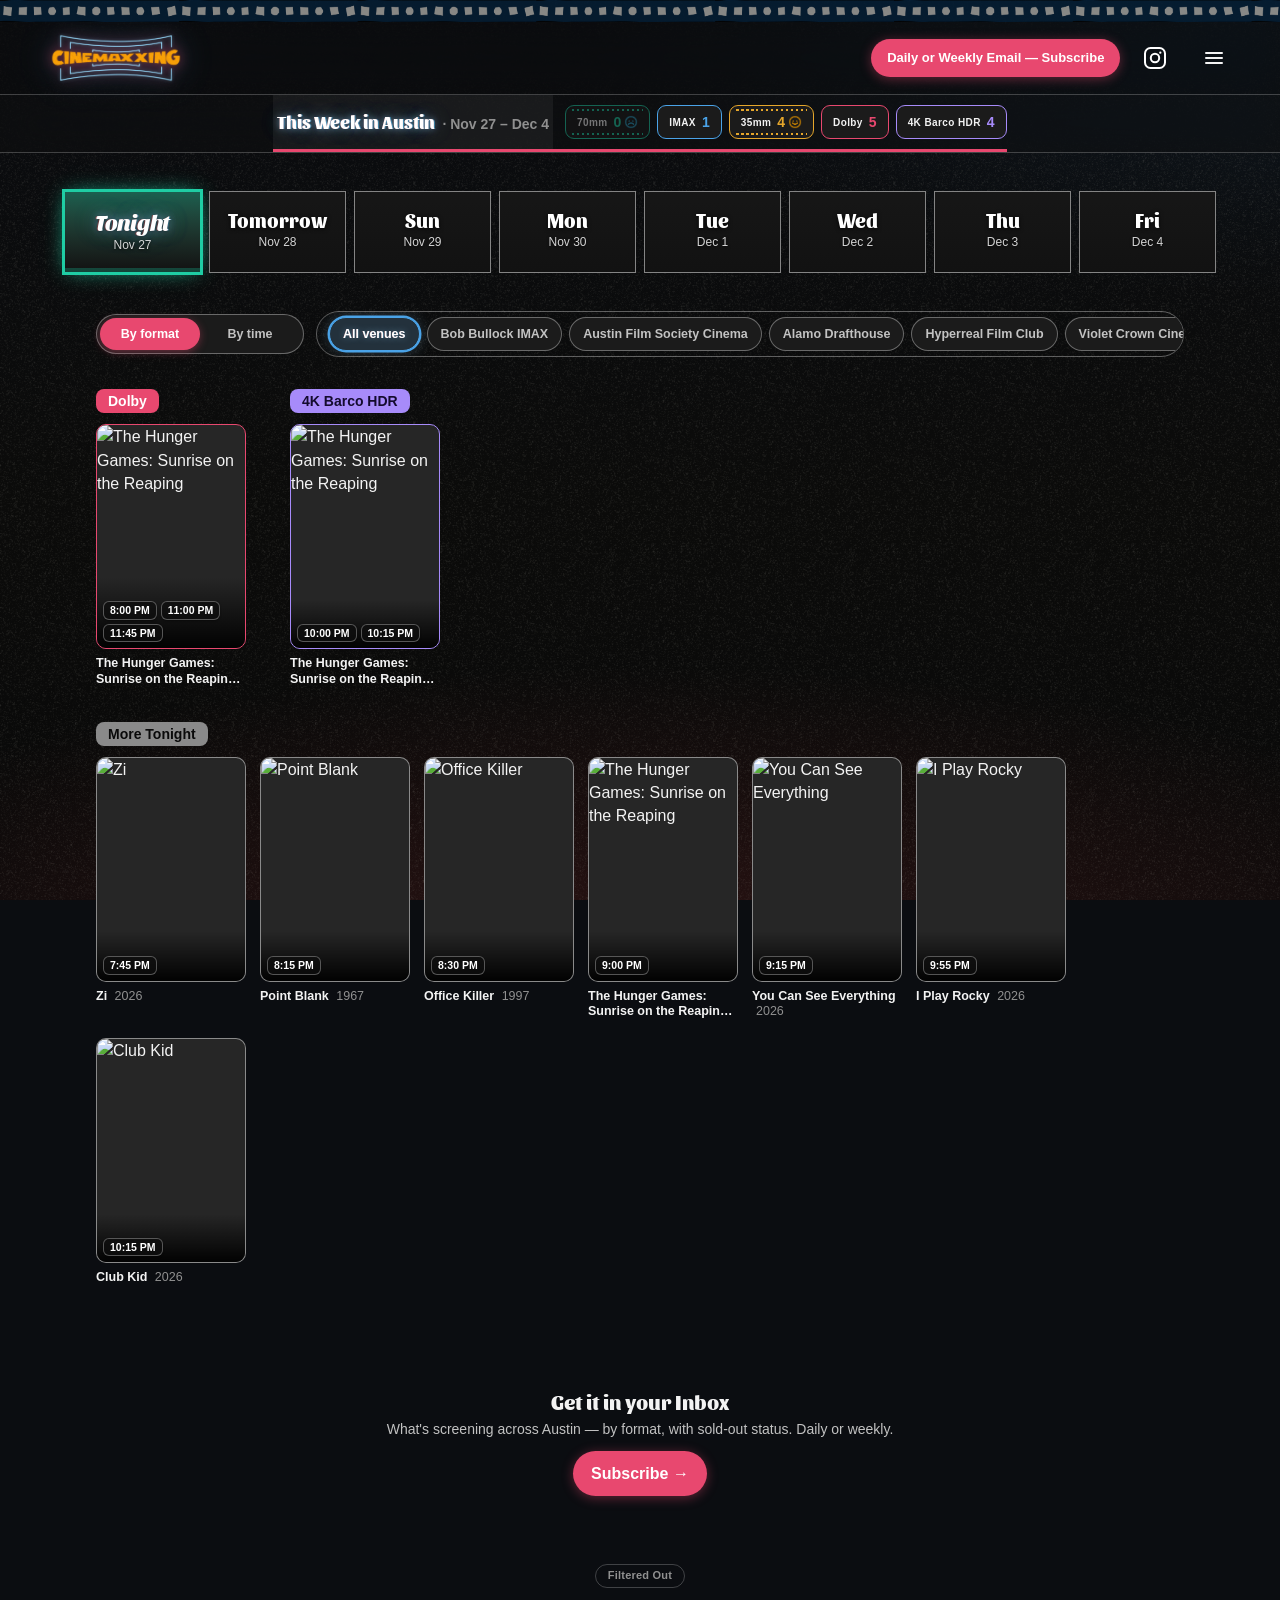
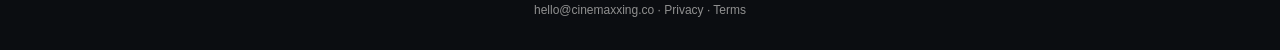
==== index.html @ b0bcb308 "Auto-publish cinemaxxing site (1 file)" ====
<!DOCTYPE html>
<html lang="en">
<head>
  <meta charset="utf-8">
  <meta name="viewport" content="width=device-width, initial-scale=1, viewport-fit=cover">
  <meta name="apple-mobile-web-app-capable" content="yes">
  <meta name="mobile-web-app-capable" content="yes">
  <meta name="apple-mobile-web-app-status-bar-style" content="black">
  <meta http-equiv="Cache-Control" content="no-cache, no-store, must-revalidate">
  <title>Austin movie showtimes — IMAX, 70mm, repertory, by day | Cinemaxxing</title>
  <meta name="description" content="What&#39;s screening across Austin today and all week, and how to see it properly — IMAX, 70mm, 35mm film prints, Dolby, with sold-out status.">
  <link rel="canonical" href="https://cinemaxxing.co/">
  <meta name="theme-color" content="#0b0b0b">
  <script type="application/ld+json">{"@context":"https://schema.org","@graph":[{"@type":"WebSite","@id":"https://cinemaxxing.co/#website","url":"https://cinemaxxing.co/","name":"Cinemaxxing","description":"Austin premium-format & repertory movie showtimes — IMAX, 70mm, 35mm film prints, Dolby — curated daily.","inLanguage":"en-US","publisher":{"@id":"https://cinemaxxing.co/#org"}},{"@type":"Organization","@id":"https://cinemaxxing.co/#org","name":"Cinemaxxing","url":"https://cinemaxxing.co/","logo":"https://cinemaxxing.co/s/img/cinemaxxing-icon.png","email":"hello@cinemaxxing.co","description":"Cinemaxxing curates Austin's premium-format and repertory cinema showtimes — IMAX, 70mm, 35mm film prints, Dolby Cinema, 4K and repertory — and sends them as a free daily or weekly email.","areaServed":{"@type":"City","name":"Austin, Texas"}}]}</script>
  <meta property="og:type" content="website">
  <meta property="og:site_name" content="Cinemaxxing">
  <meta property="og:title" content="Premium Formats &amp; Repertory Screenings in Austin, Texas">
  <meta property="og:description" content="What&#39;s screening across Austin today and all week, and how to see it properly — IMAX, 70mm, 35mm film prints, Dolby, with sold-out status.">
  <meta property="og:url" content="https://cinemaxxing.co/">
  <meta property="og:image" content="https://cinemaxxing.co/s/og-image.png?v=cc21b798">
  <meta property="og:image:width" content="1200">
  <meta property="og:image:height" content="630">
  <meta property="og:image:alt" content="Cinemaxxing — this week's Austin screenings, by format">
  <meta name="twitter:card" content="summary_large_image">
  <meta name="twitter:image" content="https://cinemaxxing.co/s/og-image.png?v=cc21b798">
  <meta name="twitter:title" content="Premium Formats &amp; Repertory Screenings in Austin, Texas">
  <meta name="twitter:description" content="What&#39;s screening across Austin today and all week, and how to see it properly — IMAX, 70mm, 35mm film prints, Dolby, with sold-out status.">
  <link rel="icon" type="image/png" href="/s/cinemaxxing-icon-rounded.png?v=3">
  <link rel="shortcut icon" type="image/png" href="/s/cinemaxxing-icon-rounded.png?v=3">
  <link rel="apple-touch-icon" href="/s/cinemaxxing-icon.png?v=3">
  <meta name="apple-mobile-web-app-title" content="Cinemaxxing">
  <link rel="stylesheet" href="/s/fonts.css?v=cc21b798">
  <link rel="stylesheet" href="/s/app.css?v=cc21b798">
</head>
<body>
  <div class="sprockets sprockets-top" aria-hidden="true"></div>
  <!-- Title bar: full-height marquee logo · format scoreboard fills next to it · secondary nav -->
  <header class="titlebar">
    <div class="titlebar-row">
      <a class="brand" href="/" aria-label="Cinemaxxing"><img class="brand-img" src="/s/cinemaxxing-logo.png?v=cc21b798" alt="Cinemaxxing"></a>
      <nav class="topnav-sec" aria-label="More">
        <a href="/about/" class="tnav tnav-about">Who are we??</a>
      </nav>
      <a href="/subscribe/" class="subscribe-cta">Daily or Weekly Email — Subscribe</a>
      <a class="ig" href="https://instagram.com/cinemaxxing_" aria-label="Cinemaxxing on Instagram" target="_blank" rel="noopener">
        <svg viewBox="0 0 24 24" aria-hidden="true" fill="none" stroke="currentColor" stroke-width="2" stroke-linecap="round" stroke-linejoin="round">
          <rect x="2" y="2" width="20" height="20" rx="5.5"/>
          <circle cx="12" cy="12" r="4.2"/>
          <circle cx="17.3" cy="6.7" r="1.15" fill="currentColor" stroke="none"/>
        </svg>
      </a>
      <button class="hamb hamb-tb" type="button" aria-label="Menu" aria-expanded="false" aria-controls="tbMenu">
        <svg viewBox="0 0 24 24" width="24" height="24" fill="none" stroke="currentColor" stroke-width="2" stroke-linecap="round" aria-hidden="true"><line x1="4" y1="7" x2="20" y2="7"/><line x1="4" y1="12" x2="20" y2="12"/><line x1="4" y1="17" x2="20" y2="17"/></svg>
      </button>
      <div class="hamb-menu hamb-menu-tb" id="tbMenu" hidden>
<a href="/about/">Who are we??</a><a href="/advance-tickets/">Advance Tickets</a><span class="hamb-soon">Austin Cinema Projector Guide<small>Coming soon</small></span>      </div>
    </div>
  </header>

  <!-- Section bar (sticky under the title bar): the main schedule tabs. The ACTIVE tab expands to
       carry the page heading + its screening/format summary + last-checked. -->
  <nav class="sectionbar" aria-label="Schedule sections">
    <div class="sectionbar-row">
      <div class="sect-active">
        <a href="/" class="sect on sect-wide">
          <b class="sect-title">This Week in Austin</b><span class="sect-meta"> · Nov 27 – Dec 4</span>        </a>
        <div class="scoreboard" role="group" aria-label="Filter by format">
          <button class="score score-70mm score-zero" data-filter-format="70mm" type="button">
            <span class="score-label">70mm</span>
            <span class="score-num">
              <span class="score-count">0</span>
              <img class="score-face" src="/s/img/cinemaxxing-frown-cyan.png" width="16" height="16" alt="" aria-hidden="true">
            </span>
          </button>
          <button class="score score-imax" data-filter-format="imax" type="button">
            <span class="score-label">IMAX</span>
            <span class="score-num">
              <span class="score-count">1</span>
            </span>
          </button>
          <button class="score score-35mm" data-filter-format="35mm" type="button">
            <span class="score-label">35mm</span>
            <span class="score-num">
              <span class="score-count">4</span>
              <img class="score-face" src="/s/img/cinemaxxing-smile-amber.png" width="16" height="16" alt="" aria-hidden="true">
            </span>
          </button>
          <button class="score score-dolby" data-filter-format="dolby" type="button">
            <span class="score-label">Dolby</span>
            <span class="score-num">
              <span class="score-count">5</span>
            </span>
          </button>
          <button class="score score-hdr" data-filter-format="hdr" type="button">
            <span class="score-label">4K Barco HDR</span>
            <span class="score-num">
              <span class="score-count">4</span>
            </span>
          </button>
        </div>
      </div>
      <a href="/advance-tickets/" class="sect">Advance Tickets</a>
      <span class="sect sect-soon" aria-disabled="true">Austin Cinema Projector Guide<small>Coming soon</small></span>
    </div>
  </nav>

  <main class="wrap" data-view="format">
<h1 class="sr-only">Austin Movie Showtimes This Week — IMAX, 70mm, 35mm Film Prints &amp; Repertory</h1>
<!-- Day selector — today + the next days; each backed by a tinted poster from that day -->
<div class="week-days" id="weekDays" role="tablist" aria-label="Pick a day">
  <button class="week-day week-day-on" data-iso="2026-11-27" role="tab"
          aria-selected="true" type="button"
          style="--day-tint: var(--f-70mm); --day-bg: url('https://image.tmdb.org/t/p/w500/xvZc8EvB7tNPHM9VdmNA19EiwqU.jpg')">
    <span class="week-day-dow"><span class="dow-lg js-daypart" data-sunset="1795822200000">Tonight</span><span class="dow-sm js-daypart" data-sunset="1795822200000">Today</span></span>
    <span class="week-day-date">Nov 27</span>
  </button>
  <button class="week-day" data-iso="2026-11-28" role="tab"
          aria-selected="false" type="button"
          style="--day-tint: var(--f-imax); --day-bg: url('https://image.tmdb.org/t/p/w500/yykeYKbDBM9eUMJUucaaDo2mi1p.jpg')">
    <span class="week-day-dow"><span class="dow-lg">Tomorrow</span><span class="dow-sm">Sat</span></span>
    <span class="week-day-date">Nov 28</span>
  </button>
  <button class="week-day" data-iso="2026-11-29" role="tab"
          aria-selected="false" type="button"
          style="--day-tint: var(--f-35mm); --day-bg: url('https://image.tmdb.org/t/p/w500/iHJhSfqFpDMOyeMc6h6BOeHxse2.jpg')">
    <span class="week-day-dow"><span class="dow-lg">Sun</span><span class="dow-sm">Sun</span></span>
    <span class="week-day-date">Nov 29</span>
  </button>
  <button class="week-day" data-iso="2026-11-30" role="tab"
          aria-selected="false" type="button"
          style="--day-tint: var(--accent); --day-bg: url('https://image.tmdb.org/t/p/w500/5ffVOGY3x3Sn3jovzvycJeizpks.jpg')">
    <span class="week-day-dow"><span class="dow-lg">Mon</span><span class="dow-sm">Mon</span></span>
    <span class="week-day-date">Nov 30</span>
  </button>
  <button class="week-day" data-iso="2026-12-01" role="tab"
          aria-selected="false" type="button"
          style="--day-tint: var(--f-hdr); --day-bg: url('https://image.tmdb.org/t/p/w500/ra6flIBpcOHlVlfH1i3ow1U2LZv.jpg')">
    <span class="week-day-dow"><span class="dow-lg">Tue</span><span class="dow-sm">Tue</span></span>
    <span class="week-day-date">Dec 1</span>
  </button>
  <button class="week-day" data-iso="2026-12-02" role="tab"
          aria-selected="false" type="button"
          style="--day-tint: var(--gold); --day-bg: url('https://image.tmdb.org/t/p/w500/nLwv1pxRCRZucQaqs6oPkq7HH3K.jpg')">
    <span class="week-day-dow"><span class="dow-lg">Wed</span><span class="dow-sm">Wed</span></span>
    <span class="week-day-date">Dec 2</span>
  </button>
  <button class="week-day" data-iso="2026-12-03" role="tab"
          aria-selected="false" type="button"
          style="--day-tint: var(--f-imax); --day-bg: url('https://image.tmdb.org/t/p/w500/7HPvgItDw9NgW3iy4tFRRuGNbuN.jpg')">
    <span class="week-day-dow"><span class="dow-lg">Thu</span><span class="dow-sm">Thu</span></span>
    <span class="week-day-date">Dec 3</span>
  </button>
  <button class="week-day" data-iso="2026-12-04" role="tab"
          aria-selected="false" type="button"
          style="--day-tint: var(--f-70mm); --day-bg: url('https://image.tmdb.org/t/p/w500/bjiS5ipwxb9JFy3XRRN4OAilSeX.jpg')">
    <span class="week-day-dow"><span class="dow-lg">Fri</span><span class="dow-sm">Fri</span></span>
    <span class="week-day-date">Dec 4</span>
  </button>
</div>

<div class="controls">
  <div class="seg" id="viewToggle" role="group" aria-label="View">
    <span class="seg-knob" aria-hidden="true"></span>
    <button class="seg-opt seg-on" data-view="format" type="button">By format</button>
    <button class="seg-opt" data-view="time" type="button">By time</button>
  </div>
  <div class="chips" data-chip-group="venue" aria-label="Filter by venue">
    <button class="chip chip-on" data-filter-venue="" type="button">All venues</button>
    <button class="chip" data-filter-venue="Bob Bullock IMAX" type="button">Bob Bullock IMAX</button>
    <button class="chip" data-filter-venue="Austin Film Society Cinema" type="button">Austin Film Society Cinema</button>
    <button class="chip" data-filter-venue="Alamo Drafthouse" type="button">Alamo Drafthouse</button>
    <button class="chip" data-filter-venue="Hyperreal Film Club" type="button">Hyperreal Film Club</button>
    <button class="chip" data-filter-venue="Violet Crown Cinema" type="button">Violet Crown Cinema</button>
    <button class="chip" data-filter-venue="AMC Barton Creek Square 14" type="button">AMC Barton Creek Square 14</button>
    <button class="chip" data-filter-venue="AMC DINE-IN Tech Ridge 10" type="button">AMC DINE-IN Tech Ridge 10</button>
  </div>
  <select class="venue-select" aria-label="Filter by venue">
    <option value="">All venues</option>
<option value="Bob Bullock IMAX">Bob Bullock IMAX</option><option value="Austin Film Society Cinema">Austin Film Society Cinema</option><option value="Alamo Drafthouse">Alamo Drafthouse</option><option value="Hyperreal Film Club">Hyperreal Film Club</option><option value="Violet Crown Cinema">Violet Crown Cinema</option><option value="AMC Barton Creek Square 14">AMC Barton Creek Square 14</option><option value="AMC DINE-IN Tech Ridge 10">AMC DINE-IN Tech Ridge 10</option>  </select>
</div>


<!-- One day's By-Format / By-Time views at a time — same shared macros as Tonight -->
<div class="week-body" id="weekBody">
  <div class="dayviews" data-iso="2026-11-27">
    <div class="view view-format">
  <section class="psec" data-format="dolby">
    <div class="psec-h"><span class="fmt-badge badge-dolby">Dolby</span></div>
    <ul class="posters" style="grid-template-columns: repeat(1, var(--pw))">
<li class="ptile" data-venues="AMC Barton Creek Square 14,AMC DINE-IN Tech Ridge 10" data-format="dolby" data-film="The Hunger Games: Sunrise on the Reaping">
  <button class="ptile-btn" type="button" aria-haspopup="dialog">
    <span class="ptile-poster">
<img src="https://image.tmdb.org/t/p/w500/5ffVOGY3x3Sn3jovzvycJeizpks.jpg" alt="The Hunger Games: Sunrise on the Reaping" loading="lazy">      <span class="ptile-times">
<span class="ptime">8:00 PM</span><span class="ptime">11:00 PM</span><span class="ptime">11:45 PM</span>      </span>
    </span>
    <span class="ptile-title">The Hunger Games: Sunrise on the Reaping <span class="yr">2026</span></span>
  </button>
  <template class="ptile-detail">
    <div class="fdetail">
      <div class="fdetail-poster"><img src="https://image.tmdb.org/t/p/w500/5ffVOGY3x3Sn3jovzvycJeizpks.jpg" alt=""></div>
      <div class="fdetail-main">
<span class="fdetail-badges"><span class="badge badge-dolby">Dolby</span><span class="aud-badge badge-atmos">Atmos</span></span>        <h3 class="fdetail-title">The Hunger Games: Sunrise on the Reaping <span class="yr">2026</span></h3>
<div class="fdetail-facts">2h 39m · Science Fiction · Francis Lawrence</div><a class="film-lb" href="https://letterboxd.com/tmdb/1300968/" target="_blank" rel="noopener">Letterboxd ↗</a><p class="fdetail-syn">Return to the world of Panem 24 years before Katniss Everdeen volunteers in her sister&#39;s place, commencing on the morning of the reaping of the 50th Hunger Games, also known as the Second Quarter Quell.</p>        <div class="fdetail-venues">
          <div class="fv">
            <div class="fv-name">AMC Barton Creek Square 14</div>
            <div class="times">
<a class="t" href="https://www.amctheatres.com/movie-theatres/austin/amc-barton-creek-square-14/showtimes" target="_blank" rel="noopener">11:00 PM</a>            </div>
          </div>
          <div class="fv">
            <div class="fv-name">AMC DINE-IN Tech Ridge 10</div>
            <div class="times">
<a class="t" href="https://www.amctheatres.com/movie-theatres/austin/amc-dine-in-tech-ridge-10/showtimes" target="_blank" rel="noopener">8:00 PM</a><a class="t" href="https://www.amctheatres.com/movie-theatres/austin/amc-dine-in-tech-ridge-10/showtimes" target="_blank" rel="noopener">11:45 PM</a>            </div>
          </div>
        </div>
      </div>
<div class="fdetail-venue-icons" aria-hidden="true"><img src="/s/logos/amc.png?v=cc21b798" alt=""></div>    </div>
  </template>
</li>
    </ul>
  </section>
  <section class="psec" data-format="hdr">
    <div class="psec-h"><span class="fmt-badge badge-hdr">4K Barco HDR</span></div>
    <ul class="posters" style="grid-template-columns: repeat(1, var(--pw))">
<li class="ptile" data-venues="Alamo Drafthouse" data-format="hdr" data-film="The Hunger Games: Sunrise on the Reaping">
  <button class="ptile-btn" type="button" aria-haspopup="dialog">
    <span class="ptile-poster">
<img src="https://image.tmdb.org/t/p/w500/5ffVOGY3x3Sn3jovzvycJeizpks.jpg" alt="The Hunger Games: Sunrise on the Reaping" loading="lazy">      <span class="ptile-times">
<span class="ptime">10:00 PM</span><span class="ptime">10:15 PM</span>      </span>
    </span>
    <span class="ptile-title">The Hunger Games: Sunrise on the Reaping <span class="yr">2026</span></span>
  </button>
  <template class="ptile-detail">
    <div class="fdetail">
      <div class="fdetail-poster"><img src="https://image.tmdb.org/t/p/w500/5ffVOGY3x3Sn3jovzvycJeizpks.jpg" alt=""></div>
      <div class="fdetail-main">
<span class="fdetail-badges"><span class="badge badge-hdr">4K Barco HDR</span><span class="aud-badge badge-atmos">Atmos</span></span>        <h3 class="fdetail-title">The Hunger Games: Sunrise on the Reaping <span class="yr">2026</span></h3>
<div class="fdetail-facts">2h 39m · Science Fiction · Francis Lawrence</div><a class="film-lb" href="https://letterboxd.com/tmdb/1300968/" target="_blank" rel="noopener">Letterboxd ↗</a><p class="fdetail-syn">Return to the world of Panem 24 years before Katniss Everdeen volunteers in her sister&#39;s place, commencing on the morning of the reaping of the 50th Hunger Games, also known as the Second Quarter Quell.</p>        <div class="fdetail-venues">
          <div class="fv">
            <div class="fv-name">Alamo South Lamar</div>
            <div class="times">
<a class="t" href="https://drafthouse.com/austin/show/the-hunger-games-sunrise-on-the-reaping" target="_blank" rel="noopener">10:00 PM</a>            </div>
          </div>
          <div class="fv">
            <div class="fv-name">Alamo Mueller</div>
            <div class="times">
<a class="t" href="https://drafthouse.com/austin/show/the-hunger-games-sunrise-on-the-reaping" target="_blank" rel="noopener">10:15 PM</a>            </div>
          </div>
        </div>
      </div>
<div class="fdetail-venue-icons" aria-hidden="true"><img src="/s/logos/alamo.png?v=cc21b798" alt=""></div>    </div>
  </template>
</li>
    </ul>
  </section>
  <section class="psec" data-format="more">
    <div class="psec-h"><span class="fmt-badge badge-more">More Tonight</span></div>
    <ul class="posters">
<li class="ptile" data-venues="Austin Film Society Cinema" data-format="more" data-film="Zi">
  <button class="ptile-btn" type="button" aria-haspopup="dialog">
    <span class="ptile-poster">
<img src="https://image.tmdb.org/t/p/w500/k0MdqAUD3PsdgjDGBNGhP5E0Xct.jpg" alt="Zi" loading="lazy">      <span class="ptile-times">
<span class="ptime">7:45 PM</span>      </span>
    </span>
    <span class="ptile-title">Zi <span class="yr">2026</span></span>
  </button>
  <template class="ptile-detail">
    <div class="fdetail">
      <div class="fdetail-poster"><img src="https://image.tmdb.org/t/p/w500/k0MdqAUD3PsdgjDGBNGhP5E0Xct.jpg" alt=""></div>
      <div class="fdetail-main">
        <h3 class="fdetail-title">Zi <span class="yr">2026</span></h3>
<div class="fdetail-facts">1h 39m · Drama · Kogonada</div><a class="film-lb" href="https://letterboxd.com/tmdb/1595346/" target="_blank" rel="noopener">Letterboxd ↗</a><p class="fdetail-syn">In Hong Kong, a young woman haunted by visions of her future self meets a stranger who changes the course of her night -- and possibly her life.</p>        <div class="fdetail-venues">
          <div class="fv">
            <div class="fv-name">Austin Film Society Cinema</div>
            <div class="times">
<a class="t" href="https://austinfilmsociety.my.salesforce-sites.com/ticket/#/instances/a3Cjr000000NNyQEAW" target="_blank" rel="noopener">7:45 PM</a>            </div>
          </div>
        </div>
      </div>
<div class="fdetail-venue-icons" aria-hidden="true"><img src="/s/logos/austin-film-society.png?v=cc21b798" alt=""></div>    </div>
  </template>
</li>
<li class="ptile" data-venues="Alamo Drafthouse" data-format="more" data-film="Point Blank">
  <button class="ptile-btn" type="button" aria-haspopup="dialog">
    <span class="ptile-poster">
<img src="https://image.tmdb.org/t/p/w500/xvZc8EvB7tNPHM9VdmNA19EiwqU.jpg" alt="Point Blank" loading="lazy">      <span class="ptile-times">
<span class="ptime">8:15 PM</span>      </span>
    </span>
    <span class="ptile-title">Point Blank <span class="yr">1967</span></span>
  </button>
  <template class="ptile-detail">
    <div class="fdetail">
      <div class="fdetail-poster"><img src="https://image.tmdb.org/t/p/w500/xvZc8EvB7tNPHM9VdmNA19EiwqU.jpg" alt=""></div>
      <div class="fdetail-main">
        <h3 class="fdetail-title">Point Blank <span class="yr">1967</span></h3>
<div class="fdetail-facts">1h 32m · Crime · John Boorman</div><a class="film-lb" href="https://letterboxd.com/tmdb/26039/" target="_blank" rel="noopener">Letterboxd ↗</a><p class="fdetail-syn">After being double-crossed and left for dead, a mysterious man named Walker single-mindedly tries to retrieve the rather inconsequential sum of money that was stolen from him.</p>        <div class="fdetail-venues">
          <div class="fv">
            <div class="fv-name">Alamo Lakeline</div>
            <div class="times">
<a class="t" href="https://drafthouse.com/austin/show/queer-film-theory-101-point-blank-1967" target="_blank" rel="noopener">8:15 PM</a>            </div>
          </div>
        </div>
      </div>
<div class="fdetail-venue-icons" aria-hidden="true"><img src="/s/logos/alamo.png?v=cc21b798" alt=""></div>    </div>
  </template>
</li>
<li class="ptile" data-venues="Austin Film Society Cinema" data-format="more" data-film="Office Killer">
  <button class="ptile-btn" type="button" aria-haspopup="dialog">
    <span class="ptile-poster">
<img src="https://image.tmdb.org/t/p/w500/ytPjWp5LMW5jV9IVrcv6yTsxDTH.jpg" alt="Office Killer" loading="lazy">      <span class="ptile-times">
<span class="ptime">8:30 PM</span>      </span>
    </span>
    <span class="ptile-title">Office Killer <span class="yr">1997</span></span>
  </button>
  <template class="ptile-detail">
    <div class="fdetail">
      <div class="fdetail-poster"><img src="https://image.tmdb.org/t/p/w500/ytPjWp5LMW5jV9IVrcv6yTsxDTH.jpg" alt=""></div>
      <div class="fdetail-main">
<span class="fdetail-badges"><span class="aud-badge badge-4k">4K</span></span>        <h3 class="fdetail-title">Office Killer <span class="yr">1997</span></h3>
<div class="fdetail-facts">1h 22m · Horror · Cindy Sherman</div><a class="film-lb" href="https://letterboxd.com/tmdb/49728/" target="_blank" rel="noopener">Letterboxd ↗</a><p class="fdetail-syn">When Dorine Douglas&#39; job as proofreader for Constant Consumer magazine is turned into an at-home position during a downsizing, she doesn&#39;t know how to cope. But after accidentally killing one of her co-workers, she discovers that murder can quench the loneliness of her home life, as a macabre office place forms in her basement, populated by dead co-workers.</p>        <div class="fdetail-venues">
          <div class="fv">
            <div class="fv-name">Austin Film Society Cinema</div>
            <div class="times">
<a class="t" href="https://austinfilmsociety.my.salesforce-sites.com/ticket/#/instances/a3CUQ00000ZjaBF2AZ" target="_blank" rel="noopener">8:30 PM</a>            </div>
          </div>
        </div>
      </div>
<div class="fdetail-venue-icons" aria-hidden="true"><img src="/s/logos/austin-film-society.png?v=cc21b798" alt=""></div>    </div>
  </template>
</li>
<li class="ptile" data-venues="Violet Crown Cinema" data-format="more" data-film="The Hunger Games: Sunrise on the Reaping">
  <button class="ptile-btn" type="button" aria-haspopup="dialog">
    <span class="ptile-poster">
<img src="https://image.tmdb.org/t/p/w500/5ffVOGY3x3Sn3jovzvycJeizpks.jpg" alt="The Hunger Games: Sunrise on the Reaping" loading="lazy">      <span class="ptile-times">
<span class="ptime">9:00 PM</span>      </span>
    </span>
    <span class="ptile-title">The Hunger Games: Sunrise on the Reaping <span class="yr">2026</span></span>
  </button>
  <template class="ptile-detail">
    <div class="fdetail">
      <div class="fdetail-poster"><img src="https://image.tmdb.org/t/p/w500/5ffVOGY3x3Sn3jovzvycJeizpks.jpg" alt=""></div>
      <div class="fdetail-main">
        <h3 class="fdetail-title">The Hunger Games: Sunrise on the Reaping <span class="yr">2026</span></h3>
<div class="fdetail-facts">2h 39m · Science Fiction · Francis Lawrence</div><a class="film-lb" href="https://letterboxd.com/tmdb/1300968/" target="_blank" rel="noopener">Letterboxd ↗</a><p class="fdetail-syn">Return to the world of Panem 24 years before Katniss Everdeen volunteers in her sister&#39;s place, commencing on the morning of the reaping of the 50th Hunger Games, also known as the Second Quarter Quell.</p>        <div class="fdetail-venues">
          <div class="fv">
            <div class="fv-name">Violet Crown Cinema</div>
            <div class="times">
<a class="t" href="https://austin.violetcrown.com/checkout/showing/the-hunger-games-sunrise-on-the-reaping/4368557/" target="_blank" rel="noopener">9:00 PM</a>            </div>
          </div>
        </div>
      </div>
<div class="fdetail-venue-icons" aria-hidden="true"><img src="/s/logos/violet-crown.png?v=cc21b798" alt=""></div>    </div>
  </template>
</li>
<li class="ptile" data-venues="Violet Crown Cinema" data-format="more" data-film="You Can See Everything">
  <button class="ptile-btn" type="button" aria-haspopup="dialog">
    <span class="ptile-poster">
<img src="https://image.tmdb.org/t/p/w500/mVh3qkw2NUFxWWyF0G1hg2Wh0K5.jpg" alt="You Can See Everything" loading="lazy">      <span class="ptile-times">
<span class="ptime">9:15 PM</span>      </span>
    </span>
    <span class="ptile-title">You Can See Everything <span class="yr">2026</span></span>
  </button>
  <template class="ptile-detail">
    <div class="fdetail">
      <div class="fdetail-poster"><img src="https://image.tmdb.org/t/p/w500/mVh3qkw2NUFxWWyF0G1hg2Wh0K5.jpg" alt=""></div>
      <div class="fdetail-main">
        <h3 class="fdetail-title">You Can See Everything <span class="yr">2026</span></h3>
<div class="fdetail-facts">2h 55m · Documentary · Nathan Fielder</div><a class="film-lb" href="https://letterboxd.com/tmdb/1765072/" target="_blank" rel="noopener">Letterboxd ↗</a><p class="fdetail-syn">Thirty-four days before she&#39;s sent to prison, notorious Silicon Valley founder Elizabeth Holmes invites a skeptical film crew to document her every move. What begins as an intimate portrait of an enigmatic felon becomes a mind-bending three-year journey into the abyss.</p>        <div class="fdetail-venues">
          <div class="fv">
            <div class="fv-name">Violet Crown Cinema</div>
            <div class="times">
<a class="t" href="https://austin.violetcrown.com/checkout/showing/you-can-see-everything/4383442/" target="_blank" rel="noopener">9:15 PM</a>            </div>
          </div>
        </div>
      </div>
<div class="fdetail-venue-icons" aria-hidden="true"><img src="/s/logos/violet-crown.png?v=cc21b798" alt=""></div>    </div>
  </template>
</li>
<li class="ptile" data-venues="Violet Crown Cinema" data-format="more" data-film="I Play Rocky">
  <button class="ptile-btn" type="button" aria-haspopup="dialog">
    <span class="ptile-poster">
<img src="https://image.tmdb.org/t/p/w500/8q8AF8xvV1drhACtEL2Iti5gJ8P.jpg" alt="I Play Rocky" loading="lazy">      <span class="ptile-times">
<span class="ptime">9:55 PM</span>      </span>
    </span>
    <span class="ptile-title">I Play Rocky <span class="yr">2026</span></span>
  </button>
  <template class="ptile-detail">
    <div class="fdetail">
      <div class="fdetail-poster"><img src="https://image.tmdb.org/t/p/w500/8q8AF8xvV1drhACtEL2Iti5gJ8P.jpg" alt=""></div>
      <div class="fdetail-main">
        <h3 class="fdetail-title">I Play Rocky <span class="yr">2026</span></h3>
<div class="fdetail-facts">2h 8m · Drama · Peter Farrelly</div><a class="film-lb" href="https://letterboxd.com/tmdb/1286656/" target="_blank" rel="noopener">Letterboxd ↗</a><p class="fdetail-syn">The electrifying true story about an unknown actor with an unshakable belief that he wasn&#39;t just meant to write Rocky—he was meant to be Rocky Balboa. Told &#34;no&#34; at every turn, Sylvester Stallone bets everything on himself, holding the line on playing the lead against seemingly impossible odds.</p>        <div class="fdetail-venues">
          <div class="fv">
            <div class="fv-name">Violet Crown Cinema</div>
            <div class="times">
<a class="t" href="https://austin.violetcrown.com/checkout/showing/i-play-rocky/4368563/" target="_blank" rel="noopener">9:55 PM</a>            </div>
          </div>
        </div>
      </div>
<div class="fdetail-venue-icons" aria-hidden="true"><img src="/s/logos/violet-crown.png?v=cc21b798" alt=""></div>    </div>
  </template>
</li>
<li class="ptile" data-venues="Violet Crown Cinema" data-format="more" data-film="Club Kid">
  <button class="ptile-btn" type="button" aria-haspopup="dialog">
    <span class="ptile-poster">
<img src="https://image.tmdb.org/t/p/w500/o1qMU0ZB5XDX8IXJFFu3AkhOqjh.jpg" alt="Club Kid" loading="lazy">      <span class="ptile-times">
<span class="ptime">10:15 PM</span>      </span>
    </span>
    <span class="ptile-title">Club Kid <span class="yr">2026</span></span>
  </button>
  <template class="ptile-detail">
    <div class="fdetail">
      <div class="fdetail-poster"><img src="https://image.tmdb.org/t/p/w500/o1qMU0ZB5XDX8IXJFFu3AkhOqjh.jpg" alt=""></div>
      <div class="fdetail-main">
        <h3 class="fdetail-title">Club Kid <span class="yr">2026</span></h3>
<div class="fdetail-facts">2h 2m · Comedy · Jordan Firstman</div><a class="film-lb" href="https://letterboxd.com/tmdb/1585239/" target="_blank" rel="noopener">Letterboxd ↗</a><p class="fdetail-syn">A hard-partying New York City club promoter sees his whirlwind lifestyle upended by the arrival of the 10-year-old son he never knew he had.</p>        <div class="fdetail-venues">
          <div class="fv">
            <div class="fv-name">Violet Crown Cinema</div>
            <div class="times">
<a class="t" href="https://austin.violetcrown.com/checkout/showing/club-kid/4367387/" target="_blank" rel="noopener">10:15 PM</a>            </div>
          </div>
        </div>
      </div>
<div class="fdetail-venue-icons" aria-hidden="true"><img src="/s/logos/violet-crown.png?v=cc21b798" alt=""></div>    </div>
  </template>
</li>
    </ul>
  </section>
</div>

    <div class="view view-time">
  <section class="tslot">
    <div class="tslot-h"><span class="tslot-time">7:45 PM</span></div>
    <ul class="tslot-films">
      <li class="tcard" data-format="other" data-venues="Austin Film Society Cinema" data-film="Zi">
        <button class="tcard-btn" type="button" aria-haspopup="dialog">
          <span class="tcard-poster">
<img src="https://image.tmdb.org/t/p/w500/k0MdqAUD3PsdgjDGBNGhP5E0Xct.jpg" alt="" loading="lazy">          </span>
          <span class="tcard-body">
            <span class="tcard-title">Zi <span class="yr">2026</span></span>
            <span class="tcard-venue">Austin Film Society Cinema</span>
          </span>
        </button>
      </li>
    </ul>
  </section>
  <section class="tslot">
    <div class="tslot-h"><span class="tslot-time">8:00 PM</span></div>
    <ul class="tslot-films">
      <li class="tcard" data-format="dolby" data-venues="AMC DINE-IN Tech Ridge 10" data-film="The Hunger Games: Sunrise on the Reaping">
        <button class="tcard-btn" type="button" aria-haspopup="dialog">
          <span class="tcard-poster">
<img src="https://image.tmdb.org/t/p/w500/5ffVOGY3x3Sn3jovzvycJeizpks.jpg" alt="" loading="lazy">          </span>
          <span class="tcard-body">
            <span class="tcard-title">The Hunger Games: Sunrise on the Reaping <span class="yr">2026</span> <span class="badge badge-dolby tcard-badge">Dolby</span> <span class="aud-badge badge-atmos">Atmos</span></span>
            <span class="tcard-venue">AMC DINE-IN Tech Ridge 10</span>
          </span>
        </button>
      </li>
    </ul>
  </section>
  <section class="tslot">
    <div class="tslot-h"><span class="tslot-time">8:15 PM</span></div>
    <ul class="tslot-films">
      <li class="tcard" data-format="other" data-venues="Alamo Drafthouse" data-film="Point Blank">
        <button class="tcard-btn" type="button" aria-haspopup="dialog">
          <span class="tcard-poster">
<img src="https://image.tmdb.org/t/p/w500/xvZc8EvB7tNPHM9VdmNA19EiwqU.jpg" alt="" loading="lazy">          </span>
          <span class="tcard-body">
            <span class="tcard-title">Point Blank <span class="yr">1967</span></span>
            <span class="tcard-venue">Alamo Lakeline</span>
          </span>
        </button>
      </li>
    </ul>
  </section>
  <section class="tslot">
    <div class="tslot-h"><span class="tslot-time">8:30 PM</span></div>
    <ul class="tslot-films">
      <li class="tcard" data-format="other" data-venues="Austin Film Society Cinema" data-film="Office Killer">
        <button class="tcard-btn" type="button" aria-haspopup="dialog">
          <span class="tcard-poster">
<img src="https://image.tmdb.org/t/p/w500/ytPjWp5LMW5jV9IVrcv6yTsxDTH.jpg" alt="" loading="lazy">          </span>
          <span class="tcard-body">
            <span class="tcard-title">Office Killer <span class="yr">1997</span> <span class="aud-badge badge-4k">4K</span></span>
            <span class="tcard-venue">Austin Film Society Cinema</span>
          </span>
        </button>
      </li>
    </ul>
  </section>
  <section class="tslot">
    <div class="tslot-h"><span class="tslot-time">9:00 PM</span></div>
    <ul class="tslot-films">
      <li class="tcard" data-format="other" data-venues="Violet Crown Cinema" data-film="The Hunger Games: Sunrise on the Reaping">
        <button class="tcard-btn" type="button" aria-haspopup="dialog">
          <span class="tcard-poster">
<img src="https://image.tmdb.org/t/p/w500/5ffVOGY3x3Sn3jovzvycJeizpks.jpg" alt="" loading="lazy">          </span>
          <span class="tcard-body">
            <span class="tcard-title">The Hunger Games: Sunrise on the Reaping <span class="yr">2026</span></span>
            <span class="tcard-venue">Violet Crown Cinema</span>
          </span>
        </button>
      </li>
    </ul>
  </section>
  <section class="tslot">
    <div class="tslot-h"><span class="tslot-time">9:15 PM</span></div>
    <ul class="tslot-films">
      <li class="tcard" data-format="other" data-venues="Violet Crown Cinema" data-film="You Can See Everything">
        <button class="tcard-btn" type="button" aria-haspopup="dialog">
          <span class="tcard-poster">
<img src="https://image.tmdb.org/t/p/w500/mVh3qkw2NUFxWWyF0G1hg2Wh0K5.jpg" alt="" loading="lazy">          </span>
          <span class="tcard-body">
            <span class="tcard-title">You Can See Everything <span class="yr">2026</span></span>
            <span class="tcard-venue">Violet Crown Cinema</span>
          </span>
        </button>
      </li>
    </ul>
  </section>
  <section class="tslot">
    <div class="tslot-h"><span class="tslot-time">9:55 PM</span></div>
    <ul class="tslot-films">
      <li class="tcard" data-format="other" data-venues="Violet Crown Cinema" data-film="I Play Rocky">
        <button class="tcard-btn" type="button" aria-haspopup="dialog">
          <span class="tcard-poster">
<img src="https://image.tmdb.org/t/p/w500/8q8AF8xvV1drhACtEL2Iti5gJ8P.jpg" alt="" loading="lazy">          </span>
          <span class="tcard-body">
            <span class="tcard-title">I Play Rocky <span class="yr">2026</span></span>
            <span class="tcard-venue">Violet Crown Cinema</span>
          </span>
        </button>
      </li>
    </ul>
  </section>
  <section class="tslot">
    <div class="tslot-h"><span class="tslot-time">10:00 PM</span></div>
    <ul class="tslot-films">
      <li class="tcard" data-format="hdr" data-venues="Alamo Drafthouse" data-film="The Hunger Games: Sunrise on the Reaping">
        <button class="tcard-btn" type="button" aria-haspopup="dialog">
          <span class="tcard-poster">
<img src="https://image.tmdb.org/t/p/w500/5ffVOGY3x3Sn3jovzvycJeizpks.jpg" alt="" loading="lazy">          </span>
          <span class="tcard-body">
            <span class="tcard-title">The Hunger Games: Sunrise on the Reaping <span class="yr">2026</span> <span class="badge badge-hdr tcard-badge">4K Barco HDR</span> <span class="aud-badge badge-atmos">Atmos</span></span>
            <span class="tcard-venue">Alamo South Lamar</span>
          </span>
        </button>
      </li>
    </ul>
  </section>
  <section class="tslot">
    <div class="tslot-h"><span class="tslot-time">10:15 PM</span></div>
    <ul class="tslot-films">
      <li class="tcard" data-format="other" data-venues="Violet Crown Cinema" data-film="Club Kid">
        <button class="tcard-btn" type="button" aria-haspopup="dialog">
          <span class="tcard-poster">
<img src="https://image.tmdb.org/t/p/w500/o1qMU0ZB5XDX8IXJFFu3AkhOqjh.jpg" alt="" loading="lazy">          </span>
          <span class="tcard-body">
            <span class="tcard-title">Club Kid <span class="yr">2026</span></span>
            <span class="tcard-venue">Violet Crown Cinema</span>
          </span>
        </button>
      </li>
      <li class="tcard" data-format="hdr" data-venues="Alamo Drafthouse" data-film="The Hunger Games: Sunrise on the Reaping">
        <button class="tcard-btn" type="button" aria-haspopup="dialog">
          <span class="tcard-poster">
<img src="https://image.tmdb.org/t/p/w500/5ffVOGY3x3Sn3jovzvycJeizpks.jpg" alt="" loading="lazy">          </span>
          <span class="tcard-body">
            <span class="tcard-title">The Hunger Games: Sunrise on the Reaping <span class="yr">2026</span> <span class="badge badge-hdr tcard-badge">4K Barco HDR</span> <span class="aud-badge badge-atmos">Atmos</span></span>
            <span class="tcard-venue">Alamo Mueller</span>
          </span>
        </button>
      </li>
    </ul>
  </section>
  <section class="tslot">
    <div class="tslot-h"><span class="tslot-time">11:00 PM</span></div>
    <ul class="tslot-films">
      <li class="tcard" data-format="dolby" data-venues="AMC Barton Creek Square 14" data-film="The Hunger Games: Sunrise on the Reaping">
        <button class="tcard-btn" type="button" aria-haspopup="dialog">
          <span class="tcard-poster">
<img src="https://image.tmdb.org/t/p/w500/5ffVOGY3x3Sn3jovzvycJeizpks.jpg" alt="" loading="lazy">          </span>
          <span class="tcard-body">
            <span class="tcard-title">The Hunger Games: Sunrise on the Reaping <span class="yr">2026</span> <span class="badge badge-dolby tcard-badge">Dolby</span> <span class="aud-badge badge-atmos">Atmos</span></span>
            <span class="tcard-venue">AMC Barton Creek Square 14</span>
          </span>
        </button>
      </li>
    </ul>
  </section>
  <section class="tslot">
    <div class="tslot-h"><span class="tslot-time">11:45 PM</span></div>
    <ul class="tslot-films">
      <li class="tcard" data-format="dolby" data-venues="AMC DINE-IN Tech Ridge 10" data-film="The Hunger Games: Sunrise on the Reaping">
        <button class="tcard-btn" type="button" aria-haspopup="dialog">
          <span class="tcard-poster">
<img src="https://image.tmdb.org/t/p/w500/5ffVOGY3x3Sn3jovzvycJeizpks.jpg" alt="" loading="lazy">          </span>
          <span class="tcard-body">
            <span class="tcard-title">The Hunger Games: Sunrise on the Reaping <span class="yr">2026</span> <span class="badge badge-dolby tcard-badge">Dolby</span> <span class="aud-badge badge-atmos">Atmos</span></span>
            <span class="tcard-venue">AMC DINE-IN Tech Ridge 10</span>
          </span>
        </button>
      </li>
    </ul>
  </section>
</div>

  </div>
  <div class="dayviews" data-iso="2026-11-28" hidden>
    <div class="view view-format">
  <section class="psec" data-format="imax">
    <div class="psec-h"><span class="fmt-badge badge-imax">IMAX</span></div>
    <ul class="posters" style="grid-template-columns: repeat(1, var(--pw))">
<li class="ptile" data-venues="Bob Bullock IMAX" data-format="imax" data-film="The Hunger Games: Sunrise on the Reaping">
  <button class="ptile-btn" type="button" aria-haspopup="dialog">
    <span class="ptile-poster">
<img src="https://image.tmdb.org/t/p/w500/5ffVOGY3x3Sn3jovzvycJeizpks.jpg" alt="The Hunger Games: Sunrise on the Reaping" loading="lazy">      <span class="ptile-times">
<span class="ptime">3:30 PM</span><span class="ptime">7:30 PM</span>      </span>
    </span>
    <span class="ptile-title">The Hunger Games: Sunrise on the Reaping <span class="yr">2026</span></span>
  </button>
  <template class="ptile-detail">
    <div class="fdetail">
      <div class="fdetail-poster"><img src="https://image.tmdb.org/t/p/w500/5ffVOGY3x3Sn3jovzvycJeizpks.jpg" alt=""></div>
      <div class="fdetail-main">
<span class="fdetail-badges"><span class="badge badge-imax">IMAX</span></span>        <h3 class="fdetail-title">The Hunger Games: Sunrise on the Reaping <span class="yr">2026</span></h3>
<div class="fdetail-facts">2h 39m · Science Fiction · Francis Lawrence</div><a class="film-lb" href="https://letterboxd.com/tmdb/1300968/" target="_blank" rel="noopener">Letterboxd ↗</a><p class="fdetail-syn">Return to the world of Panem 24 years before Katniss Everdeen volunteers in her sister&#39;s place, commencing on the morning of the reaping of the 50th Hunger Games, also known as the Second Quarter Quell.</p>        <div class="fdetail-venues">
          <div class="fv">
            <div class="fv-name">Bob Bullock IMAX</div>
            <div class="times">
<a class="t" href="https://tickets.thestoryoftexas.com" target="_blank" rel="noopener">3:30 PM</a><a class="t" href="https://tickets.thestoryoftexas.com" target="_blank" rel="noopener">7:30 PM</a>            </div>
          </div>
        </div>
      </div>
<div class="fdetail-venue-icons" aria-hidden="true"><img src="/s/logos/paramount.png?v=cc21b798" alt=""></div>    </div>
  </template>
</li>
    </ul>
  </section>
  <section class="psec" data-format="35mm">
    <div class="psec-h"><span class="fmt-badge badge-35mm">35mm</span></div>
    <ul class="posters" style="grid-template-columns: repeat(1, var(--pw))">
<li class="ptile" data-venues="Austin Film Society Cinema" data-format="35mm" data-film="Baby Boy">
  <button class="ptile-btn" type="button" aria-haspopup="dialog">
    <span class="ptile-poster">
<img src="https://image.tmdb.org/t/p/w500/vFucYR2YuJTX2ANfGDKwjUFMi18.jpg" alt="Baby Boy" loading="lazy">      <span class="ptile-times">
<span class="ptime">3:00 PM</span>      </span>
    </span>
    <span class="ptile-title">Baby Boy <span class="yr">2001</span></span>
  </button>
  <template class="ptile-detail">
    <div class="fdetail">
      <div class="fdetail-poster"><img src="https://image.tmdb.org/t/p/w500/vFucYR2YuJTX2ANfGDKwjUFMi18.jpg" alt=""></div>
      <div class="fdetail-main">
<span class="fdetail-badges"><span class="badge badge-35mm">35mm</span></span>        <h3 class="fdetail-title">Baby Boy <span class="yr">2001</span></h3>
<div class="fdetail-facts">2h 10m · Crime · John Singleton</div><a class="film-lb" href="https://letterboxd.com/tmdb/16161/" target="_blank" rel="noopener">Letterboxd ↗</a><p class="fdetail-syn">The story of Jody, a misguided, 20-year-old African-American who is really just a baby boy finally forced-kicking and screaming to face the commitments of real life. Streetwise and jobless, he has not only fathered two children by two different women-Yvette and Peanut but still lives with his own mother. He can&#39;t seem to strike a balance or find direction in his chaotic life.</p>        <div class="fdetail-venues">
          <div class="fv">
            <div class="fv-name">Austin Film Society Cinema</div>
            <div class="times">
<a class="t" href="https://austinfilmsociety.my.salesforce-sites.com/ticket/#/instances/a3CUQ00000ZjYXd2AN" target="_blank" rel="noopener">3:00 PM</a>            </div>
          </div>
        </div>
      </div>
<div class="fdetail-venue-icons" aria-hidden="true"><img src="/s/logos/austin-film-society.png?v=cc21b798" alt=""></div>    </div>
  </template>
</li>
    </ul>
  </section>
  <section class="psec" data-format="dolby">
    <div class="psec-h"><span class="fmt-badge badge-dolby">Dolby</span></div>
    <ul class="posters" style="grid-template-columns: repeat(3, var(--pw))">
<li class="ptile" data-venues="AMC Barton Creek Square 14,AMC DINE-IN Tech Ridge 10" data-format="dolby" data-film="Disney&#39;s Hexed">
  <button class="ptile-btn" type="button" aria-haspopup="dialog">
    <span class="ptile-poster">
<img src="https://image.tmdb.org/t/p/w500/yykeYKbDBM9eUMJUucaaDo2mi1p.jpg" alt="Disney&#39;s Hexed" loading="lazy">      <span class="ptile-times">
<span class="ptime">1:30 PM</span><span class="ptime">4:45 PM</span>      </span>
    </span>
    <span class="ptile-title">Disney&#39;s Hexed <span class="yr">2026</span></span>
  </button>
  <template class="ptile-detail">
    <div class="fdetail">
      <div class="fdetail-poster"><img src="https://image.tmdb.org/t/p/w500/yykeYKbDBM9eUMJUucaaDo2mi1p.jpg" alt=""></div>
      <div class="fdetail-main">
<span class="fdetail-badges"><span class="badge badge-dolby">Dolby</span><span class="aud-badge badge-atmos">Atmos</span></span>        <h3 class="fdetail-title">Disney&#39;s Hexed <span class="yr">2026</span></h3>
<div class="fdetail-facts">1h 43m · Animation · Jason Hand</div><a class="film-lb" href="https://letterboxd.com/tmdb/1538497/" target="_blank" rel="noopener">Letterboxd ↗</a><p class="fdetail-syn">An impulsive and unconventional teenage girl named Billie discovers secret magical abilities which, once unleashed, hurtle her into a spectacle-filled journey out of suburbia and into a vast witch realm called Hexe. Forced to team up with her cautious mother, Alice, they uncover family mysteries that could change the world of witches forever.</p>        <div class="fdetail-venues">
          <div class="fv">
            <div class="fv-name">AMC Barton Creek Square 14</div>
            <div class="times">
<a class="t" href="https://www.amctheatres.com/movie-theatres/austin/amc-barton-creek-square-14/showtimes" target="_blank" rel="noopener">1:30 PM</a>            </div>
          </div>
          <div class="fv">
            <div class="fv-name">AMC DINE-IN Tech Ridge 10</div>
            <div class="times">
<a class="t" href="https://www.amctheatres.com/movie-theatres/austin/amc-dine-in-tech-ridge-10/showtimes" target="_blank" rel="noopener">4:45 PM</a>            </div>
          </div>
        </div>
      </div>
<div class="fdetail-venue-icons" aria-hidden="true"><img src="/s/logos/amc.png?v=cc21b798" alt=""></div>    </div>
  </template>
</li>
<li class="ptile" data-venues="AMC Barton Creek Square 14,AMC DINE-IN Tech Ridge 10" data-format="dolby" data-film="Focker In-Law">
  <button class="ptile-btn" type="button" aria-haspopup="dialog">
    <span class="ptile-poster">
<img src="https://image.tmdb.org/t/p/w500/iHJhSfqFpDMOyeMc6h6BOeHxse2.jpg" alt="Focker In-Law" loading="lazy">      <span class="ptile-times">
<span class="ptime">10:45 AM</span><span class="ptime">11:00 AM</span><span class="ptime">1:45 PM</span><span class="ptime">4:15 PM</span>      </span>
    </span>
    <span class="ptile-title">Focker In-Law <span class="yr">2026</span></span>
  </button>
  <template class="ptile-detail">
    <div class="fdetail">
      <div class="fdetail-poster"><img src="https://image.tmdb.org/t/p/w500/iHJhSfqFpDMOyeMc6h6BOeHxse2.jpg" alt=""></div>
      <div class="fdetail-main">
<span class="fdetail-badges"><span class="badge badge-dolby">Dolby</span><span class="aud-badge badge-atmos">Atmos</span></span>        <h3 class="fdetail-title">Focker In-Law <span class="yr">2026</span></h3>
<div class="fdetail-facts">1h 45m · Comedy · John Hamburg</div><a class="film-lb" href="https://letterboxd.com/tmdb/1400336/" target="_blank" rel="noopener">Letterboxd ↗</a><p class="fdetail-syn">Henry, son of Greg and Pam Focker, aims to marry Olivia, a strong-willed former hostage negotiator who appears to be his complete mismatch. To Greg&#39;s shock, father-in-law Jack Byrnes takes a liking to Olivia, and her unprecedented rise into his Circle of Trust sparks chaos in the family before Jack&#39;s 80th birthday party.</p>        <div class="fdetail-venues">
          <div class="fv">
            <div class="fv-name">AMC Barton Creek Square 14</div>
            <div class="times">
<a class="t" href="https://www.amctheatres.com/movie-theatres/austin/amc-barton-creek-square-14/showtimes" target="_blank" rel="noopener">10:45 AM</a><a class="t" href="https://www.amctheatres.com/movie-theatres/austin/amc-barton-creek-square-14/showtimes" target="_blank" rel="noopener">4:15 PM</a>            </div>
          </div>
          <div class="fv">
            <div class="fv-name">AMC DINE-IN Tech Ridge 10</div>
            <div class="times">
<a class="t" href="https://www.amctheatres.com/movie-theatres/austin/amc-dine-in-tech-ridge-10/showtimes" target="_blank" rel="noopener">11:00 AM</a><a class="t" href="https://www.amctheatres.com/movie-theatres/austin/amc-dine-in-tech-ridge-10/showtimes" target="_blank" rel="noopener">1:45 PM</a>            </div>
          </div>
        </div>
      </div>
<div class="fdetail-venue-icons" aria-hidden="true"><img src="/s/logos/amc.png?v=cc21b798" alt=""></div>    </div>
  </template>
</li>
<li class="ptile" data-venues="AMC Barton Creek Square 14,AMC DINE-IN Tech Ridge 10" data-format="dolby" data-film="The Hunger Games: Sunrise on the Reaping">
  <button class="ptile-btn" type="button" aria-haspopup="dialog">
    <span class="ptile-poster">
<img src="https://image.tmdb.org/t/p/w500/5ffVOGY3x3Sn3jovzvycJeizpks.jpg" alt="The Hunger Games: Sunrise on the Reaping" loading="lazy">      <span class="ptile-times">
<span class="ptime">7:15 PM</span><span class="ptime">8:00 PM</span><span class="ptime">11:00 PM</span><span class="ptime">11:45 PM</span>      </span>
    </span>
    <span class="ptile-title">The Hunger Games: Sunrise on the Reaping <span class="yr">2026</span></span>
  </button>
  <template class="ptile-detail">
    <div class="fdetail">
      <div class="fdetail-poster"><img src="https://image.tmdb.org/t/p/w500/5ffVOGY3x3Sn3jovzvycJeizpks.jpg" alt=""></div>
      <div class="fdetail-main">
<span class="fdetail-badges"><span class="badge badge-dolby">Dolby</span><span class="aud-badge badge-atmos">Atmos</span></span>        <h3 class="fdetail-title">The Hunger Games: Sunrise on the Reaping <span class="yr">2026</span></h3>
<div class="fdetail-facts">2h 39m · Science Fiction · Francis Lawrence</div><a class="film-lb" href="https://letterboxd.com/tmdb/1300968/" target="_blank" rel="noopener">Letterboxd ↗</a><p class="fdetail-syn">Return to the world of Panem 24 years before Katniss Everdeen volunteers in her sister&#39;s place, commencing on the morning of the reaping of the 50th Hunger Games, also known as the Second Quarter Quell.</p>        <div class="fdetail-venues">
          <div class="fv">
            <div class="fv-name">AMC Barton Creek Square 14</div>
            <div class="times">
<a class="t" href="https://www.amctheatres.com/movie-theatres/austin/amc-barton-creek-square-14/showtimes" target="_blank" rel="noopener">7:15 PM</a><a class="t" href="https://www.amctheatres.com/movie-theatres/austin/amc-barton-creek-square-14/showtimes" target="_blank" rel="noopener">11:00 PM</a>            </div>
          </div>
          <div class="fv">
            <div class="fv-name">AMC DINE-IN Tech Ridge 10</div>
            <div class="times">
<a class="t" href="https://www.amctheatres.com/movie-theatres/austin/amc-dine-in-tech-ridge-10/showtimes" target="_blank" rel="noopener">8:00 PM</a><a class="t" href="https://www.amctheatres.com/movie-theatres/austin/amc-dine-in-tech-ridge-10/showtimes" target="_blank" rel="noopener">11:45 PM</a>            </div>
          </div>
        </div>
      </div>
<div class="fdetail-venue-icons" aria-hidden="true"><img src="/s/logos/amc.png?v=cc21b798" alt=""></div>    </div>
  </template>
</li>
    </ul>
  </section>
  <section class="psec" data-format="hdr">
    <div class="psec-h"><span class="fmt-badge badge-hdr">4K Barco HDR</span></div>
    <ul class="posters" style="grid-template-columns: repeat(3, var(--pw))">
<li class="ptile" data-venues="Alamo Drafthouse" data-format="hdr" data-film="Focker In-Law">
  <button class="ptile-btn" type="button" aria-haspopup="dialog">
    <span class="ptile-poster">
<img src="https://image.tmdb.org/t/p/w500/iHJhSfqFpDMOyeMc6h6BOeHxse2.jpg" alt="Focker In-Law" loading="lazy">      <span class="ptile-times">
<span class="ptime">9:30 AM</span><span class="ptime">12:00 PM</span><span class="ptime">12:20 PM</span><span class="ptime">3:00 PM</span>      </span>
    </span>
    <span class="ptile-title">Focker In-Law <span class="yr">2026</span></span>
  </button>
  <template class="ptile-detail">
    <div class="fdetail">
      <div class="fdetail-poster"><img src="https://image.tmdb.org/t/p/w500/iHJhSfqFpDMOyeMc6h6BOeHxse2.jpg" alt=""></div>
      <div class="fdetail-main">
<span class="fdetail-badges"><span class="badge badge-hdr">4K Barco HDR</span><span class="aud-badge badge-atmos">Atmos</span></span>        <h3 class="fdetail-title">Focker In-Law <span class="yr">2026</span></h3>
<div class="fdetail-facts">1h 45m · Comedy · John Hamburg</div><a class="film-lb" href="https://letterboxd.com/tmdb/1400336/" target="_blank" rel="noopener">Letterboxd ↗</a><p class="fdetail-syn">Henry, son of Greg and Pam Focker, aims to marry Olivia, a strong-willed former hostage negotiator who appears to be his complete mismatch. To Greg&#39;s shock, father-in-law Jack Byrnes takes a liking to Olivia, and her unprecedented rise into his Circle of Trust sparks chaos in the family before Jack&#39;s 80th birthday party.</p>        <div class="fdetail-venues">
          <div class="fv">
            <div class="fv-name">Alamo Mueller</div>
            <div class="times">
<a class="t" href="https://drafthouse.com/austin/show/focker-in-law" target="_blank" rel="noopener">9:30 AM</a><a class="t" href="https://drafthouse.com/austin/show/focker-in-law" target="_blank" rel="noopener">12:20 PM</a>            </div>
          </div>
          <div class="fv">
            <div class="fv-name">Alamo South Lamar</div>
            <div class="times">
<a class="t" href="https://drafthouse.com/austin/show/focker-in-law" target="_blank" rel="noopener">12:00 PM</a><a class="t" href="https://drafthouse.com/austin/show/focker-in-law" target="_blank" rel="noopener">3:00 PM</a>            </div>
          </div>
        </div>
      </div>
<div class="fdetail-venue-icons" aria-hidden="true"><img src="/s/logos/alamo.png?v=cc21b798" alt=""></div>    </div>
  </template>
</li>
<li class="ptile" data-venues="Alamo Drafthouse" data-format="hdr" data-film="Hexed">
  <button class="ptile-btn" type="button" aria-haspopup="dialog">
    <span class="ptile-poster">
<img src="https://image.tmdb.org/t/p/w500/yykeYKbDBM9eUMJUucaaDo2mi1p.jpg" alt="Hexed" loading="lazy">      <span class="ptile-times">
<span class="ptime">12:00 PM</span><span class="ptime">3:15 PM</span>      </span>
    </span>
    <span class="ptile-title">Hexed <span class="yr">2026</span></span>
  </button>
  <template class="ptile-detail">
    <div class="fdetail">
      <div class="fdetail-poster"><img src="https://image.tmdb.org/t/p/w500/yykeYKbDBM9eUMJUucaaDo2mi1p.jpg" alt=""></div>
      <div class="fdetail-main">
<span class="fdetail-badges"><span class="badge badge-hdr">4K Barco HDR</span><span class="aud-badge badge-atmos">Atmos</span></span>        <h3 class="fdetail-title">Hexed <span class="yr">2026</span></h3>
<div class="fdetail-facts">1h 43m · Animation · Jason Hand</div><a class="film-lb" href="https://letterboxd.com/tmdb/1538497/" target="_blank" rel="noopener">Letterboxd ↗</a><p class="fdetail-syn">An impulsive and unconventional teenage girl named Billie discovers secret magical abilities which, once unleashed, hurtle her into a spectacle-filled journey out of suburbia and into a vast witch realm called Hexe. Forced to team up with her cautious mother, Alice, they uncover family mysteries that could change the world of witches forever.</p>        <div class="fdetail-venues">
          <div class="fv">
            <div class="fv-name">Alamo Lakeline</div>
            <div class="times">
<a class="t" href="https://drafthouse.com/austin/show/hexed" target="_blank" rel="noopener">12:00 PM</a>            </div>
          </div>
          <div class="fv">
            <div class="fv-name">Alamo Mueller</div>
            <div class="times">
<a class="t" href="https://drafthouse.com/austin/show/hexed" target="_blank" rel="noopener">3:15 PM</a>            </div>
          </div>
        </div>
      </div>
<div class="fdetail-venue-icons" aria-hidden="true"><img src="/s/logos/alamo.png?v=cc21b798" alt=""></div>    </div>
  </template>
</li>
<li class="ptile" data-venues="Alamo Drafthouse" data-format="hdr" data-film="The Hunger Games: Sunrise on the Reaping">
  <button class="ptile-btn" type="button" aria-haspopup="dialog">
    <span class="ptile-poster">
<img src="https://image.tmdb.org/t/p/w500/5ffVOGY3x3Sn3jovzvycJeizpks.jpg" alt="The Hunger Games: Sunrise on the Reaping" loading="lazy">      <span class="ptile-times">
<span class="ptime">6:00 PM</span><span class="ptime">6:15 PM</span><span class="ptime">10:00 PM</span><span class="ptime">10:15 PM</span>      </span>
    </span>
    <span class="ptile-title">The Hunger Games: Sunrise on the Reaping <span class="yr">2026</span></span>
  </button>
  <template class="ptile-detail">
    <div class="fdetail">
      <div class="fdetail-poster"><img src="https://image.tmdb.org/t/p/w500/5ffVOGY3x3Sn3jovzvycJeizpks.jpg" alt=""></div>
      <div class="fdetail-main">
<span class="fdetail-badges"><span class="badge badge-hdr">4K Barco HDR</span><span class="aud-badge badge-atmos">Atmos</span></span>        <h3 class="fdetail-title">The Hunger Games: Sunrise on the Reaping <span class="yr">2026</span></h3>
<div class="fdetail-facts">2h 39m · Science Fiction · Francis Lawrence</div><a class="film-lb" href="https://letterboxd.com/tmdb/1300968/" target="_blank" rel="noopener">Letterboxd ↗</a><p class="fdetail-syn">Return to the world of Panem 24 years before Katniss Everdeen volunteers in her sister&#39;s place, commencing on the morning of the reaping of the 50th Hunger Games, also known as the Second Quarter Quell.</p>        <div class="fdetail-venues">
          <div class="fv">
            <div class="fv-name">Alamo South Lamar</div>
            <div class="times">
<a class="t" href="https://drafthouse.com/austin/show/the-hunger-games-sunrise-on-the-reaping" target="_blank" rel="noopener">6:00 PM</a><a class="t" href="https://drafthouse.com/austin/show/the-hunger-games-sunrise-on-the-reaping" target="_blank" rel="noopener">10:00 PM</a>            </div>
          </div>
          <div class="fv">
            <div class="fv-name">Alamo Mueller</div>
            <div class="times">
<a class="t" href="https://drafthouse.com/austin/show/the-hunger-games-sunrise-on-the-reaping" target="_blank" rel="noopener">6:15 PM</a><a class="t" href="https://drafthouse.com/austin/show/the-hunger-games-sunrise-on-the-reaping" target="_blank" rel="noopener">10:15 PM</a>            </div>
          </div>
        </div>
      </div>
<div class="fdetail-venue-icons" aria-hidden="true"><img src="/s/logos/alamo.png?v=cc21b798" alt=""></div>    </div>
  </template>
</li>
    </ul>
  </section>
  <section class="psec" data-format="more">
    <div class="psec-h"><span class="fmt-badge badge-more">More Tomorrow</span></div>
    <ul class="posters">
<li class="ptile" data-venues="Alamo Drafthouse" data-format="more" data-film="Hexed">
  <button class="ptile-btn" type="button" aria-haspopup="dialog">
    <span class="ptile-poster">
<img src="https://image.tmdb.org/t/p/w500/yykeYKbDBM9eUMJUucaaDo2mi1p.jpg" alt="Hexed" loading="lazy"><span class="ptile-event">Alamo Crafthouse</span>      <span class="ptile-times">
<span class="ptime">9:00 AM</span><span class="ptime">10:00 AM</span><span class="ptime">10:30 AM</span>      </span>
    </span>
    <span class="ptile-title">Hexed <span class="yr">2026</span></span>
  </button>
  <template class="ptile-detail">
    <div class="fdetail">
      <div class="fdetail-poster"><img src="https://image.tmdb.org/t/p/w500/yykeYKbDBM9eUMJUucaaDo2mi1p.jpg" alt=""></div>
      <div class="fdetail-main">
        <h3 class="fdetail-title">Hexed <span class="yr">2026</span> <span class="ev-label">Alamo Crafthouse</span></h3>
<div class="fdetail-facts">1h 43m · Animation · Jason Hand</div><a class="film-lb" href="https://letterboxd.com/tmdb/1538497/" target="_blank" rel="noopener">Letterboxd ↗</a><p class="fdetail-event">We’re conjuring up a live-hosted screening packed with witchy fun, exclusive keepsakes, and a little hands-on potion-making. Every young spellcaster gets three-eyed sunglasses and a potion bottle craft to take home, courtesy of Alamo Crafthouse. Come ready to craft and cast a few imaginary spells.</p><p class="fdetail-syn">An impulsive and unconventional teenage girl named Billie discovers secret magical abilities which, once unleashed, hurtle her into a spectacle-filled journey out of suburbia and into a vast witch realm called Hexe. Forced to team up with her cautious mother, Alice, they uncover family mysteries that could change the world of witches forever.</p>        <div class="fdetail-venues">
          <div class="fv">
            <div class="fv-name">Alamo Slaughter Lane</div>
            <div class="times">
<a class="t" href="https://drafthouse.com/austin/show/alamo-crafthouse-hexed" target="_blank" rel="noopener">9:00 AM</a>            </div>
          </div>
          <div class="fv">
            <div class="fv-name">Alamo Lakeline</div>
            <div class="times">
<a class="t" href="https://drafthouse.com/austin/show/alamo-crafthouse-hexed" target="_blank" rel="noopener">10:00 AM</a>            </div>
          </div>
          <div class="fv">
            <div class="fv-name">Alamo Mueller</div>
            <div class="times">
<a class="t" href="https://drafthouse.com/austin/show/alamo-crafthouse-hexed" target="_blank" rel="noopener">10:30 AM</a>            </div>
          </div>
        </div>
      </div>
<div class="fdetail-venue-icons" aria-hidden="true"><img src="/s/logos/alamo.png?v=cc21b798" alt=""></div>    </div>
  </template>
</li>
<li class="ptile" data-venues="Violet Crown Cinema" data-format="more" data-film="Wild Horse Nine">
  <button class="ptile-btn" type="button" aria-haspopup="dialog">
    <span class="ptile-poster">
<img src="https://image.tmdb.org/t/p/w500/dNJFRtVg3xLQ7dbNIQ55cmmIniD.jpg" alt="Wild Horse Nine" loading="lazy">      <span class="ptile-times">
<span class="ptime">9:00 AM</span><span class="ptime">11:50 AM</span>      </span>
    </span>
    <span class="ptile-title">Wild Horse Nine <span class="yr">2026</span></span>
  </button>
  <template class="ptile-detail">
    <div class="fdetail">
      <div class="fdetail-poster"><img src="https://image.tmdb.org/t/p/w500/dNJFRtVg3xLQ7dbNIQ55cmmIniD.jpg" alt=""></div>
      <div class="fdetail-main">
        <h3 class="fdetail-title">Wild Horse Nine <span class="yr">2026</span></h3>
<div class="fdetail-facts">1h 57m · Comedy · Martin McDonagh</div><a class="film-lb" href="https://letterboxd.com/tmdb/891621/" target="_blank" rel="noopener">Letterboxd ↗</a><p class="fdetail-syn">Shortly before the 1973 Chilean coup, CIA agents Chris and Lee are dispatched from Santiago to Easter Island by their bureau chief, MJ. Amongst the Island&#39;s iconic statues, and as the longtime partners wrestle with their dark pasts and present conspiracies, Chris&#39;s newfound bond with a pair of rebellious students threatens to send everyone’s trip to this remote paradise sideways.</p>        <div class="fdetail-venues">
          <div class="fv">
            <div class="fv-name">Violet Crown Cinema</div>
            <div class="times">
<a class="t" href="https://austin.violetcrown.com/checkout/showing/wild-horse-nine/4384860/" target="_blank" rel="noopener">9:00 AM</a><a class="t" href="https://austin.violetcrown.com/checkout/showing/wild-horse-nine/4384863/" target="_blank" rel="noopener">11:50 AM</a>            </div>
          </div>
        </div>
      </div>
<div class="fdetail-venue-icons" aria-hidden="true"><img src="/s/logos/violet-crown.png?v=cc21b798" alt=""></div>    </div>
  </template>
</li>
<li class="ptile" data-venues="Violet Crown Cinema" data-format="more" data-film="I Play Rocky">
  <button class="ptile-btn" type="button" aria-haspopup="dialog">
    <span class="ptile-poster">
<img src="https://image.tmdb.org/t/p/w500/8q8AF8xvV1drhACtEL2Iti5gJ8P.jpg" alt="I Play Rocky" loading="lazy">      <span class="ptile-times">
<span class="ptime">9:10 AM</span><span class="ptime">12:20 PM</span><span class="ptime">3:10 PM</span><span class="ptime">6:00 PM</span><span class="ptime ptime-more">+1</span>      </span>
    </span>
    <span class="ptile-title">I Play Rocky <span class="yr">2026</span></span>
  </button>
  <template class="ptile-detail">
    <div class="fdetail">
      <div class="fdetail-poster"><img src="https://image.tmdb.org/t/p/w500/8q8AF8xvV1drhACtEL2Iti5gJ8P.jpg" alt=""></div>
      <div class="fdetail-main">
        <h3 class="fdetail-title">I Play Rocky <span class="yr">2026</span></h3>
<div class="fdetail-facts">2h 8m · Drama · Peter Farrelly</div><a class="film-lb" href="https://letterboxd.com/tmdb/1286656/" target="_blank" rel="noopener">Letterboxd ↗</a><p class="fdetail-syn">The electrifying true story about an unknown actor with an unshakable belief that he wasn&#39;t just meant to write Rocky—he was meant to be Rocky Balboa. Told &#34;no&#34; at every turn, Sylvester Stallone bets everything on himself, holding the line on playing the lead against seemingly impossible odds.</p>        <div class="fdetail-venues">
          <div class="fv">
            <div class="fv-name">Violet Crown Cinema</div>
            <div class="times">
<a class="t" href="https://austin.violetcrown.com/checkout/showing/i-play-rocky/4384861/" target="_blank" rel="noopener">9:10 AM</a><a class="t" href="https://austin.violetcrown.com/checkout/showing/i-play-rocky/4384865/" target="_blank" rel="noopener">12:20 PM</a><a class="t" href="https://austin.violetcrown.com/checkout/showing/i-play-rocky/4384867/" target="_blank" rel="noopener">3:10 PM</a><a class="t" href="https://austin.violetcrown.com/checkout/showing/i-play-rocky/4384869/" target="_blank" rel="noopener">6:00 PM</a><a class="t" href="https://austin.violetcrown.com/checkout/showing/i-play-rocky/4384873/" target="_blank" rel="noopener">9:55 PM</a>            </div>
          </div>
        </div>
      </div>
<div class="fdetail-venue-icons" aria-hidden="true"><img src="/s/logos/violet-crown.png?v=cc21b798" alt=""></div>    </div>
  </template>
</li>
<li class="ptile" data-venues="Violet Crown Cinema" data-format="more" data-film="The Hunger Games: Sunrise on the Reaping">
  <button class="ptile-btn" type="button" aria-haspopup="dialog">
    <span class="ptile-poster">
<img src="https://image.tmdb.org/t/p/w500/5ffVOGY3x3Sn3jovzvycJeizpks.jpg" alt="The Hunger Games: Sunrise on the Reaping" loading="lazy">      <span class="ptile-times">
<span class="ptime">9:30 AM</span><span class="ptime">12:05 PM</span><span class="ptime">3:25 PM</span><span class="ptime">6:50 PM</span><span class="ptime ptime-more">+1</span>      </span>
    </span>
    <span class="ptile-title">The Hunger Games: Sunrise on the Reaping <span class="yr">2026</span></span>
  </button>
  <template class="ptile-detail">
    <div class="fdetail">
      <div class="fdetail-poster"><img src="https://image.tmdb.org/t/p/w500/5ffVOGY3x3Sn3jovzvycJeizpks.jpg" alt=""></div>
      <div class="fdetail-main">
        <h3 class="fdetail-title">The Hunger Games: Sunrise on the Reaping <span class="yr">2026</span></h3>
<div class="fdetail-facts">2h 39m · Science Fiction · Francis Lawrence</div><a class="film-lb" href="https://letterboxd.com/tmdb/1300968/" target="_blank" rel="noopener">Letterboxd ↗</a><p class="fdetail-syn">Return to the world of Panem 24 years before Katniss Everdeen volunteers in her sister&#39;s place, commencing on the morning of the reaping of the 50th Hunger Games, also known as the Second Quarter Quell.</p>        <div class="fdetail-venues">
          <div class="fv">
            <div class="fv-name">Violet Crown Cinema</div>
            <div class="times">
<a class="t" href="https://austin.violetcrown.com/checkout/showing/the-hunger-games-sunrise-on-the-reaping/4384859/" target="_blank" rel="noopener">9:30 AM</a><a class="t" href="https://austin.violetcrown.com/checkout/showing/the-hunger-games-sunrise-on-the-reaping/4384864/" target="_blank" rel="noopener">12:05 PM</a><a class="t" href="https://austin.violetcrown.com/checkout/showing/the-hunger-games-sunrise-on-the-reaping/4384868/" target="_blank" rel="noopener">3:25 PM</a><a class="t" href="https://austin.violetcrown.com/checkout/showing/the-hunger-games-sunrise-on-the-reaping/4384871/" target="_blank" rel="noopener">6:50 PM</a><a class="t" href="https://austin.violetcrown.com/checkout/showing/the-hunger-games-sunrise-on-the-reaping/4384872/" target="_blank" rel="noopener">9:00 PM</a>            </div>
          </div>
        </div>
      </div>
<div class="fdetail-venue-icons" aria-hidden="true"><img src="/s/logos/violet-crown.png?v=cc21b798" alt=""></div>    </div>
  </template>
</li>
<li class="ptile" data-venues="Violet Crown Cinema" data-format="more" data-film="Club Kid">
  <button class="ptile-btn" type="button" aria-haspopup="dialog">
    <span class="ptile-poster">
<img src="https://image.tmdb.org/t/p/w500/o1qMU0ZB5XDX8IXJFFu3AkhOqjh.jpg" alt="Club Kid" loading="lazy">      <span class="ptile-times">
<span class="ptime">9:30 AM</span><span class="ptime">12:50 PM</span><span class="ptime">3:40 PM</span><span class="ptime">6:30 PM</span><span class="ptime ptime-more">+1</span>      </span>
    </span>
    <span class="ptile-title">Club Kid <span class="yr">2026</span></span>
  </button>
  <template class="ptile-detail">
    <div class="fdetail">
      <div class="fdetail-poster"><img src="https://image.tmdb.org/t/p/w500/o1qMU0ZB5XDX8IXJFFu3AkhOqjh.jpg" alt=""></div>
      <div class="fdetail-main">
        <h3 class="fdetail-title">Club Kid <span class="yr">2026</span></h3>
<div class="fdetail-facts">2h 2m · Comedy · Jordan Firstman</div><a class="film-lb" href="https://letterboxd.com/tmdb/1585239/" target="_blank" rel="noopener">Letterboxd ↗</a><p class="fdetail-syn">A hard-partying New York City club promoter sees his whirlwind lifestyle upended by the arrival of the 10-year-old son he never knew he had.</p>        <div class="fdetail-venues">
          <div class="fv">
            <div class="fv-name">Violet Crown Cinema</div>
            <div class="times">
<a class="t" href="https://austin.violetcrown.com/checkout/showing/club-kid/4384862/" target="_blank" rel="noopener">9:30 AM</a><a class="t" href="https://austin.violetcrown.com/checkout/showing/club-kid/4367389/" target="_blank" rel="noopener">12:50 PM</a><a class="t" href="https://austin.violetcrown.com/checkout/showing/club-kid/4367390/" target="_blank" rel="noopener">3:40 PM</a><a class="t" href="https://austin.violetcrown.com/checkout/showing/club-kid/4367391/" target="_blank" rel="noopener">6:30 PM</a><a class="t" href="https://austin.violetcrown.com/checkout/showing/club-kid/4384874/" target="_blank" rel="noopener">10:15 PM</a>            </div>
          </div>
        </div>
      </div>
<div class="fdetail-venue-icons" aria-hidden="true"><img src="/s/logos/violet-crown.png?v=cc21b798" alt=""></div>    </div>
  </template>
</li>
<li class="ptile" data-venues="Austin Film Society Cinema" data-format="more" data-film="Danger: Diabolik">
  <button class="ptile-btn" type="button" aria-haspopup="dialog">
    <span class="ptile-poster">
<img src="https://image.tmdb.org/t/p/w500/ozU1Qgu3CqWg2MWz8God3P6PoF3.jpg" alt="Danger: Diabolik" loading="lazy">      <span class="ptile-times">
<span class="ptime">2:00 PM</span>      </span>
    </span>
    <span class="ptile-title">Danger: Diabolik <span class="yr">1968</span></span>
  </button>
  <template class="ptile-detail">
    <div class="fdetail">
      <div class="fdetail-poster"><img src="https://image.tmdb.org/t/p/w500/ozU1Qgu3CqWg2MWz8God3P6PoF3.jpg" alt=""></div>
      <div class="fdetail-main">
        <h3 class="fdetail-title">Danger: Diabolik <span class="yr">1968</span></h3>
<div class="fdetail-facts">1h 44m · Action · Mario Bava</div><a class="film-lb" href="https://letterboxd.com/tmdb/2994/" target="_blank" rel="noopener">Letterboxd ↗</a><p class="fdetail-syn">International man of mystery Diabolik and his sensuous lover Eva Kant pull off heist after heist, all while European cops led by Inspector Ginko and envious mobsters led by Ralph Valmont are closing in on them.</p>        <div class="fdetail-venues">
          <div class="fv">
            <div class="fv-name">Austin Film Society Cinema</div>
            <div class="times">
<a class="t" href="https://austinfilmsociety.my.salesforce-sites.com/ticket/#/instances/a3CUQ00000ZjY1O2AV" target="_blank" rel="noopener">2:00 PM</a>            </div>
          </div>
        </div>
      </div>
<div class="fdetail-venue-icons" aria-hidden="true"><img src="/s/logos/austin-film-society.png?v=cc21b798" alt=""></div>    </div>
  </template>
</li>
<li class="ptile" data-venues="Austin Film Society Cinema" data-format="more" data-film="Zi">
  <button class="ptile-btn" type="button" aria-haspopup="dialog">
    <span class="ptile-poster">
<img src="https://image.tmdb.org/t/p/w500/k0MdqAUD3PsdgjDGBNGhP5E0Xct.jpg" alt="Zi" loading="lazy">      <span class="ptile-times">
<span class="ptime">2:30 PM</span>      </span>
    </span>
    <span class="ptile-title">Zi <span class="yr">2026</span></span>
  </button>
  <template class="ptile-detail">
    <div class="fdetail">
      <div class="fdetail-poster"><img src="https://image.tmdb.org/t/p/w500/k0MdqAUD3PsdgjDGBNGhP5E0Xct.jpg" alt=""></div>
      <div class="fdetail-main">
        <h3 class="fdetail-title">Zi <span class="yr">2026</span></h3>
<div class="fdetail-facts">1h 39m · Drama · Kogonada</div><a class="film-lb" href="https://letterboxd.com/tmdb/1595346/" target="_blank" rel="noopener">Letterboxd ↗</a><p class="fdetail-syn">In Hong Kong, a young woman haunted by visions of her future self meets a stranger who changes the course of her night -- and possibly her life.</p>        <div class="fdetail-venues">
          <div class="fv">
            <div class="fv-name">Austin Film Society Cinema</div>
            <div class="times">
<a class="t" href="https://austinfilmsociety.my.salesforce-sites.com/ticket/#/instances/a3Cjr000000NRKVEA4" target="_blank" rel="noopener">2:30 PM</a>            </div>
          </div>
        </div>
      </div>
<div class="fdetail-venue-icons" aria-hidden="true"><img src="/s/logos/austin-film-society.png?v=cc21b798" alt=""></div>    </div>
  </template>
</li>
<li class="ptile" data-venues="Violet Crown Cinema" data-format="more" data-film="You Can See Everything">
  <button class="ptile-btn" type="button" aria-haspopup="dialog">
    <span class="ptile-poster">
<img src="https://image.tmdb.org/t/p/w500/mVh3qkw2NUFxWWyF0G1hg2Wh0K5.jpg" alt="You Can See Everything" loading="lazy">      <span class="ptile-times">
<span class="ptime">2:35 PM</span><span class="ptime">6:15 PM</span><span class="ptime">9:15 PM</span>      </span>
    </span>
    <span class="ptile-title">You Can See Everything <span class="yr">2026</span></span>
  </button>
  <template class="ptile-detail">
    <div class="fdetail">
      <div class="fdetail-poster"><img src="https://image.tmdb.org/t/p/w500/mVh3qkw2NUFxWWyF0G1hg2Wh0K5.jpg" alt=""></div>
      <div class="fdetail-main">
        <h3 class="fdetail-title">You Can See Everything <span class="yr">2026</span></h3>
<div class="fdetail-facts">2h 55m · Documentary · Nathan Fielder</div><a class="film-lb" href="https://letterboxd.com/tmdb/1765072/" target="_blank" rel="noopener">Letterboxd ↗</a><p class="fdetail-syn">Thirty-four days before she&#39;s sent to prison, notorious Silicon Valley founder Elizabeth Holmes invites a skeptical film crew to document her every move. What begins as an intimate portrait of an enigmatic felon becomes a mind-bending three-year journey into the abyss.</p>        <div class="fdetail-venues">
          <div class="fv">
            <div class="fv-name">Violet Crown Cinema</div>
            <div class="times">
<a class="t" href="https://austin.violetcrown.com/checkout/showing/you-can-see-everything/4384866/" target="_blank" rel="noopener">2:35 PM</a><a class="t" href="https://austin.violetcrown.com/checkout/showing/you-can-see-everything/4384870/" target="_blank" rel="noopener">6:15 PM</a><a class="t" href="https://austin.violetcrown.com/checkout/showing/you-can-see-everything/4384875/" target="_blank" rel="noopener">9:15 PM</a>            </div>
          </div>
        </div>
      </div>
<div class="fdetail-venue-icons" aria-hidden="true"><img src="/s/logos/violet-crown.png?v=cc21b798" alt=""></div>    </div>
  </template>
</li>
<li class="ptile" data-venues="Alamo Drafthouse" data-format="more" data-film="Batman Returns">
  <button class="ptile-btn" type="button" aria-haspopup="dialog">
    <span class="ptile-poster">
<img src="https://image.tmdb.org/t/p/w500/jKBjeXM7iBBV9UkUcOXx3m7FSHY.jpg" alt="Batman Returns" loading="lazy">      <span class="ptile-times">
<span class="ptime">4:00 PM</span><span class="ptime">4:45 PM</span>      </span>
    </span>
    <span class="ptile-title">Batman Returns <span class="yr">1992</span></span>
  </button>
  <template class="ptile-detail">
    <div class="fdetail">
      <div class="fdetail-poster"><img src="https://image.tmdb.org/t/p/w500/jKBjeXM7iBBV9UkUcOXx3m7FSHY.jpg" alt=""></div>
      <div class="fdetail-main">
        <h3 class="fdetail-title">Batman Returns <span class="yr">1992</span></h3>
<div class="fdetail-facts">2h 6m · Action · Tim Burton</div><a class="film-lb" href="https://letterboxd.com/tmdb/364/" target="_blank" rel="noopener">Letterboxd ↗</a><p class="fdetail-syn">The monstrous Penguin, who dwells in the sewers beneath Gotham, joins up with corrupt mayoral candidate Max Shreck to topple the Batman once and for all. But when Shreck&#39;s timid assistant Selina Kyle finds out, and Shreck tries to kill her, she&#39;s transformed into the sexy Catwoman. She teams up with the Penguin and Shreck to destroy Batman, but sparks fly unexpectedly when she confronts the caped crusader.</p>        <div class="fdetail-venues">
          <div class="fv">
            <div class="fv-name">Alamo South Lamar</div>
            <div class="times">
<a class="t" href="https://drafthouse.com/austin/show/batman-returns" target="_blank" rel="noopener">4:00 PM</a>            </div>
          </div>
          <div class="fv">
            <div class="fv-name">Alamo Lakeline</div>
            <div class="times">
<a class="t" href="https://drafthouse.com/austin/show/batman-returns" target="_blank" rel="noopener">4:45 PM</a>            </div>
          </div>
        </div>
      </div>
<div class="fdetail-venue-icons" aria-hidden="true"><img src="/s/logos/alamo.png?v=cc21b798" alt=""></div>    </div>
  </template>
</li>
<li class="ptile" data-venues="Austin Film Society Cinema" data-format="more" data-film="Raise the Red Lantern">
  <button class="ptile-btn" type="button" aria-haspopup="dialog">
    <span class="ptile-poster">
<img src="https://image.tmdb.org/t/p/w500/j6MGZpg55cTqlHHwahBtzI2qQg1.jpg" alt="Raise the Red Lantern" loading="lazy">      <span class="ptile-times">
<span class="ptime">4:30 PM</span>      </span>
    </span>
    <span class="ptile-title">Raise the Red Lantern <span class="yr">1991</span></span>
  </button>
  <template class="ptile-detail">
    <div class="fdetail">
      <div class="fdetail-poster"><img src="https://image.tmdb.org/t/p/w500/j6MGZpg55cTqlHHwahBtzI2qQg1.jpg" alt=""></div>
      <div class="fdetail-main">
<span class="fdetail-badges"><span class="aud-badge badge-4k">4K</span></span>        <h3 class="fdetail-title">Raise the Red Lantern <span class="yr">1991</span></h3>
<div class="fdetail-facts">2h 5m · Drama · Zhang Yimou</div><a class="film-lb" href="https://letterboxd.com/tmdb/10404/" target="_blank" rel="noopener">Letterboxd ↗</a><p class="fdetail-syn">In 1920s China, 19-year-old Songlian becomes a concubine of a powerful lord and is forced to compete with his three wives for the privileges gained.</p>        <div class="fdetail-venues">
          <div class="fv">
            <div class="fv-name">Austin Film Society Cinema</div>
            <div class="times">
<a class="t" href="https://austinfilmsociety.my.salesforce-sites.com/ticket/#/instances/a3Cjr000000koEjEAI" target="_blank" rel="noopener">4:30 PM</a>            </div>
          </div>
        </div>
      </div>
<div class="fdetail-venue-icons" aria-hidden="true"><img src="/s/logos/austin-film-society.png?v=cc21b798" alt=""></div>    </div>
  </template>
</li>
<li class="ptile" data-venues="Austin Film Society Cinema" data-format="more" data-film="La Bola Negra">
  <button class="ptile-btn" type="button" aria-haspopup="dialog">
    <span class="ptile-poster">
<img src="https://image.tmdb.org/t/p/w500/7HwFQTMghL6HOvzEnXYUvyuZXeh.jpg" alt="La Bola Negra" loading="lazy">      <span class="ptile-times">
<span class="ptime">5:00 PM</span>      </span>
    </span>
    <span class="ptile-title">La Bola Negra <span class="yr">2026</span></span>
  </button>
  <template class="ptile-detail">
    <div class="fdetail">
      <div class="fdetail-poster"><img src="https://image.tmdb.org/t/p/w500/7HwFQTMghL6HOvzEnXYUvyuZXeh.jpg" alt=""></div>
      <div class="fdetail-main">
        <h3 class="fdetail-title">La Bola Negra <span class="yr">2026</span></h3>
<div class="fdetail-facts">2h 39m · Drama · Javier Calvo and Javier Ambrossi</div><a class="film-lb" href="https://letterboxd.com/tmdb/1422041/" target="_blank" rel="noopener">Letterboxd ↗</a><p class="fdetail-syn">The intertwined lives of three men in three different eras, three lives intimately linked by sexuality and desire, pain, and legacy.</p>        <div class="fdetail-venues">
          <div class="fv">
            <div class="fv-name">Austin Film Society Cinema</div>
            <div class="times">
<a class="t" href="https://austinfilmsociety.my.salesforce-sites.com/ticket/#/instances/a3Cjr000000knH3EAI" target="_blank" rel="noopener">5:00 PM</a>            </div>
          </div>
        </div>
      </div>
<div class="fdetail-venue-icons" aria-hidden="true"><img src="/s/logos/austin-film-society.png?v=cc21b798" alt=""></div>    </div>
  </template>
</li>
<li class="ptile" data-venues="Austin Film Society Cinema" data-format="more" data-film="One Flew Over The Cuckoo’s Nest">
  <button class="ptile-btn" type="button" aria-haspopup="dialog">
    <span class="ptile-poster">
<img src="https://image.tmdb.org/t/p/w500/kjWsMh72V6d8KRLV4EOoSJLT1H7.jpg" alt="One Flew Over The Cuckoo’s Nest" loading="lazy">      <span class="ptile-times">
<span class="ptime">6:00 PM</span>      </span>
    </span>
    <span class="ptile-title">One Flew Over The Cuckoo’s Nest <span class="yr">1975</span></span>
  </button>
  <template class="ptile-detail">
    <div class="fdetail">
      <div class="fdetail-poster"><img src="https://image.tmdb.org/t/p/w500/kjWsMh72V6d8KRLV4EOoSJLT1H7.jpg" alt=""></div>
      <div class="fdetail-main">
<span class="fdetail-badges"><span class="aud-badge badge-4k">4K</span></span>        <h3 class="fdetail-title">One Flew Over The Cuckoo’s Nest <span class="yr">1975</span></h3>
<div class="fdetail-facts">2h 15m · Drama · Milos Foreman</div><a class="film-lb" href="https://letterboxd.com/tmdb/510/" target="_blank" rel="noopener">Letterboxd ↗</a><p class="fdetail-syn">A petty criminal fakes insanity to serve his sentence in a mental ward rather than prison. He soon finds himself as a leader to the other patients—and an enemy to the cruel, domineering nurse who runs the ward.</p>        <div class="fdetail-venues">
          <div class="fv">
            <div class="fv-name">Austin Film Society Cinema</div>
            <div class="times">
<a class="t" href="https://austinfilmsociety.my.salesforce-sites.com/ticket/#/instances/a3CUQ00000Zja6P2AR" target="_blank" rel="noopener">6:00 PM</a>            </div>
          </div>
        </div>
      </div>
<div class="fdetail-venue-icons" aria-hidden="true"><img src="/s/logos/austin-film-society.png?v=cc21b798" alt=""></div>    </div>
  </template>
</li>
<li class="ptile" data-venues="Alamo Drafthouse" data-format="more" data-film="Basic Instinct">
  <button class="ptile-btn" type="button" aria-haspopup="dialog">
    <span class="ptile-poster">
<img src="https://image.tmdb.org/t/p/w500/76Ts0yoHk8kVQj9MMnoMixhRWoh.jpg" alt="Basic Instinct" loading="lazy">      <span class="ptile-times">
<span class="ptime">7:00 PM</span>      </span>
    </span>
    <span class="ptile-title">Basic Instinct <span class="yr">1992</span></span>
  </button>
  <template class="ptile-detail">
    <div class="fdetail">
      <div class="fdetail-poster"><img src="https://image.tmdb.org/t/p/w500/76Ts0yoHk8kVQj9MMnoMixhRWoh.jpg" alt=""></div>
      <div class="fdetail-main">
        <h3 class="fdetail-title">Basic Instinct <span class="yr">1992</span></h3>
<div class="fdetail-facts">2h 8m · Thriller · Paul Verhoeven</div><a class="film-lb" href="https://letterboxd.com/tmdb/402/" target="_blank" rel="noopener">Letterboxd ↗</a><p class="fdetail-syn">Catherine, a novelist with an insatiable sexual appetite, becomes a prime suspect when her boyfriend is brutally murdered -- a crime she had described in her latest story.</p>        <div class="fdetail-venues">
          <div class="fv">
            <div class="fv-name">Alamo Village</div>
            <div class="times">
<a class="t" href="https://drafthouse.com/austin/show/master-pancake-basic-instinct-w-master-pancake" target="_blank" rel="noopener">7:00 PM</a>            </div>
          </div>
        </div>
      </div>
<div class="fdetail-venue-icons" aria-hidden="true"><img src="/s/logos/alamo.png?v=cc21b798" alt=""></div>    </div>
  </template>
</li>
<li class="ptile" data-venues="Austin Film Society Cinema" data-format="more" data-film="The Host">
  <button class="ptile-btn" type="button" aria-haspopup="dialog">
    <span class="ptile-poster">
<img src="https://image.tmdb.org/t/p/w500/dEDLY3KeghKFzks5nTDWdigVikr.jpg" alt="The Host" loading="lazy">      <span class="ptile-times">
<span class="ptime">7:15 PM</span>      </span>
    </span>
    <span class="ptile-title">The Host <span class="yr">2006</span></span>
  </button>
  <template class="ptile-detail">
    <div class="fdetail">
      <div class="fdetail-poster"><img src="https://image.tmdb.org/t/p/w500/dEDLY3KeghKFzks5nTDWdigVikr.jpg" alt=""></div>
      <div class="fdetail-main">
<span class="fdetail-badges"><span class="aud-badge badge-4k">4K</span></span>        <h3 class="fdetail-title">The Host <span class="yr">2006</span></h3>
<div class="fdetail-facts">2h · Horror · Bong Joon Ho</div><a class="film-lb" href="https://letterboxd.com/tmdb/1255/" target="_blank" rel="noopener">Letterboxd ↗</a><p class="fdetail-syn">A teenage girl is captured by a giant mutated squid-like creature that appears from Seoul&#39;s Han River after toxic waste was dumped in it, prompting her family into a frantic search for her.</p>        <div class="fdetail-venues">
          <div class="fv">
            <div class="fv-name">Austin Film Society Cinema</div>
            <div class="times">
<a class="t" href="https://austinfilmsociety.my.salesforce-sites.com/ticket/#/instances/a3Cjr000000kkz8EAA" target="_blank" rel="noopener">7:15 PM</a>            </div>
          </div>
        </div>
      </div>
<div class="fdetail-venue-icons" aria-hidden="true"><img src="/s/logos/austin-film-society.png?v=cc21b798" alt=""></div>    </div>
  </template>
</li>
<li class="ptile" data-venues="Austin Film Society Cinema" data-format="more" data-film="The History Of Concrete">
  <button class="ptile-btn" type="button" aria-haspopup="dialog">
    <span class="ptile-poster">
<img src="https://image.tmdb.org/t/p/w500/2GWR1g1VdUNnNpLh6XfAQ6LVfyd.jpg" alt="The History Of Concrete" loading="lazy">      <span class="ptile-times">
<span class="ptime">8:30 PM</span>      </span>
    </span>
    <span class="ptile-title">The History Of Concrete <span class="yr">2026</span></span>
  </button>
  <template class="ptile-detail">
    <div class="fdetail">
      <div class="fdetail-poster"><img src="https://image.tmdb.org/t/p/w500/2GWR1g1VdUNnNpLh6XfAQ6LVfyd.jpg" alt=""></div>
      <div class="fdetail-main">
        <h3 class="fdetail-title">The History Of Concrete <span class="yr">2026</span></h3>
<div class="fdetail-facts">1h 41m · Documentary · John Wilson</div><a class="film-lb" href="https://letterboxd.com/tmdb/1596296/" target="_blank" rel="noopener">Letterboxd ↗</a><p class="fdetail-syn">After attending a workshop on how to write and sell a Hallmark movie, filmmaker John Wilson tries to use the same formula to sell a documentary about concrete.</p>        <div class="fdetail-venues">
          <div class="fv">
            <div class="fv-name">Austin Film Society Cinema</div>
            <div class="times">
<a class="t" href="https://austinfilmsociety.my.salesforce-sites.com/ticket/#/instances/a3Cjr000000khJiEAI" target="_blank" rel="noopener">8:30 PM</a>            </div>
          </div>
        </div>
      </div>
<div class="fdetail-venue-icons" aria-hidden="true"><img src="/s/logos/austin-film-society.png?v=cc21b798" alt=""></div>    </div>
  </template>
</li>
<li class="ptile" data-venues="Austin Film Society Cinema" data-format="more" data-film="Office Killer">
  <button class="ptile-btn" type="button" aria-haspopup="dialog">
    <span class="ptile-poster">
<img src="https://image.tmdb.org/t/p/w500/ytPjWp5LMW5jV9IVrcv6yTsxDTH.jpg" alt="Office Killer" loading="lazy">      <span class="ptile-times">
<span class="ptime">9:00 PM</span>      </span>
    </span>
    <span class="ptile-title">Office Killer <span class="yr">1997</span></span>
  </button>
  <template class="ptile-detail">
    <div class="fdetail">
      <div class="fdetail-poster"><img src="https://image.tmdb.org/t/p/w500/ytPjWp5LMW5jV9IVrcv6yTsxDTH.jpg" alt=""></div>
      <div class="fdetail-main">
<span class="fdetail-badges"><span class="aud-badge badge-4k">4K</span></span>        <h3 class="fdetail-title">Office Killer <span class="yr">1997</span></h3>
<div class="fdetail-facts">1h 22m · Horror · Cindy Sherman</div><a class="film-lb" href="https://letterboxd.com/tmdb/49728/" target="_blank" rel="noopener">Letterboxd ↗</a><p class="fdetail-syn">When Dorine Douglas&#39; job as proofreader for Constant Consumer magazine is turned into an at-home position during a downsizing, she doesn&#39;t know how to cope. But after accidentally killing one of her co-workers, she discovers that murder can quench the loneliness of her home life, as a macabre office place forms in her basement, populated by dead co-workers.</p>        <div class="fdetail-venues">
          <div class="fv">
            <div class="fv-name">Austin Film Society Cinema</div>
            <div class="times">
<a class="t" href="https://austinfilmsociety.my.salesforce-sites.com/ticket/#/instances/a3CUQ00000ZjaCr2AJ" target="_blank" rel="noopener">9:00 PM</a>            </div>
          </div>
        </div>
      </div>
<div class="fdetail-venue-icons" aria-hidden="true"><img src="/s/logos/austin-film-society.png?v=cc21b798" alt=""></div>    </div>
  </template>
</li>
<li class="ptile" data-venues="Alamo Drafthouse" data-format="more" data-film="Tokyo Godfathers (Dubbed)">
  <button class="ptile-btn" type="button" aria-haspopup="dialog">
    <span class="ptile-poster">
<img src="https://image.tmdb.org/t/p/w500/sPC66btzQlzuRdPKiSDYZ5Hvxgc.jpg" alt="Tokyo Godfathers (Dubbed)" loading="lazy">      <span class="ptile-times">
<span class="ptime">10:10 PM</span>      </span>
    </span>
    <span class="ptile-title">Tokyo Godfathers (Dubbed) <span class="yr">2003</span></span>
  </button>
  <template class="ptile-detail">
    <div class="fdetail">
      <div class="fdetail-poster"><img src="https://image.tmdb.org/t/p/w500/sPC66btzQlzuRdPKiSDYZ5Hvxgc.jpg" alt=""></div>
      <div class="fdetail-main">
        <h3 class="fdetail-title">Tokyo Godfathers (Dubbed) <span class="yr">2003</span></h3>
<div class="fdetail-facts">1h 32m · Animation · Satoshi Kon</div><a class="film-lb" href="https://letterboxd.com/tmdb/13398/" target="_blank" rel="noopener">Letterboxd ↗</a><p class="fdetail-syn">On Christmas Eve, three homeless people living on the streets of Tokyo discover a newborn baby among the trash and set out to find its parents.</p>        <div class="fdetail-venues">
          <div class="fv">
            <div class="fv-name">Alamo Village</div>
            <div class="times">
<a class="t" href="https://drafthouse.com/austin/show/tokyo-godfathers-dubbed" target="_blank" rel="noopener">10:10 PM</a>            </div>
          </div>
        </div>
      </div>
<div class="fdetail-venue-icons" aria-hidden="true"><img src="/s/logos/alamo.png?v=cc21b798" alt=""></div>    </div>
  </template>
</li>
    </ul>
  </section>
</div>

    <div class="view view-time">
  <section class="tslot">
    <div class="tslot-h"><span class="tslot-time">9:00 AM</span></div>
    <ul class="tslot-films">
      <li class="tcard" data-format="other" data-venues="Alamo Drafthouse" data-film="Hexed">
        <button class="tcard-btn" type="button" aria-haspopup="dialog">
          <span class="tcard-poster">
<img src="https://image.tmdb.org/t/p/w500/yykeYKbDBM9eUMJUucaaDo2mi1p.jpg" alt="" loading="lazy">          </span>
          <span class="tcard-body">
            <span class="tcard-title">Hexed <span class="yr">2026</span></span>
            <span class="tcard-venue">Alamo Slaughter Lane</span>
<span class="tcard-event">Alamo Crafthouse</span>          </span>
        </button>
      </li>
      <li class="tcard" data-format="other" data-venues="Violet Crown Cinema" data-film="Wild Horse Nine">
        <button class="tcard-btn" type="button" aria-haspopup="dialog">
          <span class="tcard-poster">
<img src="https://image.tmdb.org/t/p/w500/dNJFRtVg3xLQ7dbNIQ55cmmIniD.jpg" alt="" loading="lazy">          </span>
          <span class="tcard-body">
            <span class="tcard-title">Wild Horse Nine <span class="yr">2026</span></span>
            <span class="tcard-venue">Violet Crown Cinema</span>
          </span>
        </button>
      </li>
    </ul>
  </section>
  <section class="tslot">
    <div class="tslot-h"><span class="tslot-time">9:10 AM</span></div>
    <ul class="tslot-films">
      <li class="tcard" data-format="other" data-venues="Violet Crown Cinema" data-film="I Play Rocky">
        <button class="tcard-btn" type="button" aria-haspopup="dialog">
          <span class="tcard-poster">
<img src="https://image.tmdb.org/t/p/w500/8q8AF8xvV1drhACtEL2Iti5gJ8P.jpg" alt="" loading="lazy">          </span>
          <span class="tcard-body">
            <span class="tcard-title">I Play Rocky <span class="yr">2026</span></span>
            <span class="tcard-venue">Violet Crown Cinema</span>
          </span>
        </button>
      </li>
    </ul>
  </section>
  <section class="tslot">
    <div class="tslot-h"><span class="tslot-time">9:30 AM</span></div>
    <ul class="tslot-films">
      <li class="tcard" data-format="other" data-venues="Violet Crown Cinema" data-film="Club Kid">
        <button class="tcard-btn" type="button" aria-haspopup="dialog">
          <span class="tcard-poster">
<img src="https://image.tmdb.org/t/p/w500/o1qMU0ZB5XDX8IXJFFu3AkhOqjh.jpg" alt="" loading="lazy">          </span>
          <span class="tcard-body">
            <span class="tcard-title">Club Kid <span class="yr">2026</span></span>
            <span class="tcard-venue">Violet Crown Cinema</span>
          </span>
        </button>
      </li>
      <li class="tcard" data-format="hdr" data-venues="Alamo Drafthouse" data-film="Focker In-Law">
        <button class="tcard-btn" type="button" aria-haspopup="dialog">
          <span class="tcard-poster">
<img src="https://image.tmdb.org/t/p/w500/iHJhSfqFpDMOyeMc6h6BOeHxse2.jpg" alt="" loading="lazy">          </span>
          <span class="tcard-body">
            <span class="tcard-title">Focker In-Law <span class="yr">2026</span> <span class="badge badge-hdr tcard-badge">4K Barco HDR</span> <span class="aud-badge badge-atmos">Atmos</span></span>
            <span class="tcard-venue">Alamo Mueller</span>
          </span>
        </button>
      </li>
      <li class="tcard" data-format="other" data-venues="Violet Crown Cinema" data-film="The Hunger Games: Sunrise on the Reaping">
        <button class="tcard-btn" type="button" aria-haspopup="dialog">
          <span class="tcard-poster">
<img src="https://image.tmdb.org/t/p/w500/5ffVOGY3x3Sn3jovzvycJeizpks.jpg" alt="" loading="lazy">          </span>
          <span class="tcard-body">
            <span class="tcard-title">The Hunger Games: Sunrise on the Reaping <span class="yr">2026</span></span>
            <span class="tcard-venue">Violet Crown Cinema</span>
          </span>
        </button>
      </li>
    </ul>
  </section>
  <section class="tslot">
    <div class="tslot-h"><span class="tslot-time">10:00 AM</span></div>
    <ul class="tslot-films">
      <li class="tcard" data-format="other" data-venues="Alamo Drafthouse" data-film="Hexed">
        <button class="tcard-btn" type="button" aria-haspopup="dialog">
          <span class="tcard-poster">
<img src="https://image.tmdb.org/t/p/w500/yykeYKbDBM9eUMJUucaaDo2mi1p.jpg" alt="" loading="lazy">          </span>
          <span class="tcard-body">
            <span class="tcard-title">Hexed <span class="yr">2026</span></span>
            <span class="tcard-venue">Alamo Lakeline</span>
<span class="tcard-event">Alamo Crafthouse</span>          </span>
        </button>
      </li>
    </ul>
  </section>
  <section class="tslot">
    <div class="tslot-h"><span class="tslot-time">10:30 AM</span></div>
    <ul class="tslot-films">
      <li class="tcard" data-format="other" data-venues="Alamo Drafthouse" data-film="Hexed">
        <button class="tcard-btn" type="button" aria-haspopup="dialog">
          <span class="tcard-poster">
<img src="https://image.tmdb.org/t/p/w500/yykeYKbDBM9eUMJUucaaDo2mi1p.jpg" alt="" loading="lazy">          </span>
          <span class="tcard-body">
            <span class="tcard-title">Hexed <span class="yr">2026</span></span>
            <span class="tcard-venue">Alamo Mueller</span>
<span class="tcard-event">Alamo Crafthouse</span>          </span>
        </button>
      </li>
    </ul>
  </section>
  <section class="tslot">
    <div class="tslot-h"><span class="tslot-time">10:45 AM</span></div>
    <ul class="tslot-films">
      <li class="tcard" data-format="dolby" data-venues="AMC Barton Creek Square 14" data-film="Focker In-Law">
        <button class="tcard-btn" type="button" aria-haspopup="dialog">
          <span class="tcard-poster">
<img src="https://image.tmdb.org/t/p/w500/iHJhSfqFpDMOyeMc6h6BOeHxse2.jpg" alt="" loading="lazy">          </span>
          <span class="tcard-body">
            <span class="tcard-title">Focker In-Law <span class="yr">2026</span> <span class="badge badge-dolby tcard-badge">Dolby</span> <span class="aud-badge badge-atmos">Atmos</span></span>
            <span class="tcard-venue">AMC Barton Creek Square 14</span>
          </span>
        </button>
      </li>
    </ul>
  </section>
  <section class="tslot">
    <div class="tslot-h"><span class="tslot-time">11:00 AM</span></div>
    <ul class="tslot-films">
      <li class="tcard" data-format="dolby" data-venues="AMC DINE-IN Tech Ridge 10" data-film="Focker In-Law">
        <button class="tcard-btn" type="button" aria-haspopup="dialog">
          <span class="tcard-poster">
<img src="https://image.tmdb.org/t/p/w500/iHJhSfqFpDMOyeMc6h6BOeHxse2.jpg" alt="" loading="lazy">          </span>
          <span class="tcard-body">
            <span class="tcard-title">Focker In-Law <span class="yr">2026</span> <span class="badge badge-dolby tcard-badge">Dolby</span> <span class="aud-badge badge-atmos">Atmos</span></span>
            <span class="tcard-venue">AMC DINE-IN Tech Ridge 10</span>
          </span>
        </button>
      </li>
    </ul>
  </section>
  <section class="tslot">
    <div class="tslot-h"><span class="tslot-time">11:50 AM</span></div>
    <ul class="tslot-films">
      <li class="tcard" data-format="other" data-venues="Violet Crown Cinema" data-film="Wild Horse Nine">
        <button class="tcard-btn" type="button" aria-haspopup="dialog">
          <span class="tcard-poster">
<img src="https://image.tmdb.org/t/p/w500/dNJFRtVg3xLQ7dbNIQ55cmmIniD.jpg" alt="" loading="lazy">          </span>
          <span class="tcard-body">
            <span class="tcard-title">Wild Horse Nine <span class="yr">2026</span></span>
            <span class="tcard-venue">Violet Crown Cinema</span>
          </span>
        </button>
      </li>
    </ul>
  </section>
  <section class="tslot">
    <div class="tslot-h"><span class="tslot-time">12:00 PM</span></div>
    <ul class="tslot-films">
      <li class="tcard" data-format="hdr" data-venues="Alamo Drafthouse" data-film="Focker In-Law">
        <button class="tcard-btn" type="button" aria-haspopup="dialog">
          <span class="tcard-poster">
<img src="https://image.tmdb.org/t/p/w500/iHJhSfqFpDMOyeMc6h6BOeHxse2.jpg" alt="" loading="lazy">          </span>
          <span class="tcard-body">
            <span class="tcard-title">Focker In-Law <span class="yr">2026</span> <span class="badge badge-hdr tcard-badge">4K Barco HDR</span> <span class="aud-badge badge-atmos">Atmos</span></span>
            <span class="tcard-venue">Alamo South Lamar</span>
          </span>
        </button>
      </li>
      <li class="tcard" data-format="hdr" data-venues="Alamo Drafthouse" data-film="Hexed">
        <button class="tcard-btn" type="button" aria-haspopup="dialog">
          <span class="tcard-poster">
<img src="https://image.tmdb.org/t/p/w500/yykeYKbDBM9eUMJUucaaDo2mi1p.jpg" alt="" loading="lazy">          </span>
          <span class="tcard-body">
            <span class="tcard-title">Hexed <span class="yr">2026</span> <span class="badge badge-hdr tcard-badge">4K Barco HDR</span> <span class="aud-badge badge-atmos">Atmos</span></span>
            <span class="tcard-venue">Alamo Lakeline</span>
          </span>
        </button>
      </li>
    </ul>
  </section>
  <section class="tslot">
    <div class="tslot-h"><span class="tslot-time">12:05 PM</span></div>
    <ul class="tslot-films">
      <li class="tcard" data-format="other" data-venues="Violet Crown Cinema" data-film="The Hunger Games: Sunrise on the Reaping">
        <button class="tcard-btn" type="button" aria-haspopup="dialog">
          <span class="tcard-poster">
<img src="https://image.tmdb.org/t/p/w500/5ffVOGY3x3Sn3jovzvycJeizpks.jpg" alt="" loading="lazy">          </span>
          <span class="tcard-body">
            <span class="tcard-title">The Hunger Games: Sunrise on the Reaping <span class="yr">2026</span></span>
            <span class="tcard-venue">Violet Crown Cinema</span>
          </span>
        </button>
      </li>
    </ul>
  </section>
  <section class="tslot">
    <div class="tslot-h"><span class="tslot-time">12:20 PM</span></div>
    <ul class="tslot-films">
      <li class="tcard" data-format="hdr" data-venues="Alamo Drafthouse" data-film="Focker In-Law">
        <button class="tcard-btn" type="button" aria-haspopup="dialog">
          <span class="tcard-poster">
<img src="https://image.tmdb.org/t/p/w500/iHJhSfqFpDMOyeMc6h6BOeHxse2.jpg" alt="" loading="lazy">          </span>
          <span class="tcard-body">
            <span class="tcard-title">Focker In-Law <span class="yr">2026</span> <span class="badge badge-hdr tcard-badge">4K Barco HDR</span> <span class="aud-badge badge-atmos">Atmos</span></span>
            <span class="tcard-venue">Alamo Mueller</span>
          </span>
        </button>
      </li>
      <li class="tcard" data-format="other" data-venues="Violet Crown Cinema" data-film="I Play Rocky">
        <button class="tcard-btn" type="button" aria-haspopup="dialog">
          <span class="tcard-poster">
<img src="https://image.tmdb.org/t/p/w500/8q8AF8xvV1drhACtEL2Iti5gJ8P.jpg" alt="" loading="lazy">          </span>
          <span class="tcard-body">
            <span class="tcard-title">I Play Rocky <span class="yr">2026</span></span>
            <span class="tcard-venue">Violet Crown Cinema</span>
          </span>
        </button>
      </li>
    </ul>
  </section>
  <section class="tslot">
    <div class="tslot-h"><span class="tslot-time">12:50 PM</span></div>
    <ul class="tslot-films">
      <li class="tcard" data-format="other" data-venues="Violet Crown Cinema" data-film="Club Kid">
        <button class="tcard-btn" type="button" aria-haspopup="dialog">
          <span class="tcard-poster">
<img src="https://image.tmdb.org/t/p/w500/o1qMU0ZB5XDX8IXJFFu3AkhOqjh.jpg" alt="" loading="lazy">          </span>
          <span class="tcard-body">
            <span class="tcard-title">Club Kid <span class="yr">2026</span></span>
            <span class="tcard-venue">Violet Crown Cinema</span>
          </span>
        </button>
      </li>
    </ul>
  </section>
  <section class="tslot">
    <div class="tslot-h"><span class="tslot-time">1:30 PM</span></div>
    <ul class="tslot-films">
      <li class="tcard" data-format="dolby" data-venues="AMC Barton Creek Square 14" data-film="Disney&#39;s Hexed">
        <button class="tcard-btn" type="button" aria-haspopup="dialog">
          <span class="tcard-poster">
<img src="https://image.tmdb.org/t/p/w500/yykeYKbDBM9eUMJUucaaDo2mi1p.jpg" alt="" loading="lazy">          </span>
          <span class="tcard-body">
            <span class="tcard-title">Disney&#39;s Hexed <span class="yr">2026</span> <span class="badge badge-dolby tcard-badge">Dolby</span> <span class="aud-badge badge-atmos">Atmos</span></span>
            <span class="tcard-venue">AMC Barton Creek Square 14</span>
          </span>
        </button>
      </li>
    </ul>
  </section>
  <section class="tslot">
    <div class="tslot-h"><span class="tslot-time">1:45 PM</span></div>
    <ul class="tslot-films">
      <li class="tcard" data-format="dolby" data-venues="AMC DINE-IN Tech Ridge 10" data-film="Focker In-Law">
        <button class="tcard-btn" type="button" aria-haspopup="dialog">
          <span class="tcard-poster">
<img src="https://image.tmdb.org/t/p/w500/iHJhSfqFpDMOyeMc6h6BOeHxse2.jpg" alt="" loading="lazy">          </span>
          <span class="tcard-body">
            <span class="tcard-title">Focker In-Law <span class="yr">2026</span> <span class="badge badge-dolby tcard-badge">Dolby</span> <span class="aud-badge badge-atmos">Atmos</span></span>
            <span class="tcard-venue">AMC DINE-IN Tech Ridge 10</span>
          </span>
        </button>
      </li>
    </ul>
  </section>
  <section class="tslot">
    <div class="tslot-h"><span class="tslot-time">2:00 PM</span></div>
    <ul class="tslot-films">
      <li class="tcard" data-format="other" data-venues="Austin Film Society Cinema" data-film="Danger: Diabolik">
        <button class="tcard-btn" type="button" aria-haspopup="dialog">
          <span class="tcard-poster">
<img src="https://image.tmdb.org/t/p/w500/ozU1Qgu3CqWg2MWz8God3P6PoF3.jpg" alt="" loading="lazy">          </span>
          <span class="tcard-body">
            <span class="tcard-title">Danger: Diabolik <span class="yr">1968</span></span>
            <span class="tcard-venue">Austin Film Society Cinema</span>
          </span>
        </button>
      </li>
    </ul>
  </section>
  <section class="tslot">
    <div class="tslot-h"><span class="tslot-time">2:30 PM</span></div>
    <ul class="tslot-films">
      <li class="tcard" data-format="other" data-venues="Austin Film Society Cinema" data-film="Zi">
        <button class="tcard-btn" type="button" aria-haspopup="dialog">
          <span class="tcard-poster">
<img src="https://image.tmdb.org/t/p/w500/k0MdqAUD3PsdgjDGBNGhP5E0Xct.jpg" alt="" loading="lazy">          </span>
          <span class="tcard-body">
            <span class="tcard-title">Zi <span class="yr">2026</span></span>
            <span class="tcard-venue">Austin Film Society Cinema</span>
          </span>
        </button>
      </li>
    </ul>
  </section>
  <section class="tslot">
    <div class="tslot-h"><span class="tslot-time">2:35 PM</span></div>
    <ul class="tslot-films">
      <li class="tcard" data-format="other" data-venues="Violet Crown Cinema" data-film="You Can See Everything">
        <button class="tcard-btn" type="button" aria-haspopup="dialog">
          <span class="tcard-poster">
<img src="https://image.tmdb.org/t/p/w500/mVh3qkw2NUFxWWyF0G1hg2Wh0K5.jpg" alt="" loading="lazy">          </span>
          <span class="tcard-body">
            <span class="tcard-title">You Can See Everything <span class="yr">2026</span></span>
            <span class="tcard-venue">Violet Crown Cinema</span>
          </span>
        </button>
      </li>
    </ul>
  </section>
  <section class="tslot">
    <div class="tslot-h"><span class="tslot-time">3:00 PM</span></div>
    <ul class="tslot-films">
      <li class="tcard" data-format="35mm" data-venues="Austin Film Society Cinema" data-film="Baby Boy">
        <button class="tcard-btn" type="button" aria-haspopup="dialog">
          <span class="tcard-poster">
<img src="https://image.tmdb.org/t/p/w500/vFucYR2YuJTX2ANfGDKwjUFMi18.jpg" alt="" loading="lazy">          </span>
          <span class="tcard-body">
            <span class="tcard-title">Baby Boy <span class="yr">2001</span> <span class="badge badge-35mm tcard-badge">35mm</span></span>
            <span class="tcard-venue">Austin Film Society Cinema</span>
          </span>
        </button>
      </li>
      <li class="tcard" data-format="hdr" data-venues="Alamo Drafthouse" data-film="Focker In-Law">
        <button class="tcard-btn" type="button" aria-haspopup="dialog">
          <span class="tcard-poster">
<img src="https://image.tmdb.org/t/p/w500/iHJhSfqFpDMOyeMc6h6BOeHxse2.jpg" alt="" loading="lazy">          </span>
          <span class="tcard-body">
            <span class="tcard-title">Focker In-Law <span class="yr">2026</span> <span class="badge badge-hdr tcard-badge">4K Barco HDR</span> <span class="aud-badge badge-atmos">Atmos</span></span>
            <span class="tcard-venue">Alamo South Lamar</span>
          </span>
        </button>
      </li>
    </ul>
  </section>
  <section class="tslot">
    <div class="tslot-h"><span class="tslot-time">3:10 PM</span></div>
    <ul class="tslot-films">
      <li class="tcard" data-format="other" data-venues="Violet Crown Cinema" data-film="I Play Rocky">
        <button class="tcard-btn" type="button" aria-haspopup="dialog">
          <span class="tcard-poster">
<img src="https://image.tmdb.org/t/p/w500/8q8AF8xvV1drhACtEL2Iti5gJ8P.jpg" alt="" loading="lazy">          </span>
          <span class="tcard-body">
            <span class="tcard-title">I Play Rocky <span class="yr">2026</span></span>
            <span class="tcard-venue">Violet Crown Cinema</span>
          </span>
        </button>
      </li>
    </ul>
  </section>
  <section class="tslot">
    <div class="tslot-h"><span class="tslot-time">3:15 PM</span></div>
    <ul class="tslot-films">
      <li class="tcard" data-format="hdr" data-venues="Alamo Drafthouse" data-film="Hexed">
        <button class="tcard-btn" type="button" aria-haspopup="dialog">
          <span class="tcard-poster">
<img src="https://image.tmdb.org/t/p/w500/yykeYKbDBM9eUMJUucaaDo2mi1p.jpg" alt="" loading="lazy">          </span>
          <span class="tcard-body">
            <span class="tcard-title">Hexed <span class="yr">2026</span> <span class="badge badge-hdr tcard-badge">4K Barco HDR</span> <span class="aud-badge badge-atmos">Atmos</span></span>
            <span class="tcard-venue">Alamo Mueller</span>
          </span>
        </button>
      </li>
    </ul>
  </section>
  <section class="tslot">
    <div class="tslot-h"><span class="tslot-time">3:25 PM</span></div>
    <ul class="tslot-films">
      <li class="tcard" data-format="other" data-venues="Violet Crown Cinema" data-film="The Hunger Games: Sunrise on the Reaping">
        <button class="tcard-btn" type="button" aria-haspopup="dialog">
          <span class="tcard-poster">
<img src="https://image.tmdb.org/t/p/w500/5ffVOGY3x3Sn3jovzvycJeizpks.jpg" alt="" loading="lazy">          </span>
          <span class="tcard-body">
            <span class="tcard-title">The Hunger Games: Sunrise on the Reaping <span class="yr">2026</span></span>
            <span class="tcard-venue">Violet Crown Cinema</span>
          </span>
        </button>
      </li>
    </ul>
  </section>
  <section class="tslot">
    <div class="tslot-h"><span class="tslot-time">3:30 PM</span></div>
    <ul class="tslot-films">
      <li class="tcard" data-format="imax" data-venues="Bob Bullock IMAX" data-film="The Hunger Games: Sunrise on the Reaping">
        <button class="tcard-btn" type="button" aria-haspopup="dialog">
          <span class="tcard-poster">
<img src="https://image.tmdb.org/t/p/w500/5ffVOGY3x3Sn3jovzvycJeizpks.jpg" alt="" loading="lazy">          </span>
          <span class="tcard-body">
            <span class="tcard-title">The Hunger Games: Sunrise on the Reaping <span class="yr">2026</span> <span class="badge badge-imax tcard-badge">IMAX</span></span>
            <span class="tcard-venue">Bob Bullock IMAX</span>
          </span>
        </button>
      </li>
    </ul>
  </section>
  <section class="tslot">
    <div class="tslot-h"><span class="tslot-time">3:40 PM</span></div>
    <ul class="tslot-films">
      <li class="tcard" data-format="other" data-venues="Violet Crown Cinema" data-film="Club Kid">
        <button class="tcard-btn" type="button" aria-haspopup="dialog">
          <span class="tcard-poster">
<img src="https://image.tmdb.org/t/p/w500/o1qMU0ZB5XDX8IXJFFu3AkhOqjh.jpg" alt="" loading="lazy">          </span>
          <span class="tcard-body">
            <span class="tcard-title">Club Kid <span class="yr">2026</span></span>
            <span class="tcard-venue">Violet Crown Cinema</span>
          </span>
        </button>
      </li>
    </ul>
  </section>
  <section class="tslot">
    <div class="tslot-h"><span class="tslot-time">4:00 PM</span></div>
    <ul class="tslot-films">
      <li class="tcard" data-format="other" data-venues="Alamo Drafthouse" data-film="Batman Returns">
        <button class="tcard-btn" type="button" aria-haspopup="dialog">
          <span class="tcard-poster">
<img src="https://image.tmdb.org/t/p/w500/jKBjeXM7iBBV9UkUcOXx3m7FSHY.jpg" alt="" loading="lazy">          </span>
          <span class="tcard-body">
            <span class="tcard-title">Batman Returns <span class="yr">1992</span></span>
            <span class="tcard-venue">Alamo South Lamar</span>
          </span>
        </button>
      </li>
    </ul>
  </section>
  <section class="tslot">
    <div class="tslot-h"><span class="tslot-time">4:15 PM</span></div>
    <ul class="tslot-films">
      <li class="tcard" data-format="dolby" data-venues="AMC Barton Creek Square 14" data-film="Focker In-Law">
        <button class="tcard-btn" type="button" aria-haspopup="dialog">
          <span class="tcard-poster">
<img src="https://image.tmdb.org/t/p/w500/iHJhSfqFpDMOyeMc6h6BOeHxse2.jpg" alt="" loading="lazy">          </span>
          <span class="tcard-body">
            <span class="tcard-title">Focker In-Law <span class="yr">2026</span> <span class="badge badge-dolby tcard-badge">Dolby</span> <span class="aud-badge badge-atmos">Atmos</span></span>
            <span class="tcard-venue">AMC Barton Creek Square 14</span>
          </span>
        </button>
      </li>
    </ul>
  </section>
  <section class="tslot">
    <div class="tslot-h"><span class="tslot-time">4:30 PM</span></div>
    <ul class="tslot-films">
      <li class="tcard" data-format="other" data-venues="Austin Film Society Cinema" data-film="Raise the Red Lantern">
        <button class="tcard-btn" type="button" aria-haspopup="dialog">
          <span class="tcard-poster">
<img src="https://image.tmdb.org/t/p/w500/j6MGZpg55cTqlHHwahBtzI2qQg1.jpg" alt="" loading="lazy">          </span>
          <span class="tcard-body">
            <span class="tcard-title">Raise the Red Lantern <span class="yr">1991</span> <span class="aud-badge badge-4k">4K</span></span>
            <span class="tcard-venue">Austin Film Society Cinema</span>
          </span>
        </button>
      </li>
    </ul>
  </section>
  <section class="tslot">
    <div class="tslot-h"><span class="tslot-time">4:45 PM</span></div>
    <ul class="tslot-films">
      <li class="tcard" data-format="other" data-venues="Alamo Drafthouse" data-film="Batman Returns">
        <button class="tcard-btn" type="button" aria-haspopup="dialog">
          <span class="tcard-poster">
<img src="https://image.tmdb.org/t/p/w500/jKBjeXM7iBBV9UkUcOXx3m7FSHY.jpg" alt="" loading="lazy">          </span>
          <span class="tcard-body">
            <span class="tcard-title">Batman Returns <span class="yr">1992</span></span>
            <span class="tcard-venue">Alamo Lakeline</span>
          </span>
        </button>
      </li>
      <li class="tcard" data-format="dolby" data-venues="AMC DINE-IN Tech Ridge 10" data-film="Disney&#39;s Hexed">
        <button class="tcard-btn" type="button" aria-haspopup="dialog">
          <span class="tcard-poster">
<img src="https://image.tmdb.org/t/p/w500/yykeYKbDBM9eUMJUucaaDo2mi1p.jpg" alt="" loading="lazy">          </span>
          <span class="tcard-body">
            <span class="tcard-title">Disney&#39;s Hexed <span class="yr">2026</span> <span class="badge badge-dolby tcard-badge">Dolby</span> <span class="aud-badge badge-atmos">Atmos</span></span>
            <span class="tcard-venue">AMC DINE-IN Tech Ridge 10</span>
          </span>
        </button>
      </li>
    </ul>
  </section>
  <section class="tslot">
    <div class="tslot-h"><span class="tslot-time">5:00 PM</span></div>
    <ul class="tslot-films">
      <li class="tcard" data-format="other" data-venues="Austin Film Society Cinema" data-film="La Bola Negra">
        <button class="tcard-btn" type="button" aria-haspopup="dialog">
          <span class="tcard-poster">
<img src="https://image.tmdb.org/t/p/w500/7HwFQTMghL6HOvzEnXYUvyuZXeh.jpg" alt="" loading="lazy">          </span>
          <span class="tcard-body">
            <span class="tcard-title">La Bola Negra <span class="yr">2026</span></span>
            <span class="tcard-venue">Austin Film Society Cinema</span>
          </span>
        </button>
      </li>
    </ul>
  </section>
  <section class="tslot">
    <div class="tslot-h"><span class="tslot-time">6:00 PM</span></div>
    <ul class="tslot-films">
      <li class="tcard" data-format="other" data-venues="Violet Crown Cinema" data-film="I Play Rocky">
        <button class="tcard-btn" type="button" aria-haspopup="dialog">
          <span class="tcard-poster">
<img src="https://image.tmdb.org/t/p/w500/8q8AF8xvV1drhACtEL2Iti5gJ8P.jpg" alt="" loading="lazy">          </span>
          <span class="tcard-body">
            <span class="tcard-title">I Play Rocky <span class="yr">2026</span></span>
            <span class="tcard-venue">Violet Crown Cinema</span>
          </span>
        </button>
      </li>
      <li class="tcard" data-format="other" data-venues="Austin Film Society Cinema" data-film="One Flew Over The Cuckoo’s Nest">
        <button class="tcard-btn" type="button" aria-haspopup="dialog">
          <span class="tcard-poster">
<img src="https://image.tmdb.org/t/p/w500/kjWsMh72V6d8KRLV4EOoSJLT1H7.jpg" alt="" loading="lazy">          </span>
          <span class="tcard-body">
            <span class="tcard-title">One Flew Over The Cuckoo’s Nest <span class="yr">1975</span> <span class="aud-badge badge-4k">4K</span></span>
            <span class="tcard-venue">Austin Film Society Cinema</span>
          </span>
        </button>
      </li>
      <li class="tcard" data-format="hdr" data-venues="Alamo Drafthouse" data-film="The Hunger Games: Sunrise on the Reaping">
        <button class="tcard-btn" type="button" aria-haspopup="dialog">
          <span class="tcard-poster">
<img src="https://image.tmdb.org/t/p/w500/5ffVOGY3x3Sn3jovzvycJeizpks.jpg" alt="" loading="lazy">          </span>
          <span class="tcard-body">
            <span class="tcard-title">The Hunger Games: Sunrise on the Reaping <span class="yr">2026</span> <span class="badge badge-hdr tcard-badge">4K Barco HDR</span> <span class="aud-badge badge-atmos">Atmos</span></span>
            <span class="tcard-venue">Alamo South Lamar</span>
          </span>
        </button>
      </li>
    </ul>
  </section>
  <section class="tslot">
    <div class="tslot-h"><span class="tslot-time">6:15 PM</span></div>
    <ul class="tslot-films">
      <li class="tcard" data-format="hdr" data-venues="Alamo Drafthouse" data-film="The Hunger Games: Sunrise on the Reaping">
        <button class="tcard-btn" type="button" aria-haspopup="dialog">
          <span class="tcard-poster">
<img src="https://image.tmdb.org/t/p/w500/5ffVOGY3x3Sn3jovzvycJeizpks.jpg" alt="" loading="lazy">          </span>
          <span class="tcard-body">
            <span class="tcard-title">The Hunger Games: Sunrise on the Reaping <span class="yr">2026</span> <span class="badge badge-hdr tcard-badge">4K Barco HDR</span> <span class="aud-badge badge-atmos">Atmos</span></span>
            <span class="tcard-venue">Alamo Mueller</span>
          </span>
        </button>
      </li>
      <li class="tcard" data-format="other" data-venues="Violet Crown Cinema" data-film="You Can See Everything">
        <button class="tcard-btn" type="button" aria-haspopup="dialog">
          <span class="tcard-poster">
<img src="https://image.tmdb.org/t/p/w500/mVh3qkw2NUFxWWyF0G1hg2Wh0K5.jpg" alt="" loading="lazy">          </span>
          <span class="tcard-body">
            <span class="tcard-title">You Can See Everything <span class="yr">2026</span></span>
            <span class="tcard-venue">Violet Crown Cinema</span>
          </span>
        </button>
      </li>
    </ul>
  </section>
  <section class="tslot">
    <div class="tslot-h"><span class="tslot-time">6:30 PM</span></div>
    <ul class="tslot-films">
      <li class="tcard" data-format="other" data-venues="Violet Crown Cinema" data-film="Club Kid">
        <button class="tcard-btn" type="button" aria-haspopup="dialog">
          <span class="tcard-poster">
<img src="https://image.tmdb.org/t/p/w500/o1qMU0ZB5XDX8IXJFFu3AkhOqjh.jpg" alt="" loading="lazy">          </span>
          <span class="tcard-body">
            <span class="tcard-title">Club Kid <span class="yr">2026</span></span>
            <span class="tcard-venue">Violet Crown Cinema</span>
          </span>
        </button>
      </li>
    </ul>
  </section>
  <section class="tslot">
    <div class="tslot-h"><span class="tslot-time">6:50 PM</span></div>
    <ul class="tslot-films">
      <li class="tcard" data-format="other" data-venues="Violet Crown Cinema" data-film="The Hunger Games: Sunrise on the Reaping">
        <button class="tcard-btn" type="button" aria-haspopup="dialog">
          <span class="tcard-poster">
<img src="https://image.tmdb.org/t/p/w500/5ffVOGY3x3Sn3jovzvycJeizpks.jpg" alt="" loading="lazy">          </span>
          <span class="tcard-body">
            <span class="tcard-title">The Hunger Games: Sunrise on the Reaping <span class="yr">2026</span></span>
            <span class="tcard-venue">Violet Crown Cinema</span>
          </span>
        </button>
      </li>
    </ul>
  </section>
  <section class="tslot">
    <div class="tslot-h"><span class="tslot-time">7:00 PM</span></div>
    <ul class="tslot-films">
      <li class="tcard" data-format="other" data-venues="Alamo Drafthouse" data-film="Basic Instinct">
        <button class="tcard-btn" type="button" aria-haspopup="dialog">
          <span class="tcard-poster">
<img src="https://image.tmdb.org/t/p/w500/76Ts0yoHk8kVQj9MMnoMixhRWoh.jpg" alt="" loading="lazy">          </span>
          <span class="tcard-body">
            <span class="tcard-title">Basic Instinct <span class="yr">1992</span></span>
            <span class="tcard-venue">Alamo Village</span>
          </span>
        </button>
      </li>
    </ul>
  </section>
  <section class="tslot">
    <div class="tslot-h"><span class="tslot-time">7:15 PM</span></div>
    <ul class="tslot-films">
      <li class="tcard" data-format="other" data-venues="Austin Film Society Cinema" data-film="The Host">
        <button class="tcard-btn" type="button" aria-haspopup="dialog">
          <span class="tcard-poster">
<img src="https://image.tmdb.org/t/p/w500/dEDLY3KeghKFzks5nTDWdigVikr.jpg" alt="" loading="lazy">          </span>
          <span class="tcard-body">
            <span class="tcard-title">The Host <span class="yr">2006</span> <span class="aud-badge badge-4k">4K</span></span>
            <span class="tcard-venue">Austin Film Society Cinema</span>
          </span>
        </button>
      </li>
      <li class="tcard" data-format="dolby" data-venues="AMC Barton Creek Square 14" data-film="The Hunger Games: Sunrise on the Reaping">
        <button class="tcard-btn" type="button" aria-haspopup="dialog">
          <span class="tcard-poster">
<img src="https://image.tmdb.org/t/p/w500/5ffVOGY3x3Sn3jovzvycJeizpks.jpg" alt="" loading="lazy">          </span>
          <span class="tcard-body">
            <span class="tcard-title">The Hunger Games: Sunrise on the Reaping <span class="yr">2026</span> <span class="badge badge-dolby tcard-badge">Dolby</span> <span class="aud-badge badge-atmos">Atmos</span></span>
            <span class="tcard-venue">AMC Barton Creek Square 14</span>
          </span>
        </button>
      </li>
    </ul>
  </section>
  <section class="tslot">
    <div class="tslot-h"><span class="tslot-time">7:30 PM</span></div>
    <ul class="tslot-films">
      <li class="tcard" data-format="imax" data-venues="Bob Bullock IMAX" data-film="The Hunger Games: Sunrise on the Reaping">
        <button class="tcard-btn" type="button" aria-haspopup="dialog">
          <span class="tcard-poster">
<img src="https://image.tmdb.org/t/p/w500/5ffVOGY3x3Sn3jovzvycJeizpks.jpg" alt="" loading="lazy">          </span>
          <span class="tcard-body">
            <span class="tcard-title">The Hunger Games: Sunrise on the Reaping <span class="yr">2026</span> <span class="badge badge-imax tcard-badge">IMAX</span></span>
            <span class="tcard-venue">Bob Bullock IMAX</span>
          </span>
        </button>
      </li>
    </ul>
  </section>
  <section class="tslot">
    <div class="tslot-h"><span class="tslot-time">8:00 PM</span></div>
    <ul class="tslot-films">
      <li class="tcard" data-format="dolby" data-venues="AMC DINE-IN Tech Ridge 10" data-film="The Hunger Games: Sunrise on the Reaping">
        <button class="tcard-btn" type="button" aria-haspopup="dialog">
          <span class="tcard-poster">
<img src="https://image.tmdb.org/t/p/w500/5ffVOGY3x3Sn3jovzvycJeizpks.jpg" alt="" loading="lazy">          </span>
          <span class="tcard-body">
            <span class="tcard-title">The Hunger Games: Sunrise on the Reaping <span class="yr">2026</span> <span class="badge badge-dolby tcard-badge">Dolby</span> <span class="aud-badge badge-atmos">Atmos</span></span>
            <span class="tcard-venue">AMC DINE-IN Tech Ridge 10</span>
          </span>
        </button>
      </li>
    </ul>
  </section>
  <section class="tslot">
    <div class="tslot-h"><span class="tslot-time">8:30 PM</span></div>
    <ul class="tslot-films">
      <li class="tcard" data-format="other" data-venues="Austin Film Society Cinema" data-film="The History Of Concrete">
        <button class="tcard-btn" type="button" aria-haspopup="dialog">
          <span class="tcard-poster">
<img src="https://image.tmdb.org/t/p/w500/2GWR1g1VdUNnNpLh6XfAQ6LVfyd.jpg" alt="" loading="lazy">          </span>
          <span class="tcard-body">
            <span class="tcard-title">The History Of Concrete <span class="yr">2026</span></span>
            <span class="tcard-venue">Austin Film Society Cinema</span>
          </span>
        </button>
      </li>
    </ul>
  </section>
  <section class="tslot">
    <div class="tslot-h"><span class="tslot-time">9:00 PM</span></div>
    <ul class="tslot-films">
      <li class="tcard" data-format="other" data-venues="Austin Film Society Cinema" data-film="Office Killer">
        <button class="tcard-btn" type="button" aria-haspopup="dialog">
          <span class="tcard-poster">
<img src="https://image.tmdb.org/t/p/w500/ytPjWp5LMW5jV9IVrcv6yTsxDTH.jpg" alt="" loading="lazy">          </span>
          <span class="tcard-body">
            <span class="tcard-title">Office Killer <span class="yr">1997</span> <span class="aud-badge badge-4k">4K</span></span>
            <span class="tcard-venue">Austin Film Society Cinema</span>
          </span>
        </button>
      </li>
      <li class="tcard" data-format="other" data-venues="Violet Crown Cinema" data-film="The Hunger Games: Sunrise on the Reaping">
        <button class="tcard-btn" type="button" aria-haspopup="dialog">
          <span class="tcard-poster">
<img src="https://image.tmdb.org/t/p/w500/5ffVOGY3x3Sn3jovzvycJeizpks.jpg" alt="" loading="lazy">          </span>
          <span class="tcard-body">
            <span class="tcard-title">The Hunger Games: Sunrise on the Reaping <span class="yr">2026</span></span>
            <span class="tcard-venue">Violet Crown Cinema</span>
          </span>
        </button>
      </li>
    </ul>
  </section>
  <section class="tslot">
    <div class="tslot-h"><span class="tslot-time">9:15 PM</span></div>
    <ul class="tslot-films">
      <li class="tcard" data-format="other" data-venues="Violet Crown Cinema" data-film="You Can See Everything">
        <button class="tcard-btn" type="button" aria-haspopup="dialog">
          <span class="tcard-poster">
<img src="https://image.tmdb.org/t/p/w500/mVh3qkw2NUFxWWyF0G1hg2Wh0K5.jpg" alt="" loading="lazy">          </span>
          <span class="tcard-body">
            <span class="tcard-title">You Can See Everything <span class="yr">2026</span></span>
            <span class="tcard-venue">Violet Crown Cinema</span>
          </span>
        </button>
      </li>
    </ul>
  </section>
  <section class="tslot">
    <div class="tslot-h"><span class="tslot-time">9:55 PM</span></div>
    <ul class="tslot-films">
      <li class="tcard" data-format="other" data-venues="Violet Crown Cinema" data-film="I Play Rocky">
        <button class="tcard-btn" type="button" aria-haspopup="dialog">
          <span class="tcard-poster">
<img src="https://image.tmdb.org/t/p/w500/8q8AF8xvV1drhACtEL2Iti5gJ8P.jpg" alt="" loading="lazy">          </span>
          <span class="tcard-body">
            <span class="tcard-title">I Play Rocky <span class="yr">2026</span></span>
            <span class="tcard-venue">Violet Crown Cinema</span>
          </span>
        </button>
      </li>
    </ul>
  </section>
  <section class="tslot">
    <div class="tslot-h"><span class="tslot-time">10:00 PM</span></div>
    <ul class="tslot-films">
      <li class="tcard" data-format="hdr" data-venues="Alamo Drafthouse" data-film="The Hunger Games: Sunrise on the Reaping">
        <button class="tcard-btn" type="button" aria-haspopup="dialog">
          <span class="tcard-poster">
<img src="https://image.tmdb.org/t/p/w500/5ffVOGY3x3Sn3jovzvycJeizpks.jpg" alt="" loading="lazy">          </span>
          <span class="tcard-body">
            <span class="tcard-title">The Hunger Games: Sunrise on the Reaping <span class="yr">2026</span> <span class="badge badge-hdr tcard-badge">4K Barco HDR</span> <span class="aud-badge badge-atmos">Atmos</span></span>
            <span class="tcard-venue">Alamo South Lamar</span>
          </span>
        </button>
      </li>
    </ul>
  </section>
  <section class="tslot">
    <div class="tslot-h"><span class="tslot-time">10:10 PM</span></div>
    <ul class="tslot-films">
      <li class="tcard" data-format="other" data-venues="Alamo Drafthouse" data-film="Tokyo Godfathers (Dubbed)">
        <button class="tcard-btn" type="button" aria-haspopup="dialog">
          <span class="tcard-poster">
<img src="https://image.tmdb.org/t/p/w500/sPC66btzQlzuRdPKiSDYZ5Hvxgc.jpg" alt="" loading="lazy">          </span>
          <span class="tcard-body">
            <span class="tcard-title">Tokyo Godfathers (Dubbed) <span class="yr">2003</span></span>
            <span class="tcard-venue">Alamo Village</span>
          </span>
        </button>
      </li>
    </ul>
  </section>
  <section class="tslot">
    <div class="tslot-h"><span class="tslot-time">10:15 PM</span></div>
    <ul class="tslot-films">
      <li class="tcard" data-format="other" data-venues="Violet Crown Cinema" data-film="Club Kid">
        <button class="tcard-btn" type="button" aria-haspopup="dialog">
          <span class="tcard-poster">
<img src="https://image.tmdb.org/t/p/w500/o1qMU0ZB5XDX8IXJFFu3AkhOqjh.jpg" alt="" loading="lazy">          </span>
          <span class="tcard-body">
            <span class="tcard-title">Club Kid <span class="yr">2026</span></span>
            <span class="tcard-venue">Violet Crown Cinema</span>
          </span>
        </button>
      </li>
      <li class="tcard" data-format="hdr" data-venues="Alamo Drafthouse" data-film="The Hunger Games: Sunrise on the Reaping">
        <button class="tcard-btn" type="button" aria-haspopup="dialog">
          <span class="tcard-poster">
<img src="https://image.tmdb.org/t/p/w500/5ffVOGY3x3Sn3jovzvycJeizpks.jpg" alt="" loading="lazy">          </span>
          <span class="tcard-body">
            <span class="tcard-title">The Hunger Games: Sunrise on the Reaping <span class="yr">2026</span> <span class="badge badge-hdr tcard-badge">4K Barco HDR</span> <span class="aud-badge badge-atmos">Atmos</span></span>
            <span class="tcard-venue">Alamo Mueller</span>
          </span>
        </button>
      </li>
    </ul>
  </section>
  <section class="tslot">
    <div class="tslot-h"><span class="tslot-time">11:00 PM</span></div>
    <ul class="tslot-films">
      <li class="tcard" data-format="dolby" data-venues="AMC Barton Creek Square 14" data-film="The Hunger Games: Sunrise on the Reaping">
        <button class="tcard-btn" type="button" aria-haspopup="dialog">
          <span class="tcard-poster">
<img src="https://image.tmdb.org/t/p/w500/5ffVOGY3x3Sn3jovzvycJeizpks.jpg" alt="" loading="lazy">          </span>
          <span class="tcard-body">
            <span class="tcard-title">The Hunger Games: Sunrise on the Reaping <span class="yr">2026</span> <span class="badge badge-dolby tcard-badge">Dolby</span> <span class="aud-badge badge-atmos">Atmos</span></span>
            <span class="tcard-venue">AMC Barton Creek Square 14</span>
          </span>
        </button>
      </li>
    </ul>
  </section>
  <section class="tslot">
    <div class="tslot-h"><span class="tslot-time">11:45 PM</span></div>
    <ul class="tslot-films">
      <li class="tcard" data-format="dolby" data-venues="AMC DINE-IN Tech Ridge 10" data-film="The Hunger Games: Sunrise on the Reaping">
        <button class="tcard-btn" type="button" aria-haspopup="dialog">
          <span class="tcard-poster">
<img src="https://image.tmdb.org/t/p/w500/5ffVOGY3x3Sn3jovzvycJeizpks.jpg" alt="" loading="lazy">          </span>
          <span class="tcard-body">
            <span class="tcard-title">The Hunger Games: Sunrise on the Reaping <span class="yr">2026</span> <span class="badge badge-dolby tcard-badge">Dolby</span> <span class="aud-badge badge-atmos">Atmos</span></span>
            <span class="tcard-venue">AMC DINE-IN Tech Ridge 10</span>
          </span>
        </button>
      </li>
    </ul>
  </section>
</div>

  </div>
  <div class="dayviews" data-iso="2026-11-29" hidden>
    <div class="view view-format">
  <section class="psec" data-format="imax">
    <div class="psec-h"><span class="fmt-badge badge-imax">IMAX</span></div>
    <ul class="posters" style="grid-template-columns: repeat(1, var(--pw))">
<li class="ptile" data-venues="Bob Bullock IMAX" data-format="imax" data-film="The Hunger Games: Sunrise on the Reaping">
  <button class="ptile-btn" type="button" aria-haspopup="dialog">
    <span class="ptile-poster">
<img src="https://image.tmdb.org/t/p/w500/5ffVOGY3x3Sn3jovzvycJeizpks.jpg" alt="The Hunger Games: Sunrise on the Reaping" loading="lazy">      <span class="ptile-times">
<span class="ptime">3:30 PM</span><span class="ptime">7:30 PM</span>      </span>
    </span>
    <span class="ptile-title">The Hunger Games: Sunrise on the Reaping <span class="yr">2026</span></span>
  </button>
  <template class="ptile-detail">
    <div class="fdetail">
      <div class="fdetail-poster"><img src="https://image.tmdb.org/t/p/w500/5ffVOGY3x3Sn3jovzvycJeizpks.jpg" alt=""></div>
      <div class="fdetail-main">
<span class="fdetail-badges"><span class="badge badge-imax">IMAX</span></span>        <h3 class="fdetail-title">The Hunger Games: Sunrise on the Reaping <span class="yr">2026</span></h3>
<div class="fdetail-facts">2h 39m · Science Fiction · Francis Lawrence</div><a class="film-lb" href="https://letterboxd.com/tmdb/1300968/" target="_blank" rel="noopener">Letterboxd ↗</a><p class="fdetail-syn">Return to the world of Panem 24 years before Katniss Everdeen volunteers in her sister&#39;s place, commencing on the morning of the reaping of the 50th Hunger Games, also known as the Second Quarter Quell.</p>        <div class="fdetail-venues">
          <div class="fv">
            <div class="fv-name">Bob Bullock IMAX</div>
            <div class="times">
<a class="t" href="https://tickets.thestoryoftexas.com" target="_blank" rel="noopener">3:30 PM</a><a class="t" href="https://tickets.thestoryoftexas.com" target="_blank" rel="noopener">7:30 PM</a>            </div>
          </div>
        </div>
      </div>
<div class="fdetail-venue-icons" aria-hidden="true"><img src="/s/logos/paramount.png?v=cc21b798" alt=""></div>    </div>
  </template>
</li>
    </ul>
  </section>
  <section class="psec" data-format="dolby">
    <div class="psec-h"><span class="fmt-badge badge-dolby">Dolby</span></div>
    <ul class="posters" style="grid-template-columns: repeat(3, var(--pw))">
<li class="ptile" data-venues="AMC Barton Creek Square 14,AMC DINE-IN Tech Ridge 10" data-format="dolby" data-film="Disney&#39;s Hexed">
  <button class="ptile-btn" type="button" aria-haspopup="dialog">
    <span class="ptile-poster">
<img src="https://image.tmdb.org/t/p/w500/yykeYKbDBM9eUMJUucaaDo2mi1p.jpg" alt="Disney&#39;s Hexed" loading="lazy">      <span class="ptile-times">
<span class="ptime">1:30 PM</span><span class="ptime">4:45 PM</span>      </span>
    </span>
    <span class="ptile-title">Disney&#39;s Hexed <span class="yr">2026</span></span>
  </button>
  <template class="ptile-detail">
    <div class="fdetail">
      <div class="fdetail-poster"><img src="https://image.tmdb.org/t/p/w500/yykeYKbDBM9eUMJUucaaDo2mi1p.jpg" alt=""></div>
      <div class="fdetail-main">
<span class="fdetail-badges"><span class="badge badge-dolby">Dolby</span><span class="aud-badge badge-atmos">Atmos</span></span>        <h3 class="fdetail-title">Disney&#39;s Hexed <span class="yr">2026</span></h3>
<div class="fdetail-facts">1h 43m · Animation · Jason Hand</div><a class="film-lb" href="https://letterboxd.com/tmdb/1538497/" target="_blank" rel="noopener">Letterboxd ↗</a><p class="fdetail-syn">An impulsive and unconventional teenage girl named Billie discovers secret magical abilities which, once unleashed, hurtle her into a spectacle-filled journey out of suburbia and into a vast witch realm called Hexe. Forced to team up with her cautious mother, Alice, they uncover family mysteries that could change the world of witches forever.</p>        <div class="fdetail-venues">
          <div class="fv">
            <div class="fv-name">AMC Barton Creek Square 14</div>
            <div class="times">
<a class="t" href="https://www.amctheatres.com/movie-theatres/austin/amc-barton-creek-square-14/showtimes" target="_blank" rel="noopener">1:30 PM</a>            </div>
          </div>
          <div class="fv">
            <div class="fv-name">AMC DINE-IN Tech Ridge 10</div>
            <div class="times">
<a class="t" href="https://www.amctheatres.com/movie-theatres/austin/amc-dine-in-tech-ridge-10/showtimes" target="_blank" rel="noopener">4:45 PM</a>            </div>
          </div>
        </div>
      </div>
<div class="fdetail-venue-icons" aria-hidden="true"><img src="/s/logos/amc.png?v=cc21b798" alt=""></div>    </div>
  </template>
</li>
<li class="ptile" data-venues="AMC Barton Creek Square 14,AMC DINE-IN Tech Ridge 10" data-format="dolby" data-film="Focker In-Law">
  <button class="ptile-btn" type="button" aria-haspopup="dialog">
    <span class="ptile-poster">
<img src="https://image.tmdb.org/t/p/w500/iHJhSfqFpDMOyeMc6h6BOeHxse2.jpg" alt="Focker In-Law" loading="lazy">      <span class="ptile-times">
<span class="ptime">10:45 AM</span><span class="ptime">11:00 AM</span><span class="ptime">1:45 PM</span><span class="ptime">4:15 PM</span>      </span>
    </span>
    <span class="ptile-title">Focker In-Law <span class="yr">2026</span></span>
  </button>
  <template class="ptile-detail">
    <div class="fdetail">
      <div class="fdetail-poster"><img src="https://image.tmdb.org/t/p/w500/iHJhSfqFpDMOyeMc6h6BOeHxse2.jpg" alt=""></div>
      <div class="fdetail-main">
<span class="fdetail-badges"><span class="badge badge-dolby">Dolby</span><span class="aud-badge badge-atmos">Atmos</span></span>        <h3 class="fdetail-title">Focker In-Law <span class="yr">2026</span></h3>
<div class="fdetail-facts">1h 45m · Comedy · John Hamburg</div><a class="film-lb" href="https://letterboxd.com/tmdb/1400336/" target="_blank" rel="noopener">Letterboxd ↗</a><p class="fdetail-syn">Henry, son of Greg and Pam Focker, aims to marry Olivia, a strong-willed former hostage negotiator who appears to be his complete mismatch. To Greg&#39;s shock, father-in-law Jack Byrnes takes a liking to Olivia, and her unprecedented rise into his Circle of Trust sparks chaos in the family before Jack&#39;s 80th birthday party.</p>        <div class="fdetail-venues">
          <div class="fv">
            <div class="fv-name">AMC Barton Creek Square 14</div>
            <div class="times">
<a class="t" href="https://www.amctheatres.com/movie-theatres/austin/amc-barton-creek-square-14/showtimes" target="_blank" rel="noopener">10:45 AM</a><a class="t" href="https://www.amctheatres.com/movie-theatres/austin/amc-barton-creek-square-14/showtimes" target="_blank" rel="noopener">4:15 PM</a>            </div>
          </div>
          <div class="fv">
            <div class="fv-name">AMC DINE-IN Tech Ridge 10</div>
            <div class="times">
<a class="t" href="https://www.amctheatres.com/movie-theatres/austin/amc-dine-in-tech-ridge-10/showtimes" target="_blank" rel="noopener">11:00 AM</a><a class="t" href="https://www.amctheatres.com/movie-theatres/austin/amc-dine-in-tech-ridge-10/showtimes" target="_blank" rel="noopener">1:45 PM</a>            </div>
          </div>
        </div>
      </div>
<div class="fdetail-venue-icons" aria-hidden="true"><img src="/s/logos/amc.png?v=cc21b798" alt=""></div>    </div>
  </template>
</li>
<li class="ptile" data-venues="AMC Barton Creek Square 14,AMC DINE-IN Tech Ridge 10" data-format="dolby" data-film="The Hunger Games: Sunrise on the Reaping">
  <button class="ptile-btn" type="button" aria-haspopup="dialog">
    <span class="ptile-poster">
<img src="https://image.tmdb.org/t/p/w500/5ffVOGY3x3Sn3jovzvycJeizpks.jpg" alt="The Hunger Games: Sunrise on the Reaping" loading="lazy">      <span class="ptile-times">
<span class="ptime">7:15 PM</span><span class="ptime">8:00 PM</span><span class="ptime">11:00 PM</span><span class="ptime">11:45 PM</span>      </span>
    </span>
    <span class="ptile-title">The Hunger Games: Sunrise on the Reaping <span class="yr">2026</span></span>
  </button>
  <template class="ptile-detail">
    <div class="fdetail">
      <div class="fdetail-poster"><img src="https://image.tmdb.org/t/p/w500/5ffVOGY3x3Sn3jovzvycJeizpks.jpg" alt=""></div>
      <div class="fdetail-main">
<span class="fdetail-badges"><span class="badge badge-dolby">Dolby</span><span class="aud-badge badge-atmos">Atmos</span></span>        <h3 class="fdetail-title">The Hunger Games: Sunrise on the Reaping <span class="yr">2026</span></h3>
<div class="fdetail-facts">2h 39m · Science Fiction · Francis Lawrence</div><a class="film-lb" href="https://letterboxd.com/tmdb/1300968/" target="_blank" rel="noopener">Letterboxd ↗</a><p class="fdetail-syn">Return to the world of Panem 24 years before Katniss Everdeen volunteers in her sister&#39;s place, commencing on the morning of the reaping of the 50th Hunger Games, also known as the Second Quarter Quell.</p>        <div class="fdetail-venues">
          <div class="fv">
            <div class="fv-name">AMC Barton Creek Square 14</div>
            <div class="times">
<a class="t" href="https://www.amctheatres.com/movie-theatres/austin/amc-barton-creek-square-14/showtimes" target="_blank" rel="noopener">7:15 PM</a><a class="t" href="https://www.amctheatres.com/movie-theatres/austin/amc-barton-creek-square-14/showtimes" target="_blank" rel="noopener">11:00 PM</a>            </div>
          </div>
          <div class="fv">
            <div class="fv-name">AMC DINE-IN Tech Ridge 10</div>
            <div class="times">
<a class="t" href="https://www.amctheatres.com/movie-theatres/austin/amc-dine-in-tech-ridge-10/showtimes" target="_blank" rel="noopener">8:00 PM</a><a class="t" href="https://www.amctheatres.com/movie-theatres/austin/amc-dine-in-tech-ridge-10/showtimes" target="_blank" rel="noopener">11:45 PM</a>            </div>
          </div>
        </div>
      </div>
<div class="fdetail-venue-icons" aria-hidden="true"><img src="/s/logos/amc.png?v=cc21b798" alt=""></div>    </div>
  </template>
</li>
    </ul>
  </section>
  <section class="psec" data-format="hdr">
    <div class="psec-h"><span class="fmt-badge badge-hdr">4K Barco HDR</span></div>
    <ul class="posters" style="grid-template-columns: repeat(3, var(--pw))">
<li class="ptile" data-venues="Alamo Drafthouse" data-format="hdr" data-film="Focker In-Law">
  <button class="ptile-btn" type="button" aria-haspopup="dialog">
    <span class="ptile-poster">
<img src="https://image.tmdb.org/t/p/w500/iHJhSfqFpDMOyeMc6h6BOeHxse2.jpg" alt="Focker In-Law" loading="lazy">      <span class="ptile-times">
<span class="ptime">9:30 AM</span><span class="ptime">12:00 PM</span><span class="ptime">12:20 PM</span><span class="ptime">3:00 PM</span>      </span>
    </span>
    <span class="ptile-title">Focker In-Law <span class="yr">2026</span></span>
  </button>
  <template class="ptile-detail">
    <div class="fdetail">
      <div class="fdetail-poster"><img src="https://image.tmdb.org/t/p/w500/iHJhSfqFpDMOyeMc6h6BOeHxse2.jpg" alt=""></div>
      <div class="fdetail-main">
<span class="fdetail-badges"><span class="badge badge-hdr">4K Barco HDR</span><span class="aud-badge badge-atmos">Atmos</span></span>        <h3 class="fdetail-title">Focker In-Law <span class="yr">2026</span></h3>
<div class="fdetail-facts">1h 45m · Comedy · John Hamburg</div><a class="film-lb" href="https://letterboxd.com/tmdb/1400336/" target="_blank" rel="noopener">Letterboxd ↗</a><p class="fdetail-syn">Henry, son of Greg and Pam Focker, aims to marry Olivia, a strong-willed former hostage negotiator who appears to be his complete mismatch. To Greg&#39;s shock, father-in-law Jack Byrnes takes a liking to Olivia, and her unprecedented rise into his Circle of Trust sparks chaos in the family before Jack&#39;s 80th birthday party.</p>        <div class="fdetail-venues">
          <div class="fv">
            <div class="fv-name">Alamo Mueller</div>
            <div class="times">
<a class="t" href="https://drafthouse.com/austin/show/focker-in-law" target="_blank" rel="noopener">9:30 AM</a><a class="t" href="https://drafthouse.com/austin/show/focker-in-law" target="_blank" rel="noopener">12:20 PM</a>            </div>
          </div>
          <div class="fv">
            <div class="fv-name">Alamo South Lamar</div>
            <div class="times">
<a class="t" href="https://drafthouse.com/austin/show/focker-in-law" target="_blank" rel="noopener">12:00 PM</a><a class="t" href="https://drafthouse.com/austin/show/focker-in-law" target="_blank" rel="noopener">3:00 PM</a>            </div>
          </div>
        </div>
      </div>
<div class="fdetail-venue-icons" aria-hidden="true"><img src="/s/logos/alamo.png?v=cc21b798" alt=""></div>    </div>
  </template>
</li>
<li class="ptile" data-venues="Alamo Drafthouse" data-format="hdr" data-film="Hexed">
  <button class="ptile-btn" type="button" aria-haspopup="dialog">
    <span class="ptile-poster">
<img src="https://image.tmdb.org/t/p/w500/yykeYKbDBM9eUMJUucaaDo2mi1p.jpg" alt="Hexed" loading="lazy">      <span class="ptile-times">
<span class="ptime">12:00 PM</span><span class="ptime">3:15 PM</span>      </span>
    </span>
    <span class="ptile-title">Hexed <span class="yr">2026</span></span>
  </button>
  <template class="ptile-detail">
    <div class="fdetail">
      <div class="fdetail-poster"><img src="https://image.tmdb.org/t/p/w500/yykeYKbDBM9eUMJUucaaDo2mi1p.jpg" alt=""></div>
      <div class="fdetail-main">
<span class="fdetail-badges"><span class="badge badge-hdr">4K Barco HDR</span><span class="aud-badge badge-atmos">Atmos</span></span>        <h3 class="fdetail-title">Hexed <span class="yr">2026</span></h3>
<div class="fdetail-facts">1h 43m · Animation · Jason Hand</div><a class="film-lb" href="https://letterboxd.com/tmdb/1538497/" target="_blank" rel="noopener">Letterboxd ↗</a><p class="fdetail-syn">An impulsive and unconventional teenage girl named Billie discovers secret magical abilities which, once unleashed, hurtle her into a spectacle-filled journey out of suburbia and into a vast witch realm called Hexe. Forced to team up with her cautious mother, Alice, they uncover family mysteries that could change the world of witches forever.</p>        <div class="fdetail-venues">
          <div class="fv">
            <div class="fv-name">Alamo Lakeline</div>
            <div class="times">
<a class="t" href="https://drafthouse.com/austin/show/hexed" target="_blank" rel="noopener">12:00 PM</a>            </div>
          </div>
          <div class="fv">
            <div class="fv-name">Alamo Mueller</div>
            <div class="times">
<a class="t" href="https://drafthouse.com/austin/show/hexed" target="_blank" rel="noopener">3:15 PM</a>            </div>
          </div>
        </div>
      </div>
<div class="fdetail-venue-icons" aria-hidden="true"><img src="/s/logos/alamo.png?v=cc21b798" alt=""></div>    </div>
  </template>
</li>
<li class="ptile" data-venues="Alamo Drafthouse" data-format="hdr" data-film="The Hunger Games: Sunrise on the Reaping">
  <button class="ptile-btn" type="button" aria-haspopup="dialog">
    <span class="ptile-poster">
<img src="https://image.tmdb.org/t/p/w500/5ffVOGY3x3Sn3jovzvycJeizpks.jpg" alt="The Hunger Games: Sunrise on the Reaping" loading="lazy">      <span class="ptile-times">
<span class="ptime">6:00 PM</span><span class="ptime">6:15 PM</span><span class="ptime">10:00 PM</span><span class="ptime">10:15 PM</span>      </span>
    </span>
    <span class="ptile-title">The Hunger Games: Sunrise on the Reaping <span class="yr">2026</span></span>
  </button>
  <template class="ptile-detail">
    <div class="fdetail">
      <div class="fdetail-poster"><img src="https://image.tmdb.org/t/p/w500/5ffVOGY3x3Sn3jovzvycJeizpks.jpg" alt=""></div>
      <div class="fdetail-main">
<span class="fdetail-badges"><span class="badge badge-hdr">4K Barco HDR</span><span class="aud-badge badge-atmos">Atmos</span></span>        <h3 class="fdetail-title">The Hunger Games: Sunrise on the Reaping <span class="yr">2026</span></h3>
<div class="fdetail-facts">2h 39m · Science Fiction · Francis Lawrence</div><a class="film-lb" href="https://letterboxd.com/tmdb/1300968/" target="_blank" rel="noopener">Letterboxd ↗</a><p class="fdetail-syn">Return to the world of Panem 24 years before Katniss Everdeen volunteers in her sister&#39;s place, commencing on the morning of the reaping of the 50th Hunger Games, also known as the Second Quarter Quell.</p>        <div class="fdetail-venues">
          <div class="fv">
            <div class="fv-name">Alamo South Lamar</div>
            <div class="times">
<a class="t" href="https://drafthouse.com/austin/show/the-hunger-games-sunrise-on-the-reaping" target="_blank" rel="noopener">6:00 PM</a><a class="t" href="https://drafthouse.com/austin/show/the-hunger-games-sunrise-on-the-reaping" target="_blank" rel="noopener">10:00 PM</a>            </div>
          </div>
          <div class="fv">
            <div class="fv-name">Alamo Mueller</div>
            <div class="times">
<a class="t" href="https://drafthouse.com/austin/show/the-hunger-games-sunrise-on-the-reaping" target="_blank" rel="noopener">6:15 PM</a><a class="t" href="https://drafthouse.com/austin/show/the-hunger-games-sunrise-on-the-reaping" target="_blank" rel="noopener">10:15 PM</a>            </div>
          </div>
        </div>
      </div>
<div class="fdetail-venue-icons" aria-hidden="true"><img src="/s/logos/alamo.png?v=cc21b798" alt=""></div>    </div>
  </template>
</li>
    </ul>
  </section>
  <section class="psec" data-format="more">
    <div class="psec-h"><span class="fmt-badge badge-more">More Sunday</span></div>
    <ul class="posters">
<li class="ptile" data-venues="Violet Crown Cinema" data-format="more" data-film="The Hunger Games: Sunrise on the Reaping">
  <button class="ptile-btn" type="button" aria-haspopup="dialog">
    <span class="ptile-poster">
<img src="https://image.tmdb.org/t/p/w500/5ffVOGY3x3Sn3jovzvycJeizpks.jpg" alt="The Hunger Games: Sunrise on the Reaping" loading="lazy">      <span class="ptile-times">
<span class="ptime">9:00 AM</span><span class="ptime">12:05 PM</span><span class="ptime">3:25 PM</span><span class="ptime">6:50 PM</span><span class="ptime ptime-more">+1</span>      </span>
    </span>
    <span class="ptile-title">The Hunger Games: Sunrise on the Reaping <span class="yr">2026</span></span>
  </button>
  <template class="ptile-detail">
    <div class="fdetail">
      <div class="fdetail-poster"><img src="https://image.tmdb.org/t/p/w500/5ffVOGY3x3Sn3jovzvycJeizpks.jpg" alt=""></div>
      <div class="fdetail-main">
        <h3 class="fdetail-title">The Hunger Games: Sunrise on the Reaping <span class="yr">2026</span></h3>
<div class="fdetail-facts">2h 39m · Science Fiction · Francis Lawrence</div><a class="film-lb" href="https://letterboxd.com/tmdb/1300968/" target="_blank" rel="noopener">Letterboxd ↗</a><p class="fdetail-syn">Return to the world of Panem 24 years before Katniss Everdeen volunteers in her sister&#39;s place, commencing on the morning of the reaping of the 50th Hunger Games, also known as the Second Quarter Quell.</p>        <div class="fdetail-venues">
          <div class="fv">
            <div class="fv-name">Violet Crown Cinema</div>
            <div class="times">
<a class="t" href="https://austin.violetcrown.com/checkout/showing/the-hunger-games-sunrise-on-the-reaping/4384896/" target="_blank" rel="noopener">9:00 AM</a><a class="t" href="https://austin.violetcrown.com/checkout/showing/the-hunger-games-sunrise-on-the-reaping/4384879/" target="_blank" rel="noopener">12:05 PM</a><a class="t" href="https://austin.violetcrown.com/checkout/showing/the-hunger-games-sunrise-on-the-reaping/4384883/" target="_blank" rel="noopener">3:25 PM</a><a class="t" href="https://austin.violetcrown.com/checkout/showing/the-hunger-games-sunrise-on-the-reaping/4384886/" target="_blank" rel="noopener">6:50 PM</a><a class="t" href="https://austin.violetcrown.com/checkout/showing/the-hunger-games-sunrise-on-the-reaping/4384887/" target="_blank" rel="noopener">9:45 PM</a>            </div>
          </div>
        </div>
      </div>
<div class="fdetail-venue-icons" aria-hidden="true"><img src="/s/logos/violet-crown.png?v=cc21b798" alt=""></div>    </div>
  </template>
</li>
<li class="ptile" data-venues="Violet Crown Cinema" data-format="more" data-film="I Play Rocky">
  <button class="ptile-btn" type="button" aria-haspopup="dialog">
    <span class="ptile-poster">
<img src="https://image.tmdb.org/t/p/w500/8q8AF8xvV1drhACtEL2Iti5gJ8P.jpg" alt="I Play Rocky" loading="lazy">      <span class="ptile-times">
<span class="ptime">9:10 AM</span><span class="ptime">12:20 PM</span><span class="ptime">3:10 PM</span><span class="ptime">7:00 PM</span><span class="ptime ptime-more">+1</span>      </span>
    </span>
    <span class="ptile-title">I Play Rocky <span class="yr">2026</span></span>
  </button>
  <template class="ptile-detail">
    <div class="fdetail">
      <div class="fdetail-poster"><img src="https://image.tmdb.org/t/p/w500/8q8AF8xvV1drhACtEL2Iti5gJ8P.jpg" alt=""></div>
      <div class="fdetail-main">
        <h3 class="fdetail-title">I Play Rocky <span class="yr">2026</span></h3>
<div class="fdetail-facts">2h 8m · Drama · Peter Farrelly</div><a class="film-lb" href="https://letterboxd.com/tmdb/1286656/" target="_blank" rel="noopener">Letterboxd ↗</a><p class="fdetail-syn">The electrifying true story about an unknown actor with an unshakable belief that he wasn&#39;t just meant to write Rocky—he was meant to be Rocky Balboa. Told &#34;no&#34; at every turn, Sylvester Stallone bets everything on himself, holding the line on playing the lead against seemingly impossible odds.</p>        <div class="fdetail-venues">
          <div class="fv">
            <div class="fv-name">Violet Crown Cinema</div>
            <div class="times">
<a class="t" href="https://austin.violetcrown.com/checkout/showing/i-play-rocky/4384876/" target="_blank" rel="noopener">9:10 AM</a><a class="t" href="https://austin.violetcrown.com/checkout/showing/i-play-rocky/4384880/" target="_blank" rel="noopener">12:20 PM</a><a class="t" href="https://austin.violetcrown.com/checkout/showing/i-play-rocky/4384882/" target="_blank" rel="noopener">3:10 PM</a><a class="t" href="https://austin.violetcrown.com/checkout/showing/i-play-rocky/4384888/" target="_blank" rel="noopener">7:00 PM</a><a class="t" href="https://austin.violetcrown.com/checkout/showing/i-play-rocky/4384884/" target="_blank" rel="noopener">10:00 PM</a>            </div>
          </div>
        </div>
      </div>
<div class="fdetail-venue-icons" aria-hidden="true"><img src="/s/logos/violet-crown.png?v=cc21b798" alt=""></div>    </div>
  </template>
</li>
<li class="ptile" data-venues="Alamo Drafthouse" data-format="more" data-film="Elf">
  <button class="ptile-btn" type="button" aria-haspopup="dialog">
    <span class="ptile-poster">
<img src="https://image.tmdb.org/t/p/w500/oOleziEempUPu96jkGs0Pj6tKxj.jpg" alt="Elf" loading="lazy">      <span class="ptile-times">
<span class="ptime">10:00 AM</span>      </span>
    </span>
    <span class="ptile-title">Elf <span class="yr">2003</span></span>
  </button>
  <template class="ptile-detail">
    <div class="fdetail">
      <div class="fdetail-poster"><img src="https://image.tmdb.org/t/p/w500/oOleziEempUPu96jkGs0Pj6tKxj.jpg" alt=""></div>
      <div class="fdetail-main">
        <h3 class="fdetail-title">Elf <span class="yr">2003</span></h3>
<div class="fdetail-facts">1h 37m · Comedy · Jon Favreau</div><a class="film-lb" href="https://letterboxd.com/tmdb/10719/" target="_blank" rel="noopener">Letterboxd ↗</a><p class="fdetail-syn">When young Buddy falls into Santa&#39;s gift sack on Christmas Eve, he&#39;s transported back to the North Pole and raised as a toy-making elf by Santa&#39;s helpers. But as he grows into adulthood, he can&#39;t shake the nagging feeling that he doesn&#39;t belong. Buddy vows to visit Manhattan and find his real dad, a workaholic.</p>        <div class="fdetail-venues">
          <div class="fv">
            <div class="fv-name">Alamo Mueller</div>
            <div class="times">
<a class="t" href="https://drafthouse.com/austin/show/elf" target="_blank" rel="noopener">10:00 AM</a>            </div>
          </div>
        </div>
      </div>
<div class="fdetail-venue-icons" aria-hidden="true"><img src="/s/logos/alamo.png?v=cc21b798" alt=""></div>    </div>
  </template>
</li>
<li class="ptile" data-venues="Violet Crown Cinema" data-format="more" data-film="Club Kid">
  <button class="ptile-btn" type="button" aria-haspopup="dialog">
    <span class="ptile-poster">
<img src="https://image.tmdb.org/t/p/w500/o1qMU0ZB5XDX8IXJFFu3AkhOqjh.jpg" alt="Club Kid" loading="lazy">      <span class="ptile-times">
<span class="ptime">10:00 AM</span><span class="ptime">12:50 PM</span><span class="ptime">3:40 PM</span><span class="ptime">6:30 PM</span><span class="ptime ptime-more">+1</span>      </span>
    </span>
    <span class="ptile-title">Club Kid <span class="yr">2026</span></span>
  </button>
  <template class="ptile-detail">
    <div class="fdetail">
      <div class="fdetail-poster"><img src="https://image.tmdb.org/t/p/w500/o1qMU0ZB5XDX8IXJFFu3AkhOqjh.jpg" alt=""></div>
      <div class="fdetail-main">
        <h3 class="fdetail-title">Club Kid <span class="yr">2026</span></h3>
<div class="fdetail-facts">2h 2m · Comedy · Jordan Firstman</div><a class="film-lb" href="https://letterboxd.com/tmdb/1585239/" target="_blank" rel="noopener">Letterboxd ↗</a><p class="fdetail-syn">A hard-partying New York City club promoter sees his whirlwind lifestyle upended by the arrival of the 10-year-old son he never knew he had.</p>        <div class="fdetail-venues">
          <div class="fv">
            <div class="fv-name">Violet Crown Cinema</div>
            <div class="times">
<a class="t" href="https://austin.violetcrown.com/checkout/showing/club-kid/4367393/" target="_blank" rel="noopener">10:00 AM</a><a class="t" href="https://austin.violetcrown.com/checkout/showing/club-kid/4367394/" target="_blank" rel="noopener">12:50 PM</a><a class="t" href="https://austin.violetcrown.com/checkout/showing/club-kid/4367395/" target="_blank" rel="noopener">3:40 PM</a><a class="t" href="https://austin.violetcrown.com/checkout/showing/club-kid/4367396/" target="_blank" rel="noopener">6:30 PM</a><a class="t" href="https://austin.violetcrown.com/checkout/showing/club-kid/4384889/" target="_blank" rel="noopener">10:15 PM</a>            </div>
          </div>
        </div>
      </div>
<div class="fdetail-venue-icons" aria-hidden="true"><img src="/s/logos/violet-crown.png?v=cc21b798" alt=""></div>    </div>
  </template>
</li>
<li class="ptile" data-venues="Alamo Drafthouse" data-format="more" data-film="Tokyo Godfathers (Dubbed)">
  <button class="ptile-btn" type="button" aria-haspopup="dialog">
    <span class="ptile-poster">
<img src="https://image.tmdb.org/t/p/w500/sPC66btzQlzuRdPKiSDYZ5Hvxgc.jpg" alt="Tokyo Godfathers (Dubbed)" loading="lazy">      <span class="ptile-times">
<span class="ptime">12:15 PM</span><span class="ptime">3:00 PM</span><span class="ptime">4:30 PM</span><span class="ptime">4:45 PM</span>      </span>
    </span>
    <span class="ptile-title">Tokyo Godfathers (Dubbed) <span class="yr">2003</span></span>
  </button>
  <template class="ptile-detail">
    <div class="fdetail">
      <div class="fdetail-poster"><img src="https://image.tmdb.org/t/p/w500/sPC66btzQlzuRdPKiSDYZ5Hvxgc.jpg" alt=""></div>
      <div class="fdetail-main">
        <h3 class="fdetail-title">Tokyo Godfathers (Dubbed) <span class="yr">2003</span></h3>
<div class="fdetail-facts">1h 32m · Animation · Satoshi Kon</div><a class="film-lb" href="https://letterboxd.com/tmdb/13398/" target="_blank" rel="noopener">Letterboxd ↗</a><p class="fdetail-syn">On Christmas Eve, three homeless people living on the streets of Tokyo discover a newborn baby among the trash and set out to find its parents.</p>        <div class="fdetail-venues">
          <div class="fv">
            <div class="fv-name">Alamo South Lamar</div>
            <div class="times">
<a class="t" href="https://drafthouse.com/austin/show/tokyo-godfathers-dubbed" target="_blank" rel="noopener">12:15 PM</a><a class="t" href="https://drafthouse.com/austin/show/tokyo-godfathers-subtitled" target="_blank" rel="noopener">3:00 PM</a>            </div>
          </div>
          <div class="fv">
            <div class="fv-name">Alamo Lakeline</div>
            <div class="times">
<a class="t" href="https://drafthouse.com/austin/show/tokyo-godfathers-dubbed" target="_blank" rel="noopener">4:30 PM</a>            </div>
          </div>
          <div class="fv">
            <div class="fv-name">Alamo Mueller</div>
            <div class="times">
<a class="t" href="https://drafthouse.com/austin/show/tokyo-godfathers-dubbed" target="_blank" rel="noopener">4:45 PM</a>            </div>
          </div>
        </div>
      </div>
<div class="fdetail-venue-icons" aria-hidden="true"><img src="/s/logos/alamo.png?v=cc21b798" alt=""></div>    </div>
  </template>
</li>
<li class="ptile" data-venues="Violet Crown Cinema" data-format="more" data-film="You Can See Everything">
  <button class="ptile-btn" type="button" aria-haspopup="dialog">
    <span class="ptile-poster">
<img src="https://image.tmdb.org/t/p/w500/mVh3qkw2NUFxWWyF0G1hg2Wh0K5.jpg" alt="You Can See Everything" loading="lazy">      <span class="ptile-times">
<span class="ptime">12:35 PM</span><span class="ptime">6:05 PM</span><span class="ptime">9:15 PM</span>      </span>
    </span>
    <span class="ptile-title">You Can See Everything <span class="yr">2026</span></span>
  </button>
  <template class="ptile-detail">
    <div class="fdetail">
      <div class="fdetail-poster"><img src="https://image.tmdb.org/t/p/w500/mVh3qkw2NUFxWWyF0G1hg2Wh0K5.jpg" alt=""></div>
      <div class="fdetail-main">
        <h3 class="fdetail-title">You Can See Everything <span class="yr">2026</span></h3>
<div class="fdetail-facts">2h 55m · Documentary · Nathan Fielder</div><a class="film-lb" href="https://letterboxd.com/tmdb/1765072/" target="_blank" rel="noopener">Letterboxd ↗</a><p class="fdetail-syn">Thirty-four days before she&#39;s sent to prison, notorious Silicon Valley founder Elizabeth Holmes invites a skeptical film crew to document her every move. What begins as an intimate portrait of an enigmatic felon becomes a mind-bending three-year journey into the abyss.</p>        <div class="fdetail-venues">
          <div class="fv">
            <div class="fv-name">Violet Crown Cinema</div>
            <div class="times">
<a class="t" href="https://austin.violetcrown.com/checkout/showing/you-can-see-everything/4384881/" target="_blank" rel="noopener">12:35 PM</a><a class="t" href="https://austin.violetcrown.com/checkout/showing/you-can-see-everything/4384885/" target="_blank" rel="noopener">6:05 PM</a><a class="t" href="https://austin.violetcrown.com/checkout/showing/you-can-see-everything/4384890/" target="_blank" rel="noopener">9:15 PM</a>            </div>
          </div>
        </div>
      </div>
<div class="fdetail-venue-icons" aria-hidden="true"><img src="/s/logos/violet-crown.png?v=cc21b798" alt=""></div>    </div>
  </template>
</li>
<li class="ptile" data-venues="Austin Film Society Cinema" data-format="more" data-film="My Undesirable Friends: Part Ii — Exile">
  <button class="ptile-btn" type="button" aria-haspopup="dialog">
    <span class="ptile-poster">
<img src="https://image.tmdb.org/t/p/w500/zt2bViOzNGvq4C8al6ub7x87433.jpg" alt="My Undesirable Friends: Part Ii — Exile" loading="lazy">      <span class="ptile-times">
<span class="ptime">2:00 PM</span>      </span>
    </span>
    <span class="ptile-title">My Undesirable Friends: Part Ii — Exile <span class="yr">2026</span></span>
  </button>
  <template class="ptile-detail">
    <div class="fdetail">
      <div class="fdetail-poster"><img src="https://image.tmdb.org/t/p/w500/zt2bViOzNGvq4C8al6ub7x87433.jpg" alt=""></div>
      <div class="fdetail-main">
        <h3 class="fdetail-title">My Undesirable Friends: Part Ii — Exile <span class="yr">2026</span></h3>
<div class="fdetail-facts">5h 55m · Documentary · Julia Loktev</div><a class="film-lb" href="https://letterboxd.com/tmdb/1594307/" target="_blank" rel="noopener">Letterboxd ↗</a><p class="fdetail-syn">A group of Russian independent journalists flee the country and navigate life in exile after the invasion of Ukraine, focusing on their dispersed lives and ongoing struggle for truth across different nations. While Part I documented their lives in Moscow facing mounting pressure from the Putin regime, Part II chronicles their forced displacement and new realities in various countries, continuing their mission against authoritarianism.</p>        <div class="fdetail-venues">
          <div class="fv">
            <div class="fv-name">Austin Film Society Cinema</div>
            <div class="times">
<a class="t" href="https://austinfilmsociety.my.salesforce-sites.com/ticket/#/instances/a3CUQ00000ZjbDl2AJ" target="_blank" rel="noopener">2:00 PM</a>            </div>
          </div>
        </div>
      </div>
<div class="fdetail-venue-icons" aria-hidden="true"><img src="/s/logos/austin-film-society.png?v=cc21b798" alt=""></div>    </div>
  </template>
</li>
<li class="ptile" data-venues="Austin Film Society Cinema" data-format="more" data-film="Raise the Red Lantern">
  <button class="ptile-btn" type="button" aria-haspopup="dialog">
    <span class="ptile-poster">
<img src="https://image.tmdb.org/t/p/w500/j6MGZpg55cTqlHHwahBtzI2qQg1.jpg" alt="Raise the Red Lantern" loading="lazy">      <span class="ptile-times">
<span class="ptime">2:15 PM</span>      </span>
    </span>
    <span class="ptile-title">Raise the Red Lantern <span class="yr">1991</span></span>
  </button>
  <template class="ptile-detail">
    <div class="fdetail">
      <div class="fdetail-poster"><img src="https://image.tmdb.org/t/p/w500/j6MGZpg55cTqlHHwahBtzI2qQg1.jpg" alt=""></div>
      <div class="fdetail-main">
<span class="fdetail-badges"><span class="aud-badge badge-4k">4K</span></span>        <h3 class="fdetail-title">Raise the Red Lantern <span class="yr">1991</span></h3>
<div class="fdetail-facts">2h 5m · Drama · Zhang Yimou</div><a class="film-lb" href="https://letterboxd.com/tmdb/10404/" target="_blank" rel="noopener">Letterboxd ↗</a><p class="fdetail-syn">In 1920s China, 19-year-old Songlian becomes a concubine of a powerful lord and is forced to compete with his three wives for the privileges gained.</p>        <div class="fdetail-venues">
          <div class="fv">
            <div class="fv-name">Austin Film Society Cinema</div>
            <div class="times">
<a class="t" href="https://austinfilmsociety.my.salesforce-sites.com/ticket/#/instances/a3Cjr000000koJZEAY" target="_blank" rel="noopener">2:15 PM</a>            </div>
          </div>
        </div>
      </div>
<div class="fdetail-venue-icons" aria-hidden="true"><img src="/s/logos/austin-film-society.png?v=cc21b798" alt=""></div>    </div>
  </template>
</li>
<li class="ptile" data-venues="Austin Film Society Cinema" data-format="more" data-film="Drinking And Driving">
  <button class="ptile-btn" type="button" aria-haspopup="dialog">
    <span class="ptile-poster">
<img src="https://image.tmdb.org/t/p/w500/yHsuEK8MdSRO1MMbJvllYgI8idI.jpg" alt="Drinking And Driving" loading="lazy">      <span class="ptile-times">
<span class="ptime">2:45 PM</span>      </span>
    </span>
    <span class="ptile-title">Drinking And Driving <span class="yr">2026</span></span>
  </button>
  <template class="ptile-detail">
    <div class="fdetail">
      <div class="fdetail-poster"><img src="https://image.tmdb.org/t/p/w500/yHsuEK8MdSRO1MMbJvllYgI8idI.jpg" alt=""></div>
      <div class="fdetail-main">
        <h3 class="fdetail-title">Drinking And Driving <span class="yr">2026</span></h3>
<div class="fdetail-facts">1h 45m · Drama · Avalon Fast &amp; Jillian Frank</div><a class="film-lb" href="https://letterboxd.com/tmdb/1423316/" target="_blank" rel="noopener">Letterboxd ↗</a><p class="fdetail-syn">Early twenties Iris and Palmer never left their hometown. They work at the same restaurant, share the same bed, and both have a habit of drinking and driving. They run into Levi, a guy they used to know. They spend time with him and his cousin, Phoenix, in cars, backyards, and other people’s bedrooms. When Levi shares a dream he had with Iris things change between the four of them. The reality of the summer becomes faded, the parties die. The four end in a field of unified confusion.</p>        <div class="fdetail-venues">
          <div class="fv">
            <div class="fv-name">Austin Film Society Cinema</div>
            <div class="times">
<a class="t" href="https://austinfilmsociety.my.salesforce-sites.com/ticket/#/instances/a3CUQ00000Zjc092AB" target="_blank" rel="noopener">2:45 PM</a>            </div>
          </div>
        </div>
      </div>
<div class="fdetail-venue-icons" aria-hidden="true"><img src="/s/logos/austin-film-society.png?v=cc21b798" alt=""></div>    </div>
  </template>
</li>
<li class="ptile" data-venues="Alamo Drafthouse" data-format="more" data-film="Batman Returns">
  <button class="ptile-btn" type="button" aria-haspopup="dialog">
    <span class="ptile-poster">
<img src="https://image.tmdb.org/t/p/w500/jKBjeXM7iBBV9UkUcOXx3m7FSHY.jpg" alt="Batman Returns" loading="lazy">      <span class="ptile-times">
<span class="ptime">4:00 PM</span><span class="ptime">11:00 PM</span>      </span>
    </span>
    <span class="ptile-title">Batman Returns <span class="yr">1992</span></span>
  </button>
  <template class="ptile-detail">
    <div class="fdetail">
      <div class="fdetail-poster"><img src="https://image.tmdb.org/t/p/w500/jKBjeXM7iBBV9UkUcOXx3m7FSHY.jpg" alt=""></div>
      <div class="fdetail-main">
        <h3 class="fdetail-title">Batman Returns <span class="yr">1992</span></h3>
<div class="fdetail-facts">2h 6m · Action · Tim Burton</div><a class="film-lb" href="https://letterboxd.com/tmdb/364/" target="_blank" rel="noopener">Letterboxd ↗</a><p class="fdetail-syn">The monstrous Penguin, who dwells in the sewers beneath Gotham, joins up with corrupt mayoral candidate Max Shreck to topple the Batman once and for all. But when Shreck&#39;s timid assistant Selina Kyle finds out, and Shreck tries to kill her, she&#39;s transformed into the sexy Catwoman. She teams up with the Penguin and Shreck to destroy Batman, but sparks fly unexpectedly when she confronts the caped crusader.</p>        <div class="fdetail-venues">
          <div class="fv">
            <div class="fv-name">Alamo Lakeline</div>
            <div class="times">
<a class="t" href="https://drafthouse.com/austin/show/batman-returns" target="_blank" rel="noopener">11:00 PM</a>            </div>
          </div>
          <div class="fv">
            <div class="fv-name">Alamo Village</div>
            <div class="times">
<a class="t" href="https://drafthouse.com/austin/show/batman-returns" target="_blank" rel="noopener">4:00 PM</a>            </div>
          </div>
        </div>
      </div>
<div class="fdetail-venue-icons" aria-hidden="true"><img src="/s/logos/alamo.png?v=cc21b798" alt=""></div>    </div>
  </template>
</li>
<li class="ptile" data-venues="Violet Crown Cinema" data-format="more" data-film="Wild Horse Nine">
  <button class="ptile-btn" type="button" aria-haspopup="dialog">
    <span class="ptile-poster">
<img src="https://image.tmdb.org/t/p/w500/dNJFRtVg3xLQ7dbNIQ55cmmIniD.jpg" alt="Wild Horse Nine" loading="lazy">      <span class="ptile-times">
<span class="ptime">4:15 PM</span>      </span>
    </span>
    <span class="ptile-title">Wild Horse Nine <span class="yr">2026</span></span>
  </button>
  <template class="ptile-detail">
    <div class="fdetail">
      <div class="fdetail-poster"><img src="https://image.tmdb.org/t/p/w500/dNJFRtVg3xLQ7dbNIQ55cmmIniD.jpg" alt=""></div>
      <div class="fdetail-main">
        <h3 class="fdetail-title">Wild Horse Nine <span class="yr">2026</span></h3>
<div class="fdetail-facts">1h 57m · Comedy · Martin McDonagh</div><a class="film-lb" href="https://letterboxd.com/tmdb/891621/" target="_blank" rel="noopener">Letterboxd ↗</a><p class="fdetail-syn">Shortly before the 1973 Chilean coup, CIA agents Chris and Lee are dispatched from Santiago to Easter Island by their bureau chief, MJ. Amongst the Island&#39;s iconic statues, and as the longtime partners wrestle with their dark pasts and present conspiracies, Chris&#39;s newfound bond with a pair of rebellious students threatens to send everyone’s trip to this remote paradise sideways.</p>        <div class="fdetail-venues">
          <div class="fv">
            <div class="fv-name">Violet Crown Cinema</div>
            <div class="times">
<a class="t" href="https://austin.violetcrown.com/checkout/showing/wild-horse-nine/4384878/" target="_blank" rel="noopener">4:15 PM</a>            </div>
          </div>
        </div>
      </div>
<div class="fdetail-venue-icons" aria-hidden="true"><img src="/s/logos/violet-crown.png?v=cc21b798" alt=""></div>    </div>
  </template>
</li>
<li class="ptile" data-venues="Austin Film Society Cinema" data-format="more" data-film="La Bola Negra">
  <button class="ptile-btn" type="button" aria-haspopup="dialog">
    <span class="ptile-poster">
<img src="https://image.tmdb.org/t/p/w500/7HwFQTMghL6HOvzEnXYUvyuZXeh.jpg" alt="La Bola Negra" loading="lazy">      <span class="ptile-times">
<span class="ptime">5:00 PM</span>      </span>
    </span>
    <span class="ptile-title">La Bola Negra <span class="yr">2026</span></span>
  </button>
  <template class="ptile-detail">
    <div class="fdetail">
      <div class="fdetail-poster"><img src="https://image.tmdb.org/t/p/w500/7HwFQTMghL6HOvzEnXYUvyuZXeh.jpg" alt=""></div>
      <div class="fdetail-main">
        <h3 class="fdetail-title">La Bola Negra <span class="yr">2026</span></h3>
<div class="fdetail-facts">2h 39m · Drama · Javier Calvo and Javier Ambrossi</div><a class="film-lb" href="https://letterboxd.com/tmdb/1422041/" target="_blank" rel="noopener">Letterboxd ↗</a><p class="fdetail-syn">The intertwined lives of three men in three different eras, three lives intimately linked by sexuality and desire, pain, and legacy.</p>        <div class="fdetail-venues">
          <div class="fv">
            <div class="fv-name">Austin Film Society Cinema</div>
            <div class="times">
<a class="t" href="https://austinfilmsociety.my.salesforce-sites.com/ticket/#/instances/a3Cjr000000knKHEAY" target="_blank" rel="noopener">5:00 PM</a>            </div>
          </div>
        </div>
      </div>
<div class="fdetail-venue-icons" aria-hidden="true"><img src="/s/logos/austin-film-society.png?v=cc21b798" alt=""></div>    </div>
  </template>
</li>
<li class="ptile" data-venues="Austin Film Society Cinema" data-format="more" data-film="One Flew Over The Cuckoo’s Nest">
  <button class="ptile-btn" type="button" aria-haspopup="dialog">
    <span class="ptile-poster">
<img src="https://image.tmdb.org/t/p/w500/kjWsMh72V6d8KRLV4EOoSJLT1H7.jpg" alt="One Flew Over The Cuckoo’s Nest" loading="lazy">      <span class="ptile-times">
<span class="ptime">5:30 PM</span>      </span>
    </span>
    <span class="ptile-title">One Flew Over The Cuckoo’s Nest <span class="yr">1975</span></span>
  </button>
  <template class="ptile-detail">
    <div class="fdetail">
      <div class="fdetail-poster"><img src="https://image.tmdb.org/t/p/w500/kjWsMh72V6d8KRLV4EOoSJLT1H7.jpg" alt=""></div>
      <div class="fdetail-main">
<span class="fdetail-badges"><span class="aud-badge badge-4k">4K</span></span>        <h3 class="fdetail-title">One Flew Over The Cuckoo’s Nest <span class="yr">1975</span></h3>
<div class="fdetail-facts">2h 15m · Drama · Milos Foreman</div><a class="film-lb" href="https://letterboxd.com/tmdb/510/" target="_blank" rel="noopener">Letterboxd ↗</a><p class="fdetail-syn">A petty criminal fakes insanity to serve his sentence in a mental ward rather than prison. He soon finds himself as a leader to the other patients—and an enemy to the cruel, domineering nurse who runs the ward.</p>        <div class="fdetail-venues">
          <div class="fv">
            <div class="fv-name">Austin Film Society Cinema</div>
            <div class="times">
<a class="t" href="https://austinfilmsociety.my.salesforce-sites.com/ticket/#/instances/a3CUQ00000ZjaHh2AJ" target="_blank" rel="noopener">5:30 PM</a>            </div>
          </div>
        </div>
      </div>
<div class="fdetail-venue-icons" aria-hidden="true"><img src="/s/logos/austin-film-society.png?v=cc21b798" alt=""></div>    </div>
  </template>
</li>
    </ul>
  </section>
</div>

    <div class="view view-time">
  <section class="tslot">
    <div class="tslot-h"><span class="tslot-time">9:00 AM</span></div>
    <ul class="tslot-films">
      <li class="tcard" data-format="other" data-venues="Violet Crown Cinema" data-film="The Hunger Games: Sunrise on the Reaping">
        <button class="tcard-btn" type="button" aria-haspopup="dialog">
          <span class="tcard-poster">
<img src="https://image.tmdb.org/t/p/w500/5ffVOGY3x3Sn3jovzvycJeizpks.jpg" alt="" loading="lazy">          </span>
          <span class="tcard-body">
            <span class="tcard-title">The Hunger Games: Sunrise on the Reaping <span class="yr">2026</span></span>
            <span class="tcard-venue">Violet Crown Cinema</span>
          </span>
        </button>
      </li>
    </ul>
  </section>
  <section class="tslot">
    <div class="tslot-h"><span class="tslot-time">9:10 AM</span></div>
    <ul class="tslot-films">
      <li class="tcard" data-format="other" data-venues="Violet Crown Cinema" data-film="I Play Rocky">
        <button class="tcard-btn" type="button" aria-haspopup="dialog">
          <span class="tcard-poster">
<img src="https://image.tmdb.org/t/p/w500/8q8AF8xvV1drhACtEL2Iti5gJ8P.jpg" alt="" loading="lazy">          </span>
          <span class="tcard-body">
            <span class="tcard-title">I Play Rocky <span class="yr">2026</span></span>
            <span class="tcard-venue">Violet Crown Cinema</span>
          </span>
        </button>
      </li>
    </ul>
  </section>
  <section class="tslot">
    <div class="tslot-h"><span class="tslot-time">9:30 AM</span></div>
    <ul class="tslot-films">
      <li class="tcard" data-format="hdr" data-venues="Alamo Drafthouse" data-film="Focker In-Law">
        <button class="tcard-btn" type="button" aria-haspopup="dialog">
          <span class="tcard-poster">
<img src="https://image.tmdb.org/t/p/w500/iHJhSfqFpDMOyeMc6h6BOeHxse2.jpg" alt="" loading="lazy">          </span>
          <span class="tcard-body">
            <span class="tcard-title">Focker In-Law <span class="yr">2026</span> <span class="badge badge-hdr tcard-badge">4K Barco HDR</span> <span class="aud-badge badge-atmos">Atmos</span></span>
            <span class="tcard-venue">Alamo Mueller</span>
          </span>
        </button>
      </li>
    </ul>
  </section>
  <section class="tslot">
    <div class="tslot-h"><span class="tslot-time">10:00 AM</span></div>
    <ul class="tslot-films">
      <li class="tcard" data-format="other" data-venues="Violet Crown Cinema" data-film="Club Kid">
        <button class="tcard-btn" type="button" aria-haspopup="dialog">
          <span class="tcard-poster">
<img src="https://image.tmdb.org/t/p/w500/o1qMU0ZB5XDX8IXJFFu3AkhOqjh.jpg" alt="" loading="lazy">          </span>
          <span class="tcard-body">
            <span class="tcard-title">Club Kid <span class="yr">2026</span></span>
            <span class="tcard-venue">Violet Crown Cinema</span>
          </span>
        </button>
      </li>
      <li class="tcard" data-format="other" data-venues="Alamo Drafthouse" data-film="Elf">
        <button class="tcard-btn" type="button" aria-haspopup="dialog">
          <span class="tcard-poster">
<img src="https://image.tmdb.org/t/p/w500/oOleziEempUPu96jkGs0Pj6tKxj.jpg" alt="" loading="lazy">          </span>
          <span class="tcard-body">
            <span class="tcard-title">Elf <span class="yr">2003</span></span>
            <span class="tcard-venue">Alamo Mueller</span>
          </span>
        </button>
      </li>
    </ul>
  </section>
  <section class="tslot">
    <div class="tslot-h"><span class="tslot-time">10:45 AM</span></div>
    <ul class="tslot-films">
      <li class="tcard" data-format="dolby" data-venues="AMC Barton Creek Square 14" data-film="Focker In-Law">
        <button class="tcard-btn" type="button" aria-haspopup="dialog">
          <span class="tcard-poster">
<img src="https://image.tmdb.org/t/p/w500/iHJhSfqFpDMOyeMc6h6BOeHxse2.jpg" alt="" loading="lazy">          </span>
          <span class="tcard-body">
            <span class="tcard-title">Focker In-Law <span class="yr">2026</span> <span class="badge badge-dolby tcard-badge">Dolby</span> <span class="aud-badge badge-atmos">Atmos</span></span>
            <span class="tcard-venue">AMC Barton Creek Square 14</span>
          </span>
        </button>
      </li>
    </ul>
  </section>
  <section class="tslot">
    <div class="tslot-h"><span class="tslot-time">11:00 AM</span></div>
    <ul class="tslot-films">
      <li class="tcard" data-format="dolby" data-venues="AMC DINE-IN Tech Ridge 10" data-film="Focker In-Law">
        <button class="tcard-btn" type="button" aria-haspopup="dialog">
          <span class="tcard-poster">
<img src="https://image.tmdb.org/t/p/w500/iHJhSfqFpDMOyeMc6h6BOeHxse2.jpg" alt="" loading="lazy">          </span>
          <span class="tcard-body">
            <span class="tcard-title">Focker In-Law <span class="yr">2026</span> <span class="badge badge-dolby tcard-badge">Dolby</span> <span class="aud-badge badge-atmos">Atmos</span></span>
            <span class="tcard-venue">AMC DINE-IN Tech Ridge 10</span>
          </span>
        </button>
      </li>
    </ul>
  </section>
  <section class="tslot">
    <div class="tslot-h"><span class="tslot-time">12:00 PM</span></div>
    <ul class="tslot-films">
      <li class="tcard" data-format="hdr" data-venues="Alamo Drafthouse" data-film="Focker In-Law">
        <button class="tcard-btn" type="button" aria-haspopup="dialog">
          <span class="tcard-poster">
<img src="https://image.tmdb.org/t/p/w500/iHJhSfqFpDMOyeMc6h6BOeHxse2.jpg" alt="" loading="lazy">          </span>
          <span class="tcard-body">
            <span class="tcard-title">Focker In-Law <span class="yr">2026</span> <span class="badge badge-hdr tcard-badge">4K Barco HDR</span> <span class="aud-badge badge-atmos">Atmos</span></span>
            <span class="tcard-venue">Alamo South Lamar</span>
          </span>
        </button>
      </li>
      <li class="tcard" data-format="hdr" data-venues="Alamo Drafthouse" data-film="Hexed">
        <button class="tcard-btn" type="button" aria-haspopup="dialog">
          <span class="tcard-poster">
<img src="https://image.tmdb.org/t/p/w500/yykeYKbDBM9eUMJUucaaDo2mi1p.jpg" alt="" loading="lazy">          </span>
          <span class="tcard-body">
            <span class="tcard-title">Hexed <span class="yr">2026</span> <span class="badge badge-hdr tcard-badge">4K Barco HDR</span> <span class="aud-badge badge-atmos">Atmos</span></span>
            <span class="tcard-venue">Alamo Lakeline</span>
          </span>
        </button>
      </li>
    </ul>
  </section>
  <section class="tslot">
    <div class="tslot-h"><span class="tslot-time">12:05 PM</span></div>
    <ul class="tslot-films">
      <li class="tcard" data-format="other" data-venues="Violet Crown Cinema" data-film="The Hunger Games: Sunrise on the Reaping">
        <button class="tcard-btn" type="button" aria-haspopup="dialog">
          <span class="tcard-poster">
<img src="https://image.tmdb.org/t/p/w500/5ffVOGY3x3Sn3jovzvycJeizpks.jpg" alt="" loading="lazy">          </span>
          <span class="tcard-body">
            <span class="tcard-title">The Hunger Games: Sunrise on the Reaping <span class="yr">2026</span></span>
            <span class="tcard-venue">Violet Crown Cinema</span>
          </span>
        </button>
      </li>
    </ul>
  </section>
  <section class="tslot">
    <div class="tslot-h"><span class="tslot-time">12:15 PM</span></div>
    <ul class="tslot-films">
      <li class="tcard" data-format="other" data-venues="Alamo Drafthouse" data-film="Tokyo Godfathers (Dubbed)">
        <button class="tcard-btn" type="button" aria-haspopup="dialog">
          <span class="tcard-poster">
<img src="https://image.tmdb.org/t/p/w500/sPC66btzQlzuRdPKiSDYZ5Hvxgc.jpg" alt="" loading="lazy">          </span>
          <span class="tcard-body">
            <span class="tcard-title">Tokyo Godfathers (Dubbed) <span class="yr">2003</span></span>
            <span class="tcard-venue">Alamo South Lamar</span>
          </span>
        </button>
      </li>
    </ul>
  </section>
  <section class="tslot">
    <div class="tslot-h"><span class="tslot-time">12:20 PM</span></div>
    <ul class="tslot-films">
      <li class="tcard" data-format="hdr" data-venues="Alamo Drafthouse" data-film="Focker In-Law">
        <button class="tcard-btn" type="button" aria-haspopup="dialog">
          <span class="tcard-poster">
<img src="https://image.tmdb.org/t/p/w500/iHJhSfqFpDMOyeMc6h6BOeHxse2.jpg" alt="" loading="lazy">          </span>
          <span class="tcard-body">
            <span class="tcard-title">Focker In-Law <span class="yr">2026</span> <span class="badge badge-hdr tcard-badge">4K Barco HDR</span> <span class="aud-badge badge-atmos">Atmos</span></span>
            <span class="tcard-venue">Alamo Mueller</span>
          </span>
        </button>
      </li>
      <li class="tcard" data-format="other" data-venues="Violet Crown Cinema" data-film="I Play Rocky">
        <button class="tcard-btn" type="button" aria-haspopup="dialog">
          <span class="tcard-poster">
<img src="https://image.tmdb.org/t/p/w500/8q8AF8xvV1drhACtEL2Iti5gJ8P.jpg" alt="" loading="lazy">          </span>
          <span class="tcard-body">
            <span class="tcard-title">I Play Rocky <span class="yr">2026</span></span>
            <span class="tcard-venue">Violet Crown Cinema</span>
          </span>
        </button>
      </li>
    </ul>
  </section>
  <section class="tslot">
    <div class="tslot-h"><span class="tslot-time">12:35 PM</span></div>
    <ul class="tslot-films">
      <li class="tcard" data-format="other" data-venues="Violet Crown Cinema" data-film="You Can See Everything">
        <button class="tcard-btn" type="button" aria-haspopup="dialog">
          <span class="tcard-poster">
<img src="https://image.tmdb.org/t/p/w500/mVh3qkw2NUFxWWyF0G1hg2Wh0K5.jpg" alt="" loading="lazy">          </span>
          <span class="tcard-body">
            <span class="tcard-title">You Can See Everything <span class="yr">2026</span></span>
            <span class="tcard-venue">Violet Crown Cinema</span>
          </span>
        </button>
      </li>
    </ul>
  </section>
  <section class="tslot">
    <div class="tslot-h"><span class="tslot-time">12:50 PM</span></div>
    <ul class="tslot-films">
      <li class="tcard" data-format="other" data-venues="Violet Crown Cinema" data-film="Club Kid">
        <button class="tcard-btn" type="button" aria-haspopup="dialog">
          <span class="tcard-poster">
<img src="https://image.tmdb.org/t/p/w500/o1qMU0ZB5XDX8IXJFFu3AkhOqjh.jpg" alt="" loading="lazy">          </span>
          <span class="tcard-body">
            <span class="tcard-title">Club Kid <span class="yr">2026</span></span>
            <span class="tcard-venue">Violet Crown Cinema</span>
          </span>
        </button>
      </li>
    </ul>
  </section>
  <section class="tslot">
    <div class="tslot-h"><span class="tslot-time">1:30 PM</span></div>
    <ul class="tslot-films">
      <li class="tcard" data-format="dolby" data-venues="AMC Barton Creek Square 14" data-film="Disney&#39;s Hexed">
        <button class="tcard-btn" type="button" aria-haspopup="dialog">
          <span class="tcard-poster">
<img src="https://image.tmdb.org/t/p/w500/yykeYKbDBM9eUMJUucaaDo2mi1p.jpg" alt="" loading="lazy">          </span>
          <span class="tcard-body">
            <span class="tcard-title">Disney&#39;s Hexed <span class="yr">2026</span> <span class="badge badge-dolby tcard-badge">Dolby</span> <span class="aud-badge badge-atmos">Atmos</span></span>
            <span class="tcard-venue">AMC Barton Creek Square 14</span>
          </span>
        </button>
      </li>
    </ul>
  </section>
  <section class="tslot">
    <div class="tslot-h"><span class="tslot-time">1:45 PM</span></div>
    <ul class="tslot-films">
      <li class="tcard" data-format="dolby" data-venues="AMC DINE-IN Tech Ridge 10" data-film="Focker In-Law">
        <button class="tcard-btn" type="button" aria-haspopup="dialog">
          <span class="tcard-poster">
<img src="https://image.tmdb.org/t/p/w500/iHJhSfqFpDMOyeMc6h6BOeHxse2.jpg" alt="" loading="lazy">          </span>
          <span class="tcard-body">
            <span class="tcard-title">Focker In-Law <span class="yr">2026</span> <span class="badge badge-dolby tcard-badge">Dolby</span> <span class="aud-badge badge-atmos">Atmos</span></span>
            <span class="tcard-venue">AMC DINE-IN Tech Ridge 10</span>
          </span>
        </button>
      </li>
    </ul>
  </section>
  <section class="tslot">
    <div class="tslot-h"><span class="tslot-time">2:00 PM</span></div>
    <ul class="tslot-films">
      <li class="tcard" data-format="other" data-venues="Austin Film Society Cinema" data-film="My Undesirable Friends: Part Ii — Exile">
        <button class="tcard-btn" type="button" aria-haspopup="dialog">
          <span class="tcard-poster">
<img src="https://image.tmdb.org/t/p/w500/zt2bViOzNGvq4C8al6ub7x87433.jpg" alt="" loading="lazy">          </span>
          <span class="tcard-body">
            <span class="tcard-title">My Undesirable Friends: Part Ii — Exile <span class="yr">2026</span></span>
            <span class="tcard-venue">Austin Film Society Cinema</span>
          </span>
        </button>
      </li>
    </ul>
  </section>
  <section class="tslot">
    <div class="tslot-h"><span class="tslot-time">2:15 PM</span></div>
    <ul class="tslot-films">
      <li class="tcard" data-format="other" data-venues="Austin Film Society Cinema" data-film="Raise the Red Lantern">
        <button class="tcard-btn" type="button" aria-haspopup="dialog">
          <span class="tcard-poster">
<img src="https://image.tmdb.org/t/p/w500/j6MGZpg55cTqlHHwahBtzI2qQg1.jpg" alt="" loading="lazy">          </span>
          <span class="tcard-body">
            <span class="tcard-title">Raise the Red Lantern <span class="yr">1991</span> <span class="aud-badge badge-4k">4K</span></span>
            <span class="tcard-venue">Austin Film Society Cinema</span>
          </span>
        </button>
      </li>
    </ul>
  </section>
  <section class="tslot">
    <div class="tslot-h"><span class="tslot-time">2:45 PM</span></div>
    <ul class="tslot-films">
      <li class="tcard" data-format="other" data-venues="Austin Film Society Cinema" data-film="Drinking And Driving">
        <button class="tcard-btn" type="button" aria-haspopup="dialog">
          <span class="tcard-poster">
<img src="https://image.tmdb.org/t/p/w500/yHsuEK8MdSRO1MMbJvllYgI8idI.jpg" alt="" loading="lazy">          </span>
          <span class="tcard-body">
            <span class="tcard-title">Drinking And Driving <span class="yr">2026</span></span>
            <span class="tcard-venue">Austin Film Society Cinema</span>
          </span>
        </button>
      </li>
    </ul>
  </section>
  <section class="tslot">
    <div class="tslot-h"><span class="tslot-time">3:00 PM</span></div>
    <ul class="tslot-films">
      <li class="tcard" data-format="hdr" data-venues="Alamo Drafthouse" data-film="Focker In-Law">
        <button class="tcard-btn" type="button" aria-haspopup="dialog">
          <span class="tcard-poster">
<img src="https://image.tmdb.org/t/p/w500/iHJhSfqFpDMOyeMc6h6BOeHxse2.jpg" alt="" loading="lazy">          </span>
          <span class="tcard-body">
            <span class="tcard-title">Focker In-Law <span class="yr">2026</span> <span class="badge badge-hdr tcard-badge">4K Barco HDR</span> <span class="aud-badge badge-atmos">Atmos</span></span>
            <span class="tcard-venue">Alamo South Lamar</span>
          </span>
        </button>
      </li>
      <li class="tcard" data-format="other" data-venues="Alamo Drafthouse" data-film="Tokyo Godfathers (Dubbed)">
        <button class="tcard-btn" type="button" aria-haspopup="dialog">
          <span class="tcard-poster">
<img src="https://image.tmdb.org/t/p/w500/sPC66btzQlzuRdPKiSDYZ5Hvxgc.jpg" alt="" loading="lazy">          </span>
          <span class="tcard-body">
            <span class="tcard-title">Tokyo Godfathers (Dubbed) <span class="yr">2003</span></span>
            <span class="tcard-venue">Alamo South Lamar</span>
          </span>
        </button>
      </li>
    </ul>
  </section>
  <section class="tslot">
    <div class="tslot-h"><span class="tslot-time">3:10 PM</span></div>
    <ul class="tslot-films">
      <li class="tcard" data-format="other" data-venues="Violet Crown Cinema" data-film="I Play Rocky">
        <button class="tcard-btn" type="button" aria-haspopup="dialog">
          <span class="tcard-poster">
<img src="https://image.tmdb.org/t/p/w500/8q8AF8xvV1drhACtEL2Iti5gJ8P.jpg" alt="" loading="lazy">          </span>
          <span class="tcard-body">
            <span class="tcard-title">I Play Rocky <span class="yr">2026</span></span>
            <span class="tcard-venue">Violet Crown Cinema</span>
          </span>
        </button>
      </li>
    </ul>
  </section>
  <section class="tslot">
    <div class="tslot-h"><span class="tslot-time">3:15 PM</span></div>
    <ul class="tslot-films">
      <li class="tcard" data-format="hdr" data-venues="Alamo Drafthouse" data-film="Hexed">
        <button class="tcard-btn" type="button" aria-haspopup="dialog">
          <span class="tcard-poster">
<img src="https://image.tmdb.org/t/p/w500/yykeYKbDBM9eUMJUucaaDo2mi1p.jpg" alt="" loading="lazy">          </span>
          <span class="tcard-body">
            <span class="tcard-title">Hexed <span class="yr">2026</span> <span class="badge badge-hdr tcard-badge">4K Barco HDR</span> <span class="aud-badge badge-atmos">Atmos</span></span>
            <span class="tcard-venue">Alamo Mueller</span>
          </span>
        </button>
      </li>
    </ul>
  </section>
  <section class="tslot">
    <div class="tslot-h"><span class="tslot-time">3:25 PM</span></div>
    <ul class="tslot-films">
      <li class="tcard" data-format="other" data-venues="Violet Crown Cinema" data-film="The Hunger Games: Sunrise on the Reaping">
        <button class="tcard-btn" type="button" aria-haspopup="dialog">
          <span class="tcard-poster">
<img src="https://image.tmdb.org/t/p/w500/5ffVOGY3x3Sn3jovzvycJeizpks.jpg" alt="" loading="lazy">          </span>
          <span class="tcard-body">
            <span class="tcard-title">The Hunger Games: Sunrise on the Reaping <span class="yr">2026</span></span>
            <span class="tcard-venue">Violet Crown Cinema</span>
          </span>
        </button>
      </li>
    </ul>
  </section>
  <section class="tslot">
    <div class="tslot-h"><span class="tslot-time">3:30 PM</span></div>
    <ul class="tslot-films">
      <li class="tcard" data-format="imax" data-venues="Bob Bullock IMAX" data-film="The Hunger Games: Sunrise on the Reaping">
        <button class="tcard-btn" type="button" aria-haspopup="dialog">
          <span class="tcard-poster">
<img src="https://image.tmdb.org/t/p/w500/5ffVOGY3x3Sn3jovzvycJeizpks.jpg" alt="" loading="lazy">          </span>
          <span class="tcard-body">
            <span class="tcard-title">The Hunger Games: Sunrise on the Reaping <span class="yr">2026</span> <span class="badge badge-imax tcard-badge">IMAX</span></span>
            <span class="tcard-venue">Bob Bullock IMAX</span>
          </span>
        </button>
      </li>
    </ul>
  </section>
  <section class="tslot">
    <div class="tslot-h"><span class="tslot-time">3:40 PM</span></div>
    <ul class="tslot-films">
      <li class="tcard" data-format="other" data-venues="Violet Crown Cinema" data-film="Club Kid">
        <button class="tcard-btn" type="button" aria-haspopup="dialog">
          <span class="tcard-poster">
<img src="https://image.tmdb.org/t/p/w500/o1qMU0ZB5XDX8IXJFFu3AkhOqjh.jpg" alt="" loading="lazy">          </span>
          <span class="tcard-body">
            <span class="tcard-title">Club Kid <span class="yr">2026</span></span>
            <span class="tcard-venue">Violet Crown Cinema</span>
          </span>
        </button>
      </li>
    </ul>
  </section>
  <section class="tslot">
    <div class="tslot-h"><span class="tslot-time">4:00 PM</span></div>
    <ul class="tslot-films">
      <li class="tcard" data-format="other" data-venues="Alamo Drafthouse" data-film="Batman Returns">
        <button class="tcard-btn" type="button" aria-haspopup="dialog">
          <span class="tcard-poster">
<img src="https://image.tmdb.org/t/p/w500/jKBjeXM7iBBV9UkUcOXx3m7FSHY.jpg" alt="" loading="lazy">          </span>
          <span class="tcard-body">
            <span class="tcard-title">Batman Returns <span class="yr">1992</span></span>
            <span class="tcard-venue">Alamo Village</span>
          </span>
        </button>
      </li>
    </ul>
  </section>
  <section class="tslot">
    <div class="tslot-h"><span class="tslot-time">4:15 PM</span></div>
    <ul class="tslot-films">
      <li class="tcard" data-format="dolby" data-venues="AMC Barton Creek Square 14" data-film="Focker In-Law">
        <button class="tcard-btn" type="button" aria-haspopup="dialog">
          <span class="tcard-poster">
<img src="https://image.tmdb.org/t/p/w500/iHJhSfqFpDMOyeMc6h6BOeHxse2.jpg" alt="" loading="lazy">          </span>
          <span class="tcard-body">
            <span class="tcard-title">Focker In-Law <span class="yr">2026</span> <span class="badge badge-dolby tcard-badge">Dolby</span> <span class="aud-badge badge-atmos">Atmos</span></span>
            <span class="tcard-venue">AMC Barton Creek Square 14</span>
          </span>
        </button>
      </li>
      <li class="tcard" data-format="other" data-venues="Violet Crown Cinema" data-film="Wild Horse Nine">
        <button class="tcard-btn" type="button" aria-haspopup="dialog">
          <span class="tcard-poster">
<img src="https://image.tmdb.org/t/p/w500/dNJFRtVg3xLQ7dbNIQ55cmmIniD.jpg" alt="" loading="lazy">          </span>
          <span class="tcard-body">
            <span class="tcard-title">Wild Horse Nine <span class="yr">2026</span></span>
            <span class="tcard-venue">Violet Crown Cinema</span>
          </span>
        </button>
      </li>
    </ul>
  </section>
  <section class="tslot">
    <div class="tslot-h"><span class="tslot-time">4:30 PM</span></div>
    <ul class="tslot-films">
      <li class="tcard" data-format="other" data-venues="Alamo Drafthouse" data-film="Tokyo Godfathers (Dubbed)">
        <button class="tcard-btn" type="button" aria-haspopup="dialog">
          <span class="tcard-poster">
<img src="https://image.tmdb.org/t/p/w500/sPC66btzQlzuRdPKiSDYZ5Hvxgc.jpg" alt="" loading="lazy">          </span>
          <span class="tcard-body">
            <span class="tcard-title">Tokyo Godfathers (Dubbed) <span class="yr">2003</span></span>
            <span class="tcard-venue">Alamo Lakeline</span>
          </span>
        </button>
      </li>
    </ul>
  </section>
  <section class="tslot">
    <div class="tslot-h"><span class="tslot-time">4:45 PM</span></div>
    <ul class="tslot-films">
      <li class="tcard" data-format="dolby" data-venues="AMC DINE-IN Tech Ridge 10" data-film="Disney&#39;s Hexed">
        <button class="tcard-btn" type="button" aria-haspopup="dialog">
          <span class="tcard-poster">
<img src="https://image.tmdb.org/t/p/w500/yykeYKbDBM9eUMJUucaaDo2mi1p.jpg" alt="" loading="lazy">          </span>
          <span class="tcard-body">
            <span class="tcard-title">Disney&#39;s Hexed <span class="yr">2026</span> <span class="badge badge-dolby tcard-badge">Dolby</span> <span class="aud-badge badge-atmos">Atmos</span></span>
            <span class="tcard-venue">AMC DINE-IN Tech Ridge 10</span>
          </span>
        </button>
      </li>
      <li class="tcard" data-format="other" data-venues="Alamo Drafthouse" data-film="Tokyo Godfathers (Dubbed)">
        <button class="tcard-btn" type="button" aria-haspopup="dialog">
          <span class="tcard-poster">
<img src="https://image.tmdb.org/t/p/w500/sPC66btzQlzuRdPKiSDYZ5Hvxgc.jpg" alt="" loading="lazy">          </span>
          <span class="tcard-body">
            <span class="tcard-title">Tokyo Godfathers (Dubbed) <span class="yr">2003</span></span>
            <span class="tcard-venue">Alamo Mueller</span>
          </span>
        </button>
      </li>
    </ul>
  </section>
  <section class="tslot">
    <div class="tslot-h"><span class="tslot-time">5:00 PM</span></div>
    <ul class="tslot-films">
      <li class="tcard" data-format="other" data-venues="Austin Film Society Cinema" data-film="La Bola Negra">
        <button class="tcard-btn" type="button" aria-haspopup="dialog">
          <span class="tcard-poster">
<img src="https://image.tmdb.org/t/p/w500/7HwFQTMghL6HOvzEnXYUvyuZXeh.jpg" alt="" loading="lazy">          </span>
          <span class="tcard-body">
            <span class="tcard-title">La Bola Negra <span class="yr">2026</span></span>
            <span class="tcard-venue">Austin Film Society Cinema</span>
          </span>
        </button>
      </li>
    </ul>
  </section>
  <section class="tslot">
    <div class="tslot-h"><span class="tslot-time">5:30 PM</span></div>
    <ul class="tslot-films">
      <li class="tcard" data-format="other" data-venues="Austin Film Society Cinema" data-film="One Flew Over The Cuckoo’s Nest">
        <button class="tcard-btn" type="button" aria-haspopup="dialog">
          <span class="tcard-poster">
<img src="https://image.tmdb.org/t/p/w500/kjWsMh72V6d8KRLV4EOoSJLT1H7.jpg" alt="" loading="lazy">          </span>
          <span class="tcard-body">
            <span class="tcard-title">One Flew Over The Cuckoo’s Nest <span class="yr">1975</span> <span class="aud-badge badge-4k">4K</span></span>
            <span class="tcard-venue">Austin Film Society Cinema</span>
          </span>
        </button>
      </li>
    </ul>
  </section>
  <section class="tslot">
    <div class="tslot-h"><span class="tslot-time">6:00 PM</span></div>
    <ul class="tslot-films">
      <li class="tcard" data-format="hdr" data-venues="Alamo Drafthouse" data-film="The Hunger Games: Sunrise on the Reaping">
        <button class="tcard-btn" type="button" aria-haspopup="dialog">
          <span class="tcard-poster">
<img src="https://image.tmdb.org/t/p/w500/5ffVOGY3x3Sn3jovzvycJeizpks.jpg" alt="" loading="lazy">          </span>
          <span class="tcard-body">
            <span class="tcard-title">The Hunger Games: Sunrise on the Reaping <span class="yr">2026</span> <span class="badge badge-hdr tcard-badge">4K Barco HDR</span> <span class="aud-badge badge-atmos">Atmos</span></span>
            <span class="tcard-venue">Alamo South Lamar</span>
          </span>
        </button>
      </li>
    </ul>
  </section>
  <section class="tslot">
    <div class="tslot-h"><span class="tslot-time">6:05 PM</span></div>
    <ul class="tslot-films">
      <li class="tcard" data-format="other" data-venues="Violet Crown Cinema" data-film="You Can See Everything">
        <button class="tcard-btn" type="button" aria-haspopup="dialog">
          <span class="tcard-poster">
<img src="https://image.tmdb.org/t/p/w500/mVh3qkw2NUFxWWyF0G1hg2Wh0K5.jpg" alt="" loading="lazy">          </span>
          <span class="tcard-body">
            <span class="tcard-title">You Can See Everything <span class="yr">2026</span></span>
            <span class="tcard-venue">Violet Crown Cinema</span>
          </span>
        </button>
      </li>
    </ul>
  </section>
  <section class="tslot">
    <div class="tslot-h"><span class="tslot-time">6:15 PM</span></div>
    <ul class="tslot-films">
      <li class="tcard" data-format="hdr" data-venues="Alamo Drafthouse" data-film="The Hunger Games: Sunrise on the Reaping">
        <button class="tcard-btn" type="button" aria-haspopup="dialog">
          <span class="tcard-poster">
<img src="https://image.tmdb.org/t/p/w500/5ffVOGY3x3Sn3jovzvycJeizpks.jpg" alt="" loading="lazy">          </span>
          <span class="tcard-body">
            <span class="tcard-title">The Hunger Games: Sunrise on the Reaping <span class="yr">2026</span> <span class="badge badge-hdr tcard-badge">4K Barco HDR</span> <span class="aud-badge badge-atmos">Atmos</span></span>
            <span class="tcard-venue">Alamo Mueller</span>
          </span>
        </button>
      </li>
    </ul>
  </section>
  <section class="tslot">
    <div class="tslot-h"><span class="tslot-time">6:30 PM</span></div>
    <ul class="tslot-films">
      <li class="tcard" data-format="other" data-venues="Violet Crown Cinema" data-film="Club Kid">
        <button class="tcard-btn" type="button" aria-haspopup="dialog">
          <span class="tcard-poster">
<img src="https://image.tmdb.org/t/p/w500/o1qMU0ZB5XDX8IXJFFu3AkhOqjh.jpg" alt="" loading="lazy">          </span>
          <span class="tcard-body">
            <span class="tcard-title">Club Kid <span class="yr">2026</span></span>
            <span class="tcard-venue">Violet Crown Cinema</span>
          </span>
        </button>
      </li>
    </ul>
  </section>
  <section class="tslot">
    <div class="tslot-h"><span class="tslot-time">6:50 PM</span></div>
    <ul class="tslot-films">
      <li class="tcard" data-format="other" data-venues="Violet Crown Cinema" data-film="The Hunger Games: Sunrise on the Reaping">
        <button class="tcard-btn" type="button" aria-haspopup="dialog">
          <span class="tcard-poster">
<img src="https://image.tmdb.org/t/p/w500/5ffVOGY3x3Sn3jovzvycJeizpks.jpg" alt="" loading="lazy">          </span>
          <span class="tcard-body">
            <span class="tcard-title">The Hunger Games: Sunrise on the Reaping <span class="yr">2026</span></span>
            <span class="tcard-venue">Violet Crown Cinema</span>
          </span>
        </button>
      </li>
    </ul>
  </section>
  <section class="tslot">
    <div class="tslot-h"><span class="tslot-time">7:00 PM</span></div>
    <ul class="tslot-films">
      <li class="tcard" data-format="other" data-venues="Violet Crown Cinema" data-film="I Play Rocky">
        <button class="tcard-btn" type="button" aria-haspopup="dialog">
          <span class="tcard-poster">
<img src="https://image.tmdb.org/t/p/w500/8q8AF8xvV1drhACtEL2Iti5gJ8P.jpg" alt="" loading="lazy">          </span>
          <span class="tcard-body">
            <span class="tcard-title">I Play Rocky <span class="yr">2026</span></span>
            <span class="tcard-venue">Violet Crown Cinema</span>
          </span>
        </button>
      </li>
    </ul>
  </section>
  <section class="tslot">
    <div class="tslot-h"><span class="tslot-time">7:15 PM</span></div>
    <ul class="tslot-films">
      <li class="tcard" data-format="dolby" data-venues="AMC Barton Creek Square 14" data-film="The Hunger Games: Sunrise on the Reaping">
        <button class="tcard-btn" type="button" aria-haspopup="dialog">
          <span class="tcard-poster">
<img src="https://image.tmdb.org/t/p/w500/5ffVOGY3x3Sn3jovzvycJeizpks.jpg" alt="" loading="lazy">          </span>
          <span class="tcard-body">
            <span class="tcard-title">The Hunger Games: Sunrise on the Reaping <span class="yr">2026</span> <span class="badge badge-dolby tcard-badge">Dolby</span> <span class="aud-badge badge-atmos">Atmos</span></span>
            <span class="tcard-venue">AMC Barton Creek Square 14</span>
          </span>
        </button>
      </li>
    </ul>
  </section>
  <section class="tslot">
    <div class="tslot-h"><span class="tslot-time">7:30 PM</span></div>
    <ul class="tslot-films">
      <li class="tcard" data-format="imax" data-venues="Bob Bullock IMAX" data-film="The Hunger Games: Sunrise on the Reaping">
        <button class="tcard-btn" type="button" aria-haspopup="dialog">
          <span class="tcard-poster">
<img src="https://image.tmdb.org/t/p/w500/5ffVOGY3x3Sn3jovzvycJeizpks.jpg" alt="" loading="lazy">          </span>
          <span class="tcard-body">
            <span class="tcard-title">The Hunger Games: Sunrise on the Reaping <span class="yr">2026</span> <span class="badge badge-imax tcard-badge">IMAX</span></span>
            <span class="tcard-venue">Bob Bullock IMAX</span>
          </span>
        </button>
      </li>
    </ul>
  </section>
  <section class="tslot">
    <div class="tslot-h"><span class="tslot-time">8:00 PM</span></div>
    <ul class="tslot-films">
      <li class="tcard" data-format="dolby" data-venues="AMC DINE-IN Tech Ridge 10" data-film="The Hunger Games: Sunrise on the Reaping">
        <button class="tcard-btn" type="button" aria-haspopup="dialog">
          <span class="tcard-poster">
<img src="https://image.tmdb.org/t/p/w500/5ffVOGY3x3Sn3jovzvycJeizpks.jpg" alt="" loading="lazy">          </span>
          <span class="tcard-body">
            <span class="tcard-title">The Hunger Games: Sunrise on the Reaping <span class="yr">2026</span> <span class="badge badge-dolby tcard-badge">Dolby</span> <span class="aud-badge badge-atmos">Atmos</span></span>
            <span class="tcard-venue">AMC DINE-IN Tech Ridge 10</span>
          </span>
        </button>
      </li>
    </ul>
  </section>
  <section class="tslot">
    <div class="tslot-h"><span class="tslot-time">9:15 PM</span></div>
    <ul class="tslot-films">
      <li class="tcard" data-format="other" data-venues="Violet Crown Cinema" data-film="You Can See Everything">
        <button class="tcard-btn" type="button" aria-haspopup="dialog">
          <span class="tcard-poster">
<img src="https://image.tmdb.org/t/p/w500/mVh3qkw2NUFxWWyF0G1hg2Wh0K5.jpg" alt="" loading="lazy">          </span>
          <span class="tcard-body">
            <span class="tcard-title">You Can See Everything <span class="yr">2026</span></span>
            <span class="tcard-venue">Violet Crown Cinema</span>
          </span>
        </button>
      </li>
    </ul>
  </section>
  <section class="tslot">
    <div class="tslot-h"><span class="tslot-time">9:45 PM</span></div>
    <ul class="tslot-films">
      <li class="tcard" data-format="other" data-venues="Violet Crown Cinema" data-film="The Hunger Games: Sunrise on the Reaping">
        <button class="tcard-btn" type="button" aria-haspopup="dialog">
          <span class="tcard-poster">
<img src="https://image.tmdb.org/t/p/w500/5ffVOGY3x3Sn3jovzvycJeizpks.jpg" alt="" loading="lazy">          </span>
          <span class="tcard-body">
            <span class="tcard-title">The Hunger Games: Sunrise on the Reaping <span class="yr">2026</span></span>
            <span class="tcard-venue">Violet Crown Cinema</span>
          </span>
        </button>
      </li>
    </ul>
  </section>
  <section class="tslot">
    <div class="tslot-h"><span class="tslot-time">10:00 PM</span></div>
    <ul class="tslot-films">
      <li class="tcard" data-format="other" data-venues="Violet Crown Cinema" data-film="I Play Rocky">
        <button class="tcard-btn" type="button" aria-haspopup="dialog">
          <span class="tcard-poster">
<img src="https://image.tmdb.org/t/p/w500/8q8AF8xvV1drhACtEL2Iti5gJ8P.jpg" alt="" loading="lazy">          </span>
          <span class="tcard-body">
            <span class="tcard-title">I Play Rocky <span class="yr">2026</span></span>
            <span class="tcard-venue">Violet Crown Cinema</span>
          </span>
        </button>
      </li>
      <li class="tcard" data-format="hdr" data-venues="Alamo Drafthouse" data-film="The Hunger Games: Sunrise on the Reaping">
        <button class="tcard-btn" type="button" aria-haspopup="dialog">
          <span class="tcard-poster">
<img src="https://image.tmdb.org/t/p/w500/5ffVOGY3x3Sn3jovzvycJeizpks.jpg" alt="" loading="lazy">          </span>
          <span class="tcard-body">
            <span class="tcard-title">The Hunger Games: Sunrise on the Reaping <span class="yr">2026</span> <span class="badge badge-hdr tcard-badge">4K Barco HDR</span> <span class="aud-badge badge-atmos">Atmos</span></span>
            <span class="tcard-venue">Alamo South Lamar</span>
          </span>
        </button>
      </li>
    </ul>
  </section>
  <section class="tslot">
    <div class="tslot-h"><span class="tslot-time">10:15 PM</span></div>
    <ul class="tslot-films">
      <li class="tcard" data-format="other" data-venues="Violet Crown Cinema" data-film="Club Kid">
        <button class="tcard-btn" type="button" aria-haspopup="dialog">
          <span class="tcard-poster">
<img src="https://image.tmdb.org/t/p/w500/o1qMU0ZB5XDX8IXJFFu3AkhOqjh.jpg" alt="" loading="lazy">          </span>
          <span class="tcard-body">
            <span class="tcard-title">Club Kid <span class="yr">2026</span></span>
            <span class="tcard-venue">Violet Crown Cinema</span>
          </span>
        </button>
      </li>
      <li class="tcard" data-format="hdr" data-venues="Alamo Drafthouse" data-film="The Hunger Games: Sunrise on the Reaping">
        <button class="tcard-btn" type="button" aria-haspopup="dialog">
          <span class="tcard-poster">
<img src="https://image.tmdb.org/t/p/w500/5ffVOGY3x3Sn3jovzvycJeizpks.jpg" alt="" loading="lazy">          </span>
          <span class="tcard-body">
            <span class="tcard-title">The Hunger Games: Sunrise on the Reaping <span class="yr">2026</span> <span class="badge badge-hdr tcard-badge">4K Barco HDR</span> <span class="aud-badge badge-atmos">Atmos</span></span>
            <span class="tcard-venue">Alamo Mueller</span>
          </span>
        </button>
      </li>
    </ul>
  </section>
  <section class="tslot">
    <div class="tslot-h"><span class="tslot-time">11:00 PM</span></div>
    <ul class="tslot-films">
      <li class="tcard" data-format="other" data-venues="Alamo Drafthouse" data-film="Batman Returns">
        <button class="tcard-btn" type="button" aria-haspopup="dialog">
          <span class="tcard-poster">
<img src="https://image.tmdb.org/t/p/w500/jKBjeXM7iBBV9UkUcOXx3m7FSHY.jpg" alt="" loading="lazy">          </span>
          <span class="tcard-body">
            <span class="tcard-title">Batman Returns <span class="yr">1992</span></span>
            <span class="tcard-venue">Alamo Lakeline</span>
          </span>
        </button>
      </li>
      <li class="tcard" data-format="dolby" data-venues="AMC Barton Creek Square 14" data-film="The Hunger Games: Sunrise on the Reaping">
        <button class="tcard-btn" type="button" aria-haspopup="dialog">
          <span class="tcard-poster">
<img src="https://image.tmdb.org/t/p/w500/5ffVOGY3x3Sn3jovzvycJeizpks.jpg" alt="" loading="lazy">          </span>
          <span class="tcard-body">
            <span class="tcard-title">The Hunger Games: Sunrise on the Reaping <span class="yr">2026</span> <span class="badge badge-dolby tcard-badge">Dolby</span> <span class="aud-badge badge-atmos">Atmos</span></span>
            <span class="tcard-venue">AMC Barton Creek Square 14</span>
          </span>
        </button>
      </li>
    </ul>
  </section>
  <section class="tslot">
    <div class="tslot-h"><span class="tslot-time">11:45 PM</span></div>
    <ul class="tslot-films">
      <li class="tcard" data-format="dolby" data-venues="AMC DINE-IN Tech Ridge 10" data-film="The Hunger Games: Sunrise on the Reaping">
        <button class="tcard-btn" type="button" aria-haspopup="dialog">
          <span class="tcard-poster">
<img src="https://image.tmdb.org/t/p/w500/5ffVOGY3x3Sn3jovzvycJeizpks.jpg" alt="" loading="lazy">          </span>
          <span class="tcard-body">
            <span class="tcard-title">The Hunger Games: Sunrise on the Reaping <span class="yr">2026</span> <span class="badge badge-dolby tcard-badge">Dolby</span> <span class="aud-badge badge-atmos">Atmos</span></span>
            <span class="tcard-venue">AMC DINE-IN Tech Ridge 10</span>
          </span>
        </button>
      </li>
    </ul>
  </section>
</div>

  </div>
  <div class="dayviews" data-iso="2026-11-30" hidden>
    <div class="view view-format">
  <section class="psec" data-format="imax">
    <div class="psec-h"><span class="fmt-badge badge-imax">IMAX</span></div>
    <ul class="posters" style="grid-template-columns: repeat(1, var(--pw))">
<li class="ptile" data-venues="Bob Bullock IMAX" data-format="imax" data-film="The Hunger Games: Sunrise on the Reaping">
  <button class="ptile-btn" type="button" aria-haspopup="dialog">
    <span class="ptile-poster">
<img src="https://image.tmdb.org/t/p/w500/5ffVOGY3x3Sn3jovzvycJeizpks.jpg" alt="The Hunger Games: Sunrise on the Reaping" loading="lazy">      <span class="ptile-times">
<span class="ptime">3:30 PM</span><span class="ptime">7:30 PM</span>      </span>
    </span>
    <span class="ptile-title">The Hunger Games: Sunrise on the Reaping <span class="yr">2026</span></span>
  </button>
  <template class="ptile-detail">
    <div class="fdetail">
      <div class="fdetail-poster"><img src="https://image.tmdb.org/t/p/w500/5ffVOGY3x3Sn3jovzvycJeizpks.jpg" alt=""></div>
      <div class="fdetail-main">
<span class="fdetail-badges"><span class="badge badge-imax">IMAX</span></span>        <h3 class="fdetail-title">The Hunger Games: Sunrise on the Reaping <span class="yr">2026</span></h3>
<div class="fdetail-facts">2h 39m · Science Fiction · Francis Lawrence</div><a class="film-lb" href="https://letterboxd.com/tmdb/1300968/" target="_blank" rel="noopener">Letterboxd ↗</a><p class="fdetail-syn">Return to the world of Panem 24 years before Katniss Everdeen volunteers in her sister&#39;s place, commencing on the morning of the reaping of the 50th Hunger Games, also known as the Second Quarter Quell.</p>        <div class="fdetail-venues">
          <div class="fv">
            <div class="fv-name">Bob Bullock IMAX</div>
            <div class="times">
<a class="t" href="https://tickets.thestoryoftexas.com" target="_blank" rel="noopener">3:30 PM</a><a class="t" href="https://tickets.thestoryoftexas.com" target="_blank" rel="noopener">7:30 PM</a>            </div>
          </div>
        </div>
      </div>
<div class="fdetail-venue-icons" aria-hidden="true"><img src="/s/logos/paramount.png?v=cc21b798" alt=""></div>    </div>
  </template>
</li>
    </ul>
  </section>
  <section class="psec" data-format="dolby">
    <div class="psec-h"><span class="fmt-badge badge-dolby">Dolby</span></div>
    <ul class="posters" style="grid-template-columns: repeat(3, var(--pw))">
<li class="ptile" data-venues="AMC Barton Creek Square 14,AMC DINE-IN Tech Ridge 10" data-format="dolby" data-film="Disney&#39;s Hexed">
  <button class="ptile-btn" type="button" aria-haspopup="dialog">
    <span class="ptile-poster">
<img src="https://image.tmdb.org/t/p/w500/yykeYKbDBM9eUMJUucaaDo2mi1p.jpg" alt="Disney&#39;s Hexed" loading="lazy">      <span class="ptile-times">
<span class="ptime">1:30 PM</span><span class="ptime">4:00 PM</span>      </span>
    </span>
    <span class="ptile-title">Disney&#39;s Hexed <span class="yr">2026</span></span>
  </button>
  <template class="ptile-detail">
    <div class="fdetail">
      <div class="fdetail-poster"><img src="https://image.tmdb.org/t/p/w500/yykeYKbDBM9eUMJUucaaDo2mi1p.jpg" alt=""></div>
      <div class="fdetail-main">
<span class="fdetail-badges"><span class="badge badge-dolby">Dolby</span><span class="aud-badge badge-atmos">Atmos</span></span>        <h3 class="fdetail-title">Disney&#39;s Hexed <span class="yr">2026</span></h3>
<div class="fdetail-facts">1h 43m · Animation · Jason Hand</div><a class="film-lb" href="https://letterboxd.com/tmdb/1538497/" target="_blank" rel="noopener">Letterboxd ↗</a><p class="fdetail-syn">An impulsive and unconventional teenage girl named Billie discovers secret magical abilities which, once unleashed, hurtle her into a spectacle-filled journey out of suburbia and into a vast witch realm called Hexe. Forced to team up with her cautious mother, Alice, they uncover family mysteries that could change the world of witches forever.</p>        <div class="fdetail-venues">
          <div class="fv">
            <div class="fv-name">AMC Barton Creek Square 14</div>
            <div class="times">
<a class="t" href="https://www.amctheatres.com/movie-theatres/austin/amc-barton-creek-square-14/showtimes" target="_blank" rel="noopener">1:30 PM</a>            </div>
          </div>
          <div class="fv">
            <div class="fv-name">AMC DINE-IN Tech Ridge 10</div>
            <div class="times">
<a class="t" href="https://www.amctheatres.com/movie-theatres/austin/amc-dine-in-tech-ridge-10/showtimes" target="_blank" rel="noopener">4:00 PM</a>            </div>
          </div>
        </div>
      </div>
<div class="fdetail-venue-icons" aria-hidden="true"><img src="/s/logos/amc.png?v=cc21b798" alt=""></div>    </div>
  </template>
</li>
<li class="ptile" data-venues="AMC Barton Creek Square 14,AMC DINE-IN Tech Ridge 10" data-format="dolby" data-film="Focker In-Law">
  <button class="ptile-btn" type="button" aria-haspopup="dialog">
    <span class="ptile-poster">
<img src="https://image.tmdb.org/t/p/w500/iHJhSfqFpDMOyeMc6h6BOeHxse2.jpg" alt="Focker In-Law" loading="lazy">      <span class="ptile-times">
<span class="ptime">1:00 PM</span><span class="ptime">4:15 PM</span>      </span>
    </span>
    <span class="ptile-title">Focker In-Law <span class="yr">2026</span></span>
  </button>
  <template class="ptile-detail">
    <div class="fdetail">
      <div class="fdetail-poster"><img src="https://image.tmdb.org/t/p/w500/iHJhSfqFpDMOyeMc6h6BOeHxse2.jpg" alt=""></div>
      <div class="fdetail-main">
<span class="fdetail-badges"><span class="badge badge-dolby">Dolby</span><span class="aud-badge badge-atmos">Atmos</span></span>        <h3 class="fdetail-title">Focker In-Law <span class="yr">2026</span></h3>
<div class="fdetail-facts">1h 45m · Comedy · John Hamburg</div><a class="film-lb" href="https://letterboxd.com/tmdb/1400336/" target="_blank" rel="noopener">Letterboxd ↗</a><p class="fdetail-syn">Henry, son of Greg and Pam Focker, aims to marry Olivia, a strong-willed former hostage negotiator who appears to be his complete mismatch. To Greg&#39;s shock, father-in-law Jack Byrnes takes a liking to Olivia, and her unprecedented rise into his Circle of Trust sparks chaos in the family before Jack&#39;s 80th birthday party.</p>        <div class="fdetail-venues">
          <div class="fv">
            <div class="fv-name">AMC Barton Creek Square 14</div>
            <div class="times">
<a class="t" href="https://www.amctheatres.com/movie-theatres/austin/amc-barton-creek-square-14/showtimes" target="_blank" rel="noopener">4:15 PM</a>            </div>
          </div>
          <div class="fv">
            <div class="fv-name">AMC DINE-IN Tech Ridge 10</div>
            <div class="times">
<a class="t" href="https://www.amctheatres.com/movie-theatres/austin/amc-dine-in-tech-ridge-10/showtimes" target="_blank" rel="noopener">1:00 PM</a>            </div>
          </div>
        </div>
      </div>
<div class="fdetail-venue-icons" aria-hidden="true"><img src="/s/logos/amc.png?v=cc21b798" alt=""></div>    </div>
  </template>
</li>
<li class="ptile" data-venues="AMC Barton Creek Square 14,AMC DINE-IN Tech Ridge 10" data-format="dolby" data-film="The Hunger Games: Sunrise on the Reaping">
  <button class="ptile-btn" type="button" aria-haspopup="dialog">
    <span class="ptile-poster">
<img src="https://image.tmdb.org/t/p/w500/5ffVOGY3x3Sn3jovzvycJeizpks.jpg" alt="The Hunger Games: Sunrise on the Reaping" loading="lazy">      <span class="ptile-times">
<span class="ptime">7:00 PM</span><span class="ptime">10:45 PM</span>      </span>
    </span>
    <span class="ptile-title">The Hunger Games: Sunrise on the Reaping <span class="yr">2026</span></span>
  </button>
  <template class="ptile-detail">
    <div class="fdetail">
      <div class="fdetail-poster"><img src="https://image.tmdb.org/t/p/w500/5ffVOGY3x3Sn3jovzvycJeizpks.jpg" alt=""></div>
      <div class="fdetail-main">
<span class="fdetail-badges"><span class="badge badge-dolby">Dolby</span><span class="aud-badge badge-atmos">Atmos</span></span>        <h3 class="fdetail-title">The Hunger Games: Sunrise on the Reaping <span class="yr">2026</span></h3>
<div class="fdetail-facts">2h 39m · Science Fiction · Francis Lawrence</div><a class="film-lb" href="https://letterboxd.com/tmdb/1300968/" target="_blank" rel="noopener">Letterboxd ↗</a><p class="fdetail-syn">Return to the world of Panem 24 years before Katniss Everdeen volunteers in her sister&#39;s place, commencing on the morning of the reaping of the 50th Hunger Games, also known as the Second Quarter Quell.</p>        <div class="fdetail-venues">
          <div class="fv">
            <div class="fv-name">AMC Barton Creek Square 14</div>
            <div class="times">
<a class="t" href="https://www.amctheatres.com/movie-theatres/austin/amc-barton-creek-square-14/showtimes" target="_blank" rel="noopener">7:00 PM</a><a class="t" href="https://www.amctheatres.com/movie-theatres/austin/amc-barton-creek-square-14/showtimes" target="_blank" rel="noopener">10:45 PM</a>            </div>
          </div>
          <div class="fv">
            <div class="fv-name">AMC DINE-IN Tech Ridge 10</div>
            <div class="times">
<a class="t" href="https://www.amctheatres.com/movie-theatres/austin/amc-dine-in-tech-ridge-10/showtimes" target="_blank" rel="noopener">7:00 PM</a><a class="t" href="https://www.amctheatres.com/movie-theatres/austin/amc-dine-in-tech-ridge-10/showtimes" target="_blank" rel="noopener">10:45 PM</a>            </div>
          </div>
        </div>
      </div>
<div class="fdetail-venue-icons" aria-hidden="true"><img src="/s/logos/amc.png?v=cc21b798" alt=""></div>    </div>
  </template>
</li>
    </ul>
  </section>
  <section class="psec" data-format="hdr">
    <div class="psec-h"><span class="fmt-badge badge-hdr">4K Barco HDR</span></div>
    <ul class="posters" style="grid-template-columns: repeat(3, var(--pw))">
<li class="ptile" data-venues="Alamo Drafthouse" data-format="hdr" data-film="Focker In-Law">
  <button class="ptile-btn" type="button" aria-haspopup="dialog">
    <span class="ptile-poster">
<img src="https://image.tmdb.org/t/p/w500/iHJhSfqFpDMOyeMc6h6BOeHxse2.jpg" alt="Focker In-Law" loading="lazy">      <span class="ptile-times">
<span class="ptime">12:00 PM</span><span class="ptime">12:10 PM</span><span class="ptime">3:00 PM</span><span class="ptime">3:15 PM</span>      </span>
    </span>
    <span class="ptile-title">Focker In-Law <span class="yr">2026</span></span>
  </button>
  <template class="ptile-detail">
    <div class="fdetail">
      <div class="fdetail-poster"><img src="https://image.tmdb.org/t/p/w500/iHJhSfqFpDMOyeMc6h6BOeHxse2.jpg" alt=""></div>
      <div class="fdetail-main">
<span class="fdetail-badges"><span class="badge badge-hdr">4K Barco HDR</span><span class="aud-badge badge-atmos">Atmos</span></span>        <h3 class="fdetail-title">Focker In-Law <span class="yr">2026</span></h3>
<div class="fdetail-facts">1h 45m · Comedy · John Hamburg</div><a class="film-lb" href="https://letterboxd.com/tmdb/1400336/" target="_blank" rel="noopener">Letterboxd ↗</a><p class="fdetail-syn">Henry, son of Greg and Pam Focker, aims to marry Olivia, a strong-willed former hostage negotiator who appears to be his complete mismatch. To Greg&#39;s shock, father-in-law Jack Byrnes takes a liking to Olivia, and her unprecedented rise into his Circle of Trust sparks chaos in the family before Jack&#39;s 80th birthday party.</p>        <div class="fdetail-venues">
          <div class="fv">
            <div class="fv-name">Alamo Mueller</div>
            <div class="times">
<a class="t" href="https://drafthouse.com/austin/show/focker-in-law" target="_blank" rel="noopener">12:10 PM</a>            </div>
          </div>
          <div class="fv">
            <div class="fv-name">Alamo South Lamar</div>
            <div class="times">
<a class="t" href="https://drafthouse.com/austin/show/focker-in-law" target="_blank" rel="noopener">12:00 PM</a><a class="t" href="https://drafthouse.com/austin/show/focker-in-law" target="_blank" rel="noopener">3:00 PM</a>            </div>
          </div>
          <div class="fv">
            <div class="fv-name">Alamo Lakeline</div>
            <div class="times">
<a class="t" href="https://drafthouse.com/austin/show/focker-in-law" target="_blank" rel="noopener">3:15 PM</a>            </div>
          </div>
        </div>
      </div>
<div class="fdetail-venue-icons" aria-hidden="true"><img src="/s/logos/alamo.png?v=cc21b798" alt=""></div>    </div>
  </template>
</li>
<li class="ptile" data-venues="Alamo Drafthouse" data-format="hdr" data-film="Hexed">
  <button class="ptile-btn" type="button" aria-haspopup="dialog">
    <span class="ptile-poster">
<img src="https://image.tmdb.org/t/p/w500/yykeYKbDBM9eUMJUucaaDo2mi1p.jpg" alt="Hexed" loading="lazy">      <span class="ptile-times">
<span class="ptime">12:15 PM</span><span class="ptime">3:15 PM</span>      </span>
    </span>
    <span class="ptile-title">Hexed <span class="yr">2026</span></span>
  </button>
  <template class="ptile-detail">
    <div class="fdetail">
      <div class="fdetail-poster"><img src="https://image.tmdb.org/t/p/w500/yykeYKbDBM9eUMJUucaaDo2mi1p.jpg" alt=""></div>
      <div class="fdetail-main">
<span class="fdetail-badges"><span class="badge badge-hdr">4K Barco HDR</span><span class="aud-badge badge-atmos">Atmos</span></span>        <h3 class="fdetail-title">Hexed <span class="yr">2026</span></h3>
<div class="fdetail-facts">1h 43m · Animation · Jason Hand</div><a class="film-lb" href="https://letterboxd.com/tmdb/1538497/" target="_blank" rel="noopener">Letterboxd ↗</a><p class="fdetail-syn">An impulsive and unconventional teenage girl named Billie discovers secret magical abilities which, once unleashed, hurtle her into a spectacle-filled journey out of suburbia and into a vast witch realm called Hexe. Forced to team up with her cautious mother, Alice, they uncover family mysteries that could change the world of witches forever.</p>        <div class="fdetail-venues">
          <div class="fv">
            <div class="fv-name">Alamo Lakeline</div>
            <div class="times">
<a class="t" href="https://drafthouse.com/austin/show/hexed" target="_blank" rel="noopener">12:15 PM</a>            </div>
          </div>
          <div class="fv">
            <div class="fv-name">Alamo Mueller</div>
            <div class="times">
<a class="t" href="https://drafthouse.com/austin/show/hexed" target="_blank" rel="noopener">3:15 PM</a>            </div>
          </div>
        </div>
      </div>
<div class="fdetail-venue-icons" aria-hidden="true"><img src="/s/logos/alamo.png?v=cc21b798" alt=""></div>    </div>
  </template>
</li>
<li class="ptile" data-venues="Alamo Drafthouse" data-format="hdr" data-film="The Hunger Games: Sunrise on the Reaping">
  <button class="ptile-btn" type="button" aria-haspopup="dialog">
    <span class="ptile-poster">
<img src="https://image.tmdb.org/t/p/w500/5ffVOGY3x3Sn3jovzvycJeizpks.jpg" alt="The Hunger Games: Sunrise on the Reaping" loading="lazy">      <span class="ptile-times">
<span class="ptime">6:00 PM</span><span class="ptime">6:15 PM</span><span class="ptime">9:45 PM</span><span class="ptime">10:15 PM</span>      </span>
    </span>
    <span class="ptile-title">The Hunger Games: Sunrise on the Reaping <span class="yr">2026</span></span>
  </button>
  <template class="ptile-detail">
    <div class="fdetail">
      <div class="fdetail-poster"><img src="https://image.tmdb.org/t/p/w500/5ffVOGY3x3Sn3jovzvycJeizpks.jpg" alt=""></div>
      <div class="fdetail-main">
<span class="fdetail-badges"><span class="badge badge-hdr">4K Barco HDR</span><span class="aud-badge badge-atmos">Atmos</span></span>        <h3 class="fdetail-title">The Hunger Games: Sunrise on the Reaping <span class="yr">2026</span></h3>
<div class="fdetail-facts">2h 39m · Science Fiction · Francis Lawrence</div><a class="film-lb" href="https://letterboxd.com/tmdb/1300968/" target="_blank" rel="noopener">Letterboxd ↗</a><p class="fdetail-syn">Return to the world of Panem 24 years before Katniss Everdeen volunteers in her sister&#39;s place, commencing on the morning of the reaping of the 50th Hunger Games, also known as the Second Quarter Quell.</p>        <div class="fdetail-venues">
          <div class="fv">
            <div class="fv-name">Alamo South Lamar</div>
            <div class="times">
<a class="t" href="https://drafthouse.com/austin/show/the-hunger-games-sunrise-on-the-reaping" target="_blank" rel="noopener">6:00 PM</a><a class="t" href="https://drafthouse.com/austin/show/the-hunger-games-sunrise-on-the-reaping" target="_blank" rel="noopener">9:45 PM</a>            </div>
          </div>
          <div class="fv">
            <div class="fv-name">Alamo Mueller</div>
            <div class="times">
<a class="t" href="https://drafthouse.com/austin/show/the-hunger-games-sunrise-on-the-reaping" target="_blank" rel="noopener">6:15 PM</a><a class="t" href="https://drafthouse.com/austin/show/the-hunger-games-sunrise-on-the-reaping" target="_blank" rel="noopener">10:15 PM</a>            </div>
          </div>
        </div>
      </div>
<div class="fdetail-venue-icons" aria-hidden="true"><img src="/s/logos/alamo.png?v=cc21b798" alt=""></div>    </div>
  </template>
</li>
    </ul>
  </section>
  <section class="psec" data-format="more">
    <div class="psec-h"><span class="fmt-badge badge-more">More Monday</span></div>
    <ul class="posters">
<li class="ptile" data-venues="Violet Crown Cinema" data-format="more" data-film="Wild Horse Nine">
  <button class="ptile-btn" type="button" aria-haspopup="dialog">
    <span class="ptile-poster">
<img src="https://image.tmdb.org/t/p/w500/dNJFRtVg3xLQ7dbNIQ55cmmIniD.jpg" alt="Wild Horse Nine" loading="lazy">      <span class="ptile-times">
<span class="ptime">9:00 AM</span><span class="ptime">11:50 AM</span>      </span>
    </span>
    <span class="ptile-title">Wild Horse Nine <span class="yr">2026</span></span>
  </button>
  <template class="ptile-detail">
    <div class="fdetail">
      <div class="fdetail-poster"><img src="https://image.tmdb.org/t/p/w500/dNJFRtVg3xLQ7dbNIQ55cmmIniD.jpg" alt=""></div>
      <div class="fdetail-main">
        <h3 class="fdetail-title">Wild Horse Nine <span class="yr">2026</span></h3>
<div class="fdetail-facts">1h 57m · Comedy · Martin McDonagh</div><a class="film-lb" href="https://letterboxd.com/tmdb/891621/" target="_blank" rel="noopener">Letterboxd ↗</a><p class="fdetail-syn">Shortly before the 1973 Chilean coup, CIA agents Chris and Lee are dispatched from Santiago to Easter Island by their bureau chief, MJ. Amongst the Island&#39;s iconic statues, and as the longtime partners wrestle with their dark pasts and present conspiracies, Chris&#39;s newfound bond with a pair of rebellious students threatens to send everyone’s trip to this remote paradise sideways.</p>        <div class="fdetail-venues">
          <div class="fv">
            <div class="fv-name">Violet Crown Cinema</div>
            <div class="times">
<a class="t" href="https://austin.violetcrown.com/checkout/showing/wild-horse-nine/4385738/" target="_blank" rel="noopener">9:00 AM</a><a class="t" href="https://austin.violetcrown.com/checkout/showing/wild-horse-nine/4385741/" target="_blank" rel="noopener">11:50 AM</a>            </div>
          </div>
        </div>
      </div>
<div class="fdetail-venue-icons" aria-hidden="true"><img src="/s/logos/violet-crown.png?v=cc21b798" alt=""></div>    </div>
  </template>
</li>
<li class="ptile" data-venues="Violet Crown Cinema" data-format="more" data-film="I Play Rocky">
  <button class="ptile-btn" type="button" aria-haspopup="dialog">
    <span class="ptile-poster">
<img src="https://image.tmdb.org/t/p/w500/8q8AF8xvV1drhACtEL2Iti5gJ8P.jpg" alt="I Play Rocky" loading="lazy">      <span class="ptile-times">
<span class="ptime">9:10 AM</span><span class="ptime">12:20 PM</span><span class="ptime">3:10 PM</span><span class="ptime">6:00 PM</span><span class="ptime ptime-more">+1</span>      </span>
    </span>
    <span class="ptile-title">I Play Rocky <span class="yr">2026</span></span>
  </button>
  <template class="ptile-detail">
    <div class="fdetail">
      <div class="fdetail-poster"><img src="https://image.tmdb.org/t/p/w500/8q8AF8xvV1drhACtEL2Iti5gJ8P.jpg" alt=""></div>
      <div class="fdetail-main">
        <h3 class="fdetail-title">I Play Rocky <span class="yr">2026</span></h3>
<div class="fdetail-facts">2h 8m · Drama · Peter Farrelly</div><a class="film-lb" href="https://letterboxd.com/tmdb/1286656/" target="_blank" rel="noopener">Letterboxd ↗</a><p class="fdetail-syn">The electrifying true story about an unknown actor with an unshakable belief that he wasn&#39;t just meant to write Rocky—he was meant to be Rocky Balboa. Told &#34;no&#34; at every turn, Sylvester Stallone bets everything on himself, holding the line on playing the lead against seemingly impossible odds.</p>        <div class="fdetail-venues">
          <div class="fv">
            <div class="fv-name">Violet Crown Cinema</div>
            <div class="times">
<a class="t" href="https://austin.violetcrown.com/checkout/showing/i-play-rocky/4385739/" target="_blank" rel="noopener">9:10 AM</a><a class="t" href="https://austin.violetcrown.com/checkout/showing/i-play-rocky/4385743/" target="_blank" rel="noopener">12:20 PM</a><a class="t" href="https://austin.violetcrown.com/checkout/showing/i-play-rocky/4385745/" target="_blank" rel="noopener">3:10 PM</a><a class="t" href="https://austin.violetcrown.com/checkout/showing/i-play-rocky/4385747/" target="_blank" rel="noopener">6:00 PM</a><a class="t" href="https://austin.violetcrown.com/checkout/showing/i-play-rocky/4385751/" target="_blank" rel="noopener">9:55 PM</a>            </div>
          </div>
        </div>
      </div>
<div class="fdetail-venue-icons" aria-hidden="true"><img src="/s/logos/violet-crown.png?v=cc21b798" alt=""></div>    </div>
  </template>
</li>
<li class="ptile" data-venues="Violet Crown Cinema" data-format="more" data-film="The Hunger Games: Sunrise on the Reaping">
  <button class="ptile-btn" type="button" aria-haspopup="dialog">
    <span class="ptile-poster">
<img src="https://image.tmdb.org/t/p/w500/5ffVOGY3x3Sn3jovzvycJeizpks.jpg" alt="The Hunger Games: Sunrise on the Reaping" loading="lazy">      <span class="ptile-times">
<span class="ptime">9:30 AM</span><span class="ptime">12:05 PM</span><span class="ptime">3:25 PM</span><span class="ptime">6:50 PM</span><span class="ptime ptime-more">+1</span>      </span>
    </span>
    <span class="ptile-title">The Hunger Games: Sunrise on the Reaping <span class="yr">2026</span></span>
  </button>
  <template class="ptile-detail">
    <div class="fdetail">
      <div class="fdetail-poster"><img src="https://image.tmdb.org/t/p/w500/5ffVOGY3x3Sn3jovzvycJeizpks.jpg" alt=""></div>
      <div class="fdetail-main">
        <h3 class="fdetail-title">The Hunger Games: Sunrise on the Reaping <span class="yr">2026</span></h3>
<div class="fdetail-facts">2h 39m · Science Fiction · Francis Lawrence</div><a class="film-lb" href="https://letterboxd.com/tmdb/1300968/" target="_blank" rel="noopener">Letterboxd ↗</a><p class="fdetail-syn">Return to the world of Panem 24 years before Katniss Everdeen volunteers in her sister&#39;s place, commencing on the morning of the reaping of the 50th Hunger Games, also known as the Second Quarter Quell.</p>        <div class="fdetail-venues">
          <div class="fv">
            <div class="fv-name">Violet Crown Cinema</div>
            <div class="times">
<a class="t" href="https://austin.violetcrown.com/checkout/showing/the-hunger-games-sunrise-on-the-reaping/4385753/" target="_blank" rel="noopener">9:30 AM</a><a class="t" href="https://austin.violetcrown.com/checkout/showing/the-hunger-games-sunrise-on-the-reaping/4385742/" target="_blank" rel="noopener">12:05 PM</a><a class="t" href="https://austin.violetcrown.com/checkout/showing/the-hunger-games-sunrise-on-the-reaping/4385746/" target="_blank" rel="noopener">3:25 PM</a><a class="t" href="https://austin.violetcrown.com/checkout/showing/the-hunger-games-sunrise-on-the-reaping/4385749/" target="_blank" rel="noopener">6:50 PM</a><a class="t" href="https://austin.violetcrown.com/checkout/showing/the-hunger-games-sunrise-on-the-reaping/4385750/" target="_blank" rel="noopener">9:00 PM</a>            </div>
          </div>
        </div>
      </div>
<div class="fdetail-venue-icons" aria-hidden="true"><img src="/s/logos/violet-crown.png?v=cc21b798" alt=""></div>    </div>
  </template>
</li>
<li class="ptile" data-venues="Violet Crown Cinema" data-format="more" data-film="Club Kid">
  <button class="ptile-btn" type="button" aria-haspopup="dialog">
    <span class="ptile-poster">
<img src="https://image.tmdb.org/t/p/w500/o1qMU0ZB5XDX8IXJFFu3AkhOqjh.jpg" alt="Club Kid" loading="lazy">      <span class="ptile-times">
<span class="ptime">9:30 AM</span><span class="ptime">12:50 PM</span><span class="ptime">3:40 PM</span><span class="ptime">6:30 PM</span><span class="ptime ptime-more">+1</span>      </span>
    </span>
    <span class="ptile-title">Club Kid <span class="yr">2026</span></span>
  </button>
  <template class="ptile-detail">
    <div class="fdetail">
      <div class="fdetail-poster"><img src="https://image.tmdb.org/t/p/w500/o1qMU0ZB5XDX8IXJFFu3AkhOqjh.jpg" alt=""></div>
      <div class="fdetail-main">
        <h3 class="fdetail-title">Club Kid <span class="yr">2026</span></h3>
<div class="fdetail-facts">2h 2m · Comedy · Jordan Firstman</div><a class="film-lb" href="https://letterboxd.com/tmdb/1585239/" target="_blank" rel="noopener">Letterboxd ↗</a><p class="fdetail-syn">A hard-partying New York City club promoter sees his whirlwind lifestyle upended by the arrival of the 10-year-old son he never knew he had.</p>        <div class="fdetail-venues">
          <div class="fv">
            <div class="fv-name">Violet Crown Cinema</div>
            <div class="times">
<a class="t" href="https://austin.violetcrown.com/checkout/showing/club-kid/4385740/" target="_blank" rel="noopener">9:30 AM</a><a class="t" href="https://austin.violetcrown.com/checkout/showing/club-kid/4367399/" target="_blank" rel="noopener">12:50 PM</a><a class="t" href="https://austin.violetcrown.com/checkout/showing/club-kid/4367400/" target="_blank" rel="noopener">3:40 PM</a><a class="t" href="https://austin.violetcrown.com/checkout/showing/club-kid/4367401/" target="_blank" rel="noopener">6:30 PM</a><a class="t" href="https://austin.violetcrown.com/checkout/showing/club-kid/4385752/" target="_blank" rel="noopener">10:15 PM</a>            </div>
          </div>
        </div>
      </div>
<div class="fdetail-venue-icons" aria-hidden="true"><img src="/s/logos/violet-crown.png?v=cc21b798" alt=""></div>    </div>
  </template>
</li>
<li class="ptile" data-venues="Violet Crown Cinema" data-format="more" data-film="You Can See Everything">
  <button class="ptile-btn" type="button" aria-haspopup="dialog">
    <span class="ptile-poster">
<img src="https://image.tmdb.org/t/p/w500/mVh3qkw2NUFxWWyF0G1hg2Wh0K5.jpg" alt="You Can See Everything" loading="lazy">      <span class="ptile-times">
<span class="ptime">2:35 PM</span><span class="ptime">6:15 PM</span><span class="ptime">9:15 PM</span>      </span>
    </span>
    <span class="ptile-title">You Can See Everything <span class="yr">2026</span></span>
  </button>
  <template class="ptile-detail">
    <div class="fdetail">
      <div class="fdetail-poster"><img src="https://image.tmdb.org/t/p/w500/mVh3qkw2NUFxWWyF0G1hg2Wh0K5.jpg" alt=""></div>
      <div class="fdetail-main">
        <h3 class="fdetail-title">You Can See Everything <span class="yr">2026</span></h3>
<div class="fdetail-facts">2h 55m · Documentary · Nathan Fielder</div><a class="film-lb" href="https://letterboxd.com/tmdb/1765072/" target="_blank" rel="noopener">Letterboxd ↗</a><p class="fdetail-syn">Thirty-four days before she&#39;s sent to prison, notorious Silicon Valley founder Elizabeth Holmes invites a skeptical film crew to document her every move. What begins as an intimate portrait of an enigmatic felon becomes a mind-bending three-year journey into the abyss.</p>        <div class="fdetail-venues">
          <div class="fv">
            <div class="fv-name">Violet Crown Cinema</div>
            <div class="times">
<a class="t" href="https://austin.violetcrown.com/checkout/showing/you-can-see-everything/4385744/" target="_blank" rel="noopener">2:35 PM</a><a class="t" href="https://austin.violetcrown.com/checkout/showing/you-can-see-everything/4385748/" target="_blank" rel="noopener">6:15 PM</a><a class="t" href="https://austin.violetcrown.com/checkout/showing/you-can-see-everything/4385754/" target="_blank" rel="noopener">9:15 PM</a>            </div>
          </div>
        </div>
      </div>
<div class="fdetail-venue-icons" aria-hidden="true"><img src="/s/logos/violet-crown.png?v=cc21b798" alt=""></div>    </div>
  </template>
</li>
<li class="ptile" data-venues="Alamo Drafthouse" data-format="more" data-film="Tokyo Godfathers (Dubbed)">
  <button class="ptile-btn" type="button" aria-haspopup="dialog">
    <span class="ptile-poster">
<img src="https://image.tmdb.org/t/p/w500/sPC66btzQlzuRdPKiSDYZ5Hvxgc.jpg" alt="Tokyo Godfathers (Dubbed)" loading="lazy">      <span class="ptile-times">
<span class="ptime">4:00 PM</span>      </span>
    </span>
    <span class="ptile-title">Tokyo Godfathers (Dubbed) <span class="yr">2003</span></span>
  </button>
  <template class="ptile-detail">
    <div class="fdetail">
      <div class="fdetail-poster"><img src="https://image.tmdb.org/t/p/w500/sPC66btzQlzuRdPKiSDYZ5Hvxgc.jpg" alt=""></div>
      <div class="fdetail-main">
        <h3 class="fdetail-title">Tokyo Godfathers (Dubbed) <span class="yr">2003</span></h3>
<div class="fdetail-facts">1h 32m · Animation · Satoshi Kon</div><a class="film-lb" href="https://letterboxd.com/tmdb/13398/" target="_blank" rel="noopener">Letterboxd ↗</a><p class="fdetail-syn">On Christmas Eve, three homeless people living on the streets of Tokyo discover a newborn baby among the trash and set out to find its parents.</p>        <div class="fdetail-venues">
          <div class="fv">
            <div class="fv-name">Alamo Village</div>
            <div class="times">
<a class="t" href="https://drafthouse.com/austin/show/tokyo-godfathers-dubbed" target="_blank" rel="noopener">4:00 PM</a>            </div>
          </div>
        </div>
      </div>
<div class="fdetail-venue-icons" aria-hidden="true"><img src="/s/logos/alamo.png?v=cc21b798" alt=""></div>    </div>
  </template>
</li>
<li class="ptile" data-venues="Austin Film Society Cinema" data-format="more" data-film="Zi">
  <button class="ptile-btn" type="button" aria-haspopup="dialog">
    <span class="ptile-poster">
<img src="https://image.tmdb.org/t/p/w500/k0MdqAUD3PsdgjDGBNGhP5E0Xct.jpg" alt="Zi" loading="lazy">      <span class="ptile-times">
<span class="ptime">4:00 PM</span>      </span>
    </span>
    <span class="ptile-title">Zi <span class="yr">2026</span></span>
  </button>
  <template class="ptile-detail">
    <div class="fdetail">
      <div class="fdetail-poster"><img src="https://image.tmdb.org/t/p/w500/k0MdqAUD3PsdgjDGBNGhP5E0Xct.jpg" alt=""></div>
      <div class="fdetail-main">
        <h3 class="fdetail-title">Zi <span class="yr">2026</span></h3>
<div class="fdetail-facts">1h 39m · Drama · Kogonada</div><a class="film-lb" href="https://letterboxd.com/tmdb/1595346/" target="_blank" rel="noopener">Letterboxd ↗</a><p class="fdetail-syn">In Hong Kong, a young woman haunted by visions of her future self meets a stranger who changes the course of her night -- and possibly her life.</p>        <div class="fdetail-venues">
          <div class="fv">
            <div class="fv-name">Austin Film Society Cinema</div>
            <div class="times">
<a class="t" href="https://austinfilmsociety.my.salesforce-sites.com/ticket/#/instances/a3Cjr000000koLBEAY" target="_blank" rel="noopener">4:00 PM</a>            </div>
          </div>
        </div>
      </div>
<div class="fdetail-venue-icons" aria-hidden="true"><img src="/s/logos/austin-film-society.png?v=cc21b798" alt=""></div>    </div>
  </template>
</li>
<li class="ptile" data-venues="Austin Film Society Cinema" data-format="more" data-film="The Host">
  <button class="ptile-btn" type="button" aria-haspopup="dialog">
    <span class="ptile-poster">
<img src="https://image.tmdb.org/t/p/w500/dEDLY3KeghKFzks5nTDWdigVikr.jpg" alt="The Host" loading="lazy">      <span class="ptile-times">
<span class="ptime">4:45 PM</span>      </span>
    </span>
    <span class="ptile-title">The Host <span class="yr">2006</span></span>
  </button>
  <template class="ptile-detail">
    <div class="fdetail">
      <div class="fdetail-poster"><img src="https://image.tmdb.org/t/p/w500/dEDLY3KeghKFzks5nTDWdigVikr.jpg" alt=""></div>
      <div class="fdetail-main">
<span class="fdetail-badges"><span class="aud-badge badge-4k">4K</span></span>        <h3 class="fdetail-title">The Host <span class="yr">2006</span></h3>
<div class="fdetail-facts">2h · Horror · Bong Joon Ho</div><a class="film-lb" href="https://letterboxd.com/tmdb/1255/" target="_blank" rel="noopener">Letterboxd ↗</a><p class="fdetail-syn">A teenage girl is captured by a giant mutated squid-like creature that appears from Seoul&#39;s Han River after toxic waste was dumped in it, prompting her family into a frantic search for her.</p>        <div class="fdetail-venues">
          <div class="fv">
            <div class="fv-name">Austin Film Society Cinema</div>
            <div class="times">
<a class="t" href="https://austinfilmsociety.my.salesforce-sites.com/ticket/#/instances/a3Cjr000000ko3REAQ" target="_blank" rel="noopener">4:45 PM</a>            </div>
          </div>
        </div>
      </div>
<div class="fdetail-venue-icons" aria-hidden="true"><img src="/s/logos/austin-film-society.png?v=cc21b798" alt=""></div>    </div>
  </template>
</li>
<li class="ptile" data-venues="Austin Film Society Cinema" data-format="more" data-film="Fatherland">
  <button class="ptile-btn" type="button" aria-haspopup="dialog">
    <span class="ptile-poster">
<img src="https://image.tmdb.org/t/p/w500/oNejN1l69nBF8LdQwy5FkAQZT44.jpg" alt="Fatherland" loading="lazy">      <span class="ptile-times">
<span class="ptime">5:00 PM</span>      </span>
    </span>
    <span class="ptile-title">Fatherland <span class="yr">2026</span></span>
  </button>
  <template class="ptile-detail">
    <div class="fdetail">
      <div class="fdetail-poster"><img src="https://image.tmdb.org/t/p/w500/oNejN1l69nBF8LdQwy5FkAQZT44.jpg" alt=""></div>
      <div class="fdetail-main">
        <h3 class="fdetail-title">Fatherland <span class="yr">2026</span></h3>
<div class="fdetail-facts">1h 22m · Drama · Paweł Pawlikowski</div><a class="film-lb" href="https://letterboxd.com/tmdb/1437696/" target="_blank" rel="noopener">Letterboxd ↗</a><p class="fdetail-syn">In 1949, German writer Thomas Mann and his daughter Erika embark on a road trip across a Germany in ruins, from US-dominated Frankfurt to Soviet-controlled Weimar.</p>        <div class="fdetail-venues">
          <div class="fv">
            <div class="fv-name">Austin Film Society Cinema</div>
            <div class="times">
<a class="t" href="https://austinfilmsociety.my.salesforce-sites.com/ticket/#/instances/a3Cjr000000kmmPEAQ" target="_blank" rel="noopener">5:00 PM</a>            </div>
          </div>
        </div>
      </div>
<div class="fdetail-venue-icons" aria-hidden="true"><img src="/s/logos/austin-film-society.png?v=cc21b798" alt=""></div>    </div>
  </template>
</li>
<li class="ptile" data-venues="Austin Film Society Cinema" data-format="more" data-film="Possible Love">
  <button class="ptile-btn" type="button" aria-haspopup="dialog">
    <span class="ptile-poster">
<img src="https://image.tmdb.org/t/p/w500/dLz9yHeLw4x4sD0WTSNi7HuK2ke.jpg" alt="Possible Love" loading="lazy">      <span class="ptile-times">
<span class="ptime">6:30 PM</span>      </span>
    </span>
    <span class="ptile-title">Possible Love <span class="yr">2026</span></span>
  </button>
  <template class="ptile-detail">
    <div class="fdetail">
      <div class="fdetail-poster"><img src="https://image.tmdb.org/t/p/w500/dLz9yHeLw4x4sD0WTSNi7HuK2ke.jpg" alt=""></div>
      <div class="fdetail-main">
        <h3 class="fdetail-title">Possible Love <span class="yr">2026</span></h3>
<div class="fdetail-facts">2h 47m · Drama · Lee Chang-dong</div><a class="film-lb" href="https://letterboxd.com/tmdb/1483525/" target="_blank" rel="noopener">Letterboxd ↗</a><p class="fdetail-syn">A laid-off worker and his wife cross paths with a documentary filmmaker and her spouse and confront their hidden desires.</p>        <div class="fdetail-venues">
          <div class="fv">
            <div class="fv-name">Austin Film Society Cinema</div>
            <div class="times">
<a class="t" href="https://austinfilmsociety.my.salesforce-sites.com/ticket/#/instances/a3Cjr000000koZhEAI" target="_blank" rel="noopener">6:30 PM</a>            </div>
          </div>
        </div>
      </div>
<div class="fdetail-venue-icons" aria-hidden="true"><img src="/s/logos/austin-film-society.png?v=cc21b798" alt=""></div>    </div>
  </template>
</li>
<li class="ptile" data-venues="Alamo Drafthouse" data-format="more" data-film="Elf">
  <button class="ptile-btn" type="button" aria-haspopup="dialog">
    <span class="ptile-poster">
<img src="https://image.tmdb.org/t/p/w500/oOleziEempUPu96jkGs0Pj6tKxj.jpg" alt="Elf" loading="lazy"><span class="ptile-event">Movie Party</span>      <span class="ptile-times">
<span class="ptime">7:00 PM</span>      </span>
    </span>
    <span class="ptile-title">Elf <span class="yr">2003</span></span>
  </button>
  <template class="ptile-detail">
    <div class="fdetail">
      <div class="fdetail-poster"><img src="https://image.tmdb.org/t/p/w500/oOleziEempUPu96jkGs0Pj6tKxj.jpg" alt=""></div>
      <div class="fdetail-main">
        <h3 class="fdetail-title">Elf <span class="yr">2003</span> <span class="ev-label">Movie Party</span></h3>
<div class="fdetail-facts">1h 37m · Comedy · Jon Favreau</div><a class="film-lb" href="https://letterboxd.com/tmdb/10719/" target="_blank" rel="noopener">Letterboxd ↗</a><p class="fdetail-event">&#34;Buddy the Elf, what&#39;s your favorite color?&#34; Don’t be a cotton-headed ninnymuggins this holiday season. Come out to Alamo Drafthouse and spread the cheer at this sugar-fueled, interactive holiday spectacular, packed with games, props, and, of course, singing loud for all to hear. Bundle up for this celebration of one of the best holiday films ever made, period. Will Ferrell’s take on a North Pole elf trying to figure out Manhattan (“Watch out! The yellow ones don’t stop!”) just might be the funniest he’s ever been.</p><p class="fdetail-syn">When young Buddy falls into Santa&#39;s gift sack on Christmas Eve, he&#39;s transported back to the North Pole and raised as a toy-making elf by Santa&#39;s helpers. But as he grows into adulthood, he can&#39;t shake the nagging feeling that he doesn&#39;t belong. Buddy vows to visit Manhattan and find his real dad, a workaholic.</p>        <div class="fdetail-venues">
          <div class="fv">
            <div class="fv-name">Alamo Village</div>
            <div class="times">
<a class="t" href="https://drafthouse.com/austin/show/movie-party-elf-movie-party-sing-along" target="_blank" rel="noopener">7:00 PM</a>            </div>
          </div>
        </div>
      </div>
<div class="fdetail-venue-icons" aria-hidden="true"><img src="/s/logos/alamo.png?v=cc21b798" alt=""></div>    </div>
  </template>
</li>
<li class="ptile" data-venues="Austin Film Society Cinema" data-format="more" data-film="One Flew Over The Cuckoo’s Nest">
  <button class="ptile-btn" type="button" aria-haspopup="dialog">
    <span class="ptile-poster">
<img src="https://image.tmdb.org/t/p/w500/kjWsMh72V6d8KRLV4EOoSJLT1H7.jpg" alt="One Flew Over The Cuckoo’s Nest" loading="lazy">      <span class="ptile-times">
<span class="ptime">7:00 PM</span>      </span>
    </span>
    <span class="ptile-title">One Flew Over The Cuckoo’s Nest <span class="yr">1975</span></span>
  </button>
  <template class="ptile-detail">
    <div class="fdetail">
      <div class="fdetail-poster"><img src="https://image.tmdb.org/t/p/w500/kjWsMh72V6d8KRLV4EOoSJLT1H7.jpg" alt=""></div>
      <div class="fdetail-main">
<span class="fdetail-badges"><span class="aud-badge badge-4k">4K</span></span>        <h3 class="fdetail-title">One Flew Over The Cuckoo’s Nest <span class="yr">1975</span></h3>
<div class="fdetail-facts">2h 15m · Drama · Milos Foreman</div><a class="film-lb" href="https://letterboxd.com/tmdb/510/" target="_blank" rel="noopener">Letterboxd ↗</a><p class="fdetail-syn">A petty criminal fakes insanity to serve his sentence in a mental ward rather than prison. He soon finds himself as a leader to the other patients—and an enemy to the cruel, domineering nurse who runs the ward.</p>        <div class="fdetail-venues">
          <div class="fv">
            <div class="fv-name">Austin Film Society Cinema</div>
            <div class="times">
<a class="t" href="https://austinfilmsociety.my.salesforce-sites.com/ticket/#/instances/a3CUQ00000ZjMUt2AN" target="_blank" rel="noopener">7:00 PM</a>            </div>
          </div>
        </div>
      </div>
<div class="fdetail-venue-icons" aria-hidden="true"><img src="/s/logos/austin-film-society.png?v=cc21b798" alt=""></div>    </div>
  </template>
</li>
<li class="ptile" data-venues="Alamo Drafthouse" data-format="more" data-film="National Lampoon&#39;s Christmas Vacation">
  <button class="ptile-btn" type="button" aria-haspopup="dialog">
    <span class="ptile-poster">
<img src="https://image.tmdb.org/t/p/w500/oat42hUw8XzKYUmfy0YLAxYd484.jpg" alt="National Lampoon&#39;s Christmas Vacation" loading="lazy"><span class="ptile-event">Movie Party</span>      <span class="ptile-times">
<span class="ptime">7:30 PM</span>      </span>
    </span>
    <span class="ptile-title">National Lampoon&#39;s Christmas Vacation <span class="yr">1989</span></span>
  </button>
  <template class="ptile-detail">
    <div class="fdetail">
      <div class="fdetail-poster"><img src="https://image.tmdb.org/t/p/w500/oat42hUw8XzKYUmfy0YLAxYd484.jpg" alt=""></div>
      <div class="fdetail-main">
        <h3 class="fdetail-title">National Lampoon&#39;s Christmas Vacation <span class="yr">1989</span> <span class="ev-label">Movie Party</span></h3>
<div class="fdetail-facts">1h 37m · Comedy · Jeremiah S. Chechik</div><a class="film-lb" href="https://letterboxd.com/tmdb/5825/" target="_blank" rel="noopener">Letterboxd ↗</a><p class="fdetail-event">No one knows how to do vacations like the Griswolds. Sure, their holidays are wild, chaotic, and often fraught with peril, but everyone’s family gatherings are a little stressful, aren’t they? Fortunately, you can just let Clark and the gang shoulder all that stress while you enjoy the ride at our CHRISTMAS VACATION Movie Party. And this party is a real beaut. It’ll be more fun than a membership to the Jelly of the Month Club.</p><p class="fdetail-syn">It&#39;s Christmastime, and the Griswolds are preparing for a family seasonal celebration. But things never run smoothly for Clark, his wife Ellen, and their two kids. Clark&#39;s continual bad luck is worsened by his obnoxious family guests, but he manages to keep going, knowing that his Christmas bonus is due soon.</p>        <div class="fdetail-venues">
          <div class="fv">
            <div class="fv-name">Alamo Slaughter Lane</div>
            <div class="times">
<a class="t" href="https://drafthouse.com/austin/show/movie-party-national-lampoons-christmas-vacation" target="_blank" rel="noopener">7:30 PM</a>            </div>
          </div>
        </div>
      </div>
<div class="fdetail-venue-icons" aria-hidden="true"><img src="/s/logos/alamo.png?v=cc21b798" alt=""></div>    </div>
  </template>
</li>
<li class="ptile" data-venues="Hyperreal Film Club" data-format="more" data-film="ME And MR. Mauri">
  <button class="ptile-btn" type="button" aria-haspopup="dialog">
    <span class="ptile-poster">
<img src="https://image.tmdb.org/t/p/w500/uK8HLze1WHwi5hnQcs38YD7fNR.jpg" alt="ME And MR. Mauri" loading="lazy">      <span class="ptile-times">
<span class="ptime">7:30 PM</span>      </span>
    </span>
    <span class="ptile-title">ME And MR. Mauri <span class="yr">2023</span></span>
  </button>
  <template class="ptile-detail">
    <div class="fdetail">
      <div class="fdetail-poster"><img src="https://image.tmdb.org/t/p/w500/uK8HLze1WHwi5hnQcs38YD7fNR.jpg" alt=""></div>
      <div class="fdetail-main">
        <h3 class="fdetail-title">ME And MR. Mauri <span class="yr">2023</span></h3>
<div class="fdetail-facts">1h 30m · TV Movie · Dylan Pearce</div><a class="film-lb" href="https://letterboxd.com/tmdb/1039071/" target="_blank" rel="noopener">Letterboxd ↗</a><p class="fdetail-event">The vitals: 7:00 ~ Doors 7:30 ~ ME AND MR. MAURI presented by Red Salmon Arts SEE YOU AT THE MOVIES 🔮</p><p class="fdetail-syn">When popular love and relationship podcaster and future author, Nikki Parsons is dumped by her boyfriend the day before she meets her new publisher, she has to think fast. She enlists her irritatingly handsome neighbor to pose as her boyfriend for a weekend of mingling with the literary elite.</p>        <div class="fdetail-venues">
          <div class="fv">
            <div class="fv-name">Hyperreal Film Club</div>
            <div class="times">
<a class="t" href="https://hyperrealfilm.club/events/11-30/me-and-mr-mauri-movie-screening" target="_blank" rel="noopener">7:30 PM</a>            </div>
          </div>
        </div>
      </div>
<div class="fdetail-venue-icons" aria-hidden="true"><img src="/s/logos/hyperreal.png?v=cc21b798" alt=""></div>    </div>
  </template>
</li>
<li class="ptile" data-venues="Austin Film Society Cinema" data-format="more" data-film="Once Upon A Time In Harlem">
  <button class="ptile-btn" type="button" aria-haspopup="dialog">
    <span class="ptile-poster">
<img src="https://image.tmdb.org/t/p/w500/9eukk5gby8NZCwraiC7mloZmasP.jpg" alt="Once Upon A Time In Harlem" loading="lazy">      <span class="ptile-times">
<span class="ptime">7:45 PM</span>      </span>
    </span>
    <span class="ptile-title">Once Upon A Time In Harlem <span class="yr">2026</span></span>
  </button>
  <template class="ptile-detail">
    <div class="fdetail">
      <div class="fdetail-poster"><img src="https://image.tmdb.org/t/p/w500/9eukk5gby8NZCwraiC7mloZmasP.jpg" alt=""></div>
      <div class="fdetail-main">
        <h3 class="fdetail-title">Once Upon A Time In Harlem <span class="yr">2026</span></h3>
<div class="fdetail-facts">1h 40m · Documentary · William Greaves and David Greaves</div><a class="film-lb" href="https://letterboxd.com/tmdb/1596300/" target="_blank" rel="noopener">Letterboxd ↗</a><p class="fdetail-syn">A decade after his death, genre-defying filmmaker William Greaves has one last trick up his sleeve with what he considered the most important event he captured on film: a 1972 party he engineered with the living luminaries of the Harlem Renaissance.</p>        <div class="fdetail-venues">
          <div class="fv">
            <div class="fv-name">Austin Film Society Cinema</div>
            <div class="times">
<a class="t" href="https://austinfilmsociety.my.salesforce-sites.com/ticket/#/instances/a3Cjr000000kkJBEAY" target="_blank" rel="noopener">7:45 PM</a>            </div>
          </div>
        </div>
      </div>
<div class="fdetail-venue-icons" aria-hidden="true"><img src="/s/logos/austin-film-society.png?v=cc21b798" alt=""></div>    </div>
  </template>
</li>
<li class="ptile" data-venues="Alamo Drafthouse" data-format="more" data-film="Mystery Transmission">
  <button class="ptile-btn" type="button" aria-haspopup="dialog">
    <span class="ptile-poster">
<img class="poster-logo" src="/s/logos/alamo.png?v=cc21b798" alt="" loading="lazy"><span class="ptile-event">Special Event</span>      <span class="ptile-times">
<span class="ptime">9:30 PM</span>      </span>
    </span>
    <span class="ptile-title">Mystery Transmission</span>
  </button>
  <template class="ptile-detail">
    <div class="fdetail">
      <div class="fdetail-poster"><img class="poster-logo" src="/s/logos/alamo.png?v=cc21b798" alt=""></div>
      <div class="fdetail-main">
        <h3 class="fdetail-title">Mystery Transmission <span class="ev-label">Special Event</span></h3>
<p class="fdetail-event">This month, we head home for the holidays with a euphoric Y2K-era documentary about five extraordinary homes and the charming, bizarre people who inhabit them. A short will precede the feature.</p>        <div class="fdetail-venues">
          <div class="fv">
            <div class="fv-name">Alamo South Lamar</div>
            <div class="times">
<a class="t" href="https://drafthouse.com/austin/show/video-vortex-mystery-transmission-042" target="_blank" rel="noopener">9:30 PM</a>            </div>
          </div>
        </div>
      </div>
<div class="fdetail-venue-icons" aria-hidden="true"><img src="/s/logos/alamo.png?v=cc21b798" alt=""></div>    </div>
  </template>
</li>
<li class="ptile" data-venues="Alamo Drafthouse" data-format="more" data-film="Batman Returns">
  <button class="ptile-btn" type="button" aria-haspopup="dialog">
    <span class="ptile-poster">
<img src="https://image.tmdb.org/t/p/w500/jKBjeXM7iBBV9UkUcOXx3m7FSHY.jpg" alt="Batman Returns" loading="lazy">      <span class="ptile-times">
<span class="ptime">10:05 PM</span><span class="ptime">10:40 PM</span>      </span>
    </span>
    <span class="ptile-title">Batman Returns <span class="yr">1992</span></span>
  </button>
  <template class="ptile-detail">
    <div class="fdetail">
      <div class="fdetail-poster"><img src="https://image.tmdb.org/t/p/w500/jKBjeXM7iBBV9UkUcOXx3m7FSHY.jpg" alt=""></div>
      <div class="fdetail-main">
        <h3 class="fdetail-title">Batman Returns <span class="yr">1992</span></h3>
<div class="fdetail-facts">2h 6m · Action · Tim Burton</div><a class="film-lb" href="https://letterboxd.com/tmdb/364/" target="_blank" rel="noopener">Letterboxd ↗</a><p class="fdetail-syn">The monstrous Penguin, who dwells in the sewers beneath Gotham, joins up with corrupt mayoral candidate Max Shreck to topple the Batman once and for all. But when Shreck&#39;s timid assistant Selina Kyle finds out, and Shreck tries to kill her, she&#39;s transformed into the sexy Catwoman. She teams up with the Penguin and Shreck to destroy Batman, but sparks fly unexpectedly when she confronts the caped crusader.</p>        <div class="fdetail-venues">
          <div class="fv">
            <div class="fv-name">Alamo Village</div>
            <div class="times">
<a class="t" href="https://drafthouse.com/austin/show/batman-returns" target="_blank" rel="noopener">10:05 PM</a>            </div>
          </div>
          <div class="fv">
            <div class="fv-name">Alamo Mueller</div>
            <div class="times">
<a class="t" href="https://drafthouse.com/austin/show/batman-returns" target="_blank" rel="noopener">10:40 PM</a>            </div>
          </div>
        </div>
      </div>
<div class="fdetail-venue-icons" aria-hidden="true"><img src="/s/logos/alamo.png?v=cc21b798" alt=""></div>    </div>
  </template>
</li>
    </ul>
  </section>
</div>

    <div class="view view-time">
  <section class="tslot">
    <div class="tslot-h"><span class="tslot-time">9:00 AM</span></div>
    <ul class="tslot-films">
      <li class="tcard" data-format="other" data-venues="Violet Crown Cinema" data-film="Wild Horse Nine">
        <button class="tcard-btn" type="button" aria-haspopup="dialog">
          <span class="tcard-poster">
<img src="https://image.tmdb.org/t/p/w500/dNJFRtVg3xLQ7dbNIQ55cmmIniD.jpg" alt="" loading="lazy">          </span>
          <span class="tcard-body">
            <span class="tcard-title">Wild Horse Nine <span class="yr">2026</span></span>
            <span class="tcard-venue">Violet Crown Cinema</span>
          </span>
        </button>
      </li>
    </ul>
  </section>
  <section class="tslot">
    <div class="tslot-h"><span class="tslot-time">9:10 AM</span></div>
    <ul class="tslot-films">
      <li class="tcard" data-format="other" data-venues="Violet Crown Cinema" data-film="I Play Rocky">
        <button class="tcard-btn" type="button" aria-haspopup="dialog">
          <span class="tcard-poster">
<img src="https://image.tmdb.org/t/p/w500/8q8AF8xvV1drhACtEL2Iti5gJ8P.jpg" alt="" loading="lazy">          </span>
          <span class="tcard-body">
            <span class="tcard-title">I Play Rocky <span class="yr">2026</span></span>
            <span class="tcard-venue">Violet Crown Cinema</span>
          </span>
        </button>
      </li>
    </ul>
  </section>
  <section class="tslot">
    <div class="tslot-h"><span class="tslot-time">9:30 AM</span></div>
    <ul class="tslot-films">
      <li class="tcard" data-format="other" data-venues="Violet Crown Cinema" data-film="Club Kid">
        <button class="tcard-btn" type="button" aria-haspopup="dialog">
          <span class="tcard-poster">
<img src="https://image.tmdb.org/t/p/w500/o1qMU0ZB5XDX8IXJFFu3AkhOqjh.jpg" alt="" loading="lazy">          </span>
          <span class="tcard-body">
            <span class="tcard-title">Club Kid <span class="yr">2026</span></span>
            <span class="tcard-venue">Violet Crown Cinema</span>
          </span>
        </button>
      </li>
      <li class="tcard" data-format="other" data-venues="Violet Crown Cinema" data-film="The Hunger Games: Sunrise on the Reaping">
        <button class="tcard-btn" type="button" aria-haspopup="dialog">
          <span class="tcard-poster">
<img src="https://image.tmdb.org/t/p/w500/5ffVOGY3x3Sn3jovzvycJeizpks.jpg" alt="" loading="lazy">          </span>
          <span class="tcard-body">
            <span class="tcard-title">The Hunger Games: Sunrise on the Reaping <span class="yr">2026</span></span>
            <span class="tcard-venue">Violet Crown Cinema</span>
          </span>
        </button>
      </li>
    </ul>
  </section>
  <section class="tslot">
    <div class="tslot-h"><span class="tslot-time">11:50 AM</span></div>
    <ul class="tslot-films">
      <li class="tcard" data-format="other" data-venues="Violet Crown Cinema" data-film="Wild Horse Nine">
        <button class="tcard-btn" type="button" aria-haspopup="dialog">
          <span class="tcard-poster">
<img src="https://image.tmdb.org/t/p/w500/dNJFRtVg3xLQ7dbNIQ55cmmIniD.jpg" alt="" loading="lazy">          </span>
          <span class="tcard-body">
            <span class="tcard-title">Wild Horse Nine <span class="yr">2026</span></span>
            <span class="tcard-venue">Violet Crown Cinema</span>
          </span>
        </button>
      </li>
    </ul>
  </section>
  <section class="tslot">
    <div class="tslot-h"><span class="tslot-time">12:00 PM</span></div>
    <ul class="tslot-films">
      <li class="tcard" data-format="hdr" data-venues="Alamo Drafthouse" data-film="Focker In-Law">
        <button class="tcard-btn" type="button" aria-haspopup="dialog">
          <span class="tcard-poster">
<img src="https://image.tmdb.org/t/p/w500/iHJhSfqFpDMOyeMc6h6BOeHxse2.jpg" alt="" loading="lazy">          </span>
          <span class="tcard-body">
            <span class="tcard-title">Focker In-Law <span class="yr">2026</span> <span class="badge badge-hdr tcard-badge">4K Barco HDR</span> <span class="aud-badge badge-atmos">Atmos</span></span>
            <span class="tcard-venue">Alamo South Lamar</span>
          </span>
        </button>
      </li>
    </ul>
  </section>
  <section class="tslot">
    <div class="tslot-h"><span class="tslot-time">12:05 PM</span></div>
    <ul class="tslot-films">
      <li class="tcard" data-format="other" data-venues="Violet Crown Cinema" data-film="The Hunger Games: Sunrise on the Reaping">
        <button class="tcard-btn" type="button" aria-haspopup="dialog">
          <span class="tcard-poster">
<img src="https://image.tmdb.org/t/p/w500/5ffVOGY3x3Sn3jovzvycJeizpks.jpg" alt="" loading="lazy">          </span>
          <span class="tcard-body">
            <span class="tcard-title">The Hunger Games: Sunrise on the Reaping <span class="yr">2026</span></span>
            <span class="tcard-venue">Violet Crown Cinema</span>
          </span>
        </button>
      </li>
    </ul>
  </section>
  <section class="tslot">
    <div class="tslot-h"><span class="tslot-time">12:10 PM</span></div>
    <ul class="tslot-films">
      <li class="tcard" data-format="hdr" data-venues="Alamo Drafthouse" data-film="Focker In-Law">
        <button class="tcard-btn" type="button" aria-haspopup="dialog">
          <span class="tcard-poster">
<img src="https://image.tmdb.org/t/p/w500/iHJhSfqFpDMOyeMc6h6BOeHxse2.jpg" alt="" loading="lazy">          </span>
          <span class="tcard-body">
            <span class="tcard-title">Focker In-Law <span class="yr">2026</span> <span class="badge badge-hdr tcard-badge">4K Barco HDR</span> <span class="aud-badge badge-atmos">Atmos</span></span>
            <span class="tcard-venue">Alamo Mueller</span>
          </span>
        </button>
      </li>
    </ul>
  </section>
  <section class="tslot">
    <div class="tslot-h"><span class="tslot-time">12:15 PM</span></div>
    <ul class="tslot-films">
      <li class="tcard" data-format="hdr" data-venues="Alamo Drafthouse" data-film="Hexed">
        <button class="tcard-btn" type="button" aria-haspopup="dialog">
          <span class="tcard-poster">
<img src="https://image.tmdb.org/t/p/w500/yykeYKbDBM9eUMJUucaaDo2mi1p.jpg" alt="" loading="lazy">          </span>
          <span class="tcard-body">
            <span class="tcard-title">Hexed <span class="yr">2026</span> <span class="badge badge-hdr tcard-badge">4K Barco HDR</span> <span class="aud-badge badge-atmos">Atmos</span></span>
            <span class="tcard-venue">Alamo Lakeline</span>
          </span>
        </button>
      </li>
    </ul>
  </section>
  <section class="tslot">
    <div class="tslot-h"><span class="tslot-time">12:20 PM</span></div>
    <ul class="tslot-films">
      <li class="tcard" data-format="other" data-venues="Violet Crown Cinema" data-film="I Play Rocky">
        <button class="tcard-btn" type="button" aria-haspopup="dialog">
          <span class="tcard-poster">
<img src="https://image.tmdb.org/t/p/w500/8q8AF8xvV1drhACtEL2Iti5gJ8P.jpg" alt="" loading="lazy">          </span>
          <span class="tcard-body">
            <span class="tcard-title">I Play Rocky <span class="yr">2026</span></span>
            <span class="tcard-venue">Violet Crown Cinema</span>
          </span>
        </button>
      </li>
    </ul>
  </section>
  <section class="tslot">
    <div class="tslot-h"><span class="tslot-time">12:50 PM</span></div>
    <ul class="tslot-films">
      <li class="tcard" data-format="other" data-venues="Violet Crown Cinema" data-film="Club Kid">
        <button class="tcard-btn" type="button" aria-haspopup="dialog">
          <span class="tcard-poster">
<img src="https://image.tmdb.org/t/p/w500/o1qMU0ZB5XDX8IXJFFu3AkhOqjh.jpg" alt="" loading="lazy">          </span>
          <span class="tcard-body">
            <span class="tcard-title">Club Kid <span class="yr">2026</span></span>
            <span class="tcard-venue">Violet Crown Cinema</span>
          </span>
        </button>
      </li>
    </ul>
  </section>
  <section class="tslot">
    <div class="tslot-h"><span class="tslot-time">1:00 PM</span></div>
    <ul class="tslot-films">
      <li class="tcard" data-format="dolby" data-venues="AMC DINE-IN Tech Ridge 10" data-film="Focker In-Law">
        <button class="tcard-btn" type="button" aria-haspopup="dialog">
          <span class="tcard-poster">
<img src="https://image.tmdb.org/t/p/w500/iHJhSfqFpDMOyeMc6h6BOeHxse2.jpg" alt="" loading="lazy">          </span>
          <span class="tcard-body">
            <span class="tcard-title">Focker In-Law <span class="yr">2026</span> <span class="badge badge-dolby tcard-badge">Dolby</span> <span class="aud-badge badge-atmos">Atmos</span></span>
            <span class="tcard-venue">AMC DINE-IN Tech Ridge 10</span>
          </span>
        </button>
      </li>
    </ul>
  </section>
  <section class="tslot">
    <div class="tslot-h"><span class="tslot-time">1:30 PM</span></div>
    <ul class="tslot-films">
      <li class="tcard" data-format="dolby" data-venues="AMC Barton Creek Square 14" data-film="Disney&#39;s Hexed">
        <button class="tcard-btn" type="button" aria-haspopup="dialog">
          <span class="tcard-poster">
<img src="https://image.tmdb.org/t/p/w500/yykeYKbDBM9eUMJUucaaDo2mi1p.jpg" alt="" loading="lazy">          </span>
          <span class="tcard-body">
            <span class="tcard-title">Disney&#39;s Hexed <span class="yr">2026</span> <span class="badge badge-dolby tcard-badge">Dolby</span> <span class="aud-badge badge-atmos">Atmos</span></span>
            <span class="tcard-venue">AMC Barton Creek Square 14</span>
          </span>
        </button>
      </li>
    </ul>
  </section>
  <section class="tslot">
    <div class="tslot-h"><span class="tslot-time">2:35 PM</span></div>
    <ul class="tslot-films">
      <li class="tcard" data-format="other" data-venues="Violet Crown Cinema" data-film="You Can See Everything">
        <button class="tcard-btn" type="button" aria-haspopup="dialog">
          <span class="tcard-poster">
<img src="https://image.tmdb.org/t/p/w500/mVh3qkw2NUFxWWyF0G1hg2Wh0K5.jpg" alt="" loading="lazy">          </span>
          <span class="tcard-body">
            <span class="tcard-title">You Can See Everything <span class="yr">2026</span></span>
            <span class="tcard-venue">Violet Crown Cinema</span>
          </span>
        </button>
      </li>
    </ul>
  </section>
  <section class="tslot">
    <div class="tslot-h"><span class="tslot-time">3:00 PM</span></div>
    <ul class="tslot-films">
      <li class="tcard" data-format="hdr" data-venues="Alamo Drafthouse" data-film="Focker In-Law">
        <button class="tcard-btn" type="button" aria-haspopup="dialog">
          <span class="tcard-poster">
<img src="https://image.tmdb.org/t/p/w500/iHJhSfqFpDMOyeMc6h6BOeHxse2.jpg" alt="" loading="lazy">          </span>
          <span class="tcard-body">
            <span class="tcard-title">Focker In-Law <span class="yr">2026</span> <span class="badge badge-hdr tcard-badge">4K Barco HDR</span> <span class="aud-badge badge-atmos">Atmos</span></span>
            <span class="tcard-venue">Alamo South Lamar</span>
          </span>
        </button>
      </li>
    </ul>
  </section>
  <section class="tslot">
    <div class="tslot-h"><span class="tslot-time">3:10 PM</span></div>
    <ul class="tslot-films">
      <li class="tcard" data-format="other" data-venues="Violet Crown Cinema" data-film="I Play Rocky">
        <button class="tcard-btn" type="button" aria-haspopup="dialog">
          <span class="tcard-poster">
<img src="https://image.tmdb.org/t/p/w500/8q8AF8xvV1drhACtEL2Iti5gJ8P.jpg" alt="" loading="lazy">          </span>
          <span class="tcard-body">
            <span class="tcard-title">I Play Rocky <span class="yr">2026</span></span>
            <span class="tcard-venue">Violet Crown Cinema</span>
          </span>
        </button>
      </li>
    </ul>
  </section>
  <section class="tslot">
    <div class="tslot-h"><span class="tslot-time">3:15 PM</span></div>
    <ul class="tslot-films">
      <li class="tcard" data-format="hdr" data-venues="Alamo Drafthouse" data-film="Focker In-Law">
        <button class="tcard-btn" type="button" aria-haspopup="dialog">
          <span class="tcard-poster">
<img src="https://image.tmdb.org/t/p/w500/iHJhSfqFpDMOyeMc6h6BOeHxse2.jpg" alt="" loading="lazy">          </span>
          <span class="tcard-body">
            <span class="tcard-title">Focker In-Law <span class="yr">2026</span> <span class="badge badge-hdr tcard-badge">4K Barco HDR</span> <span class="aud-badge badge-atmos">Atmos</span></span>
            <span class="tcard-venue">Alamo Lakeline</span>
          </span>
        </button>
      </li>
      <li class="tcard" data-format="hdr" data-venues="Alamo Drafthouse" data-film="Hexed">
        <button class="tcard-btn" type="button" aria-haspopup="dialog">
          <span class="tcard-poster">
<img src="https://image.tmdb.org/t/p/w500/yykeYKbDBM9eUMJUucaaDo2mi1p.jpg" alt="" loading="lazy">          </span>
          <span class="tcard-body">
            <span class="tcard-title">Hexed <span class="yr">2026</span> <span class="badge badge-hdr tcard-badge">4K Barco HDR</span> <span class="aud-badge badge-atmos">Atmos</span></span>
            <span class="tcard-venue">Alamo Mueller</span>
          </span>
        </button>
      </li>
    </ul>
  </section>
  <section class="tslot">
    <div class="tslot-h"><span class="tslot-time">3:25 PM</span></div>
    <ul class="tslot-films">
      <li class="tcard" data-format="other" data-venues="Violet Crown Cinema" data-film="The Hunger Games: Sunrise on the Reaping">
        <button class="tcard-btn" type="button" aria-haspopup="dialog">
          <span class="tcard-poster">
<img src="https://image.tmdb.org/t/p/w500/5ffVOGY3x3Sn3jovzvycJeizpks.jpg" alt="" loading="lazy">          </span>
          <span class="tcard-body">
            <span class="tcard-title">The Hunger Games: Sunrise on the Reaping <span class="yr">2026</span></span>
            <span class="tcard-venue">Violet Crown Cinema</span>
          </span>
        </button>
      </li>
    </ul>
  </section>
  <section class="tslot">
    <div class="tslot-h"><span class="tslot-time">3:30 PM</span></div>
    <ul class="tslot-films">
      <li class="tcard" data-format="imax" data-venues="Bob Bullock IMAX" data-film="The Hunger Games: Sunrise on the Reaping">
        <button class="tcard-btn" type="button" aria-haspopup="dialog">
          <span class="tcard-poster">
<img src="https://image.tmdb.org/t/p/w500/5ffVOGY3x3Sn3jovzvycJeizpks.jpg" alt="" loading="lazy">          </span>
          <span class="tcard-body">
            <span class="tcard-title">The Hunger Games: Sunrise on the Reaping <span class="yr">2026</span> <span class="badge badge-imax tcard-badge">IMAX</span></span>
            <span class="tcard-venue">Bob Bullock IMAX</span>
          </span>
        </button>
      </li>
    </ul>
  </section>
  <section class="tslot">
    <div class="tslot-h"><span class="tslot-time">3:40 PM</span></div>
    <ul class="tslot-films">
      <li class="tcard" data-format="other" data-venues="Violet Crown Cinema" data-film="Club Kid">
        <button class="tcard-btn" type="button" aria-haspopup="dialog">
          <span class="tcard-poster">
<img src="https://image.tmdb.org/t/p/w500/o1qMU0ZB5XDX8IXJFFu3AkhOqjh.jpg" alt="" loading="lazy">          </span>
          <span class="tcard-body">
            <span class="tcard-title">Club Kid <span class="yr">2026</span></span>
            <span class="tcard-venue">Violet Crown Cinema</span>
          </span>
        </button>
      </li>
    </ul>
  </section>
  <section class="tslot">
    <div class="tslot-h"><span class="tslot-time">4:00 PM</span></div>
    <ul class="tslot-films">
      <li class="tcard" data-format="dolby" data-venues="AMC DINE-IN Tech Ridge 10" data-film="Disney&#39;s Hexed">
        <button class="tcard-btn" type="button" aria-haspopup="dialog">
          <span class="tcard-poster">
<img src="https://image.tmdb.org/t/p/w500/yykeYKbDBM9eUMJUucaaDo2mi1p.jpg" alt="" loading="lazy">          </span>
          <span class="tcard-body">
            <span class="tcard-title">Disney&#39;s Hexed <span class="yr">2026</span> <span class="badge badge-dolby tcard-badge">Dolby</span> <span class="aud-badge badge-atmos">Atmos</span></span>
            <span class="tcard-venue">AMC DINE-IN Tech Ridge 10</span>
          </span>
        </button>
      </li>
      <li class="tcard" data-format="other" data-venues="Alamo Drafthouse" data-film="Tokyo Godfathers (Dubbed)">
        <button class="tcard-btn" type="button" aria-haspopup="dialog">
          <span class="tcard-poster">
<img src="https://image.tmdb.org/t/p/w500/sPC66btzQlzuRdPKiSDYZ5Hvxgc.jpg" alt="" loading="lazy">          </span>
          <span class="tcard-body">
            <span class="tcard-title">Tokyo Godfathers (Dubbed) <span class="yr">2003</span></span>
            <span class="tcard-venue">Alamo Village</span>
          </span>
        </button>
      </li>
      <li class="tcard" data-format="other" data-venues="Austin Film Society Cinema" data-film="Zi">
        <button class="tcard-btn" type="button" aria-haspopup="dialog">
          <span class="tcard-poster">
<img src="https://image.tmdb.org/t/p/w500/k0MdqAUD3PsdgjDGBNGhP5E0Xct.jpg" alt="" loading="lazy">          </span>
          <span class="tcard-body">
            <span class="tcard-title">Zi <span class="yr">2026</span></span>
            <span class="tcard-venue">Austin Film Society Cinema</span>
          </span>
        </button>
      </li>
    </ul>
  </section>
  <section class="tslot">
    <div class="tslot-h"><span class="tslot-time">4:15 PM</span></div>
    <ul class="tslot-films">
      <li class="tcard" data-format="dolby" data-venues="AMC Barton Creek Square 14" data-film="Focker In-Law">
        <button class="tcard-btn" type="button" aria-haspopup="dialog">
          <span class="tcard-poster">
<img src="https://image.tmdb.org/t/p/w500/iHJhSfqFpDMOyeMc6h6BOeHxse2.jpg" alt="" loading="lazy">          </span>
          <span class="tcard-body">
            <span class="tcard-title">Focker In-Law <span class="yr">2026</span> <span class="badge badge-dolby tcard-badge">Dolby</span> <span class="aud-badge badge-atmos">Atmos</span></span>
            <span class="tcard-venue">AMC Barton Creek Square 14</span>
          </span>
        </button>
      </li>
    </ul>
  </section>
  <section class="tslot">
    <div class="tslot-h"><span class="tslot-time">4:45 PM</span></div>
    <ul class="tslot-films">
      <li class="tcard" data-format="other" data-venues="Austin Film Society Cinema" data-film="The Host">
        <button class="tcard-btn" type="button" aria-haspopup="dialog">
          <span class="tcard-poster">
<img src="https://image.tmdb.org/t/p/w500/dEDLY3KeghKFzks5nTDWdigVikr.jpg" alt="" loading="lazy">          </span>
          <span class="tcard-body">
            <span class="tcard-title">The Host <span class="yr">2006</span> <span class="aud-badge badge-4k">4K</span></span>
            <span class="tcard-venue">Austin Film Society Cinema</span>
          </span>
        </button>
      </li>
    </ul>
  </section>
  <section class="tslot">
    <div class="tslot-h"><span class="tslot-time">5:00 PM</span></div>
    <ul class="tslot-films">
      <li class="tcard" data-format="other" data-venues="Austin Film Society Cinema" data-film="Fatherland">
        <button class="tcard-btn" type="button" aria-haspopup="dialog">
          <span class="tcard-poster">
<img src="https://image.tmdb.org/t/p/w500/oNejN1l69nBF8LdQwy5FkAQZT44.jpg" alt="" loading="lazy">          </span>
          <span class="tcard-body">
            <span class="tcard-title">Fatherland <span class="yr">2026</span></span>
            <span class="tcard-venue">Austin Film Society Cinema</span>
          </span>
        </button>
      </li>
    </ul>
  </section>
  <section class="tslot">
    <div class="tslot-h"><span class="tslot-time">6:00 PM</span></div>
    <ul class="tslot-films">
      <li class="tcard" data-format="other" data-venues="Violet Crown Cinema" data-film="I Play Rocky">
        <button class="tcard-btn" type="button" aria-haspopup="dialog">
          <span class="tcard-poster">
<img src="https://image.tmdb.org/t/p/w500/8q8AF8xvV1drhACtEL2Iti5gJ8P.jpg" alt="" loading="lazy">          </span>
          <span class="tcard-body">
            <span class="tcard-title">I Play Rocky <span class="yr">2026</span></span>
            <span class="tcard-venue">Violet Crown Cinema</span>
          </span>
        </button>
      </li>
      <li class="tcard" data-format="hdr" data-venues="Alamo Drafthouse" data-film="The Hunger Games: Sunrise on the Reaping">
        <button class="tcard-btn" type="button" aria-haspopup="dialog">
          <span class="tcard-poster">
<img src="https://image.tmdb.org/t/p/w500/5ffVOGY3x3Sn3jovzvycJeizpks.jpg" alt="" loading="lazy">          </span>
          <span class="tcard-body">
            <span class="tcard-title">The Hunger Games: Sunrise on the Reaping <span class="yr">2026</span> <span class="badge badge-hdr tcard-badge">4K Barco HDR</span> <span class="aud-badge badge-atmos">Atmos</span></span>
            <span class="tcard-venue">Alamo South Lamar</span>
          </span>
        </button>
      </li>
    </ul>
  </section>
  <section class="tslot">
    <div class="tslot-h"><span class="tslot-time">6:15 PM</span></div>
    <ul class="tslot-films">
      <li class="tcard" data-format="hdr" data-venues="Alamo Drafthouse" data-film="The Hunger Games: Sunrise on the Reaping">
        <button class="tcard-btn" type="button" aria-haspopup="dialog">
          <span class="tcard-poster">
<img src="https://image.tmdb.org/t/p/w500/5ffVOGY3x3Sn3jovzvycJeizpks.jpg" alt="" loading="lazy">          </span>
          <span class="tcard-body">
            <span class="tcard-title">The Hunger Games: Sunrise on the Reaping <span class="yr">2026</span> <span class="badge badge-hdr tcard-badge">4K Barco HDR</span> <span class="aud-badge badge-atmos">Atmos</span></span>
            <span class="tcard-venue">Alamo Mueller</span>
          </span>
        </button>
      </li>
      <li class="tcard" data-format="other" data-venues="Violet Crown Cinema" data-film="You Can See Everything">
        <button class="tcard-btn" type="button" aria-haspopup="dialog">
          <span class="tcard-poster">
<img src="https://image.tmdb.org/t/p/w500/mVh3qkw2NUFxWWyF0G1hg2Wh0K5.jpg" alt="" loading="lazy">          </span>
          <span class="tcard-body">
            <span class="tcard-title">You Can See Everything <span class="yr">2026</span></span>
            <span class="tcard-venue">Violet Crown Cinema</span>
          </span>
        </button>
      </li>
    </ul>
  </section>
  <section class="tslot">
    <div class="tslot-h"><span class="tslot-time">6:30 PM</span></div>
    <ul class="tslot-films">
      <li class="tcard" data-format="other" data-venues="Violet Crown Cinema" data-film="Club Kid">
        <button class="tcard-btn" type="button" aria-haspopup="dialog">
          <span class="tcard-poster">
<img src="https://image.tmdb.org/t/p/w500/o1qMU0ZB5XDX8IXJFFu3AkhOqjh.jpg" alt="" loading="lazy">          </span>
          <span class="tcard-body">
            <span class="tcard-title">Club Kid <span class="yr">2026</span></span>
            <span class="tcard-venue">Violet Crown Cinema</span>
          </span>
        </button>
      </li>
      <li class="tcard" data-format="other" data-venues="Austin Film Society Cinema" data-film="Possible Love">
        <button class="tcard-btn" type="button" aria-haspopup="dialog">
          <span class="tcard-poster">
<img src="https://image.tmdb.org/t/p/w500/dLz9yHeLw4x4sD0WTSNi7HuK2ke.jpg" alt="" loading="lazy">          </span>
          <span class="tcard-body">
            <span class="tcard-title">Possible Love <span class="yr">2026</span></span>
            <span class="tcard-venue">Austin Film Society Cinema</span>
          </span>
        </button>
      </li>
    </ul>
  </section>
  <section class="tslot">
    <div class="tslot-h"><span class="tslot-time">6:50 PM</span></div>
    <ul class="tslot-films">
      <li class="tcard" data-format="other" data-venues="Violet Crown Cinema" data-film="The Hunger Games: Sunrise on the Reaping">
        <button class="tcard-btn" type="button" aria-haspopup="dialog">
          <span class="tcard-poster">
<img src="https://image.tmdb.org/t/p/w500/5ffVOGY3x3Sn3jovzvycJeizpks.jpg" alt="" loading="lazy">          </span>
          <span class="tcard-body">
            <span class="tcard-title">The Hunger Games: Sunrise on the Reaping <span class="yr">2026</span></span>
            <span class="tcard-venue">Violet Crown Cinema</span>
          </span>
        </button>
      </li>
    </ul>
  </section>
  <section class="tslot">
    <div class="tslot-h"><span class="tslot-time">7:00 PM</span></div>
    <ul class="tslot-films">
      <li class="tcard" data-format="other" data-venues="Alamo Drafthouse" data-film="Elf">
        <button class="tcard-btn" type="button" aria-haspopup="dialog">
          <span class="tcard-poster">
<img src="https://image.tmdb.org/t/p/w500/oOleziEempUPu96jkGs0Pj6tKxj.jpg" alt="" loading="lazy">          </span>
          <span class="tcard-body">
            <span class="tcard-title">Elf <span class="yr">2003</span></span>
            <span class="tcard-venue">Alamo Village</span>
<span class="tcard-event">Movie Party</span>          </span>
        </button>
      </li>
      <li class="tcard" data-format="other" data-venues="Austin Film Society Cinema" data-film="One Flew Over The Cuckoo’s Nest">
        <button class="tcard-btn" type="button" aria-haspopup="dialog">
          <span class="tcard-poster">
<img src="https://image.tmdb.org/t/p/w500/kjWsMh72V6d8KRLV4EOoSJLT1H7.jpg" alt="" loading="lazy">          </span>
          <span class="tcard-body">
            <span class="tcard-title">One Flew Over The Cuckoo’s Nest <span class="yr">1975</span> <span class="aud-badge badge-4k">4K</span></span>
            <span class="tcard-venue">Austin Film Society Cinema</span>
          </span>
        </button>
      </li>
      <li class="tcard" data-format="dolby" data-venues="AMC Barton Creek Square 14,AMC DINE-IN Tech Ridge 10" data-film="The Hunger Games: Sunrise on the Reaping">
        <button class="tcard-btn" type="button" aria-haspopup="dialog">
          <span class="tcard-poster">
<img src="https://image.tmdb.org/t/p/w500/5ffVOGY3x3Sn3jovzvycJeizpks.jpg" alt="" loading="lazy">          </span>
          <span class="tcard-body">
            <span class="tcard-title">The Hunger Games: Sunrise on the Reaping <span class="yr">2026</span> <span class="badge badge-dolby tcard-badge">Dolby</span> <span class="aud-badge badge-atmos">Atmos</span></span>
            <span class="tcard-venue">2 theaters</span>
          </span>
        </button>
      </li>
    </ul>
  </section>
  <section class="tslot">
    <div class="tslot-h"><span class="tslot-time">7:30 PM</span></div>
    <ul class="tslot-films">
      <li class="tcard" data-format="other" data-venues="Hyperreal Film Club" data-film="ME And MR. Mauri">
        <button class="tcard-btn" type="button" aria-haspopup="dialog">
          <span class="tcard-poster">
<img src="https://image.tmdb.org/t/p/w500/uK8HLze1WHwi5hnQcs38YD7fNR.jpg" alt="" loading="lazy">          </span>
          <span class="tcard-body">
            <span class="tcard-title">ME And MR. Mauri <span class="yr">2023</span></span>
            <span class="tcard-venue">Hyperreal Film Club</span>
          </span>
        </button>
      </li>
      <li class="tcard" data-format="other" data-venues="Alamo Drafthouse" data-film="National Lampoon&#39;s Christmas Vacation">
        <button class="tcard-btn" type="button" aria-haspopup="dialog">
          <span class="tcard-poster">
<img src="https://image.tmdb.org/t/p/w500/oat42hUw8XzKYUmfy0YLAxYd484.jpg" alt="" loading="lazy">          </span>
          <span class="tcard-body">
            <span class="tcard-title">National Lampoon&#39;s Christmas Vacation <span class="yr">1989</span></span>
            <span class="tcard-venue">Alamo Slaughter Lane</span>
<span class="tcard-event">Movie Party</span>          </span>
        </button>
      </li>
      <li class="tcard" data-format="imax" data-venues="Bob Bullock IMAX" data-film="The Hunger Games: Sunrise on the Reaping">
        <button class="tcard-btn" type="button" aria-haspopup="dialog">
          <span class="tcard-poster">
<img src="https://image.tmdb.org/t/p/w500/5ffVOGY3x3Sn3jovzvycJeizpks.jpg" alt="" loading="lazy">          </span>
          <span class="tcard-body">
            <span class="tcard-title">The Hunger Games: Sunrise on the Reaping <span class="yr">2026</span> <span class="badge badge-imax tcard-badge">IMAX</span></span>
            <span class="tcard-venue">Bob Bullock IMAX</span>
          </span>
        </button>
      </li>
    </ul>
  </section>
  <section class="tslot">
    <div class="tslot-h"><span class="tslot-time">7:45 PM</span></div>
    <ul class="tslot-films">
      <li class="tcard" data-format="other" data-venues="Austin Film Society Cinema" data-film="Once Upon A Time In Harlem">
        <button class="tcard-btn" type="button" aria-haspopup="dialog">
          <span class="tcard-poster">
<img src="https://image.tmdb.org/t/p/w500/9eukk5gby8NZCwraiC7mloZmasP.jpg" alt="" loading="lazy">          </span>
          <span class="tcard-body">
            <span class="tcard-title">Once Upon A Time In Harlem <span class="yr">2026</span></span>
            <span class="tcard-venue">Austin Film Society Cinema</span>
          </span>
        </button>
      </li>
    </ul>
  </section>
  <section class="tslot">
    <div class="tslot-h"><span class="tslot-time">9:00 PM</span></div>
    <ul class="tslot-films">
      <li class="tcard" data-format="other" data-venues="Violet Crown Cinema" data-film="The Hunger Games: Sunrise on the Reaping">
        <button class="tcard-btn" type="button" aria-haspopup="dialog">
          <span class="tcard-poster">
<img src="https://image.tmdb.org/t/p/w500/5ffVOGY3x3Sn3jovzvycJeizpks.jpg" alt="" loading="lazy">          </span>
          <span class="tcard-body">
            <span class="tcard-title">The Hunger Games: Sunrise on the Reaping <span class="yr">2026</span></span>
            <span class="tcard-venue">Violet Crown Cinema</span>
          </span>
        </button>
      </li>
    </ul>
  </section>
  <section class="tslot">
    <div class="tslot-h"><span class="tslot-time">9:15 PM</span></div>
    <ul class="tslot-films">
      <li class="tcard" data-format="other" data-venues="Violet Crown Cinema" data-film="You Can See Everything">
        <button class="tcard-btn" type="button" aria-haspopup="dialog">
          <span class="tcard-poster">
<img src="https://image.tmdb.org/t/p/w500/mVh3qkw2NUFxWWyF0G1hg2Wh0K5.jpg" alt="" loading="lazy">          </span>
          <span class="tcard-body">
            <span class="tcard-title">You Can See Everything <span class="yr">2026</span></span>
            <span class="tcard-venue">Violet Crown Cinema</span>
          </span>
        </button>
      </li>
    </ul>
  </section>
  <section class="tslot">
    <div class="tslot-h"><span class="tslot-time">9:30 PM</span></div>
    <ul class="tslot-films">
      <li class="tcard" data-format="other" data-venues="Alamo Drafthouse" data-film="Mystery Transmission">
        <button class="tcard-btn" type="button" aria-haspopup="dialog">
          <span class="tcard-poster">
<img class="poster-logo" src="/s/logos/alamo.png?v=cc21b798" alt="" loading="lazy">          </span>
          <span class="tcard-body">
            <span class="tcard-title">Mystery Transmission</span>
            <span class="tcard-venue">Alamo South Lamar</span>
<span class="tcard-event">Special Event</span>          </span>
        </button>
      </li>
    </ul>
  </section>
  <section class="tslot">
    <div class="tslot-h"><span class="tslot-time">9:45 PM</span></div>
    <ul class="tslot-films">
      <li class="tcard" data-format="hdr" data-venues="Alamo Drafthouse" data-film="The Hunger Games: Sunrise on the Reaping">
        <button class="tcard-btn" type="button" aria-haspopup="dialog">
          <span class="tcard-poster">
<img src="https://image.tmdb.org/t/p/w500/5ffVOGY3x3Sn3jovzvycJeizpks.jpg" alt="" loading="lazy">          </span>
          <span class="tcard-body">
            <span class="tcard-title">The Hunger Games: Sunrise on the Reaping <span class="yr">2026</span> <span class="badge badge-hdr tcard-badge">4K Barco HDR</span> <span class="aud-badge badge-atmos">Atmos</span></span>
            <span class="tcard-venue">Alamo South Lamar</span>
          </span>
        </button>
      </li>
    </ul>
  </section>
  <section class="tslot">
    <div class="tslot-h"><span class="tslot-time">9:55 PM</span></div>
    <ul class="tslot-films">
      <li class="tcard" data-format="other" data-venues="Violet Crown Cinema" data-film="I Play Rocky">
        <button class="tcard-btn" type="button" aria-haspopup="dialog">
          <span class="tcard-poster">
<img src="https://image.tmdb.org/t/p/w500/8q8AF8xvV1drhACtEL2Iti5gJ8P.jpg" alt="" loading="lazy">          </span>
          <span class="tcard-body">
            <span class="tcard-title">I Play Rocky <span class="yr">2026</span></span>
            <span class="tcard-venue">Violet Crown Cinema</span>
          </span>
        </button>
      </li>
    </ul>
  </section>
  <section class="tslot">
    <div class="tslot-h"><span class="tslot-time">10:05 PM</span></div>
    <ul class="tslot-films">
      <li class="tcard" data-format="other" data-venues="Alamo Drafthouse" data-film="Batman Returns">
        <button class="tcard-btn" type="button" aria-haspopup="dialog">
          <span class="tcard-poster">
<img src="https://image.tmdb.org/t/p/w500/jKBjeXM7iBBV9UkUcOXx3m7FSHY.jpg" alt="" loading="lazy">          </span>
          <span class="tcard-body">
            <span class="tcard-title">Batman Returns <span class="yr">1992</span></span>
            <span class="tcard-venue">Alamo Village</span>
          </span>
        </button>
      </li>
    </ul>
  </section>
  <section class="tslot">
    <div class="tslot-h"><span class="tslot-time">10:15 PM</span></div>
    <ul class="tslot-films">
      <li class="tcard" data-format="other" data-venues="Violet Crown Cinema" data-film="Club Kid">
        <button class="tcard-btn" type="button" aria-haspopup="dialog">
          <span class="tcard-poster">
<img src="https://image.tmdb.org/t/p/w500/o1qMU0ZB5XDX8IXJFFu3AkhOqjh.jpg" alt="" loading="lazy">          </span>
          <span class="tcard-body">
            <span class="tcard-title">Club Kid <span class="yr">2026</span></span>
            <span class="tcard-venue">Violet Crown Cinema</span>
          </span>
        </button>
      </li>
      <li class="tcard" data-format="hdr" data-venues="Alamo Drafthouse" data-film="The Hunger Games: Sunrise on the Reaping">
        <button class="tcard-btn" type="button" aria-haspopup="dialog">
          <span class="tcard-poster">
<img src="https://image.tmdb.org/t/p/w500/5ffVOGY3x3Sn3jovzvycJeizpks.jpg" alt="" loading="lazy">          </span>
          <span class="tcard-body">
            <span class="tcard-title">The Hunger Games: Sunrise on the Reaping <span class="yr">2026</span> <span class="badge badge-hdr tcard-badge">4K Barco HDR</span> <span class="aud-badge badge-atmos">Atmos</span></span>
            <span class="tcard-venue">Alamo Mueller</span>
          </span>
        </button>
      </li>
    </ul>
  </section>
  <section class="tslot">
    <div class="tslot-h"><span class="tslot-time">10:40 PM</span></div>
    <ul class="tslot-films">
      <li class="tcard" data-format="other" data-venues="Alamo Drafthouse" data-film="Batman Returns">
        <button class="tcard-btn" type="button" aria-haspopup="dialog">
          <span class="tcard-poster">
<img src="https://image.tmdb.org/t/p/w500/jKBjeXM7iBBV9UkUcOXx3m7FSHY.jpg" alt="" loading="lazy">          </span>
          <span class="tcard-body">
            <span class="tcard-title">Batman Returns <span class="yr">1992</span></span>
            <span class="tcard-venue">Alamo Mueller</span>
          </span>
        </button>
      </li>
    </ul>
  </section>
  <section class="tslot">
    <div class="tslot-h"><span class="tslot-time">10:45 PM</span></div>
    <ul class="tslot-films">
      <li class="tcard" data-format="dolby" data-venues="AMC Barton Creek Square 14,AMC DINE-IN Tech Ridge 10" data-film="The Hunger Games: Sunrise on the Reaping">
        <button class="tcard-btn" type="button" aria-haspopup="dialog">
          <span class="tcard-poster">
<img src="https://image.tmdb.org/t/p/w500/5ffVOGY3x3Sn3jovzvycJeizpks.jpg" alt="" loading="lazy">          </span>
          <span class="tcard-body">
            <span class="tcard-title">The Hunger Games: Sunrise on the Reaping <span class="yr">2026</span> <span class="badge badge-dolby tcard-badge">Dolby</span> <span class="aud-badge badge-atmos">Atmos</span></span>
            <span class="tcard-venue">2 theaters</span>
          </span>
        </button>
      </li>
    </ul>
  </section>
</div>

  </div>
  <div class="dayviews" data-iso="2026-12-01" hidden>
    <div class="view view-format">
  <section class="psec" data-format="35mm">
    <div class="psec-h"><span class="fmt-badge badge-35mm">35mm</span></div>
    <ul class="posters" style="grid-template-columns: repeat(1, var(--pw))">
<li class="ptile" data-venues="Alamo Drafthouse" data-format="35mm" data-film="Black Christmas">
  <button class="ptile-btn" type="button" aria-haspopup="dialog">
    <span class="ptile-poster">
<img src="https://image.tmdb.org/t/p/w500/ra6flIBpcOHlVlfH1i3ow1U2LZv.jpg" alt="Black Christmas" loading="lazy">      <span class="ptile-times">
<span class="ptime">9:30 PM</span>      </span>
    </span>
    <span class="ptile-title">Black Christmas <span class="yr">2006</span></span>
  </button>
  <template class="ptile-detail">
    <div class="fdetail">
      <div class="fdetail-poster"><img src="https://image.tmdb.org/t/p/w500/ra6flIBpcOHlVlfH1i3ow1U2LZv.jpg" alt=""></div>
      <div class="fdetail-main">
<span class="fdetail-badges"><span class="badge badge-35mm">35mm</span></span>        <h3 class="fdetail-title">Black Christmas <span class="yr">2006</span></h3>
<div class="fdetail-facts">1h 32m · Horror · Glen Morgan</div><a class="film-lb" href="https://letterboxd.com/tmdb/9656/" target="_blank" rel="noopener">Letterboxd ↗</a><p class="fdetail-syn">As the residents of sorority house Pi Kappa Sigma prepare for the festive season, a stranger begins a series of obscene phone calls with dubious intentions...</p>        <div class="fdetail-venues">
          <div class="fv">
            <div class="fv-name">Alamo South Lamar</div>
            <div class="times">
<a class="t" href="https://drafthouse.com/austin/show/terror-tuesday-black-christmas-2006" target="_blank" rel="noopener">9:30 PM</a>            </div>
          </div>
        </div>
      </div>
<div class="fdetail-venue-icons" aria-hidden="true"><img src="/s/logos/alamo.png?v=cc21b798" alt=""></div>    </div>
  </template>
</li>
    </ul>
  </section>
  <section class="psec" data-format="dolby">
    <div class="psec-h"><span class="fmt-badge badge-dolby">Dolby</span></div>
    <ul class="posters" style="grid-template-columns: repeat(3, var(--pw))">
<li class="ptile" data-venues="AMC Barton Creek Square 14,AMC DINE-IN Tech Ridge 10" data-format="dolby" data-film="Disney&#39;s Hexed">
  <button class="ptile-btn" type="button" aria-haspopup="dialog">
    <span class="ptile-poster">
<img src="https://image.tmdb.org/t/p/w500/yykeYKbDBM9eUMJUucaaDo2mi1p.jpg" alt="Disney&#39;s Hexed" loading="lazy">      <span class="ptile-times">
<span class="ptime">1:00 PM</span><span class="ptime">3:00 PM</span>      </span>
    </span>
    <span class="ptile-title">Disney&#39;s Hexed <span class="yr">2026</span></span>
  </button>
  <template class="ptile-detail">
    <div class="fdetail">
      <div class="fdetail-poster"><img src="https://image.tmdb.org/t/p/w500/yykeYKbDBM9eUMJUucaaDo2mi1p.jpg" alt=""></div>
      <div class="fdetail-main">
<span class="fdetail-badges"><span class="badge badge-dolby">Dolby</span><span class="aud-badge badge-atmos">Atmos</span></span>        <h3 class="fdetail-title">Disney&#39;s Hexed <span class="yr">2026</span></h3>
<div class="fdetail-facts">1h 43m · Animation · Jason Hand</div><a class="film-lb" href="https://letterboxd.com/tmdb/1538497/" target="_blank" rel="noopener">Letterboxd ↗</a><p class="fdetail-syn">An impulsive and unconventional teenage girl named Billie discovers secret magical abilities which, once unleashed, hurtle her into a spectacle-filled journey out of suburbia and into a vast witch realm called Hexe. Forced to team up with her cautious mother, Alice, they uncover family mysteries that could change the world of witches forever.</p>        <div class="fdetail-venues">
          <div class="fv">
            <div class="fv-name">AMC Barton Creek Square 14</div>
            <div class="times">
<a class="t" href="https://www.amctheatres.com/movie-theatres/austin/amc-barton-creek-square-14/showtimes" target="_blank" rel="noopener">1:00 PM</a>            </div>
          </div>
          <div class="fv">
            <div class="fv-name">AMC DINE-IN Tech Ridge 10</div>
            <div class="times">
<a class="t" href="https://www.amctheatres.com/movie-theatres/austin/amc-dine-in-tech-ridge-10/showtimes" target="_blank" rel="noopener">3:00 PM</a>            </div>
          </div>
        </div>
      </div>
<div class="fdetail-venue-icons" aria-hidden="true"><img src="/s/logos/amc.png?v=cc21b798" alt=""></div>    </div>
  </template>
</li>
<li class="ptile" data-venues="AMC Barton Creek Square 14,AMC DINE-IN Tech Ridge 10" data-format="dolby" data-film="Focker In-Law">
  <button class="ptile-btn" type="button" aria-haspopup="dialog">
    <span class="ptile-poster">
<img src="https://image.tmdb.org/t/p/w500/iHJhSfqFpDMOyeMc6h6BOeHxse2.jpg" alt="Focker In-Law" loading="lazy">      <span class="ptile-times">
<span class="ptime">12:15 PM</span><span class="ptime">3:45 PM</span>      </span>
    </span>
    <span class="ptile-title">Focker In-Law <span class="yr">2026</span></span>
  </button>
  <template class="ptile-detail">
    <div class="fdetail">
      <div class="fdetail-poster"><img src="https://image.tmdb.org/t/p/w500/iHJhSfqFpDMOyeMc6h6BOeHxse2.jpg" alt=""></div>
      <div class="fdetail-main">
<span class="fdetail-badges"><span class="badge badge-dolby">Dolby</span><span class="aud-badge badge-atmos">Atmos</span></span>        <h3 class="fdetail-title">Focker In-Law <span class="yr">2026</span></h3>
<div class="fdetail-facts">1h 45m · Comedy · John Hamburg</div><a class="film-lb" href="https://letterboxd.com/tmdb/1400336/" target="_blank" rel="noopener">Letterboxd ↗</a><p class="fdetail-syn">Henry, son of Greg and Pam Focker, aims to marry Olivia, a strong-willed former hostage negotiator who appears to be his complete mismatch. To Greg&#39;s shock, father-in-law Jack Byrnes takes a liking to Olivia, and her unprecedented rise into his Circle of Trust sparks chaos in the family before Jack&#39;s 80th birthday party.</p>        <div class="fdetail-venues">
          <div class="fv">
            <div class="fv-name">AMC Barton Creek Square 14</div>
            <div class="times">
<a class="t" href="https://www.amctheatres.com/movie-theatres/austin/amc-barton-creek-square-14/showtimes" target="_blank" rel="noopener">3:45 PM</a>            </div>
          </div>
          <div class="fv">
            <div class="fv-name">AMC DINE-IN Tech Ridge 10</div>
            <div class="times">
<a class="t" href="https://www.amctheatres.com/movie-theatres/austin/amc-dine-in-tech-ridge-10/showtimes" target="_blank" rel="noopener">12:15 PM</a>            </div>
          </div>
        </div>
      </div>
<div class="fdetail-venue-icons" aria-hidden="true"><img src="/s/logos/amc.png?v=cc21b798" alt=""></div>    </div>
  </template>
</li>
<li class="ptile" data-venues="AMC Barton Creek Square 14,AMC DINE-IN Tech Ridge 10" data-format="dolby" data-film="The Hunger Games: Sunrise on the Reaping">
  <button class="ptile-btn" type="button" aria-haspopup="dialog">
    <span class="ptile-poster">
<img src="https://image.tmdb.org/t/p/w500/5ffVOGY3x3Sn3jovzvycJeizpks.jpg" alt="The Hunger Games: Sunrise on the Reaping" loading="lazy">      <span class="ptile-times">
<span class="ptime">6:00 PM</span><span class="ptime">6:45 PM</span><span class="ptime">9:40 PM</span><span class="ptime">10:30 PM</span>      </span>
    </span>
    <span class="ptile-title">The Hunger Games: Sunrise on the Reaping <span class="yr">2026</span></span>
  </button>
  <template class="ptile-detail">
    <div class="fdetail">
      <div class="fdetail-poster"><img src="https://image.tmdb.org/t/p/w500/5ffVOGY3x3Sn3jovzvycJeizpks.jpg" alt=""></div>
      <div class="fdetail-main">
<span class="fdetail-badges"><span class="badge badge-dolby">Dolby</span><span class="aud-badge badge-atmos">Atmos</span></span>        <h3 class="fdetail-title">The Hunger Games: Sunrise on the Reaping <span class="yr">2026</span></h3>
<div class="fdetail-facts">2h 39m · Science Fiction · Francis Lawrence</div><a class="film-lb" href="https://letterboxd.com/tmdb/1300968/" target="_blank" rel="noopener">Letterboxd ↗</a><p class="fdetail-syn">Return to the world of Panem 24 years before Katniss Everdeen volunteers in her sister&#39;s place, commencing on the morning of the reaping of the 50th Hunger Games, also known as the Second Quarter Quell.</p>        <div class="fdetail-venues">
          <div class="fv">
            <div class="fv-name">AMC Barton Creek Square 14</div>
            <div class="times">
<a class="t" href="https://www.amctheatres.com/movie-theatres/austin/amc-barton-creek-square-14/showtimes" target="_blank" rel="noopener">6:45 PM</a><a class="t" href="https://www.amctheatres.com/movie-theatres/austin/amc-barton-creek-square-14/showtimes" target="_blank" rel="noopener">10:30 PM</a>            </div>
          </div>
          <div class="fv">
            <div class="fv-name">AMC DINE-IN Tech Ridge 10</div>
            <div class="times">
<a class="t" href="https://www.amctheatres.com/movie-theatres/austin/amc-dine-in-tech-ridge-10/showtimes" target="_blank" rel="noopener">6:00 PM</a><a class="t" href="https://www.amctheatres.com/movie-theatres/austin/amc-dine-in-tech-ridge-10/showtimes" target="_blank" rel="noopener">9:40 PM</a>            </div>
          </div>
        </div>
      </div>
<div class="fdetail-venue-icons" aria-hidden="true"><img src="/s/logos/amc.png?v=cc21b798" alt=""></div>    </div>
  </template>
</li>
    </ul>
  </section>
  <section class="psec" data-format="hdr">
    <div class="psec-h"><span class="fmt-badge badge-hdr">4K Barco HDR</span></div>
    <ul class="posters" style="grid-template-columns: repeat(3, var(--pw))">
<li class="ptile" data-venues="Alamo Drafthouse" data-format="hdr" data-film="Focker In-Law">
  <button class="ptile-btn" type="button" aria-haspopup="dialog">
    <span class="ptile-poster">
<img src="https://image.tmdb.org/t/p/w500/iHJhSfqFpDMOyeMc6h6BOeHxse2.jpg" alt="Focker In-Law" loading="lazy">      <span class="ptile-times">
<span class="ptime">12:00 PM</span><span class="ptime">3:00 PM</span><span class="ptime">3:10 PM</span>      </span>
    </span>
    <span class="ptile-title">Focker In-Law <span class="yr">2026</span></span>
  </button>
  <template class="ptile-detail">
    <div class="fdetail">
      <div class="fdetail-poster"><img src="https://image.tmdb.org/t/p/w500/iHJhSfqFpDMOyeMc6h6BOeHxse2.jpg" alt=""></div>
      <div class="fdetail-main">
<span class="fdetail-badges"><span class="badge badge-hdr">4K Barco HDR</span><span class="aud-badge badge-atmos">Atmos</span></span>        <h3 class="fdetail-title">Focker In-Law <span class="yr">2026</span></h3>
<div class="fdetail-facts">1h 45m · Comedy · John Hamburg</div><a class="film-lb" href="https://letterboxd.com/tmdb/1400336/" target="_blank" rel="noopener">Letterboxd ↗</a><p class="fdetail-syn">Henry, son of Greg and Pam Focker, aims to marry Olivia, a strong-willed former hostage negotiator who appears to be his complete mismatch. To Greg&#39;s shock, father-in-law Jack Byrnes takes a liking to Olivia, and her unprecedented rise into his Circle of Trust sparks chaos in the family before Jack&#39;s 80th birthday party.</p>        <div class="fdetail-venues">
          <div class="fv">
            <div class="fv-name">Alamo South Lamar</div>
            <div class="times">
<a class="t" href="https://drafthouse.com/austin/show/focker-in-law" target="_blank" rel="noopener">12:00 PM</a><a class="t" href="https://drafthouse.com/austin/show/focker-in-law" target="_blank" rel="noopener">3:00 PM</a>            </div>
          </div>
          <div class="fv">
            <div class="fv-name">Alamo Lakeline</div>
            <div class="times">
<a class="t" href="https://drafthouse.com/austin/show/focker-in-law" target="_blank" rel="noopener">3:10 PM</a>            </div>
          </div>
        </div>
      </div>
<div class="fdetail-venue-icons" aria-hidden="true"><img src="/s/logos/alamo.png?v=cc21b798" alt=""></div>    </div>
  </template>
</li>
<li class="ptile" data-venues="Alamo Drafthouse" data-format="hdr" data-film="Hexed">
  <button class="ptile-btn" type="button" aria-haspopup="dialog">
    <span class="ptile-poster">
<img src="https://image.tmdb.org/t/p/w500/yykeYKbDBM9eUMJUucaaDo2mi1p.jpg" alt="Hexed" loading="lazy">      <span class="ptile-times">
<span class="ptime">12:15 PM</span><span class="ptime">3:15 PM</span>      </span>
    </span>
    <span class="ptile-title">Hexed <span class="yr">2026</span></span>
  </button>
  <template class="ptile-detail">
    <div class="fdetail">
      <div class="fdetail-poster"><img src="https://image.tmdb.org/t/p/w500/yykeYKbDBM9eUMJUucaaDo2mi1p.jpg" alt=""></div>
      <div class="fdetail-main">
<span class="fdetail-badges"><span class="badge badge-hdr">4K Barco HDR</span><span class="aud-badge badge-atmos">Atmos</span></span>        <h3 class="fdetail-title">Hexed <span class="yr">2026</span></h3>
<div class="fdetail-facts">1h 43m · Animation · Jason Hand</div><a class="film-lb" href="https://letterboxd.com/tmdb/1538497/" target="_blank" rel="noopener">Letterboxd ↗</a><p class="fdetail-syn">An impulsive and unconventional teenage girl named Billie discovers secret magical abilities which, once unleashed, hurtle her into a spectacle-filled journey out of suburbia and into a vast witch realm called Hexe. Forced to team up with her cautious mother, Alice, they uncover family mysteries that could change the world of witches forever.</p>        <div class="fdetail-venues">
          <div class="fv">
            <div class="fv-name">Alamo Lakeline</div>
            <div class="times">
<a class="t" href="https://drafthouse.com/austin/show/hexed" target="_blank" rel="noopener">12:15 PM</a>            </div>
          </div>
          <div class="fv">
            <div class="fv-name">Alamo Mueller</div>
            <div class="times">
<a class="t" href="https://drafthouse.com/austin/show/hexed" target="_blank" rel="noopener">3:15 PM</a>            </div>
          </div>
        </div>
      </div>
<div class="fdetail-venue-icons" aria-hidden="true"><img src="/s/logos/alamo.png?v=cc21b798" alt=""></div>    </div>
  </template>
</li>
<li class="ptile" data-venues="Alamo Drafthouse" data-format="hdr" data-film="The Hunger Games: Sunrise on the Reaping">
  <button class="ptile-btn" type="button" aria-haspopup="dialog">
    <span class="ptile-poster">
<img src="https://image.tmdb.org/t/p/w500/5ffVOGY3x3Sn3jovzvycJeizpks.jpg" alt="The Hunger Games: Sunrise on the Reaping" loading="lazy">      <span class="ptile-times">
<span class="ptime">6:00 PM</span><span class="ptime">6:15 PM</span><span class="ptime">9:45 PM</span><span class="ptime">10:00 PM</span><span class="ptime ptime-more">+1</span>      </span>
    </span>
    <span class="ptile-title">The Hunger Games: Sunrise on the Reaping <span class="yr">2026</span></span>
  </button>
  <template class="ptile-detail">
    <div class="fdetail">
      <div class="fdetail-poster"><img src="https://image.tmdb.org/t/p/w500/5ffVOGY3x3Sn3jovzvycJeizpks.jpg" alt=""></div>
      <div class="fdetail-main">
<span class="fdetail-badges"><span class="badge badge-hdr">4K Barco HDR</span><span class="aud-badge badge-atmos">Atmos</span></span>        <h3 class="fdetail-title">The Hunger Games: Sunrise on the Reaping <span class="yr">2026</span></h3>
<div class="fdetail-facts">2h 39m · Science Fiction · Francis Lawrence</div><a class="film-lb" href="https://letterboxd.com/tmdb/1300968/" target="_blank" rel="noopener">Letterboxd ↗</a><p class="fdetail-syn">Return to the world of Panem 24 years before Katniss Everdeen volunteers in her sister&#39;s place, commencing on the morning of the reaping of the 50th Hunger Games, also known as the Second Quarter Quell.</p>        <div class="fdetail-venues">
          <div class="fv">
            <div class="fv-name">Alamo South Lamar</div>
            <div class="times">
<a class="t" href="https://drafthouse.com/austin/show/the-hunger-games-sunrise-on-the-reaping" target="_blank" rel="noopener">6:00 PM</a><a class="t" href="https://drafthouse.com/austin/show/the-hunger-games-sunrise-on-the-reaping" target="_blank" rel="noopener">9:45 PM</a>            </div>
          </div>
          <div class="fv">
            <div class="fv-name">Alamo Lakeline</div>
            <div class="times">
<a class="t" href="https://drafthouse.com/austin/show/the-hunger-games-sunrise-on-the-reaping" target="_blank" rel="noopener">10:00 PM</a>            </div>
          </div>
          <div class="fv">
            <div class="fv-name">Alamo Mueller</div>
            <div class="times">
<a class="t" href="https://drafthouse.com/austin/show/the-hunger-games-sunrise-on-the-reaping" target="_blank" rel="noopener">6:15 PM</a><a class="t" href="https://drafthouse.com/austin/show/the-hunger-games-sunrise-on-the-reaping" target="_blank" rel="noopener">10:15 PM</a>            </div>
          </div>
        </div>
      </div>
<div class="fdetail-venue-icons" aria-hidden="true"><img src="/s/logos/alamo.png?v=cc21b798" alt=""></div>    </div>
  </template>
</li>
    </ul>
  </section>
  <section class="psec" data-format="more">
    <div class="psec-h"><span class="fmt-badge badge-more">More Tuesday</span></div>
    <ul class="posters">
<li class="ptile" data-venues="Violet Crown Cinema" data-format="more" data-film="The Hunger Games: Sunrise on the Reaping">
  <button class="ptile-btn" type="button" aria-haspopup="dialog">
    <span class="ptile-poster">
<img src="https://image.tmdb.org/t/p/w500/5ffVOGY3x3Sn3jovzvycJeizpks.jpg" alt="The Hunger Games: Sunrise on the Reaping" loading="lazy">      <span class="ptile-times">
<span class="ptime">9:05 AM</span><span class="ptime">12:30 PM</span><span class="ptime">2:40 PM</span><span class="ptime">6:50 PM</span><span class="ptime ptime-more">+1</span>      </span>
    </span>
    <span class="ptile-title">The Hunger Games: Sunrise on the Reaping <span class="yr">2026</span></span>
  </button>
  <template class="ptile-detail">
    <div class="fdetail">
      <div class="fdetail-poster"><img src="https://image.tmdb.org/t/p/w500/5ffVOGY3x3Sn3jovzvycJeizpks.jpg" alt=""></div>
      <div class="fdetail-main">
        <h3 class="fdetail-title">The Hunger Games: Sunrise on the Reaping <span class="yr">2026</span></h3>
<div class="fdetail-facts">2h 39m · Science Fiction · Francis Lawrence</div><a class="film-lb" href="https://letterboxd.com/tmdb/1300968/" target="_blank" rel="noopener">Letterboxd ↗</a><p class="fdetail-syn">Return to the world of Panem 24 years before Katniss Everdeen volunteers in her sister&#39;s place, commencing on the morning of the reaping of the 50th Hunger Games, also known as the Second Quarter Quell.</p>        <div class="fdetail-venues">
          <div class="fv">
            <div class="fv-name">Violet Crown Cinema</div>
            <div class="times">
<a class="t" href="https://austin.violetcrown.com/checkout/showing/the-hunger-games-sunrise-on-the-reaping/4385755/" target="_blank" rel="noopener">9:05 AM</a><a class="t" href="https://austin.violetcrown.com/checkout/showing/the-hunger-games-sunrise-on-the-reaping/4385756/" target="_blank" rel="noopener">12:30 PM</a><a class="t" href="https://austin.violetcrown.com/checkout/showing/the-hunger-games-sunrise-on-the-reaping/4385757/" target="_blank" rel="noopener">2:40 PM</a><a class="t" href="https://austin.violetcrown.com/checkout/showing/the-hunger-games-sunrise-on-the-reaping/4385761/" target="_blank" rel="noopener">6:50 PM</a><a class="t" href="https://austin.violetcrown.com/checkout/showing/the-hunger-games-sunrise-on-the-reaping/4385762/" target="_blank" rel="noopener">9:05 PM</a>            </div>
          </div>
        </div>
      </div>
<div class="fdetail-venue-icons" aria-hidden="true"><img src="/s/logos/violet-crown.png?v=cc21b798" alt=""></div>    </div>
  </template>
</li>
<li class="ptile" data-venues="Violet Crown Cinema" data-format="more" data-film="Club Kid">
  <button class="ptile-btn" type="button" aria-haspopup="dialog">
    <span class="ptile-poster">
<img src="https://image.tmdb.org/t/p/w500/o1qMU0ZB5XDX8IXJFFu3AkhOqjh.jpg" alt="Club Kid" loading="lazy">      <span class="ptile-times">
<span class="ptime">9:05 AM</span><span class="ptime">12:30 PM</span><span class="ptime">3:15 PM</span><span class="ptime">7:15 PM</span><span class="ptime ptime-more">+1</span>      </span>
    </span>
    <span class="ptile-title">Club Kid <span class="yr">2026</span></span>
  </button>
  <template class="ptile-detail">
    <div class="fdetail">
      <div class="fdetail-poster"><img src="https://image.tmdb.org/t/p/w500/o1qMU0ZB5XDX8IXJFFu3AkhOqjh.jpg" alt=""></div>
      <div class="fdetail-main">
        <h3 class="fdetail-title">Club Kid <span class="yr">2026</span></h3>
<div class="fdetail-facts">2h 2m · Comedy · Jordan Firstman</div><a class="film-lb" href="https://letterboxd.com/tmdb/1585239/" target="_blank" rel="noopener">Letterboxd ↗</a><p class="fdetail-syn">A hard-partying New York City club promoter sees his whirlwind lifestyle upended by the arrival of the 10-year-old son he never knew he had.</p>        <div class="fdetail-venues">
          <div class="fv">
            <div class="fv-name">Violet Crown Cinema</div>
            <div class="times">
<a class="t" href="https://austin.violetcrown.com/checkout/showing/club-kid/4367403/" target="_blank" rel="noopener">9:05 AM</a><a class="t" href="https://austin.violetcrown.com/checkout/showing/club-kid/4367404/" target="_blank" rel="noopener">12:30 PM</a><a class="t" href="https://austin.violetcrown.com/checkout/showing/club-kid/4367405/" target="_blank" rel="noopener">3:15 PM</a><a class="t" href="https://austin.violetcrown.com/checkout/showing/club-kid/4367407/" target="_blank" rel="noopener">7:15 PM</a><a class="t" href="https://austin.violetcrown.com/checkout/showing/club-kid/4367757/" target="_blank" rel="noopener">10:15 PM</a>            </div>
          </div>
        </div>
      </div>
<div class="fdetail-venue-icons" aria-hidden="true"><img src="/s/logos/violet-crown.png?v=cc21b798" alt=""></div>    </div>
  </template>
</li>
<li class="ptile" data-venues="Violet Crown Cinema" data-format="more" data-film="I Play Rocky">
  <button class="ptile-btn" type="button" aria-haspopup="dialog">
    <span class="ptile-poster">
<img src="https://image.tmdb.org/t/p/w500/8q8AF8xvV1drhACtEL2Iti5gJ8P.jpg" alt="I Play Rocky" loading="lazy">      <span class="ptile-times">
<span class="ptime">9:35 AM</span><span class="ptime">11:50 AM</span><span class="ptime">1:35 PM</span><span class="ptime">3:55 PM</span><span class="ptime ptime-more">+1</span>      </span>
    </span>
    <span class="ptile-title">I Play Rocky <span class="yr">2026</span></span>
  </button>
  <template class="ptile-detail">
    <div class="fdetail">
      <div class="fdetail-poster"><img src="https://image.tmdb.org/t/p/w500/8q8AF8xvV1drhACtEL2Iti5gJ8P.jpg" alt=""></div>
      <div class="fdetail-main">
        <h3 class="fdetail-title">I Play Rocky <span class="yr">2026</span></h3>
<div class="fdetail-facts">2h 8m · Drama · Peter Farrelly</div><a class="film-lb" href="https://letterboxd.com/tmdb/1286656/" target="_blank" rel="noopener">Letterboxd ↗</a><p class="fdetail-syn">The electrifying true story about an unknown actor with an unshakable belief that he wasn&#39;t just meant to write Rocky—he was meant to be Rocky Balboa. Told &#34;no&#34; at every turn, Sylvester Stallone bets everything on himself, holding the line on playing the lead against seemingly impossible odds.</p>        <div class="fdetail-venues">
          <div class="fv">
            <div class="fv-name">Violet Crown Cinema</div>
            <div class="times">
<a class="t" href="https://austin.violetcrown.com/checkout/showing/i-play-rocky/4385759/" target="_blank" rel="noopener">9:35 AM</a><a class="t" href="https://austin.violetcrown.com/checkout/showing/i-play-rocky/4385758/" target="_blank" rel="noopener">11:50 AM</a><a class="t" href="https://austin.violetcrown.com/checkout/showing/i-play-rocky/4385765/" target="_blank" rel="noopener">1:35 PM</a><a class="t" href="https://austin.violetcrown.com/checkout/showing/i-play-rocky/4385760/" target="_blank" rel="noopener">3:55 PM</a><a class="t" href="https://austin.violetcrown.com/checkout/showing/i-play-rocky/4385764/" target="_blank" rel="noopener">10:00 PM</a>            </div>
          </div>
        </div>
      </div>
<div class="fdetail-venue-icons" aria-hidden="true"><img src="/s/logos/violet-crown.png?v=cc21b798" alt=""></div>    </div>
  </template>
</li>
<li class="ptile" data-venues="Violet Crown Cinema" data-format="more" data-film="You Can See Everything">
  <button class="ptile-btn" type="button" aria-haspopup="dialog">
    <span class="ptile-poster">
<img src="https://image.tmdb.org/t/p/w500/mVh3qkw2NUFxWWyF0G1hg2Wh0K5.jpg" alt="You Can See Everything" loading="lazy">      <span class="ptile-times">
<span class="ptime">9:55 AM</span><span class="ptime">9:25 PM</span>      </span>
    </span>
    <span class="ptile-title">You Can See Everything <span class="yr">2026</span></span>
  </button>
  <template class="ptile-detail">
    <div class="fdetail">
      <div class="fdetail-poster"><img src="https://image.tmdb.org/t/p/w500/mVh3qkw2NUFxWWyF0G1hg2Wh0K5.jpg" alt=""></div>
      <div class="fdetail-main">
        <h3 class="fdetail-title">You Can See Everything <span class="yr">2026</span></h3>
<div class="fdetail-facts">2h 55m · Documentary · Nathan Fielder</div><a class="film-lb" href="https://letterboxd.com/tmdb/1765072/" target="_blank" rel="noopener">Letterboxd ↗</a><p class="fdetail-syn">Thirty-four days before she&#39;s sent to prison, notorious Silicon Valley founder Elizabeth Holmes invites a skeptical film crew to document her every move. What begins as an intimate portrait of an enigmatic felon becomes a mind-bending three-year journey into the abyss.</p>        <div class="fdetail-venues">
          <div class="fv">
            <div class="fv-name">Violet Crown Cinema</div>
            <div class="times">
<a class="t" href="https://austin.violetcrown.com/checkout/showing/you-can-see-everything/4385766/" target="_blank" rel="noopener">9:55 AM</a><a class="t" href="https://austin.violetcrown.com/checkout/showing/you-can-see-everything/4385763/" target="_blank" rel="noopener">9:25 PM</a>            </div>
          </div>
        </div>
      </div>
<div class="fdetail-venue-icons" aria-hidden="true"><img src="/s/logos/violet-crown.png?v=cc21b798" alt=""></div>    </div>
  </template>
</li>
<li class="ptile" data-venues="Alamo Drafthouse" data-format="more" data-film="Elf">
  <button class="ptile-btn" type="button" aria-haspopup="dialog">
    <span class="ptile-poster">
<img src="https://image.tmdb.org/t/p/w500/oOleziEempUPu96jkGs0Pj6tKxj.jpg" alt="Elf" loading="lazy">      <span class="ptile-times">
<span class="ptime">11:00 AM</span><span class="ptime">7:30 PM</span>      </span>
    </span>
    <span class="ptile-title">Elf <span class="yr">2003</span></span>
  </button>
  <template class="ptile-detail">
    <div class="fdetail">
      <div class="fdetail-poster"><img src="https://image.tmdb.org/t/p/w500/oOleziEempUPu96jkGs0Pj6tKxj.jpg" alt=""></div>
      <div class="fdetail-main">
        <h3 class="fdetail-title">Elf <span class="yr">2003</span></h3>
<div class="fdetail-facts">1h 37m · Comedy · Jon Favreau</div><a class="film-lb" href="https://letterboxd.com/tmdb/10719/" target="_blank" rel="noopener">Letterboxd ↗</a><p class="fdetail-syn">When young Buddy falls into Santa&#39;s gift sack on Christmas Eve, he&#39;s transported back to the North Pole and raised as a toy-making elf by Santa&#39;s helpers. But as he grows into adulthood, he can&#39;t shake the nagging feeling that he doesn&#39;t belong. Buddy vows to visit Manhattan and find his real dad, a workaholic.</p>        <div class="fdetail-venues">
          <div class="fv">
            <div class="fv-name">Alamo Village</div>
            <div class="times">
<a class="t" href="https://drafthouse.com/austin/show/elf" target="_blank" rel="noopener">11:00 AM</a>            </div>
          </div>
          <div class="fv">
            <div class="fv-name">Alamo Slaughter Lane</div>
            <div class="times">
<a class="t" href="https://drafthouse.com/austin/show/movie-party-elf-movie-party-sing-along" target="_blank" rel="noopener">7:30 PM</a>            </div>
          </div>
        </div>
      </div>
<div class="fdetail-venue-icons" aria-hidden="true"><img src="/s/logos/alamo.png?v=cc21b798" alt=""></div>    </div>
  </template>
</li>
<li class="ptile" data-venues="Violet Crown Cinema" data-format="more" data-film="Wild Horse Nine">
  <button class="ptile-btn" type="button" aria-haspopup="dialog">
    <span class="ptile-poster">
<img src="https://image.tmdb.org/t/p/w500/dNJFRtVg3xLQ7dbNIQ55cmmIniD.jpg" alt="Wild Horse Nine" loading="lazy">      <span class="ptile-times">
<span class="ptime">4:30 PM</span>      </span>
    </span>
    <span class="ptile-title">Wild Horse Nine <span class="yr">2026</span></span>
  </button>
  <template class="ptile-detail">
    <div class="fdetail">
      <div class="fdetail-poster"><img src="https://image.tmdb.org/t/p/w500/dNJFRtVg3xLQ7dbNIQ55cmmIniD.jpg" alt=""></div>
      <div class="fdetail-main">
        <h3 class="fdetail-title">Wild Horse Nine <span class="yr">2026</span></h3>
<div class="fdetail-facts">1h 57m · Comedy · Martin McDonagh</div><a class="film-lb" href="https://letterboxd.com/tmdb/891621/" target="_blank" rel="noopener">Letterboxd ↗</a><p class="fdetail-syn">Shortly before the 1973 Chilean coup, CIA agents Chris and Lee are dispatched from Santiago to Easter Island by their bureau chief, MJ. Amongst the Island&#39;s iconic statues, and as the longtime partners wrestle with their dark pasts and present conspiracies, Chris&#39;s newfound bond with a pair of rebellious students threatens to send everyone’s trip to this remote paradise sideways.</p>        <div class="fdetail-venues">
          <div class="fv">
            <div class="fv-name">Violet Crown Cinema</div>
            <div class="times">
<a class="t" href="https://austin.violetcrown.com/checkout/showing/wild-horse-nine/4385767/" target="_blank" rel="noopener">4:30 PM</a>            </div>
          </div>
        </div>
      </div>
<div class="fdetail-venue-icons" aria-hidden="true"><img src="/s/logos/violet-crown.png?v=cc21b798" alt=""></div>    </div>
  </template>
</li>
<li class="ptile" data-venues="Austin Film Society Cinema" data-format="more" data-film="La Bola Negra">
  <button class="ptile-btn" type="button" aria-haspopup="dialog">
    <span class="ptile-poster">
<img src="https://image.tmdb.org/t/p/w500/7HwFQTMghL6HOvzEnXYUvyuZXeh.jpg" alt="La Bola Negra" loading="lazy">      <span class="ptile-times">
<span class="ptime">4:30 PM</span>      </span>
    </span>
    <span class="ptile-title">La Bola Negra <span class="yr">2026</span></span>
  </button>
  <template class="ptile-detail">
    <div class="fdetail">
      <div class="fdetail-poster"><img src="https://image.tmdb.org/t/p/w500/7HwFQTMghL6HOvzEnXYUvyuZXeh.jpg" alt=""></div>
      <div class="fdetail-main">
        <h3 class="fdetail-title">La Bola Negra <span class="yr">2026</span></h3>
<div class="fdetail-facts">2h 39m · Drama · Javier Calvo and Javier Ambrossi</div><a class="film-lb" href="https://letterboxd.com/tmdb/1422041/" target="_blank" rel="noopener">Letterboxd ↗</a><p class="fdetail-syn">The intertwined lives of three men in three different eras, three lives intimately linked by sexuality and desire, pain, and legacy.</p>        <div class="fdetail-venues">
          <div class="fv">
            <div class="fv-name">Austin Film Society Cinema</div>
            <div class="times">
<a class="t" href="https://austinfilmsociety.my.salesforce-sites.com/ticket/#/instances/a3Cjr000000kjzqEAA" target="_blank" rel="noopener">4:30 PM</a>            </div>
          </div>
        </div>
      </div>
<div class="fdetail-venue-icons" aria-hidden="true"><img src="/s/logos/austin-film-society.png?v=cc21b798" alt=""></div>    </div>
  </template>
</li>
<li class="ptile" data-venues="Alamo Drafthouse" data-format="more" data-film="Tokyo Godfathers (Dubbed)">
  <button class="ptile-btn" type="button" aria-haspopup="dialog">
    <span class="ptile-poster">
<img src="https://image.tmdb.org/t/p/w500/sPC66btzQlzuRdPKiSDYZ5Hvxgc.jpg" alt="Tokyo Godfathers (Dubbed)" loading="lazy">      <span class="ptile-times">
<span class="ptime">4:45 PM</span><span class="ptime">7:00 PM</span>      </span>
    </span>
    <span class="ptile-title">Tokyo Godfathers (Dubbed) <span class="yr">2003</span></span>
  </button>
  <template class="ptile-detail">
    <div class="fdetail">
      <div class="fdetail-poster"><img src="https://image.tmdb.org/t/p/w500/sPC66btzQlzuRdPKiSDYZ5Hvxgc.jpg" alt=""></div>
      <div class="fdetail-main">
        <h3 class="fdetail-title">Tokyo Godfathers (Dubbed) <span class="yr">2003</span></h3>
<div class="fdetail-facts">1h 32m · Animation · Satoshi Kon</div><a class="film-lb" href="https://letterboxd.com/tmdb/13398/" target="_blank" rel="noopener">Letterboxd ↗</a><p class="fdetail-syn">On Christmas Eve, three homeless people living on the streets of Tokyo discover a newborn baby among the trash and set out to find its parents.</p>        <div class="fdetail-venues">
          <div class="fv">
            <div class="fv-name">Alamo Mueller</div>
            <div class="times">
<a class="t" href="https://drafthouse.com/austin/show/tokyo-godfathers-dubbed" target="_blank" rel="noopener">4:45 PM</a>            </div>
          </div>
          <div class="fv">
            <div class="fv-name">Alamo Lakeline</div>
            <div class="times">
<a class="t" href="https://drafthouse.com/austin/show/tokyo-godfathers-subtitled" target="_blank" rel="noopener">7:00 PM</a>            </div>
          </div>
        </div>
      </div>
<div class="fdetail-venue-icons" aria-hidden="true"><img src="/s/logos/alamo.png?v=cc21b798" alt=""></div>    </div>
  </template>
</li>
<li class="ptile" data-venues="Austin Film Society Cinema" data-format="more" data-film="Fatherland">
  <button class="ptile-btn" type="button" aria-haspopup="dialog">
    <span class="ptile-poster">
<img src="https://image.tmdb.org/t/p/w500/oNejN1l69nBF8LdQwy5FkAQZT44.jpg" alt="Fatherland" loading="lazy">      <span class="ptile-times">
<span class="ptime">4:45 PM</span>      </span>
    </span>
    <span class="ptile-title">Fatherland <span class="yr">2026</span></span>
  </button>
  <template class="ptile-detail">
    <div class="fdetail">
      <div class="fdetail-poster"><img src="https://image.tmdb.org/t/p/w500/oNejN1l69nBF8LdQwy5FkAQZT44.jpg" alt=""></div>
      <div class="fdetail-main">
        <h3 class="fdetail-title">Fatherland <span class="yr">2026</span></h3>
<div class="fdetail-facts">1h 22m · Drama · Paweł Pawlikowski</div><a class="film-lb" href="https://letterboxd.com/tmdb/1437696/" target="_blank" rel="noopener">Letterboxd ↗</a><p class="fdetail-syn">In 1949, German writer Thomas Mann and his daughter Erika embark on a road trip across a Germany in ruins, from US-dominated Frankfurt to Soviet-controlled Weimar.</p>        <div class="fdetail-venues">
          <div class="fv">
            <div class="fv-name">Austin Film Society Cinema</div>
            <div class="times">
<a class="t" href="https://austinfilmsociety.my.salesforce-sites.com/ticket/#/instances/a3Cjr000000kkkcEAA" target="_blank" rel="noopener">4:45 PM</a>            </div>
          </div>
        </div>
      </div>
<div class="fdetail-venue-icons" aria-hidden="true"><img src="/s/logos/austin-film-society.png?v=cc21b798" alt=""></div>    </div>
  </template>
</li>
<li class="ptile" data-venues="Austin Film Society Cinema" data-format="more" data-film="Once Upon A Time In Harlem">
  <button class="ptile-btn" type="button" aria-haspopup="dialog">
    <span class="ptile-poster">
<img src="https://image.tmdb.org/t/p/w500/9eukk5gby8NZCwraiC7mloZmasP.jpg" alt="Once Upon A Time In Harlem" loading="lazy">      <span class="ptile-times">
<span class="ptime">5:00 PM</span>      </span>
    </span>
    <span class="ptile-title">Once Upon A Time In Harlem <span class="yr">2026</span></span>
  </button>
  <template class="ptile-detail">
    <div class="fdetail">
      <div class="fdetail-poster"><img src="https://image.tmdb.org/t/p/w500/9eukk5gby8NZCwraiC7mloZmasP.jpg" alt=""></div>
      <div class="fdetail-main">
        <h3 class="fdetail-title">Once Upon A Time In Harlem <span class="yr">2026</span></h3>
<div class="fdetail-facts">1h 40m · Documentary · William Greaves and David Greaves</div><a class="film-lb" href="https://letterboxd.com/tmdb/1596300/" target="_blank" rel="noopener">Letterboxd ↗</a><p class="fdetail-syn">A decade after his death, genre-defying filmmaker William Greaves has one last trick up his sleeve with what he considered the most important event he captured on film: a 1972 party he engineered with the living luminaries of the Harlem Renaissance.</p>        <div class="fdetail-venues">
          <div class="fv">
            <div class="fv-name">Austin Film Society Cinema</div>
            <div class="times">
<a class="t" href="https://austinfilmsociety.my.salesforce-sites.com/ticket/#/instances/a3Cjr000000kkayEAA" target="_blank" rel="noopener">5:00 PM</a>            </div>
          </div>
        </div>
      </div>
<div class="fdetail-venue-icons" aria-hidden="true"><img src="/s/logos/austin-film-society.png?v=cc21b798" alt=""></div>    </div>
  </template>
</li>
<li class="ptile" data-venues="Austin Film Society Cinema" data-format="more" data-film="Office Killer">
  <button class="ptile-btn" type="button" aria-haspopup="dialog">
    <span class="ptile-poster">
<img src="https://image.tmdb.org/t/p/w500/ytPjWp5LMW5jV9IVrcv6yTsxDTH.jpg" alt="Office Killer" loading="lazy">      <span class="ptile-times">
<span class="ptime">7:00 PM</span>      </span>
    </span>
    <span class="ptile-title">Office Killer <span class="yr">1997</span></span>
  </button>
  <template class="ptile-detail">
    <div class="fdetail">
      <div class="fdetail-poster"><img src="https://image.tmdb.org/t/p/w500/ytPjWp5LMW5jV9IVrcv6yTsxDTH.jpg" alt=""></div>
      <div class="fdetail-main">
<span class="fdetail-badges"><span class="aud-badge badge-4k">4K</span></span>        <h3 class="fdetail-title">Office Killer <span class="yr">1997</span></h3>
<div class="fdetail-facts">1h 22m · Horror · Cindy Sherman</div><a class="film-lb" href="https://letterboxd.com/tmdb/49728/" target="_blank" rel="noopener">Letterboxd ↗</a><p class="fdetail-syn">When Dorine Douglas&#39; job as proofreader for Constant Consumer magazine is turned into an at-home position during a downsizing, she doesn&#39;t know how to cope. But after accidentally killing one of her co-workers, she discovers that murder can quench the loneliness of her home life, as a macabre office place forms in her basement, populated by dead co-workers.</p>        <div class="fdetail-venues">
          <div class="fv">
            <div class="fv-name">Austin Film Society Cinema</div>
            <div class="times">
<a class="t" href="https://austinfilmsociety.my.salesforce-sites.com/ticket/#/instances/a3CUQ00000ZhKQl2AN" target="_blank" rel="noopener">7:00 PM</a>            </div>
          </div>
        </div>
      </div>
<div class="fdetail-venue-icons" aria-hidden="true"><img src="/s/logos/austin-film-society.png?v=cc21b798" alt=""></div>    </div>
  </template>
</li>
<li class="ptile" data-venues="Alamo Drafthouse" data-format="more" data-film="Batman Returns">
  <button class="ptile-btn" type="button" aria-haspopup="dialog">
    <span class="ptile-poster">
<img src="https://image.tmdb.org/t/p/w500/jKBjeXM7iBBV9UkUcOXx3m7FSHY.jpg" alt="Batman Returns" loading="lazy">      <span class="ptile-times">
<span class="ptime">7:30 PM</span><span class="ptime">8:30 PM</span>      </span>
    </span>
    <span class="ptile-title">Batman Returns <span class="yr">1992</span></span>
  </button>
  <template class="ptile-detail">
    <div class="fdetail">
      <div class="fdetail-poster"><img src="https://image.tmdb.org/t/p/w500/jKBjeXM7iBBV9UkUcOXx3m7FSHY.jpg" alt=""></div>
      <div class="fdetail-main">
        <h3 class="fdetail-title">Batman Returns <span class="yr">1992</span></h3>
<div class="fdetail-facts">2h 6m · Action · Tim Burton</div><a class="film-lb" href="https://letterboxd.com/tmdb/364/" target="_blank" rel="noopener">Letterboxd ↗</a><p class="fdetail-syn">The monstrous Penguin, who dwells in the sewers beneath Gotham, joins up with corrupt mayoral candidate Max Shreck to topple the Batman once and for all. But when Shreck&#39;s timid assistant Selina Kyle finds out, and Shreck tries to kill her, she&#39;s transformed into the sexy Catwoman. She teams up with the Penguin and Shreck to destroy Batman, but sparks fly unexpectedly when she confronts the caped crusader.</p>        <div class="fdetail-venues">
          <div class="fv">
            <div class="fv-name">Alamo Lakeline</div>
            <div class="times">
<a class="t" href="https://drafthouse.com/austin/show/batman-returns" target="_blank" rel="noopener">8:30 PM</a>            </div>
          </div>
          <div class="fv">
            <div class="fv-name">Alamo Mueller</div>
            <div class="times">
<a class="t" href="https://drafthouse.com/austin/show/batman-returns" target="_blank" rel="noopener">7:30 PM</a>            </div>
          </div>
        </div>
      </div>
<div class="fdetail-venue-icons" aria-hidden="true"><img src="/s/logos/alamo.png?v=cc21b798" alt=""></div>    </div>
  </template>
</li>
<li class="ptile" data-venues="Austin Film Society Cinema" data-format="more" data-film="Funny Face">
  <button class="ptile-btn" type="button" aria-haspopup="dialog">
    <span class="ptile-poster">
<img src="https://image.tmdb.org/t/p/w500/tzTjalpIz6NyFrWPPlOBFoBjb7z.jpg" alt="Funny Face" loading="lazy">      <span class="ptile-times">
<span class="ptime">7:30 PM</span>      </span>
    </span>
    <span class="ptile-title">Funny Face <span class="yr">1957</span></span>
  </button>
  <template class="ptile-detail">
    <div class="fdetail">
      <div class="fdetail-poster"><img src="https://image.tmdb.org/t/p/w500/tzTjalpIz6NyFrWPPlOBFoBjb7z.jpg" alt=""></div>
      <div class="fdetail-main">
        <h3 class="fdetail-title">Funny Face <span class="yr">1957</span></h3>
<div class="fdetail-facts">1h 43m · Comedy · Stanley Donen</div><a class="film-lb" href="https://letterboxd.com/tmdb/13320/" target="_blank" rel="noopener">Letterboxd ↗</a><p class="fdetail-syn">A shy Greenwich Village book clerk is discovered by a fashion photographer and whisked off to Paris where she becomes a reluctant model.</p>        <div class="fdetail-venues">
          <div class="fv">
            <div class="fv-name">Austin Film Society Cinema</div>
            <div class="times">
<a class="t" href="https://austinfilmsociety.my.salesforce-sites.com/ticket/#/instances/a3CUQ00000ZhP0b2AF" target="_blank" rel="noopener">7:30 PM</a>            </div>
          </div>
        </div>
      </div>
<div class="fdetail-venue-icons" aria-hidden="true"><img src="/s/logos/austin-film-society.png?v=cc21b798" alt=""></div>    </div>
  </template>
</li>
<li class="ptile" data-venues="Hyperreal Film Club" data-format="more" data-film="Shhhinema For The People">
  <button class="ptile-btn" type="button" aria-haspopup="dialog">
    <span class="ptile-poster">
<img class="poster-logo" src="/s/logos/hyperreal.png?v=cc21b798" alt="" loading="lazy">      <span class="ptile-times">
<span class="ptime">7:30 PM</span>      </span>
    </span>
    <span class="ptile-title">Shhhinema For The People</span>
  </button>
  <template class="ptile-detail">
    <div class="fdetail">
      <div class="fdetail-poster"><img class="poster-logo" src="/s/logos/hyperreal.png?v=cc21b798" alt=""></div>
      <div class="fdetail-main">
        <h3 class="fdetail-title">Shhhinema For The People</h3>
<p class="fdetail-event">The vitals: 7:00 ~ Doors 7:30 ~ SHHHINEMA FOR THE PEOPLE free for members :) $5 for everybody else! SEE YOU AT THE MOVIES 🔮</p>        <div class="fdetail-venues">
          <div class="fv">
            <div class="fv-name">Hyperreal Film Club</div>
            <div class="times">
<a class="t" href="https://hyperrealfilm.club/events/12-1/holiday-karaoke" target="_blank" rel="noopener">7:30 PM</a>            </div>
          </div>
        </div>
      </div>
<div class="fdetail-venue-icons" aria-hidden="true"><img src="/s/logos/hyperreal.png?v=cc21b798" alt=""></div>    </div>
  </template>
</li>
<li class="ptile" data-venues="Austin Film Society Cinema" data-format="more" data-film="Zi">
  <button class="ptile-btn" type="button" aria-haspopup="dialog">
    <span class="ptile-poster">
<img src="https://image.tmdb.org/t/p/w500/k0MdqAUD3PsdgjDGBNGhP5E0Xct.jpg" alt="Zi" loading="lazy">      <span class="ptile-times">
<span class="ptime">8:00 PM</span>      </span>
    </span>
    <span class="ptile-title">Zi <span class="yr">2026</span></span>
  </button>
  <template class="ptile-detail">
    <div class="fdetail">
      <div class="fdetail-poster"><img src="https://image.tmdb.org/t/p/w500/k0MdqAUD3PsdgjDGBNGhP5E0Xct.jpg" alt=""></div>
      <div class="fdetail-main">
        <h3 class="fdetail-title">Zi <span class="yr">2026</span></h3>
<div class="fdetail-facts">1h 39m · Drama · Kogonada</div><a class="film-lb" href="https://letterboxd.com/tmdb/1595346/" target="_blank" rel="noopener">Letterboxd ↗</a><p class="fdetail-syn">In Hong Kong, a young woman haunted by visions of her future self meets a stranger who changes the course of her night -- and possibly her life.</p>        <div class="fdetail-venues">
          <div class="fv">
            <div class="fv-name">Austin Film Society Cinema</div>
            <div class="times">
<a class="t" href="https://austinfilmsociety.my.salesforce-sites.com/ticket/#/instances/a3Cjr000000koQ1EAI" target="_blank" rel="noopener">8:00 PM</a>            </div>
          </div>
        </div>
      </div>
<div class="fdetail-venue-icons" aria-hidden="true"><img src="/s/logos/austin-film-society.png?v=cc21b798" alt=""></div>    </div>
  </template>
</li>
<li class="ptile" data-venues="Alamo Drafthouse" data-format="more" data-film="Raise the Red Lantern">
  <button class="ptile-btn" type="button" aria-haspopup="dialog">
    <span class="ptile-poster">
<img src="https://image.tmdb.org/t/p/w500/j6MGZpg55cTqlHHwahBtzI2qQg1.jpg" alt="Raise the Red Lantern" loading="lazy">      <span class="ptile-times">
<span class="ptime">10:45 PM</span>      </span>
    </span>
    <span class="ptile-title">Raise the Red Lantern <span class="yr">1991</span></span>
  </button>
  <template class="ptile-detail">
    <div class="fdetail">
      <div class="fdetail-poster"><img src="https://image.tmdb.org/t/p/w500/j6MGZpg55cTqlHHwahBtzI2qQg1.jpg" alt=""></div>
      <div class="fdetail-main">
        <h3 class="fdetail-title">Raise the Red Lantern <span class="yr">1991</span></h3>
<div class="fdetail-facts">2h 5m · Drama · Zhang Yimou</div><a class="film-lb" href="https://letterboxd.com/tmdb/10404/" target="_blank" rel="noopener">Letterboxd ↗</a><p class="fdetail-syn">In 1920s China, 19-year-old Songlian becomes a concubine of a powerful lord and is forced to compete with his three wives for the privileges gained.</p>        <div class="fdetail-venues">
          <div class="fv">
            <div class="fv-name">Alamo Mueller</div>
            <div class="times">
<a class="t" href="https://drafthouse.com/austin/show/raise-the-red-lantern" target="_blank" rel="noopener">10:45 PM</a>            </div>
          </div>
        </div>
      </div>
<div class="fdetail-venue-icons" aria-hidden="true"><img src="/s/logos/alamo.png?v=cc21b798" alt=""></div>    </div>
  </template>
</li>
<li class="ptile" data-venues="Alamo Drafthouse" data-format="more" data-film="Point Blank">
  <button class="ptile-btn" type="button" aria-haspopup="dialog">
    <span class="ptile-poster">
<img src="https://image.tmdb.org/t/p/w500/xvZc8EvB7tNPHM9VdmNA19EiwqU.jpg" alt="Point Blank" loading="lazy">      <span class="ptile-times">
<span class="ptime">11:00 PM</span>      </span>
    </span>
    <span class="ptile-title">Point Blank <span class="yr">1967</span></span>
  </button>
  <template class="ptile-detail">
    <div class="fdetail">
      <div class="fdetail-poster"><img src="https://image.tmdb.org/t/p/w500/xvZc8EvB7tNPHM9VdmNA19EiwqU.jpg" alt=""></div>
      <div class="fdetail-main">
        <h3 class="fdetail-title">Point Blank <span class="yr">1967</span></h3>
<div class="fdetail-facts">1h 32m · Crime · John Boorman</div><a class="film-lb" href="https://letterboxd.com/tmdb/26039/" target="_blank" rel="noopener">Letterboxd ↗</a><p class="fdetail-syn">After being double-crossed and left for dead, a mysterious man named Walker single-mindedly tries to retrieve the rather inconsequential sum of money that was stolen from him.</p>        <div class="fdetail-venues">
          <div class="fv">
            <div class="fv-name">Alamo Lakeline</div>
            <div class="times">
<a class="t" href="https://drafthouse.com/austin/show/queer-film-theory-101-point-blank-1967" target="_blank" rel="noopener">11:00 PM</a>            </div>
          </div>
        </div>
      </div>
<div class="fdetail-venue-icons" aria-hidden="true"><img src="/s/logos/alamo.png?v=cc21b798" alt=""></div>    </div>
  </template>
</li>
    </ul>
  </section>
</div>

    <div class="view view-time">
  <section class="tslot">
    <div class="tslot-h"><span class="tslot-time">9:05 AM</span></div>
    <ul class="tslot-films">
      <li class="tcard" data-format="other" data-venues="Violet Crown Cinema" data-film="Club Kid">
        <button class="tcard-btn" type="button" aria-haspopup="dialog">
          <span class="tcard-poster">
<img src="https://image.tmdb.org/t/p/w500/o1qMU0ZB5XDX8IXJFFu3AkhOqjh.jpg" alt="" loading="lazy">          </span>
          <span class="tcard-body">
            <span class="tcard-title">Club Kid <span class="yr">2026</span></span>
            <span class="tcard-venue">Violet Crown Cinema</span>
          </span>
        </button>
      </li>
      <li class="tcard" data-format="other" data-venues="Violet Crown Cinema" data-film="The Hunger Games: Sunrise on the Reaping">
        <button class="tcard-btn" type="button" aria-haspopup="dialog">
          <span class="tcard-poster">
<img src="https://image.tmdb.org/t/p/w500/5ffVOGY3x3Sn3jovzvycJeizpks.jpg" alt="" loading="lazy">          </span>
          <span class="tcard-body">
            <span class="tcard-title">The Hunger Games: Sunrise on the Reaping <span class="yr">2026</span></span>
            <span class="tcard-venue">Violet Crown Cinema</span>
          </span>
        </button>
      </li>
    </ul>
  </section>
  <section class="tslot">
    <div class="tslot-h"><span class="tslot-time">9:35 AM</span></div>
    <ul class="tslot-films">
      <li class="tcard" data-format="other" data-venues="Violet Crown Cinema" data-film="I Play Rocky">
        <button class="tcard-btn" type="button" aria-haspopup="dialog">
          <span class="tcard-poster">
<img src="https://image.tmdb.org/t/p/w500/8q8AF8xvV1drhACtEL2Iti5gJ8P.jpg" alt="" loading="lazy">          </span>
          <span class="tcard-body">
            <span class="tcard-title">I Play Rocky <span class="yr">2026</span></span>
            <span class="tcard-venue">Violet Crown Cinema</span>
          </span>
        </button>
      </li>
    </ul>
  </section>
  <section class="tslot">
    <div class="tslot-h"><span class="tslot-time">9:55 AM</span></div>
    <ul class="tslot-films">
      <li class="tcard" data-format="other" data-venues="Violet Crown Cinema" data-film="You Can See Everything">
        <button class="tcard-btn" type="button" aria-haspopup="dialog">
          <span class="tcard-poster">
<img src="https://image.tmdb.org/t/p/w500/mVh3qkw2NUFxWWyF0G1hg2Wh0K5.jpg" alt="" loading="lazy">          </span>
          <span class="tcard-body">
            <span class="tcard-title">You Can See Everything <span class="yr">2026</span></span>
            <span class="tcard-venue">Violet Crown Cinema</span>
          </span>
        </button>
      </li>
    </ul>
  </section>
  <section class="tslot">
    <div class="tslot-h"><span class="tslot-time">11:00 AM</span></div>
    <ul class="tslot-films">
      <li class="tcard" data-format="other" data-venues="Alamo Drafthouse" data-film="Elf">
        <button class="tcard-btn" type="button" aria-haspopup="dialog">
          <span class="tcard-poster">
<img src="https://image.tmdb.org/t/p/w500/oOleziEempUPu96jkGs0Pj6tKxj.jpg" alt="" loading="lazy">          </span>
          <span class="tcard-body">
            <span class="tcard-title">Elf <span class="yr">2003</span></span>
            <span class="tcard-venue">Alamo Village</span>
          </span>
        </button>
      </li>
    </ul>
  </section>
  <section class="tslot">
    <div class="tslot-h"><span class="tslot-time">11:50 AM</span></div>
    <ul class="tslot-films">
      <li class="tcard" data-format="other" data-venues="Violet Crown Cinema" data-film="I Play Rocky">
        <button class="tcard-btn" type="button" aria-haspopup="dialog">
          <span class="tcard-poster">
<img src="https://image.tmdb.org/t/p/w500/8q8AF8xvV1drhACtEL2Iti5gJ8P.jpg" alt="" loading="lazy">          </span>
          <span class="tcard-body">
            <span class="tcard-title">I Play Rocky <span class="yr">2026</span></span>
            <span class="tcard-venue">Violet Crown Cinema</span>
          </span>
        </button>
      </li>
    </ul>
  </section>
  <section class="tslot">
    <div class="tslot-h"><span class="tslot-time">12:00 PM</span></div>
    <ul class="tslot-films">
      <li class="tcard" data-format="hdr" data-venues="Alamo Drafthouse" data-film="Focker In-Law">
        <button class="tcard-btn" type="button" aria-haspopup="dialog">
          <span class="tcard-poster">
<img src="https://image.tmdb.org/t/p/w500/iHJhSfqFpDMOyeMc6h6BOeHxse2.jpg" alt="" loading="lazy">          </span>
          <span class="tcard-body">
            <span class="tcard-title">Focker In-Law <span class="yr">2026</span> <span class="badge badge-hdr tcard-badge">4K Barco HDR</span> <span class="aud-badge badge-atmos">Atmos</span></span>
            <span class="tcard-venue">Alamo South Lamar</span>
          </span>
        </button>
      </li>
    </ul>
  </section>
  <section class="tslot">
    <div class="tslot-h"><span class="tslot-time">12:15 PM</span></div>
    <ul class="tslot-films">
      <li class="tcard" data-format="dolby" data-venues="AMC DINE-IN Tech Ridge 10" data-film="Focker In-Law">
        <button class="tcard-btn" type="button" aria-haspopup="dialog">
          <span class="tcard-poster">
<img src="https://image.tmdb.org/t/p/w500/iHJhSfqFpDMOyeMc6h6BOeHxse2.jpg" alt="" loading="lazy">          </span>
          <span class="tcard-body">
            <span class="tcard-title">Focker In-Law <span class="yr">2026</span> <span class="badge badge-dolby tcard-badge">Dolby</span> <span class="aud-badge badge-atmos">Atmos</span></span>
            <span class="tcard-venue">AMC DINE-IN Tech Ridge 10</span>
          </span>
        </button>
      </li>
      <li class="tcard" data-format="hdr" data-venues="Alamo Drafthouse" data-film="Hexed">
        <button class="tcard-btn" type="button" aria-haspopup="dialog">
          <span class="tcard-poster">
<img src="https://image.tmdb.org/t/p/w500/yykeYKbDBM9eUMJUucaaDo2mi1p.jpg" alt="" loading="lazy">          </span>
          <span class="tcard-body">
            <span class="tcard-title">Hexed <span class="yr">2026</span> <span class="badge badge-hdr tcard-badge">4K Barco HDR</span> <span class="aud-badge badge-atmos">Atmos</span></span>
            <span class="tcard-venue">Alamo Lakeline</span>
          </span>
        </button>
      </li>
    </ul>
  </section>
  <section class="tslot">
    <div class="tslot-h"><span class="tslot-time">12:30 PM</span></div>
    <ul class="tslot-films">
      <li class="tcard" data-format="other" data-venues="Violet Crown Cinema" data-film="Club Kid">
        <button class="tcard-btn" type="button" aria-haspopup="dialog">
          <span class="tcard-poster">
<img src="https://image.tmdb.org/t/p/w500/o1qMU0ZB5XDX8IXJFFu3AkhOqjh.jpg" alt="" loading="lazy">          </span>
          <span class="tcard-body">
            <span class="tcard-title">Club Kid <span class="yr">2026</span></span>
            <span class="tcard-venue">Violet Crown Cinema</span>
          </span>
        </button>
      </li>
      <li class="tcard" data-format="other" data-venues="Violet Crown Cinema" data-film="The Hunger Games: Sunrise on the Reaping">
        <button class="tcard-btn" type="button" aria-haspopup="dialog">
          <span class="tcard-poster">
<img src="https://image.tmdb.org/t/p/w500/5ffVOGY3x3Sn3jovzvycJeizpks.jpg" alt="" loading="lazy">          </span>
          <span class="tcard-body">
            <span class="tcard-title">The Hunger Games: Sunrise on the Reaping <span class="yr">2026</span></span>
            <span class="tcard-venue">Violet Crown Cinema</span>
          </span>
        </button>
      </li>
    </ul>
  </section>
  <section class="tslot">
    <div class="tslot-h"><span class="tslot-time">1:00 PM</span></div>
    <ul class="tslot-films">
      <li class="tcard" data-format="dolby" data-venues="AMC Barton Creek Square 14" data-film="Disney&#39;s Hexed">
        <button class="tcard-btn" type="button" aria-haspopup="dialog">
          <span class="tcard-poster">
<img src="https://image.tmdb.org/t/p/w500/yykeYKbDBM9eUMJUucaaDo2mi1p.jpg" alt="" loading="lazy">          </span>
          <span class="tcard-body">
            <span class="tcard-title">Disney&#39;s Hexed <span class="yr">2026</span> <span class="badge badge-dolby tcard-badge">Dolby</span> <span class="aud-badge badge-atmos">Atmos</span></span>
            <span class="tcard-venue">AMC Barton Creek Square 14</span>
          </span>
        </button>
      </li>
    </ul>
  </section>
  <section class="tslot">
    <div class="tslot-h"><span class="tslot-time">1:35 PM</span></div>
    <ul class="tslot-films">
      <li class="tcard" data-format="other" data-venues="Violet Crown Cinema" data-film="I Play Rocky">
        <button class="tcard-btn" type="button" aria-haspopup="dialog">
          <span class="tcard-poster">
<img src="https://image.tmdb.org/t/p/w500/8q8AF8xvV1drhACtEL2Iti5gJ8P.jpg" alt="" loading="lazy">          </span>
          <span class="tcard-body">
            <span class="tcard-title">I Play Rocky <span class="yr">2026</span></span>
            <span class="tcard-venue">Violet Crown Cinema</span>
          </span>
        </button>
      </li>
    </ul>
  </section>
  <section class="tslot">
    <div class="tslot-h"><span class="tslot-time">2:40 PM</span></div>
    <ul class="tslot-films">
      <li class="tcard" data-format="other" data-venues="Violet Crown Cinema" data-film="The Hunger Games: Sunrise on the Reaping">
        <button class="tcard-btn" type="button" aria-haspopup="dialog">
          <span class="tcard-poster">
<img src="https://image.tmdb.org/t/p/w500/5ffVOGY3x3Sn3jovzvycJeizpks.jpg" alt="" loading="lazy">          </span>
          <span class="tcard-body">
            <span class="tcard-title">The Hunger Games: Sunrise on the Reaping <span class="yr">2026</span></span>
            <span class="tcard-venue">Violet Crown Cinema</span>
          </span>
        </button>
      </li>
    </ul>
  </section>
  <section class="tslot">
    <div class="tslot-h"><span class="tslot-time">3:00 PM</span></div>
    <ul class="tslot-films">
      <li class="tcard" data-format="dolby" data-venues="AMC DINE-IN Tech Ridge 10" data-film="Disney&#39;s Hexed">
        <button class="tcard-btn" type="button" aria-haspopup="dialog">
          <span class="tcard-poster">
<img src="https://image.tmdb.org/t/p/w500/yykeYKbDBM9eUMJUucaaDo2mi1p.jpg" alt="" loading="lazy">          </span>
          <span class="tcard-body">
            <span class="tcard-title">Disney&#39;s Hexed <span class="yr">2026</span> <span class="badge badge-dolby tcard-badge">Dolby</span> <span class="aud-badge badge-atmos">Atmos</span></span>
            <span class="tcard-venue">AMC DINE-IN Tech Ridge 10</span>
          </span>
        </button>
      </li>
      <li class="tcard" data-format="hdr" data-venues="Alamo Drafthouse" data-film="Focker In-Law">
        <button class="tcard-btn" type="button" aria-haspopup="dialog">
          <span class="tcard-poster">
<img src="https://image.tmdb.org/t/p/w500/iHJhSfqFpDMOyeMc6h6BOeHxse2.jpg" alt="" loading="lazy">          </span>
          <span class="tcard-body">
            <span class="tcard-title">Focker In-Law <span class="yr">2026</span> <span class="badge badge-hdr tcard-badge">4K Barco HDR</span> <span class="aud-badge badge-atmos">Atmos</span></span>
            <span class="tcard-venue">Alamo South Lamar</span>
          </span>
        </button>
      </li>
    </ul>
  </section>
  <section class="tslot">
    <div class="tslot-h"><span class="tslot-time">3:10 PM</span></div>
    <ul class="tslot-films">
      <li class="tcard" data-format="hdr" data-venues="Alamo Drafthouse" data-film="Focker In-Law">
        <button class="tcard-btn" type="button" aria-haspopup="dialog">
          <span class="tcard-poster">
<img src="https://image.tmdb.org/t/p/w500/iHJhSfqFpDMOyeMc6h6BOeHxse2.jpg" alt="" loading="lazy">          </span>
          <span class="tcard-body">
            <span class="tcard-title">Focker In-Law <span class="yr">2026</span> <span class="badge badge-hdr tcard-badge">4K Barco HDR</span> <span class="aud-badge badge-atmos">Atmos</span></span>
            <span class="tcard-venue">Alamo Lakeline</span>
          </span>
        </button>
      </li>
    </ul>
  </section>
  <section class="tslot">
    <div class="tslot-h"><span class="tslot-time">3:15 PM</span></div>
    <ul class="tslot-films">
      <li class="tcard" data-format="other" data-venues="Violet Crown Cinema" data-film="Club Kid">
        <button class="tcard-btn" type="button" aria-haspopup="dialog">
          <span class="tcard-poster">
<img src="https://image.tmdb.org/t/p/w500/o1qMU0ZB5XDX8IXJFFu3AkhOqjh.jpg" alt="" loading="lazy">          </span>
          <span class="tcard-body">
            <span class="tcard-title">Club Kid <span class="yr">2026</span></span>
            <span class="tcard-venue">Violet Crown Cinema</span>
          </span>
        </button>
      </li>
      <li class="tcard" data-format="hdr" data-venues="Alamo Drafthouse" data-film="Hexed">
        <button class="tcard-btn" type="button" aria-haspopup="dialog">
          <span class="tcard-poster">
<img src="https://image.tmdb.org/t/p/w500/yykeYKbDBM9eUMJUucaaDo2mi1p.jpg" alt="" loading="lazy">          </span>
          <span class="tcard-body">
            <span class="tcard-title">Hexed <span class="yr">2026</span> <span class="badge badge-hdr tcard-badge">4K Barco HDR</span> <span class="aud-badge badge-atmos">Atmos</span></span>
            <span class="tcard-venue">Alamo Mueller</span>
          </span>
        </button>
      </li>
    </ul>
  </section>
  <section class="tslot">
    <div class="tslot-h"><span class="tslot-time">3:45 PM</span></div>
    <ul class="tslot-films">
      <li class="tcard" data-format="dolby" data-venues="AMC Barton Creek Square 14" data-film="Focker In-Law">
        <button class="tcard-btn" type="button" aria-haspopup="dialog">
          <span class="tcard-poster">
<img src="https://image.tmdb.org/t/p/w500/iHJhSfqFpDMOyeMc6h6BOeHxse2.jpg" alt="" loading="lazy">          </span>
          <span class="tcard-body">
            <span class="tcard-title">Focker In-Law <span class="yr">2026</span> <span class="badge badge-dolby tcard-badge">Dolby</span> <span class="aud-badge badge-atmos">Atmos</span></span>
            <span class="tcard-venue">AMC Barton Creek Square 14</span>
          </span>
        </button>
      </li>
    </ul>
  </section>
  <section class="tslot">
    <div class="tslot-h"><span class="tslot-time">3:55 PM</span></div>
    <ul class="tslot-films">
      <li class="tcard" data-format="other" data-venues="Violet Crown Cinema" data-film="I Play Rocky">
        <button class="tcard-btn" type="button" aria-haspopup="dialog">
          <span class="tcard-poster">
<img src="https://image.tmdb.org/t/p/w500/8q8AF8xvV1drhACtEL2Iti5gJ8P.jpg" alt="" loading="lazy">          </span>
          <span class="tcard-body">
            <span class="tcard-title">I Play Rocky <span class="yr">2026</span></span>
            <span class="tcard-venue">Violet Crown Cinema</span>
          </span>
        </button>
      </li>
    </ul>
  </section>
  <section class="tslot">
    <div class="tslot-h"><span class="tslot-time">4:30 PM</span></div>
    <ul class="tslot-films">
      <li class="tcard" data-format="other" data-venues="Austin Film Society Cinema" data-film="La Bola Negra">
        <button class="tcard-btn" type="button" aria-haspopup="dialog">
          <span class="tcard-poster">
<img src="https://image.tmdb.org/t/p/w500/7HwFQTMghL6HOvzEnXYUvyuZXeh.jpg" alt="" loading="lazy">          </span>
          <span class="tcard-body">
            <span class="tcard-title">La Bola Negra <span class="yr">2026</span></span>
            <span class="tcard-venue">Austin Film Society Cinema</span>
          </span>
        </button>
      </li>
      <li class="tcard" data-format="other" data-venues="Violet Crown Cinema" data-film="Wild Horse Nine">
        <button class="tcard-btn" type="button" aria-haspopup="dialog">
          <span class="tcard-poster">
<img src="https://image.tmdb.org/t/p/w500/dNJFRtVg3xLQ7dbNIQ55cmmIniD.jpg" alt="" loading="lazy">          </span>
          <span class="tcard-body">
            <span class="tcard-title">Wild Horse Nine <span class="yr">2026</span></span>
            <span class="tcard-venue">Violet Crown Cinema</span>
          </span>
        </button>
      </li>
    </ul>
  </section>
  <section class="tslot">
    <div class="tslot-h"><span class="tslot-time">4:45 PM</span></div>
    <ul class="tslot-films">
      <li class="tcard" data-format="other" data-venues="Austin Film Society Cinema" data-film="Fatherland">
        <button class="tcard-btn" type="button" aria-haspopup="dialog">
          <span class="tcard-poster">
<img src="https://image.tmdb.org/t/p/w500/oNejN1l69nBF8LdQwy5FkAQZT44.jpg" alt="" loading="lazy">          </span>
          <span class="tcard-body">
            <span class="tcard-title">Fatherland <span class="yr">2026</span></span>
            <span class="tcard-venue">Austin Film Society Cinema</span>
          </span>
        </button>
      </li>
      <li class="tcard" data-format="other" data-venues="Alamo Drafthouse" data-film="Tokyo Godfathers (Dubbed)">
        <button class="tcard-btn" type="button" aria-haspopup="dialog">
          <span class="tcard-poster">
<img src="https://image.tmdb.org/t/p/w500/sPC66btzQlzuRdPKiSDYZ5Hvxgc.jpg" alt="" loading="lazy">          </span>
          <span class="tcard-body">
            <span class="tcard-title">Tokyo Godfathers (Dubbed) <span class="yr">2003</span></span>
            <span class="tcard-venue">Alamo Mueller</span>
          </span>
        </button>
      </li>
    </ul>
  </section>
  <section class="tslot">
    <div class="tslot-h"><span class="tslot-time">5:00 PM</span></div>
    <ul class="tslot-films">
      <li class="tcard" data-format="other" data-venues="Austin Film Society Cinema" data-film="Once Upon A Time In Harlem">
        <button class="tcard-btn" type="button" aria-haspopup="dialog">
          <span class="tcard-poster">
<img src="https://image.tmdb.org/t/p/w500/9eukk5gby8NZCwraiC7mloZmasP.jpg" alt="" loading="lazy">          </span>
          <span class="tcard-body">
            <span class="tcard-title">Once Upon A Time In Harlem <span class="yr">2026</span></span>
            <span class="tcard-venue">Austin Film Society Cinema</span>
          </span>
        </button>
      </li>
    </ul>
  </section>
  <section class="tslot">
    <div class="tslot-h"><span class="tslot-time">6:00 PM</span></div>
    <ul class="tslot-films">
      <li class="tcard" data-format="dolby" data-venues="AMC DINE-IN Tech Ridge 10" data-film="The Hunger Games: Sunrise on the Reaping">
        <button class="tcard-btn" type="button" aria-haspopup="dialog">
          <span class="tcard-poster">
<img src="https://image.tmdb.org/t/p/w500/5ffVOGY3x3Sn3jovzvycJeizpks.jpg" alt="" loading="lazy">          </span>
          <span class="tcard-body">
            <span class="tcard-title">The Hunger Games: Sunrise on the Reaping <span class="yr">2026</span> <span class="badge badge-dolby tcard-badge">Dolby</span> <span class="aud-badge badge-atmos">Atmos</span></span>
            <span class="tcard-venue">AMC DINE-IN Tech Ridge 10</span>
          </span>
        </button>
      </li>
      <li class="tcard" data-format="hdr" data-venues="Alamo Drafthouse" data-film="The Hunger Games: Sunrise on the Reaping">
        <button class="tcard-btn" type="button" aria-haspopup="dialog">
          <span class="tcard-poster">
<img src="https://image.tmdb.org/t/p/w500/5ffVOGY3x3Sn3jovzvycJeizpks.jpg" alt="" loading="lazy">          </span>
          <span class="tcard-body">
            <span class="tcard-title">The Hunger Games: Sunrise on the Reaping <span class="yr">2026</span> <span class="badge badge-hdr tcard-badge">4K Barco HDR</span> <span class="aud-badge badge-atmos">Atmos</span></span>
            <span class="tcard-venue">Alamo South Lamar</span>
          </span>
        </button>
      </li>
    </ul>
  </section>
  <section class="tslot">
    <div class="tslot-h"><span class="tslot-time">6:15 PM</span></div>
    <ul class="tslot-films">
      <li class="tcard" data-format="hdr" data-venues="Alamo Drafthouse" data-film="The Hunger Games: Sunrise on the Reaping">
        <button class="tcard-btn" type="button" aria-haspopup="dialog">
          <span class="tcard-poster">
<img src="https://image.tmdb.org/t/p/w500/5ffVOGY3x3Sn3jovzvycJeizpks.jpg" alt="" loading="lazy">          </span>
          <span class="tcard-body">
            <span class="tcard-title">The Hunger Games: Sunrise on the Reaping <span class="yr">2026</span> <span class="badge badge-hdr tcard-badge">4K Barco HDR</span> <span class="aud-badge badge-atmos">Atmos</span></span>
            <span class="tcard-venue">Alamo Mueller</span>
          </span>
        </button>
      </li>
    </ul>
  </section>
  <section class="tslot">
    <div class="tslot-h"><span class="tslot-time">6:45 PM</span></div>
    <ul class="tslot-films">
      <li class="tcard" data-format="dolby" data-venues="AMC Barton Creek Square 14" data-film="The Hunger Games: Sunrise on the Reaping">
        <button class="tcard-btn" type="button" aria-haspopup="dialog">
          <span class="tcard-poster">
<img src="https://image.tmdb.org/t/p/w500/5ffVOGY3x3Sn3jovzvycJeizpks.jpg" alt="" loading="lazy">          </span>
          <span class="tcard-body">
            <span class="tcard-title">The Hunger Games: Sunrise on the Reaping <span class="yr">2026</span> <span class="badge badge-dolby tcard-badge">Dolby</span> <span class="aud-badge badge-atmos">Atmos</span></span>
            <span class="tcard-venue">AMC Barton Creek Square 14</span>
          </span>
        </button>
      </li>
    </ul>
  </section>
  <section class="tslot">
    <div class="tslot-h"><span class="tslot-time">6:50 PM</span></div>
    <ul class="tslot-films">
      <li class="tcard" data-format="other" data-venues="Violet Crown Cinema" data-film="The Hunger Games: Sunrise on the Reaping">
        <button class="tcard-btn" type="button" aria-haspopup="dialog">
          <span class="tcard-poster">
<img src="https://image.tmdb.org/t/p/w500/5ffVOGY3x3Sn3jovzvycJeizpks.jpg" alt="" loading="lazy">          </span>
          <span class="tcard-body">
            <span class="tcard-title">The Hunger Games: Sunrise on the Reaping <span class="yr">2026</span></span>
            <span class="tcard-venue">Violet Crown Cinema</span>
          </span>
        </button>
      </li>
    </ul>
  </section>
  <section class="tslot">
    <div class="tslot-h"><span class="tslot-time">7:00 PM</span></div>
    <ul class="tslot-films">
      <li class="tcard" data-format="other" data-venues="Austin Film Society Cinema" data-film="Office Killer">
        <button class="tcard-btn" type="button" aria-haspopup="dialog">
          <span class="tcard-poster">
<img src="https://image.tmdb.org/t/p/w500/ytPjWp5LMW5jV9IVrcv6yTsxDTH.jpg" alt="" loading="lazy">          </span>
          <span class="tcard-body">
            <span class="tcard-title">Office Killer <span class="yr">1997</span> <span class="aud-badge badge-4k">4K</span></span>
            <span class="tcard-venue">Austin Film Society Cinema</span>
          </span>
        </button>
      </li>
      <li class="tcard" data-format="other" data-venues="Alamo Drafthouse" data-film="Tokyo Godfathers (Dubbed)">
        <button class="tcard-btn" type="button" aria-haspopup="dialog">
          <span class="tcard-poster">
<img src="https://image.tmdb.org/t/p/w500/sPC66btzQlzuRdPKiSDYZ5Hvxgc.jpg" alt="" loading="lazy">          </span>
          <span class="tcard-body">
            <span class="tcard-title">Tokyo Godfathers (Dubbed) <span class="yr">2003</span></span>
            <span class="tcard-venue">Alamo Lakeline</span>
          </span>
        </button>
      </li>
    </ul>
  </section>
  <section class="tslot">
    <div class="tslot-h"><span class="tslot-time">7:15 PM</span></div>
    <ul class="tslot-films">
      <li class="tcard" data-format="other" data-venues="Violet Crown Cinema" data-film="Club Kid">
        <button class="tcard-btn" type="button" aria-haspopup="dialog">
          <span class="tcard-poster">
<img src="https://image.tmdb.org/t/p/w500/o1qMU0ZB5XDX8IXJFFu3AkhOqjh.jpg" alt="" loading="lazy">          </span>
          <span class="tcard-body">
            <span class="tcard-title">Club Kid <span class="yr">2026</span></span>
            <span class="tcard-venue">Violet Crown Cinema</span>
          </span>
        </button>
      </li>
    </ul>
  </section>
  <section class="tslot">
    <div class="tslot-h"><span class="tslot-time">7:30 PM</span></div>
    <ul class="tslot-films">
      <li class="tcard" data-format="other" data-venues="Alamo Drafthouse" data-film="Batman Returns">
        <button class="tcard-btn" type="button" aria-haspopup="dialog">
          <span class="tcard-poster">
<img src="https://image.tmdb.org/t/p/w500/jKBjeXM7iBBV9UkUcOXx3m7FSHY.jpg" alt="" loading="lazy">          </span>
          <span class="tcard-body">
            <span class="tcard-title">Batman Returns <span class="yr">1992</span></span>
            <span class="tcard-venue">Alamo Mueller</span>
          </span>
        </button>
      </li>
      <li class="tcard" data-format="other" data-venues="Alamo Drafthouse" data-film="Elf">
        <button class="tcard-btn" type="button" aria-haspopup="dialog">
          <span class="tcard-poster">
<img src="https://image.tmdb.org/t/p/w500/oOleziEempUPu96jkGs0Pj6tKxj.jpg" alt="" loading="lazy">          </span>
          <span class="tcard-body">
            <span class="tcard-title">Elf <span class="yr">2003</span></span>
            <span class="tcard-venue">Alamo Slaughter Lane</span>
<span class="tcard-event">Movie Party</span>          </span>
        </button>
      </li>
      <li class="tcard" data-format="other" data-venues="Austin Film Society Cinema" data-film="Funny Face">
        <button class="tcard-btn" type="button" aria-haspopup="dialog">
          <span class="tcard-poster">
<img src="https://image.tmdb.org/t/p/w500/tzTjalpIz6NyFrWPPlOBFoBjb7z.jpg" alt="" loading="lazy">          </span>
          <span class="tcard-body">
            <span class="tcard-title">Funny Face <span class="yr">1957</span></span>
            <span class="tcard-venue">Austin Film Society Cinema</span>
          </span>
        </button>
      </li>
      <li class="tcard" data-format="other" data-venues="Hyperreal Film Club" data-film="Shhhinema For The People">
        <button class="tcard-btn" type="button" aria-haspopup="dialog">
          <span class="tcard-poster">
<img class="poster-logo" src="/s/logos/hyperreal.png?v=cc21b798" alt="" loading="lazy">          </span>
          <span class="tcard-body">
            <span class="tcard-title">Shhhinema For The People</span>
            <span class="tcard-venue">Hyperreal Film Club</span>
          </span>
        </button>
      </li>
    </ul>
  </section>
  <section class="tslot">
    <div class="tslot-h"><span class="tslot-time">8:00 PM</span></div>
    <ul class="tslot-films">
      <li class="tcard" data-format="other" data-venues="Austin Film Society Cinema" data-film="Zi">
        <button class="tcard-btn" type="button" aria-haspopup="dialog">
          <span class="tcard-poster">
<img src="https://image.tmdb.org/t/p/w500/k0MdqAUD3PsdgjDGBNGhP5E0Xct.jpg" alt="" loading="lazy">          </span>
          <span class="tcard-body">
            <span class="tcard-title">Zi <span class="yr">2026</span></span>
            <span class="tcard-venue">Austin Film Society Cinema</span>
          </span>
        </button>
      </li>
    </ul>
  </section>
  <section class="tslot">
    <div class="tslot-h"><span class="tslot-time">8:30 PM</span></div>
    <ul class="tslot-films">
      <li class="tcard" data-format="other" data-venues="Alamo Drafthouse" data-film="Batman Returns">
        <button class="tcard-btn" type="button" aria-haspopup="dialog">
          <span class="tcard-poster">
<img src="https://image.tmdb.org/t/p/w500/jKBjeXM7iBBV9UkUcOXx3m7FSHY.jpg" alt="" loading="lazy">          </span>
          <span class="tcard-body">
            <span class="tcard-title">Batman Returns <span class="yr">1992</span></span>
            <span class="tcard-venue">Alamo Lakeline</span>
          </span>
        </button>
      </li>
    </ul>
  </section>
  <section class="tslot">
    <div class="tslot-h"><span class="tslot-time">9:05 PM</span></div>
    <ul class="tslot-films">
      <li class="tcard" data-format="other" data-venues="Violet Crown Cinema" data-film="The Hunger Games: Sunrise on the Reaping">
        <button class="tcard-btn" type="button" aria-haspopup="dialog">
          <span class="tcard-poster">
<img src="https://image.tmdb.org/t/p/w500/5ffVOGY3x3Sn3jovzvycJeizpks.jpg" alt="" loading="lazy">          </span>
          <span class="tcard-body">
            <span class="tcard-title">The Hunger Games: Sunrise on the Reaping <span class="yr">2026</span></span>
            <span class="tcard-venue">Violet Crown Cinema</span>
          </span>
        </button>
      </li>
    </ul>
  </section>
  <section class="tslot">
    <div class="tslot-h"><span class="tslot-time">9:25 PM</span></div>
    <ul class="tslot-films">
      <li class="tcard" data-format="other" data-venues="Violet Crown Cinema" data-film="You Can See Everything">
        <button class="tcard-btn" type="button" aria-haspopup="dialog">
          <span class="tcard-poster">
<img src="https://image.tmdb.org/t/p/w500/mVh3qkw2NUFxWWyF0G1hg2Wh0K5.jpg" alt="" loading="lazy">          </span>
          <span class="tcard-body">
            <span class="tcard-title">You Can See Everything <span class="yr">2026</span></span>
            <span class="tcard-venue">Violet Crown Cinema</span>
          </span>
        </button>
      </li>
    </ul>
  </section>
  <section class="tslot">
    <div class="tslot-h"><span class="tslot-time">9:30 PM</span></div>
    <ul class="tslot-films">
      <li class="tcard" data-format="35mm" data-venues="Alamo Drafthouse" data-film="Black Christmas">
        <button class="tcard-btn" type="button" aria-haspopup="dialog">
          <span class="tcard-poster">
<img src="https://image.tmdb.org/t/p/w500/ra6flIBpcOHlVlfH1i3ow1U2LZv.jpg" alt="" loading="lazy">          </span>
          <span class="tcard-body">
            <span class="tcard-title">Black Christmas <span class="yr">2006</span> <span class="badge badge-35mm tcard-badge">35mm</span></span>
            <span class="tcard-venue">Alamo South Lamar</span>
          </span>
        </button>
      </li>
    </ul>
  </section>
  <section class="tslot">
    <div class="tslot-h"><span class="tslot-time">9:40 PM</span></div>
    <ul class="tslot-films">
      <li class="tcard" data-format="dolby" data-venues="AMC DINE-IN Tech Ridge 10" data-film="The Hunger Games: Sunrise on the Reaping">
        <button class="tcard-btn" type="button" aria-haspopup="dialog">
          <span class="tcard-poster">
<img src="https://image.tmdb.org/t/p/w500/5ffVOGY3x3Sn3jovzvycJeizpks.jpg" alt="" loading="lazy">          </span>
          <span class="tcard-body">
            <span class="tcard-title">The Hunger Games: Sunrise on the Reaping <span class="yr">2026</span> <span class="badge badge-dolby tcard-badge">Dolby</span> <span class="aud-badge badge-atmos">Atmos</span></span>
            <span class="tcard-venue">AMC DINE-IN Tech Ridge 10</span>
          </span>
        </button>
      </li>
    </ul>
  </section>
  <section class="tslot">
    <div class="tslot-h"><span class="tslot-time">9:45 PM</span></div>
    <ul class="tslot-films">
      <li class="tcard" data-format="hdr" data-venues="Alamo Drafthouse" data-film="The Hunger Games: Sunrise on the Reaping">
        <button class="tcard-btn" type="button" aria-haspopup="dialog">
          <span class="tcard-poster">
<img src="https://image.tmdb.org/t/p/w500/5ffVOGY3x3Sn3jovzvycJeizpks.jpg" alt="" loading="lazy">          </span>
          <span class="tcard-body">
            <span class="tcard-title">The Hunger Games: Sunrise on the Reaping <span class="yr">2026</span> <span class="badge badge-hdr tcard-badge">4K Barco HDR</span> <span class="aud-badge badge-atmos">Atmos</span></span>
            <span class="tcard-venue">Alamo South Lamar</span>
          </span>
        </button>
      </li>
    </ul>
  </section>
  <section class="tslot">
    <div class="tslot-h"><span class="tslot-time">10:00 PM</span></div>
    <ul class="tslot-films">
      <li class="tcard" data-format="other" data-venues="Violet Crown Cinema" data-film="I Play Rocky">
        <button class="tcard-btn" type="button" aria-haspopup="dialog">
          <span class="tcard-poster">
<img src="https://image.tmdb.org/t/p/w500/8q8AF8xvV1drhACtEL2Iti5gJ8P.jpg" alt="" loading="lazy">          </span>
          <span class="tcard-body">
            <span class="tcard-title">I Play Rocky <span class="yr">2026</span></span>
            <span class="tcard-venue">Violet Crown Cinema</span>
          </span>
        </button>
      </li>
      <li class="tcard" data-format="hdr" data-venues="Alamo Drafthouse" data-film="The Hunger Games: Sunrise on the Reaping">
        <button class="tcard-btn" type="button" aria-haspopup="dialog">
          <span class="tcard-poster">
<img src="https://image.tmdb.org/t/p/w500/5ffVOGY3x3Sn3jovzvycJeizpks.jpg" alt="" loading="lazy">          </span>
          <span class="tcard-body">
            <span class="tcard-title">The Hunger Games: Sunrise on the Reaping <span class="yr">2026</span> <span class="badge badge-hdr tcard-badge">4K Barco HDR</span> <span class="aud-badge badge-atmos">Atmos</span></span>
            <span class="tcard-venue">Alamo Lakeline</span>
          </span>
        </button>
      </li>
    </ul>
  </section>
  <section class="tslot">
    <div class="tslot-h"><span class="tslot-time">10:15 PM</span></div>
    <ul class="tslot-films">
      <li class="tcard" data-format="other" data-venues="Violet Crown Cinema" data-film="Club Kid">
        <button class="tcard-btn" type="button" aria-haspopup="dialog">
          <span class="tcard-poster">
<img src="https://image.tmdb.org/t/p/w500/o1qMU0ZB5XDX8IXJFFu3AkhOqjh.jpg" alt="" loading="lazy">          </span>
          <span class="tcard-body">
            <span class="tcard-title">Club Kid <span class="yr">2026</span></span>
            <span class="tcard-venue">Violet Crown Cinema</span>
          </span>
        </button>
      </li>
      <li class="tcard" data-format="hdr" data-venues="Alamo Drafthouse" data-film="The Hunger Games: Sunrise on the Reaping">
        <button class="tcard-btn" type="button" aria-haspopup="dialog">
          <span class="tcard-poster">
<img src="https://image.tmdb.org/t/p/w500/5ffVOGY3x3Sn3jovzvycJeizpks.jpg" alt="" loading="lazy">          </span>
          <span class="tcard-body">
            <span class="tcard-title">The Hunger Games: Sunrise on the Reaping <span class="yr">2026</span> <span class="badge badge-hdr tcard-badge">4K Barco HDR</span> <span class="aud-badge badge-atmos">Atmos</span></span>
            <span class="tcard-venue">Alamo Mueller</span>
          </span>
        </button>
      </li>
    </ul>
  </section>
  <section class="tslot">
    <div class="tslot-h"><span class="tslot-time">10:30 PM</span></div>
    <ul class="tslot-films">
      <li class="tcard" data-format="dolby" data-venues="AMC Barton Creek Square 14" data-film="The Hunger Games: Sunrise on the Reaping">
        <button class="tcard-btn" type="button" aria-haspopup="dialog">
          <span class="tcard-poster">
<img src="https://image.tmdb.org/t/p/w500/5ffVOGY3x3Sn3jovzvycJeizpks.jpg" alt="" loading="lazy">          </span>
          <span class="tcard-body">
            <span class="tcard-title">The Hunger Games: Sunrise on the Reaping <span class="yr">2026</span> <span class="badge badge-dolby tcard-badge">Dolby</span> <span class="aud-badge badge-atmos">Atmos</span></span>
            <span class="tcard-venue">AMC Barton Creek Square 14</span>
          </span>
        </button>
      </li>
    </ul>
  </section>
  <section class="tslot">
    <div class="tslot-h"><span class="tslot-time">10:45 PM</span></div>
    <ul class="tslot-films">
      <li class="tcard" data-format="other" data-venues="Alamo Drafthouse" data-film="Raise the Red Lantern">
        <button class="tcard-btn" type="button" aria-haspopup="dialog">
          <span class="tcard-poster">
<img src="https://image.tmdb.org/t/p/w500/j6MGZpg55cTqlHHwahBtzI2qQg1.jpg" alt="" loading="lazy">          </span>
          <span class="tcard-body">
            <span class="tcard-title">Raise the Red Lantern <span class="yr">1991</span></span>
            <span class="tcard-venue">Alamo Mueller</span>
          </span>
        </button>
      </li>
    </ul>
  </section>
  <section class="tslot">
    <div class="tslot-h"><span class="tslot-time">11:00 PM</span></div>
    <ul class="tslot-films">
      <li class="tcard" data-format="other" data-venues="Alamo Drafthouse" data-film="Point Blank">
        <button class="tcard-btn" type="button" aria-haspopup="dialog">
          <span class="tcard-poster">
<img src="https://image.tmdb.org/t/p/w500/xvZc8EvB7tNPHM9VdmNA19EiwqU.jpg" alt="" loading="lazy">          </span>
          <span class="tcard-body">
            <span class="tcard-title">Point Blank <span class="yr">1967</span></span>
            <span class="tcard-venue">Alamo Lakeline</span>
          </span>
        </button>
      </li>
    </ul>
  </section>
</div>

  </div>
  <div class="dayviews" data-iso="2026-12-02" hidden>
    <div class="view view-format">
  <section class="psec" data-format="35mm">
    <div class="psec-h"><span class="fmt-badge badge-35mm">35mm</span></div>
    <ul class="posters" style="grid-template-columns: repeat(1, var(--pw))">
<li class="ptile" data-venues="Alamo Drafthouse" data-format="35mm" data-film="Eastern Promises">
  <button class="ptile-btn" type="button" aria-haspopup="dialog">
    <span class="ptile-poster">
<img src="https://image.tmdb.org/t/p/w500/nLwv1pxRCRZucQaqs6oPkq7HH3K.jpg" alt="Eastern Promises" loading="lazy">      <span class="ptile-times">
<span class="ptime">9:30 PM</span>      </span>
    </span>
    <span class="ptile-title">Eastern Promises <span class="yr">2007</span></span>
  </button>
  <template class="ptile-detail">
    <div class="fdetail">
      <div class="fdetail-poster"><img src="https://image.tmdb.org/t/p/w500/nLwv1pxRCRZucQaqs6oPkq7HH3K.jpg" alt=""></div>
      <div class="fdetail-main">
<span class="fdetail-badges"><span class="badge badge-35mm">35mm</span></span>        <h3 class="fdetail-title">Eastern Promises <span class="yr">2007</span></h3>
<div class="fdetail-facts">1h 40m · Thriller · David Cronenberg</div><a class="film-lb" href="https://letterboxd.com/tmdb/2252/" target="_blank" rel="noopener">Letterboxd ↗</a><p class="fdetail-syn">A Russian teenager living in London dies during childbirth but leaves clues in her diary that could tie her child to a rape involving a violent Russian mob family.</p>        <div class="fdetail-venues">
          <div class="fv">
            <div class="fv-name">Alamo South Lamar</div>
            <div class="times">
<a class="t" href="https://drafthouse.com/austin/show/weird-wednesday-eastern-promises-on-35mm" target="_blank" rel="noopener">9:30 PM</a>            </div>
          </div>
        </div>
      </div>
<div class="fdetail-venue-icons" aria-hidden="true"><img src="/s/logos/alamo.png?v=cc21b798" alt=""></div>    </div>
  </template>
</li>
    </ul>
  </section>
  <section class="psec" data-format="dolby">
    <div class="psec-h"><span class="fmt-badge badge-dolby">Dolby</span></div>
    <ul class="posters" style="grid-template-columns: repeat(3, var(--pw))">
<li class="ptile" data-venues="AMC Barton Creek Square 14,AMC DINE-IN Tech Ridge 10" data-format="dolby" data-film="Disney&#39;s Hexed">
  <button class="ptile-btn" type="button" aria-haspopup="dialog">
    <span class="ptile-poster">
<img src="https://image.tmdb.org/t/p/w500/yykeYKbDBM9eUMJUucaaDo2mi1p.jpg" alt="Disney&#39;s Hexed" loading="lazy">      <span class="ptile-times">
<span class="ptime">1:30 PM</span><span class="ptime">3:30 PM</span>      </span>
    </span>
    <span class="ptile-title">Disney&#39;s Hexed <span class="yr">2026</span></span>
  </button>
  <template class="ptile-detail">
    <div class="fdetail">
      <div class="fdetail-poster"><img src="https://image.tmdb.org/t/p/w500/yykeYKbDBM9eUMJUucaaDo2mi1p.jpg" alt=""></div>
      <div class="fdetail-main">
<span class="fdetail-badges"><span class="badge badge-dolby">Dolby</span><span class="aud-badge badge-atmos">Atmos</span></span>        <h3 class="fdetail-title">Disney&#39;s Hexed <span class="yr">2026</span></h3>
<div class="fdetail-facts">1h 43m · Animation · Jason Hand</div><a class="film-lb" href="https://letterboxd.com/tmdb/1538497/" target="_blank" rel="noopener">Letterboxd ↗</a><p class="fdetail-syn">An impulsive and unconventional teenage girl named Billie discovers secret magical abilities which, once unleashed, hurtle her into a spectacle-filled journey out of suburbia and into a vast witch realm called Hexe. Forced to team up with her cautious mother, Alice, they uncover family mysteries that could change the world of witches forever.</p>        <div class="fdetail-venues">
          <div class="fv">
            <div class="fv-name">AMC Barton Creek Square 14</div>
            <div class="times">
<a class="t" href="https://www.amctheatres.com/movie-theatres/austin/amc-barton-creek-square-14/showtimes" target="_blank" rel="noopener">1:30 PM</a>            </div>
          </div>
          <div class="fv">
            <div class="fv-name">AMC DINE-IN Tech Ridge 10</div>
            <div class="times">
<a class="t" href="https://www.amctheatres.com/movie-theatres/austin/amc-dine-in-tech-ridge-10/showtimes" target="_blank" rel="noopener">3:30 PM</a>            </div>
          </div>
        </div>
      </div>
<div class="fdetail-venue-icons" aria-hidden="true"><img src="/s/logos/amc.png?v=cc21b798" alt=""></div>    </div>
  </template>
</li>
<li class="ptile" data-venues="AMC Barton Creek Square 14,AMC DINE-IN Tech Ridge 10" data-format="dolby" data-film="Focker In-Law">
  <button class="ptile-btn" type="button" aria-haspopup="dialog">
    <span class="ptile-poster">
<img src="https://image.tmdb.org/t/p/w500/iHJhSfqFpDMOyeMc6h6BOeHxse2.jpg" alt="Focker In-Law" loading="lazy">      <span class="ptile-times">
<span class="ptime">12:45 PM</span><span class="ptime">4:15 PM</span>      </span>
    </span>
    <span class="ptile-title">Focker In-Law <span class="yr">2026</span></span>
  </button>
  <template class="ptile-detail">
    <div class="fdetail">
      <div class="fdetail-poster"><img src="https://image.tmdb.org/t/p/w500/iHJhSfqFpDMOyeMc6h6BOeHxse2.jpg" alt=""></div>
      <div class="fdetail-main">
<span class="fdetail-badges"><span class="badge badge-dolby">Dolby</span><span class="aud-badge badge-atmos">Atmos</span></span>        <h3 class="fdetail-title">Focker In-Law <span class="yr">2026</span></h3>
<div class="fdetail-facts">1h 45m · Comedy · John Hamburg</div><a class="film-lb" href="https://letterboxd.com/tmdb/1400336/" target="_blank" rel="noopener">Letterboxd ↗</a><p class="fdetail-syn">Henry, son of Greg and Pam Focker, aims to marry Olivia, a strong-willed former hostage negotiator who appears to be his complete mismatch. To Greg&#39;s shock, father-in-law Jack Byrnes takes a liking to Olivia, and her unprecedented rise into his Circle of Trust sparks chaos in the family before Jack&#39;s 80th birthday party.</p>        <div class="fdetail-venues">
          <div class="fv">
            <div class="fv-name">AMC Barton Creek Square 14</div>
            <div class="times">
<a class="t" href="https://www.amctheatres.com/movie-theatres/austin/amc-barton-creek-square-14/showtimes" target="_blank" rel="noopener">4:15 PM</a>            </div>
          </div>
          <div class="fv">
            <div class="fv-name">AMC DINE-IN Tech Ridge 10</div>
            <div class="times">
<a class="t" href="https://www.amctheatres.com/movie-theatres/austin/amc-dine-in-tech-ridge-10/showtimes" target="_blank" rel="noopener">12:45 PM</a>            </div>
          </div>
        </div>
      </div>
<div class="fdetail-venue-icons" aria-hidden="true"><img src="/s/logos/amc.png?v=cc21b798" alt=""></div>    </div>
  </template>
</li>
<li class="ptile" data-venues="AMC Barton Creek Square 14,AMC DINE-IN Tech Ridge 10" data-format="dolby" data-film="The Hunger Games: Sunrise on the Reaping">
  <button class="ptile-btn" type="button" aria-haspopup="dialog">
    <span class="ptile-poster">
<img src="https://image.tmdb.org/t/p/w500/5ffVOGY3x3Sn3jovzvycJeizpks.jpg" alt="The Hunger Games: Sunrise on the Reaping" loading="lazy">      <span class="ptile-times">
<span class="ptime">7:00 PM</span><span class="ptime">10:30 PM</span><span class="ptime">10:45 PM</span>      </span>
    </span>
    <span class="ptile-title">The Hunger Games: Sunrise on the Reaping <span class="yr">2026</span></span>
  </button>
  <template class="ptile-detail">
    <div class="fdetail">
      <div class="fdetail-poster"><img src="https://image.tmdb.org/t/p/w500/5ffVOGY3x3Sn3jovzvycJeizpks.jpg" alt=""></div>
      <div class="fdetail-main">
<span class="fdetail-badges"><span class="badge badge-dolby">Dolby</span><span class="aud-badge badge-atmos">Atmos</span></span>        <h3 class="fdetail-title">The Hunger Games: Sunrise on the Reaping <span class="yr">2026</span></h3>
<div class="fdetail-facts">2h 39m · Science Fiction · Francis Lawrence</div><a class="film-lb" href="https://letterboxd.com/tmdb/1300968/" target="_blank" rel="noopener">Letterboxd ↗</a><p class="fdetail-syn">Return to the world of Panem 24 years before Katniss Everdeen volunteers in her sister&#39;s place, commencing on the morning of the reaping of the 50th Hunger Games, also known as the Second Quarter Quell.</p>        <div class="fdetail-venues">
          <div class="fv">
            <div class="fv-name">AMC Barton Creek Square 14</div>
            <div class="times">
<a class="t" href="https://www.amctheatres.com/movie-theatres/austin/amc-barton-creek-square-14/showtimes" target="_blank" rel="noopener">7:00 PM</a><a class="t" href="https://www.amctheatres.com/movie-theatres/austin/amc-barton-creek-square-14/showtimes" target="_blank" rel="noopener">10:45 PM</a>            </div>
          </div>
          <div class="fv">
            <div class="fv-name">AMC DINE-IN Tech Ridge 10</div>
            <div class="times">
<a class="t" href="https://www.amctheatres.com/movie-theatres/austin/amc-dine-in-tech-ridge-10/showtimes" target="_blank" rel="noopener">10:30 PM</a>            </div>
          </div>
        </div>
      </div>
<div class="fdetail-venue-icons" aria-hidden="true"><img src="/s/logos/amc.png?v=cc21b798" alt=""></div>    </div>
  </template>
</li>
    </ul>
  </section>
  <section class="psec" data-format="hdr">
    <div class="psec-h"><span class="fmt-badge badge-hdr">4K Barco HDR</span></div>
    <ul class="posters" style="grid-template-columns: repeat(3, var(--pw))">
<li class="ptile" data-venues="Alamo Drafthouse" data-format="hdr" data-film="Focker In-Law">
  <button class="ptile-btn" type="button" aria-haspopup="dialog">
    <span class="ptile-poster">
<img src="https://image.tmdb.org/t/p/w500/iHJhSfqFpDMOyeMc6h6BOeHxse2.jpg" alt="Focker In-Law" loading="lazy">      <span class="ptile-times">
<span class="ptime">12:00 PM</span><span class="ptime">12:10 PM</span><span class="ptime">3:00 PM</span><span class="ptime">3:10 PM</span>      </span>
    </span>
    <span class="ptile-title">Focker In-Law <span class="yr">2026</span></span>
  </button>
  <template class="ptile-detail">
    <div class="fdetail">
      <div class="fdetail-poster"><img src="https://image.tmdb.org/t/p/w500/iHJhSfqFpDMOyeMc6h6BOeHxse2.jpg" alt=""></div>
      <div class="fdetail-main">
<span class="fdetail-badges"><span class="badge badge-hdr">4K Barco HDR</span><span class="aud-badge badge-atmos">Atmos</span></span>        <h3 class="fdetail-title">Focker In-Law <span class="yr">2026</span></h3>
<div class="fdetail-facts">1h 45m · Comedy · John Hamburg</div><a class="film-lb" href="https://letterboxd.com/tmdb/1400336/" target="_blank" rel="noopener">Letterboxd ↗</a><p class="fdetail-syn">Henry, son of Greg and Pam Focker, aims to marry Olivia, a strong-willed former hostage negotiator who appears to be his complete mismatch. To Greg&#39;s shock, father-in-law Jack Byrnes takes a liking to Olivia, and her unprecedented rise into his Circle of Trust sparks chaos in the family before Jack&#39;s 80th birthday party.</p>        <div class="fdetail-venues">
          <div class="fv">
            <div class="fv-name">Alamo Mueller</div>
            <div class="times">
<a class="t" href="https://drafthouse.com/austin/show/focker-in-law" target="_blank" rel="noopener">12:10 PM</a>            </div>
          </div>
          <div class="fv">
            <div class="fv-name">Alamo South Lamar</div>
            <div class="times">
<a class="t" href="https://drafthouse.com/austin/show/focker-in-law" target="_blank" rel="noopener">12:00 PM</a><a class="t" href="https://drafthouse.com/austin/show/focker-in-law" target="_blank" rel="noopener">3:00 PM</a>            </div>
          </div>
          <div class="fv">
            <div class="fv-name">Alamo Lakeline</div>
            <div class="times">
<a class="t" href="https://drafthouse.com/austin/show/focker-in-law" target="_blank" rel="noopener">3:10 PM</a>            </div>
          </div>
        </div>
      </div>
<div class="fdetail-venue-icons" aria-hidden="true"><img src="/s/logos/alamo.png?v=cc21b798" alt=""></div>    </div>
  </template>
</li>
<li class="ptile" data-venues="Alamo Drafthouse" data-format="hdr" data-film="Hexed">
  <button class="ptile-btn" type="button" aria-haspopup="dialog">
    <span class="ptile-poster">
<img src="https://image.tmdb.org/t/p/w500/yykeYKbDBM9eUMJUucaaDo2mi1p.jpg" alt="Hexed" loading="lazy">      <span class="ptile-times">
<span class="ptime">12:00 PM</span><span class="ptime">3:15 PM</span>      </span>
    </span>
    <span class="ptile-title">Hexed <span class="yr">2026</span></span>
  </button>
  <template class="ptile-detail">
    <div class="fdetail">
      <div class="fdetail-poster"><img src="https://image.tmdb.org/t/p/w500/yykeYKbDBM9eUMJUucaaDo2mi1p.jpg" alt=""></div>
      <div class="fdetail-main">
<span class="fdetail-badges"><span class="badge badge-hdr">4K Barco HDR</span><span class="aud-badge badge-atmos">Atmos</span></span>        <h3 class="fdetail-title">Hexed <span class="yr">2026</span></h3>
<div class="fdetail-facts">1h 43m · Animation · Jason Hand</div><a class="film-lb" href="https://letterboxd.com/tmdb/1538497/" target="_blank" rel="noopener">Letterboxd ↗</a><p class="fdetail-syn">An impulsive and unconventional teenage girl named Billie discovers secret magical abilities which, once unleashed, hurtle her into a spectacle-filled journey out of suburbia and into a vast witch realm called Hexe. Forced to team up with her cautious mother, Alice, they uncover family mysteries that could change the world of witches forever.</p>        <div class="fdetail-venues">
          <div class="fv">
            <div class="fv-name">Alamo Lakeline</div>
            <div class="times">
<a class="t" href="https://drafthouse.com/austin/show/hexed" target="_blank" rel="noopener">12:00 PM</a>            </div>
          </div>
          <div class="fv">
            <div class="fv-name">Alamo Mueller</div>
            <div class="times">
<a class="t" href="https://drafthouse.com/austin/show/hexed" target="_blank" rel="noopener">3:15 PM</a>            </div>
          </div>
        </div>
      </div>
<div class="fdetail-venue-icons" aria-hidden="true"><img src="/s/logos/alamo.png?v=cc21b798" alt=""></div>    </div>
  </template>
</li>
<li class="ptile" data-venues="Alamo Drafthouse" data-format="hdr" data-film="The Hunger Games: Sunrise on the Reaping">
  <button class="ptile-btn" type="button" aria-haspopup="dialog">
    <span class="ptile-poster">
<img src="https://image.tmdb.org/t/p/w500/5ffVOGY3x3Sn3jovzvycJeizpks.jpg" alt="The Hunger Games: Sunrise on the Reaping" loading="lazy">      <span class="ptile-times">
<span class="ptime">6:00 PM</span><span class="ptime">6:15 PM</span><span class="ptime">9:45 PM</span><span class="ptime">10:00 PM</span><span class="ptime ptime-more">+1</span>      </span>
    </span>
    <span class="ptile-title">The Hunger Games: Sunrise on the Reaping <span class="yr">2026</span></span>
  </button>
  <template class="ptile-detail">
    <div class="fdetail">
      <div class="fdetail-poster"><img src="https://image.tmdb.org/t/p/w500/5ffVOGY3x3Sn3jovzvycJeizpks.jpg" alt=""></div>
      <div class="fdetail-main">
<span class="fdetail-badges"><span class="badge badge-hdr">4K Barco HDR</span><span class="aud-badge badge-atmos">Atmos</span></span>        <h3 class="fdetail-title">The Hunger Games: Sunrise on the Reaping <span class="yr">2026</span></h3>
<div class="fdetail-facts">2h 39m · Science Fiction · Francis Lawrence</div><a class="film-lb" href="https://letterboxd.com/tmdb/1300968/" target="_blank" rel="noopener">Letterboxd ↗</a><p class="fdetail-syn">Return to the world of Panem 24 years before Katniss Everdeen volunteers in her sister&#39;s place, commencing on the morning of the reaping of the 50th Hunger Games, also known as the Second Quarter Quell.</p>        <div class="fdetail-venues">
          <div class="fv">
            <div class="fv-name">Alamo South Lamar</div>
            <div class="times">
<a class="t" href="https://drafthouse.com/austin/show/the-hunger-games-sunrise-on-the-reaping" target="_blank" rel="noopener">6:00 PM</a><a class="t" href="https://drafthouse.com/austin/show/the-hunger-games-sunrise-on-the-reaping" target="_blank" rel="noopener">9:45 PM</a>            </div>
          </div>
          <div class="fv">
            <div class="fv-name">Alamo Lakeline</div>
            <div class="times">
<a class="t" href="https://drafthouse.com/austin/show/the-hunger-games-sunrise-on-the-reaping" target="_blank" rel="noopener">10:00 PM</a>            </div>
          </div>
          <div class="fv">
            <div class="fv-name">Alamo Mueller</div>
            <div class="times">
<a class="t" href="https://drafthouse.com/austin/show/the-hunger-games-sunrise-on-the-reaping" target="_blank" rel="noopener">6:15 PM</a><a class="t" href="https://drafthouse.com/austin/show/the-hunger-games-sunrise-on-the-reaping" target="_blank" rel="noopener">10:15 PM</a>            </div>
          </div>
        </div>
      </div>
<div class="fdetail-venue-icons" aria-hidden="true"><img src="/s/logos/alamo.png?v=cc21b798" alt=""></div>    </div>
  </template>
</li>
    </ul>
  </section>
  <section class="psec" data-format="more">
    <div class="psec-h"><span class="fmt-badge badge-more">More Wednesday</span></div>
    <ul class="posters">
<li class="ptile" data-venues="Violet Crown Cinema" data-format="more" data-film="The Hunger Games: Sunrise on the Reaping">
  <button class="ptile-btn" type="button" aria-haspopup="dialog">
    <span class="ptile-poster">
<img src="https://image.tmdb.org/t/p/w500/5ffVOGY3x3Sn3jovzvycJeizpks.jpg" alt="The Hunger Games: Sunrise on the Reaping" loading="lazy">      <span class="ptile-times">
<span class="ptime">9:00 AM</span><span class="ptime">12:00 PM</span><span class="ptime">3:25 PM</span><span class="ptime">6:00 PM</span><span class="ptime ptime-more">+1</span>      </span>
    </span>
    <span class="ptile-title">The Hunger Games: Sunrise on the Reaping <span class="yr">2026</span></span>
  </button>
  <template class="ptile-detail">
    <div class="fdetail">
      <div class="fdetail-poster"><img src="https://image.tmdb.org/t/p/w500/5ffVOGY3x3Sn3jovzvycJeizpks.jpg" alt=""></div>
      <div class="fdetail-main">
        <h3 class="fdetail-title">The Hunger Games: Sunrise on the Reaping <span class="yr">2026</span></h3>
<div class="fdetail-facts">2h 39m · Science Fiction · Francis Lawrence</div><a class="film-lb" href="https://letterboxd.com/tmdb/1300968/" target="_blank" rel="noopener">Letterboxd ↗</a><p class="fdetail-syn">Return to the world of Panem 24 years before Katniss Everdeen volunteers in her sister&#39;s place, commencing on the morning of the reaping of the 50th Hunger Games, also known as the Second Quarter Quell.</p>        <div class="fdetail-venues">
          <div class="fv">
            <div class="fv-name">Violet Crown Cinema</div>
            <div class="times">
<a class="t" href="https://austin.violetcrown.com/checkout/showing/the-hunger-games-sunrise-on-the-reaping/4385768/" target="_blank" rel="noopener">9:00 AM</a><a class="t" href="https://austin.violetcrown.com/checkout/showing/the-hunger-games-sunrise-on-the-reaping/4385771/" target="_blank" rel="noopener">12:00 PM</a><a class="t" href="https://austin.violetcrown.com/checkout/showing/the-hunger-games-sunrise-on-the-reaping/4385775/" target="_blank" rel="noopener">3:25 PM</a><a class="t" href="https://austin.violetcrown.com/checkout/showing/the-hunger-games-sunrise-on-the-reaping/4385777/" target="_blank" rel="noopener">6:00 PM</a><a class="t" href="https://austin.violetcrown.com/checkout/showing/the-hunger-games-sunrise-on-the-reaping/4385779/" target="_blank" rel="noopener">9:30 PM</a>            </div>
          </div>
        </div>
      </div>
<div class="fdetail-venue-icons" aria-hidden="true"><img src="/s/logos/violet-crown.png?v=cc21b798" alt=""></div>    </div>
  </template>
</li>
<li class="ptile" data-venues="Violet Crown Cinema" data-format="more" data-film="I Play Rocky">
  <button class="ptile-btn" type="button" aria-haspopup="dialog">
    <span class="ptile-poster">
<img src="https://image.tmdb.org/t/p/w500/8q8AF8xvV1drhACtEL2Iti5gJ8P.jpg" alt="I Play Rocky" loading="lazy">      <span class="ptile-times">
<span class="ptime">9:05 AM</span><span class="ptime">12:20 PM</span><span class="ptime">3:10 PM</span><span class="ptime">7:00 PM</span><span class="ptime ptime-more">+1</span>      </span>
    </span>
    <span class="ptile-title">I Play Rocky <span class="yr">2026</span></span>
  </button>
  <template class="ptile-detail">
    <div class="fdetail">
      <div class="fdetail-poster"><img src="https://image.tmdb.org/t/p/w500/8q8AF8xvV1drhACtEL2Iti5gJ8P.jpg" alt=""></div>
      <div class="fdetail-main">
        <h3 class="fdetail-title">I Play Rocky <span class="yr">2026</span></h3>
<div class="fdetail-facts">2h 8m · Drama · Peter Farrelly</div><a class="film-lb" href="https://letterboxd.com/tmdb/1286656/" target="_blank" rel="noopener">Letterboxd ↗</a><p class="fdetail-syn">The electrifying true story about an unknown actor with an unshakable belief that he wasn&#39;t just meant to write Rocky—he was meant to be Rocky Balboa. Told &#34;no&#34; at every turn, Sylvester Stallone bets everything on himself, holding the line on playing the lead against seemingly impossible odds.</p>        <div class="fdetail-venues">
          <div class="fv">
            <div class="fv-name">Violet Crown Cinema</div>
            <div class="times">
<a class="t" href="https://austin.violetcrown.com/checkout/showing/i-play-rocky/4385769/" target="_blank" rel="noopener">9:05 AM</a><a class="t" href="https://austin.violetcrown.com/checkout/showing/i-play-rocky/4385772/" target="_blank" rel="noopener">12:20 PM</a><a class="t" href="https://austin.violetcrown.com/checkout/showing/i-play-rocky/4385774/" target="_blank" rel="noopener">3:10 PM</a><a class="t" href="https://austin.violetcrown.com/checkout/showing/i-play-rocky/4385778/" target="_blank" rel="noopener">7:00 PM</a><a class="t" href="https://austin.violetcrown.com/checkout/showing/i-play-rocky/4385780/" target="_blank" rel="noopener">10:00 PM</a>            </div>
          </div>
        </div>
      </div>
<div class="fdetail-venue-icons" aria-hidden="true"><img src="/s/logos/violet-crown.png?v=cc21b798" alt=""></div>    </div>
  </template>
</li>
<li class="ptile" data-venues="Violet Crown Cinema" data-format="more" data-film="Club Kid">
  <button class="ptile-btn" type="button" aria-haspopup="dialog">
    <span class="ptile-poster">
<img src="https://image.tmdb.org/t/p/w500/o1qMU0ZB5XDX8IXJFFu3AkhOqjh.jpg" alt="Club Kid" loading="lazy">      <span class="ptile-times">
<span class="ptime">10:05 AM</span><span class="ptime">12:50 PM</span><span class="ptime">3:40 PM</span><span class="ptime">6:30 PM</span><span class="ptime ptime-more">+1</span>      </span>
    </span>
    <span class="ptile-title">Club Kid <span class="yr">2026</span></span>
  </button>
  <template class="ptile-detail">
    <div class="fdetail">
      <div class="fdetail-poster"><img src="https://image.tmdb.org/t/p/w500/o1qMU0ZB5XDX8IXJFFu3AkhOqjh.jpg" alt=""></div>
      <div class="fdetail-main">
        <h3 class="fdetail-title">Club Kid <span class="yr">2026</span></h3>
<div class="fdetail-facts">2h 2m · Comedy · Jordan Firstman</div><a class="film-lb" href="https://letterboxd.com/tmdb/1585239/" target="_blank" rel="noopener">Letterboxd ↗</a><p class="fdetail-syn">A hard-partying New York City club promoter sees his whirlwind lifestyle upended by the arrival of the 10-year-old son he never knew he had.</p>        <div class="fdetail-venues">
          <div class="fv">
            <div class="fv-name">Violet Crown Cinema</div>
            <div class="times">
<a class="t" href="https://austin.violetcrown.com/checkout/showing/club-kid/4385783/" target="_blank" rel="noopener">10:05 AM</a><a class="t" href="https://austin.violetcrown.com/checkout/showing/club-kid/4367409/" target="_blank" rel="noopener">12:50 PM</a><a class="t" href="https://austin.violetcrown.com/checkout/showing/club-kid/4367410/" target="_blank" rel="noopener">3:40 PM</a><a class="t" href="https://austin.violetcrown.com/checkout/showing/club-kid/4367411/" target="_blank" rel="noopener">6:30 PM</a><a class="t" href="https://austin.violetcrown.com/checkout/showing/club-kid/4385781/" target="_blank" rel="noopener">10:15 PM</a>            </div>
          </div>
        </div>
      </div>
<div class="fdetail-venue-icons" aria-hidden="true"><img src="/s/logos/violet-crown.png?v=cc21b798" alt=""></div>    </div>
  </template>
</li>
<li class="ptile" data-venues="Violet Crown Cinema" data-format="more" data-film="You Can See Everything">
  <button class="ptile-btn" type="button" aria-haspopup="dialog">
    <span class="ptile-poster">
<img src="https://image.tmdb.org/t/p/w500/mVh3qkw2NUFxWWyF0G1hg2Wh0K5.jpg" alt="You Can See Everything" loading="lazy">      <span class="ptile-times">
<span class="ptime">12:35 PM</span><span class="ptime">9:15 PM</span>      </span>
    </span>
    <span class="ptile-title">You Can See Everything <span class="yr">2026</span></span>
  </button>
  <template class="ptile-detail">
    <div class="fdetail">
      <div class="fdetail-poster"><img src="https://image.tmdb.org/t/p/w500/mVh3qkw2NUFxWWyF0G1hg2Wh0K5.jpg" alt=""></div>
      <div class="fdetail-main">
        <h3 class="fdetail-title">You Can See Everything <span class="yr">2026</span></h3>
<div class="fdetail-facts">2h 55m · Documentary · Nathan Fielder</div><a class="film-lb" href="https://letterboxd.com/tmdb/1765072/" target="_blank" rel="noopener">Letterboxd ↗</a><p class="fdetail-syn">Thirty-four days before she&#39;s sent to prison, notorious Silicon Valley founder Elizabeth Holmes invites a skeptical film crew to document her every move. What begins as an intimate portrait of an enigmatic felon becomes a mind-bending three-year journey into the abyss.</p>        <div class="fdetail-venues">
          <div class="fv">
            <div class="fv-name">Violet Crown Cinema</div>
            <div class="times">
<a class="t" href="https://austin.violetcrown.com/checkout/showing/you-can-see-everything/4385773/" target="_blank" rel="noopener">12:35 PM</a><a class="t" href="https://austin.violetcrown.com/checkout/showing/you-can-see-everything/4385782/" target="_blank" rel="noopener">9:15 PM</a>            </div>
          </div>
        </div>
      </div>
<div class="fdetail-venue-icons" aria-hidden="true"><img src="/s/logos/violet-crown.png?v=cc21b798" alt=""></div>    </div>
  </template>
</li>
<li class="ptile" data-venues="Alamo Drafthouse" data-format="more" data-film="Tokyo Godfathers (Dubbed)">
  <button class="ptile-btn" type="button" aria-haspopup="dialog">
    <span class="ptile-poster">
<img src="https://image.tmdb.org/t/p/w500/sPC66btzQlzuRdPKiSDYZ5Hvxgc.jpg" alt="Tokyo Godfathers (Dubbed)" loading="lazy">      <span class="ptile-times">
<span class="ptime">1:15 PM</span><span class="ptime">4:00 PM</span><span class="ptime">7:00 PM</span><span class="ptime">10:30 PM</span>      </span>
    </span>
    <span class="ptile-title">Tokyo Godfathers (Dubbed) <span class="yr">2003</span></span>
  </button>
  <template class="ptile-detail">
    <div class="fdetail">
      <div class="fdetail-poster"><img src="https://image.tmdb.org/t/p/w500/sPC66btzQlzuRdPKiSDYZ5Hvxgc.jpg" alt=""></div>
      <div class="fdetail-main">
        <h3 class="fdetail-title">Tokyo Godfathers (Dubbed) <span class="yr">2003</span></h3>
<div class="fdetail-facts">1h 32m · Animation · Satoshi Kon</div><a class="film-lb" href="https://letterboxd.com/tmdb/13398/" target="_blank" rel="noopener">Letterboxd ↗</a><p class="fdetail-syn">On Christmas Eve, three homeless people living on the streets of Tokyo discover a newborn baby among the trash and set out to find its parents.</p>        <div class="fdetail-venues">
          <div class="fv">
            <div class="fv-name">Alamo South Lamar</div>
            <div class="times">
<a class="t" href="https://drafthouse.com/austin/show/tokyo-godfathers-subtitled" target="_blank" rel="noopener">1:15 PM</a><a class="t" href="https://drafthouse.com/austin/show/tokyo-godfathers-dubbed" target="_blank" rel="noopener">4:00 PM</a>            </div>
          </div>
          <div class="fv">
            <div class="fv-name">Alamo Lakeline</div>
            <div class="times">
<a class="t" href="https://drafthouse.com/austin/show/tokyo-godfathers-dubbed" target="_blank" rel="noopener">10:30 PM</a>            </div>
          </div>
          <div class="fv">
            <div class="fv-name">Alamo Village</div>
            <div class="times">
<a class="t" href="https://drafthouse.com/austin/show/tokyo-godfathers-subtitled" target="_blank" rel="noopener">7:00 PM</a>            </div>
          </div>
        </div>
      </div>
<div class="fdetail-venue-icons" aria-hidden="true"><img src="/s/logos/alamo.png?v=cc21b798" alt=""></div>    </div>
  </template>
</li>
<li class="ptile" data-venues="Violet Crown Cinema" data-format="more" data-film="Wild Horse Nine">
  <button class="ptile-btn" type="button" aria-haspopup="dialog">
    <span class="ptile-poster">
<img src="https://image.tmdb.org/t/p/w500/dNJFRtVg3xLQ7dbNIQ55cmmIniD.jpg" alt="Wild Horse Nine" loading="lazy">      <span class="ptile-times">
<span class="ptime">4:15 PM</span>      </span>
    </span>
    <span class="ptile-title">Wild Horse Nine <span class="yr">2026</span></span>
  </button>
  <template class="ptile-detail">
    <div class="fdetail">
      <div class="fdetail-poster"><img src="https://image.tmdb.org/t/p/w500/dNJFRtVg3xLQ7dbNIQ55cmmIniD.jpg" alt=""></div>
      <div class="fdetail-main">
        <h3 class="fdetail-title">Wild Horse Nine <span class="yr">2026</span></h3>
<div class="fdetail-facts">1h 57m · Comedy · Martin McDonagh</div><a class="film-lb" href="https://letterboxd.com/tmdb/891621/" target="_blank" rel="noopener">Letterboxd ↗</a><p class="fdetail-syn">Shortly before the 1973 Chilean coup, CIA agents Chris and Lee are dispatched from Santiago to Easter Island by their bureau chief, MJ. Amongst the Island&#39;s iconic statues, and as the longtime partners wrestle with their dark pasts and present conspiracies, Chris&#39;s newfound bond with a pair of rebellious students threatens to send everyone’s trip to this remote paradise sideways.</p>        <div class="fdetail-venues">
          <div class="fv">
            <div class="fv-name">Violet Crown Cinema</div>
            <div class="times">
<a class="t" href="https://austin.violetcrown.com/checkout/showing/wild-horse-nine/4385776/" target="_blank" rel="noopener">4:15 PM</a>            </div>
          </div>
        </div>
      </div>
<div class="fdetail-venue-icons" aria-hidden="true"><img src="/s/logos/violet-crown.png?v=cc21b798" alt=""></div>    </div>
  </template>
</li>
<li class="ptile" data-venues="Austin Film Society Cinema" data-format="more" data-film="Fatherland">
  <button class="ptile-btn" type="button" aria-haspopup="dialog">
    <span class="ptile-poster">
<img src="https://image.tmdb.org/t/p/w500/oNejN1l69nBF8LdQwy5FkAQZT44.jpg" alt="Fatherland" loading="lazy">      <span class="ptile-times">
<span class="ptime">4:30 PM</span>      </span>
    </span>
    <span class="ptile-title">Fatherland <span class="yr">2026</span></span>
  </button>
  <template class="ptile-detail">
    <div class="fdetail">
      <div class="fdetail-poster"><img src="https://image.tmdb.org/t/p/w500/oNejN1l69nBF8LdQwy5FkAQZT44.jpg" alt=""></div>
      <div class="fdetail-main">
        <h3 class="fdetail-title">Fatherland <span class="yr">2026</span></h3>
<div class="fdetail-facts">1h 22m · Drama · Paweł Pawlikowski</div><a class="film-lb" href="https://letterboxd.com/tmdb/1437696/" target="_blank" rel="noopener">Letterboxd ↗</a><p class="fdetail-syn">In 1949, German writer Thomas Mann and his daughter Erika embark on a road trip across a Germany in ruins, from US-dominated Frankfurt to Soviet-controlled Weimar.</p>        <div class="fdetail-venues">
          <div class="fv">
            <div class="fv-name">Austin Film Society Cinema</div>
            <div class="times">
<a class="t" href="https://austinfilmsociety.my.salesforce-sites.com/ticket/#/instances/a3Cjr000000nRofEAE" target="_blank" rel="noopener">4:30 PM</a>            </div>
          </div>
        </div>
      </div>
<div class="fdetail-venue-icons" aria-hidden="true"><img src="/s/logos/austin-film-society.png?v=cc21b798" alt=""></div>    </div>
  </template>
</li>
<li class="ptile" data-venues="Austin Film Society Cinema" data-format="more" data-film="Once Upon A Time In Harlem">
  <button class="ptile-btn" type="button" aria-haspopup="dialog">
    <span class="ptile-poster">
<img src="https://image.tmdb.org/t/p/w500/9eukk5gby8NZCwraiC7mloZmasP.jpg" alt="Once Upon A Time In Harlem" loading="lazy">      <span class="ptile-times">
<span class="ptime">4:45 PM</span>      </span>
    </span>
    <span class="ptile-title">Once Upon A Time In Harlem <span class="yr">2026</span></span>
  </button>
  <template class="ptile-detail">
    <div class="fdetail">
      <div class="fdetail-poster"><img src="https://image.tmdb.org/t/p/w500/9eukk5gby8NZCwraiC7mloZmasP.jpg" alt=""></div>
      <div class="fdetail-main">
        <h3 class="fdetail-title">Once Upon A Time In Harlem <span class="yr">2026</span></h3>
<div class="fdetail-facts">1h 40m · Documentary · William Greaves and David Greaves</div><a class="film-lb" href="https://letterboxd.com/tmdb/1596300/" target="_blank" rel="noopener">Letterboxd ↗</a><p class="fdetail-syn">A decade after his death, genre-defying filmmaker William Greaves has one last trick up his sleeve with what he considered the most important event he captured on film: a 1972 party he engineered with the living luminaries of the Harlem Renaissance.</p>        <div class="fdetail-venues">
          <div class="fv">
            <div class="fv-name">Austin Film Society Cinema</div>
            <div class="times">
<a class="t" href="https://austinfilmsociety.my.salesforce-sites.com/ticket/#/instances/a3Cjr000000nS6PEAU" target="_blank" rel="noopener">4:45 PM</a>            </div>
          </div>
        </div>
      </div>
<div class="fdetail-venue-icons" aria-hidden="true"><img src="/s/logos/austin-film-society.png?v=cc21b798" alt=""></div>    </div>
  </template>
</li>
<li class="ptile" data-venues="Austin Film Society Cinema" data-format="more" data-film="La Bola Negra">
  <button class="ptile-btn" type="button" aria-haspopup="dialog">
    <span class="ptile-poster">
<img src="https://image.tmdb.org/t/p/w500/7HwFQTMghL6HOvzEnXYUvyuZXeh.jpg" alt="La Bola Negra" loading="lazy">      <span class="ptile-times">
<span class="ptime">6:30 PM</span>      </span>
    </span>
    <span class="ptile-title">La Bola Negra <span class="yr">2026</span></span>
  </button>
  <template class="ptile-detail">
    <div class="fdetail">
      <div class="fdetail-poster"><img src="https://image.tmdb.org/t/p/w500/7HwFQTMghL6HOvzEnXYUvyuZXeh.jpg" alt=""></div>
      <div class="fdetail-main">
        <h3 class="fdetail-title">La Bola Negra <span class="yr">2026</span></h3>
<div class="fdetail-facts">2h 39m · Drama · Javier Calvo and Javier Ambrossi</div><a class="film-lb" href="https://letterboxd.com/tmdb/1422041/" target="_blank" rel="noopener">Letterboxd ↗</a><p class="fdetail-syn">The intertwined lives of three men in three different eras, three lives intimately linked by sexuality and desire, pain, and legacy.</p>        <div class="fdetail-venues">
          <div class="fv">
            <div class="fv-name">Austin Film Society Cinema</div>
            <div class="times">
<a class="t" href="https://austinfilmsociety.my.salesforce-sites.com/ticket/#/instances/a3Cjr000000nP3iEAE" target="_blank" rel="noopener">6:30 PM</a>            </div>
          </div>
        </div>
      </div>
<div class="fdetail-venue-icons" aria-hidden="true"><img src="/s/logos/austin-film-society.png?v=cc21b798" alt=""></div>    </div>
  </template>
</li>
<li class="ptile" data-venues="Alamo Drafthouse" data-format="more" data-film="Elf">
  <button class="ptile-btn" type="button" aria-haspopup="dialog">
    <span class="ptile-poster">
<img src="https://image.tmdb.org/t/p/w500/oOleziEempUPu96jkGs0Pj6tKxj.jpg" alt="Elf" loading="lazy"><span class="ptile-event">Movie Party</span>      <span class="ptile-times">
<span class="ptime">7:00 PM</span><span class="ptime">7:30 PM</span>      </span>
    </span>
    <span class="ptile-title">Elf <span class="yr">2003</span></span>
  </button>
  <template class="ptile-detail">
    <div class="fdetail">
      <div class="fdetail-poster"><img src="https://image.tmdb.org/t/p/w500/oOleziEempUPu96jkGs0Pj6tKxj.jpg" alt=""></div>
      <div class="fdetail-main">
        <h3 class="fdetail-title">Elf <span class="yr">2003</span> <span class="ev-label">Movie Party</span></h3>
<div class="fdetail-facts">1h 37m · Comedy · Jon Favreau</div><a class="film-lb" href="https://letterboxd.com/tmdb/10719/" target="_blank" rel="noopener">Letterboxd ↗</a><p class="fdetail-event">&#34;Buddy the Elf, what&#39;s your favorite color?&#34; Don’t be a cotton-headed ninnymuggins this holiday season. Come out to Alamo Drafthouse and spread the cheer at this sugar-fueled, interactive holiday spectacular, packed with games, props, and, of course, singing loud for all to hear. Bundle up for this celebration of one of the best holiday films ever made, period. Will Ferrell’s take on a North Pole elf trying to figure out Manhattan (“Watch out! The yellow ones don’t stop!”) just might be the funniest he’s ever been.</p><p class="fdetail-syn">When young Buddy falls into Santa&#39;s gift sack on Christmas Eve, he&#39;s transported back to the North Pole and raised as a toy-making elf by Santa&#39;s helpers. But as he grows into adulthood, he can&#39;t shake the nagging feeling that he doesn&#39;t belong. Buddy vows to visit Manhattan and find his real dad, a workaholic.</p>        <div class="fdetail-venues">
          <div class="fv">
            <div class="fv-name">Alamo Slaughter Lane</div>
            <div class="times">
<a class="t" href="https://drafthouse.com/austin/show/movie-party-elf-movie-party-sing-along" target="_blank" rel="noopener">7:30 PM</a>            </div>
          </div>
          <div class="fv">
            <div class="fv-name">Alamo South Lamar</div>
            <div class="times">
<a class="t" href="https://drafthouse.com/austin/show/movie-party-elf-movie-party-sing-along" target="_blank" rel="noopener">7:00 PM</a>            </div>
          </div>
        </div>
      </div>
<div class="fdetail-venue-icons" aria-hidden="true"><img src="/s/logos/alamo.png?v=cc21b798" alt=""></div>    </div>
  </template>
</li>
<li class="ptile" data-venues="Alamo Drafthouse,Austin Film Society Cinema" data-format="more" data-film="Raise the Red Lantern">
  <button class="ptile-btn" type="button" aria-haspopup="dialog">
    <span class="ptile-poster">
<img src="https://image.tmdb.org/t/p/w500/j6MGZpg55cTqlHHwahBtzI2qQg1.jpg" alt="Raise the Red Lantern" loading="lazy">      <span class="ptile-times">
<span class="ptime">7:00 PM</span><span class="ptime">7:15 PM</span><span class="ptime">10:30 PM</span>      </span>
    </span>
    <span class="ptile-title">Raise the Red Lantern <span class="yr">1991</span></span>
  </button>
  <template class="ptile-detail">
    <div class="fdetail">
      <div class="fdetail-poster"><img src="https://image.tmdb.org/t/p/w500/j6MGZpg55cTqlHHwahBtzI2qQg1.jpg" alt=""></div>
      <div class="fdetail-main">
<span class="fdetail-badges"><span class="aud-badge badge-4k">4K</span></span>        <h3 class="fdetail-title">Raise the Red Lantern <span class="yr">1991</span></h3>
<div class="fdetail-facts">2h 5m · Drama · Zhang Yimou</div><a class="film-lb" href="https://letterboxd.com/tmdb/10404/" target="_blank" rel="noopener">Letterboxd ↗</a><p class="fdetail-syn">In 1920s China, 19-year-old Songlian becomes a concubine of a powerful lord and is forced to compete with his three wives for the privileges gained.</p>        <div class="fdetail-venues">
          <div class="fv">
            <div class="fv-name">Alamo Mueller</div>
            <div class="times">
<a class="t" href="https://drafthouse.com/austin/show/raise-the-red-lantern" target="_blank" rel="noopener">10:30 PM</a>            </div>
          </div>
          <div class="fv">
            <div class="fv-name">Alamo Lakeline</div>
            <div class="times">
<a class="t" href="https://drafthouse.com/austin/show/raise-the-red-lantern" target="_blank" rel="noopener">7:00 PM</a>            </div>
          </div>
          <div class="fv">
            <div class="fv-name">Austin Film Society Cinema</div>
            <div class="times">
<a class="t" href="https://austinfilmsociety.my.salesforce-sites.com/ticket/#/instances/a3Cjr000000nSJJEA2" target="_blank" rel="noopener">7:15 PM</a>            </div>
          </div>
        </div>
      </div>
<div class="fdetail-venue-icons" aria-hidden="true"><img src="/s/logos/alamo.png?v=cc21b798" alt=""><img src="/s/logos/austin-film-society.png?v=cc21b798" alt=""></div>    </div>
  </template>
</li>
<li class="ptile" data-venues="Hyperreal Film Club" data-format="more" data-film="Carabiner Club: A New York Christmas Wedding">
  <button class="ptile-btn" type="button" aria-haspopup="dialog">
    <span class="ptile-poster">
<img src="https://image.tmdb.org/t/p/w500/mgUIN7NDTfmXKlV7YFpZa4ACnuq.jpg" alt="Carabiner Club: A New York Christmas Wedding" loading="lazy">      <span class="ptile-times">
<span class="ptime">7:30 PM</span>      </span>
    </span>
    <span class="ptile-title">Carabiner Club: A New York Christmas Wedding <span class="yr">2025</span></span>
  </button>
  <template class="ptile-detail">
    <div class="fdetail">
      <div class="fdetail-poster"><img src="https://image.tmdb.org/t/p/w500/mgUIN7NDTfmXKlV7YFpZa4ACnuq.jpg" alt=""></div>
      <div class="fdetail-main">
        <h3 class="fdetail-title">Carabiner Club: A New York Christmas Wedding <span class="yr">2025</span></h3>
<div class="fdetail-facts">6m · Documentary · Gianna Mazzeo</div><a class="film-lb" href="https://letterboxd.com/tmdb/1216783/" target="_blank" rel="noopener">Letterboxd ↗</a><p class="fdetail-event">The vitals: 7:00 ~ Doors 7:30 ~ Carabiner Club: A New York Christmas Wedding Otoja Abit&#39;s debut feature A NEW YORK CHRISTMAS WEDDING landed on Netflix the same year as HAPPIEST SEASON and has, maybe unsurprisingly, flown under the sapphic Christmas radar since. You could be forgiven for thinking it was a weird little Netflix original, or even a weird little Tubi original, but in fact it&#39;s neither; it&#39;s just a weird little film, and I say that with tremendous love. There are twists in here that will make your jaw…</p><p class="fdetail-syn">Through a creative blend of mixed-media and charismatic narration balancing humor, sass and historical gravity, discover the queer history of the carabiner in this latest WaterBear Original, directed by Gianna Mazzeo and made in partnership with Nikon. Follow the carabiner’s story, from its humble 1911 climbing roots (thanks, Otto &#34;Rambo&#34; Herzog), to empowering butch mechanics and postal workers in the 60s, becoming a potent signal of identity and attraction in the 80’s (think Tinder, but with hardware) and as a TikTok fashion sensation today.</p>        <div class="fdetail-venues">
          <div class="fv">
            <div class="fv-name">Hyperreal Film Club</div>
            <div class="times">
<a class="t" href="https://hyperrealfilm.club/events/12-2/new-york-christmas-wedding-movie-screening" target="_blank" rel="noopener">7:30 PM</a>            </div>
          </div>
        </div>
      </div>
<div class="fdetail-venue-icons" aria-hidden="true"><img src="/s/logos/hyperreal.png?v=cc21b798" alt=""></div>    </div>
  </template>
</li>
<li class="ptile" data-venues="Alamo Drafthouse" data-format="more" data-film="Batman Returns">
  <button class="ptile-btn" type="button" aria-haspopup="dialog">
    <span class="ptile-poster">
<img src="https://image.tmdb.org/t/p/w500/jKBjeXM7iBBV9UkUcOXx3m7FSHY.jpg" alt="Batman Returns" loading="lazy">      <span class="ptile-times">
<span class="ptime">10:05 PM</span>      </span>
    </span>
    <span class="ptile-title">Batman Returns <span class="yr">1992</span></span>
  </button>
  <template class="ptile-detail">
    <div class="fdetail">
      <div class="fdetail-poster"><img src="https://image.tmdb.org/t/p/w500/jKBjeXM7iBBV9UkUcOXx3m7FSHY.jpg" alt=""></div>
      <div class="fdetail-main">
        <h3 class="fdetail-title">Batman Returns <span class="yr">1992</span></h3>
<div class="fdetail-facts">2h 6m · Action · Tim Burton</div><a class="film-lb" href="https://letterboxd.com/tmdb/364/" target="_blank" rel="noopener">Letterboxd ↗</a><p class="fdetail-syn">The monstrous Penguin, who dwells in the sewers beneath Gotham, joins up with corrupt mayoral candidate Max Shreck to topple the Batman once and for all. But when Shreck&#39;s timid assistant Selina Kyle finds out, and Shreck tries to kill her, she&#39;s transformed into the sexy Catwoman. She teams up with the Penguin and Shreck to destroy Batman, but sparks fly unexpectedly when she confronts the caped crusader.</p>        <div class="fdetail-venues">
          <div class="fv">
            <div class="fv-name">Alamo Village</div>
            <div class="times">
<a class="t" href="https://drafthouse.com/austin/show/batman-returns" target="_blank" rel="noopener">10:05 PM</a>            </div>
          </div>
        </div>
      </div>
<div class="fdetail-venue-icons" aria-hidden="true"><img src="/s/logos/alamo.png?v=cc21b798" alt=""></div>    </div>
  </template>
</li>
<li class="ptile" data-venues="Alamo Drafthouse" data-format="more" data-film="Point Blank">
  <button class="ptile-btn" type="button" aria-haspopup="dialog">
    <span class="ptile-poster">
<img src="https://image.tmdb.org/t/p/w500/xvZc8EvB7tNPHM9VdmNA19EiwqU.jpg" alt="Point Blank" loading="lazy">      <span class="ptile-times">
<span class="ptime">11:00 PM</span>      </span>
    </span>
    <span class="ptile-title">Point Blank <span class="yr">1967</span></span>
  </button>
  <template class="ptile-detail">
    <div class="fdetail">
      <div class="fdetail-poster"><img src="https://image.tmdb.org/t/p/w500/xvZc8EvB7tNPHM9VdmNA19EiwqU.jpg" alt=""></div>
      <div class="fdetail-main">
        <h3 class="fdetail-title">Point Blank <span class="yr">1967</span></h3>
<div class="fdetail-facts">1h 32m · Crime · John Boorman</div><a class="film-lb" href="https://letterboxd.com/tmdb/26039/" target="_blank" rel="noopener">Letterboxd ↗</a><p class="fdetail-syn">After being double-crossed and left for dead, a mysterious man named Walker single-mindedly tries to retrieve the rather inconsequential sum of money that was stolen from him.</p>        <div class="fdetail-venues">
          <div class="fv">
            <div class="fv-name">Alamo Lakeline</div>
            <div class="times">
<a class="t" href="https://drafthouse.com/austin/show/queer-film-theory-101-point-blank-1967" target="_blank" rel="noopener">11:00 PM</a>            </div>
          </div>
        </div>
      </div>
<div class="fdetail-venue-icons" aria-hidden="true"><img src="/s/logos/alamo.png?v=cc21b798" alt=""></div>    </div>
  </template>
</li>
    </ul>
  </section>
</div>

    <div class="view view-time">
  <section class="tslot">
    <div class="tslot-h"><span class="tslot-time">9:00 AM</span></div>
    <ul class="tslot-films">
      <li class="tcard" data-format="other" data-venues="Violet Crown Cinema" data-film="The Hunger Games: Sunrise on the Reaping">
        <button class="tcard-btn" type="button" aria-haspopup="dialog">
          <span class="tcard-poster">
<img src="https://image.tmdb.org/t/p/w500/5ffVOGY3x3Sn3jovzvycJeizpks.jpg" alt="" loading="lazy">          </span>
          <span class="tcard-body">
            <span class="tcard-title">The Hunger Games: Sunrise on the Reaping <span class="yr">2026</span></span>
            <span class="tcard-venue">Violet Crown Cinema</span>
          </span>
        </button>
      </li>
    </ul>
  </section>
  <section class="tslot">
    <div class="tslot-h"><span class="tslot-time">9:05 AM</span></div>
    <ul class="tslot-films">
      <li class="tcard" data-format="other" data-venues="Violet Crown Cinema" data-film="I Play Rocky">
        <button class="tcard-btn" type="button" aria-haspopup="dialog">
          <span class="tcard-poster">
<img src="https://image.tmdb.org/t/p/w500/8q8AF8xvV1drhACtEL2Iti5gJ8P.jpg" alt="" loading="lazy">          </span>
          <span class="tcard-body">
            <span class="tcard-title">I Play Rocky <span class="yr">2026</span></span>
            <span class="tcard-venue">Violet Crown Cinema</span>
          </span>
        </button>
      </li>
    </ul>
  </section>
  <section class="tslot">
    <div class="tslot-h"><span class="tslot-time">10:05 AM</span></div>
    <ul class="tslot-films">
      <li class="tcard" data-format="other" data-venues="Violet Crown Cinema" data-film="Club Kid">
        <button class="tcard-btn" type="button" aria-haspopup="dialog">
          <span class="tcard-poster">
<img src="https://image.tmdb.org/t/p/w500/o1qMU0ZB5XDX8IXJFFu3AkhOqjh.jpg" alt="" loading="lazy">          </span>
          <span class="tcard-body">
            <span class="tcard-title">Club Kid <span class="yr">2026</span></span>
            <span class="tcard-venue">Violet Crown Cinema</span>
          </span>
        </button>
      </li>
    </ul>
  </section>
  <section class="tslot">
    <div class="tslot-h"><span class="tslot-time">12:00 PM</span></div>
    <ul class="tslot-films">
      <li class="tcard" data-format="hdr" data-venues="Alamo Drafthouse" data-film="Focker In-Law">
        <button class="tcard-btn" type="button" aria-haspopup="dialog">
          <span class="tcard-poster">
<img src="https://image.tmdb.org/t/p/w500/iHJhSfqFpDMOyeMc6h6BOeHxse2.jpg" alt="" loading="lazy">          </span>
          <span class="tcard-body">
            <span class="tcard-title">Focker In-Law <span class="yr">2026</span> <span class="badge badge-hdr tcard-badge">4K Barco HDR</span> <span class="aud-badge badge-atmos">Atmos</span></span>
            <span class="tcard-venue">Alamo South Lamar</span>
          </span>
        </button>
      </li>
      <li class="tcard" data-format="hdr" data-venues="Alamo Drafthouse" data-film="Hexed">
        <button class="tcard-btn" type="button" aria-haspopup="dialog">
          <span class="tcard-poster">
<img src="https://image.tmdb.org/t/p/w500/yykeYKbDBM9eUMJUucaaDo2mi1p.jpg" alt="" loading="lazy">          </span>
          <span class="tcard-body">
            <span class="tcard-title">Hexed <span class="yr">2026</span> <span class="badge badge-hdr tcard-badge">4K Barco HDR</span> <span class="aud-badge badge-atmos">Atmos</span></span>
            <span class="tcard-venue">Alamo Lakeline</span>
          </span>
        </button>
      </li>
      <li class="tcard" data-format="other" data-venues="Violet Crown Cinema" data-film="The Hunger Games: Sunrise on the Reaping">
        <button class="tcard-btn" type="button" aria-haspopup="dialog">
          <span class="tcard-poster">
<img src="https://image.tmdb.org/t/p/w500/5ffVOGY3x3Sn3jovzvycJeizpks.jpg" alt="" loading="lazy">          </span>
          <span class="tcard-body">
            <span class="tcard-title">The Hunger Games: Sunrise on the Reaping <span class="yr">2026</span></span>
            <span class="tcard-venue">Violet Crown Cinema</span>
          </span>
        </button>
      </li>
    </ul>
  </section>
  <section class="tslot">
    <div class="tslot-h"><span class="tslot-time">12:10 PM</span></div>
    <ul class="tslot-films">
      <li class="tcard" data-format="hdr" data-venues="Alamo Drafthouse" data-film="Focker In-Law">
        <button class="tcard-btn" type="button" aria-haspopup="dialog">
          <span class="tcard-poster">
<img src="https://image.tmdb.org/t/p/w500/iHJhSfqFpDMOyeMc6h6BOeHxse2.jpg" alt="" loading="lazy">          </span>
          <span class="tcard-body">
            <span class="tcard-title">Focker In-Law <span class="yr">2026</span> <span class="badge badge-hdr tcard-badge">4K Barco HDR</span> <span class="aud-badge badge-atmos">Atmos</span></span>
            <span class="tcard-venue">Alamo Mueller</span>
          </span>
        </button>
      </li>
    </ul>
  </section>
  <section class="tslot">
    <div class="tslot-h"><span class="tslot-time">12:20 PM</span></div>
    <ul class="tslot-films">
      <li class="tcard" data-format="other" data-venues="Violet Crown Cinema" data-film="I Play Rocky">
        <button class="tcard-btn" type="button" aria-haspopup="dialog">
          <span class="tcard-poster">
<img src="https://image.tmdb.org/t/p/w500/8q8AF8xvV1drhACtEL2Iti5gJ8P.jpg" alt="" loading="lazy">          </span>
          <span class="tcard-body">
            <span class="tcard-title">I Play Rocky <span class="yr">2026</span></span>
            <span class="tcard-venue">Violet Crown Cinema</span>
          </span>
        </button>
      </li>
    </ul>
  </section>
  <section class="tslot">
    <div class="tslot-h"><span class="tslot-time">12:35 PM</span></div>
    <ul class="tslot-films">
      <li class="tcard" data-format="other" data-venues="Violet Crown Cinema" data-film="You Can See Everything">
        <button class="tcard-btn" type="button" aria-haspopup="dialog">
          <span class="tcard-poster">
<img src="https://image.tmdb.org/t/p/w500/mVh3qkw2NUFxWWyF0G1hg2Wh0K5.jpg" alt="" loading="lazy">          </span>
          <span class="tcard-body">
            <span class="tcard-title">You Can See Everything <span class="yr">2026</span></span>
            <span class="tcard-venue">Violet Crown Cinema</span>
          </span>
        </button>
      </li>
    </ul>
  </section>
  <section class="tslot">
    <div class="tslot-h"><span class="tslot-time">12:45 PM</span></div>
    <ul class="tslot-films">
      <li class="tcard" data-format="dolby" data-venues="AMC DINE-IN Tech Ridge 10" data-film="Focker In-Law">
        <button class="tcard-btn" type="button" aria-haspopup="dialog">
          <span class="tcard-poster">
<img src="https://image.tmdb.org/t/p/w500/iHJhSfqFpDMOyeMc6h6BOeHxse2.jpg" alt="" loading="lazy">          </span>
          <span class="tcard-body">
            <span class="tcard-title">Focker In-Law <span class="yr">2026</span> <span class="badge badge-dolby tcard-badge">Dolby</span> <span class="aud-badge badge-atmos">Atmos</span></span>
            <span class="tcard-venue">AMC DINE-IN Tech Ridge 10</span>
          </span>
        </button>
      </li>
    </ul>
  </section>
  <section class="tslot">
    <div class="tslot-h"><span class="tslot-time">12:50 PM</span></div>
    <ul class="tslot-films">
      <li class="tcard" data-format="other" data-venues="Violet Crown Cinema" data-film="Club Kid">
        <button class="tcard-btn" type="button" aria-haspopup="dialog">
          <span class="tcard-poster">
<img src="https://image.tmdb.org/t/p/w500/o1qMU0ZB5XDX8IXJFFu3AkhOqjh.jpg" alt="" loading="lazy">          </span>
          <span class="tcard-body">
            <span class="tcard-title">Club Kid <span class="yr">2026</span></span>
            <span class="tcard-venue">Violet Crown Cinema</span>
          </span>
        </button>
      </li>
    </ul>
  </section>
  <section class="tslot">
    <div class="tslot-h"><span class="tslot-time">1:15 PM</span></div>
    <ul class="tslot-films">
      <li class="tcard" data-format="other" data-venues="Alamo Drafthouse" data-film="Tokyo Godfathers (Dubbed)">
        <button class="tcard-btn" type="button" aria-haspopup="dialog">
          <span class="tcard-poster">
<img src="https://image.tmdb.org/t/p/w500/sPC66btzQlzuRdPKiSDYZ5Hvxgc.jpg" alt="" loading="lazy">          </span>
          <span class="tcard-body">
            <span class="tcard-title">Tokyo Godfathers (Dubbed) <span class="yr">2003</span></span>
            <span class="tcard-venue">Alamo South Lamar</span>
          </span>
        </button>
      </li>
    </ul>
  </section>
  <section class="tslot">
    <div class="tslot-h"><span class="tslot-time">1:30 PM</span></div>
    <ul class="tslot-films">
      <li class="tcard" data-format="dolby" data-venues="AMC Barton Creek Square 14" data-film="Disney&#39;s Hexed">
        <button class="tcard-btn" type="button" aria-haspopup="dialog">
          <span class="tcard-poster">
<img src="https://image.tmdb.org/t/p/w500/yykeYKbDBM9eUMJUucaaDo2mi1p.jpg" alt="" loading="lazy">          </span>
          <span class="tcard-body">
            <span class="tcard-title">Disney&#39;s Hexed <span class="yr">2026</span> <span class="badge badge-dolby tcard-badge">Dolby</span> <span class="aud-badge badge-atmos">Atmos</span></span>
            <span class="tcard-venue">AMC Barton Creek Square 14</span>
          </span>
        </button>
      </li>
    </ul>
  </section>
  <section class="tslot">
    <div class="tslot-h"><span class="tslot-time">3:00 PM</span></div>
    <ul class="tslot-films">
      <li class="tcard" data-format="hdr" data-venues="Alamo Drafthouse" data-film="Focker In-Law">
        <button class="tcard-btn" type="button" aria-haspopup="dialog">
          <span class="tcard-poster">
<img src="https://image.tmdb.org/t/p/w500/iHJhSfqFpDMOyeMc6h6BOeHxse2.jpg" alt="" loading="lazy">          </span>
          <span class="tcard-body">
            <span class="tcard-title">Focker In-Law <span class="yr">2026</span> <span class="badge badge-hdr tcard-badge">4K Barco HDR</span> <span class="aud-badge badge-atmos">Atmos</span></span>
            <span class="tcard-venue">Alamo South Lamar</span>
          </span>
        </button>
      </li>
    </ul>
  </section>
  <section class="tslot">
    <div class="tslot-h"><span class="tslot-time">3:10 PM</span></div>
    <ul class="tslot-films">
      <li class="tcard" data-format="hdr" data-venues="Alamo Drafthouse" data-film="Focker In-Law">
        <button class="tcard-btn" type="button" aria-haspopup="dialog">
          <span class="tcard-poster">
<img src="https://image.tmdb.org/t/p/w500/iHJhSfqFpDMOyeMc6h6BOeHxse2.jpg" alt="" loading="lazy">          </span>
          <span class="tcard-body">
            <span class="tcard-title">Focker In-Law <span class="yr">2026</span> <span class="badge badge-hdr tcard-badge">4K Barco HDR</span> <span class="aud-badge badge-atmos">Atmos</span></span>
            <span class="tcard-venue">Alamo Lakeline</span>
          </span>
        </button>
      </li>
      <li class="tcard" data-format="other" data-venues="Violet Crown Cinema" data-film="I Play Rocky">
        <button class="tcard-btn" type="button" aria-haspopup="dialog">
          <span class="tcard-poster">
<img src="https://image.tmdb.org/t/p/w500/8q8AF8xvV1drhACtEL2Iti5gJ8P.jpg" alt="" loading="lazy">          </span>
          <span class="tcard-body">
            <span class="tcard-title">I Play Rocky <span class="yr">2026</span></span>
            <span class="tcard-venue">Violet Crown Cinema</span>
          </span>
        </button>
      </li>
    </ul>
  </section>
  <section class="tslot">
    <div class="tslot-h"><span class="tslot-time">3:15 PM</span></div>
    <ul class="tslot-films">
      <li class="tcard" data-format="hdr" data-venues="Alamo Drafthouse" data-film="Hexed">
        <button class="tcard-btn" type="button" aria-haspopup="dialog">
          <span class="tcard-poster">
<img src="https://image.tmdb.org/t/p/w500/yykeYKbDBM9eUMJUucaaDo2mi1p.jpg" alt="" loading="lazy">          </span>
          <span class="tcard-body">
            <span class="tcard-title">Hexed <span class="yr">2026</span> <span class="badge badge-hdr tcard-badge">4K Barco HDR</span> <span class="aud-badge badge-atmos">Atmos</span></span>
            <span class="tcard-venue">Alamo Mueller</span>
          </span>
        </button>
      </li>
    </ul>
  </section>
  <section class="tslot">
    <div class="tslot-h"><span class="tslot-time">3:25 PM</span></div>
    <ul class="tslot-films">
      <li class="tcard" data-format="other" data-venues="Violet Crown Cinema" data-film="The Hunger Games: Sunrise on the Reaping">
        <button class="tcard-btn" type="button" aria-haspopup="dialog">
          <span class="tcard-poster">
<img src="https://image.tmdb.org/t/p/w500/5ffVOGY3x3Sn3jovzvycJeizpks.jpg" alt="" loading="lazy">          </span>
          <span class="tcard-body">
            <span class="tcard-title">The Hunger Games: Sunrise on the Reaping <span class="yr">2026</span></span>
            <span class="tcard-venue">Violet Crown Cinema</span>
          </span>
        </button>
      </li>
    </ul>
  </section>
  <section class="tslot">
    <div class="tslot-h"><span class="tslot-time">3:30 PM</span></div>
    <ul class="tslot-films">
      <li class="tcard" data-format="dolby" data-venues="AMC DINE-IN Tech Ridge 10" data-film="Disney&#39;s Hexed">
        <button class="tcard-btn" type="button" aria-haspopup="dialog">
          <span class="tcard-poster">
<img src="https://image.tmdb.org/t/p/w500/yykeYKbDBM9eUMJUucaaDo2mi1p.jpg" alt="" loading="lazy">          </span>
          <span class="tcard-body">
            <span class="tcard-title">Disney&#39;s Hexed <span class="yr">2026</span> <span class="badge badge-dolby tcard-badge">Dolby</span> <span class="aud-badge badge-atmos">Atmos</span></span>
            <span class="tcard-venue">AMC DINE-IN Tech Ridge 10</span>
          </span>
        </button>
      </li>
    </ul>
  </section>
  <section class="tslot">
    <div class="tslot-h"><span class="tslot-time">3:40 PM</span></div>
    <ul class="tslot-films">
      <li class="tcard" data-format="other" data-venues="Violet Crown Cinema" data-film="Club Kid">
        <button class="tcard-btn" type="button" aria-haspopup="dialog">
          <span class="tcard-poster">
<img src="https://image.tmdb.org/t/p/w500/o1qMU0ZB5XDX8IXJFFu3AkhOqjh.jpg" alt="" loading="lazy">          </span>
          <span class="tcard-body">
            <span class="tcard-title">Club Kid <span class="yr">2026</span></span>
            <span class="tcard-venue">Violet Crown Cinema</span>
          </span>
        </button>
      </li>
    </ul>
  </section>
  <section class="tslot">
    <div class="tslot-h"><span class="tslot-time">4:00 PM</span></div>
    <ul class="tslot-films">
      <li class="tcard" data-format="other" data-venues="Alamo Drafthouse" data-film="Tokyo Godfathers (Dubbed)">
        <button class="tcard-btn" type="button" aria-haspopup="dialog">
          <span class="tcard-poster">
<img src="https://image.tmdb.org/t/p/w500/sPC66btzQlzuRdPKiSDYZ5Hvxgc.jpg" alt="" loading="lazy">          </span>
          <span class="tcard-body">
            <span class="tcard-title">Tokyo Godfathers (Dubbed) <span class="yr">2003</span></span>
            <span class="tcard-venue">Alamo South Lamar</span>
          </span>
        </button>
      </li>
    </ul>
  </section>
  <section class="tslot">
    <div class="tslot-h"><span class="tslot-time">4:15 PM</span></div>
    <ul class="tslot-films">
      <li class="tcard" data-format="dolby" data-venues="AMC Barton Creek Square 14" data-film="Focker In-Law">
        <button class="tcard-btn" type="button" aria-haspopup="dialog">
          <span class="tcard-poster">
<img src="https://image.tmdb.org/t/p/w500/iHJhSfqFpDMOyeMc6h6BOeHxse2.jpg" alt="" loading="lazy">          </span>
          <span class="tcard-body">
            <span class="tcard-title">Focker In-Law <span class="yr">2026</span> <span class="badge badge-dolby tcard-badge">Dolby</span> <span class="aud-badge badge-atmos">Atmos</span></span>
            <span class="tcard-venue">AMC Barton Creek Square 14</span>
          </span>
        </button>
      </li>
      <li class="tcard" data-format="other" data-venues="Violet Crown Cinema" data-film="Wild Horse Nine">
        <button class="tcard-btn" type="button" aria-haspopup="dialog">
          <span class="tcard-poster">
<img src="https://image.tmdb.org/t/p/w500/dNJFRtVg3xLQ7dbNIQ55cmmIniD.jpg" alt="" loading="lazy">          </span>
          <span class="tcard-body">
            <span class="tcard-title">Wild Horse Nine <span class="yr">2026</span></span>
            <span class="tcard-venue">Violet Crown Cinema</span>
          </span>
        </button>
      </li>
    </ul>
  </section>
  <section class="tslot">
    <div class="tslot-h"><span class="tslot-time">4:30 PM</span></div>
    <ul class="tslot-films">
      <li class="tcard" data-format="other" data-venues="Austin Film Society Cinema" data-film="Fatherland">
        <button class="tcard-btn" type="button" aria-haspopup="dialog">
          <span class="tcard-poster">
<img src="https://image.tmdb.org/t/p/w500/oNejN1l69nBF8LdQwy5FkAQZT44.jpg" alt="" loading="lazy">          </span>
          <span class="tcard-body">
            <span class="tcard-title">Fatherland <span class="yr">2026</span></span>
            <span class="tcard-venue">Austin Film Society Cinema</span>
          </span>
        </button>
      </li>
    </ul>
  </section>
  <section class="tslot">
    <div class="tslot-h"><span class="tslot-time">4:45 PM</span></div>
    <ul class="tslot-films">
      <li class="tcard" data-format="other" data-venues="Austin Film Society Cinema" data-film="Once Upon A Time In Harlem">
        <button class="tcard-btn" type="button" aria-haspopup="dialog">
          <span class="tcard-poster">
<img src="https://image.tmdb.org/t/p/w500/9eukk5gby8NZCwraiC7mloZmasP.jpg" alt="" loading="lazy">          </span>
          <span class="tcard-body">
            <span class="tcard-title">Once Upon A Time In Harlem <span class="yr">2026</span></span>
            <span class="tcard-venue">Austin Film Society Cinema</span>
          </span>
        </button>
      </li>
    </ul>
  </section>
  <section class="tslot">
    <div class="tslot-h"><span class="tslot-time">6:00 PM</span></div>
    <ul class="tslot-films">
      <li class="tcard" data-format="hdr" data-venues="Alamo Drafthouse" data-film="The Hunger Games: Sunrise on the Reaping">
        <button class="tcard-btn" type="button" aria-haspopup="dialog">
          <span class="tcard-poster">
<img src="https://image.tmdb.org/t/p/w500/5ffVOGY3x3Sn3jovzvycJeizpks.jpg" alt="" loading="lazy">          </span>
          <span class="tcard-body">
            <span class="tcard-title">The Hunger Games: Sunrise on the Reaping <span class="yr">2026</span> <span class="badge badge-hdr tcard-badge">4K Barco HDR</span> <span class="aud-badge badge-atmos">Atmos</span></span>
            <span class="tcard-venue">Alamo South Lamar</span>
          </span>
        </button>
      </li>
      <li class="tcard" data-format="other" data-venues="Violet Crown Cinema" data-film="The Hunger Games: Sunrise on the Reaping">
        <button class="tcard-btn" type="button" aria-haspopup="dialog">
          <span class="tcard-poster">
<img src="https://image.tmdb.org/t/p/w500/5ffVOGY3x3Sn3jovzvycJeizpks.jpg" alt="" loading="lazy">          </span>
          <span class="tcard-body">
            <span class="tcard-title">The Hunger Games: Sunrise on the Reaping <span class="yr">2026</span></span>
            <span class="tcard-venue">Violet Crown Cinema</span>
          </span>
        </button>
      </li>
    </ul>
  </section>
  <section class="tslot">
    <div class="tslot-h"><span class="tslot-time">6:15 PM</span></div>
    <ul class="tslot-films">
      <li class="tcard" data-format="hdr" data-venues="Alamo Drafthouse" data-film="The Hunger Games: Sunrise on the Reaping">
        <button class="tcard-btn" type="button" aria-haspopup="dialog">
          <span class="tcard-poster">
<img src="https://image.tmdb.org/t/p/w500/5ffVOGY3x3Sn3jovzvycJeizpks.jpg" alt="" loading="lazy">          </span>
          <span class="tcard-body">
            <span class="tcard-title">The Hunger Games: Sunrise on the Reaping <span class="yr">2026</span> <span class="badge badge-hdr tcard-badge">4K Barco HDR</span> <span class="aud-badge badge-atmos">Atmos</span></span>
            <span class="tcard-venue">Alamo Mueller</span>
          </span>
        </button>
      </li>
    </ul>
  </section>
  <section class="tslot">
    <div class="tslot-h"><span class="tslot-time">6:30 PM</span></div>
    <ul class="tslot-films">
      <li class="tcard" data-format="other" data-venues="Violet Crown Cinema" data-film="Club Kid">
        <button class="tcard-btn" type="button" aria-haspopup="dialog">
          <span class="tcard-poster">
<img src="https://image.tmdb.org/t/p/w500/o1qMU0ZB5XDX8IXJFFu3AkhOqjh.jpg" alt="" loading="lazy">          </span>
          <span class="tcard-body">
            <span class="tcard-title">Club Kid <span class="yr">2026</span></span>
            <span class="tcard-venue">Violet Crown Cinema</span>
          </span>
        </button>
      </li>
      <li class="tcard" data-format="other" data-venues="Austin Film Society Cinema" data-film="La Bola Negra">
        <button class="tcard-btn" type="button" aria-haspopup="dialog">
          <span class="tcard-poster">
<img src="https://image.tmdb.org/t/p/w500/7HwFQTMghL6HOvzEnXYUvyuZXeh.jpg" alt="" loading="lazy">          </span>
          <span class="tcard-body">
            <span class="tcard-title">La Bola Negra <span class="yr">2026</span></span>
            <span class="tcard-venue">Austin Film Society Cinema</span>
          </span>
        </button>
      </li>
    </ul>
  </section>
  <section class="tslot">
    <div class="tslot-h"><span class="tslot-time">7:00 PM</span></div>
    <ul class="tslot-films">
      <li class="tcard" data-format="other" data-venues="Alamo Drafthouse" data-film="Elf">
        <button class="tcard-btn" type="button" aria-haspopup="dialog">
          <span class="tcard-poster">
<img src="https://image.tmdb.org/t/p/w500/oOleziEempUPu96jkGs0Pj6tKxj.jpg" alt="" loading="lazy">          </span>
          <span class="tcard-body">
            <span class="tcard-title">Elf <span class="yr">2003</span></span>
            <span class="tcard-venue">Alamo South Lamar</span>
<span class="tcard-event">Movie Party</span>          </span>
        </button>
      </li>
      <li class="tcard" data-format="other" data-venues="Violet Crown Cinema" data-film="I Play Rocky">
        <button class="tcard-btn" type="button" aria-haspopup="dialog">
          <span class="tcard-poster">
<img src="https://image.tmdb.org/t/p/w500/8q8AF8xvV1drhACtEL2Iti5gJ8P.jpg" alt="" loading="lazy">          </span>
          <span class="tcard-body">
            <span class="tcard-title">I Play Rocky <span class="yr">2026</span></span>
            <span class="tcard-venue">Violet Crown Cinema</span>
          </span>
        </button>
      </li>
      <li class="tcard" data-format="other" data-venues="Alamo Drafthouse" data-film="Raise the Red Lantern">
        <button class="tcard-btn" type="button" aria-haspopup="dialog">
          <span class="tcard-poster">
<img src="https://image.tmdb.org/t/p/w500/j6MGZpg55cTqlHHwahBtzI2qQg1.jpg" alt="" loading="lazy">          </span>
          <span class="tcard-body">
            <span class="tcard-title">Raise the Red Lantern <span class="yr">1991</span></span>
            <span class="tcard-venue">Alamo Lakeline</span>
          </span>
        </button>
      </li>
      <li class="tcard" data-format="dolby" data-venues="AMC Barton Creek Square 14" data-film="The Hunger Games: Sunrise on the Reaping">
        <button class="tcard-btn" type="button" aria-haspopup="dialog">
          <span class="tcard-poster">
<img src="https://image.tmdb.org/t/p/w500/5ffVOGY3x3Sn3jovzvycJeizpks.jpg" alt="" loading="lazy">          </span>
          <span class="tcard-body">
            <span class="tcard-title">The Hunger Games: Sunrise on the Reaping <span class="yr">2026</span> <span class="badge badge-dolby tcard-badge">Dolby</span> <span class="aud-badge badge-atmos">Atmos</span></span>
            <span class="tcard-venue">AMC Barton Creek Square 14</span>
          </span>
        </button>
      </li>
      <li class="tcard" data-format="other" data-venues="Alamo Drafthouse" data-film="Tokyo Godfathers (Dubbed)">
        <button class="tcard-btn" type="button" aria-haspopup="dialog">
          <span class="tcard-poster">
<img src="https://image.tmdb.org/t/p/w500/sPC66btzQlzuRdPKiSDYZ5Hvxgc.jpg" alt="" loading="lazy">          </span>
          <span class="tcard-body">
            <span class="tcard-title">Tokyo Godfathers (Dubbed) <span class="yr">2003</span></span>
            <span class="tcard-venue">Alamo Village</span>
          </span>
        </button>
      </li>
    </ul>
  </section>
  <section class="tslot">
    <div class="tslot-h"><span class="tslot-time">7:15 PM</span></div>
    <ul class="tslot-films">
      <li class="tcard" data-format="other" data-venues="Austin Film Society Cinema" data-film="Raise the Red Lantern">
        <button class="tcard-btn" type="button" aria-haspopup="dialog">
          <span class="tcard-poster">
<img src="https://image.tmdb.org/t/p/w500/j6MGZpg55cTqlHHwahBtzI2qQg1.jpg" alt="" loading="lazy">          </span>
          <span class="tcard-body">
            <span class="tcard-title">Raise the Red Lantern <span class="yr">1991</span> <span class="aud-badge badge-4k">4K</span></span>
            <span class="tcard-venue">Austin Film Society Cinema</span>
          </span>
        </button>
      </li>
    </ul>
  </section>
  <section class="tslot">
    <div class="tslot-h"><span class="tslot-time">7:30 PM</span></div>
    <ul class="tslot-films">
      <li class="tcard" data-format="other" data-venues="Hyperreal Film Club" data-film="Carabiner Club: A New York Christmas Wedding">
        <button class="tcard-btn" type="button" aria-haspopup="dialog">
          <span class="tcard-poster">
<img src="https://image.tmdb.org/t/p/w500/mgUIN7NDTfmXKlV7YFpZa4ACnuq.jpg" alt="" loading="lazy">          </span>
          <span class="tcard-body">
            <span class="tcard-title">Carabiner Club: A New York Christmas Wedding <span class="yr">2025</span></span>
            <span class="tcard-venue">Hyperreal Film Club</span>
          </span>
        </button>
      </li>
      <li class="tcard" data-format="other" data-venues="Alamo Drafthouse" data-film="Elf">
        <button class="tcard-btn" type="button" aria-haspopup="dialog">
          <span class="tcard-poster">
<img src="https://image.tmdb.org/t/p/w500/oOleziEempUPu96jkGs0Pj6tKxj.jpg" alt="" loading="lazy">          </span>
          <span class="tcard-body">
            <span class="tcard-title">Elf <span class="yr">2003</span></span>
            <span class="tcard-venue">Alamo Slaughter Lane</span>
<span class="tcard-event">Movie Party</span>          </span>
        </button>
      </li>
    </ul>
  </section>
  <section class="tslot">
    <div class="tslot-h"><span class="tslot-time">9:15 PM</span></div>
    <ul class="tslot-films">
      <li class="tcard" data-format="other" data-venues="Violet Crown Cinema" data-film="You Can See Everything">
        <button class="tcard-btn" type="button" aria-haspopup="dialog">
          <span class="tcard-poster">
<img src="https://image.tmdb.org/t/p/w500/mVh3qkw2NUFxWWyF0G1hg2Wh0K5.jpg" alt="" loading="lazy">          </span>
          <span class="tcard-body">
            <span class="tcard-title">You Can See Everything <span class="yr">2026</span></span>
            <span class="tcard-venue">Violet Crown Cinema</span>
          </span>
        </button>
      </li>
    </ul>
  </section>
  <section class="tslot">
    <div class="tslot-h"><span class="tslot-time">9:30 PM</span></div>
    <ul class="tslot-films">
      <li class="tcard" data-format="35mm" data-venues="Alamo Drafthouse" data-film="Eastern Promises">
        <button class="tcard-btn" type="button" aria-haspopup="dialog">
          <span class="tcard-poster">
<img src="https://image.tmdb.org/t/p/w500/nLwv1pxRCRZucQaqs6oPkq7HH3K.jpg" alt="" loading="lazy">          </span>
          <span class="tcard-body">
            <span class="tcard-title">Eastern Promises <span class="yr">2007</span> <span class="badge badge-35mm tcard-badge">35mm</span></span>
            <span class="tcard-venue">Alamo South Lamar</span>
          </span>
        </button>
      </li>
      <li class="tcard" data-format="other" data-venues="Violet Crown Cinema" data-film="The Hunger Games: Sunrise on the Reaping">
        <button class="tcard-btn" type="button" aria-haspopup="dialog">
          <span class="tcard-poster">
<img src="https://image.tmdb.org/t/p/w500/5ffVOGY3x3Sn3jovzvycJeizpks.jpg" alt="" loading="lazy">          </span>
          <span class="tcard-body">
            <span class="tcard-title">The Hunger Games: Sunrise on the Reaping <span class="yr">2026</span></span>
            <span class="tcard-venue">Violet Crown Cinema</span>
          </span>
        </button>
      </li>
    </ul>
  </section>
  <section class="tslot">
    <div class="tslot-h"><span class="tslot-time">9:45 PM</span></div>
    <ul class="tslot-films">
      <li class="tcard" data-format="hdr" data-venues="Alamo Drafthouse" data-film="The Hunger Games: Sunrise on the Reaping">
        <button class="tcard-btn" type="button" aria-haspopup="dialog">
          <span class="tcard-poster">
<img src="https://image.tmdb.org/t/p/w500/5ffVOGY3x3Sn3jovzvycJeizpks.jpg" alt="" loading="lazy">          </span>
          <span class="tcard-body">
            <span class="tcard-title">The Hunger Games: Sunrise on the Reaping <span class="yr">2026</span> <span class="badge badge-hdr tcard-badge">4K Barco HDR</span> <span class="aud-badge badge-atmos">Atmos</span></span>
            <span class="tcard-venue">Alamo South Lamar</span>
          </span>
        </button>
      </li>
    </ul>
  </section>
  <section class="tslot">
    <div class="tslot-h"><span class="tslot-time">10:00 PM</span></div>
    <ul class="tslot-films">
      <li class="tcard" data-format="other" data-venues="Violet Crown Cinema" data-film="I Play Rocky">
        <button class="tcard-btn" type="button" aria-haspopup="dialog">
          <span class="tcard-poster">
<img src="https://image.tmdb.org/t/p/w500/8q8AF8xvV1drhACtEL2Iti5gJ8P.jpg" alt="" loading="lazy">          </span>
          <span class="tcard-body">
            <span class="tcard-title">I Play Rocky <span class="yr">2026</span></span>
            <span class="tcard-venue">Violet Crown Cinema</span>
          </span>
        </button>
      </li>
      <li class="tcard" data-format="hdr" data-venues="Alamo Drafthouse" data-film="The Hunger Games: Sunrise on the Reaping">
        <button class="tcard-btn" type="button" aria-haspopup="dialog">
          <span class="tcard-poster">
<img src="https://image.tmdb.org/t/p/w500/5ffVOGY3x3Sn3jovzvycJeizpks.jpg" alt="" loading="lazy">          </span>
          <span class="tcard-body">
            <span class="tcard-title">The Hunger Games: Sunrise on the Reaping <span class="yr">2026</span> <span class="badge badge-hdr tcard-badge">4K Barco HDR</span> <span class="aud-badge badge-atmos">Atmos</span></span>
            <span class="tcard-venue">Alamo Lakeline</span>
          </span>
        </button>
      </li>
    </ul>
  </section>
  <section class="tslot">
    <div class="tslot-h"><span class="tslot-time">10:05 PM</span></div>
    <ul class="tslot-films">
      <li class="tcard" data-format="other" data-venues="Alamo Drafthouse" data-film="Batman Returns">
        <button class="tcard-btn" type="button" aria-haspopup="dialog">
          <span class="tcard-poster">
<img src="https://image.tmdb.org/t/p/w500/jKBjeXM7iBBV9UkUcOXx3m7FSHY.jpg" alt="" loading="lazy">          </span>
          <span class="tcard-body">
            <span class="tcard-title">Batman Returns <span class="yr">1992</span></span>
            <span class="tcard-venue">Alamo Village</span>
          </span>
        </button>
      </li>
    </ul>
  </section>
  <section class="tslot">
    <div class="tslot-h"><span class="tslot-time">10:15 PM</span></div>
    <ul class="tslot-films">
      <li class="tcard" data-format="other" data-venues="Violet Crown Cinema" data-film="Club Kid">
        <button class="tcard-btn" type="button" aria-haspopup="dialog">
          <span class="tcard-poster">
<img src="https://image.tmdb.org/t/p/w500/o1qMU0ZB5XDX8IXJFFu3AkhOqjh.jpg" alt="" loading="lazy">          </span>
          <span class="tcard-body">
            <span class="tcard-title">Club Kid <span class="yr">2026</span></span>
            <span class="tcard-venue">Violet Crown Cinema</span>
          </span>
        </button>
      </li>
      <li class="tcard" data-format="hdr" data-venues="Alamo Drafthouse" data-film="The Hunger Games: Sunrise on the Reaping">
        <button class="tcard-btn" type="button" aria-haspopup="dialog">
          <span class="tcard-poster">
<img src="https://image.tmdb.org/t/p/w500/5ffVOGY3x3Sn3jovzvycJeizpks.jpg" alt="" loading="lazy">          </span>
          <span class="tcard-body">
            <span class="tcard-title">The Hunger Games: Sunrise on the Reaping <span class="yr">2026</span> <span class="badge badge-hdr tcard-badge">4K Barco HDR</span> <span class="aud-badge badge-atmos">Atmos</span></span>
            <span class="tcard-venue">Alamo Mueller</span>
          </span>
        </button>
      </li>
    </ul>
  </section>
  <section class="tslot">
    <div class="tslot-h"><span class="tslot-time">10:30 PM</span></div>
    <ul class="tslot-films">
      <li class="tcard" data-format="other" data-venues="Alamo Drafthouse" data-film="Raise the Red Lantern">
        <button class="tcard-btn" type="button" aria-haspopup="dialog">
          <span class="tcard-poster">
<img src="https://image.tmdb.org/t/p/w500/j6MGZpg55cTqlHHwahBtzI2qQg1.jpg" alt="" loading="lazy">          </span>
          <span class="tcard-body">
            <span class="tcard-title">Raise the Red Lantern <span class="yr">1991</span></span>
            <span class="tcard-venue">Alamo Mueller</span>
          </span>
        </button>
      </li>
      <li class="tcard" data-format="dolby" data-venues="AMC DINE-IN Tech Ridge 10" data-film="The Hunger Games: Sunrise on the Reaping">
        <button class="tcard-btn" type="button" aria-haspopup="dialog">
          <span class="tcard-poster">
<img src="https://image.tmdb.org/t/p/w500/5ffVOGY3x3Sn3jovzvycJeizpks.jpg" alt="" loading="lazy">          </span>
          <span class="tcard-body">
            <span class="tcard-title">The Hunger Games: Sunrise on the Reaping <span class="yr">2026</span> <span class="badge badge-dolby tcard-badge">Dolby</span> <span class="aud-badge badge-atmos">Atmos</span></span>
            <span class="tcard-venue">AMC DINE-IN Tech Ridge 10</span>
          </span>
        </button>
      </li>
      <li class="tcard" data-format="other" data-venues="Alamo Drafthouse" data-film="Tokyo Godfathers (Dubbed)">
        <button class="tcard-btn" type="button" aria-haspopup="dialog">
          <span class="tcard-poster">
<img src="https://image.tmdb.org/t/p/w500/sPC66btzQlzuRdPKiSDYZ5Hvxgc.jpg" alt="" loading="lazy">          </span>
          <span class="tcard-body">
            <span class="tcard-title">Tokyo Godfathers (Dubbed) <span class="yr">2003</span></span>
            <span class="tcard-venue">Alamo Lakeline</span>
          </span>
        </button>
      </li>
    </ul>
  </section>
  <section class="tslot">
    <div class="tslot-h"><span class="tslot-time">10:45 PM</span></div>
    <ul class="tslot-films">
      <li class="tcard" data-format="dolby" data-venues="AMC Barton Creek Square 14" data-film="The Hunger Games: Sunrise on the Reaping">
        <button class="tcard-btn" type="button" aria-haspopup="dialog">
          <span class="tcard-poster">
<img src="https://image.tmdb.org/t/p/w500/5ffVOGY3x3Sn3jovzvycJeizpks.jpg" alt="" loading="lazy">          </span>
          <span class="tcard-body">
            <span class="tcard-title">The Hunger Games: Sunrise on the Reaping <span class="yr">2026</span> <span class="badge badge-dolby tcard-badge">Dolby</span> <span class="aud-badge badge-atmos">Atmos</span></span>
            <span class="tcard-venue">AMC Barton Creek Square 14</span>
          </span>
        </button>
      </li>
    </ul>
  </section>
  <section class="tslot">
    <div class="tslot-h"><span class="tslot-time">11:00 PM</span></div>
    <ul class="tslot-films">
      <li class="tcard" data-format="other" data-venues="Alamo Drafthouse" data-film="Point Blank">
        <button class="tcard-btn" type="button" aria-haspopup="dialog">
          <span class="tcard-poster">
<img src="https://image.tmdb.org/t/p/w500/xvZc8EvB7tNPHM9VdmNA19EiwqU.jpg" alt="" loading="lazy">          </span>
          <span class="tcard-body">
            <span class="tcard-title">Point Blank <span class="yr">1967</span></span>
            <span class="tcard-venue">Alamo Lakeline</span>
          </span>
        </button>
      </li>
    </ul>
  </section>
</div>

  </div>
  <div class="dayviews" data-iso="2026-12-03" hidden>
    <div class="view view-format">
  <section class="psec" data-format="imax">
    <div class="psec-h"><span class="fmt-badge badge-imax">IMAX</span></div>
    <ul class="posters" style="grid-template-columns: repeat(1, var(--pw))">
<li class="ptile" data-venues="Bob Bullock IMAX" data-format="imax" data-film="The Hunger Games: Sunrise on the Reaping">
  <button class="ptile-btn" type="button" aria-haspopup="dialog">
    <span class="ptile-poster">
<img src="https://image.tmdb.org/t/p/w500/5ffVOGY3x3Sn3jovzvycJeizpks.jpg" alt="The Hunger Games: Sunrise on the Reaping" loading="lazy">      <span class="ptile-times">
<span class="ptime">3:30 PM</span><span class="ptime">7:30 PM</span>      </span>
    </span>
    <span class="ptile-title">The Hunger Games: Sunrise on the Reaping <span class="yr">2026</span></span>
  </button>
  <template class="ptile-detail">
    <div class="fdetail">
      <div class="fdetail-poster"><img src="https://image.tmdb.org/t/p/w500/5ffVOGY3x3Sn3jovzvycJeizpks.jpg" alt=""></div>
      <div class="fdetail-main">
<span class="fdetail-badges"><span class="badge badge-imax">IMAX</span></span>        <h3 class="fdetail-title">The Hunger Games: Sunrise on the Reaping <span class="yr">2026</span></h3>
<div class="fdetail-facts">2h 39m · Science Fiction · Francis Lawrence</div><a class="film-lb" href="https://letterboxd.com/tmdb/1300968/" target="_blank" rel="noopener">Letterboxd ↗</a><p class="fdetail-syn">Return to the world of Panem 24 years before Katniss Everdeen volunteers in her sister&#39;s place, commencing on the morning of the reaping of the 50th Hunger Games, also known as the Second Quarter Quell.</p>        <div class="fdetail-venues">
          <div class="fv">
            <div class="fv-name">Bob Bullock IMAX</div>
            <div class="times">
<a class="t" href="https://tickets.thestoryoftexas.com" target="_blank" rel="noopener">3:30 PM</a><a class="t" href="https://tickets.thestoryoftexas.com" target="_blank" rel="noopener">7:30 PM</a>            </div>
          </div>
        </div>
      </div>
<div class="fdetail-venue-icons" aria-hidden="true"><img src="/s/logos/paramount.png?v=cc21b798" alt=""></div>    </div>
  </template>
</li>
    </ul>
  </section>
  <section class="psec" data-format="dolby">
    <div class="psec-h"><span class="fmt-badge badge-dolby">Dolby</span></div>
    <ul class="posters" style="grid-template-columns: repeat(1, var(--pw))">
<li class="ptile" data-venues="AMC Barton Creek Square 14,AMC DINE-IN Tech Ridge 10" data-format="dolby" data-film="Violent Night 2">
  <button class="ptile-btn" type="button" aria-haspopup="dialog">
    <span class="ptile-poster">
<img src="https://image.tmdb.org/t/p/w500/7HPvgItDw9NgW3iy4tFRRuGNbuN.jpg" alt="Violent Night 2" loading="lazy">      <span class="ptile-times">
<span class="ptime">7:00 PM</span><span class="ptime">8:00 PM</span><span class="ptime">9:45 PM</span><span class="ptime">10:50 PM</span>      </span>
    </span>
    <span class="ptile-title">Violent Night 2 <span class="yr">2026</span></span>
  </button>
  <template class="ptile-detail">
    <div class="fdetail">
      <div class="fdetail-poster"><img src="https://image.tmdb.org/t/p/w500/7HPvgItDw9NgW3iy4tFRRuGNbuN.jpg" alt=""></div>
      <div class="fdetail-main">
<span class="fdetail-badges"><span class="badge badge-dolby">Dolby</span><span class="aud-badge badge-atmos">Atmos</span></span>        <h3 class="fdetail-title">Violent Night 2 <span class="yr">2026</span></h3>
<div class="fdetail-facts">1h 50m · Action · Tommy Wirkola</div><a class="film-lb" href="https://letterboxd.com/tmdb/1078446/" target="_blank" rel="noopener">Letterboxd ↗</a><p class="fdetail-syn">When Santa forgets the true meaning of Christmas, he finds himself in the heart of a lively mall community in desperate need of his help. Sapped of his magic, he’ll need another way to take on the goons threatening the mall, and time is running out. Santa has to rediscover his faith in goodness and call in some last-minute reinforcements from the one person no baddie wants to tangle with: Mrs. Claus.</p>        <div class="fdetail-venues">
          <div class="fv">
            <div class="fv-name">AMC Barton Creek Square 14</div>
            <div class="times">
<a class="t" href="https://www.amctheatres.com/movie-theatres/austin/amc-barton-creek-square-14/showtimes" target="_blank" rel="noopener">7:00 PM</a><a class="t" href="https://www.amctheatres.com/movie-theatres/austin/amc-barton-creek-square-14/showtimes" target="_blank" rel="noopener">9:45 PM</a>            </div>
          </div>
          <div class="fv">
            <div class="fv-name">AMC DINE-IN Tech Ridge 10</div>
            <div class="times">
<a class="t" href="https://www.amctheatres.com/movie-theatres/austin/amc-dine-in-tech-ridge-10/showtimes" target="_blank" rel="noopener">8:00 PM</a><a class="t" href="https://www.amctheatres.com/movie-theatres/austin/amc-dine-in-tech-ridge-10/showtimes" target="_blank" rel="noopener">10:50 PM</a>            </div>
          </div>
        </div>
      </div>
<div class="fdetail-venue-icons" aria-hidden="true"><img src="/s/logos/amc.png?v=cc21b798" alt=""></div>    </div>
  </template>
</li>
    </ul>
  </section>
  <section class="psec" data-format="hdr">
    <div class="psec-h"><span class="fmt-badge badge-hdr">4K Barco HDR</span></div>
    <ul class="posters" style="grid-template-columns: repeat(1, var(--pw))">
<li class="ptile" data-venues="Alamo Drafthouse" data-format="hdr" data-film="Violent Night 2">
  <button class="ptile-btn" type="button" aria-haspopup="dialog">
    <span class="ptile-poster">
<img src="https://image.tmdb.org/t/p/w500/7HPvgItDw9NgW3iy4tFRRuGNbuN.jpg" alt="Violent Night 2" loading="lazy">      <span class="ptile-times">
<span class="ptime">6:00 PM</span><span class="ptime">7:00 PM</span><span class="ptime">9:00 PM</span><span class="ptime">10:00 PM</span>      </span>
    </span>
    <span class="ptile-title">Violent Night 2 <span class="yr">2026</span></span>
  </button>
  <template class="ptile-detail">
    <div class="fdetail">
      <div class="fdetail-poster"><img src="https://image.tmdb.org/t/p/w500/7HPvgItDw9NgW3iy4tFRRuGNbuN.jpg" alt=""></div>
      <div class="fdetail-main">
<span class="fdetail-badges"><span class="badge badge-hdr">4K Barco HDR</span><span class="aud-badge badge-atmos">Atmos</span></span>        <h3 class="fdetail-title">Violent Night 2 <span class="yr">2026</span></h3>
<div class="fdetail-facts">1h 50m · Action · Tommy Wirkola</div><a class="film-lb" href="https://letterboxd.com/tmdb/1078446/" target="_blank" rel="noopener">Letterboxd ↗</a><p class="fdetail-syn">When Santa forgets the true meaning of Christmas, he finds himself in the heart of a lively mall community in desperate need of his help. Sapped of his magic, he’ll need another way to take on the goons threatening the mall, and time is running out. Santa has to rediscover his faith in goodness and call in some last-minute reinforcements from the one person no baddie wants to tangle with: Mrs. Claus.</p>        <div class="fdetail-venues">
          <div class="fv">
            <div class="fv-name">Alamo South Lamar</div>
            <div class="times">
<a class="t" href="https://drafthouse.com/austin/show/violent-night-2" target="_blank" rel="noopener">6:00 PM</a><a class="t" href="https://drafthouse.com/austin/show/violent-night-2" target="_blank" rel="noopener">9:00 PM</a>            </div>
          </div>
          <div class="fv">
            <div class="fv-name">Alamo Lakeline</div>
            <div class="times">
<a class="t" href="https://drafthouse.com/austin/show/violent-night-2" target="_blank" rel="noopener">7:00 PM</a><a class="t" href="https://drafthouse.com/austin/show/violent-night-2" target="_blank" rel="noopener">10:00 PM</a>            </div>
          </div>
        </div>
      </div>
<div class="fdetail-venue-icons" aria-hidden="true"><img src="/s/logos/alamo.png?v=cc21b798" alt=""></div>    </div>
  </template>
</li>
    </ul>
  </section>
  <section class="psec" data-format="more">
    <div class="psec-h"><span class="fmt-badge badge-more">More Thursday</span></div>
    <ul class="posters">
<li class="ptile" data-venues="Violet Crown Cinema" data-format="more" data-film="Club Kid">
  <button class="ptile-btn" type="button" aria-haspopup="dialog">
    <span class="ptile-poster">
<img src="https://image.tmdb.org/t/p/w500/o1qMU0ZB5XDX8IXJFFu3AkhOqjh.jpg" alt="Club Kid" loading="lazy">      <span class="ptile-times">
<span class="ptime">10:50 AM</span><span class="ptime">1:40 PM</span><span class="ptime">4:50 PM</span><span class="ptime">7:35 PM</span>      </span>
    </span>
    <span class="ptile-title">Club Kid <span class="yr">2026</span></span>
  </button>
  <template class="ptile-detail">
    <div class="fdetail">
      <div class="fdetail-poster"><img src="https://image.tmdb.org/t/p/w500/o1qMU0ZB5XDX8IXJFFu3AkhOqjh.jpg" alt=""></div>
      <div class="fdetail-main">
        <h3 class="fdetail-title">Club Kid <span class="yr">2026</span></h3>
<div class="fdetail-facts">2h 2m · Comedy · Jordan Firstman</div><a class="film-lb" href="https://letterboxd.com/tmdb/1585239/" target="_blank" rel="noopener">Letterboxd ↗</a><p class="fdetail-syn">A hard-partying New York City club promoter sees his whirlwind lifestyle upended by the arrival of the 10-year-old son he never knew he had.</p>        <div class="fdetail-venues">
          <div class="fv">
            <div class="fv-name">Violet Crown Cinema</div>
            <div class="times">
<a class="t" href="https://austin.violetcrown.com/checkout/showing/club-kid/4367413/" target="_blank" rel="noopener">10:50 AM</a><a class="t" href="https://austin.violetcrown.com/checkout/showing/club-kid/4367414/" target="_blank" rel="noopener">1:40 PM</a><a class="t" href="https://austin.violetcrown.com/checkout/showing/club-kid/4367415/" target="_blank" rel="noopener">4:50 PM</a><a class="t" href="https://austin.violetcrown.com/checkout/showing/club-kid/4367416/" target="_blank" rel="noopener">7:35 PM</a>            </div>
          </div>
        </div>
      </div>
<div class="fdetail-venue-icons" aria-hidden="true"><img src="/s/logos/violet-crown.png?v=cc21b798" alt=""></div>    </div>
  </template>
</li>
<li class="ptile" data-venues="Violet Crown Cinema" data-format="more" data-film="Behemoth!">
  <button class="ptile-btn" type="button" aria-haspopup="dialog">
    <span class="ptile-poster">
<img src="https://image.tmdb.org/t/p/w500/bcyGYWfcXr0GnXewaE5gkvYy1iQ.jpg" alt="Behemoth!" loading="lazy">      <span class="ptile-times">
<span class="ptime">2:00 PM</span><span class="ptime">4:25 PM</span><span class="ptime">7:15 PM</span>      </span>
    </span>
    <span class="ptile-title">Behemoth! <span class="yr">2026</span></span>
  </button>
  <template class="ptile-detail">
    <div class="fdetail">
      <div class="fdetail-poster"><img src="https://image.tmdb.org/t/p/w500/bcyGYWfcXr0GnXewaE5gkvYy1iQ.jpg" alt=""></div>
      <div class="fdetail-main">
        <h3 class="fdetail-title">Behemoth! <span class="yr">2026</span></h3>
<div class="fdetail-facts">2h 7m · Music · Tony Gilroy</div><a class="film-lb" href="https://letterboxd.com/tmdb/1452168/" target="_blank" rel="noopener">Letterboxd ↗</a><p class="fdetail-syn">Gifted cellist Alex Serian returns home to Los Angeles after 20 years on the road. Music, which has been the constant, all-consuming river of his life, begins to carry Alex on an adventure that will change him forever.</p>        <div class="fdetail-venues">
          <div class="fv">
            <div class="fv-name">Violet Crown Cinema</div>
            <div class="times">
<a class="t" href="https://austin.violetcrown.com/checkout/showing/behemoth/4367285/" target="_blank" rel="noopener">2:00 PM</a><a class="t" href="https://austin.violetcrown.com/checkout/showing/behemoth/4367284/" target="_blank" rel="noopener">4:25 PM</a><a class="t" href="https://austin.violetcrown.com/checkout/showing/behemoth/4367286/" target="_blank" rel="noopener">7:15 PM</a>            </div>
          </div>
        </div>
      </div>
<div class="fdetail-venue-icons" aria-hidden="true"><img src="/s/logos/violet-crown.png?v=cc21b798" alt=""></div>    </div>
  </template>
</li>
<li class="ptile" data-venues="Austin Film Society Cinema" data-format="more" data-film="Fatherland">
  <button class="ptile-btn" type="button" aria-haspopup="dialog">
    <span class="ptile-poster">
<img src="https://image.tmdb.org/t/p/w500/oNejN1l69nBF8LdQwy5FkAQZT44.jpg" alt="Fatherland" loading="lazy">      <span class="ptile-times">
<span class="ptime">4:00 PM</span>      </span>
    </span>
    <span class="ptile-title">Fatherland <span class="yr">2026</span></span>
  </button>
  <template class="ptile-detail">
    <div class="fdetail">
      <div class="fdetail-poster"><img src="https://image.tmdb.org/t/p/w500/oNejN1l69nBF8LdQwy5FkAQZT44.jpg" alt=""></div>
      <div class="fdetail-main">
        <h3 class="fdetail-title">Fatherland <span class="yr">2026</span></h3>
<div class="fdetail-facts">1h 22m · Drama · Paweł Pawlikowski</div><a class="film-lb" href="https://letterboxd.com/tmdb/1437696/" target="_blank" rel="noopener">Letterboxd ↗</a><p class="fdetail-syn">In 1949, German writer Thomas Mann and his daughter Erika embark on a road trip across a Germany in ruins, from US-dominated Frankfurt to Soviet-controlled Weimar.</p>        <div class="fdetail-venues">
          <div class="fv">
            <div class="fv-name">Austin Film Society Cinema</div>
            <div class="times">
<a class="t" href="https://austinfilmsociety.my.salesforce-sites.com/ticket/#/instances/a3Cjr000000kmuTEAQ" target="_blank" rel="noopener">4:00 PM</a>            </div>
          </div>
        </div>
      </div>
<div class="fdetail-venue-icons" aria-hidden="true"><img src="/s/logos/austin-film-society.png?v=cc21b798" alt=""></div>    </div>
  </template>
</li>
<li class="ptile" data-venues="Austin Film Society Cinema" data-format="more" data-film="La Bola Negra">
  <button class="ptile-btn" type="button" aria-haspopup="dialog">
    <span class="ptile-poster">
<img src="https://image.tmdb.org/t/p/w500/7HwFQTMghL6HOvzEnXYUvyuZXeh.jpg" alt="La Bola Negra" loading="lazy">      <span class="ptile-times">
<span class="ptime">4:30 PM</span>      </span>
    </span>
    <span class="ptile-title">La Bola Negra <span class="yr">2026</span></span>
  </button>
  <template class="ptile-detail">
    <div class="fdetail">
      <div class="fdetail-poster"><img src="https://image.tmdb.org/t/p/w500/7HwFQTMghL6HOvzEnXYUvyuZXeh.jpg" alt=""></div>
      <div class="fdetail-main">
        <h3 class="fdetail-title">La Bola Negra <span class="yr">2026</span></h3>
<div class="fdetail-facts">2h 39m · Drama · Javier Calvo and Javier Ambrossi</div><a class="film-lb" href="https://letterboxd.com/tmdb/1422041/" target="_blank" rel="noopener">Letterboxd ↗</a><p class="fdetail-syn">The intertwined lives of three men in three different eras, three lives intimately linked by sexuality and desire, pain, and legacy.</p>        <div class="fdetail-venues">
          <div class="fv">
            <div class="fv-name">Austin Film Society Cinema</div>
            <div class="times">
<a class="t" href="https://austinfilmsociety.my.salesforce-sites.com/ticket/#/instances/a3Cjr000000knLtEAI" target="_blank" rel="noopener">4:30 PM</a>            </div>
          </div>
        </div>
      </div>
<div class="fdetail-venue-icons" aria-hidden="true"><img src="/s/logos/austin-film-society.png?v=cc21b798" alt=""></div>    </div>
  </template>
</li>
<li class="ptile" data-venues="Austin Film Society Cinema" data-format="more" data-film="Drinking And Driving">
  <button class="ptile-btn" type="button" aria-haspopup="dialog">
    <span class="ptile-poster">
<img src="https://image.tmdb.org/t/p/w500/yHsuEK8MdSRO1MMbJvllYgI8idI.jpg" alt="Drinking And Driving" loading="lazy">      <span class="ptile-times">
<span class="ptime">6:00 PM</span>      </span>
    </span>
    <span class="ptile-title">Drinking And Driving <span class="yr">2026</span></span>
  </button>
  <template class="ptile-detail">
    <div class="fdetail">
      <div class="fdetail-poster"><img src="https://image.tmdb.org/t/p/w500/yHsuEK8MdSRO1MMbJvllYgI8idI.jpg" alt=""></div>
      <div class="fdetail-main">
        <h3 class="fdetail-title">Drinking And Driving <span class="yr">2026</span></h3>
<div class="fdetail-facts">1h 45m · Drama · Avalon Fast &amp; Jillian Frank</div><a class="film-lb" href="https://letterboxd.com/tmdb/1423316/" target="_blank" rel="noopener">Letterboxd ↗</a><p class="fdetail-syn">Early twenties Iris and Palmer never left their hometown. They work at the same restaurant, share the same bed, and both have a habit of drinking and driving. They run into Levi, a guy they used to know. They spend time with him and his cousin, Phoenix, in cars, backyards, and other people’s bedrooms. When Levi shares a dream he had with Iris things change between the four of them. The reality of the summer becomes faded, the parties die. The four end in a field of unified confusion.</p>        <div class="fdetail-venues">
          <div class="fv">
            <div class="fv-name">Austin Film Society Cinema</div>
            <div class="times">
<a class="t" href="https://austinfilmsociety.my.salesforce-sites.com/ticket/#/instances/a3CUQ00000ZhHZK2A3" target="_blank" rel="noopener">6:00 PM</a>            </div>
          </div>
        </div>
      </div>
<div class="fdetail-venue-icons" aria-hidden="true"><img src="/s/logos/austin-film-society.png?v=cc21b798" alt=""></div>    </div>
  </template>
</li>
<li class="ptile" data-venues="Alamo Drafthouse" data-format="more" data-film="Violent Night 2">
  <button class="ptile-btn" type="button" aria-haspopup="dialog">
    <span class="ptile-poster">
<img src="https://image.tmdb.org/t/p/w500/7HPvgItDw9NgW3iy4tFRRuGNbuN.jpg" alt="Violent Night 2" loading="lazy"><span class="ptile-event">Movie Party</span>      <span class="ptile-times">
<span class="ptime">7:00 PM</span>      </span>
    </span>
    <span class="ptile-title">Violent Night 2 <span class="yr">2026</span></span>
  </button>
  <template class="ptile-detail">
    <div class="fdetail">
      <div class="fdetail-poster"><img src="https://image.tmdb.org/t/p/w500/7HPvgItDw9NgW3iy4tFRRuGNbuN.jpg" alt=""></div>
      <div class="fdetail-main">
        <h3 class="fdetail-title">Violent Night 2 <span class="yr">2026</span> <span class="ev-label">Movie Party</span></h3>
<div class="fdetail-facts">1h 50m · Action · Tommy Wirkola</div><a class="film-lb" href="https://letterboxd.com/tmdb/1078446/" target="_blank" rel="noopener">Letterboxd ↗</a><p class="fdetail-event">This Alamo-exclusive movie party turns VIOLENT NIGHT 2 into an interactive celebration, with a live host and a stocking full of festive keepsakes, including holiday cookie cutters, a bloody letter to Santa, a candy cane pen, and a Santa hat. Order hot cocoa &amp; cookies, scratch-made sugar cookies, or the peppermint-packed Candy Cane Shake from our holiday menu and settle in for a cozy, bloody night at the movies.</p><p class="fdetail-syn">When Santa forgets the true meaning of Christmas, he finds himself in the heart of a lively mall community in desperate need of his help. Sapped of his magic, he’ll need another way to take on the goons threatening the mall, and time is running out. Santa has to rediscover his faith in goodness and call in some last-minute reinforcements from the one person no baddie wants to tangle with: Mrs. Claus.</p>        <div class="fdetail-venues">
          <div class="fv">
            <div class="fv-name">Alamo Slaughter Lane</div>
            <div class="times">
<a class="t" href="https://drafthouse.com/austin/show/movie-party-violent-night-2" target="_blank" rel="noopener">7:00 PM</a>            </div>
          </div>
        </div>
      </div>
<div class="fdetail-venue-icons" aria-hidden="true"><img src="/s/logos/alamo.png?v=cc21b798" alt=""></div>    </div>
  </template>
</li>
<li class="ptile" data-venues="Alamo Drafthouse" data-format="more" data-film="Raise the Red Lantern">
  <button class="ptile-btn" type="button" aria-haspopup="dialog">
    <span class="ptile-poster">
<img src="https://image.tmdb.org/t/p/w500/j6MGZpg55cTqlHHwahBtzI2qQg1.jpg" alt="Raise the Red Lantern" loading="lazy">      <span class="ptile-times">
<span class="ptime">7:00 PM</span>      </span>
    </span>
    <span class="ptile-title">Raise the Red Lantern <span class="yr">1991</span></span>
  </button>
  <template class="ptile-detail">
    <div class="fdetail">
      <div class="fdetail-poster"><img src="https://image.tmdb.org/t/p/w500/j6MGZpg55cTqlHHwahBtzI2qQg1.jpg" alt=""></div>
      <div class="fdetail-main">
        <h3 class="fdetail-title">Raise the Red Lantern <span class="yr">1991</span></h3>
<div class="fdetail-facts">2h 5m · Drama · Zhang Yimou</div><a class="film-lb" href="https://letterboxd.com/tmdb/10404/" target="_blank" rel="noopener">Letterboxd ↗</a><p class="fdetail-syn">In 1920s China, 19-year-old Songlian becomes a concubine of a powerful lord and is forced to compete with his three wives for the privileges gained.</p>        <div class="fdetail-venues">
          <div class="fv">
            <div class="fv-name">Alamo Mueller</div>
            <div class="times">
<a class="t" href="https://drafthouse.com/austin/show/raise-the-red-lantern" target="_blank" rel="noopener">7:00 PM</a>            </div>
          </div>
        </div>
      </div>
<div class="fdetail-venue-icons" aria-hidden="true"><img src="/s/logos/alamo.png?v=cc21b798" alt=""></div>    </div>
  </template>
</li>
<li class="ptile" data-venues="Hyperreal Film Club" data-format="more" data-film="Wood Street presented by VOCAL-TX">
  <button class="ptile-btn" type="button" aria-haspopup="dialog">
    <span class="ptile-poster">
<img src="https://image.tmdb.org/t/p/w500/jA8xUtK1U0MWkr2gWTcKJU2uCQA.jpg" alt="Wood Street presented by VOCAL-TX" loading="lazy">      <span class="ptile-times">
<span class="ptime">7:30 PM</span>      </span>
    </span>
    <span class="ptile-title">Wood Street presented by VOCAL-TX <span class="yr">2026</span></span>
  </button>
  <template class="ptile-detail">
    <div class="fdetail">
      <div class="fdetail-poster"><img src="https://image.tmdb.org/t/p/w500/jA8xUtK1U0MWkr2gWTcKJU2uCQA.jpg" alt=""></div>
      <div class="fdetail-main">
        <h3 class="fdetail-title">Wood Street presented by VOCAL-TX <span class="yr">2026</span></h3>
<div class="fdetail-facts">1h 40m · Documentary · Caron Creighton</div><a class="film-lb" href="https://letterboxd.com/tmdb/1567560/" target="_blank" rel="noopener">Letterboxd ↗</a><p class="fdetail-event">The vitals: 7:00 ~ Doors 7:30 ~ WOOD STREET presented by VOCAL-TX WOOD STREET follows a year in the life of Oakland’s largest unhoused encampment as its residents face an imminent eviction that threatens to dismantle their community. As notices appear and police move in, residents organize — building barricades, filing lawsuits, and protesting at City Hall to fight for their right to stay. Told through immersive verité, the film places viewers inside the encampment, capturing the urgency, resilience, and emotional…</p><p class="fdetail-syn">Two unhoused men turned community leaders— John and LaMonté —organize their neighbors in the face of displacement, addiction, and a failing social system.</p>        <div class="fdetail-venues">
          <div class="fv">
            <div class="fv-name">Hyperreal Film Club</div>
            <div class="times">
<a class="t" href="https://hyperrealfilm.club/events/12-3/wood-street-movie-screening" target="_blank" rel="noopener">7:30 PM</a>            </div>
          </div>
        </div>
      </div>
<div class="fdetail-venue-icons" aria-hidden="true"><img src="/s/logos/hyperreal.png?v=cc21b798" alt=""></div>    </div>
  </template>
</li>
<li class="ptile" data-venues="Austin Film Society Cinema" data-format="more" data-film="Zi">
  <button class="ptile-btn" type="button" aria-haspopup="dialog">
    <span class="ptile-poster">
<img src="https://image.tmdb.org/t/p/w500/k0MdqAUD3PsdgjDGBNGhP5E0Xct.jpg" alt="Zi" loading="lazy">      <span class="ptile-times">
<span class="ptime">8:00 PM</span>      </span>
    </span>
    <span class="ptile-title">Zi <span class="yr">2026</span></span>
  </button>
  <template class="ptile-detail">
    <div class="fdetail">
      <div class="fdetail-poster"><img src="https://image.tmdb.org/t/p/w500/k0MdqAUD3PsdgjDGBNGhP5E0Xct.jpg" alt=""></div>
      <div class="fdetail-main">
        <h3 class="fdetail-title">Zi <span class="yr">2026</span></h3>
<div class="fdetail-facts">1h 39m · Drama · Kogonada</div><a class="film-lb" href="https://letterboxd.com/tmdb/1595346/" target="_blank" rel="noopener">Letterboxd ↗</a><p class="fdetail-syn">In Hong Kong, a young woman haunted by visions of her future self meets a stranger who changes the course of her night -- and possibly her life.</p>        <div class="fdetail-venues">
          <div class="fv">
            <div class="fv-name">Austin Film Society Cinema</div>
            <div class="times">
<a class="t" href="https://austinfilmsociety.my.salesforce-sites.com/ticket/#/instances/a3Cjr000000koTFEAY" target="_blank" rel="noopener">8:00 PM</a>            </div>
          </div>
        </div>
      </div>
<div class="fdetail-venue-icons" aria-hidden="true"><img src="/s/logos/austin-film-society.png?v=cc21b798" alt=""></div>    </div>
  </template>
</li>
<li class="ptile" data-venues="Austin Film Society Cinema" data-format="more" data-film="Danger: Diabolik">
  <button class="ptile-btn" type="button" aria-haspopup="dialog">
    <span class="ptile-poster">
<img src="https://image.tmdb.org/t/p/w500/ozU1Qgu3CqWg2MWz8God3P6PoF3.jpg" alt="Danger: Diabolik" loading="lazy">      <span class="ptile-times">
<span class="ptime">8:30 PM</span>      </span>
    </span>
    <span class="ptile-title">Danger: Diabolik <span class="yr">1968</span></span>
  </button>
  <template class="ptile-detail">
    <div class="fdetail">
      <div class="fdetail-poster"><img src="https://image.tmdb.org/t/p/w500/ozU1Qgu3CqWg2MWz8God3P6PoF3.jpg" alt=""></div>
      <div class="fdetail-main">
        <h3 class="fdetail-title">Danger: Diabolik <span class="yr">1968</span></h3>
<div class="fdetail-facts">1h 44m · Action · Mario Bava</div><a class="film-lb" href="https://letterboxd.com/tmdb/2994/" target="_blank" rel="noopener">Letterboxd ↗</a><p class="fdetail-syn">International man of mystery Diabolik and his sensuous lover Eva Kant pull off heist after heist, all while European cops led by Inspector Ginko and envious mobsters led by Ralph Valmont are closing in on them.</p>        <div class="fdetail-venues">
          <div class="fv">
            <div class="fv-name">Austin Film Society Cinema</div>
            <div class="times">
<a class="t" href="https://austinfilmsociety.my.salesforce-sites.com/ticket/#/instances/a3CUQ00000ZhP5R2AV" target="_blank" rel="noopener">8:30 PM</a>            </div>
          </div>
        </div>
      </div>
<div class="fdetail-venue-icons" aria-hidden="true"><img src="/s/logos/austin-film-society.png?v=cc21b798" alt=""></div>    </div>
  </template>
</li>
    </ul>
  </section>
</div>

    <div class="view view-time">
  <section class="tslot">
    <div class="tslot-h"><span class="tslot-time">10:50 AM</span></div>
    <ul class="tslot-films">
      <li class="tcard" data-format="other" data-venues="Violet Crown Cinema" data-film="Club Kid">
        <button class="tcard-btn" type="button" aria-haspopup="dialog">
          <span class="tcard-poster">
<img src="https://image.tmdb.org/t/p/w500/o1qMU0ZB5XDX8IXJFFu3AkhOqjh.jpg" alt="" loading="lazy">          </span>
          <span class="tcard-body">
            <span class="tcard-title">Club Kid <span class="yr">2026</span></span>
            <span class="tcard-venue">Violet Crown Cinema</span>
          </span>
        </button>
      </li>
    </ul>
  </section>
  <section class="tslot">
    <div class="tslot-h"><span class="tslot-time">1:40 PM</span></div>
    <ul class="tslot-films">
      <li class="tcard" data-format="other" data-venues="Violet Crown Cinema" data-film="Club Kid">
        <button class="tcard-btn" type="button" aria-haspopup="dialog">
          <span class="tcard-poster">
<img src="https://image.tmdb.org/t/p/w500/o1qMU0ZB5XDX8IXJFFu3AkhOqjh.jpg" alt="" loading="lazy">          </span>
          <span class="tcard-body">
            <span class="tcard-title">Club Kid <span class="yr">2026</span></span>
            <span class="tcard-venue">Violet Crown Cinema</span>
          </span>
        </button>
      </li>
    </ul>
  </section>
  <section class="tslot">
    <div class="tslot-h"><span class="tslot-time">2:00 PM</span></div>
    <ul class="tslot-films">
      <li class="tcard" data-format="other" data-venues="Violet Crown Cinema" data-film="Behemoth!">
        <button class="tcard-btn" type="button" aria-haspopup="dialog">
          <span class="tcard-poster">
<img src="https://image.tmdb.org/t/p/w500/bcyGYWfcXr0GnXewaE5gkvYy1iQ.jpg" alt="" loading="lazy">          </span>
          <span class="tcard-body">
            <span class="tcard-title">Behemoth! <span class="yr">2026</span></span>
            <span class="tcard-venue">Violet Crown Cinema</span>
          </span>
        </button>
      </li>
    </ul>
  </section>
  <section class="tslot">
    <div class="tslot-h"><span class="tslot-time">3:30 PM</span></div>
    <ul class="tslot-films">
      <li class="tcard" data-format="imax" data-venues="Bob Bullock IMAX" data-film="The Hunger Games: Sunrise on the Reaping">
        <button class="tcard-btn" type="button" aria-haspopup="dialog">
          <span class="tcard-poster">
<img src="https://image.tmdb.org/t/p/w500/5ffVOGY3x3Sn3jovzvycJeizpks.jpg" alt="" loading="lazy">          </span>
          <span class="tcard-body">
            <span class="tcard-title">The Hunger Games: Sunrise on the Reaping <span class="yr">2026</span> <span class="badge badge-imax tcard-badge">IMAX</span></span>
            <span class="tcard-venue">Bob Bullock IMAX</span>
          </span>
        </button>
      </li>
    </ul>
  </section>
  <section class="tslot">
    <div class="tslot-h"><span class="tslot-time">4:00 PM</span></div>
    <ul class="tslot-films">
      <li class="tcard" data-format="other" data-venues="Austin Film Society Cinema" data-film="Fatherland">
        <button class="tcard-btn" type="button" aria-haspopup="dialog">
          <span class="tcard-poster">
<img src="https://image.tmdb.org/t/p/w500/oNejN1l69nBF8LdQwy5FkAQZT44.jpg" alt="" loading="lazy">          </span>
          <span class="tcard-body">
            <span class="tcard-title">Fatherland <span class="yr">2026</span></span>
            <span class="tcard-venue">Austin Film Society Cinema</span>
          </span>
        </button>
      </li>
    </ul>
  </section>
  <section class="tslot">
    <div class="tslot-h"><span class="tslot-time">4:25 PM</span></div>
    <ul class="tslot-films">
      <li class="tcard" data-format="other" data-venues="Violet Crown Cinema" data-film="Behemoth!">
        <button class="tcard-btn" type="button" aria-haspopup="dialog">
          <span class="tcard-poster">
<img src="https://image.tmdb.org/t/p/w500/bcyGYWfcXr0GnXewaE5gkvYy1iQ.jpg" alt="" loading="lazy">          </span>
          <span class="tcard-body">
            <span class="tcard-title">Behemoth! <span class="yr">2026</span></span>
            <span class="tcard-venue">Violet Crown Cinema</span>
          </span>
        </button>
      </li>
    </ul>
  </section>
  <section class="tslot">
    <div class="tslot-h"><span class="tslot-time">4:30 PM</span></div>
    <ul class="tslot-films">
      <li class="tcard" data-format="other" data-venues="Austin Film Society Cinema" data-film="La Bola Negra">
        <button class="tcard-btn" type="button" aria-haspopup="dialog">
          <span class="tcard-poster">
<img src="https://image.tmdb.org/t/p/w500/7HwFQTMghL6HOvzEnXYUvyuZXeh.jpg" alt="" loading="lazy">          </span>
          <span class="tcard-body">
            <span class="tcard-title">La Bola Negra <span class="yr">2026</span></span>
            <span class="tcard-venue">Austin Film Society Cinema</span>
          </span>
        </button>
      </li>
    </ul>
  </section>
  <section class="tslot">
    <div class="tslot-h"><span class="tslot-time">4:50 PM</span></div>
    <ul class="tslot-films">
      <li class="tcard" data-format="other" data-venues="Violet Crown Cinema" data-film="Club Kid">
        <button class="tcard-btn" type="button" aria-haspopup="dialog">
          <span class="tcard-poster">
<img src="https://image.tmdb.org/t/p/w500/o1qMU0ZB5XDX8IXJFFu3AkhOqjh.jpg" alt="" loading="lazy">          </span>
          <span class="tcard-body">
            <span class="tcard-title">Club Kid <span class="yr">2026</span></span>
            <span class="tcard-venue">Violet Crown Cinema</span>
          </span>
        </button>
      </li>
    </ul>
  </section>
  <section class="tslot">
    <div class="tslot-h"><span class="tslot-time">6:00 PM</span></div>
    <ul class="tslot-films">
      <li class="tcard" data-format="other" data-venues="Austin Film Society Cinema" data-film="Drinking And Driving">
        <button class="tcard-btn" type="button" aria-haspopup="dialog">
          <span class="tcard-poster">
<img src="https://image.tmdb.org/t/p/w500/yHsuEK8MdSRO1MMbJvllYgI8idI.jpg" alt="" loading="lazy">          </span>
          <span class="tcard-body">
            <span class="tcard-title">Drinking And Driving <span class="yr">2026</span></span>
            <span class="tcard-venue">Austin Film Society Cinema</span>
          </span>
        </button>
      </li>
      <li class="tcard" data-format="hdr" data-venues="Alamo Drafthouse" data-film="Violent Night 2">
        <button class="tcard-btn" type="button" aria-haspopup="dialog">
          <span class="tcard-poster">
<img src="https://image.tmdb.org/t/p/w500/7HPvgItDw9NgW3iy4tFRRuGNbuN.jpg" alt="" loading="lazy">          </span>
          <span class="tcard-body">
            <span class="tcard-title">Violent Night 2 <span class="yr">2026</span> <span class="badge badge-hdr tcard-badge">4K Barco HDR</span> <span class="aud-badge badge-atmos">Atmos</span></span>
            <span class="tcard-venue">Alamo South Lamar</span>
          </span>
        </button>
      </li>
    </ul>
  </section>
  <section class="tslot">
    <div class="tslot-h"><span class="tslot-time">7:00 PM</span></div>
    <ul class="tslot-films">
      <li class="tcard" data-format="other" data-venues="Alamo Drafthouse" data-film="Raise the Red Lantern">
        <button class="tcard-btn" type="button" aria-haspopup="dialog">
          <span class="tcard-poster">
<img src="https://image.tmdb.org/t/p/w500/j6MGZpg55cTqlHHwahBtzI2qQg1.jpg" alt="" loading="lazy">          </span>
          <span class="tcard-body">
            <span class="tcard-title">Raise the Red Lantern <span class="yr">1991</span></span>
            <span class="tcard-venue">Alamo Mueller</span>
          </span>
        </button>
      </li>
      <li class="tcard" data-format="dolby" data-venues="AMC Barton Creek Square 14" data-film="Violent Night 2">
        <button class="tcard-btn" type="button" aria-haspopup="dialog">
          <span class="tcard-poster">
<img src="https://image.tmdb.org/t/p/w500/7HPvgItDw9NgW3iy4tFRRuGNbuN.jpg" alt="" loading="lazy">          </span>
          <span class="tcard-body">
            <span class="tcard-title">Violent Night 2 <span class="yr">2026</span> <span class="badge badge-dolby tcard-badge">Dolby</span> <span class="aud-badge badge-atmos">Atmos</span></span>
            <span class="tcard-venue">AMC Barton Creek Square 14</span>
          </span>
        </button>
      </li>
      <li class="tcard" data-format="hdr" data-venues="Alamo Drafthouse" data-film="Violent Night 2">
        <button class="tcard-btn" type="button" aria-haspopup="dialog">
          <span class="tcard-poster">
<img src="https://image.tmdb.org/t/p/w500/7HPvgItDw9NgW3iy4tFRRuGNbuN.jpg" alt="" loading="lazy">          </span>
          <span class="tcard-body">
            <span class="tcard-title">Violent Night 2 <span class="yr">2026</span> <span class="badge badge-hdr tcard-badge">4K Barco HDR</span> <span class="aud-badge badge-atmos">Atmos</span></span>
            <span class="tcard-venue">Alamo Lakeline</span>
          </span>
        </button>
      </li>
      <li class="tcard" data-format="other" data-venues="Alamo Drafthouse" data-film="Violent Night 2">
        <button class="tcard-btn" type="button" aria-haspopup="dialog">
          <span class="tcard-poster">
<img src="https://image.tmdb.org/t/p/w500/7HPvgItDw9NgW3iy4tFRRuGNbuN.jpg" alt="" loading="lazy">          </span>
          <span class="tcard-body">
            <span class="tcard-title">Violent Night 2 <span class="yr">2026</span></span>
            <span class="tcard-venue">Alamo Slaughter Lane</span>
<span class="tcard-event">Movie Party</span>          </span>
        </button>
      </li>
    </ul>
  </section>
  <section class="tslot">
    <div class="tslot-h"><span class="tslot-time">7:15 PM</span></div>
    <ul class="tslot-films">
      <li class="tcard" data-format="other" data-venues="Violet Crown Cinema" data-film="Behemoth!">
        <button class="tcard-btn" type="button" aria-haspopup="dialog">
          <span class="tcard-poster">
<img src="https://image.tmdb.org/t/p/w500/bcyGYWfcXr0GnXewaE5gkvYy1iQ.jpg" alt="" loading="lazy">          </span>
          <span class="tcard-body">
            <span class="tcard-title">Behemoth! <span class="yr">2026</span></span>
            <span class="tcard-venue">Violet Crown Cinema</span>
          </span>
        </button>
      </li>
    </ul>
  </section>
  <section class="tslot">
    <div class="tslot-h"><span class="tslot-time">7:30 PM</span></div>
    <ul class="tslot-films">
      <li class="tcard" data-format="imax" data-venues="Bob Bullock IMAX" data-film="The Hunger Games: Sunrise on the Reaping">
        <button class="tcard-btn" type="button" aria-haspopup="dialog">
          <span class="tcard-poster">
<img src="https://image.tmdb.org/t/p/w500/5ffVOGY3x3Sn3jovzvycJeizpks.jpg" alt="" loading="lazy">          </span>
          <span class="tcard-body">
            <span class="tcard-title">The Hunger Games: Sunrise on the Reaping <span class="yr">2026</span> <span class="badge badge-imax tcard-badge">IMAX</span></span>
            <span class="tcard-venue">Bob Bullock IMAX</span>
          </span>
        </button>
      </li>
      <li class="tcard" data-format="other" data-venues="Hyperreal Film Club" data-film="Wood Street presented by VOCAL-TX">
        <button class="tcard-btn" type="button" aria-haspopup="dialog">
          <span class="tcard-poster">
<img src="https://image.tmdb.org/t/p/w500/jA8xUtK1U0MWkr2gWTcKJU2uCQA.jpg" alt="" loading="lazy">          </span>
          <span class="tcard-body">
            <span class="tcard-title">Wood Street presented by VOCAL-TX <span class="yr">2026</span></span>
            <span class="tcard-venue">Hyperreal Film Club</span>
          </span>
        </button>
      </li>
    </ul>
  </section>
  <section class="tslot">
    <div class="tslot-h"><span class="tslot-time">7:35 PM</span></div>
    <ul class="tslot-films">
      <li class="tcard" data-format="other" data-venues="Violet Crown Cinema" data-film="Club Kid">
        <button class="tcard-btn" type="button" aria-haspopup="dialog">
          <span class="tcard-poster">
<img src="https://image.tmdb.org/t/p/w500/o1qMU0ZB5XDX8IXJFFu3AkhOqjh.jpg" alt="" loading="lazy">          </span>
          <span class="tcard-body">
            <span class="tcard-title">Club Kid <span class="yr">2026</span></span>
            <span class="tcard-venue">Violet Crown Cinema</span>
          </span>
        </button>
      </li>
    </ul>
  </section>
  <section class="tslot">
    <div class="tslot-h"><span class="tslot-time">8:00 PM</span></div>
    <ul class="tslot-films">
      <li class="tcard" data-format="dolby" data-venues="AMC DINE-IN Tech Ridge 10" data-film="Violent Night 2">
        <button class="tcard-btn" type="button" aria-haspopup="dialog">
          <span class="tcard-poster">
<img src="https://image.tmdb.org/t/p/w500/7HPvgItDw9NgW3iy4tFRRuGNbuN.jpg" alt="" loading="lazy">          </span>
          <span class="tcard-body">
            <span class="tcard-title">Violent Night 2 <span class="yr">2026</span> <span class="badge badge-dolby tcard-badge">Dolby</span> <span class="aud-badge badge-atmos">Atmos</span></span>
            <span class="tcard-venue">AMC DINE-IN Tech Ridge 10</span>
          </span>
        </button>
      </li>
      <li class="tcard" data-format="other" data-venues="Austin Film Society Cinema" data-film="Zi">
        <button class="tcard-btn" type="button" aria-haspopup="dialog">
          <span class="tcard-poster">
<img src="https://image.tmdb.org/t/p/w500/k0MdqAUD3PsdgjDGBNGhP5E0Xct.jpg" alt="" loading="lazy">          </span>
          <span class="tcard-body">
            <span class="tcard-title">Zi <span class="yr">2026</span></span>
            <span class="tcard-venue">Austin Film Society Cinema</span>
          </span>
        </button>
      </li>
    </ul>
  </section>
  <section class="tslot">
    <div class="tslot-h"><span class="tslot-time">8:30 PM</span></div>
    <ul class="tslot-films">
      <li class="tcard" data-format="other" data-venues="Austin Film Society Cinema" data-film="Danger: Diabolik">
        <button class="tcard-btn" type="button" aria-haspopup="dialog">
          <span class="tcard-poster">
<img src="https://image.tmdb.org/t/p/w500/ozU1Qgu3CqWg2MWz8God3P6PoF3.jpg" alt="" loading="lazy">          </span>
          <span class="tcard-body">
            <span class="tcard-title">Danger: Diabolik <span class="yr">1968</span></span>
            <span class="tcard-venue">Austin Film Society Cinema</span>
          </span>
        </button>
      </li>
    </ul>
  </section>
  <section class="tslot">
    <div class="tslot-h"><span class="tslot-time">9:00 PM</span></div>
    <ul class="tslot-films">
      <li class="tcard" data-format="hdr" data-venues="Alamo Drafthouse" data-film="Violent Night 2">
        <button class="tcard-btn" type="button" aria-haspopup="dialog">
          <span class="tcard-poster">
<img src="https://image.tmdb.org/t/p/w500/7HPvgItDw9NgW3iy4tFRRuGNbuN.jpg" alt="" loading="lazy">          </span>
          <span class="tcard-body">
            <span class="tcard-title">Violent Night 2 <span class="yr">2026</span> <span class="badge badge-hdr tcard-badge">4K Barco HDR</span> <span class="aud-badge badge-atmos">Atmos</span></span>
            <span class="tcard-venue">Alamo South Lamar</span>
          </span>
        </button>
      </li>
    </ul>
  </section>
  <section class="tslot">
    <div class="tslot-h"><span class="tslot-time">9:45 PM</span></div>
    <ul class="tslot-films">
      <li class="tcard" data-format="dolby" data-venues="AMC Barton Creek Square 14" data-film="Violent Night 2">
        <button class="tcard-btn" type="button" aria-haspopup="dialog">
          <span class="tcard-poster">
<img src="https://image.tmdb.org/t/p/w500/7HPvgItDw9NgW3iy4tFRRuGNbuN.jpg" alt="" loading="lazy">          </span>
          <span class="tcard-body">
            <span class="tcard-title">Violent Night 2 <span class="yr">2026</span> <span class="badge badge-dolby tcard-badge">Dolby</span> <span class="aud-badge badge-atmos">Atmos</span></span>
            <span class="tcard-venue">AMC Barton Creek Square 14</span>
          </span>
        </button>
      </li>
    </ul>
  </section>
  <section class="tslot">
    <div class="tslot-h"><span class="tslot-time">10:00 PM</span></div>
    <ul class="tslot-films">
      <li class="tcard" data-format="hdr" data-venues="Alamo Drafthouse" data-film="Violent Night 2">
        <button class="tcard-btn" type="button" aria-haspopup="dialog">
          <span class="tcard-poster">
<img src="https://image.tmdb.org/t/p/w500/7HPvgItDw9NgW3iy4tFRRuGNbuN.jpg" alt="" loading="lazy">          </span>
          <span class="tcard-body">
            <span class="tcard-title">Violent Night 2 <span class="yr">2026</span> <span class="badge badge-hdr tcard-badge">4K Barco HDR</span> <span class="aud-badge badge-atmos">Atmos</span></span>
            <span class="tcard-venue">Alamo Lakeline</span>
          </span>
        </button>
      </li>
    </ul>
  </section>
  <section class="tslot">
    <div class="tslot-h"><span class="tslot-time">10:50 PM</span></div>
    <ul class="tslot-films">
      <li class="tcard" data-format="dolby" data-venues="AMC DINE-IN Tech Ridge 10" data-film="Violent Night 2">
        <button class="tcard-btn" type="button" aria-haspopup="dialog">
          <span class="tcard-poster">
<img src="https://image.tmdb.org/t/p/w500/7HPvgItDw9NgW3iy4tFRRuGNbuN.jpg" alt="" loading="lazy">          </span>
          <span class="tcard-body">
            <span class="tcard-title">Violent Night 2 <span class="yr">2026</span> <span class="badge badge-dolby tcard-badge">Dolby</span> <span class="aud-badge badge-atmos">Atmos</span></span>
            <span class="tcard-venue">AMC DINE-IN Tech Ridge 10</span>
          </span>
        </button>
      </li>
    </ul>
  </section>
</div>

  </div>
  <div class="dayviews" data-iso="2026-12-04" hidden>
    <div class="view view-format">
  <section class="psec" data-format="imax">
    <div class="psec-h"><span class="fmt-badge badge-imax">IMAX</span></div>
    <ul class="posters" style="grid-template-columns: repeat(1, var(--pw))">
<li class="ptile" data-venues="Bob Bullock IMAX" data-format="imax" data-film="The Hunger Games: Sunrise on the Reaping">
  <button class="ptile-btn" type="button" aria-haspopup="dialog">
    <span class="ptile-poster">
<img src="https://image.tmdb.org/t/p/w500/5ffVOGY3x3Sn3jovzvycJeizpks.jpg" alt="The Hunger Games: Sunrise on the Reaping" loading="lazy">      <span class="ptile-times">
<span class="ptime">3:30 PM</span><span class="ptime">7:30 PM</span>      </span>
    </span>
    <span class="ptile-title">The Hunger Games: Sunrise on the Reaping <span class="yr">2026</span></span>
  </button>
  <template class="ptile-detail">
    <div class="fdetail">
      <div class="fdetail-poster"><img src="https://image.tmdb.org/t/p/w500/5ffVOGY3x3Sn3jovzvycJeizpks.jpg" alt=""></div>
      <div class="fdetail-main">
<span class="fdetail-badges"><span class="badge badge-imax">IMAX</span></span>        <h3 class="fdetail-title">The Hunger Games: Sunrise on the Reaping <span class="yr">2026</span></h3>
<div class="fdetail-facts">2h 39m · Science Fiction · Francis Lawrence</div><a class="film-lb" href="https://letterboxd.com/tmdb/1300968/" target="_blank" rel="noopener">Letterboxd ↗</a><p class="fdetail-syn">Return to the world of Panem 24 years before Katniss Everdeen volunteers in her sister&#39;s place, commencing on the morning of the reaping of the 50th Hunger Games, also known as the Second Quarter Quell.</p>        <div class="fdetail-venues">
          <div class="fv">
            <div class="fv-name">Bob Bullock IMAX</div>
            <div class="times">
<a class="t" href="https://tickets.thestoryoftexas.com" target="_blank" rel="noopener">3:30 PM</a><a class="t" href="https://tickets.thestoryoftexas.com" target="_blank" rel="noopener">7:30 PM</a>            </div>
          </div>
        </div>
      </div>
<div class="fdetail-venue-icons" aria-hidden="true"><img src="/s/logos/paramount.png?v=cc21b798" alt=""></div>    </div>
  </template>
</li>
    </ul>
  </section>
  <section class="psec" data-format="35mm">
    <div class="psec-h"><span class="fmt-badge badge-35mm">35mm</span></div>
    <ul class="posters" style="grid-template-columns: repeat(1, var(--pw))">
<li class="ptile" data-venues="Austin Film Society Cinema" data-format="35mm" data-film="PAPER TIGER in 35mm">
  <button class="ptile-btn" type="button" aria-haspopup="dialog">
    <span class="ptile-poster">
<img src="https://image.tmdb.org/t/p/w500/p6oLmq5KmuWY6uRXBQBL2q30jia.jpg" alt="PAPER TIGER in 35mm" loading="lazy">      <span class="ptile-times">
<span class="ptime">7:45 PM</span>      </span>
    </span>
    <span class="ptile-title">PAPER TIGER in 35mm <span class="yr">2026</span></span>
  </button>
  <template class="ptile-detail">
    <div class="fdetail">
      <div class="fdetail-poster"><img src="https://image.tmdb.org/t/p/w500/p6oLmq5KmuWY6uRXBQBL2q30jia.jpg" alt=""></div>
      <div class="fdetail-main">
<span class="fdetail-badges"><span class="badge badge-35mm">35mm</span></span>        <h3 class="fdetail-title">PAPER TIGER in 35mm <span class="yr">2026</span></h3>
<div class="fdetail-facts">1h 55m · Crime · James Gray</div><a class="film-lb" href="https://letterboxd.com/tmdb/1381273/" target="_blank" rel="noopener">Letterboxd ↗</a><p class="fdetail-syn">Two brothers become entangled in a scheme that turns out to be too good to be true. As they try to navigate their way through the dangerous world of the Russian mafia, family bonds begin to fray with life-altering consequences.</p>        <div class="fdetail-venues">
          <div class="fv">
            <div class="fv-name">Austin Film Society Cinema</div>
            <div class="times">
<a class="t" href="https://austinfilmsociety.my.salesforce-sites.com/ticket/#/instances/a3Cjr000000NUtREAW" target="_blank" rel="noopener">7:45 PM</a>            </div>
          </div>
        </div>
      </div>
<div class="fdetail-venue-icons" aria-hidden="true"><img src="/s/logos/austin-film-society.png?v=cc21b798" alt=""></div>    </div>
  </template>
</li>
    </ul>
  </section>
  <section class="psec" data-format="dolby">
    <div class="psec-h"><span class="fmt-badge badge-dolby">Dolby</span></div>
    <ul class="posters" style="grid-template-columns: repeat(2, var(--pw))">
<li class="ptile" data-venues="AMC Barton Creek Square 14,AMC DINE-IN Tech Ridge 10" data-format="dolby" data-film="Violent Night 2">
  <button class="ptile-btn" type="button" aria-haspopup="dialog">
    <span class="ptile-poster">
<img src="https://image.tmdb.org/t/p/w500/7HPvgItDw9NgW3iy4tFRRuGNbuN.jpg" alt="Violent Night 2" loading="lazy">      <span class="ptile-times">
<span class="ptime">2:20 PM</span><span class="ptime">5:10 PM</span><span class="ptime">7:30 PM</span><span class="ptime">8:00 PM</span><span class="ptime ptime-more">+2</span>      </span>
    </span>
    <span class="ptile-title">Violent Night 2 <span class="yr">2026</span></span>
  </button>
  <template class="ptile-detail">
    <div class="fdetail">
      <div class="fdetail-poster"><img src="https://image.tmdb.org/t/p/w500/7HPvgItDw9NgW3iy4tFRRuGNbuN.jpg" alt=""></div>
      <div class="fdetail-main">
<span class="fdetail-badges"><span class="badge badge-dolby">Dolby</span><span class="aud-badge badge-atmos">Atmos</span></span>        <h3 class="fdetail-title">Violent Night 2 <span class="yr">2026</span></h3>
<div class="fdetail-facts">1h 50m · Action · Tommy Wirkola</div><a class="film-lb" href="https://letterboxd.com/tmdb/1078446/" target="_blank" rel="noopener">Letterboxd ↗</a><p class="fdetail-syn">When Santa forgets the true meaning of Christmas, he finds himself in the heart of a lively mall community in desperate need of his help. Sapped of his magic, he’ll need another way to take on the goons threatening the mall, and time is running out. Santa has to rediscover his faith in goodness and call in some last-minute reinforcements from the one person no baddie wants to tangle with: Mrs. Claus.</p>        <div class="fdetail-venues">
          <div class="fv">
            <div class="fv-name">AMC Barton Creek Square 14</div>
            <div class="times">
<a class="t" href="https://www.amctheatres.com/movie-theatres/austin/amc-barton-creek-square-14/showtimes" target="_blank" rel="noopener">7:30 PM</a><a class="t" href="https://www.amctheatres.com/movie-theatres/austin/amc-barton-creek-square-14/showtimes" target="_blank" rel="noopener">10:15 PM</a>            </div>
          </div>
          <div class="fv">
            <div class="fv-name">AMC DINE-IN Tech Ridge 10</div>
            <div class="times">
<a class="t" href="https://www.amctheatres.com/movie-theatres/austin/amc-dine-in-tech-ridge-10/showtimes" target="_blank" rel="noopener">2:20 PM</a><a class="t" href="https://www.amctheatres.com/movie-theatres/austin/amc-dine-in-tech-ridge-10/showtimes" target="_blank" rel="noopener">5:10 PM</a><a class="t" href="https://www.amctheatres.com/movie-theatres/austin/amc-dine-in-tech-ridge-10/showtimes" target="_blank" rel="noopener">8:00 PM</a><a class="t" href="https://www.amctheatres.com/movie-theatres/austin/amc-dine-in-tech-ridge-10/showtimes" target="_blank" rel="noopener">10:50 PM</a>            </div>
          </div>
        </div>
      </div>
<div class="fdetail-venue-icons" aria-hidden="true"><img src="/s/logos/amc.png?v=cc21b798" alt=""></div>    </div>
  </template>
</li>
<li class="ptile" data-venues="AMC Barton Creek Square 14" data-format="dolby" data-film="Spider-Man: (Brand New) Brand New Day">
  <button class="ptile-btn" type="button" aria-haspopup="dialog">
    <span class="ptile-poster">
<img src="https://image.tmdb.org/t/p/w500/bjiS5ipwxb9JFy3XRRN4OAilSeX.jpg" alt="Spider-Man: (Brand New) Brand New Day" loading="lazy">      <span class="ptile-times">
<span class="ptime">4:00 PM</span>      </span>
    </span>
    <span class="ptile-title">Spider-Man: (Brand New) Brand New Day <span class="yr">2026</span></span>
  </button>
  <template class="ptile-detail">
    <div class="fdetail">
      <div class="fdetail-poster"><img src="https://image.tmdb.org/t/p/w500/bjiS5ipwxb9JFy3XRRN4OAilSeX.jpg" alt=""></div>
      <div class="fdetail-main">
<span class="fdetail-badges"><span class="badge badge-dolby">Dolby</span><span class="aud-badge badge-atmos">Atmos</span></span>        <h3 class="fdetail-title">Spider-Man: (Brand New) Brand New Day <span class="yr">2026</span></h3>
<div class="fdetail-facts">2h 25m · Science Fiction · Destin Daniel Cretton</div><a class="film-lb" href="https://letterboxd.com/tmdb/969681/" target="_blank" rel="noopener">Letterboxd ↗</a><p class="fdetail-syn">Fighting crime full-time as Spider-Man in a world that doesn&#39;t remember him—and the pressure of seeing his old friends move on without him—sparks a change in Peter Parker he may not have the power to control. But that transformation might also be the only thing that can stop a shocking new threat to the city and those he loves - a powerful villain no one can even see.</p>        <div class="fdetail-venues">
          <div class="fv">
            <div class="fv-name">AMC Barton Creek Square 14</div>
            <div class="times">
<a class="t" href="https://www.amctheatres.com/movie-theatres/austin/amc-barton-creek-square-14/showtimes" target="_blank" rel="noopener">4:00 PM</a>            </div>
          </div>
        </div>
      </div>
<div class="fdetail-venue-icons" aria-hidden="true"><img src="/s/logos/amc.png?v=cc21b798" alt=""></div>    </div>
  </template>
</li>
    </ul>
  </section>
  <section class="psec" data-format="hdr">
    <div class="psec-h"><span class="fmt-badge badge-hdr">4K Barco HDR</span></div>
    <ul class="posters" style="grid-template-columns: repeat(1, var(--pw))">
<li class="ptile" data-venues="Alamo Drafthouse" data-format="hdr" data-film="Violent Night 2">
  <button class="ptile-btn" type="button" aria-haspopup="dialog">
    <span class="ptile-poster">
<img src="https://image.tmdb.org/t/p/w500/7HPvgItDw9NgW3iy4tFRRuGNbuN.jpg" alt="Violent Night 2" loading="lazy">      <span class="ptile-times">
<span class="ptime">6:00 PM</span><span class="ptime">7:00 PM</span><span class="ptime">9:00 PM</span><span class="ptime">10:00 PM</span>      </span>
    </span>
    <span class="ptile-title">Violent Night 2 <span class="yr">2026</span></span>
  </button>
  <template class="ptile-detail">
    <div class="fdetail">
      <div class="fdetail-poster"><img src="https://image.tmdb.org/t/p/w500/7HPvgItDw9NgW3iy4tFRRuGNbuN.jpg" alt=""></div>
      <div class="fdetail-main">
<span class="fdetail-badges"><span class="badge badge-hdr">4K Barco HDR</span><span class="aud-badge badge-atmos">Atmos</span></span>        <h3 class="fdetail-title">Violent Night 2 <span class="yr">2026</span></h3>
<div class="fdetail-facts">1h 50m · Action · Tommy Wirkola</div><a class="film-lb" href="https://letterboxd.com/tmdb/1078446/" target="_blank" rel="noopener">Letterboxd ↗</a><p class="fdetail-syn">When Santa forgets the true meaning of Christmas, he finds himself in the heart of a lively mall community in desperate need of his help. Sapped of his magic, he’ll need another way to take on the goons threatening the mall, and time is running out. Santa has to rediscover his faith in goodness and call in some last-minute reinforcements from the one person no baddie wants to tangle with: Mrs. Claus.</p>        <div class="fdetail-venues">
          <div class="fv">
            <div class="fv-name">Alamo South Lamar</div>
            <div class="times">
<a class="t" href="https://drafthouse.com/austin/show/violent-night-2" target="_blank" rel="noopener">6:00 PM</a><a class="t" href="https://drafthouse.com/austin/show/violent-night-2" target="_blank" rel="noopener">9:00 PM</a>            </div>
          </div>
          <div class="fv">
            <div class="fv-name">Alamo Lakeline</div>
            <div class="times">
<a class="t" href="https://drafthouse.com/austin/show/violent-night-2" target="_blank" rel="noopener">7:00 PM</a><a class="t" href="https://drafthouse.com/austin/show/violent-night-2" target="_blank" rel="noopener">10:00 PM</a>            </div>
          </div>
        </div>
      </div>
<div class="fdetail-venue-icons" aria-hidden="true"><img src="/s/logos/alamo.png?v=cc21b798" alt=""></div>    </div>
  </template>
</li>
    </ul>
  </section>
  <section class="psec" data-format="more">
    <div class="psec-h"><span class="fmt-badge badge-more">More Friday</span></div>
    <ul class="posters">
<li class="ptile" data-venues="Violet Crown Cinema" data-format="more" data-film="Behemoth!">
  <button class="ptile-btn" type="button" aria-haspopup="dialog">
    <span class="ptile-poster">
<img src="https://image.tmdb.org/t/p/w500/bcyGYWfcXr0GnXewaE5gkvYy1iQ.jpg" alt="Behemoth!" loading="lazy">      <span class="ptile-times">
<span class="ptime">9:50 AM</span><span class="ptime">12:40 PM</span><span class="ptime">3:35 PM</span><span class="ptime">6:30 PM</span><span class="ptime ptime-more">+1</span>      </span>
    </span>
    <span class="ptile-title">Behemoth! <span class="yr">2026</span></span>
  </button>
  <template class="ptile-detail">
    <div class="fdetail">
      <div class="fdetail-poster"><img src="https://image.tmdb.org/t/p/w500/bcyGYWfcXr0GnXewaE5gkvYy1iQ.jpg" alt=""></div>
      <div class="fdetail-main">
        <h3 class="fdetail-title">Behemoth! <span class="yr">2026</span></h3>
<div class="fdetail-facts">2h 7m · Music · Tony Gilroy</div><a class="film-lb" href="https://letterboxd.com/tmdb/1452168/" target="_blank" rel="noopener">Letterboxd ↗</a><p class="fdetail-syn">Gifted cellist Alex Serian returns home to Los Angeles after 20 years on the road. Music, which has been the constant, all-consuming river of his life, begins to carry Alex on an adventure that will change him forever.</p>        <div class="fdetail-venues">
          <div class="fv">
            <div class="fv-name">Violet Crown Cinema</div>
            <div class="times">
<a class="t" href="https://austin.violetcrown.com/checkout/showing/behemoth/4367292/" target="_blank" rel="noopener">9:50 AM</a><a class="t" href="https://austin.violetcrown.com/checkout/showing/behemoth/4367293/" target="_blank" rel="noopener">12:40 PM</a><a class="t" href="https://austin.violetcrown.com/checkout/showing/behemoth/4367294/" target="_blank" rel="noopener">3:35 PM</a><a class="t" href="https://austin.violetcrown.com/checkout/showing/behemoth/4367295/" target="_blank" rel="noopener">6:30 PM</a><a class="t" href="https://austin.violetcrown.com/checkout/showing/behemoth/4367296/" target="_blank" rel="noopener">9:25 PM</a>            </div>
          </div>
        </div>
      </div>
<div class="fdetail-venue-icons" aria-hidden="true"><img src="/s/logos/violet-crown.png?v=cc21b798" alt=""></div>    </div>
  </template>
</li>
<li class="ptile" data-venues="Alamo Drafthouse" data-format="more" data-film="The Departed">
  <button class="ptile-btn" type="button" aria-haspopup="dialog">
    <span class="ptile-poster">
<img src="https://image.tmdb.org/t/p/w500/nT97ifVT2J1yMQmeq20Qblg61T.jpg" alt="The Departed" loading="lazy">      <span class="ptile-times">
<span class="ptime">6:20 PM</span>      </span>
    </span>
    <span class="ptile-title">The Departed <span class="yr">2006</span></span>
  </button>
  <template class="ptile-detail">
    <div class="fdetail">
      <div class="fdetail-poster"><img src="https://image.tmdb.org/t/p/w500/nT97ifVT2J1yMQmeq20Qblg61T.jpg" alt=""></div>
      <div class="fdetail-main">
        <h3 class="fdetail-title">The Departed <span class="yr">2006</span></h3>
<div class="fdetail-facts">2h 31m · Drama · Martin Scorsese</div><a class="film-lb" href="https://letterboxd.com/tmdb/1422/" target="_blank" rel="noopener">Letterboxd ↗</a><p class="fdetail-syn">To take down South Boston&#39;s Irish Mafia, the police send in one of their own to infiltrate the underworld, not realizing the syndicate has done likewise. While an undercover cop curries favor with the mob kingpin, a career criminal rises through the police ranks. But both sides soon discover there&#39;s a mole among them.</p>        <div class="fdetail-venues">
          <div class="fv">
            <div class="fv-name">Alamo Lakeline</div>
            <div class="times">
<a class="t" href="https://drafthouse.com/austin/show/special-event-the-departed-20th-anniversary" target="_blank" rel="noopener">6:20 PM</a>            </div>
          </div>
        </div>
      </div>
<div class="fdetail-venue-icons" aria-hidden="true"><img src="/s/logos/alamo.png?v=cc21b798" alt=""></div>    </div>
  </template>
</li>
<li class="ptile" data-venues="Austin Film Society Cinema" data-format="more" data-film="Funny Face">
  <button class="ptile-btn" type="button" aria-haspopup="dialog">
    <span class="ptile-poster">
<img src="https://image.tmdb.org/t/p/w500/tzTjalpIz6NyFrWPPlOBFoBjb7z.jpg" alt="Funny Face" loading="lazy">      <span class="ptile-times">
<span class="ptime">7:00 PM</span>      </span>
    </span>
    <span class="ptile-title">Funny Face <span class="yr">1957</span></span>
  </button>
  <template class="ptile-detail">
    <div class="fdetail">
      <div class="fdetail-poster"><img src="https://image.tmdb.org/t/p/w500/tzTjalpIz6NyFrWPPlOBFoBjb7z.jpg" alt=""></div>
      <div class="fdetail-main">
        <h3 class="fdetail-title">Funny Face <span class="yr">1957</span></h3>
<div class="fdetail-facts">1h 43m · Comedy · Stanley Donen</div><a class="film-lb" href="https://letterboxd.com/tmdb/13320/" target="_blank" rel="noopener">Letterboxd ↗</a><p class="fdetail-syn">A shy Greenwich Village book clerk is discovered by a fashion photographer and whisked off to Paris where she becomes a reluctant model.</p>        <div class="fdetail-venues">
          <div class="fv">
            <div class="fv-name">Austin Film Society Cinema</div>
            <div class="times">
<a class="t" href="https://austinfilmsociety.my.salesforce-sites.com/ticket/#/instances/a3CUQ00000ZhPIL2A3" target="_blank" rel="noopener">7:00 PM</a>            </div>
          </div>
        </div>
      </div>
<div class="fdetail-venue-icons" aria-hidden="true"><img src="/s/logos/austin-film-society.png?v=cc21b798" alt=""></div>    </div>
  </template>
</li>
<li class="ptile" data-venues="Hyperreal Film Club" data-format="more" data-film="Hundreds OF Beavers">
  <button class="ptile-btn" type="button" aria-haspopup="dialog">
    <span class="ptile-poster">
<img src="https://image.tmdb.org/t/p/w500/jBg64OA2QEWL0zaOFMoAGipeGjJ.jpg" alt="Hundreds OF Beavers" loading="lazy">      <span class="ptile-times">
<span class="ptime">7:30 PM</span><span class="ptime">10:30 PM</span>      </span>
    </span>
    <span class="ptile-title">Hundreds OF Beavers <span class="yr">2024</span></span>
  </button>
  <template class="ptile-detail">
    <div class="fdetail">
      <div class="fdetail-poster"><img src="https://image.tmdb.org/t/p/w500/jBg64OA2QEWL0zaOFMoAGipeGjJ.jpg" alt=""></div>
      <div class="fdetail-main">
        <h3 class="fdetail-title">Hundreds OF Beavers <span class="yr">2024</span></h3>
<div class="fdetail-facts">1h 48m · Comedy · Mike Cheslik</div><a class="film-lb" href="https://letterboxd.com/tmdb/1019939/" target="_blank" rel="noopener">Letterboxd ↗</a><p class="fdetail-event">The vitals: 10:00 ~ Doors 10:30 ~ HUNDREDS OF BEAVERS Certified Fresh at 97% on Rotten Tomatoes and one of the highest-rated comedies on Letterboxd, the underground hit that theaters across the country is back for the holidays. A drunken applejack salesman loses everything and has to survive the winter by becoming North America’s greatest fur trapper. Hundreds of Beavers is a black-and-white slapstick epic built out of mascot suits, silent-comedy gags, and video-game logic. This special Christmas season engagement…</p><p class="fdetail-syn">In the 19th century, a drunken applejack salesman must go from zero to hero and become North America&#39;s greatest fur trapper by defeating hundreds of beavers.</p>        <div class="fdetail-venues">
          <div class="fv">
            <div class="fv-name">Hyperreal Film Club</div>
            <div class="times">
<a class="t" href="https://hyperrealfilm.club/events/12-4/hundreds-of-beavers-movie-screening" target="_blank" rel="noopener">7:30 PM</a><a class="t" href="https://hyperrealfilm.club/events/12-4/hundreds-of-beavers-movie-screening-late-show" target="_blank" rel="noopener">10:30 PM</a>            </div>
          </div>
        </div>
      </div>
<div class="fdetail-venue-icons" aria-hidden="true"><img src="/s/logos/hyperreal.png?v=cc21b798" alt=""></div>    </div>
  </template>
</li>
<li class="ptile" data-venues="Austin Film Society Cinema" data-format="more" data-film="Lies">
  <button class="ptile-btn" type="button" aria-haspopup="dialog">
    <span class="ptile-poster">
<img src="https://image.tmdb.org/t/p/w500/98Vs7jEVQLUQfmTSS0vFdPpk7rp.jpg" alt="Lies" loading="lazy">      <span class="ptile-times">
<span class="ptime">8:30 PM</span>      </span>
    </span>
    <span class="ptile-title">Lies <span class="yr">2000</span></span>
  </button>
  <template class="ptile-detail">
    <div class="fdetail">
      <div class="fdetail-poster"><img src="https://image.tmdb.org/t/p/w500/98Vs7jEVQLUQfmTSS0vFdPpk7rp.jpg" alt=""></div>
      <div class="fdetail-main">
<span class="fdetail-badges"><span class="aud-badge badge-4k">4K</span></span>        <h3 class="fdetail-title">Lies <span class="yr">2000</span></h3>
<div class="fdetail-facts">1h 35m · Drama · Jang Sun-woo</div><a class="film-lb" href="https://letterboxd.com/tmdb/45043/" target="_blank" rel="noopener">Letterboxd ↗</a><p class="fdetail-syn">A Korean high school student and a married sculptor embark on a sexual odyssey soaked in sadomasochism and love.</p>        <div class="fdetail-venues">
          <div class="fv">
            <div class="fv-name">Austin Film Society Cinema</div>
            <div class="times">
<a class="t" href="https://austinfilmsociety.my.salesforce-sites.com/ticket/#/instances/a3CUQ00000ZhPS12AN" target="_blank" rel="noopener">8:30 PM</a>            </div>
          </div>
        </div>
      </div>
<div class="fdetail-venue-icons" aria-hidden="true"><img src="/s/logos/austin-film-society.png?v=cc21b798" alt=""></div>    </div>
  </template>
</li>
<li class="ptile" data-venues="Alamo Drafthouse" data-format="more" data-film="Game">
  <button class="ptile-btn" type="button" aria-haspopup="dialog">
    <span class="ptile-poster">
<img src="https://image.tmdb.org/t/p/w500/zSqJ1qFq8NXFfi7JeIYMlzyR0dx.jpg" alt="Game" loading="lazy">      <span class="ptile-times">
<span class="ptime">9:45 PM</span><span class="ptime">10:00 PM</span>      </span>
    </span>
    <span class="ptile-title">Game <span class="yr">2014</span></span>
  </button>
  <template class="ptile-detail">
    <div class="fdetail">
      <div class="fdetail-poster"><img src="https://image.tmdb.org/t/p/w500/zSqJ1qFq8NXFfi7JeIYMlzyR0dx.jpg" alt=""></div>
      <div class="fdetail-main">
        <h3 class="fdetail-title">Game <span class="yr">2014</span></h3>
<div class="fdetail-facts">1h 53m · History · Morten Tyldum</div><a class="film-lb" href="https://letterboxd.com/tmdb/205596/" target="_blank" rel="noopener">Letterboxd ↗</a><p class="fdetail-syn">Based on the real life story of legendary cryptanalyst Alan Turing, the film portrays the nail-biting race against time by Turing and his brilliant team of code-breakers at Britain&#39;s top-secret Government Code and Cypher School at Bletchley Park, during the darkest days of World War II.</p>        <div class="fdetail-venues">
          <div class="fv">
            <div class="fv-name">Alamo South Lamar</div>
            <div class="times">
<a class="t" href="https://drafthouse.com/austin/show/game" target="_blank" rel="noopener">9:45 PM</a>            </div>
          </div>
          <div class="fv">
            <div class="fv-name">Alamo Mueller</div>
            <div class="times">
<a class="t" href="https://drafthouse.com/austin/show/game" target="_blank" rel="noopener">10:00 PM</a>            </div>
          </div>
        </div>
      </div>
<div class="fdetail-venue-icons" aria-hidden="true"><img src="/s/logos/alamo.png?v=cc21b798" alt=""></div>    </div>
  </template>
</li>
    </ul>
  </section>
</div>

    <div class="view view-time">
  <section class="tslot">
    <div class="tslot-h"><span class="tslot-time">9:50 AM</span></div>
    <ul class="tslot-films">
      <li class="tcard" data-format="other" data-venues="Violet Crown Cinema" data-film="Behemoth!">
        <button class="tcard-btn" type="button" aria-haspopup="dialog">
          <span class="tcard-poster">
<img src="https://image.tmdb.org/t/p/w500/bcyGYWfcXr0GnXewaE5gkvYy1iQ.jpg" alt="" loading="lazy">          </span>
          <span class="tcard-body">
            <span class="tcard-title">Behemoth! <span class="yr">2026</span></span>
            <span class="tcard-venue">Violet Crown Cinema</span>
          </span>
        </button>
      </li>
    </ul>
  </section>
  <section class="tslot">
    <div class="tslot-h"><span class="tslot-time">12:40 PM</span></div>
    <ul class="tslot-films">
      <li class="tcard" data-format="other" data-venues="Violet Crown Cinema" data-film="Behemoth!">
        <button class="tcard-btn" type="button" aria-haspopup="dialog">
          <span class="tcard-poster">
<img src="https://image.tmdb.org/t/p/w500/bcyGYWfcXr0GnXewaE5gkvYy1iQ.jpg" alt="" loading="lazy">          </span>
          <span class="tcard-body">
            <span class="tcard-title">Behemoth! <span class="yr">2026</span></span>
            <span class="tcard-venue">Violet Crown Cinema</span>
          </span>
        </button>
      </li>
    </ul>
  </section>
  <section class="tslot">
    <div class="tslot-h"><span class="tslot-time">2:20 PM</span></div>
    <ul class="tslot-films">
      <li class="tcard" data-format="dolby" data-venues="AMC DINE-IN Tech Ridge 10" data-film="Violent Night 2">
        <button class="tcard-btn" type="button" aria-haspopup="dialog">
          <span class="tcard-poster">
<img src="https://image.tmdb.org/t/p/w500/7HPvgItDw9NgW3iy4tFRRuGNbuN.jpg" alt="" loading="lazy">          </span>
          <span class="tcard-body">
            <span class="tcard-title">Violent Night 2 <span class="yr">2026</span> <span class="badge badge-dolby tcard-badge">Dolby</span> <span class="aud-badge badge-atmos">Atmos</span></span>
            <span class="tcard-venue">AMC DINE-IN Tech Ridge 10</span>
          </span>
        </button>
      </li>
    </ul>
  </section>
  <section class="tslot">
    <div class="tslot-h"><span class="tslot-time">3:30 PM</span></div>
    <ul class="tslot-films">
      <li class="tcard" data-format="imax" data-venues="Bob Bullock IMAX" data-film="The Hunger Games: Sunrise on the Reaping">
        <button class="tcard-btn" type="button" aria-haspopup="dialog">
          <span class="tcard-poster">
<img src="https://image.tmdb.org/t/p/w500/5ffVOGY3x3Sn3jovzvycJeizpks.jpg" alt="" loading="lazy">          </span>
          <span class="tcard-body">
            <span class="tcard-title">The Hunger Games: Sunrise on the Reaping <span class="yr">2026</span> <span class="badge badge-imax tcard-badge">IMAX</span></span>
            <span class="tcard-venue">Bob Bullock IMAX</span>
          </span>
        </button>
      </li>
    </ul>
  </section>
  <section class="tslot">
    <div class="tslot-h"><span class="tslot-time">3:35 PM</span></div>
    <ul class="tslot-films">
      <li class="tcard" data-format="other" data-venues="Violet Crown Cinema" data-film="Behemoth!">
        <button class="tcard-btn" type="button" aria-haspopup="dialog">
          <span class="tcard-poster">
<img src="https://image.tmdb.org/t/p/w500/bcyGYWfcXr0GnXewaE5gkvYy1iQ.jpg" alt="" loading="lazy">          </span>
          <span class="tcard-body">
            <span class="tcard-title">Behemoth! <span class="yr">2026</span></span>
            <span class="tcard-venue">Violet Crown Cinema</span>
          </span>
        </button>
      </li>
    </ul>
  </section>
  <section class="tslot">
    <div class="tslot-h"><span class="tslot-time">4:00 PM</span></div>
    <ul class="tslot-films">
      <li class="tcard" data-format="dolby" data-venues="AMC Barton Creek Square 14" data-film="Spider-Man: (Brand New) Brand New Day">
        <button class="tcard-btn" type="button" aria-haspopup="dialog">
          <span class="tcard-poster">
<img src="https://image.tmdb.org/t/p/w500/bjiS5ipwxb9JFy3XRRN4OAilSeX.jpg" alt="" loading="lazy">          </span>
          <span class="tcard-body">
            <span class="tcard-title">Spider-Man: (Brand New) Brand New Day <span class="yr">2026</span> <span class="badge badge-dolby tcard-badge">Dolby</span> <span class="aud-badge badge-atmos">Atmos</span></span>
            <span class="tcard-venue">AMC Barton Creek Square 14</span>
          </span>
        </button>
      </li>
    </ul>
  </section>
  <section class="tslot">
    <div class="tslot-h"><span class="tslot-time">5:10 PM</span></div>
    <ul class="tslot-films">
      <li class="tcard" data-format="dolby" data-venues="AMC DINE-IN Tech Ridge 10" data-film="Violent Night 2">
        <button class="tcard-btn" type="button" aria-haspopup="dialog">
          <span class="tcard-poster">
<img src="https://image.tmdb.org/t/p/w500/7HPvgItDw9NgW3iy4tFRRuGNbuN.jpg" alt="" loading="lazy">          </span>
          <span class="tcard-body">
            <span class="tcard-title">Violent Night 2 <span class="yr">2026</span> <span class="badge badge-dolby tcard-badge">Dolby</span> <span class="aud-badge badge-atmos">Atmos</span></span>
            <span class="tcard-venue">AMC DINE-IN Tech Ridge 10</span>
          </span>
        </button>
      </li>
    </ul>
  </section>
  <section class="tslot">
    <div class="tslot-h"><span class="tslot-time">6:00 PM</span></div>
    <ul class="tslot-films">
      <li class="tcard" data-format="hdr" data-venues="Alamo Drafthouse" data-film="Violent Night 2">
        <button class="tcard-btn" type="button" aria-haspopup="dialog">
          <span class="tcard-poster">
<img src="https://image.tmdb.org/t/p/w500/7HPvgItDw9NgW3iy4tFRRuGNbuN.jpg" alt="" loading="lazy">          </span>
          <span class="tcard-body">
            <span class="tcard-title">Violent Night 2 <span class="yr">2026</span> <span class="badge badge-hdr tcard-badge">4K Barco HDR</span> <span class="aud-badge badge-atmos">Atmos</span></span>
            <span class="tcard-venue">Alamo South Lamar</span>
          </span>
        </button>
      </li>
    </ul>
  </section>
  <section class="tslot">
    <div class="tslot-h"><span class="tslot-time">6:20 PM</span></div>
    <ul class="tslot-films">
      <li class="tcard" data-format="other" data-venues="Alamo Drafthouse" data-film="The Departed">
        <button class="tcard-btn" type="button" aria-haspopup="dialog">
          <span class="tcard-poster">
<img src="https://image.tmdb.org/t/p/w500/nT97ifVT2J1yMQmeq20Qblg61T.jpg" alt="" loading="lazy">          </span>
          <span class="tcard-body">
            <span class="tcard-title">The Departed <span class="yr">2006</span></span>
            <span class="tcard-venue">Alamo Lakeline</span>
          </span>
        </button>
      </li>
    </ul>
  </section>
  <section class="tslot">
    <div class="tslot-h"><span class="tslot-time">6:30 PM</span></div>
    <ul class="tslot-films">
      <li class="tcard" data-format="other" data-venues="Violet Crown Cinema" data-film="Behemoth!">
        <button class="tcard-btn" type="button" aria-haspopup="dialog">
          <span class="tcard-poster">
<img src="https://image.tmdb.org/t/p/w500/bcyGYWfcXr0GnXewaE5gkvYy1iQ.jpg" alt="" loading="lazy">          </span>
          <span class="tcard-body">
            <span class="tcard-title">Behemoth! <span class="yr">2026</span></span>
            <span class="tcard-venue">Violet Crown Cinema</span>
          </span>
        </button>
      </li>
    </ul>
  </section>
  <section class="tslot">
    <div class="tslot-h"><span class="tslot-time">7:00 PM</span></div>
    <ul class="tslot-films">
      <li class="tcard" data-format="other" data-venues="Austin Film Society Cinema" data-film="Funny Face">
        <button class="tcard-btn" type="button" aria-haspopup="dialog">
          <span class="tcard-poster">
<img src="https://image.tmdb.org/t/p/w500/tzTjalpIz6NyFrWPPlOBFoBjb7z.jpg" alt="" loading="lazy">          </span>
          <span class="tcard-body">
            <span class="tcard-title">Funny Face <span class="yr">1957</span></span>
            <span class="tcard-venue">Austin Film Society Cinema</span>
          </span>
        </button>
      </li>
      <li class="tcard" data-format="hdr" data-venues="Alamo Drafthouse" data-film="Violent Night 2">
        <button class="tcard-btn" type="button" aria-haspopup="dialog">
          <span class="tcard-poster">
<img src="https://image.tmdb.org/t/p/w500/7HPvgItDw9NgW3iy4tFRRuGNbuN.jpg" alt="" loading="lazy">          </span>
          <span class="tcard-body">
            <span class="tcard-title">Violent Night 2 <span class="yr">2026</span> <span class="badge badge-hdr tcard-badge">4K Barco HDR</span> <span class="aud-badge badge-atmos">Atmos</span></span>
            <span class="tcard-venue">Alamo Lakeline</span>
          </span>
        </button>
      </li>
    </ul>
  </section>
  <section class="tslot">
    <div class="tslot-h"><span class="tslot-time">7:30 PM</span></div>
    <ul class="tslot-films">
      <li class="tcard" data-format="other" data-venues="Hyperreal Film Club" data-film="Hundreds OF Beavers">
        <button class="tcard-btn" type="button" aria-haspopup="dialog">
          <span class="tcard-poster">
<img src="https://image.tmdb.org/t/p/w500/jBg64OA2QEWL0zaOFMoAGipeGjJ.jpg" alt="" loading="lazy">          </span>
          <span class="tcard-body">
            <span class="tcard-title">Hundreds OF Beavers <span class="yr">2024</span></span>
            <span class="tcard-venue">Hyperreal Film Club</span>
          </span>
        </button>
      </li>
      <li class="tcard" data-format="imax" data-venues="Bob Bullock IMAX" data-film="The Hunger Games: Sunrise on the Reaping">
        <button class="tcard-btn" type="button" aria-haspopup="dialog">
          <span class="tcard-poster">
<img src="https://image.tmdb.org/t/p/w500/5ffVOGY3x3Sn3jovzvycJeizpks.jpg" alt="" loading="lazy">          </span>
          <span class="tcard-body">
            <span class="tcard-title">The Hunger Games: Sunrise on the Reaping <span class="yr">2026</span> <span class="badge badge-imax tcard-badge">IMAX</span></span>
            <span class="tcard-venue">Bob Bullock IMAX</span>
          </span>
        </button>
      </li>
      <li class="tcard" data-format="dolby" data-venues="AMC Barton Creek Square 14" data-film="Violent Night 2">
        <button class="tcard-btn" type="button" aria-haspopup="dialog">
          <span class="tcard-poster">
<img src="https://image.tmdb.org/t/p/w500/7HPvgItDw9NgW3iy4tFRRuGNbuN.jpg" alt="" loading="lazy">          </span>
          <span class="tcard-body">
            <span class="tcard-title">Violent Night 2 <span class="yr">2026</span> <span class="badge badge-dolby tcard-badge">Dolby</span> <span class="aud-badge badge-atmos">Atmos</span></span>
            <span class="tcard-venue">AMC Barton Creek Square 14</span>
          </span>
        </button>
      </li>
    </ul>
  </section>
  <section class="tslot">
    <div class="tslot-h"><span class="tslot-time">7:45 PM</span></div>
    <ul class="tslot-films">
      <li class="tcard" data-format="35mm" data-venues="Austin Film Society Cinema" data-film="PAPER TIGER in 35mm">
        <button class="tcard-btn" type="button" aria-haspopup="dialog">
          <span class="tcard-poster">
<img src="https://image.tmdb.org/t/p/w500/p6oLmq5KmuWY6uRXBQBL2q30jia.jpg" alt="" loading="lazy">          </span>
          <span class="tcard-body">
            <span class="tcard-title">PAPER TIGER in 35mm <span class="yr">2026</span> <span class="badge badge-35mm tcard-badge">35mm</span></span>
            <span class="tcard-venue">Austin Film Society Cinema</span>
          </span>
        </button>
      </li>
    </ul>
  </section>
  <section class="tslot">
    <div class="tslot-h"><span class="tslot-time">8:00 PM</span></div>
    <ul class="tslot-films">
      <li class="tcard" data-format="dolby" data-venues="AMC DINE-IN Tech Ridge 10" data-film="Violent Night 2">
        <button class="tcard-btn" type="button" aria-haspopup="dialog">
          <span class="tcard-poster">
<img src="https://image.tmdb.org/t/p/w500/7HPvgItDw9NgW3iy4tFRRuGNbuN.jpg" alt="" loading="lazy">          </span>
          <span class="tcard-body">
            <span class="tcard-title">Violent Night 2 <span class="yr">2026</span> <span class="badge badge-dolby tcard-badge">Dolby</span> <span class="aud-badge badge-atmos">Atmos</span></span>
            <span class="tcard-venue">AMC DINE-IN Tech Ridge 10</span>
          </span>
        </button>
      </li>
    </ul>
  </section>
  <section class="tslot">
    <div class="tslot-h"><span class="tslot-time">8:30 PM</span></div>
    <ul class="tslot-films">
      <li class="tcard" data-format="other" data-venues="Austin Film Society Cinema" data-film="Lies">
        <button class="tcard-btn" type="button" aria-haspopup="dialog">
          <span class="tcard-poster">
<img src="https://image.tmdb.org/t/p/w500/98Vs7jEVQLUQfmTSS0vFdPpk7rp.jpg" alt="" loading="lazy">          </span>
          <span class="tcard-body">
            <span class="tcard-title">Lies <span class="yr">2000</span> <span class="aud-badge badge-4k">4K</span></span>
            <span class="tcard-venue">Austin Film Society Cinema</span>
          </span>
        </button>
      </li>
    </ul>
  </section>
  <section class="tslot">
    <div class="tslot-h"><span class="tslot-time">9:00 PM</span></div>
    <ul class="tslot-films">
      <li class="tcard" data-format="hdr" data-venues="Alamo Drafthouse" data-film="Violent Night 2">
        <button class="tcard-btn" type="button" aria-haspopup="dialog">
          <span class="tcard-poster">
<img src="https://image.tmdb.org/t/p/w500/7HPvgItDw9NgW3iy4tFRRuGNbuN.jpg" alt="" loading="lazy">          </span>
          <span class="tcard-body">
            <span class="tcard-title">Violent Night 2 <span class="yr">2026</span> <span class="badge badge-hdr tcard-badge">4K Barco HDR</span> <span class="aud-badge badge-atmos">Atmos</span></span>
            <span class="tcard-venue">Alamo South Lamar</span>
          </span>
        </button>
      </li>
    </ul>
  </section>
  <section class="tslot">
    <div class="tslot-h"><span class="tslot-time">9:25 PM</span></div>
    <ul class="tslot-films">
      <li class="tcard" data-format="other" data-venues="Violet Crown Cinema" data-film="Behemoth!">
        <button class="tcard-btn" type="button" aria-haspopup="dialog">
          <span class="tcard-poster">
<img src="https://image.tmdb.org/t/p/w500/bcyGYWfcXr0GnXewaE5gkvYy1iQ.jpg" alt="" loading="lazy">          </span>
          <span class="tcard-body">
            <span class="tcard-title">Behemoth! <span class="yr">2026</span></span>
            <span class="tcard-venue">Violet Crown Cinema</span>
          </span>
        </button>
      </li>
    </ul>
  </section>
  <section class="tslot">
    <div class="tslot-h"><span class="tslot-time">9:45 PM</span></div>
    <ul class="tslot-films">
      <li class="tcard" data-format="other" data-venues="Alamo Drafthouse" data-film="Game">
        <button class="tcard-btn" type="button" aria-haspopup="dialog">
          <span class="tcard-poster">
<img src="https://image.tmdb.org/t/p/w500/zSqJ1qFq8NXFfi7JeIYMlzyR0dx.jpg" alt="" loading="lazy">          </span>
          <span class="tcard-body">
            <span class="tcard-title">Game <span class="yr">2014</span></span>
            <span class="tcard-venue">Alamo South Lamar</span>
          </span>
        </button>
      </li>
    </ul>
  </section>
  <section class="tslot">
    <div class="tslot-h"><span class="tslot-time">10:00 PM</span></div>
    <ul class="tslot-films">
      <li class="tcard" data-format="other" data-venues="Alamo Drafthouse" data-film="Game">
        <button class="tcard-btn" type="button" aria-haspopup="dialog">
          <span class="tcard-poster">
<img src="https://image.tmdb.org/t/p/w500/zSqJ1qFq8NXFfi7JeIYMlzyR0dx.jpg" alt="" loading="lazy">          </span>
          <span class="tcard-body">
            <span class="tcard-title">Game <span class="yr">2014</span></span>
            <span class="tcard-venue">Alamo Mueller</span>
          </span>
        </button>
      </li>
      <li class="tcard" data-format="hdr" data-venues="Alamo Drafthouse" data-film="Violent Night 2">
        <button class="tcard-btn" type="button" aria-haspopup="dialog">
          <span class="tcard-poster">
<img src="https://image.tmdb.org/t/p/w500/7HPvgItDw9NgW3iy4tFRRuGNbuN.jpg" alt="" loading="lazy">          </span>
          <span class="tcard-body">
            <span class="tcard-title">Violent Night 2 <span class="yr">2026</span> <span class="badge badge-hdr tcard-badge">4K Barco HDR</span> <span class="aud-badge badge-atmos">Atmos</span></span>
            <span class="tcard-venue">Alamo Lakeline</span>
          </span>
        </button>
      </li>
    </ul>
  </section>
  <section class="tslot">
    <div class="tslot-h"><span class="tslot-time">10:15 PM</span></div>
    <ul class="tslot-films">
      <li class="tcard" data-format="dolby" data-venues="AMC Barton Creek Square 14" data-film="Violent Night 2">
        <button class="tcard-btn" type="button" aria-haspopup="dialog">
          <span class="tcard-poster">
<img src="https://image.tmdb.org/t/p/w500/7HPvgItDw9NgW3iy4tFRRuGNbuN.jpg" alt="" loading="lazy">          </span>
          <span class="tcard-body">
            <span class="tcard-title">Violent Night 2 <span class="yr">2026</span> <span class="badge badge-dolby tcard-badge">Dolby</span> <span class="aud-badge badge-atmos">Atmos</span></span>
            <span class="tcard-venue">AMC Barton Creek Square 14</span>
          </span>
        </button>
      </li>
    </ul>
  </section>
  <section class="tslot">
    <div class="tslot-h"><span class="tslot-time">10:30 PM</span></div>
    <ul class="tslot-films">
      <li class="tcard" data-format="other" data-venues="Hyperreal Film Club" data-film="Hundreds OF Beavers">
        <button class="tcard-btn" type="button" aria-haspopup="dialog">
          <span class="tcard-poster">
<img src="https://image.tmdb.org/t/p/w500/jBg64OA2QEWL0zaOFMoAGipeGjJ.jpg" alt="" loading="lazy">          </span>
          <span class="tcard-body">
            <span class="tcard-title">Hundreds OF Beavers <span class="yr">2024</span></span>
            <span class="tcard-venue">Hyperreal Film Club</span>
          </span>
        </button>
      </li>
    </ul>
  </section>
  <section class="tslot">
    <div class="tslot-h"><span class="tslot-time">10:50 PM</span></div>
    <ul class="tslot-films">
      <li class="tcard" data-format="dolby" data-venues="AMC DINE-IN Tech Ridge 10" data-film="Violent Night 2">
        <button class="tcard-btn" type="button" aria-haspopup="dialog">
          <span class="tcard-poster">
<img src="https://image.tmdb.org/t/p/w500/7HPvgItDw9NgW3iy4tFRRuGNbuN.jpg" alt="" loading="lazy">          </span>
          <span class="tcard-body">
            <span class="tcard-title">Violent Night 2 <span class="yr">2026</span> <span class="badge badge-dolby tcard-badge">Dolby</span> <span class="aud-badge badge-atmos">Atmos</span></span>
            <span class="tcard-venue">AMC DINE-IN Tech Ridge 10</span>
          </span>
        </button>
      </li>
    </ul>
  </section>
</div>

  </div>
  <p class="empty-filtered" id="weekEmpty" hidden>No screenings match these filters.</p>
</div>

<div class="modal" id="filmModal" hidden>
  <div class="modal-backdrop" data-close></div>
  <div class="modal-card" role="dialog" aria-modal="true" aria-label="Screening details">
    <button class="modal-x" type="button" data-close aria-label="Close">&times;</button>
    <div class="modal-body" id="modalBody"></div>
  </div>
</div>


<section class="subscribe-strip">
  <h2>Get it in your Inbox</h2>
  <p>What's screening across Austin — by format, with sold-out status. Daily or weekly.</p>
  <a class="btn" href="/subscribe/">Subscribe →</a>
</section>
  </main>

  <footer class="foot">
    <a class="foot-filtered" href="/filtered/">Filtered Out</a>
    <p class="foot-credits"><!--email_off--><a href="mailto:hello@cinemaxxing.co">hello@cinemaxxing.co</a><!--/email_off--> &middot; <a href="/privacy/">Privacy</a> &middot; <a href="/terms/">Terms</a></p>
  </footer>

  <script src="/s/app.js?v=cc21b798" defer></script>
<script type="application/ld+json">[{"@context": "https://schema.org", "@type": "ScreeningEvent", "name": "The Hunger Games: Sunrise on the Reaping", "startDate": "2026-11-27T20:00:00-06:00", "eventStatus": "https://schema.org/EventScheduled", "eventAttendanceMode": "https://schema.org/OfflineEventAttendanceMode", "workPresented": {"@type": "Movie", "name": "The Hunger Games: Sunrise on the Reaping", "dateCreated": "2026", "sameAs": "https://letterboxd.com/tmdb/1300968/"}, "location": {"@type": "MovieTheater", "name": "AMC DINE-IN Tech Ridge 10", "address": {"@type": "PostalAddress", "addressLocality": "Austin", "addressCountry": "US", "addressRegion": "TX"}}, "offers": {"@type": "Offer", "url": "https://www.amctheatres.com/movie-theatres/austin/amc-dine-in-tech-ridge-10/showtimes", "availability": "https://schema.org/InStock"}, "videoFormat": "Dolby", "url": "https://cinemaxxing.co/"}, {"@context": "https://schema.org", "@type": "ScreeningEvent", "name": "The Hunger Games: Sunrise on the Reaping", "startDate": "2026-11-27T23:45:00-06:00", "eventStatus": "https://schema.org/EventScheduled", "eventAttendanceMode": "https://schema.org/OfflineEventAttendanceMode", "workPresented": {"@type": "Movie", "name": "The Hunger Games: Sunrise on the Reaping", "dateCreated": "2026", "sameAs": "https://letterboxd.com/tmdb/1300968/"}, "location": {"@type": "MovieTheater", "name": "AMC DINE-IN Tech Ridge 10", "address": {"@type": "PostalAddress", "addressLocality": "Austin", "addressCountry": "US", "addressRegion": "TX"}}, "offers": {"@type": "Offer", "url": "https://www.amctheatres.com/movie-theatres/austin/amc-dine-in-tech-ridge-10/showtimes", "availability": "https://schema.org/InStock"}, "videoFormat": "Dolby", "url": "https://cinemaxxing.co/"}, {"@context": "https://schema.org", "@type": "ScreeningEvent", "name": "The Hunger Games: Sunrise on the Reaping", "startDate": "2026-11-27T23:00:00-06:00", "eventStatus": "https://schema.org/EventScheduled", "eventAttendanceMode": "https://schema.org/OfflineEventAttendanceMode", "workPresented": {"@type": "Movie", "name": "The Hunger Games: Sunrise on the Reaping", "dateCreated": "2026", "sameAs": "https://letterboxd.com/tmdb/1300968/"}, "location": {"@type": "MovieTheater", "name": "AMC Barton Creek Square 14", "address": {"@type": "PostalAddress", "addressLocality": "Austin", "addressCountry": "US", "addressRegion": "TX"}}, "offers": {"@type": "Offer", "url": "https://www.amctheatres.com/movie-theatres/austin/amc-barton-creek-square-14/showtimes", "availability": "https://schema.org/InStock"}, "videoFormat": "Dolby", "url": "https://cinemaxxing.co/"}, {"@context": "https://schema.org", "@type": "ScreeningEvent", "name": "The Hunger Games: Sunrise on the Reaping", "startDate": "2026-11-27T22:00:00-06:00", "eventStatus": "https://schema.org/EventScheduled", "eventAttendanceMode": "https://schema.org/OfflineEventAttendanceMode", "workPresented": {"@type": "Movie", "name": "The Hunger Games: Sunrise on the Reaping", "dateCreated": "2026", "sameAs": "https://letterboxd.com/tmdb/1300968/"}, "location": {"@type": "MovieTheater", "name": "Alamo Drafthouse", "address": {"@type": "PostalAddress", "addressLocality": "Austin", "addressCountry": "US", "addressRegion": "TX (multiple locations)"}}, "offers": {"@type": "Offer", "url": "https://drafthouse.com/austin/show/the-hunger-games-sunrise-on-the-reaping", "availability": "https://schema.org/InStock"}, "videoFormat": "4K Barco HDR", "url": "https://cinemaxxing.co/"}, {"@context": "https://schema.org", "@type": "ScreeningEvent", "name": "The Hunger Games: Sunrise on the Reaping", "startDate": "2026-11-27T22:15:00-06:00", "eventStatus": "https://schema.org/EventScheduled", "eventAttendanceMode": "https://schema.org/OfflineEventAttendanceMode", "workPresented": {"@type": "Movie", "name": "The Hunger Games: Sunrise on the Reaping", "dateCreated": "2026", "sameAs": "https://letterboxd.com/tmdb/1300968/"}, "location": {"@type": "MovieTheater", "name": "Alamo Drafthouse", "address": {"@type": "PostalAddress", "addressLocality": "Austin", "addressCountry": "US", "addressRegion": "TX (multiple locations)"}}, "offers": {"@type": "Offer", "url": "https://drafthouse.com/austin/show/the-hunger-games-sunrise-on-the-reaping", "availability": "https://schema.org/InStock"}, "videoFormat": "4K Barco HDR", "url": "https://cinemaxxing.co/"}, {"@context": "https://schema.org", "@type": "ScreeningEvent", "name": "Zi", "startDate": "2026-11-27T19:45:00-06:00", "eventStatus": "https://schema.org/EventScheduled", "eventAttendanceMode": "https://schema.org/OfflineEventAttendanceMode", "workPresented": {"@type": "Movie", "name": "Zi", "dateCreated": "2026", "sameAs": "https://letterboxd.com/tmdb/1595346/"}, "location": {"@type": "MovieTheater", "name": "Austin Film Society Cinema", "address": {"@type": "PostalAddress", "addressLocality": "Austin", "addressCountry": "US", "addressRegion": "TX"}}, "offers": {"@type": "Offer", "url": "https://austinfilmsociety.my.salesforce-sites.com/ticket/#/instances/a3Cjr000000NNyQEAW", "availability": "https://schema.org/InStock"}, "url": "https://cinemaxxing.co/"}, {"@context": "https://schema.org", "@type": "ScreeningEvent", "name": "Point Blank", "startDate": "2026-11-27T20:15:00-06:00", "eventStatus": "https://schema.org/EventScheduled", "eventAttendanceMode": "https://schema.org/OfflineEventAttendanceMode", "workPresented": {"@type": "Movie", "name": "Point Blank", "dateCreated": "1967", "sameAs": "https://letterboxd.com/tmdb/26039/"}, "location": {"@type": "MovieTheater", "name": "Alamo Drafthouse", "address": {"@type": "PostalAddress", "addressLocality": "Austin", "addressCountry": "US", "addressRegion": "TX (multiple locations)"}}, "offers": {"@type": "Offer", "url": "https://drafthouse.com/austin/show/queer-film-theory-101-point-blank-1967", "availability": "https://schema.org/InStock"}, "url": "https://cinemaxxing.co/"}, {"@context": "https://schema.org", "@type": "ScreeningEvent", "name": "Office Killer", "startDate": "2026-11-27T20:30:00-06:00", "eventStatus": "https://schema.org/EventScheduled", "eventAttendanceMode": "https://schema.org/OfflineEventAttendanceMode", "workPresented": {"@type": "Movie", "name": "Office Killer", "dateCreated": "1997", "sameAs": "https://letterboxd.com/tmdb/49728/"}, "location": {"@type": "MovieTheater", "name": "Austin Film Society Cinema", "address": {"@type": "PostalAddress", "addressLocality": "Austin", "addressCountry": "US", "addressRegion": "TX"}}, "offers": {"@type": "Offer", "url": "https://austinfilmsociety.my.salesforce-sites.com/ticket/#/instances/a3CUQ00000ZjaBF2AZ", "availability": "https://schema.org/InStock"}, "url": "https://cinemaxxing.co/"}, {"@context": "https://schema.org", "@type": "ScreeningEvent", "name": "The Hunger Games: Sunrise on the Reaping", "startDate": "2026-11-27T21:00:00-06:00", "eventStatus": "https://schema.org/EventScheduled", "eventAttendanceMode": "https://schema.org/OfflineEventAttendanceMode", "workPresented": {"@type": "Movie", "name": "The Hunger Games: Sunrise on the Reaping", "dateCreated": "2026", "sameAs": "https://letterboxd.com/tmdb/1300968/"}, "location": {"@type": "MovieTheater", "name": "Violet Crown Cinema", "address": {"@type": "PostalAddress", "addressLocality": "Austin", "addressCountry": "US", "addressRegion": "TX"}}, "offers": {"@type": "Offer", "url": "https://austin.violetcrown.com/checkout/showing/the-hunger-games-sunrise-on-the-reaping/4368557/", "availability": "https://schema.org/InStock"}, "url": "https://cinemaxxing.co/"}, {"@context": "https://schema.org", "@type": "ScreeningEvent", "name": "You Can See Everything", "startDate": "2026-11-27T21:15:00-06:00", "eventStatus": "https://schema.org/EventScheduled", "eventAttendanceMode": "https://schema.org/OfflineEventAttendanceMode", "workPresented": {"@type": "Movie", "name": "You Can See Everything", "dateCreated": "2026", "sameAs": "https://letterboxd.com/tmdb/1765072/"}, "location": {"@type": "MovieTheater", "name": "Violet Crown Cinema", "address": {"@type": "PostalAddress", "addressLocality": "Austin", "addressCountry": "US", "addressRegion": "TX"}}, "offers": {"@type": "Offer", "url": "https://austin.violetcrown.com/checkout/showing/you-can-see-everything/4383442/", "availability": "https://schema.org/InStock"}, "url": "https://cinemaxxing.co/"}, {"@context": "https://schema.org", "@type": "ScreeningEvent", "name": "I Play Rocky", "startDate": "2026-11-27T21:55:00-06:00", "eventStatus": "https://schema.org/EventScheduled", "eventAttendanceMode": "https://schema.org/OfflineEventAttendanceMode", "workPresented": {"@type": "Movie", "name": "I Play Rocky", "dateCreated": "2026", "sameAs": "https://letterboxd.com/tmdb/1286656/"}, "location": {"@type": "MovieTheater", "name": "Violet Crown Cinema", "address": {"@type": "PostalAddress", "addressLocality": "Austin", "addressCountry": "US", "addressRegion": "TX"}}, "offers": {"@type": "Offer", "url": "https://austin.violetcrown.com/checkout/showing/i-play-rocky/4368563/", "availability": "https://schema.org/InStock"}, "url": "https://cinemaxxing.co/"}, {"@context": "https://schema.org", "@type": "ScreeningEvent", "name": "Club Kid", "startDate": "2026-11-27T22:15:00-06:00", "eventStatus": "https://schema.org/EventScheduled", "eventAttendanceMode": "https://schema.org/OfflineEventAttendanceMode", "workPresented": {"@type": "Movie", "name": "Club Kid", "dateCreated": "2026", "sameAs": "https://letterboxd.com/tmdb/1585239/"}, "location": {"@type": "MovieTheater", "name": "Violet Crown Cinema", "address": {"@type": "PostalAddress", "addressLocality": "Austin", "addressCountry": "US", "addressRegion": "TX"}}, "offers": {"@type": "Offer", "url": "https://austin.violetcrown.com/checkout/showing/club-kid/4367387/", "availability": "https://schema.org/InStock"}, "url": "https://cinemaxxing.co/"}]</script>  <div id="glass-wrapper"></div>
  <script defer src="/s/glass/container.js?v=cc21b798"></script>
  <script defer src="/s/glass/button.js?v=cc21b798"></script>
  <script defer src="/s/glass/glass-return-to-top.js?v=cc21b798"></script>
  <!-- Anonymous first-party pageview pixel -> cinemaxxing visitor stats. Per-page path baked in at
       build time; tagged s=cinemaxxing so the backend never confuses it with alexwalker.co pings. -->
  <img src="/p.gif?s=cinemaxxing&p=/"
       alt="" width="1" height="1" referrerpolicy="origin-when-cross-origin"
       style="position:absolute;left:-9999px;top:-9999px;width:1px;height:1px;opacity:0;pointer-events:none;" aria-hidden="true">
</body>
</html>
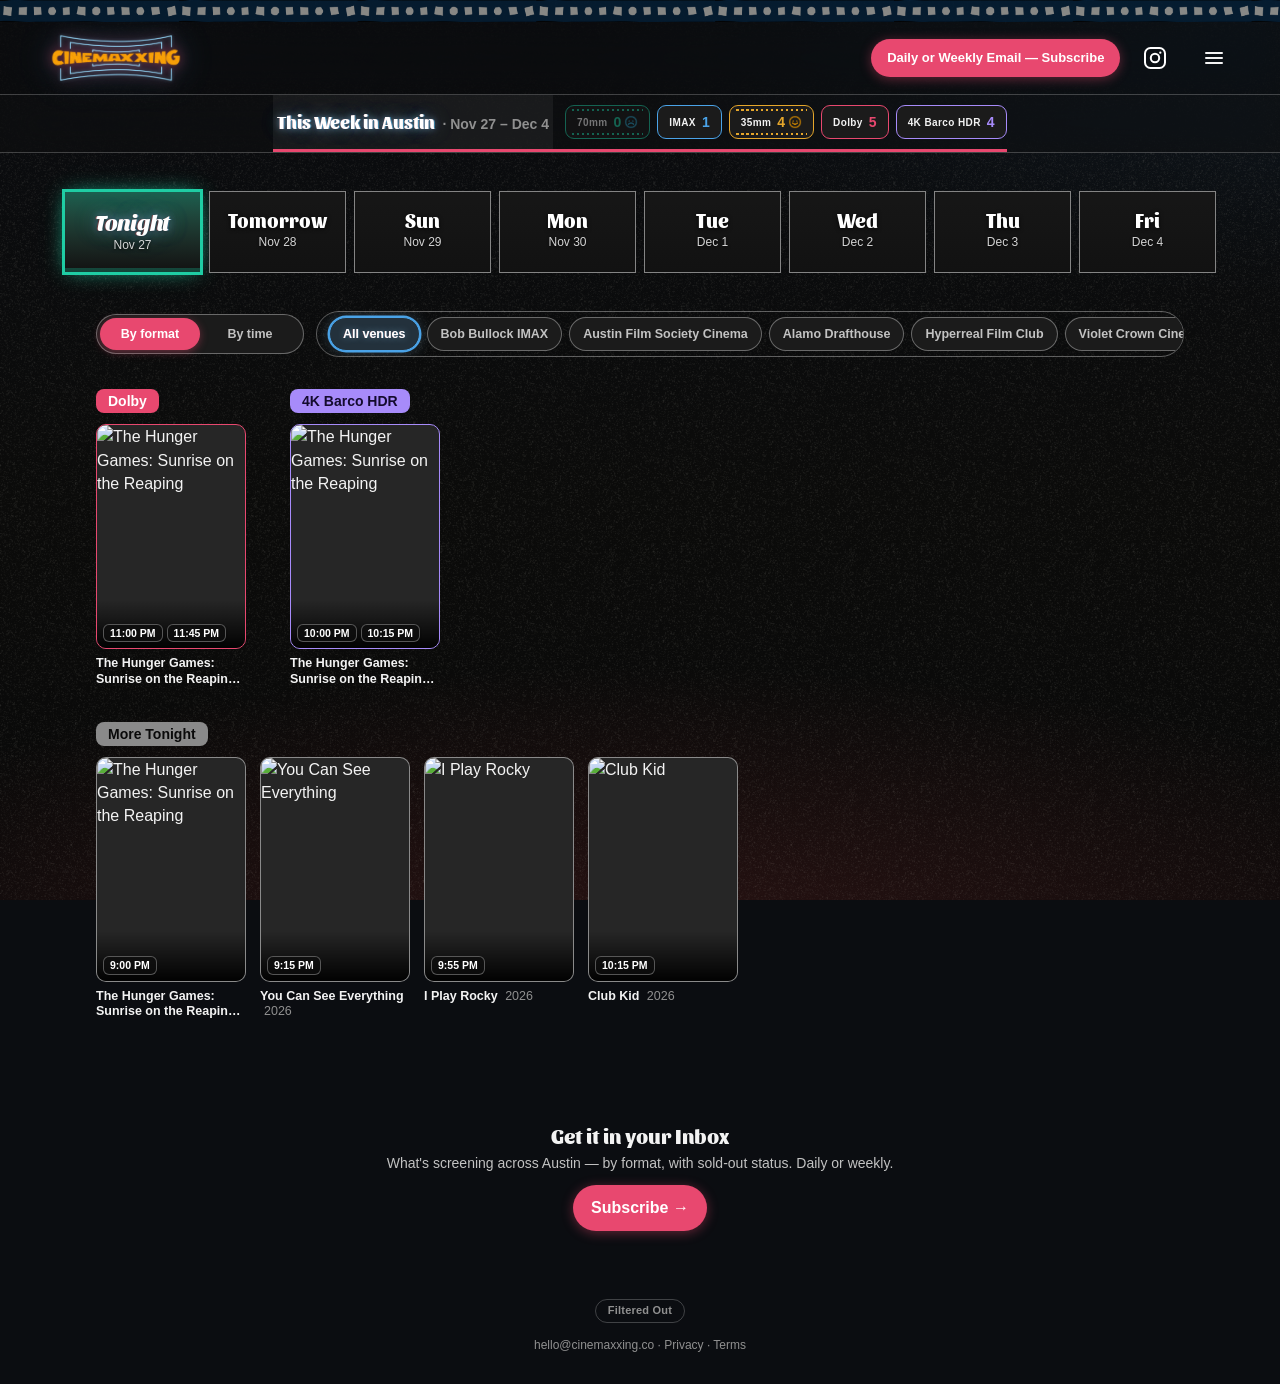
==== commit d71cc4aa: "Auto-publish cinemaxxing site (1 file)" ====
--- a/index.html
+++ b/index.html
@@ -110,7 +110,7 @@
 <div class="week-days" id="weekDays" role="tablist" aria-label="Pick a day">
   <button class="week-day week-day-on" data-iso="2026-11-27" role="tab"
           aria-selected="true" type="button"
-          style="--day-tint: var(--f-70mm); --day-bg: url('https://image.tmdb.org/t/p/w500/xvZc8EvB7tNPHM9VdmNA19EiwqU.jpg')">
+          style="--day-tint: var(--f-70mm); --day-bg: url('https://image.tmdb.org/t/p/w500/mVh3qkw2NUFxWWyF0G1hg2Wh0K5.jpg')">
     <span class="week-day-dow"><span class="dow-lg js-daypart" data-sunset="1795822200000">Tonight</span><span class="dow-sm js-daypart" data-sunset="1795822200000">Today</span></span>
     <span class="week-day-date">Nov 27</span>
   </button>
@@ -191,7 +191,7 @@
   <button class="ptile-btn" type="button" aria-haspopup="dialog">
     <span class="ptile-poster">
 <img src="https://image.tmdb.org/t/p/w500/5ffVOGY3x3Sn3jovzvycJeizpks.jpg" alt="The Hunger Games: Sunrise on the Reaping" loading="lazy">      <span class="ptile-times">
-<span class="ptime">8:00 PM</span><span class="ptime">11:00 PM</span><span class="ptime">11:45 PM</span>      </span>
+<span class="ptime">11:00 PM</span><span class="ptime">11:45 PM</span>      </span>
     </span>
     <span class="ptile-title">The Hunger Games: Sunrise on the Reaping <span class="yr">2026</span></span>
   </button>
@@ -209,7 +209,7 @@
           <div class="fv">
             <div class="fv-name">AMC DINE-IN Tech Ridge 10</div>
             <div class="times">
-<a class="t" href="https://www.amctheatres.com/movie-theatres/austin/amc-dine-in-tech-ridge-10/showtimes" target="_blank" rel="noopener">8:00 PM</a><a class="t" href="https://www.amctheatres.com/movie-theatres/austin/amc-dine-in-tech-ridge-10/showtimes" target="_blank" rel="noopener">11:45 PM</a>            </div>
+<a class="t" href="https://www.amctheatres.com/movie-theatres/austin/amc-dine-in-tech-ridge-10/showtimes" target="_blank" rel="noopener">11:45 PM</a>            </div>
           </div>
         </div>
       </div>
@@ -255,78 +255,6 @@
   <section class="psec" data-format="more">
     <div class="psec-h"><span class="fmt-badge badge-more">More Tonight</span></div>
     <ul class="posters">
-<li class="ptile" data-venues="Austin Film Society Cinema" data-format="more" data-film="Zi">
-  <button class="ptile-btn" type="button" aria-haspopup="dialog">
-    <span class="ptile-poster">
-<img src="https://image.tmdb.org/t/p/w500/k0MdqAUD3PsdgjDGBNGhP5E0Xct.jpg" alt="Zi" loading="lazy">      <span class="ptile-times">
-<span class="ptime">7:45 PM</span>      </span>
-    </span>
-    <span class="ptile-title">Zi <span class="yr">2026</span></span>
-  </button>
-  <template class="ptile-detail">
-    <div class="fdetail">
-      <div class="fdetail-poster"><img src="https://image.tmdb.org/t/p/w500/k0MdqAUD3PsdgjDGBNGhP5E0Xct.jpg" alt=""></div>
-      <div class="fdetail-main">
-        <h3 class="fdetail-title">Zi <span class="yr">2026</span></h3>
-<div class="fdetail-facts">1h 39m · Drama · Kogonada</div><a class="film-lb" href="https://letterboxd.com/tmdb/1595346/" target="_blank" rel="noopener">Letterboxd ↗</a><p class="fdetail-syn">In Hong Kong, a young woman haunted by visions of her future self meets a stranger who changes the course of her night -- and possibly her life.</p>        <div class="fdetail-venues">
-          <div class="fv">
-            <div class="fv-name">Austin Film Society Cinema</div>
-            <div class="times">
-<a class="t" href="https://austinfilmsociety.my.salesforce-sites.com/ticket/#/instances/a3Cjr000000NNyQEAW" target="_blank" rel="noopener">7:45 PM</a>            </div>
-          </div>
-        </div>
-      </div>
-<div class="fdetail-venue-icons" aria-hidden="true"><img src="/s/logos/austin-film-society.png?v=cc21b798" alt=""></div>    </div>
-  </template>
-</li>
-<li class="ptile" data-venues="Alamo Drafthouse" data-format="more" data-film="Point Blank">
-  <button class="ptile-btn" type="button" aria-haspopup="dialog">
-    <span class="ptile-poster">
-<img src="https://image.tmdb.org/t/p/w500/xvZc8EvB7tNPHM9VdmNA19EiwqU.jpg" alt="Point Blank" loading="lazy">      <span class="ptile-times">
-<span class="ptime">8:15 PM</span>      </span>
-    </span>
-    <span class="ptile-title">Point Blank <span class="yr">1967</span></span>
-  </button>
-  <template class="ptile-detail">
-    <div class="fdetail">
-      <div class="fdetail-poster"><img src="https://image.tmdb.org/t/p/w500/xvZc8EvB7tNPHM9VdmNA19EiwqU.jpg" alt=""></div>
-      <div class="fdetail-main">
-        <h3 class="fdetail-title">Point Blank <span class="yr">1967</span></h3>
-<div class="fdetail-facts">1h 32m · Crime · John Boorman</div><a class="film-lb" href="https://letterboxd.com/tmdb/26039/" target="_blank" rel="noopener">Letterboxd ↗</a><p class="fdetail-syn">After being double-crossed and left for dead, a mysterious man named Walker single-mindedly tries to retrieve the rather inconsequential sum of money that was stolen from him.</p>        <div class="fdetail-venues">
-          <div class="fv">
-            <div class="fv-name">Alamo Lakeline</div>
-            <div class="times">
-<a class="t" href="https://drafthouse.com/austin/show/queer-film-theory-101-point-blank-1967" target="_blank" rel="noopener">8:15 PM</a>            </div>
-          </div>
-        </div>
-      </div>
-<div class="fdetail-venue-icons" aria-hidden="true"><img src="/s/logos/alamo.png?v=cc21b798" alt=""></div>    </div>
-  </template>
-</li>
-<li class="ptile" data-venues="Austin Film Society Cinema" data-format="more" data-film="Office Killer">
-  <button class="ptile-btn" type="button" aria-haspopup="dialog">
-    <span class="ptile-poster">
-<img src="https://image.tmdb.org/t/p/w500/ytPjWp5LMW5jV9IVrcv6yTsxDTH.jpg" alt="Office Killer" loading="lazy">      <span class="ptile-times">
-<span class="ptime">8:30 PM</span>      </span>
-    </span>
-    <span class="ptile-title">Office Killer <span class="yr">1997</span></span>
-  </button>
-  <template class="ptile-detail">
-    <div class="fdetail">
-      <div class="fdetail-poster"><img src="https://image.tmdb.org/t/p/w500/ytPjWp5LMW5jV9IVrcv6yTsxDTH.jpg" alt=""></div>
-      <div class="fdetail-main">
-<span class="fdetail-badges"><span class="aud-badge badge-4k">4K</span></span>        <h3 class="fdetail-title">Office Killer <span class="yr">1997</span></h3>
-<div class="fdetail-facts">1h 22m · Horror · Cindy Sherman</div><a class="film-lb" href="https://letterboxd.com/tmdb/49728/" target="_blank" rel="noopener">Letterboxd ↗</a><p class="fdetail-syn">When Dorine Douglas&#39; job as proofreader for Constant Consumer magazine is turned into an at-home position during a downsizing, she doesn&#39;t know how to cope. But after accidentally killing one of her co-workers, she discovers that murder can quench the loneliness of her home life, as a macabre office place forms in her basement, populated by dead co-workers.</p>        <div class="fdetail-venues">
-          <div class="fv">
-            <div class="fv-name">Austin Film Society Cinema</div>
-            <div class="times">
-<a class="t" href="https://austinfilmsociety.my.salesforce-sites.com/ticket/#/instances/a3CUQ00000ZjaBF2AZ" target="_blank" rel="noopener">8:30 PM</a>            </div>
-          </div>
-        </div>
-      </div>
-<div class="fdetail-venue-icons" aria-hidden="true"><img src="/s/logos/austin-film-society.png?v=cc21b798" alt=""></div>    </div>
-  </template>
-</li>
 <li class="ptile" data-venues="Violet Crown Cinema" data-format="more" data-film="The Hunger Games: Sunrise on the Reaping">
   <button class="ptile-btn" type="button" aria-haspopup="dialog">
     <span class="ptile-poster">
@@ -428,66 +356,6 @@
 </div>
 
     <div class="view view-time">
-  <section class="tslot">
-    <div class="tslot-h"><span class="tslot-time">7:45 PM</span></div>
-    <ul class="tslot-films">
-      <li class="tcard" data-format="other" data-venues="Austin Film Society Cinema" data-film="Zi">
-        <button class="tcard-btn" type="button" aria-haspopup="dialog">
-          <span class="tcard-poster">
-<img src="https://image.tmdb.org/t/p/w500/k0MdqAUD3PsdgjDGBNGhP5E0Xct.jpg" alt="" loading="lazy">          </span>
-          <span class="tcard-body">
-            <span class="tcard-title">Zi <span class="yr">2026</span></span>
-            <span class="tcard-venue">Austin Film Society Cinema</span>
-          </span>
-        </button>
-      </li>
-    </ul>
-  </section>
-  <section class="tslot">
-    <div class="tslot-h"><span class="tslot-time">8:00 PM</span></div>
-    <ul class="tslot-films">
-      <li class="tcard" data-format="dolby" data-venues="AMC DINE-IN Tech Ridge 10" data-film="The Hunger Games: Sunrise on the Reaping">
-        <button class="tcard-btn" type="button" aria-haspopup="dialog">
-          <span class="tcard-poster">
-<img src="https://image.tmdb.org/t/p/w500/5ffVOGY3x3Sn3jovzvycJeizpks.jpg" alt="" loading="lazy">          </span>
-          <span class="tcard-body">
-            <span class="tcard-title">The Hunger Games: Sunrise on the Reaping <span class="yr">2026</span> <span class="badge badge-dolby tcard-badge">Dolby</span> <span class="aud-badge badge-atmos">Atmos</span></span>
-            <span class="tcard-venue">AMC DINE-IN Tech Ridge 10</span>
-          </span>
-        </button>
-      </li>
-    </ul>
-  </section>
-  <section class="tslot">
-    <div class="tslot-h"><span class="tslot-time">8:15 PM</span></div>
-    <ul class="tslot-films">
-      <li class="tcard" data-format="other" data-venues="Alamo Drafthouse" data-film="Point Blank">
-        <button class="tcard-btn" type="button" aria-haspopup="dialog">
-          <span class="tcard-poster">
-<img src="https://image.tmdb.org/t/p/w500/xvZc8EvB7tNPHM9VdmNA19EiwqU.jpg" alt="" loading="lazy">          </span>
-          <span class="tcard-body">
-            <span class="tcard-title">Point Blank <span class="yr">1967</span></span>
-            <span class="tcard-venue">Alamo Lakeline</span>
-          </span>
-        </button>
-      </li>
-    </ul>
-  </section>
-  <section class="tslot">
-    <div class="tslot-h"><span class="tslot-time">8:30 PM</span></div>
-    <ul class="tslot-films">
-      <li class="tcard" data-format="other" data-venues="Austin Film Society Cinema" data-film="Office Killer">
-        <button class="tcard-btn" type="button" aria-haspopup="dialog">
-          <span class="tcard-poster">
-<img src="https://image.tmdb.org/t/p/w500/ytPjWp5LMW5jV9IVrcv6yTsxDTH.jpg" alt="" loading="lazy">          </span>
-          <span class="tcard-body">
-            <span class="tcard-title">Office Killer <span class="yr">1997</span> <span class="aud-badge badge-4k">4K</span></span>
-            <span class="tcard-venue">Austin Film Society Cinema</span>
-          </span>
-        </button>
-      </li>
-    </ul>
-  </section>
   <section class="tslot">
     <div class="tslot-h"><span class="tslot-time">9:00 PM</span></div>
     <ul class="tslot-films">
@@ -8804,7 +8672,7 @@
   </footer>
 
   <script src="/s/app.js?v=cc21b798" defer></script>
-<script type="application/ld+json">[{"@context": "https://schema.org", "@type": "ScreeningEvent", "name": "The Hunger Games: Sunrise on the Reaping", "startDate": "2026-11-27T20:00:00-06:00", "eventStatus": "https://schema.org/EventScheduled", "eventAttendanceMode": "https://schema.org/OfflineEventAttendanceMode", "workPresented": {"@type": "Movie", "name": "The Hunger Games: Sunrise on the Reaping", "dateCreated": "2026", "sameAs": "https://letterboxd.com/tmdb/1300968/"}, "location": {"@type": "MovieTheater", "name": "AMC DINE-IN Tech Ridge 10", "address": {"@type": "PostalAddress", "addressLocality": "Austin", "addressCountry": "US", "addressRegion": "TX"}}, "offers": {"@type": "Offer", "url": "https://www.amctheatres.com/movie-theatres/austin/amc-dine-in-tech-ridge-10/showtimes", "availability": "https://schema.org/InStock"}, "videoFormat": "Dolby", "url": "https://cinemaxxing.co/"}, {"@context": "https://schema.org", "@type": "ScreeningEvent", "name": "The Hunger Games: Sunrise on the Reaping", "startDate": "2026-11-27T23:45:00-06:00", "eventStatus": "https://schema.org/EventScheduled", "eventAttendanceMode": "https://schema.org/OfflineEventAttendanceMode", "workPresented": {"@type": "Movie", "name": "The Hunger Games: Sunrise on the Reaping", "dateCreated": "2026", "sameAs": "https://letterboxd.com/tmdb/1300968/"}, "location": {"@type": "MovieTheater", "name": "AMC DINE-IN Tech Ridge 10", "address": {"@type": "PostalAddress", "addressLocality": "Austin", "addressCountry": "US", "addressRegion": "TX"}}, "offers": {"@type": "Offer", "url": "https://www.amctheatres.com/movie-theatres/austin/amc-dine-in-tech-ridge-10/showtimes", "availability": "https://schema.org/InStock"}, "videoFormat": "Dolby", "url": "https://cinemaxxing.co/"}, {"@context": "https://schema.org", "@type": "ScreeningEvent", "name": "The Hunger Games: Sunrise on the Reaping", "startDate": "2026-11-27T23:00:00-06:00", "eventStatus": "https://schema.org/EventScheduled", "eventAttendanceMode": "https://schema.org/OfflineEventAttendanceMode", "workPresented": {"@type": "Movie", "name": "The Hunger Games: Sunrise on the Reaping", "dateCreated": "2026", "sameAs": "https://letterboxd.com/tmdb/1300968/"}, "location": {"@type": "MovieTheater", "name": "AMC Barton Creek Square 14", "address": {"@type": "PostalAddress", "addressLocality": "Austin", "addressCountry": "US", "addressRegion": "TX"}}, "offers": {"@type": "Offer", "url": "https://www.amctheatres.com/movie-theatres/austin/amc-barton-creek-square-14/showtimes", "availability": "https://schema.org/InStock"}, "videoFormat": "Dolby", "url": "https://cinemaxxing.co/"}, {"@context": "https://schema.org", "@type": "ScreeningEvent", "name": "The Hunger Games: Sunrise on the Reaping", "startDate": "2026-11-27T22:00:00-06:00", "eventStatus": "https://schema.org/EventScheduled", "eventAttendanceMode": "https://schema.org/OfflineEventAttendanceMode", "workPresented": {"@type": "Movie", "name": "The Hunger Games: Sunrise on the Reaping", "dateCreated": "2026", "sameAs": "https://letterboxd.com/tmdb/1300968/"}, "location": {"@type": "MovieTheater", "name": "Alamo Drafthouse", "address": {"@type": "PostalAddress", "addressLocality": "Austin", "addressCountry": "US", "addressRegion": "TX (multiple locations)"}}, "offers": {"@type": "Offer", "url": "https://drafthouse.com/austin/show/the-hunger-games-sunrise-on-the-reaping", "availability": "https://schema.org/InStock"}, "videoFormat": "4K Barco HDR", "url": "https://cinemaxxing.co/"}, {"@context": "https://schema.org", "@type": "ScreeningEvent", "name": "The Hunger Games: Sunrise on the Reaping", "startDate": "2026-11-27T22:15:00-06:00", "eventStatus": "https://schema.org/EventScheduled", "eventAttendanceMode": "https://schema.org/OfflineEventAttendanceMode", "workPresented": {"@type": "Movie", "name": "The Hunger Games: Sunrise on the Reaping", "dateCreated": "2026", "sameAs": "https://letterboxd.com/tmdb/1300968/"}, "location": {"@type": "MovieTheater", "name": "Alamo Drafthouse", "address": {"@type": "PostalAddress", "addressLocality": "Austin", "addressCountry": "US", "addressRegion": "TX (multiple locations)"}}, "offers": {"@type": "Offer", "url": "https://drafthouse.com/austin/show/the-hunger-games-sunrise-on-the-reaping", "availability": "https://schema.org/InStock"}, "videoFormat": "4K Barco HDR", "url": "https://cinemaxxing.co/"}, {"@context": "https://schema.org", "@type": "ScreeningEvent", "name": "Zi", "startDate": "2026-11-27T19:45:00-06:00", "eventStatus": "https://schema.org/EventScheduled", "eventAttendanceMode": "https://schema.org/OfflineEventAttendanceMode", "workPresented": {"@type": "Movie", "name": "Zi", "dateCreated": "2026", "sameAs": "https://letterboxd.com/tmdb/1595346/"}, "location": {"@type": "MovieTheater", "name": "Austin Film Society Cinema", "address": {"@type": "PostalAddress", "addressLocality": "Austin", "addressCountry": "US", "addressRegion": "TX"}}, "offers": {"@type": "Offer", "url": "https://austinfilmsociety.my.salesforce-sites.com/ticket/#/instances/a3Cjr000000NNyQEAW", "availability": "https://schema.org/InStock"}, "url": "https://cinemaxxing.co/"}, {"@context": "https://schema.org", "@type": "ScreeningEvent", "name": "Point Blank", "startDate": "2026-11-27T20:15:00-06:00", "eventStatus": "https://schema.org/EventScheduled", "eventAttendanceMode": "https://schema.org/OfflineEventAttendanceMode", "workPresented": {"@type": "Movie", "name": "Point Blank", "dateCreated": "1967", "sameAs": "https://letterboxd.com/tmdb/26039/"}, "location": {"@type": "MovieTheater", "name": "Alamo Drafthouse", "address": {"@type": "PostalAddress", "addressLocality": "Austin", "addressCountry": "US", "addressRegion": "TX (multiple locations)"}}, "offers": {"@type": "Offer", "url": "https://drafthouse.com/austin/show/queer-film-theory-101-point-blank-1967", "availability": "https://schema.org/InStock"}, "url": "https://cinemaxxing.co/"}, {"@context": "https://schema.org", "@type": "ScreeningEvent", "name": "Office Killer", "startDate": "2026-11-27T20:30:00-06:00", "eventStatus": "https://schema.org/EventScheduled", "eventAttendanceMode": "https://schema.org/OfflineEventAttendanceMode", "workPresented": {"@type": "Movie", "name": "Office Killer", "dateCreated": "1997", "sameAs": "https://letterboxd.com/tmdb/49728/"}, "location": {"@type": "MovieTheater", "name": "Austin Film Society Cinema", "address": {"@type": "PostalAddress", "addressLocality": "Austin", "addressCountry": "US", "addressRegion": "TX"}}, "offers": {"@type": "Offer", "url": "https://austinfilmsociety.my.salesforce-sites.com/ticket/#/instances/a3CUQ00000ZjaBF2AZ", "availability": "https://schema.org/InStock"}, "url": "https://cinemaxxing.co/"}, {"@context": "https://schema.org", "@type": "ScreeningEvent", "name": "The Hunger Games: Sunrise on the Reaping", "startDate": "2026-11-27T21:00:00-06:00", "eventStatus": "https://schema.org/EventScheduled", "eventAttendanceMode": "https://schema.org/OfflineEventAttendanceMode", "workPresented": {"@type": "Movie", "name": "The Hunger Games: Sunrise on the Reaping", "dateCreated": "2026", "sameAs": "https://letterboxd.com/tmdb/1300968/"}, "location": {"@type": "MovieTheater", "name": "Violet Crown Cinema", "address": {"@type": "PostalAddress", "addressLocality": "Austin", "addressCountry": "US", "addressRegion": "TX"}}, "offers": {"@type": "Offer", "url": "https://austin.violetcrown.com/checkout/showing/the-hunger-games-sunrise-on-the-reaping/4368557/", "availability": "https://schema.org/InStock"}, "url": "https://cinemaxxing.co/"}, {"@context": "https://schema.org", "@type": "ScreeningEvent", "name": "You Can See Everything", "startDate": "2026-11-27T21:15:00-06:00", "eventStatus": "https://schema.org/EventScheduled", "eventAttendanceMode": "https://schema.org/OfflineEventAttendanceMode", "workPresented": {"@type": "Movie", "name": "You Can See Everything", "dateCreated": "2026", "sameAs": "https://letterboxd.com/tmdb/1765072/"}, "location": {"@type": "MovieTheater", "name": "Violet Crown Cinema", "address": {"@type": "PostalAddress", "addressLocality": "Austin", "addressCountry": "US", "addressRegion": "TX"}}, "offers": {"@type": "Offer", "url": "https://austin.violetcrown.com/checkout/showing/you-can-see-everything/4383442/", "availability": "https://schema.org/InStock"}, "url": "https://cinemaxxing.co/"}, {"@context": "https://schema.org", "@type": "ScreeningEvent", "name": "I Play Rocky", "startDate": "2026-11-27T21:55:00-06:00", "eventStatus": "https://schema.org/EventScheduled", "eventAttendanceMode": "https://schema.org/OfflineEventAttendanceMode", "workPresented": {"@type": "Movie", "name": "I Play Rocky", "dateCreated": "2026", "sameAs": "https://letterboxd.com/tmdb/1286656/"}, "location": {"@type": "MovieTheater", "name": "Violet Crown Cinema", "address": {"@type": "PostalAddress", "addressLocality": "Austin", "addressCountry": "US", "addressRegion": "TX"}}, "offers": {"@type": "Offer", "url": "https://austin.violetcrown.com/checkout/showing/i-play-rocky/4368563/", "availability": "https://schema.org/InStock"}, "url": "https://cinemaxxing.co/"}, {"@context": "https://schema.org", "@type": "ScreeningEvent", "name": "Club Kid", "startDate": "2026-11-27T22:15:00-06:00", "eventStatus": "https://schema.org/EventScheduled", "eventAttendanceMode": "https://schema.org/OfflineEventAttendanceMode", "workPresented": {"@type": "Movie", "name": "Club Kid", "dateCreated": "2026", "sameAs": "https://letterboxd.com/tmdb/1585239/"}, "location": {"@type": "MovieTheater", "name": "Violet Crown Cinema", "address": {"@type": "PostalAddress", "addressLocality": "Austin", "addressCountry": "US", "addressRegion": "TX"}}, "offers": {"@type": "Offer", "url": "https://austin.violetcrown.com/checkout/showing/club-kid/4367387/", "availability": "https://schema.org/InStock"}, "url": "https://cinemaxxing.co/"}]</script>  <div id="glass-wrapper"></div>
+<script type="application/ld+json">[{"@context": "https://schema.org", "@type": "ScreeningEvent", "name": "The Hunger Games: Sunrise on the Reaping", "startDate": "2026-11-27T23:00:00-06:00", "eventStatus": "https://schema.org/EventScheduled", "eventAttendanceMode": "https://schema.org/OfflineEventAttendanceMode", "workPresented": {"@type": "Movie", "name": "The Hunger Games: Sunrise on the Reaping", "dateCreated": "2026", "sameAs": "https://letterboxd.com/tmdb/1300968/"}, "location": {"@type": "MovieTheater", "name": "AMC Barton Creek Square 14", "address": {"@type": "PostalAddress", "addressLocality": "Austin", "addressCountry": "US", "addressRegion": "TX"}}, "offers": {"@type": "Offer", "url": "https://www.amctheatres.com/movie-theatres/austin/amc-barton-creek-square-14/showtimes", "availability": "https://schema.org/InStock"}, "videoFormat": "Dolby", "url": "https://cinemaxxing.co/"}, {"@context": "https://schema.org", "@type": "ScreeningEvent", "name": "The Hunger Games: Sunrise on the Reaping", "startDate": "2026-11-27T23:45:00-06:00", "eventStatus": "https://schema.org/EventScheduled", "eventAttendanceMode": "https://schema.org/OfflineEventAttendanceMode", "workPresented": {"@type": "Movie", "name": "The Hunger Games: Sunrise on the Reaping", "dateCreated": "2026", "sameAs": "https://letterboxd.com/tmdb/1300968/"}, "location": {"@type": "MovieTheater", "name": "AMC DINE-IN Tech Ridge 10", "address": {"@type": "PostalAddress", "addressLocality": "Austin", "addressCountry": "US", "addressRegion": "TX"}}, "offers": {"@type": "Offer", "url": "https://www.amctheatres.com/movie-theatres/austin/amc-dine-in-tech-ridge-10/showtimes", "availability": "https://schema.org/InStock"}, "videoFormat": "Dolby", "url": "https://cinemaxxing.co/"}, {"@context": "https://schema.org", "@type": "ScreeningEvent", "name": "The Hunger Games: Sunrise on the Reaping", "startDate": "2026-11-27T22:00:00-06:00", "eventStatus": "https://schema.org/EventScheduled", "eventAttendanceMode": "https://schema.org/OfflineEventAttendanceMode", "workPresented": {"@type": "Movie", "name": "The Hunger Games: Sunrise on the Reaping", "dateCreated": "2026", "sameAs": "https://letterboxd.com/tmdb/1300968/"}, "location": {"@type": "MovieTheater", "name": "Alamo Drafthouse", "address": {"@type": "PostalAddress", "addressLocality": "Austin", "addressCountry": "US", "addressRegion": "TX (multiple locations)"}}, "offers": {"@type": "Offer", "url": "https://drafthouse.com/austin/show/the-hunger-games-sunrise-on-the-reaping", "availability": "https://schema.org/InStock"}, "videoFormat": "4K Barco HDR", "url": "https://cinemaxxing.co/"}, {"@context": "https://schema.org", "@type": "ScreeningEvent", "name": "The Hunger Games: Sunrise on the Reaping", "startDate": "2026-11-27T22:15:00-06:00", "eventStatus": "https://schema.org/EventScheduled", "eventAttendanceMode": "https://schema.org/OfflineEventAttendanceMode", "workPresented": {"@type": "Movie", "name": "The Hunger Games: Sunrise on the Reaping", "dateCreated": "2026", "sameAs": "https://letterboxd.com/tmdb/1300968/"}, "location": {"@type": "MovieTheater", "name": "Alamo Drafthouse", "address": {"@type": "PostalAddress", "addressLocality": "Austin", "addressCountry": "US", "addressRegion": "TX (multiple locations)"}}, "offers": {"@type": "Offer", "url": "https://drafthouse.com/austin/show/the-hunger-games-sunrise-on-the-reaping", "availability": "https://schema.org/InStock"}, "videoFormat": "4K Barco HDR", "url": "https://cinemaxxing.co/"}, {"@context": "https://schema.org", "@type": "ScreeningEvent", "name": "The Hunger Games: Sunrise on the Reaping", "startDate": "2026-11-27T21:00:00-06:00", "eventStatus": "https://schema.org/EventScheduled", "eventAttendanceMode": "https://schema.org/OfflineEventAttendanceMode", "workPresented": {"@type": "Movie", "name": "The Hunger Games: Sunrise on the Reaping", "dateCreated": "2026", "sameAs": "https://letterboxd.com/tmdb/1300968/"}, "location": {"@type": "MovieTheater", "name": "Violet Crown Cinema", "address": {"@type": "PostalAddress", "addressLocality": "Austin", "addressCountry": "US", "addressRegion": "TX"}}, "offers": {"@type": "Offer", "url": "https://austin.violetcrown.com/checkout/showing/the-hunger-games-sunrise-on-the-reaping/4368557/", "availability": "https://schema.org/InStock"}, "url": "https://cinemaxxing.co/"}, {"@context": "https://schema.org", "@type": "ScreeningEvent", "name": "You Can See Everything", "startDate": "2026-11-27T21:15:00-06:00", "eventStatus": "https://schema.org/EventScheduled", "eventAttendanceMode": "https://schema.org/OfflineEventAttendanceMode", "workPresented": {"@type": "Movie", "name": "You Can See Everything", "dateCreated": "2026", "sameAs": "https://letterboxd.com/tmdb/1765072/"}, "location": {"@type": "MovieTheater", "name": "Violet Crown Cinema", "address": {"@type": "PostalAddress", "addressLocality": "Austin", "addressCountry": "US", "addressRegion": "TX"}}, "offers": {"@type": "Offer", "url": "https://austin.violetcrown.com/checkout/showing/you-can-see-everything/4383442/", "availability": "https://schema.org/InStock"}, "url": "https://cinemaxxing.co/"}, {"@context": "https://schema.org", "@type": "ScreeningEvent", "name": "I Play Rocky", "startDate": "2026-11-27T21:55:00-06:00", "eventStatus": "https://schema.org/EventScheduled", "eventAttendanceMode": "https://schema.org/OfflineEventAttendanceMode", "workPresented": {"@type": "Movie", "name": "I Play Rocky", "dateCreated": "2026", "sameAs": "https://letterboxd.com/tmdb/1286656/"}, "location": {"@type": "MovieTheater", "name": "Violet Crown Cinema", "address": {"@type": "PostalAddress", "addressLocality": "Austin", "addressCountry": "US", "addressRegion": "TX"}}, "offers": {"@type": "Offer", "url": "https://austin.violetcrown.com/checkout/showing/i-play-rocky/4368563/", "availability": "https://schema.org/InStock"}, "url": "https://cinemaxxing.co/"}, {"@context": "https://schema.org", "@type": "ScreeningEvent", "name": "Club Kid", "startDate": "2026-11-27T22:15:00-06:00", "eventStatus": "https://schema.org/EventScheduled", "eventAttendanceMode": "https://schema.org/OfflineEventAttendanceMode", "workPresented": {"@type": "Movie", "name": "Club Kid", "dateCreated": "2026", "sameAs": "https://letterboxd.com/tmdb/1585239/"}, "location": {"@type": "MovieTheater", "name": "Violet Crown Cinema", "address": {"@type": "PostalAddress", "addressLocality": "Austin", "addressCountry": "US", "addressRegion": "TX"}}, "offers": {"@type": "Offer", "url": "https://austin.violetcrown.com/checkout/showing/club-kid/4367387/", "availability": "https://schema.org/InStock"}, "url": "https://cinemaxxing.co/"}]</script>  <div id="glass-wrapper"></div>
   <script defer src="/s/glass/container.js?v=cc21b798"></script>
   <script defer src="/s/glass/button.js?v=cc21b798"></script>
   <script defer src="/s/glass/glass-return-to-top.js?v=cc21b798"></script>
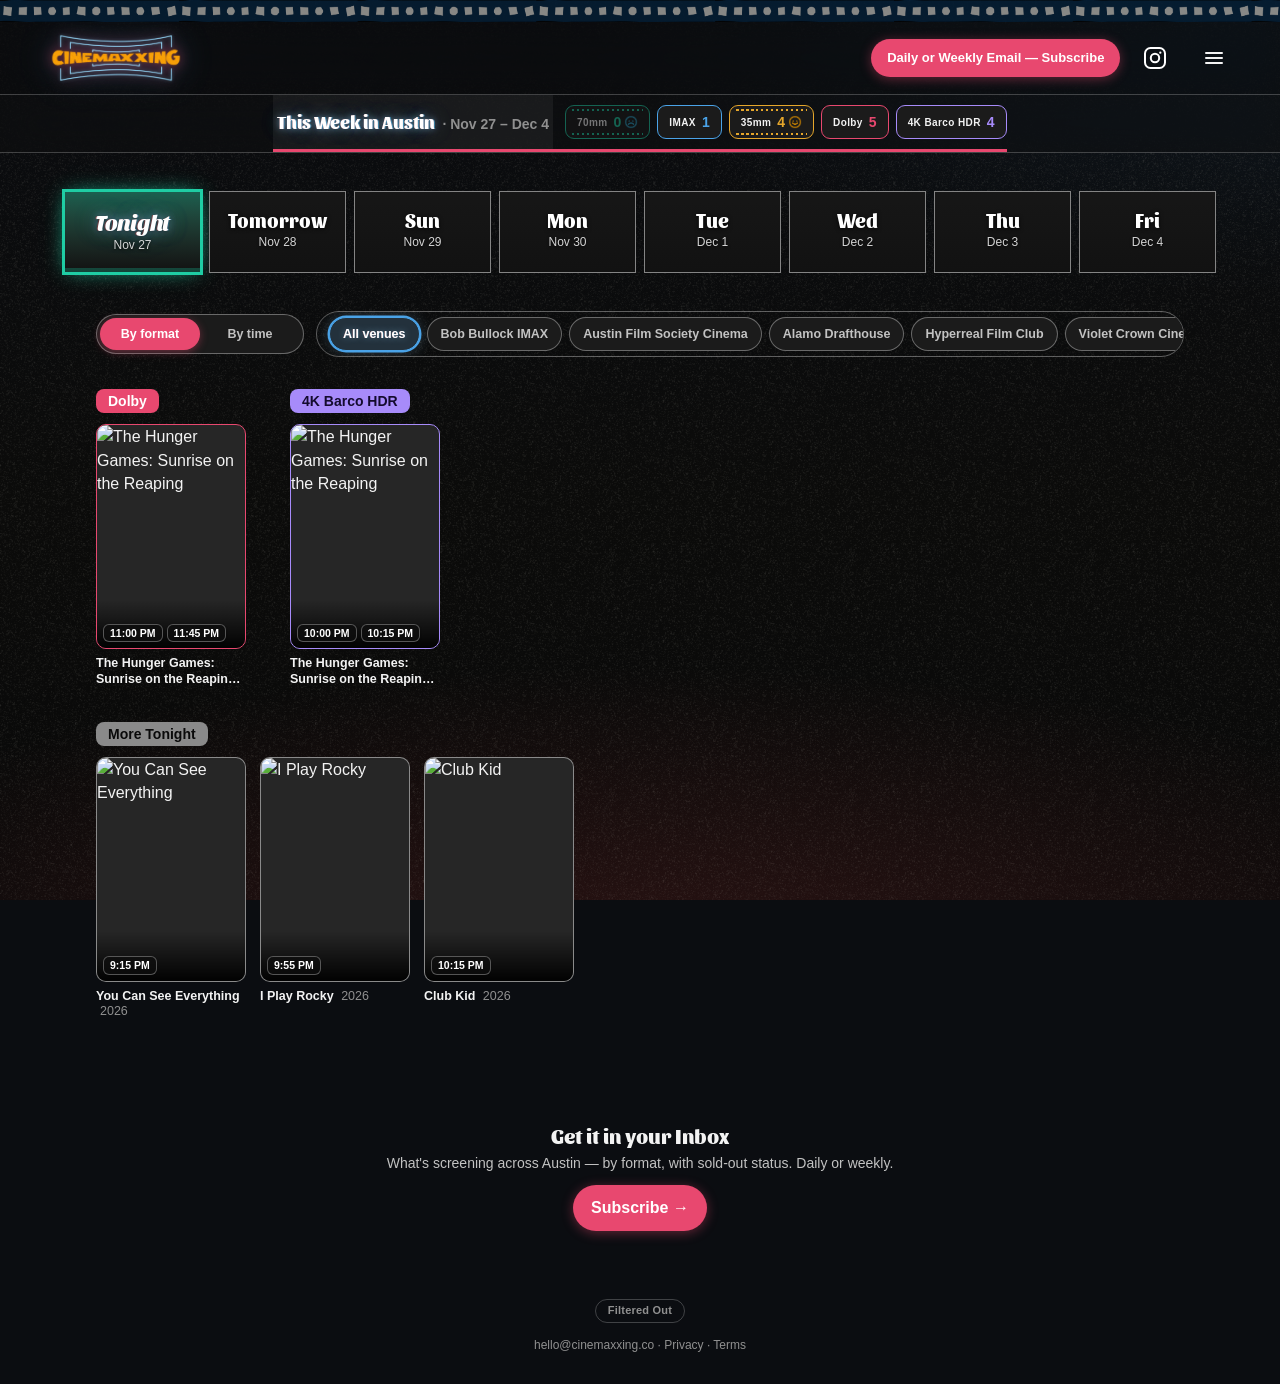
==== commit 9f02625e: "Auto-publish cinemaxxing site (1 file)" ====
--- a/index.html
+++ b/index.html
@@ -255,30 +255,6 @@
   <section class="psec" data-format="more">
     <div class="psec-h"><span class="fmt-badge badge-more">More Tonight</span></div>
     <ul class="posters">
-<li class="ptile" data-venues="Violet Crown Cinema" data-format="more" data-film="The Hunger Games: Sunrise on the Reaping">
-  <button class="ptile-btn" type="button" aria-haspopup="dialog">
-    <span class="ptile-poster">
-<img src="https://image.tmdb.org/t/p/w500/5ffVOGY3x3Sn3jovzvycJeizpks.jpg" alt="The Hunger Games: Sunrise on the Reaping" loading="lazy">      <span class="ptile-times">
-<span class="ptime">9:00 PM</span>      </span>
-    </span>
-    <span class="ptile-title">The Hunger Games: Sunrise on the Reaping <span class="yr">2026</span></span>
-  </button>
-  <template class="ptile-detail">
-    <div class="fdetail">
-      <div class="fdetail-poster"><img src="https://image.tmdb.org/t/p/w500/5ffVOGY3x3Sn3jovzvycJeizpks.jpg" alt=""></div>
-      <div class="fdetail-main">
-        <h3 class="fdetail-title">The Hunger Games: Sunrise on the Reaping <span class="yr">2026</span></h3>
-<div class="fdetail-facts">2h 39m · Science Fiction · Francis Lawrence</div><a class="film-lb" href="https://letterboxd.com/tmdb/1300968/" target="_blank" rel="noopener">Letterboxd ↗</a><p class="fdetail-syn">Return to the world of Panem 24 years before Katniss Everdeen volunteers in her sister&#39;s place, commencing on the morning of the reaping of the 50th Hunger Games, also known as the Second Quarter Quell.</p>        <div class="fdetail-venues">
-          <div class="fv">
-            <div class="fv-name">Violet Crown Cinema</div>
-            <div class="times">
-<a class="t" href="https://austin.violetcrown.com/checkout/showing/the-hunger-games-sunrise-on-the-reaping/4368557/" target="_blank" rel="noopener">9:00 PM</a>            </div>
-          </div>
-        </div>
-      </div>
-<div class="fdetail-venue-icons" aria-hidden="true"><img src="/s/logos/violet-crown.png?v=cc21b798" alt=""></div>    </div>
-  </template>
-</li>
 <li class="ptile" data-venues="Violet Crown Cinema" data-format="more" data-film="You Can See Everything">
   <button class="ptile-btn" type="button" aria-haspopup="dialog">
     <span class="ptile-poster">
@@ -356,21 +332,6 @@
 </div>
 
     <div class="view view-time">
-  <section class="tslot">
-    <div class="tslot-h"><span class="tslot-time">9:00 PM</span></div>
-    <ul class="tslot-films">
-      <li class="tcard" data-format="other" data-venues="Violet Crown Cinema" data-film="The Hunger Games: Sunrise on the Reaping">
-        <button class="tcard-btn" type="button" aria-haspopup="dialog">
-          <span class="tcard-poster">
-<img src="https://image.tmdb.org/t/p/w500/5ffVOGY3x3Sn3jovzvycJeizpks.jpg" alt="" loading="lazy">          </span>
-          <span class="tcard-body">
-            <span class="tcard-title">The Hunger Games: Sunrise on the Reaping <span class="yr">2026</span></span>
-            <span class="tcard-venue">Violet Crown Cinema</span>
-          </span>
-        </button>
-      </li>
-    </ul>
-  </section>
   <section class="tslot">
     <div class="tslot-h"><span class="tslot-time">9:15 PM</span></div>
     <ul class="tslot-films">
@@ -8672,7 +8633,7 @@
   </footer>
 
   <script src="/s/app.js?v=cc21b798" defer></script>
-<script type="application/ld+json">[{"@context": "https://schema.org", "@type": "ScreeningEvent", "name": "The Hunger Games: Sunrise on the Reaping", "startDate": "2026-11-27T23:00:00-06:00", "eventStatus": "https://schema.org/EventScheduled", "eventAttendanceMode": "https://schema.org/OfflineEventAttendanceMode", "workPresented": {"@type": "Movie", "name": "The Hunger Games: Sunrise on the Reaping", "dateCreated": "2026", "sameAs": "https://letterboxd.com/tmdb/1300968/"}, "location": {"@type": "MovieTheater", "name": "AMC Barton Creek Square 14", "address": {"@type": "PostalAddress", "addressLocality": "Austin", "addressCountry": "US", "addressRegion": "TX"}}, "offers": {"@type": "Offer", "url": "https://www.amctheatres.com/movie-theatres/austin/amc-barton-creek-square-14/showtimes", "availability": "https://schema.org/InStock"}, "videoFormat": "Dolby", "url": "https://cinemaxxing.co/"}, {"@context": "https://schema.org", "@type": "ScreeningEvent", "name": "The Hunger Games: Sunrise on the Reaping", "startDate": "2026-11-27T23:45:00-06:00", "eventStatus": "https://schema.org/EventScheduled", "eventAttendanceMode": "https://schema.org/OfflineEventAttendanceMode", "workPresented": {"@type": "Movie", "name": "The Hunger Games: Sunrise on the Reaping", "dateCreated": "2026", "sameAs": "https://letterboxd.com/tmdb/1300968/"}, "location": {"@type": "MovieTheater", "name": "AMC DINE-IN Tech Ridge 10", "address": {"@type": "PostalAddress", "addressLocality": "Austin", "addressCountry": "US", "addressRegion": "TX"}}, "offers": {"@type": "Offer", "url": "https://www.amctheatres.com/movie-theatres/austin/amc-dine-in-tech-ridge-10/showtimes", "availability": "https://schema.org/InStock"}, "videoFormat": "Dolby", "url": "https://cinemaxxing.co/"}, {"@context": "https://schema.org", "@type": "ScreeningEvent", "name": "The Hunger Games: Sunrise on the Reaping", "startDate": "2026-11-27T22:00:00-06:00", "eventStatus": "https://schema.org/EventScheduled", "eventAttendanceMode": "https://schema.org/OfflineEventAttendanceMode", "workPresented": {"@type": "Movie", "name": "The Hunger Games: Sunrise on the Reaping", "dateCreated": "2026", "sameAs": "https://letterboxd.com/tmdb/1300968/"}, "location": {"@type": "MovieTheater", "name": "Alamo Drafthouse", "address": {"@type": "PostalAddress", "addressLocality": "Austin", "addressCountry": "US", "addressRegion": "TX (multiple locations)"}}, "offers": {"@type": "Offer", "url": "https://drafthouse.com/austin/show/the-hunger-games-sunrise-on-the-reaping", "availability": "https://schema.org/InStock"}, "videoFormat": "4K Barco HDR", "url": "https://cinemaxxing.co/"}, {"@context": "https://schema.org", "@type": "ScreeningEvent", "name": "The Hunger Games: Sunrise on the Reaping", "startDate": "2026-11-27T22:15:00-06:00", "eventStatus": "https://schema.org/EventScheduled", "eventAttendanceMode": "https://schema.org/OfflineEventAttendanceMode", "workPresented": {"@type": "Movie", "name": "The Hunger Games: Sunrise on the Reaping", "dateCreated": "2026", "sameAs": "https://letterboxd.com/tmdb/1300968/"}, "location": {"@type": "MovieTheater", "name": "Alamo Drafthouse", "address": {"@type": "PostalAddress", "addressLocality": "Austin", "addressCountry": "US", "addressRegion": "TX (multiple locations)"}}, "offers": {"@type": "Offer", "url": "https://drafthouse.com/austin/show/the-hunger-games-sunrise-on-the-reaping", "availability": "https://schema.org/InStock"}, "videoFormat": "4K Barco HDR", "url": "https://cinemaxxing.co/"}, {"@context": "https://schema.org", "@type": "ScreeningEvent", "name": "The Hunger Games: Sunrise on the Reaping", "startDate": "2026-11-27T21:00:00-06:00", "eventStatus": "https://schema.org/EventScheduled", "eventAttendanceMode": "https://schema.org/OfflineEventAttendanceMode", "workPresented": {"@type": "Movie", "name": "The Hunger Games: Sunrise on the Reaping", "dateCreated": "2026", "sameAs": "https://letterboxd.com/tmdb/1300968/"}, "location": {"@type": "MovieTheater", "name": "Violet Crown Cinema", "address": {"@type": "PostalAddress", "addressLocality": "Austin", "addressCountry": "US", "addressRegion": "TX"}}, "offers": {"@type": "Offer", "url": "https://austin.violetcrown.com/checkout/showing/the-hunger-games-sunrise-on-the-reaping/4368557/", "availability": "https://schema.org/InStock"}, "url": "https://cinemaxxing.co/"}, {"@context": "https://schema.org", "@type": "ScreeningEvent", "name": "You Can See Everything", "startDate": "2026-11-27T21:15:00-06:00", "eventStatus": "https://schema.org/EventScheduled", "eventAttendanceMode": "https://schema.org/OfflineEventAttendanceMode", "workPresented": {"@type": "Movie", "name": "You Can See Everything", "dateCreated": "2026", "sameAs": "https://letterboxd.com/tmdb/1765072/"}, "location": {"@type": "MovieTheater", "name": "Violet Crown Cinema", "address": {"@type": "PostalAddress", "addressLocality": "Austin", "addressCountry": "US", "addressRegion": "TX"}}, "offers": {"@type": "Offer", "url": "https://austin.violetcrown.com/checkout/showing/you-can-see-everything/4383442/", "availability": "https://schema.org/InStock"}, "url": "https://cinemaxxing.co/"}, {"@context": "https://schema.org", "@type": "ScreeningEvent", "name": "I Play Rocky", "startDate": "2026-11-27T21:55:00-06:00", "eventStatus": "https://schema.org/EventScheduled", "eventAttendanceMode": "https://schema.org/OfflineEventAttendanceMode", "workPresented": {"@type": "Movie", "name": "I Play Rocky", "dateCreated": "2026", "sameAs": "https://letterboxd.com/tmdb/1286656/"}, "location": {"@type": "MovieTheater", "name": "Violet Crown Cinema", "address": {"@type": "PostalAddress", "addressLocality": "Austin", "addressCountry": "US", "addressRegion": "TX"}}, "offers": {"@type": "Offer", "url": "https://austin.violetcrown.com/checkout/showing/i-play-rocky/4368563/", "availability": "https://schema.org/InStock"}, "url": "https://cinemaxxing.co/"}, {"@context": "https://schema.org", "@type": "ScreeningEvent", "name": "Club Kid", "startDate": "2026-11-27T22:15:00-06:00", "eventStatus": "https://schema.org/EventScheduled", "eventAttendanceMode": "https://schema.org/OfflineEventAttendanceMode", "workPresented": {"@type": "Movie", "name": "Club Kid", "dateCreated": "2026", "sameAs": "https://letterboxd.com/tmdb/1585239/"}, "location": {"@type": "MovieTheater", "name": "Violet Crown Cinema", "address": {"@type": "PostalAddress", "addressLocality": "Austin", "addressCountry": "US", "addressRegion": "TX"}}, "offers": {"@type": "Offer", "url": "https://austin.violetcrown.com/checkout/showing/club-kid/4367387/", "availability": "https://schema.org/InStock"}, "url": "https://cinemaxxing.co/"}]</script>  <div id="glass-wrapper"></div>
+<script type="application/ld+json">[{"@context": "https://schema.org", "@type": "ScreeningEvent", "name": "The Hunger Games: Sunrise on the Reaping", "startDate": "2026-11-27T23:00:00-06:00", "eventStatus": "https://schema.org/EventScheduled", "eventAttendanceMode": "https://schema.org/OfflineEventAttendanceMode", "workPresented": {"@type": "Movie", "name": "The Hunger Games: Sunrise on the Reaping", "dateCreated": "2026", "sameAs": "https://letterboxd.com/tmdb/1300968/"}, "location": {"@type": "MovieTheater", "name": "AMC Barton Creek Square 14", "address": {"@type": "PostalAddress", "addressLocality": "Austin", "addressCountry": "US", "addressRegion": "TX"}}, "offers": {"@type": "Offer", "url": "https://www.amctheatres.com/movie-theatres/austin/amc-barton-creek-square-14/showtimes", "availability": "https://schema.org/InStock"}, "videoFormat": "Dolby", "url": "https://cinemaxxing.co/"}, {"@context": "https://schema.org", "@type": "ScreeningEvent", "name": "The Hunger Games: Sunrise on the Reaping", "startDate": "2026-11-27T23:45:00-06:00", "eventStatus": "https://schema.org/EventScheduled", "eventAttendanceMode": "https://schema.org/OfflineEventAttendanceMode", "workPresented": {"@type": "Movie", "name": "The Hunger Games: Sunrise on the Reaping", "dateCreated": "2026", "sameAs": "https://letterboxd.com/tmdb/1300968/"}, "location": {"@type": "MovieTheater", "name": "AMC DINE-IN Tech Ridge 10", "address": {"@type": "PostalAddress", "addressLocality": "Austin", "addressCountry": "US", "addressRegion": "TX"}}, "offers": {"@type": "Offer", "url": "https://www.amctheatres.com/movie-theatres/austin/amc-dine-in-tech-ridge-10/showtimes", "availability": "https://schema.org/InStock"}, "videoFormat": "Dolby", "url": "https://cinemaxxing.co/"}, {"@context": "https://schema.org", "@type": "ScreeningEvent", "name": "The Hunger Games: Sunrise on the Reaping", "startDate": "2026-11-27T22:00:00-06:00", "eventStatus": "https://schema.org/EventScheduled", "eventAttendanceMode": "https://schema.org/OfflineEventAttendanceMode", "workPresented": {"@type": "Movie", "name": "The Hunger Games: Sunrise on the Reaping", "dateCreated": "2026", "sameAs": "https://letterboxd.com/tmdb/1300968/"}, "location": {"@type": "MovieTheater", "name": "Alamo Drafthouse", "address": {"@type": "PostalAddress", "addressLocality": "Austin", "addressCountry": "US", "addressRegion": "TX (multiple locations)"}}, "offers": {"@type": "Offer", "url": "https://drafthouse.com/austin/show/the-hunger-games-sunrise-on-the-reaping", "availability": "https://schema.org/InStock"}, "videoFormat": "4K Barco HDR", "url": "https://cinemaxxing.co/"}, {"@context": "https://schema.org", "@type": "ScreeningEvent", "name": "The Hunger Games: Sunrise on the Reaping", "startDate": "2026-11-27T22:15:00-06:00", "eventStatus": "https://schema.org/EventScheduled", "eventAttendanceMode": "https://schema.org/OfflineEventAttendanceMode", "workPresented": {"@type": "Movie", "name": "The Hunger Games: Sunrise on the Reaping", "dateCreated": "2026", "sameAs": "https://letterboxd.com/tmdb/1300968/"}, "location": {"@type": "MovieTheater", "name": "Alamo Drafthouse", "address": {"@type": "PostalAddress", "addressLocality": "Austin", "addressCountry": "US", "addressRegion": "TX (multiple locations)"}}, "offers": {"@type": "Offer", "url": "https://drafthouse.com/austin/show/the-hunger-games-sunrise-on-the-reaping", "availability": "https://schema.org/InStock"}, "videoFormat": "4K Barco HDR", "url": "https://cinemaxxing.co/"}, {"@context": "https://schema.org", "@type": "ScreeningEvent", "name": "You Can See Everything", "startDate": "2026-11-27T21:15:00-06:00", "eventStatus": "https://schema.org/EventScheduled", "eventAttendanceMode": "https://schema.org/OfflineEventAttendanceMode", "workPresented": {"@type": "Movie", "name": "You Can See Everything", "dateCreated": "2026", "sameAs": "https://letterboxd.com/tmdb/1765072/"}, "location": {"@type": "MovieTheater", "name": "Violet Crown Cinema", "address": {"@type": "PostalAddress", "addressLocality": "Austin", "addressCountry": "US", "addressRegion": "TX"}}, "offers": {"@type": "Offer", "url": "https://austin.violetcrown.com/checkout/showing/you-can-see-everything/4383442/", "availability": "https://schema.org/InStock"}, "url": "https://cinemaxxing.co/"}, {"@context": "https://schema.org", "@type": "ScreeningEvent", "name": "I Play Rocky", "startDate": "2026-11-27T21:55:00-06:00", "eventStatus": "https://schema.org/EventScheduled", "eventAttendanceMode": "https://schema.org/OfflineEventAttendanceMode", "workPresented": {"@type": "Movie", "name": "I Play Rocky", "dateCreated": "2026", "sameAs": "https://letterboxd.com/tmdb/1286656/"}, "location": {"@type": "MovieTheater", "name": "Violet Crown Cinema", "address": {"@type": "PostalAddress", "addressLocality": "Austin", "addressCountry": "US", "addressRegion": "TX"}}, "offers": {"@type": "Offer", "url": "https://austin.violetcrown.com/checkout/showing/i-play-rocky/4368563/", "availability": "https://schema.org/InStock"}, "url": "https://cinemaxxing.co/"}, {"@context": "https://schema.org", "@type": "ScreeningEvent", "name": "Club Kid", "startDate": "2026-11-27T22:15:00-06:00", "eventStatus": "https://schema.org/EventScheduled", "eventAttendanceMode": "https://schema.org/OfflineEventAttendanceMode", "workPresented": {"@type": "Movie", "name": "Club Kid", "dateCreated": "2026", "sameAs": "https://letterboxd.com/tmdb/1585239/"}, "location": {"@type": "MovieTheater", "name": "Violet Crown Cinema", "address": {"@type": "PostalAddress", "addressLocality": "Austin", "addressCountry": "US", "addressRegion": "TX"}}, "offers": {"@type": "Offer", "url": "https://austin.violetcrown.com/checkout/showing/club-kid/4367387/", "availability": "https://schema.org/InStock"}, "url": "https://cinemaxxing.co/"}]</script>  <div id="glass-wrapper"></div>
   <script defer src="/s/glass/container.js?v=cc21b798"></script>
   <script defer src="/s/glass/button.js?v=cc21b798"></script>
   <script defer src="/s/glass/glass-return-to-top.js?v=cc21b798"></script>
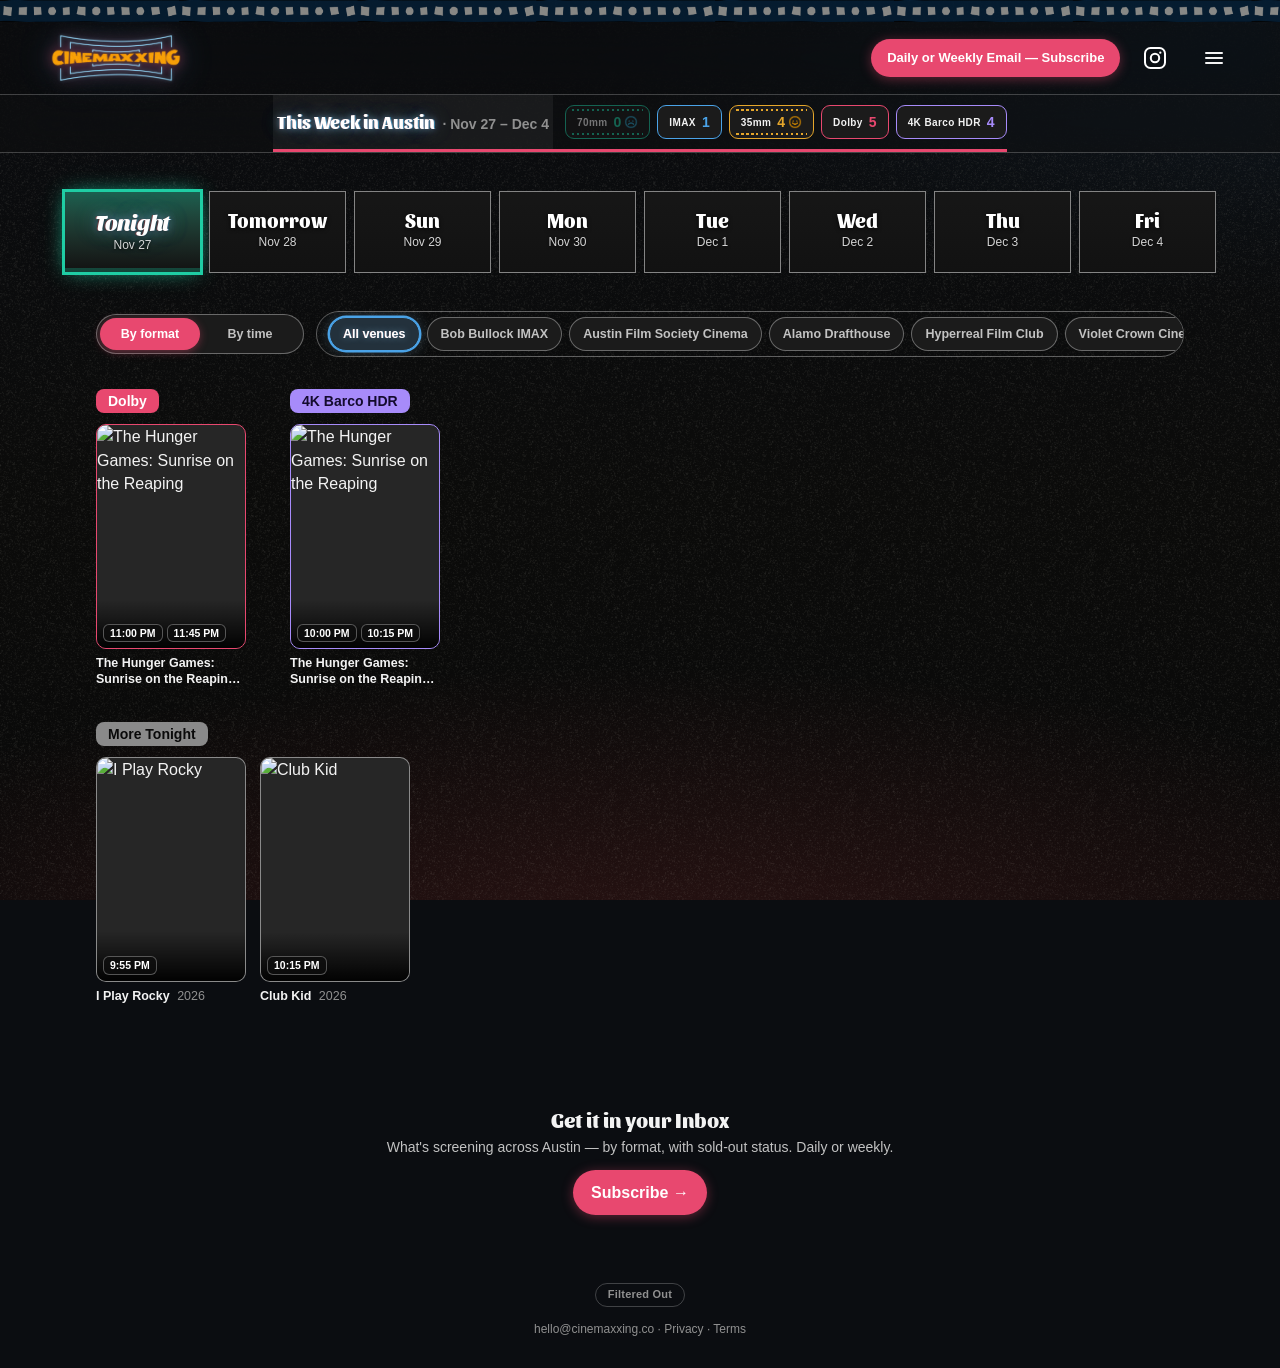
==== commit 9d652f20: "Auto-publish cinemaxxing site (1 file)" ====
--- a/index.html
+++ b/index.html
@@ -110,7 +110,7 @@
 <div class="week-days" id="weekDays" role="tablist" aria-label="Pick a day">
   <button class="week-day week-day-on" data-iso="2026-11-27" role="tab"
           aria-selected="true" type="button"
-          style="--day-tint: var(--f-70mm); --day-bg: url('https://image.tmdb.org/t/p/w500/mVh3qkw2NUFxWWyF0G1hg2Wh0K5.jpg')">
+          style="--day-tint: var(--f-70mm); --day-bg: url('https://image.tmdb.org/t/p/w500/8q8AF8xvV1drhACtEL2Iti5gJ8P.jpg')">
     <span class="week-day-dow"><span class="dow-lg js-daypart" data-sunset="1795822200000">Tonight</span><span class="dow-sm js-daypart" data-sunset="1795822200000">Today</span></span>
     <span class="week-day-date">Nov 27</span>
   </button>
@@ -255,30 +255,6 @@
   <section class="psec" data-format="more">
     <div class="psec-h"><span class="fmt-badge badge-more">More Tonight</span></div>
     <ul class="posters">
-<li class="ptile" data-venues="Violet Crown Cinema" data-format="more" data-film="You Can See Everything">
-  <button class="ptile-btn" type="button" aria-haspopup="dialog">
-    <span class="ptile-poster">
-<img src="https://image.tmdb.org/t/p/w500/mVh3qkw2NUFxWWyF0G1hg2Wh0K5.jpg" alt="You Can See Everything" loading="lazy">      <span class="ptile-times">
-<span class="ptime">9:15 PM</span>      </span>
-    </span>
-    <span class="ptile-title">You Can See Everything <span class="yr">2026</span></span>
-  </button>
-  <template class="ptile-detail">
-    <div class="fdetail">
-      <div class="fdetail-poster"><img src="https://image.tmdb.org/t/p/w500/mVh3qkw2NUFxWWyF0G1hg2Wh0K5.jpg" alt=""></div>
-      <div class="fdetail-main">
-        <h3 class="fdetail-title">You Can See Everything <span class="yr">2026</span></h3>
-<div class="fdetail-facts">2h 55m · Documentary · Nathan Fielder</div><a class="film-lb" href="https://letterboxd.com/tmdb/1765072/" target="_blank" rel="noopener">Letterboxd ↗</a><p class="fdetail-syn">Thirty-four days before she&#39;s sent to prison, notorious Silicon Valley founder Elizabeth Holmes invites a skeptical film crew to document her every move. What begins as an intimate portrait of an enigmatic felon becomes a mind-bending three-year journey into the abyss.</p>        <div class="fdetail-venues">
-          <div class="fv">
-            <div class="fv-name">Violet Crown Cinema</div>
-            <div class="times">
-<a class="t" href="https://austin.violetcrown.com/checkout/showing/you-can-see-everything/4383442/" target="_blank" rel="noopener">9:15 PM</a>            </div>
-          </div>
-        </div>
-      </div>
-<div class="fdetail-venue-icons" aria-hidden="true"><img src="/s/logos/violet-crown.png?v=cc21b798" alt=""></div>    </div>
-  </template>
-</li>
 <li class="ptile" data-venues="Violet Crown Cinema" data-format="more" data-film="I Play Rocky">
   <button class="ptile-btn" type="button" aria-haspopup="dialog">
     <span class="ptile-poster">
@@ -332,21 +308,6 @@
 </div>
 
     <div class="view view-time">
-  <section class="tslot">
-    <div class="tslot-h"><span class="tslot-time">9:15 PM</span></div>
-    <ul class="tslot-films">
-      <li class="tcard" data-format="other" data-venues="Violet Crown Cinema" data-film="You Can See Everything">
-        <button class="tcard-btn" type="button" aria-haspopup="dialog">
-          <span class="tcard-poster">
-<img src="https://image.tmdb.org/t/p/w500/mVh3qkw2NUFxWWyF0G1hg2Wh0K5.jpg" alt="" loading="lazy">          </span>
-          <span class="tcard-body">
-            <span class="tcard-title">You Can See Everything <span class="yr">2026</span></span>
-            <span class="tcard-venue">Violet Crown Cinema</span>
-          </span>
-        </button>
-      </li>
-    </ul>
-  </section>
   <section class="tslot">
     <div class="tslot-h"><span class="tslot-time">9:55 PM</span></div>
     <ul class="tslot-films">
@@ -8633,7 +8594,7 @@
   </footer>
 
   <script src="/s/app.js?v=cc21b798" defer></script>
-<script type="application/ld+json">[{"@context": "https://schema.org", "@type": "ScreeningEvent", "name": "The Hunger Games: Sunrise on the Reaping", "startDate": "2026-11-27T23:00:00-06:00", "eventStatus": "https://schema.org/EventScheduled", "eventAttendanceMode": "https://schema.org/OfflineEventAttendanceMode", "workPresented": {"@type": "Movie", "name": "The Hunger Games: Sunrise on the Reaping", "dateCreated": "2026", "sameAs": "https://letterboxd.com/tmdb/1300968/"}, "location": {"@type": "MovieTheater", "name": "AMC Barton Creek Square 14", "address": {"@type": "PostalAddress", "addressLocality": "Austin", "addressCountry": "US", "addressRegion": "TX"}}, "offers": {"@type": "Offer", "url": "https://www.amctheatres.com/movie-theatres/austin/amc-barton-creek-square-14/showtimes", "availability": "https://schema.org/InStock"}, "videoFormat": "Dolby", "url": "https://cinemaxxing.co/"}, {"@context": "https://schema.org", "@type": "ScreeningEvent", "name": "The Hunger Games: Sunrise on the Reaping", "startDate": "2026-11-27T23:45:00-06:00", "eventStatus": "https://schema.org/EventScheduled", "eventAttendanceMode": "https://schema.org/OfflineEventAttendanceMode", "workPresented": {"@type": "Movie", "name": "The Hunger Games: Sunrise on the Reaping", "dateCreated": "2026", "sameAs": "https://letterboxd.com/tmdb/1300968/"}, "location": {"@type": "MovieTheater", "name": "AMC DINE-IN Tech Ridge 10", "address": {"@type": "PostalAddress", "addressLocality": "Austin", "addressCountry": "US", "addressRegion": "TX"}}, "offers": {"@type": "Offer", "url": "https://www.amctheatres.com/movie-theatres/austin/amc-dine-in-tech-ridge-10/showtimes", "availability": "https://schema.org/InStock"}, "videoFormat": "Dolby", "url": "https://cinemaxxing.co/"}, {"@context": "https://schema.org", "@type": "ScreeningEvent", "name": "The Hunger Games: Sunrise on the Reaping", "startDate": "2026-11-27T22:00:00-06:00", "eventStatus": "https://schema.org/EventScheduled", "eventAttendanceMode": "https://schema.org/OfflineEventAttendanceMode", "workPresented": {"@type": "Movie", "name": "The Hunger Games: Sunrise on the Reaping", "dateCreated": "2026", "sameAs": "https://letterboxd.com/tmdb/1300968/"}, "location": {"@type": "MovieTheater", "name": "Alamo Drafthouse", "address": {"@type": "PostalAddress", "addressLocality": "Austin", "addressCountry": "US", "addressRegion": "TX (multiple locations)"}}, "offers": {"@type": "Offer", "url": "https://drafthouse.com/austin/show/the-hunger-games-sunrise-on-the-reaping", "availability": "https://schema.org/InStock"}, "videoFormat": "4K Barco HDR", "url": "https://cinemaxxing.co/"}, {"@context": "https://schema.org", "@type": "ScreeningEvent", "name": "The Hunger Games: Sunrise on the Reaping", "startDate": "2026-11-27T22:15:00-06:00", "eventStatus": "https://schema.org/EventScheduled", "eventAttendanceMode": "https://schema.org/OfflineEventAttendanceMode", "workPresented": {"@type": "Movie", "name": "The Hunger Games: Sunrise on the Reaping", "dateCreated": "2026", "sameAs": "https://letterboxd.com/tmdb/1300968/"}, "location": {"@type": "MovieTheater", "name": "Alamo Drafthouse", "address": {"@type": "PostalAddress", "addressLocality": "Austin", "addressCountry": "US", "addressRegion": "TX (multiple locations)"}}, "offers": {"@type": "Offer", "url": "https://drafthouse.com/austin/show/the-hunger-games-sunrise-on-the-reaping", "availability": "https://schema.org/InStock"}, "videoFormat": "4K Barco HDR", "url": "https://cinemaxxing.co/"}, {"@context": "https://schema.org", "@type": "ScreeningEvent", "name": "You Can See Everything", "startDate": "2026-11-27T21:15:00-06:00", "eventStatus": "https://schema.org/EventScheduled", "eventAttendanceMode": "https://schema.org/OfflineEventAttendanceMode", "workPresented": {"@type": "Movie", "name": "You Can See Everything", "dateCreated": "2026", "sameAs": "https://letterboxd.com/tmdb/1765072/"}, "location": {"@type": "MovieTheater", "name": "Violet Crown Cinema", "address": {"@type": "PostalAddress", "addressLocality": "Austin", "addressCountry": "US", "addressRegion": "TX"}}, "offers": {"@type": "Offer", "url": "https://austin.violetcrown.com/checkout/showing/you-can-see-everything/4383442/", "availability": "https://schema.org/InStock"}, "url": "https://cinemaxxing.co/"}, {"@context": "https://schema.org", "@type": "ScreeningEvent", "name": "I Play Rocky", "startDate": "2026-11-27T21:55:00-06:00", "eventStatus": "https://schema.org/EventScheduled", "eventAttendanceMode": "https://schema.org/OfflineEventAttendanceMode", "workPresented": {"@type": "Movie", "name": "I Play Rocky", "dateCreated": "2026", "sameAs": "https://letterboxd.com/tmdb/1286656/"}, "location": {"@type": "MovieTheater", "name": "Violet Crown Cinema", "address": {"@type": "PostalAddress", "addressLocality": "Austin", "addressCountry": "US", "addressRegion": "TX"}}, "offers": {"@type": "Offer", "url": "https://austin.violetcrown.com/checkout/showing/i-play-rocky/4368563/", "availability": "https://schema.org/InStock"}, "url": "https://cinemaxxing.co/"}, {"@context": "https://schema.org", "@type": "ScreeningEvent", "name": "Club Kid", "startDate": "2026-11-27T22:15:00-06:00", "eventStatus": "https://schema.org/EventScheduled", "eventAttendanceMode": "https://schema.org/OfflineEventAttendanceMode", "workPresented": {"@type": "Movie", "name": "Club Kid", "dateCreated": "2026", "sameAs": "https://letterboxd.com/tmdb/1585239/"}, "location": {"@type": "MovieTheater", "name": "Violet Crown Cinema", "address": {"@type": "PostalAddress", "addressLocality": "Austin", "addressCountry": "US", "addressRegion": "TX"}}, "offers": {"@type": "Offer", "url": "https://austin.violetcrown.com/checkout/showing/club-kid/4367387/", "availability": "https://schema.org/InStock"}, "url": "https://cinemaxxing.co/"}]</script>  <div id="glass-wrapper"></div>
+<script type="application/ld+json">[{"@context": "https://schema.org", "@type": "ScreeningEvent", "name": "The Hunger Games: Sunrise on the Reaping", "startDate": "2026-11-27T23:00:00-06:00", "eventStatus": "https://schema.org/EventScheduled", "eventAttendanceMode": "https://schema.org/OfflineEventAttendanceMode", "workPresented": {"@type": "Movie", "name": "The Hunger Games: Sunrise on the Reaping", "dateCreated": "2026", "sameAs": "https://letterboxd.com/tmdb/1300968/"}, "location": {"@type": "MovieTheater", "name": "AMC Barton Creek Square 14", "address": {"@type": "PostalAddress", "addressLocality": "Austin", "addressCountry": "US", "addressRegion": "TX"}}, "offers": {"@type": "Offer", "url": "https://www.amctheatres.com/movie-theatres/austin/amc-barton-creek-square-14/showtimes", "availability": "https://schema.org/InStock"}, "videoFormat": "Dolby", "url": "https://cinemaxxing.co/"}, {"@context": "https://schema.org", "@type": "ScreeningEvent", "name": "The Hunger Games: Sunrise on the Reaping", "startDate": "2026-11-27T23:45:00-06:00", "eventStatus": "https://schema.org/EventScheduled", "eventAttendanceMode": "https://schema.org/OfflineEventAttendanceMode", "workPresented": {"@type": "Movie", "name": "The Hunger Games: Sunrise on the Reaping", "dateCreated": "2026", "sameAs": "https://letterboxd.com/tmdb/1300968/"}, "location": {"@type": "MovieTheater", "name": "AMC DINE-IN Tech Ridge 10", "address": {"@type": "PostalAddress", "addressLocality": "Austin", "addressCountry": "US", "addressRegion": "TX"}}, "offers": {"@type": "Offer", "url": "https://www.amctheatres.com/movie-theatres/austin/amc-dine-in-tech-ridge-10/showtimes", "availability": "https://schema.org/InStock"}, "videoFormat": "Dolby", "url": "https://cinemaxxing.co/"}, {"@context": "https://schema.org", "@type": "ScreeningEvent", "name": "The Hunger Games: Sunrise on the Reaping", "startDate": "2026-11-27T22:00:00-06:00", "eventStatus": "https://schema.org/EventScheduled", "eventAttendanceMode": "https://schema.org/OfflineEventAttendanceMode", "workPresented": {"@type": "Movie", "name": "The Hunger Games: Sunrise on the Reaping", "dateCreated": "2026", "sameAs": "https://letterboxd.com/tmdb/1300968/"}, "location": {"@type": "MovieTheater", "name": "Alamo Drafthouse", "address": {"@type": "PostalAddress", "addressLocality": "Austin", "addressCountry": "US", "addressRegion": "TX (multiple locations)"}}, "offers": {"@type": "Offer", "url": "https://drafthouse.com/austin/show/the-hunger-games-sunrise-on-the-reaping", "availability": "https://schema.org/InStock"}, "videoFormat": "4K Barco HDR", "url": "https://cinemaxxing.co/"}, {"@context": "https://schema.org", "@type": "ScreeningEvent", "name": "The Hunger Games: Sunrise on the Reaping", "startDate": "2026-11-27T22:15:00-06:00", "eventStatus": "https://schema.org/EventScheduled", "eventAttendanceMode": "https://schema.org/OfflineEventAttendanceMode", "workPresented": {"@type": "Movie", "name": "The Hunger Games: Sunrise on the Reaping", "dateCreated": "2026", "sameAs": "https://letterboxd.com/tmdb/1300968/"}, "location": {"@type": "MovieTheater", "name": "Alamo Drafthouse", "address": {"@type": "PostalAddress", "addressLocality": "Austin", "addressCountry": "US", "addressRegion": "TX (multiple locations)"}}, "offers": {"@type": "Offer", "url": "https://drafthouse.com/austin/show/the-hunger-games-sunrise-on-the-reaping", "availability": "https://schema.org/InStock"}, "videoFormat": "4K Barco HDR", "url": "https://cinemaxxing.co/"}, {"@context": "https://schema.org", "@type": "ScreeningEvent", "name": "I Play Rocky", "startDate": "2026-11-27T21:55:00-06:00", "eventStatus": "https://schema.org/EventScheduled", "eventAttendanceMode": "https://schema.org/OfflineEventAttendanceMode", "workPresented": {"@type": "Movie", "name": "I Play Rocky", "dateCreated": "2026", "sameAs": "https://letterboxd.com/tmdb/1286656/"}, "location": {"@type": "MovieTheater", "name": "Violet Crown Cinema", "address": {"@type": "PostalAddress", "addressLocality": "Austin", "addressCountry": "US", "addressRegion": "TX"}}, "offers": {"@type": "Offer", "url": "https://austin.violetcrown.com/checkout/showing/i-play-rocky/4368563/", "availability": "https://schema.org/InStock"}, "url": "https://cinemaxxing.co/"}, {"@context": "https://schema.org", "@type": "ScreeningEvent", "name": "Club Kid", "startDate": "2026-11-27T22:15:00-06:00", "eventStatus": "https://schema.org/EventScheduled", "eventAttendanceMode": "https://schema.org/OfflineEventAttendanceMode", "workPresented": {"@type": "Movie", "name": "Club Kid", "dateCreated": "2026", "sameAs": "https://letterboxd.com/tmdb/1585239/"}, "location": {"@type": "MovieTheater", "name": "Violet Crown Cinema", "address": {"@type": "PostalAddress", "addressLocality": "Austin", "addressCountry": "US", "addressRegion": "TX"}}, "offers": {"@type": "Offer", "url": "https://austin.violetcrown.com/checkout/showing/club-kid/4367387/", "availability": "https://schema.org/InStock"}, "url": "https://cinemaxxing.co/"}]</script>  <div id="glass-wrapper"></div>
   <script defer src="/s/glass/container.js?v=cc21b798"></script>
   <script defer src="/s/glass/button.js?v=cc21b798"></script>
   <script defer src="/s/glass/glass-return-to-top.js?v=cc21b798"></script>
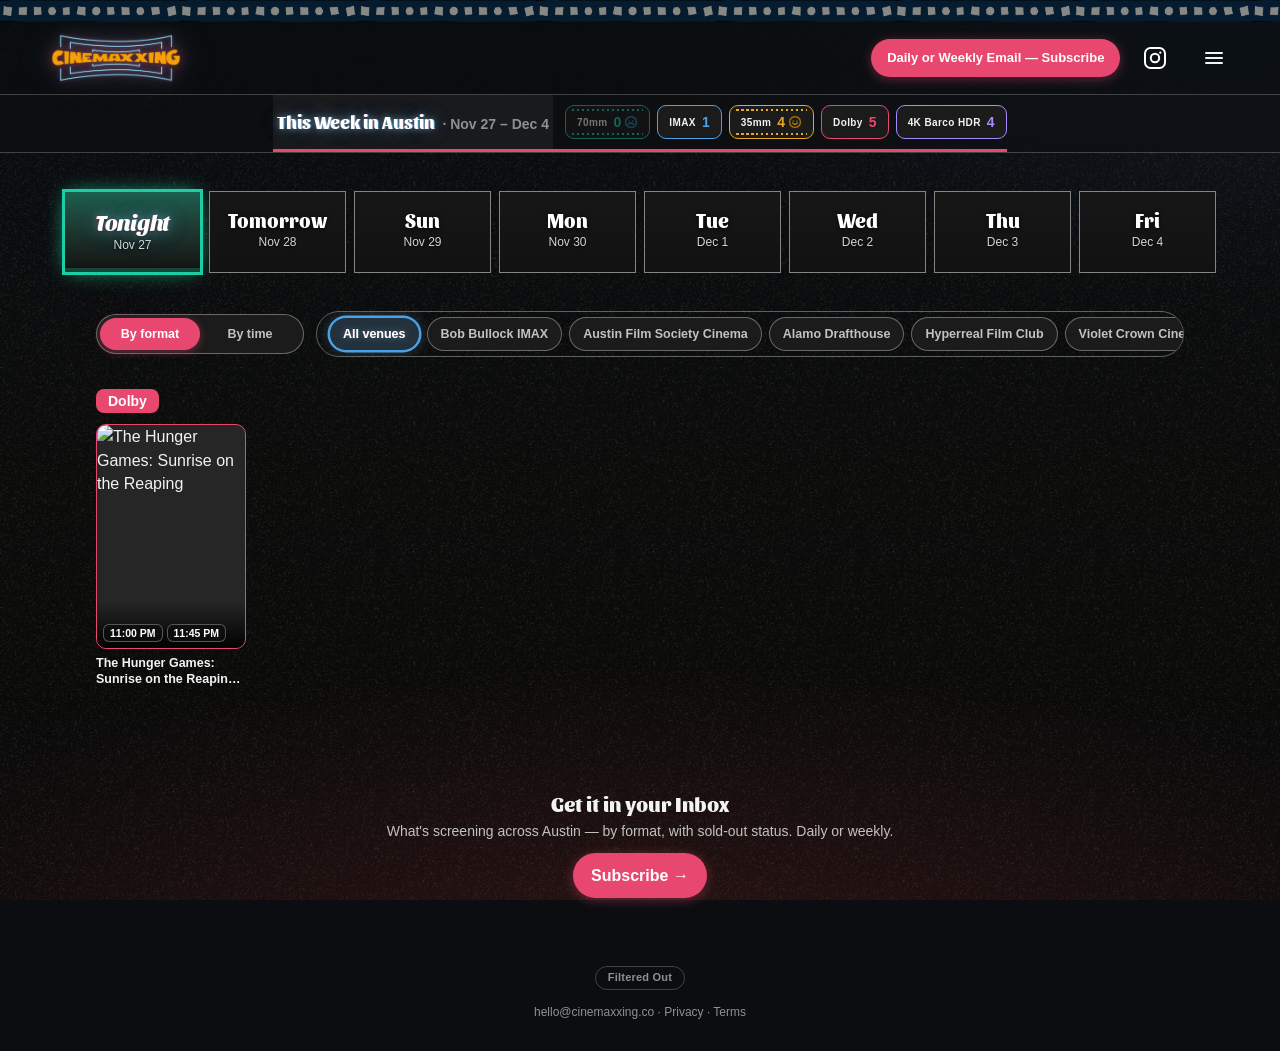
==== commit e2d380e8: "Auto-publish cinemaxxing site (1 file)" ====
--- a/index.html
+++ b/index.html
@@ -110,7 +110,7 @@
 <div class="week-days" id="weekDays" role="tablist" aria-label="Pick a day">
   <button class="week-day week-day-on" data-iso="2026-11-27" role="tab"
           aria-selected="true" type="button"
-          style="--day-tint: var(--f-70mm); --day-bg: url('https://image.tmdb.org/t/p/w500/8q8AF8xvV1drhACtEL2Iti5gJ8P.jpg')">
+          style="--day-tint: var(--f-70mm); --day-bg: url('https://image.tmdb.org/t/p/w500/5ffVOGY3x3Sn3jovzvycJeizpks.jpg')">
     <span class="week-day-dow"><span class="dow-lg js-daypart" data-sunset="1795822200000">Tonight</span><span class="dow-sm js-daypart" data-sunset="1795822200000">Today</span></span>
     <span class="week-day-date">Nov 27</span>
   </button>
@@ -218,151 +218,9 @@
 </li>
     </ul>
   </section>
-  <section class="psec" data-format="hdr">
-    <div class="psec-h"><span class="fmt-badge badge-hdr">4K Barco HDR</span></div>
-    <ul class="posters" style="grid-template-columns: repeat(1, var(--pw))">
-<li class="ptile" data-venues="Alamo Drafthouse" data-format="hdr" data-film="The Hunger Games: Sunrise on the Reaping">
-  <button class="ptile-btn" type="button" aria-haspopup="dialog">
-    <span class="ptile-poster">
-<img src="https://image.tmdb.org/t/p/w500/5ffVOGY3x3Sn3jovzvycJeizpks.jpg" alt="The Hunger Games: Sunrise on the Reaping" loading="lazy">      <span class="ptile-times">
-<span class="ptime">10:00 PM</span><span class="ptime">10:15 PM</span>      </span>
-    </span>
-    <span class="ptile-title">The Hunger Games: Sunrise on the Reaping <span class="yr">2026</span></span>
-  </button>
-  <template class="ptile-detail">
-    <div class="fdetail">
-      <div class="fdetail-poster"><img src="https://image.tmdb.org/t/p/w500/5ffVOGY3x3Sn3jovzvycJeizpks.jpg" alt=""></div>
-      <div class="fdetail-main">
-<span class="fdetail-badges"><span class="badge badge-hdr">4K Barco HDR</span><span class="aud-badge badge-atmos">Atmos</span></span>        <h3 class="fdetail-title">The Hunger Games: Sunrise on the Reaping <span class="yr">2026</span></h3>
-<div class="fdetail-facts">2h 39m · Science Fiction · Francis Lawrence</div><a class="film-lb" href="https://letterboxd.com/tmdb/1300968/" target="_blank" rel="noopener">Letterboxd ↗</a><p class="fdetail-syn">Return to the world of Panem 24 years before Katniss Everdeen volunteers in her sister&#39;s place, commencing on the morning of the reaping of the 50th Hunger Games, also known as the Second Quarter Quell.</p>        <div class="fdetail-venues">
-          <div class="fv">
-            <div class="fv-name">Alamo South Lamar</div>
-            <div class="times">
-<a class="t" href="https://drafthouse.com/austin/show/the-hunger-games-sunrise-on-the-reaping" target="_blank" rel="noopener">10:00 PM</a>            </div>
-          </div>
-          <div class="fv">
-            <div class="fv-name">Alamo Mueller</div>
-            <div class="times">
-<a class="t" href="https://drafthouse.com/austin/show/the-hunger-games-sunrise-on-the-reaping" target="_blank" rel="noopener">10:15 PM</a>            </div>
-          </div>
-        </div>
-      </div>
-<div class="fdetail-venue-icons" aria-hidden="true"><img src="/s/logos/alamo.png?v=cc21b798" alt=""></div>    </div>
-  </template>
-</li>
-    </ul>
-  </section>
-  <section class="psec" data-format="more">
-    <div class="psec-h"><span class="fmt-badge badge-more">More Tonight</span></div>
-    <ul class="posters">
-<li class="ptile" data-venues="Violet Crown Cinema" data-format="more" data-film="I Play Rocky">
-  <button class="ptile-btn" type="button" aria-haspopup="dialog">
-    <span class="ptile-poster">
-<img src="https://image.tmdb.org/t/p/w500/8q8AF8xvV1drhACtEL2Iti5gJ8P.jpg" alt="I Play Rocky" loading="lazy">      <span class="ptile-times">
-<span class="ptime">9:55 PM</span>      </span>
-    </span>
-    <span class="ptile-title">I Play Rocky <span class="yr">2026</span></span>
-  </button>
-  <template class="ptile-detail">
-    <div class="fdetail">
-      <div class="fdetail-poster"><img src="https://image.tmdb.org/t/p/w500/8q8AF8xvV1drhACtEL2Iti5gJ8P.jpg" alt=""></div>
-      <div class="fdetail-main">
-        <h3 class="fdetail-title">I Play Rocky <span class="yr">2026</span></h3>
-<div class="fdetail-facts">2h 8m · Drama · Peter Farrelly</div><a class="film-lb" href="https://letterboxd.com/tmdb/1286656/" target="_blank" rel="noopener">Letterboxd ↗</a><p class="fdetail-syn">The electrifying true story about an unknown actor with an unshakable belief that he wasn&#39;t just meant to write Rocky—he was meant to be Rocky Balboa. Told &#34;no&#34; at every turn, Sylvester Stallone bets everything on himself, holding the line on playing the lead against seemingly impossible odds.</p>        <div class="fdetail-venues">
-          <div class="fv">
-            <div class="fv-name">Violet Crown Cinema</div>
-            <div class="times">
-<a class="t" href="https://austin.violetcrown.com/checkout/showing/i-play-rocky/4368563/" target="_blank" rel="noopener">9:55 PM</a>            </div>
-          </div>
-        </div>
-      </div>
-<div class="fdetail-venue-icons" aria-hidden="true"><img src="/s/logos/violet-crown.png?v=cc21b798" alt=""></div>    </div>
-  </template>
-</li>
-<li class="ptile" data-venues="Violet Crown Cinema" data-format="more" data-film="Club Kid">
-  <button class="ptile-btn" type="button" aria-haspopup="dialog">
-    <span class="ptile-poster">
-<img src="https://image.tmdb.org/t/p/w500/o1qMU0ZB5XDX8IXJFFu3AkhOqjh.jpg" alt="Club Kid" loading="lazy">      <span class="ptile-times">
-<span class="ptime">10:15 PM</span>      </span>
-    </span>
-    <span class="ptile-title">Club Kid <span class="yr">2026</span></span>
-  </button>
-  <template class="ptile-detail">
-    <div class="fdetail">
-      <div class="fdetail-poster"><img src="https://image.tmdb.org/t/p/w500/o1qMU0ZB5XDX8IXJFFu3AkhOqjh.jpg" alt=""></div>
-      <div class="fdetail-main">
-        <h3 class="fdetail-title">Club Kid <span class="yr">2026</span></h3>
-<div class="fdetail-facts">2h 2m · Comedy · Jordan Firstman</div><a class="film-lb" href="https://letterboxd.com/tmdb/1585239/" target="_blank" rel="noopener">Letterboxd ↗</a><p class="fdetail-syn">A hard-partying New York City club promoter sees his whirlwind lifestyle upended by the arrival of the 10-year-old son he never knew he had.</p>        <div class="fdetail-venues">
-          <div class="fv">
-            <div class="fv-name">Violet Crown Cinema</div>
-            <div class="times">
-<a class="t" href="https://austin.violetcrown.com/checkout/showing/club-kid/4367387/" target="_blank" rel="noopener">10:15 PM</a>            </div>
-          </div>
-        </div>
-      </div>
-<div class="fdetail-venue-icons" aria-hidden="true"><img src="/s/logos/violet-crown.png?v=cc21b798" alt=""></div>    </div>
-  </template>
-</li>
-    </ul>
-  </section>
 </div>
 
     <div class="view view-time">
-  <section class="tslot">
-    <div class="tslot-h"><span class="tslot-time">9:55 PM</span></div>
-    <ul class="tslot-films">
-      <li class="tcard" data-format="other" data-venues="Violet Crown Cinema" data-film="I Play Rocky">
-        <button class="tcard-btn" type="button" aria-haspopup="dialog">
-          <span class="tcard-poster">
-<img src="https://image.tmdb.org/t/p/w500/8q8AF8xvV1drhACtEL2Iti5gJ8P.jpg" alt="" loading="lazy">          </span>
-          <span class="tcard-body">
-            <span class="tcard-title">I Play Rocky <span class="yr">2026</span></span>
-            <span class="tcard-venue">Violet Crown Cinema</span>
-          </span>
-        </button>
-      </li>
-    </ul>
-  </section>
-  <section class="tslot">
-    <div class="tslot-h"><span class="tslot-time">10:00 PM</span></div>
-    <ul class="tslot-films">
-      <li class="tcard" data-format="hdr" data-venues="Alamo Drafthouse" data-film="The Hunger Games: Sunrise on the Reaping">
-        <button class="tcard-btn" type="button" aria-haspopup="dialog">
-          <span class="tcard-poster">
-<img src="https://image.tmdb.org/t/p/w500/5ffVOGY3x3Sn3jovzvycJeizpks.jpg" alt="" loading="lazy">          </span>
-          <span class="tcard-body">
-            <span class="tcard-title">The Hunger Games: Sunrise on the Reaping <span class="yr">2026</span> <span class="badge badge-hdr tcard-badge">4K Barco HDR</span> <span class="aud-badge badge-atmos">Atmos</span></span>
-            <span class="tcard-venue">Alamo South Lamar</span>
-          </span>
-        </button>
-      </li>
-    </ul>
-  </section>
-  <section class="tslot">
-    <div class="tslot-h"><span class="tslot-time">10:15 PM</span></div>
-    <ul class="tslot-films">
-      <li class="tcard" data-format="other" data-venues="Violet Crown Cinema" data-film="Club Kid">
-        <button class="tcard-btn" type="button" aria-haspopup="dialog">
-          <span class="tcard-poster">
-<img src="https://image.tmdb.org/t/p/w500/o1qMU0ZB5XDX8IXJFFu3AkhOqjh.jpg" alt="" loading="lazy">          </span>
-          <span class="tcard-body">
-            <span class="tcard-title">Club Kid <span class="yr">2026</span></span>
-            <span class="tcard-venue">Violet Crown Cinema</span>
-          </span>
-        </button>
-      </li>
-      <li class="tcard" data-format="hdr" data-venues="Alamo Drafthouse" data-film="The Hunger Games: Sunrise on the Reaping">
-        <button class="tcard-btn" type="button" aria-haspopup="dialog">
-          <span class="tcard-poster">
-<img src="https://image.tmdb.org/t/p/w500/5ffVOGY3x3Sn3jovzvycJeizpks.jpg" alt="" loading="lazy">          </span>
-          <span class="tcard-body">
-            <span class="tcard-title">The Hunger Games: Sunrise on the Reaping <span class="yr">2026</span> <span class="badge badge-hdr tcard-badge">4K Barco HDR</span> <span class="aud-badge badge-atmos">Atmos</span></span>
-            <span class="tcard-venue">Alamo Mueller</span>
-          </span>
-        </button>
-      </li>
-    </ul>
-  </section>
   <section class="tslot">
     <div class="tslot-h"><span class="tslot-time">11:00 PM</span></div>
     <ul class="tslot-films">
@@ -8594,7 +8452,7 @@
   </footer>
 
   <script src="/s/app.js?v=cc21b798" defer></script>
-<script type="application/ld+json">[{"@context": "https://schema.org", "@type": "ScreeningEvent", "name": "The Hunger Games: Sunrise on the Reaping", "startDate": "2026-11-27T23:00:00-06:00", "eventStatus": "https://schema.org/EventScheduled", "eventAttendanceMode": "https://schema.org/OfflineEventAttendanceMode", "workPresented": {"@type": "Movie", "name": "The Hunger Games: Sunrise on the Reaping", "dateCreated": "2026", "sameAs": "https://letterboxd.com/tmdb/1300968/"}, "location": {"@type": "MovieTheater", "name": "AMC Barton Creek Square 14", "address": {"@type": "PostalAddress", "addressLocality": "Austin", "addressCountry": "US", "addressRegion": "TX"}}, "offers": {"@type": "Offer", "url": "https://www.amctheatres.com/movie-theatres/austin/amc-barton-creek-square-14/showtimes", "availability": "https://schema.org/InStock"}, "videoFormat": "Dolby", "url": "https://cinemaxxing.co/"}, {"@context": "https://schema.org", "@type": "ScreeningEvent", "name": "The Hunger Games: Sunrise on the Reaping", "startDate": "2026-11-27T23:45:00-06:00", "eventStatus": "https://schema.org/EventScheduled", "eventAttendanceMode": "https://schema.org/OfflineEventAttendanceMode", "workPresented": {"@type": "Movie", "name": "The Hunger Games: Sunrise on the Reaping", "dateCreated": "2026", "sameAs": "https://letterboxd.com/tmdb/1300968/"}, "location": {"@type": "MovieTheater", "name": "AMC DINE-IN Tech Ridge 10", "address": {"@type": "PostalAddress", "addressLocality": "Austin", "addressCountry": "US", "addressRegion": "TX"}}, "offers": {"@type": "Offer", "url": "https://www.amctheatres.com/movie-theatres/austin/amc-dine-in-tech-ridge-10/showtimes", "availability": "https://schema.org/InStock"}, "videoFormat": "Dolby", "url": "https://cinemaxxing.co/"}, {"@context": "https://schema.org", "@type": "ScreeningEvent", "name": "The Hunger Games: Sunrise on the Reaping", "startDate": "2026-11-27T22:00:00-06:00", "eventStatus": "https://schema.org/EventScheduled", "eventAttendanceMode": "https://schema.org/OfflineEventAttendanceMode", "workPresented": {"@type": "Movie", "name": "The Hunger Games: Sunrise on the Reaping", "dateCreated": "2026", "sameAs": "https://letterboxd.com/tmdb/1300968/"}, "location": {"@type": "MovieTheater", "name": "Alamo Drafthouse", "address": {"@type": "PostalAddress", "addressLocality": "Austin", "addressCountry": "US", "addressRegion": "TX (multiple locations)"}}, "offers": {"@type": "Offer", "url": "https://drafthouse.com/austin/show/the-hunger-games-sunrise-on-the-reaping", "availability": "https://schema.org/InStock"}, "videoFormat": "4K Barco HDR", "url": "https://cinemaxxing.co/"}, {"@context": "https://schema.org", "@type": "ScreeningEvent", "name": "The Hunger Games: Sunrise on the Reaping", "startDate": "2026-11-27T22:15:00-06:00", "eventStatus": "https://schema.org/EventScheduled", "eventAttendanceMode": "https://schema.org/OfflineEventAttendanceMode", "workPresented": {"@type": "Movie", "name": "The Hunger Games: Sunrise on the Reaping", "dateCreated": "2026", "sameAs": "https://letterboxd.com/tmdb/1300968/"}, "location": {"@type": "MovieTheater", "name": "Alamo Drafthouse", "address": {"@type": "PostalAddress", "addressLocality": "Austin", "addressCountry": "US", "addressRegion": "TX (multiple locations)"}}, "offers": {"@type": "Offer", "url": "https://drafthouse.com/austin/show/the-hunger-games-sunrise-on-the-reaping", "availability": "https://schema.org/InStock"}, "videoFormat": "4K Barco HDR", "url": "https://cinemaxxing.co/"}, {"@context": "https://schema.org", "@type": "ScreeningEvent", "name": "I Play Rocky", "startDate": "2026-11-27T21:55:00-06:00", "eventStatus": "https://schema.org/EventScheduled", "eventAttendanceMode": "https://schema.org/OfflineEventAttendanceMode", "workPresented": {"@type": "Movie", "name": "I Play Rocky", "dateCreated": "2026", "sameAs": "https://letterboxd.com/tmdb/1286656/"}, "location": {"@type": "MovieTheater", "name": "Violet Crown Cinema", "address": {"@type": "PostalAddress", "addressLocality": "Austin", "addressCountry": "US", "addressRegion": "TX"}}, "offers": {"@type": "Offer", "url": "https://austin.violetcrown.com/checkout/showing/i-play-rocky/4368563/", "availability": "https://schema.org/InStock"}, "url": "https://cinemaxxing.co/"}, {"@context": "https://schema.org", "@type": "ScreeningEvent", "name": "Club Kid", "startDate": "2026-11-27T22:15:00-06:00", "eventStatus": "https://schema.org/EventScheduled", "eventAttendanceMode": "https://schema.org/OfflineEventAttendanceMode", "workPresented": {"@type": "Movie", "name": "Club Kid", "dateCreated": "2026", "sameAs": "https://letterboxd.com/tmdb/1585239/"}, "location": {"@type": "MovieTheater", "name": "Violet Crown Cinema", "address": {"@type": "PostalAddress", "addressLocality": "Austin", "addressCountry": "US", "addressRegion": "TX"}}, "offers": {"@type": "Offer", "url": "https://austin.violetcrown.com/checkout/showing/club-kid/4367387/", "availability": "https://schema.org/InStock"}, "url": "https://cinemaxxing.co/"}]</script>  <div id="glass-wrapper"></div>
+<script type="application/ld+json">[{"@context": "https://schema.org", "@type": "ScreeningEvent", "name": "The Hunger Games: Sunrise on the Reaping", "startDate": "2026-11-27T23:00:00-06:00", "eventStatus": "https://schema.org/EventScheduled", "eventAttendanceMode": "https://schema.org/OfflineEventAttendanceMode", "workPresented": {"@type": "Movie", "name": "The Hunger Games: Sunrise on the Reaping", "dateCreated": "2026", "sameAs": "https://letterboxd.com/tmdb/1300968/"}, "location": {"@type": "MovieTheater", "name": "AMC Barton Creek Square 14", "address": {"@type": "PostalAddress", "addressLocality": "Austin", "addressCountry": "US", "addressRegion": "TX"}}, "offers": {"@type": "Offer", "url": "https://www.amctheatres.com/movie-theatres/austin/amc-barton-creek-square-14/showtimes", "availability": "https://schema.org/InStock"}, "videoFormat": "Dolby", "url": "https://cinemaxxing.co/"}, {"@context": "https://schema.org", "@type": "ScreeningEvent", "name": "The Hunger Games: Sunrise on the Reaping", "startDate": "2026-11-27T23:45:00-06:00", "eventStatus": "https://schema.org/EventScheduled", "eventAttendanceMode": "https://schema.org/OfflineEventAttendanceMode", "workPresented": {"@type": "Movie", "name": "The Hunger Games: Sunrise on the Reaping", "dateCreated": "2026", "sameAs": "https://letterboxd.com/tmdb/1300968/"}, "location": {"@type": "MovieTheater", "name": "AMC DINE-IN Tech Ridge 10", "address": {"@type": "PostalAddress", "addressLocality": "Austin", "addressCountry": "US", "addressRegion": "TX"}}, "offers": {"@type": "Offer", "url": "https://www.amctheatres.com/movie-theatres/austin/amc-dine-in-tech-ridge-10/showtimes", "availability": "https://schema.org/InStock"}, "videoFormat": "Dolby", "url": "https://cinemaxxing.co/"}]</script>  <div id="glass-wrapper"></div>
   <script defer src="/s/glass/container.js?v=cc21b798"></script>
   <script defer src="/s/glass/button.js?v=cc21b798"></script>
   <script defer src="/s/glass/glass-return-to-top.js?v=cc21b798"></script>
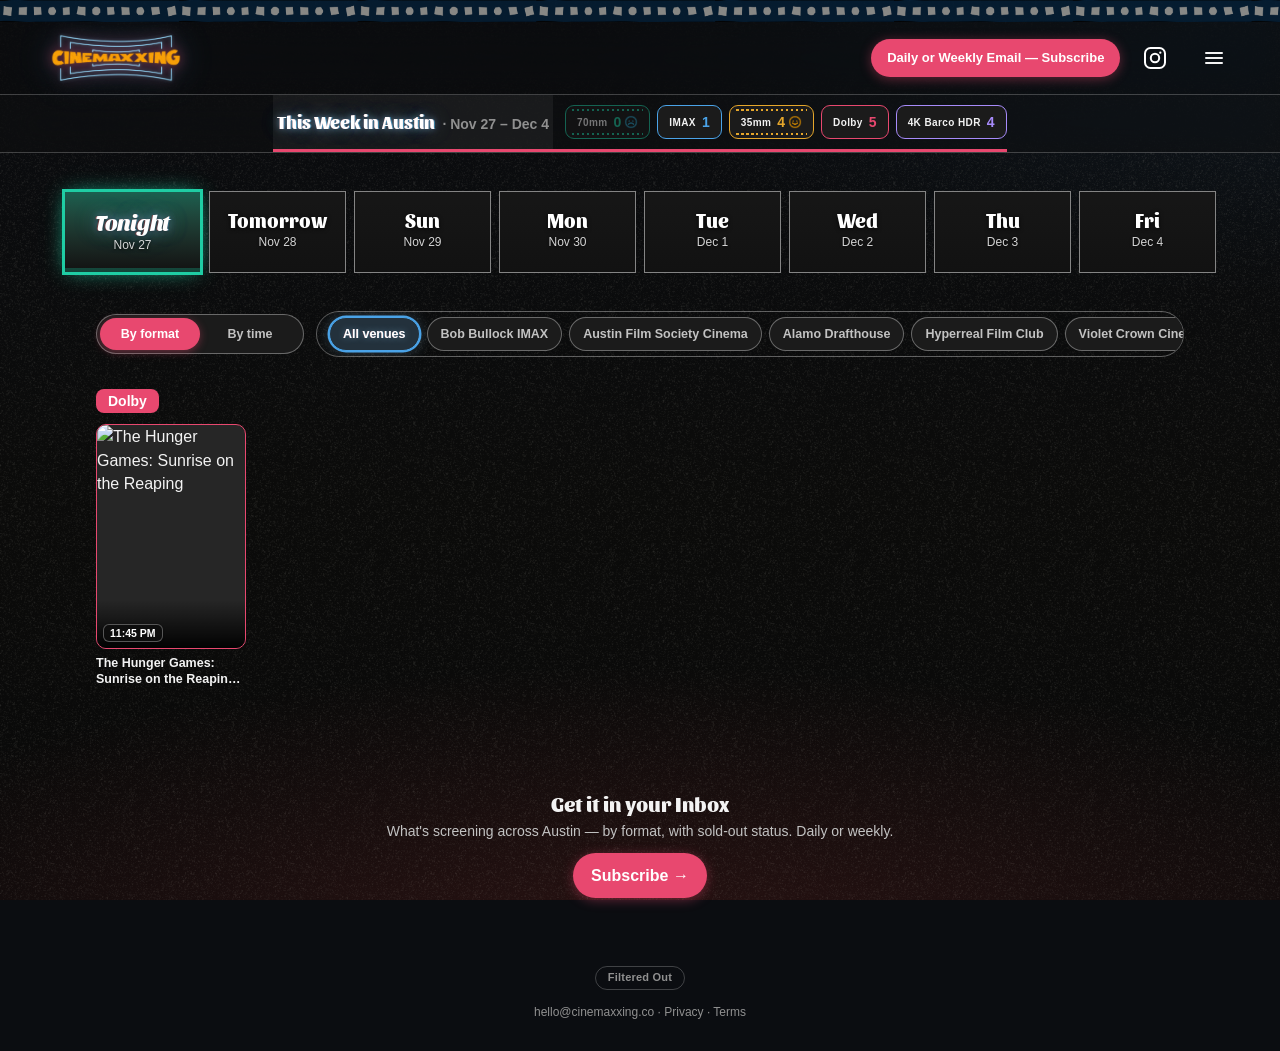
==== commit cd412ac4: "Auto-publish cinemaxxing site (1 file)" ====
--- a/index.html
+++ b/index.html
@@ -187,11 +187,11 @@
   <section class="psec" data-format="dolby">
     <div class="psec-h"><span class="fmt-badge badge-dolby">Dolby</span></div>
     <ul class="posters" style="grid-template-columns: repeat(1, var(--pw))">
-<li class="ptile" data-venues="AMC Barton Creek Square 14,AMC DINE-IN Tech Ridge 10" data-format="dolby" data-film="The Hunger Games: Sunrise on the Reaping">
+<li class="ptile" data-venues="AMC DINE-IN Tech Ridge 10" data-format="dolby" data-film="The Hunger Games: Sunrise on the Reaping">
   <button class="ptile-btn" type="button" aria-haspopup="dialog">
     <span class="ptile-poster">
 <img src="https://image.tmdb.org/t/p/w500/5ffVOGY3x3Sn3jovzvycJeizpks.jpg" alt="The Hunger Games: Sunrise on the Reaping" loading="lazy">      <span class="ptile-times">
-<span class="ptime">11:00 PM</span><span class="ptime">11:45 PM</span>      </span>
+<span class="ptime">11:45 PM</span>      </span>
     </span>
     <span class="ptile-title">The Hunger Games: Sunrise on the Reaping <span class="yr">2026</span></span>
   </button>
@@ -201,11 +201,6 @@
       <div class="fdetail-main">
 <span class="fdetail-badges"><span class="badge badge-dolby">Dolby</span><span class="aud-badge badge-atmos">Atmos</span></span>        <h3 class="fdetail-title">The Hunger Games: Sunrise on the Reaping <span class="yr">2026</span></h3>
 <div class="fdetail-facts">2h 39m · Science Fiction · Francis Lawrence</div><a class="film-lb" href="https://letterboxd.com/tmdb/1300968/" target="_blank" rel="noopener">Letterboxd ↗</a><p class="fdetail-syn">Return to the world of Panem 24 years before Katniss Everdeen volunteers in her sister&#39;s place, commencing on the morning of the reaping of the 50th Hunger Games, also known as the Second Quarter Quell.</p>        <div class="fdetail-venues">
-          <div class="fv">
-            <div class="fv-name">AMC Barton Creek Square 14</div>
-            <div class="times">
-<a class="t" href="https://www.amctheatres.com/movie-theatres/austin/amc-barton-creek-square-14/showtimes" target="_blank" rel="noopener">11:00 PM</a>            </div>
-          </div>
           <div class="fv">
             <div class="fv-name">AMC DINE-IN Tech Ridge 10</div>
             <div class="times">
@@ -221,21 +216,6 @@
 </div>
 
     <div class="view view-time">
-  <section class="tslot">
-    <div class="tslot-h"><span class="tslot-time">11:00 PM</span></div>
-    <ul class="tslot-films">
-      <li class="tcard" data-format="dolby" data-venues="AMC Barton Creek Square 14" data-film="The Hunger Games: Sunrise on the Reaping">
-        <button class="tcard-btn" type="button" aria-haspopup="dialog">
-          <span class="tcard-poster">
-<img src="https://image.tmdb.org/t/p/w500/5ffVOGY3x3Sn3jovzvycJeizpks.jpg" alt="" loading="lazy">          </span>
-          <span class="tcard-body">
-            <span class="tcard-title">The Hunger Games: Sunrise on the Reaping <span class="yr">2026</span> <span class="badge badge-dolby tcard-badge">Dolby</span> <span class="aud-badge badge-atmos">Atmos</span></span>
-            <span class="tcard-venue">AMC Barton Creek Square 14</span>
-          </span>
-        </button>
-      </li>
-    </ul>
-  </section>
   <section class="tslot">
     <div class="tslot-h"><span class="tslot-time">11:45 PM</span></div>
     <ul class="tslot-films">
@@ -8452,7 +8432,7 @@
   </footer>
 
   <script src="/s/app.js?v=cc21b798" defer></script>
-<script type="application/ld+json">[{"@context": "https://schema.org", "@type": "ScreeningEvent", "name": "The Hunger Games: Sunrise on the Reaping", "startDate": "2026-11-27T23:00:00-06:00", "eventStatus": "https://schema.org/EventScheduled", "eventAttendanceMode": "https://schema.org/OfflineEventAttendanceMode", "workPresented": {"@type": "Movie", "name": "The Hunger Games: Sunrise on the Reaping", "dateCreated": "2026", "sameAs": "https://letterboxd.com/tmdb/1300968/"}, "location": {"@type": "MovieTheater", "name": "AMC Barton Creek Square 14", "address": {"@type": "PostalAddress", "addressLocality": "Austin", "addressCountry": "US", "addressRegion": "TX"}}, "offers": {"@type": "Offer", "url": "https://www.amctheatres.com/movie-theatres/austin/amc-barton-creek-square-14/showtimes", "availability": "https://schema.org/InStock"}, "videoFormat": "Dolby", "url": "https://cinemaxxing.co/"}, {"@context": "https://schema.org", "@type": "ScreeningEvent", "name": "The Hunger Games: Sunrise on the Reaping", "startDate": "2026-11-27T23:45:00-06:00", "eventStatus": "https://schema.org/EventScheduled", "eventAttendanceMode": "https://schema.org/OfflineEventAttendanceMode", "workPresented": {"@type": "Movie", "name": "The Hunger Games: Sunrise on the Reaping", "dateCreated": "2026", "sameAs": "https://letterboxd.com/tmdb/1300968/"}, "location": {"@type": "MovieTheater", "name": "AMC DINE-IN Tech Ridge 10", "address": {"@type": "PostalAddress", "addressLocality": "Austin", "addressCountry": "US", "addressRegion": "TX"}}, "offers": {"@type": "Offer", "url": "https://www.amctheatres.com/movie-theatres/austin/amc-dine-in-tech-ridge-10/showtimes", "availability": "https://schema.org/InStock"}, "videoFormat": "Dolby", "url": "https://cinemaxxing.co/"}]</script>  <div id="glass-wrapper"></div>
+<script type="application/ld+json">[{"@context": "https://schema.org", "@type": "ScreeningEvent", "name": "The Hunger Games: Sunrise on the Reaping", "startDate": "2026-11-27T23:45:00-06:00", "eventStatus": "https://schema.org/EventScheduled", "eventAttendanceMode": "https://schema.org/OfflineEventAttendanceMode", "workPresented": {"@type": "Movie", "name": "The Hunger Games: Sunrise on the Reaping", "dateCreated": "2026", "sameAs": "https://letterboxd.com/tmdb/1300968/"}, "location": {"@type": "MovieTheater", "name": "AMC DINE-IN Tech Ridge 10", "address": {"@type": "PostalAddress", "addressLocality": "Austin", "addressCountry": "US", "addressRegion": "TX"}}, "offers": {"@type": "Offer", "url": "https://www.amctheatres.com/movie-theatres/austin/amc-dine-in-tech-ridge-10/showtimes", "availability": "https://schema.org/InStock"}, "videoFormat": "Dolby", "url": "https://cinemaxxing.co/"}]</script>  <div id="glass-wrapper"></div>
   <script defer src="/s/glass/container.js?v=cc21b798"></script>
   <script defer src="/s/glass/button.js?v=cc21b798"></script>
   <script defer src="/s/glass/glass-return-to-top.js?v=cc21b798"></script>
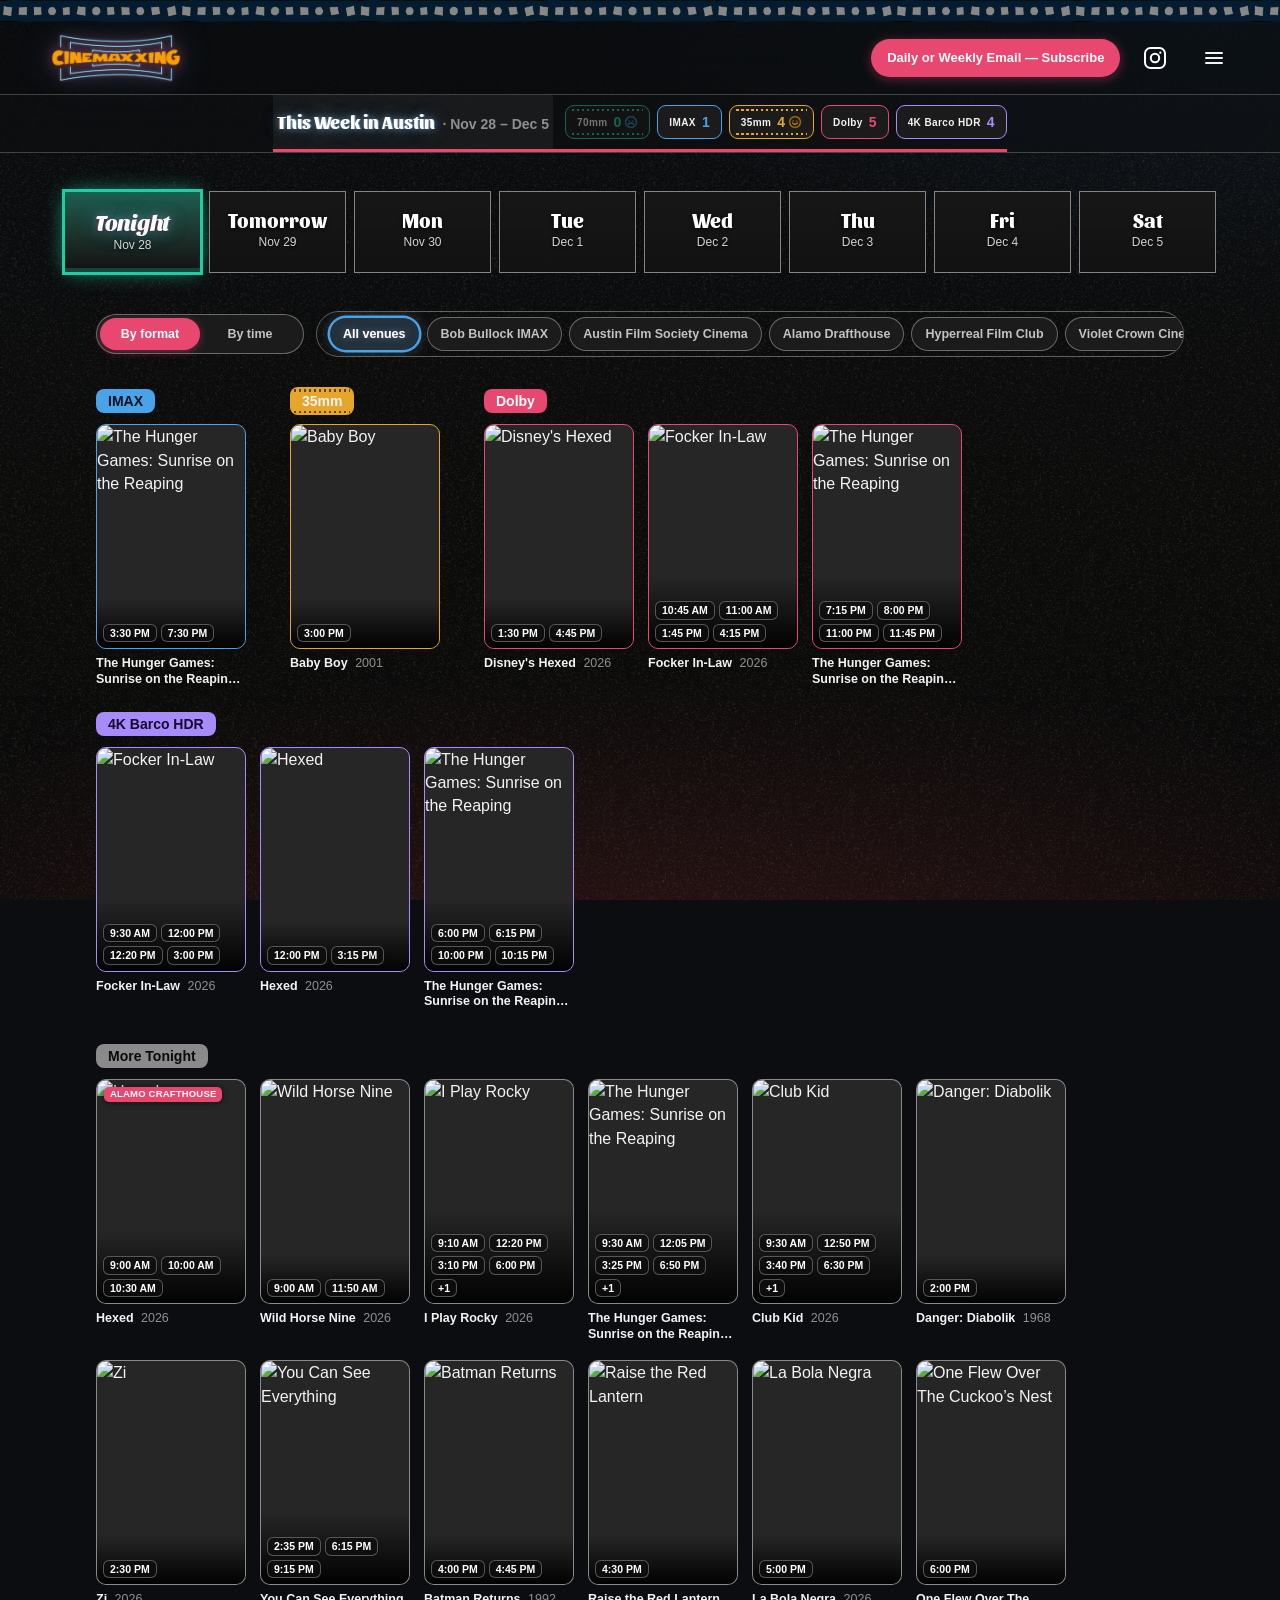
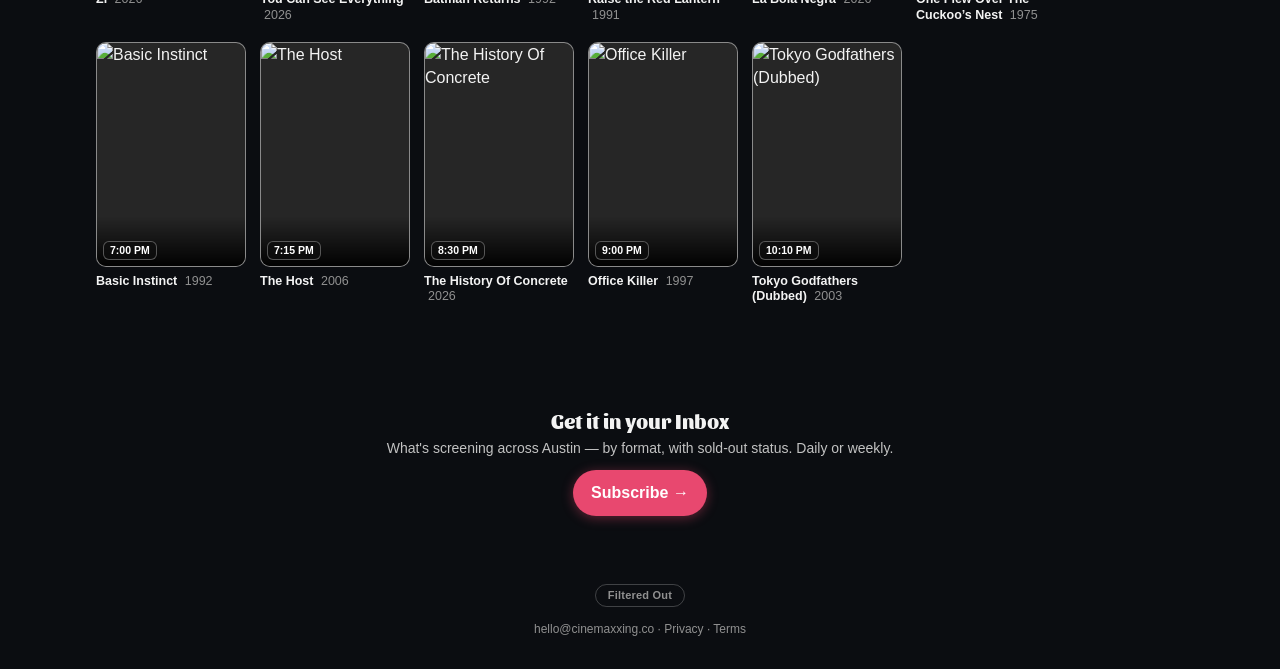
==== commit 7e133ff5: "Auto-publish cinemaxxing site (2 files)" ====
--- a/index.html
+++ b/index.html
@@ -63,7 +63,7 @@
     <div class="sectionbar-row">
       <div class="sect-active">
         <a href="/" class="sect on sect-wide">
-          <b class="sect-title">This Week in Austin</b><span class="sect-meta"> · Nov 27 – Dec 4</span>        </a>
+          <b class="sect-title">This Week in Austin</b><span class="sect-meta"> · Nov 28 – Dec 5</span>        </a>
         <div class="scoreboard" role="group" aria-label="Filter by format">
           <button class="score score-70mm score-zero" data-filter-format="70mm" type="button">
             <span class="score-label">70mm</span>
@@ -108,53 +108,53 @@
 <h1 class="sr-only">Austin Movie Showtimes This Week — IMAX, 70mm, 35mm Film Prints &amp; Repertory</h1>
 <!-- Day selector — today + the next days; each backed by a tinted poster from that day -->
 <div class="week-days" id="weekDays" role="tablist" aria-label="Pick a day">
-  <button class="week-day week-day-on" data-iso="2026-11-27" role="tab"
+  <button class="week-day week-day-on" data-iso="2026-11-28" role="tab"
           aria-selected="true" type="button"
-          style="--day-tint: var(--f-70mm); --day-bg: url('https://image.tmdb.org/t/p/w500/5ffVOGY3x3Sn3jovzvycJeizpks.jpg')">
-    <span class="week-day-dow"><span class="dow-lg js-daypart" data-sunset="1795822200000">Tonight</span><span class="dow-sm js-daypart" data-sunset="1795822200000">Today</span></span>
-    <span class="week-day-date">Nov 27</span>
-  </button>
-  <button class="week-day" data-iso="2026-11-28" role="tab"
+          style="--day-tint: var(--f-70mm); --day-bg: url('https://image.tmdb.org/t/p/w500/jKBjeXM7iBBV9UkUcOXx3m7FSHY.jpg')">
+    <span class="week-day-dow"><span class="dow-lg js-daypart" data-sunset="1795908600000">Today</span><span class="dow-sm js-daypart" data-sunset="1795908600000">Today</span></span>
+    <span class="week-day-date">Nov 28</span>
+  </button>
+  <button class="week-day" data-iso="2026-11-29" role="tab"
           aria-selected="false" type="button"
           style="--day-tint: var(--f-imax); --day-bg: url('https://image.tmdb.org/t/p/w500/yykeYKbDBM9eUMJUucaaDo2mi1p.jpg')">
-    <span class="week-day-dow"><span class="dow-lg">Tomorrow</span><span class="dow-sm">Sat</span></span>
-    <span class="week-day-date">Nov 28</span>
-  </button>
-  <button class="week-day" data-iso="2026-11-29" role="tab"
+    <span class="week-day-dow"><span class="dow-lg">Tomorrow</span><span class="dow-sm">Sun</span></span>
+    <span class="week-day-date">Nov 29</span>
+  </button>
+  <button class="week-day" data-iso="2026-11-30" role="tab"
           aria-selected="false" type="button"
           style="--day-tint: var(--f-35mm); --day-bg: url('https://image.tmdb.org/t/p/w500/iHJhSfqFpDMOyeMc6h6BOeHxse2.jpg')">
-    <span class="week-day-dow"><span class="dow-lg">Sun</span><span class="dow-sm">Sun</span></span>
-    <span class="week-day-date">Nov 29</span>
-  </button>
-  <button class="week-day" data-iso="2026-11-30" role="tab"
+    <span class="week-day-dow"><span class="dow-lg">Mon</span><span class="dow-sm">Mon</span></span>
+    <span class="week-day-date">Nov 30</span>
+  </button>
+  <button class="week-day" data-iso="2026-12-01" role="tab"
           aria-selected="false" type="button"
           style="--day-tint: var(--accent); --day-bg: url('https://image.tmdb.org/t/p/w500/5ffVOGY3x3Sn3jovzvycJeizpks.jpg')">
-    <span class="week-day-dow"><span class="dow-lg">Mon</span><span class="dow-sm">Mon</span></span>
-    <span class="week-day-date">Nov 30</span>
-  </button>
-  <button class="week-day" data-iso="2026-12-01" role="tab"
-          aria-selected="false" type="button"
-          style="--day-tint: var(--f-hdr); --day-bg: url('https://image.tmdb.org/t/p/w500/ra6flIBpcOHlVlfH1i3ow1U2LZv.jpg')">
     <span class="week-day-dow"><span class="dow-lg">Tue</span><span class="dow-sm">Tue</span></span>
     <span class="week-day-date">Dec 1</span>
   </button>
   <button class="week-day" data-iso="2026-12-02" role="tab"
           aria-selected="false" type="button"
-          style="--day-tint: var(--gold); --day-bg: url('https://image.tmdb.org/t/p/w500/nLwv1pxRCRZucQaqs6oPkq7HH3K.jpg')">
+          style="--day-tint: var(--f-hdr); --day-bg: url('https://image.tmdb.org/t/p/w500/nLwv1pxRCRZucQaqs6oPkq7HH3K.jpg')">
     <span class="week-day-dow"><span class="dow-lg">Wed</span><span class="dow-sm">Wed</span></span>
     <span class="week-day-date">Dec 2</span>
   </button>
   <button class="week-day" data-iso="2026-12-03" role="tab"
           aria-selected="false" type="button"
-          style="--day-tint: var(--f-imax); --day-bg: url('https://image.tmdb.org/t/p/w500/7HPvgItDw9NgW3iy4tFRRuGNbuN.jpg')">
+          style="--day-tint: var(--gold); --day-bg: url('https://image.tmdb.org/t/p/w500/7HPvgItDw9NgW3iy4tFRRuGNbuN.jpg')">
     <span class="week-day-dow"><span class="dow-lg">Thu</span><span class="dow-sm">Thu</span></span>
     <span class="week-day-date">Dec 3</span>
   </button>
   <button class="week-day" data-iso="2026-12-04" role="tab"
           aria-selected="false" type="button"
-          style="--day-tint: var(--f-70mm); --day-bg: url('https://image.tmdb.org/t/p/w500/bjiS5ipwxb9JFy3XRRN4OAilSeX.jpg')">
+          style="--day-tint: var(--f-imax); --day-bg: url('https://image.tmdb.org/t/p/w500/bjiS5ipwxb9JFy3XRRN4OAilSeX.jpg')">
     <span class="week-day-dow"><span class="dow-lg">Fri</span><span class="dow-sm">Fri</span></span>
     <span class="week-day-date">Dec 4</span>
+  </button>
+  <button class="week-day" data-iso="2026-12-05" role="tab"
+          aria-selected="false" type="button"
+          style="--day-tint: var(--f-70mm); --day-bg: url('https://image.tmdb.org/t/p/w500/oOleziEempUPu96jkGs0Pj6tKxj.jpg')">
+    <span class="week-day-dow"><span class="dow-lg">Sat</span><span class="dow-sm">Sat</span></span>
+    <span class="week-day-date">Dec 5</span>
   </button>
 </div>
 
@@ -171,70 +171,19 @@
     <button class="chip" data-filter-venue="Alamo Drafthouse" type="button">Alamo Drafthouse</button>
     <button class="chip" data-filter-venue="Hyperreal Film Club" type="button">Hyperreal Film Club</button>
     <button class="chip" data-filter-venue="Violet Crown Cinema" type="button">Violet Crown Cinema</button>
+    <button class="chip" data-filter-venue="We Luv Video" type="button">We Luv Video</button>
     <button class="chip" data-filter-venue="AMC Barton Creek Square 14" type="button">AMC Barton Creek Square 14</button>
     <button class="chip" data-filter-venue="AMC DINE-IN Tech Ridge 10" type="button">AMC DINE-IN Tech Ridge 10</button>
   </div>
   <select class="venue-select" aria-label="Filter by venue">
     <option value="">All venues</option>
-<option value="Bob Bullock IMAX">Bob Bullock IMAX</option><option value="Austin Film Society Cinema">Austin Film Society Cinema</option><option value="Alamo Drafthouse">Alamo Drafthouse</option><option value="Hyperreal Film Club">Hyperreal Film Club</option><option value="Violet Crown Cinema">Violet Crown Cinema</option><option value="AMC Barton Creek Square 14">AMC Barton Creek Square 14</option><option value="AMC DINE-IN Tech Ridge 10">AMC DINE-IN Tech Ridge 10</option>  </select>
+<option value="Bob Bullock IMAX">Bob Bullock IMAX</option><option value="Austin Film Society Cinema">Austin Film Society Cinema</option><option value="Alamo Drafthouse">Alamo Drafthouse</option><option value="Hyperreal Film Club">Hyperreal Film Club</option><option value="Violet Crown Cinema">Violet Crown Cinema</option><option value="We Luv Video">We Luv Video</option><option value="AMC Barton Creek Square 14">AMC Barton Creek Square 14</option><option value="AMC DINE-IN Tech Ridge 10">AMC DINE-IN Tech Ridge 10</option>  </select>
 </div>
 
 
 <!-- One day's By-Format / By-Time views at a time — same shared macros as Tonight -->
 <div class="week-body" id="weekBody">
-  <div class="dayviews" data-iso="2026-11-27">
-    <div class="view view-format">
-  <section class="psec" data-format="dolby">
-    <div class="psec-h"><span class="fmt-badge badge-dolby">Dolby</span></div>
-    <ul class="posters" style="grid-template-columns: repeat(1, var(--pw))">
-<li class="ptile" data-venues="AMC DINE-IN Tech Ridge 10" data-format="dolby" data-film="The Hunger Games: Sunrise on the Reaping">
-  <button class="ptile-btn" type="button" aria-haspopup="dialog">
-    <span class="ptile-poster">
-<img src="https://image.tmdb.org/t/p/w500/5ffVOGY3x3Sn3jovzvycJeizpks.jpg" alt="The Hunger Games: Sunrise on the Reaping" loading="lazy">      <span class="ptile-times">
-<span class="ptime">11:45 PM</span>      </span>
-    </span>
-    <span class="ptile-title">The Hunger Games: Sunrise on the Reaping <span class="yr">2026</span></span>
-  </button>
-  <template class="ptile-detail">
-    <div class="fdetail">
-      <div class="fdetail-poster"><img src="https://image.tmdb.org/t/p/w500/5ffVOGY3x3Sn3jovzvycJeizpks.jpg" alt=""></div>
-      <div class="fdetail-main">
-<span class="fdetail-badges"><span class="badge badge-dolby">Dolby</span><span class="aud-badge badge-atmos">Atmos</span></span>        <h3 class="fdetail-title">The Hunger Games: Sunrise on the Reaping <span class="yr">2026</span></h3>
-<div class="fdetail-facts">2h 39m · Science Fiction · Francis Lawrence</div><a class="film-lb" href="https://letterboxd.com/tmdb/1300968/" target="_blank" rel="noopener">Letterboxd ↗</a><p class="fdetail-syn">Return to the world of Panem 24 years before Katniss Everdeen volunteers in her sister&#39;s place, commencing on the morning of the reaping of the 50th Hunger Games, also known as the Second Quarter Quell.</p>        <div class="fdetail-venues">
-          <div class="fv">
-            <div class="fv-name">AMC DINE-IN Tech Ridge 10</div>
-            <div class="times">
-<a class="t" href="https://www.amctheatres.com/movie-theatres/austin/amc-dine-in-tech-ridge-10/showtimes" target="_blank" rel="noopener">11:45 PM</a>            </div>
-          </div>
-        </div>
-      </div>
-<div class="fdetail-venue-icons" aria-hidden="true"><img src="/s/logos/amc.png?v=cc21b798" alt=""></div>    </div>
-  </template>
-</li>
-    </ul>
-  </section>
-</div>
-
-    <div class="view view-time">
-  <section class="tslot">
-    <div class="tslot-h"><span class="tslot-time">11:45 PM</span></div>
-    <ul class="tslot-films">
-      <li class="tcard" data-format="dolby" data-venues="AMC DINE-IN Tech Ridge 10" data-film="The Hunger Games: Sunrise on the Reaping">
-        <button class="tcard-btn" type="button" aria-haspopup="dialog">
-          <span class="tcard-poster">
-<img src="https://image.tmdb.org/t/p/w500/5ffVOGY3x3Sn3jovzvycJeizpks.jpg" alt="" loading="lazy">          </span>
-          <span class="tcard-body">
-            <span class="tcard-title">The Hunger Games: Sunrise on the Reaping <span class="yr">2026</span> <span class="badge badge-dolby tcard-badge">Dolby</span> <span class="aud-badge badge-atmos">Atmos</span></span>
-            <span class="tcard-venue">AMC DINE-IN Tech Ridge 10</span>
-          </span>
-        </button>
-      </li>
-    </ul>
-  </section>
-</div>
-
-  </div>
-  <div class="dayviews" data-iso="2026-11-28" hidden>
+  <div class="dayviews" data-iso="2026-11-28">
     <div class="view view-format">
   <section class="psec" data-format="imax">
     <div class="psec-h"><span class="fmt-badge badge-imax">IMAX</span></div>
@@ -479,7 +428,7 @@
     </ul>
   </section>
   <section class="psec" data-format="more">
-    <div class="psec-h"><span class="fmt-badge badge-more">More Tomorrow</span></div>
+    <div class="psec-h"><span class="fmt-badge badge-more">More Today</span></div>
     <ul class="posters">
 <li class="ptile" data-venues="Alamo Drafthouse" data-format="more" data-film="Hexed">
   <button class="ptile-btn" type="button" aria-haspopup="dialog">
@@ -1933,7 +1882,7 @@
     </ul>
   </section>
   <section class="psec" data-format="more">
-    <div class="psec-h"><span class="fmt-badge badge-more">More Sunday</span></div>
+    <div class="psec-h"><span class="fmt-badge badge-more">More Tomorrow</span></div>
     <ul class="posters">
 <li class="ptile" data-venues="Violet Crown Cinema" data-format="more" data-film="The Hunger Games: Sunrise on the Reaping">
   <button class="ptile-btn" type="button" aria-haspopup="dialog">
@@ -8384,6 +8333,736 @@
           <span class="tcard-body">
             <span class="tcard-title">Hundreds OF Beavers <span class="yr">2024</span></span>
             <span class="tcard-venue">Hyperreal Film Club</span>
+          </span>
+        </button>
+      </li>
+    </ul>
+  </section>
+  <section class="tslot">
+    <div class="tslot-h"><span class="tslot-time">10:50 PM</span></div>
+    <ul class="tslot-films">
+      <li class="tcard" data-format="dolby" data-venues="AMC DINE-IN Tech Ridge 10" data-film="Violent Night 2">
+        <button class="tcard-btn" type="button" aria-haspopup="dialog">
+          <span class="tcard-poster">
+<img src="https://image.tmdb.org/t/p/w500/7HPvgItDw9NgW3iy4tFRRuGNbuN.jpg" alt="" loading="lazy">          </span>
+          <span class="tcard-body">
+            <span class="tcard-title">Violent Night 2 <span class="yr">2026</span> <span class="badge badge-dolby tcard-badge">Dolby</span> <span class="aud-badge badge-atmos">Atmos</span></span>
+            <span class="tcard-venue">AMC DINE-IN Tech Ridge 10</span>
+          </span>
+        </button>
+      </li>
+    </ul>
+  </section>
+</div>
+
+  </div>
+  <div class="dayviews" data-iso="2026-12-05" hidden>
+    <div class="view view-format">
+  <section class="psec" data-format="35mm">
+    <div class="psec-h"><span class="fmt-badge badge-35mm">35mm</span></div>
+    <ul class="posters" style="grid-template-columns: repeat(1, var(--pw))">
+<li class="ptile" data-venues="Austin Film Society Cinema" data-format="35mm" data-film="PAPER TIGER in 35mm">
+  <button class="ptile-btn" type="button" aria-haspopup="dialog">
+    <span class="ptile-poster">
+<img src="https://image.tmdb.org/t/p/w500/p6oLmq5KmuWY6uRXBQBL2q30jia.jpg" alt="PAPER TIGER in 35mm" loading="lazy">      <span class="ptile-times">
+<span class="ptime">3:00 PM</span>      </span>
+    </span>
+    <span class="ptile-title">PAPER TIGER in 35mm <span class="yr">2026</span></span>
+  </button>
+  <template class="ptile-detail">
+    <div class="fdetail">
+      <div class="fdetail-poster"><img src="https://image.tmdb.org/t/p/w500/p6oLmq5KmuWY6uRXBQBL2q30jia.jpg" alt=""></div>
+      <div class="fdetail-main">
+<span class="fdetail-badges"><span class="badge badge-35mm">35mm</span></span>        <h3 class="fdetail-title">PAPER TIGER in 35mm <span class="yr">2026</span></h3>
+<div class="fdetail-facts">1h 55m · Crime · James Gray</div><a class="film-lb" href="https://letterboxd.com/tmdb/1381273/" target="_blank" rel="noopener">Letterboxd ↗</a><p class="fdetail-syn">Two brothers become entangled in a scheme that turns out to be too good to be true. As they try to navigate their way through the dangerous world of the Russian mafia, family bonds begin to fray with life-altering consequences.</p>        <div class="fdetail-venues">
+          <div class="fv">
+            <div class="fv-name">Austin Film Society Cinema</div>
+            <div class="times">
+<a class="t" href="https://austinfilmsociety.my.salesforce-sites.com/ticket/#/instances/a3Cjr000000NUwfEAG" target="_blank" rel="noopener">3:00 PM</a>            </div>
+          </div>
+        </div>
+      </div>
+<div class="fdetail-venue-icons" aria-hidden="true"><img src="/s/logos/austin-film-society.png?v=cc21b798" alt=""></div>    </div>
+  </template>
+</li>
+    </ul>
+  </section>
+  <section class="psec" data-format="dolby">
+    <div class="psec-h"><span class="fmt-badge badge-dolby">Dolby</span></div>
+    <ul class="posters" style="grid-template-columns: repeat(2, var(--pw))">
+<li class="ptile" data-venues="AMC Barton Creek Square 14,AMC DINE-IN Tech Ridge 10" data-format="dolby" data-film="Violent Night 2">
+  <button class="ptile-btn" type="button" aria-haspopup="dialog">
+    <span class="ptile-poster">
+<img src="https://image.tmdb.org/t/p/w500/7HPvgItDw9NgW3iy4tFRRuGNbuN.jpg" alt="Violent Night 2" loading="lazy">      <span class="ptile-times">
+<span class="ptime">2:20 PM</span><span class="ptime">5:10 PM</span><span class="ptime">7:30 PM</span><span class="ptime">8:00 PM</span><span class="ptime ptime-more">+2</span>      </span>
+    </span>
+    <span class="ptile-title">Violent Night 2 <span class="yr">2026</span></span>
+  </button>
+  <template class="ptile-detail">
+    <div class="fdetail">
+      <div class="fdetail-poster"><img src="https://image.tmdb.org/t/p/w500/7HPvgItDw9NgW3iy4tFRRuGNbuN.jpg" alt=""></div>
+      <div class="fdetail-main">
+<span class="fdetail-badges"><span class="badge badge-dolby">Dolby</span><span class="aud-badge badge-atmos">Atmos</span></span>        <h3 class="fdetail-title">Violent Night 2 <span class="yr">2026</span></h3>
+<div class="fdetail-facts">1h 50m · Action · Tommy Wirkola</div><a class="film-lb" href="https://letterboxd.com/tmdb/1078446/" target="_blank" rel="noopener">Letterboxd ↗</a><p class="fdetail-syn">When Santa forgets the true meaning of Christmas, he finds himself in the heart of a lively mall community in desperate need of his help. Sapped of his magic, he’ll need another way to take on the goons threatening the mall, and time is running out. Santa has to rediscover his faith in goodness and call in some last-minute reinforcements from the one person no baddie wants to tangle with: Mrs. Claus.</p>        <div class="fdetail-venues">
+          <div class="fv">
+            <div class="fv-name">AMC Barton Creek Square 14</div>
+            <div class="times">
+<a class="t" href="https://www.amctheatres.com/movie-theatres/austin/amc-barton-creek-square-14/showtimes" target="_blank" rel="noopener">7:30 PM</a><a class="t" href="https://www.amctheatres.com/movie-theatres/austin/amc-barton-creek-square-14/showtimes" target="_blank" rel="noopener">10:15 PM</a>            </div>
+          </div>
+          <div class="fv">
+            <div class="fv-name">AMC DINE-IN Tech Ridge 10</div>
+            <div class="times">
+<a class="t" href="https://www.amctheatres.com/movie-theatres/austin/amc-dine-in-tech-ridge-10/showtimes" target="_blank" rel="noopener">2:20 PM</a><a class="t" href="https://www.amctheatres.com/movie-theatres/austin/amc-dine-in-tech-ridge-10/showtimes" target="_blank" rel="noopener">5:10 PM</a><a class="t" href="https://www.amctheatres.com/movie-theatres/austin/amc-dine-in-tech-ridge-10/showtimes" target="_blank" rel="noopener">8:00 PM</a><a class="t" href="https://www.amctheatres.com/movie-theatres/austin/amc-dine-in-tech-ridge-10/showtimes" target="_blank" rel="noopener">10:50 PM</a>            </div>
+          </div>
+        </div>
+      </div>
+<div class="fdetail-venue-icons" aria-hidden="true"><img src="/s/logos/amc.png?v=cc21b798" alt=""></div>    </div>
+  </template>
+</li>
+<li class="ptile" data-venues="AMC Barton Creek Square 14" data-format="dolby" data-film="Spider-Man: (Brand New) Brand New Day">
+  <button class="ptile-btn" type="button" aria-haspopup="dialog">
+    <span class="ptile-poster">
+<img src="https://image.tmdb.org/t/p/w500/bjiS5ipwxb9JFy3XRRN4OAilSeX.jpg" alt="Spider-Man: (Brand New) Brand New Day" loading="lazy">      <span class="ptile-times">
+<span class="ptime">4:00 PM</span>      </span>
+    </span>
+    <span class="ptile-title">Spider-Man: (Brand New) Brand New Day <span class="yr">2026</span></span>
+  </button>
+  <template class="ptile-detail">
+    <div class="fdetail">
+      <div class="fdetail-poster"><img src="https://image.tmdb.org/t/p/w500/bjiS5ipwxb9JFy3XRRN4OAilSeX.jpg" alt=""></div>
+      <div class="fdetail-main">
+<span class="fdetail-badges"><span class="badge badge-dolby">Dolby</span><span class="aud-badge badge-atmos">Atmos</span></span>        <h3 class="fdetail-title">Spider-Man: (Brand New) Brand New Day <span class="yr">2026</span></h3>
+<div class="fdetail-facts">2h 25m · Science Fiction · Destin Daniel Cretton</div><a class="film-lb" href="https://letterboxd.com/tmdb/969681/" target="_blank" rel="noopener">Letterboxd ↗</a><p class="fdetail-syn">Fighting crime full-time as Spider-Man in a world that doesn&#39;t remember him—and the pressure of seeing his old friends move on without him—sparks a change in Peter Parker he may not have the power to control. But that transformation might also be the only thing that can stop a shocking new threat to the city and those he loves - a powerful villain no one can even see.</p>        <div class="fdetail-venues">
+          <div class="fv">
+            <div class="fv-name">AMC Barton Creek Square 14</div>
+            <div class="times">
+<a class="t" href="https://www.amctheatres.com/movie-theatres/austin/amc-barton-creek-square-14/showtimes" target="_blank" rel="noopener">4:00 PM</a>            </div>
+          </div>
+        </div>
+      </div>
+<div class="fdetail-venue-icons" aria-hidden="true"><img src="/s/logos/amc.png?v=cc21b798" alt=""></div>    </div>
+  </template>
+</li>
+    </ul>
+  </section>
+  <section class="psec" data-format="hdr">
+    <div class="psec-h"><span class="fmt-badge badge-hdr">4K Barco HDR</span></div>
+    <ul class="posters" style="grid-template-columns: repeat(1, var(--pw))">
+<li class="ptile" data-venues="Alamo Drafthouse" data-format="hdr" data-film="Violent Night 2">
+  <button class="ptile-btn" type="button" aria-haspopup="dialog">
+    <span class="ptile-poster">
+<img src="https://image.tmdb.org/t/p/w500/7HPvgItDw9NgW3iy4tFRRuGNbuN.jpg" alt="Violent Night 2" loading="lazy">      <span class="ptile-times">
+<span class="ptime">6:00 PM</span><span class="ptime">7:00 PM</span><span class="ptime">9:00 PM</span><span class="ptime">10:00 PM</span>      </span>
+    </span>
+    <span class="ptile-title">Violent Night 2 <span class="yr">2026</span></span>
+  </button>
+  <template class="ptile-detail">
+    <div class="fdetail">
+      <div class="fdetail-poster"><img src="https://image.tmdb.org/t/p/w500/7HPvgItDw9NgW3iy4tFRRuGNbuN.jpg" alt=""></div>
+      <div class="fdetail-main">
+<span class="fdetail-badges"><span class="badge badge-hdr">4K Barco HDR</span><span class="aud-badge badge-atmos">Atmos</span></span>        <h3 class="fdetail-title">Violent Night 2 <span class="yr">2026</span></h3>
+<div class="fdetail-facts">1h 50m · Action · Tommy Wirkola</div><a class="film-lb" href="https://letterboxd.com/tmdb/1078446/" target="_blank" rel="noopener">Letterboxd ↗</a><p class="fdetail-syn">When Santa forgets the true meaning of Christmas, he finds himself in the heart of a lively mall community in desperate need of his help. Sapped of his magic, he’ll need another way to take on the goons threatening the mall, and time is running out. Santa has to rediscover his faith in goodness and call in some last-minute reinforcements from the one person no baddie wants to tangle with: Mrs. Claus.</p>        <div class="fdetail-venues">
+          <div class="fv">
+            <div class="fv-name">Alamo South Lamar</div>
+            <div class="times">
+<a class="t" href="https://drafthouse.com/austin/show/violent-night-2" target="_blank" rel="noopener">6:00 PM</a><a class="t" href="https://drafthouse.com/austin/show/violent-night-2" target="_blank" rel="noopener">9:00 PM</a>            </div>
+          </div>
+          <div class="fv">
+            <div class="fv-name">Alamo Lakeline</div>
+            <div class="times">
+<a class="t" href="https://drafthouse.com/austin/show/violent-night-2" target="_blank" rel="noopener">7:00 PM</a><a class="t" href="https://drafthouse.com/austin/show/violent-night-2" target="_blank" rel="noopener">10:00 PM</a>            </div>
+          </div>
+        </div>
+      </div>
+<div class="fdetail-venue-icons" aria-hidden="true"><img src="/s/logos/alamo.png?v=cc21b798" alt=""></div>    </div>
+  </template>
+</li>
+    </ul>
+  </section>
+  <section class="psec" data-format="more">
+    <div class="psec-h"><span class="fmt-badge badge-more">More Saturday</span></div>
+    <ul class="posters">
+<li class="ptile" data-venues="We Luv Video" data-format="more" data-film="Toon Time!">
+  <button class="ptile-btn" type="button" aria-haspopup="dialog">
+    <span class="ptile-poster">
+<img src="https://image.tmdb.org/t/p/w500/8C8LHHPetmNUGZxMwYwWigAqLo6.jpg" alt="Toon Time!" loading="lazy">      <span class="ptile-times">
+<span class="ptime">9:00 AM</span>      </span>
+    </span>
+    <span class="ptile-title">Toon Time! <span class="yr">2012</span></span>
+  </button>
+  <template class="ptile-detail">
+    <div class="fdetail">
+      <div class="fdetail-poster"><img src="https://image.tmdb.org/t/p/w500/8C8LHHPetmNUGZxMwYwWigAqLo6.jpg" alt=""></div>
+      <div class="fdetail-main">
+        <h3 class="fdetail-title">Toon Time! <span class="yr">2012</span></h3>
+<div class="fdetail-facts">7m · Animation · Rob Gibbs</div><a class="film-lb" href="https://letterboxd.com/tmdb/141528/" target="_blank" rel="noopener">Letterboxd ↗</a><p class="fdetail-syn">When a clock lands on Mater&#39;s engine, he travels back in time to 1909 where he meets Stanley, an ambitious young car on his way to California. With the help of Lightning McQueen, Mater alters history by convincing Stanley to stay and build Radiator Springs. Stanley meets Lizzie and they commemorate the opening of the new courthouse with their wedding.</p>        <div class="fdetail-venues">
+          <div class="fv">
+            <div class="fv-name">We Luv Video</div>
+            <div class="times">
+<a class="t" href="https://store.weluvvideo.org/events/toon-time-december-2026" target="_blank" rel="noopener">9:00 AM</a>            </div>
+          </div>
+        </div>
+      </div>
+    </div>
+  </template>
+</li>
+<li class="ptile" data-venues="Violet Crown Cinema" data-format="more" data-film="Behemoth!">
+  <button class="ptile-btn" type="button" aria-haspopup="dialog">
+    <span class="ptile-poster">
+<img src="https://image.tmdb.org/t/p/w500/bcyGYWfcXr0GnXewaE5gkvYy1iQ.jpg" alt="Behemoth!" loading="lazy">      <span class="ptile-times">
+<span class="ptime">10:00 AM</span><span class="ptime">12:55 PM</span><span class="ptime">3:50 PM</span><span class="ptime">6:45 PM</span><span class="ptime ptime-more">+1</span>      </span>
+    </span>
+    <span class="ptile-title">Behemoth! <span class="yr">2026</span></span>
+  </button>
+  <template class="ptile-detail">
+    <div class="fdetail">
+      <div class="fdetail-poster"><img src="https://image.tmdb.org/t/p/w500/bcyGYWfcXr0GnXewaE5gkvYy1iQ.jpg" alt=""></div>
+      <div class="fdetail-main">
+        <h3 class="fdetail-title">Behemoth! <span class="yr">2026</span></h3>
+<div class="fdetail-facts">2h 7m · Music · Tony Gilroy</div><a class="film-lb" href="https://letterboxd.com/tmdb/1452168/" target="_blank" rel="noopener">Letterboxd ↗</a><p class="fdetail-syn">Gifted cellist Alex Serian returns home to Los Angeles after 20 years on the road. Music, which has been the constant, all-consuming river of his life, begins to carry Alex on an adventure that will change him forever.</p>        <div class="fdetail-venues">
+          <div class="fv">
+            <div class="fv-name">Violet Crown Cinema</div>
+            <div class="times">
+<a class="t" href="https://austin.violetcrown.com/checkout/showing/behemoth/4367297/" target="_blank" rel="noopener">10:00 AM</a><a class="t" href="https://austin.violetcrown.com/checkout/showing/behemoth/4367298/" target="_blank" rel="noopener">12:55 PM</a><a class="t" href="https://austin.violetcrown.com/checkout/showing/behemoth/4367299/" target="_blank" rel="noopener">3:50 PM</a><a class="t" href="https://austin.violetcrown.com/checkout/showing/behemoth/4367300/" target="_blank" rel="noopener">6:45 PM</a><a class="t" href="https://austin.violetcrown.com/checkout/showing/behemoth/4367301/" target="_blank" rel="noopener">9:40 PM</a>            </div>
+          </div>
+        </div>
+      </div>
+<div class="fdetail-venue-icons" aria-hidden="true"><img src="/s/logos/violet-crown.png?v=cc21b798" alt=""></div>    </div>
+  </template>
+</li>
+<li class="ptile" data-venues="Alamo Drafthouse" data-format="more" data-film="The Polar Express">
+  <button class="ptile-btn" type="button" aria-haspopup="dialog">
+    <span class="ptile-poster">
+<img src="https://image.tmdb.org/t/p/w500/eOoCzH0MqeGr2taUZO4SwG416PF.jpg" alt="The Polar Express" loading="lazy"><span class="ptile-event">Movie Party</span>      <span class="ptile-times">
+<span class="ptime">11:00 AM</span><span class="ptime">12:00 PM</span>      </span>
+    </span>
+    <span class="ptile-title">The Polar Express <span class="yr">2004</span></span>
+  </button>
+  <template class="ptile-detail">
+    <div class="fdetail">
+      <div class="fdetail-poster"><img src="https://image.tmdb.org/t/p/w500/eOoCzH0MqeGr2taUZO4SwG416PF.jpg" alt=""></div>
+      <div class="fdetail-main">
+        <h3 class="fdetail-title">The Polar Express <span class="yr">2004</span> <span class="ev-label">Movie Party</span></h3>
+<div class="fdetail-facts">1h 40m · Adventure · Robert Zemeckis</div><a class="film-lb" href="https://letterboxd.com/tmdb/5255/" target="_blank" rel="noopener">Letterboxd ↗</a><p class="fdetail-event">, please. You can’t attend THE POLAR EXPRESS Movie Party without your ticket. And believe us when we tell you that the conductor (one of many Tom Hankses in this movie) is very particular about it. Once you and the kiddos come aboard this special holiday movie party, we’ll have all sorts of fun surprises waiting for you, including kid-friendly props and some fun activity sheets for you to take home. With fun props, tasty treats, and more Tom Hankses than you can shake a candy cane at, THE POLAR EXPRESS Movie Party…</p><p class="fdetail-syn">When a doubting young boy takes an extraordinary train ride to the North Pole, he embarks on a journey of self-discovery that shows him that the wonder of life never fades for those who believe.</p>        <div class="fdetail-venues">
+          <div class="fv">
+            <div class="fv-name">Alamo Slaughter Lane</div>
+            <div class="times">
+<a class="t" href="https://drafthouse.com/austin/show/movie-party-the-polar-express" target="_blank" rel="noopener">11:00 AM</a>            </div>
+          </div>
+          <div class="fv">
+            <div class="fv-name">Alamo Mueller</div>
+            <div class="times">
+<a class="t" href="https://drafthouse.com/austin/show/movie-party-the-polar-express" target="_blank" rel="noopener">12:00 PM</a>            </div>
+          </div>
+        </div>
+      </div>
+<div class="fdetail-venue-icons" aria-hidden="true"><img src="/s/logos/alamo.png?v=cc21b798" alt=""></div>    </div>
+  </template>
+</li>
+<li class="ptile" data-venues="Austin Film Society Cinema" data-format="more" data-film="Funny Face">
+  <button class="ptile-btn" type="button" aria-haspopup="dialog">
+    <span class="ptile-poster">
+<img src="https://image.tmdb.org/t/p/w500/tzTjalpIz6NyFrWPPlOBFoBjb7z.jpg" alt="Funny Face" loading="lazy">      <span class="ptile-times">
+<span class="ptime">1:45 PM</span>      </span>
+    </span>
+    <span class="ptile-title">Funny Face <span class="yr">1957</span></span>
+  </button>
+  <template class="ptile-detail">
+    <div class="fdetail">
+      <div class="fdetail-poster"><img src="https://image.tmdb.org/t/p/w500/tzTjalpIz6NyFrWPPlOBFoBjb7z.jpg" alt=""></div>
+      <div class="fdetail-main">
+        <h3 class="fdetail-title">Funny Face <span class="yr">1957</span></h3>
+<div class="fdetail-facts">1h 43m · Comedy · Stanley Donen</div><a class="film-lb" href="https://letterboxd.com/tmdb/13320/" target="_blank" rel="noopener">Letterboxd ↗</a><p class="fdetail-syn">A shy Greenwich Village book clerk is discovered by a fashion photographer and whisked off to Paris where she becomes a reluctant model.</p>        <div class="fdetail-venues">
+          <div class="fv">
+            <div class="fv-name">Austin Film Society Cinema</div>
+            <div class="times">
+<a class="t" href="https://austinfilmsociety.my.salesforce-sites.com/ticket/#/instances/a3CUQ00000ZhGes2AF" target="_blank" rel="noopener">1:45 PM</a>            </div>
+          </div>
+        </div>
+      </div>
+<div class="fdetail-venue-icons" aria-hidden="true"><img src="/s/logos/austin-film-society.png?v=cc21b798" alt=""></div>    </div>
+  </template>
+</li>
+<li class="ptile" data-venues="Alamo Drafthouse" data-format="more" data-film="Elf">
+  <button class="ptile-btn" type="button" aria-haspopup="dialog">
+    <span class="ptile-poster">
+<img src="https://image.tmdb.org/t/p/w500/oOleziEempUPu96jkGs0Pj6tKxj.jpg" alt="Elf" loading="lazy"><span class="ptile-event">Movie Party</span>      <span class="ptile-times">
+<span class="ptime">2:00 PM</span>      </span>
+    </span>
+    <span class="ptile-title">Elf <span class="yr">2003</span></span>
+  </button>
+  <template class="ptile-detail">
+    <div class="fdetail">
+      <div class="fdetail-poster"><img src="https://image.tmdb.org/t/p/w500/oOleziEempUPu96jkGs0Pj6tKxj.jpg" alt=""></div>
+      <div class="fdetail-main">
+        <h3 class="fdetail-title">Elf <span class="yr">2003</span> <span class="ev-label">Movie Party</span></h3>
+<div class="fdetail-facts">1h 37m · Comedy · Jon Favreau</div><a class="film-lb" href="https://letterboxd.com/tmdb/10719/" target="_blank" rel="noopener">Letterboxd ↗</a><p class="fdetail-event">&#34;Buddy the Elf, what&#39;s your favorite color?&#34; Don’t be a cotton-headed ninnymuggins this holiday season. Come out to Alamo Drafthouse and spread the cheer at this sugar-fueled, interactive holiday spectacular, packed with games, props, and, of course, singing loud for all to hear. Bundle up for this celebration of one of the best holiday films ever made, period. Will Ferrell’s take on a North Pole elf trying to figure out Manhattan (“Watch out! The yellow ones don’t stop!”) just might be the funniest he’s ever been.</p><p class="fdetail-syn">When young Buddy falls into Santa&#39;s gift sack on Christmas Eve, he&#39;s transported back to the North Pole and raised as a toy-making elf by Santa&#39;s helpers. But as he grows into adulthood, he can&#39;t shake the nagging feeling that he doesn&#39;t belong. Buddy vows to visit Manhattan and find his real dad, a workaholic.</p>        <div class="fdetail-venues">
+          <div class="fv">
+            <div class="fv-name">Alamo Slaughter Lane</div>
+            <div class="times">
+<a class="t" href="https://drafthouse.com/austin/show/movie-party-elf-movie-party-sing-along" target="_blank" rel="noopener">2:00 PM</a>            </div>
+          </div>
+        </div>
+      </div>
+<div class="fdetail-venue-icons" aria-hidden="true"><img src="/s/logos/alamo.png?v=cc21b798" alt=""></div>    </div>
+  </template>
+</li>
+<li class="ptile" data-venues="Alamo Drafthouse" data-format="more" data-film="Romeo + Juliet">
+  <button class="ptile-btn" type="button" aria-haspopup="dialog">
+    <span class="ptile-poster">
+<img src="https://image.tmdb.org/t/p/w500/dJCDUkXhfRdc4q8e4VCKEBbqzBT.jpg" alt="Romeo + Juliet" loading="lazy">      <span class="ptile-times">
+<span class="ptime">3:00 PM</span>      </span>
+    </span>
+    <span class="ptile-title">Romeo + Juliet <span class="yr">1996</span></span>
+  </button>
+  <template class="ptile-detail">
+    <div class="fdetail">
+      <div class="fdetail-poster"><img src="https://image.tmdb.org/t/p/w500/dJCDUkXhfRdc4q8e4VCKEBbqzBT.jpg" alt=""></div>
+      <div class="fdetail-main">
+        <h3 class="fdetail-title">Romeo + Juliet <span class="yr">1996</span></h3>
+<div class="fdetail-facts">2h · Drama · Baz Luhrmann</div><a class="film-lb" href="https://letterboxd.com/tmdb/454/" target="_blank" rel="noopener">Letterboxd ↗</a><p class="fdetail-syn">In this contemporary take on William Shakespeare&#39;s classic tragedy, the Montagues and Capulets have moved their ongoing feud to the sweltering suburb of Verona Beach, where Romeo and Juliet fall in love and secretly wed. Though the film is visually modern, the bard&#39;s dialogue remains.</p>        <div class="fdetail-venues">
+          <div class="fv">
+            <div class="fv-name">Alamo Mueller</div>
+            <div class="times">
+<a class="t" href="https://drafthouse.com/austin/show/special-event-romeo-juliet-30th-anniversary" target="_blank" rel="noopener">3:00 PM</a>            </div>
+          </div>
+        </div>
+      </div>
+<div class="fdetail-venue-icons" aria-hidden="true"><img src="/s/logos/alamo.png?v=cc21b798" alt=""></div>    </div>
+  </template>
+</li>
+<li class="ptile" data-venues="Austin Film Society Cinema" data-format="more" data-film="Jimmy">
+  <button class="ptile-btn" type="button" aria-haspopup="dialog">
+    <span class="ptile-poster">
+<img src="https://image.tmdb.org/t/p/w500/hcWsuftVJ8gdNbM5pZuSOxbk1Uv.jpg" alt="Jimmy" loading="lazy">      <span class="ptile-times">
+<span class="ptime">4:15 PM</span>      </span>
+    </span>
+    <span class="ptile-title">Jimmy <span class="yr">2026</span></span>
+  </button>
+  <template class="ptile-detail">
+    <div class="fdetail">
+      <div class="fdetail-poster"><img src="https://image.tmdb.org/t/p/w500/hcWsuftVJ8gdNbM5pZuSOxbk1Uv.jpg" alt=""></div>
+      <div class="fdetail-main">
+        <h3 class="fdetail-title">Jimmy <span class="yr">2026</span></h3>
+<div class="fdetail-facts">1h 7m · History · Yashaddai Owens</div><a class="film-lb" href="https://letterboxd.com/tmdb/1330271/" target="_blank" rel="noopener">Letterboxd ↗</a><p class="fdetail-syn">In November 1948, James Baldwin left New York and, thanks to a fellowship grant, relocated to Paris. The 24-year-old writer would spend most of the next decade there, escaping American racism and his own social alienation, ensconcing himself in the city’s Algerian quarters and the community of Left Bank artists in Saint-Germain-des-Prés, and writing his first books.</p>        <div class="fdetail-venues">
+          <div class="fv">
+            <div class="fv-name">Austin Film Society Cinema</div>
+            <div class="times">
+<a class="t" href="https://austinfilmsociety.my.salesforce-sites.com/ticket/#/instances/a3CUQ00000ZhQcb2AF" target="_blank" rel="noopener">4:15 PM</a>            </div>
+          </div>
+        </div>
+      </div>
+<div class="fdetail-venue-icons" aria-hidden="true"><img src="/s/logos/austin-film-society.png?v=cc21b798" alt=""></div>    </div>
+  </template>
+</li>
+<li class="ptile" data-venues="Austin Film Society Cinema" data-format="more" data-film="The Andromeda Strain">
+  <button class="ptile-btn" type="button" aria-haspopup="dialog">
+    <span class="ptile-poster">
+<img src="https://image.tmdb.org/t/p/w500/4FBSFz8wLpxd4o6hnvKOJJ8WSIz.jpg" alt="The Andromeda Strain" loading="lazy">      <span class="ptile-times">
+<span class="ptime">7:30 PM</span>      </span>
+    </span>
+    <span class="ptile-title">The Andromeda Strain <span class="yr">1971</span></span>
+  </button>
+  <template class="ptile-detail">
+    <div class="fdetail">
+      <div class="fdetail-poster"><img src="https://image.tmdb.org/t/p/w500/4FBSFz8wLpxd4o6hnvKOJJ8WSIz.jpg" alt=""></div>
+      <div class="fdetail-main">
+        <h3 class="fdetail-title">The Andromeda Strain <span class="yr">1971</span></h3>
+<div class="fdetail-facts">2h 11m · Science Fiction · Robert Wise</div><a class="film-lb" href="https://letterboxd.com/tmdb/10514/" target="_blank" rel="noopener">Letterboxd ↗</a><p class="fdetail-syn">When virtually all of the residents of Piedmont, New Mexico are found dead after the return to Earth of a space satellite, the head of the US Air Force&#39;s Project Scoop declares an emergency. A group of eminent scientists led by Dr. Jeremy Stone scrambles to a secure laboratory and tries first to isolate the life form while determining why two people from Piedmont - an old alcoholic and a six-month-old baby - survived. The scientists methodically study the alien life form, unaware that it has already mutated and presents a far greater danger in the lab, which is equipped with a nuclear self-destruct device designed to prevent the escape of dangerous biological agents.</p>        <div class="fdetail-venues">
+          <div class="fv">
+            <div class="fv-name">Austin Film Society Cinema</div>
+            <div class="times">
+<a class="t" href="https://austinfilmsociety.my.salesforce-sites.com/ticket/#/instances/a3CUQ00000ZhLgA2AV" target="_blank" rel="noopener">7:30 PM</a>            </div>
+          </div>
+        </div>
+      </div>
+<div class="fdetail-venue-icons" aria-hidden="true"><img src="/s/logos/austin-film-society.png?v=cc21b798" alt=""></div>    </div>
+  </template>
+</li>
+<li class="ptile" data-venues="Austin Film Society Cinema" data-format="more" data-film="Lies">
+  <button class="ptile-btn" type="button" aria-haspopup="dialog">
+    <span class="ptile-poster">
+<img src="https://image.tmdb.org/t/p/w500/98Vs7jEVQLUQfmTSS0vFdPpk7rp.jpg" alt="Lies" loading="lazy">      <span class="ptile-times">
+<span class="ptime">9:00 PM</span>      </span>
+    </span>
+    <span class="ptile-title">Lies <span class="yr">2000</span></span>
+  </button>
+  <template class="ptile-detail">
+    <div class="fdetail">
+      <div class="fdetail-poster"><img src="https://image.tmdb.org/t/p/w500/98Vs7jEVQLUQfmTSS0vFdPpk7rp.jpg" alt=""></div>
+      <div class="fdetail-main">
+<span class="fdetail-badges"><span class="aud-badge badge-4k">4K</span></span>        <h3 class="fdetail-title">Lies <span class="yr">2000</span></h3>
+<div class="fdetail-facts">1h 35m · Drama · Jang Sun-woo</div><a class="film-lb" href="https://letterboxd.com/tmdb/45043/" target="_blank" rel="noopener">Letterboxd ↗</a><p class="fdetail-syn">A Korean high school student and a married sculptor embark on a sexual odyssey soaked in sadomasochism and love.</p>        <div class="fdetail-venues">
+          <div class="fv">
+            <div class="fv-name">Austin Film Society Cinema</div>
+            <div class="times">
+<a class="t" href="https://austinfilmsociety.my.salesforce-sites.com/ticket/#/instances/a3CUQ00000ZhQr72AF" target="_blank" rel="noopener">9:00 PM</a>            </div>
+          </div>
+        </div>
+      </div>
+<div class="fdetail-venue-icons" aria-hidden="true"><img src="/s/logos/austin-film-society.png?v=cc21b798" alt=""></div>    </div>
+  </template>
+</li>
+    </ul>
+  </section>
+</div>
+
+    <div class="view view-time">
+  <section class="tslot">
+    <div class="tslot-h"><span class="tslot-time">9:00 AM</span></div>
+    <ul class="tslot-films">
+      <li class="tcard" data-format="other" data-venues="We Luv Video" data-film="Toon Time!">
+        <button class="tcard-btn" type="button" aria-haspopup="dialog">
+          <span class="tcard-poster">
+<img src="https://image.tmdb.org/t/p/w500/8C8LHHPetmNUGZxMwYwWigAqLo6.jpg" alt="" loading="lazy">          </span>
+          <span class="tcard-body">
+            <span class="tcard-title">Toon Time! <span class="yr">2012</span></span>
+            <span class="tcard-venue">We Luv Video</span>
+          </span>
+        </button>
+      </li>
+    </ul>
+  </section>
+  <section class="tslot">
+    <div class="tslot-h"><span class="tslot-time">10:00 AM</span></div>
+    <ul class="tslot-films">
+      <li class="tcard" data-format="other" data-venues="Violet Crown Cinema" data-film="Behemoth!">
+        <button class="tcard-btn" type="button" aria-haspopup="dialog">
+          <span class="tcard-poster">
+<img src="https://image.tmdb.org/t/p/w500/bcyGYWfcXr0GnXewaE5gkvYy1iQ.jpg" alt="" loading="lazy">          </span>
+          <span class="tcard-body">
+            <span class="tcard-title">Behemoth! <span class="yr">2026</span></span>
+            <span class="tcard-venue">Violet Crown Cinema</span>
+          </span>
+        </button>
+      </li>
+    </ul>
+  </section>
+  <section class="tslot">
+    <div class="tslot-h"><span class="tslot-time">11:00 AM</span></div>
+    <ul class="tslot-films">
+      <li class="tcard" data-format="other" data-venues="Alamo Drafthouse" data-film="The Polar Express">
+        <button class="tcard-btn" type="button" aria-haspopup="dialog">
+          <span class="tcard-poster">
+<img src="https://image.tmdb.org/t/p/w500/eOoCzH0MqeGr2taUZO4SwG416PF.jpg" alt="" loading="lazy">          </span>
+          <span class="tcard-body">
+            <span class="tcard-title">The Polar Express <span class="yr">2004</span></span>
+            <span class="tcard-venue">Alamo Slaughter Lane</span>
+<span class="tcard-event">Movie Party</span>          </span>
+        </button>
+      </li>
+    </ul>
+  </section>
+  <section class="tslot">
+    <div class="tslot-h"><span class="tslot-time">12:00 PM</span></div>
+    <ul class="tslot-films">
+      <li class="tcard" data-format="other" data-venues="Alamo Drafthouse" data-film="The Polar Express">
+        <button class="tcard-btn" type="button" aria-haspopup="dialog">
+          <span class="tcard-poster">
+<img src="https://image.tmdb.org/t/p/w500/eOoCzH0MqeGr2taUZO4SwG416PF.jpg" alt="" loading="lazy">          </span>
+          <span class="tcard-body">
+            <span class="tcard-title">The Polar Express <span class="yr">2004</span></span>
+            <span class="tcard-venue">Alamo Mueller</span>
+<span class="tcard-event">Movie Party</span>          </span>
+        </button>
+      </li>
+    </ul>
+  </section>
+  <section class="tslot">
+    <div class="tslot-h"><span class="tslot-time">12:55 PM</span></div>
+    <ul class="tslot-films">
+      <li class="tcard" data-format="other" data-venues="Violet Crown Cinema" data-film="Behemoth!">
+        <button class="tcard-btn" type="button" aria-haspopup="dialog">
+          <span class="tcard-poster">
+<img src="https://image.tmdb.org/t/p/w500/bcyGYWfcXr0GnXewaE5gkvYy1iQ.jpg" alt="" loading="lazy">          </span>
+          <span class="tcard-body">
+            <span class="tcard-title">Behemoth! <span class="yr">2026</span></span>
+            <span class="tcard-venue">Violet Crown Cinema</span>
+          </span>
+        </button>
+      </li>
+    </ul>
+  </section>
+  <section class="tslot">
+    <div class="tslot-h"><span class="tslot-time">1:45 PM</span></div>
+    <ul class="tslot-films">
+      <li class="tcard" data-format="other" data-venues="Austin Film Society Cinema" data-film="Funny Face">
+        <button class="tcard-btn" type="button" aria-haspopup="dialog">
+          <span class="tcard-poster">
+<img src="https://image.tmdb.org/t/p/w500/tzTjalpIz6NyFrWPPlOBFoBjb7z.jpg" alt="" loading="lazy">          </span>
+          <span class="tcard-body">
+            <span class="tcard-title">Funny Face <span class="yr">1957</span></span>
+            <span class="tcard-venue">Austin Film Society Cinema</span>
+          </span>
+        </button>
+      </li>
+    </ul>
+  </section>
+  <section class="tslot">
+    <div class="tslot-h"><span class="tslot-time">2:00 PM</span></div>
+    <ul class="tslot-films">
+      <li class="tcard" data-format="other" data-venues="Alamo Drafthouse" data-film="Elf">
+        <button class="tcard-btn" type="button" aria-haspopup="dialog">
+          <span class="tcard-poster">
+<img src="https://image.tmdb.org/t/p/w500/oOleziEempUPu96jkGs0Pj6tKxj.jpg" alt="" loading="lazy">          </span>
+          <span class="tcard-body">
+            <span class="tcard-title">Elf <span class="yr">2003</span></span>
+            <span class="tcard-venue">Alamo Slaughter Lane</span>
+<span class="tcard-event">Movie Party</span>          </span>
+        </button>
+      </li>
+    </ul>
+  </section>
+  <section class="tslot">
+    <div class="tslot-h"><span class="tslot-time">2:20 PM</span></div>
+    <ul class="tslot-films">
+      <li class="tcard" data-format="dolby" data-venues="AMC DINE-IN Tech Ridge 10" data-film="Violent Night 2">
+        <button class="tcard-btn" type="button" aria-haspopup="dialog">
+          <span class="tcard-poster">
+<img src="https://image.tmdb.org/t/p/w500/7HPvgItDw9NgW3iy4tFRRuGNbuN.jpg" alt="" loading="lazy">          </span>
+          <span class="tcard-body">
+            <span class="tcard-title">Violent Night 2 <span class="yr">2026</span> <span class="badge badge-dolby tcard-badge">Dolby</span> <span class="aud-badge badge-atmos">Atmos</span></span>
+            <span class="tcard-venue">AMC DINE-IN Tech Ridge 10</span>
+          </span>
+        </button>
+      </li>
+    </ul>
+  </section>
+  <section class="tslot">
+    <div class="tslot-h"><span class="tslot-time">3:00 PM</span></div>
+    <ul class="tslot-films">
+      <li class="tcard" data-format="35mm" data-venues="Austin Film Society Cinema" data-film="PAPER TIGER in 35mm">
+        <button class="tcard-btn" type="button" aria-haspopup="dialog">
+          <span class="tcard-poster">
+<img src="https://image.tmdb.org/t/p/w500/p6oLmq5KmuWY6uRXBQBL2q30jia.jpg" alt="" loading="lazy">          </span>
+          <span class="tcard-body">
+            <span class="tcard-title">PAPER TIGER in 35mm <span class="yr">2026</span> <span class="badge badge-35mm tcard-badge">35mm</span></span>
+            <span class="tcard-venue">Austin Film Society Cinema</span>
+          </span>
+        </button>
+      </li>
+      <li class="tcard" data-format="other" data-venues="Alamo Drafthouse" data-film="Romeo + Juliet">
+        <button class="tcard-btn" type="button" aria-haspopup="dialog">
+          <span class="tcard-poster">
+<img src="https://image.tmdb.org/t/p/w500/dJCDUkXhfRdc4q8e4VCKEBbqzBT.jpg" alt="" loading="lazy">          </span>
+          <span class="tcard-body">
+            <span class="tcard-title">Romeo + Juliet <span class="yr">1996</span></span>
+            <span class="tcard-venue">Alamo Mueller</span>
+          </span>
+        </button>
+      </li>
+    </ul>
+  </section>
+  <section class="tslot">
+    <div class="tslot-h"><span class="tslot-time">3:50 PM</span></div>
+    <ul class="tslot-films">
+      <li class="tcard" data-format="other" data-venues="Violet Crown Cinema" data-film="Behemoth!">
+        <button class="tcard-btn" type="button" aria-haspopup="dialog">
+          <span class="tcard-poster">
+<img src="https://image.tmdb.org/t/p/w500/bcyGYWfcXr0GnXewaE5gkvYy1iQ.jpg" alt="" loading="lazy">          </span>
+          <span class="tcard-body">
+            <span class="tcard-title">Behemoth! <span class="yr">2026</span></span>
+            <span class="tcard-venue">Violet Crown Cinema</span>
+          </span>
+        </button>
+      </li>
+    </ul>
+  </section>
+  <section class="tslot">
+    <div class="tslot-h"><span class="tslot-time">4:00 PM</span></div>
+    <ul class="tslot-films">
+      <li class="tcard" data-format="dolby" data-venues="AMC Barton Creek Square 14" data-film="Spider-Man: (Brand New) Brand New Day">
+        <button class="tcard-btn" type="button" aria-haspopup="dialog">
+          <span class="tcard-poster">
+<img src="https://image.tmdb.org/t/p/w500/bjiS5ipwxb9JFy3XRRN4OAilSeX.jpg" alt="" loading="lazy">          </span>
+          <span class="tcard-body">
+            <span class="tcard-title">Spider-Man: (Brand New) Brand New Day <span class="yr">2026</span> <span class="badge badge-dolby tcard-badge">Dolby</span> <span class="aud-badge badge-atmos">Atmos</span></span>
+            <span class="tcard-venue">AMC Barton Creek Square 14</span>
+          </span>
+        </button>
+      </li>
+    </ul>
+  </section>
+  <section class="tslot">
+    <div class="tslot-h"><span class="tslot-time">4:15 PM</span></div>
+    <ul class="tslot-films">
+      <li class="tcard" data-format="other" data-venues="Austin Film Society Cinema" data-film="Jimmy">
+        <button class="tcard-btn" type="button" aria-haspopup="dialog">
+          <span class="tcard-poster">
+<img src="https://image.tmdb.org/t/p/w500/hcWsuftVJ8gdNbM5pZuSOxbk1Uv.jpg" alt="" loading="lazy">          </span>
+          <span class="tcard-body">
+            <span class="tcard-title">Jimmy <span class="yr">2026</span></span>
+            <span class="tcard-venue">Austin Film Society Cinema</span>
+          </span>
+        </button>
+      </li>
+    </ul>
+  </section>
+  <section class="tslot">
+    <div class="tslot-h"><span class="tslot-time">5:10 PM</span></div>
+    <ul class="tslot-films">
+      <li class="tcard" data-format="dolby" data-venues="AMC DINE-IN Tech Ridge 10" data-film="Violent Night 2">
+        <button class="tcard-btn" type="button" aria-haspopup="dialog">
+          <span class="tcard-poster">
+<img src="https://image.tmdb.org/t/p/w500/7HPvgItDw9NgW3iy4tFRRuGNbuN.jpg" alt="" loading="lazy">          </span>
+          <span class="tcard-body">
+            <span class="tcard-title">Violent Night 2 <span class="yr">2026</span> <span class="badge badge-dolby tcard-badge">Dolby</span> <span class="aud-badge badge-atmos">Atmos</span></span>
+            <span class="tcard-venue">AMC DINE-IN Tech Ridge 10</span>
+          </span>
+        </button>
+      </li>
+    </ul>
+  </section>
+  <section class="tslot">
+    <div class="tslot-h"><span class="tslot-time">6:00 PM</span></div>
+    <ul class="tslot-films">
+      <li class="tcard" data-format="hdr" data-venues="Alamo Drafthouse" data-film="Violent Night 2">
+        <button class="tcard-btn" type="button" aria-haspopup="dialog">
+          <span class="tcard-poster">
+<img src="https://image.tmdb.org/t/p/w500/7HPvgItDw9NgW3iy4tFRRuGNbuN.jpg" alt="" loading="lazy">          </span>
+          <span class="tcard-body">
+            <span class="tcard-title">Violent Night 2 <span class="yr">2026</span> <span class="badge badge-hdr tcard-badge">4K Barco HDR</span> <span class="aud-badge badge-atmos">Atmos</span></span>
+            <span class="tcard-venue">Alamo South Lamar</span>
+          </span>
+        </button>
+      </li>
+    </ul>
+  </section>
+  <section class="tslot">
+    <div class="tslot-h"><span class="tslot-time">6:45 PM</span></div>
+    <ul class="tslot-films">
+      <li class="tcard" data-format="other" data-venues="Violet Crown Cinema" data-film="Behemoth!">
+        <button class="tcard-btn" type="button" aria-haspopup="dialog">
+          <span class="tcard-poster">
+<img src="https://image.tmdb.org/t/p/w500/bcyGYWfcXr0GnXewaE5gkvYy1iQ.jpg" alt="" loading="lazy">          </span>
+          <span class="tcard-body">
+            <span class="tcard-title">Behemoth! <span class="yr">2026</span></span>
+            <span class="tcard-venue">Violet Crown Cinema</span>
+          </span>
+        </button>
+      </li>
+    </ul>
+  </section>
+  <section class="tslot">
+    <div class="tslot-h"><span class="tslot-time">7:00 PM</span></div>
+    <ul class="tslot-films">
+      <li class="tcard" data-format="hdr" data-venues="Alamo Drafthouse" data-film="Violent Night 2">
+        <button class="tcard-btn" type="button" aria-haspopup="dialog">
+          <span class="tcard-poster">
+<img src="https://image.tmdb.org/t/p/w500/7HPvgItDw9NgW3iy4tFRRuGNbuN.jpg" alt="" loading="lazy">          </span>
+          <span class="tcard-body">
+            <span class="tcard-title">Violent Night 2 <span class="yr">2026</span> <span class="badge badge-hdr tcard-badge">4K Barco HDR</span> <span class="aud-badge badge-atmos">Atmos</span></span>
+            <span class="tcard-venue">Alamo Lakeline</span>
+          </span>
+        </button>
+      </li>
+    </ul>
+  </section>
+  <section class="tslot">
+    <div class="tslot-h"><span class="tslot-time">7:30 PM</span></div>
+    <ul class="tslot-films">
+      <li class="tcard" data-format="other" data-venues="Austin Film Society Cinema" data-film="The Andromeda Strain">
+        <button class="tcard-btn" type="button" aria-haspopup="dialog">
+          <span class="tcard-poster">
+<img src="https://image.tmdb.org/t/p/w500/4FBSFz8wLpxd4o6hnvKOJJ8WSIz.jpg" alt="" loading="lazy">          </span>
+          <span class="tcard-body">
+            <span class="tcard-title">The Andromeda Strain <span class="yr">1971</span></span>
+            <span class="tcard-venue">Austin Film Society Cinema</span>
+          </span>
+        </button>
+      </li>
+      <li class="tcard" data-format="dolby" data-venues="AMC Barton Creek Square 14" data-film="Violent Night 2">
+        <button class="tcard-btn" type="button" aria-haspopup="dialog">
+          <span class="tcard-poster">
+<img src="https://image.tmdb.org/t/p/w500/7HPvgItDw9NgW3iy4tFRRuGNbuN.jpg" alt="" loading="lazy">          </span>
+          <span class="tcard-body">
+            <span class="tcard-title">Violent Night 2 <span class="yr">2026</span> <span class="badge badge-dolby tcard-badge">Dolby</span> <span class="aud-badge badge-atmos">Atmos</span></span>
+            <span class="tcard-venue">AMC Barton Creek Square 14</span>
+          </span>
+        </button>
+      </li>
+    </ul>
+  </section>
+  <section class="tslot">
+    <div class="tslot-h"><span class="tslot-time">8:00 PM</span></div>
+    <ul class="tslot-films">
+      <li class="tcard" data-format="dolby" data-venues="AMC DINE-IN Tech Ridge 10" data-film="Violent Night 2">
+        <button class="tcard-btn" type="button" aria-haspopup="dialog">
+          <span class="tcard-poster">
+<img src="https://image.tmdb.org/t/p/w500/7HPvgItDw9NgW3iy4tFRRuGNbuN.jpg" alt="" loading="lazy">          </span>
+          <span class="tcard-body">
+            <span class="tcard-title">Violent Night 2 <span class="yr">2026</span> <span class="badge badge-dolby tcard-badge">Dolby</span> <span class="aud-badge badge-atmos">Atmos</span></span>
+            <span class="tcard-venue">AMC DINE-IN Tech Ridge 10</span>
+          </span>
+        </button>
+      </li>
+    </ul>
+  </section>
+  <section class="tslot">
+    <div class="tslot-h"><span class="tslot-time">9:00 PM</span></div>
+    <ul class="tslot-films">
+      <li class="tcard" data-format="other" data-venues="Austin Film Society Cinema" data-film="Lies">
+        <button class="tcard-btn" type="button" aria-haspopup="dialog">
+          <span class="tcard-poster">
+<img src="https://image.tmdb.org/t/p/w500/98Vs7jEVQLUQfmTSS0vFdPpk7rp.jpg" alt="" loading="lazy">          </span>
+          <span class="tcard-body">
+            <span class="tcard-title">Lies <span class="yr">2000</span> <span class="aud-badge badge-4k">4K</span></span>
+            <span class="tcard-venue">Austin Film Society Cinema</span>
+          </span>
+        </button>
+      </li>
+      <li class="tcard" data-format="hdr" data-venues="Alamo Drafthouse" data-film="Violent Night 2">
+        <button class="tcard-btn" type="button" aria-haspopup="dialog">
+          <span class="tcard-poster">
+<img src="https://image.tmdb.org/t/p/w500/7HPvgItDw9NgW3iy4tFRRuGNbuN.jpg" alt="" loading="lazy">          </span>
+          <span class="tcard-body">
+            <span class="tcard-title">Violent Night 2 <span class="yr">2026</span> <span class="badge badge-hdr tcard-badge">4K Barco HDR</span> <span class="aud-badge badge-atmos">Atmos</span></span>
+            <span class="tcard-venue">Alamo South Lamar</span>
+          </span>
+        </button>
+      </li>
+    </ul>
+  </section>
+  <section class="tslot">
+    <div class="tslot-h"><span class="tslot-time">9:40 PM</span></div>
+    <ul class="tslot-films">
+      <li class="tcard" data-format="other" data-venues="Violet Crown Cinema" data-film="Behemoth!">
+        <button class="tcard-btn" type="button" aria-haspopup="dialog">
+          <span class="tcard-poster">
+<img src="https://image.tmdb.org/t/p/w500/bcyGYWfcXr0GnXewaE5gkvYy1iQ.jpg" alt="" loading="lazy">          </span>
+          <span class="tcard-body">
+            <span class="tcard-title">Behemoth! <span class="yr">2026</span></span>
+            <span class="tcard-venue">Violet Crown Cinema</span>
+          </span>
+        </button>
+      </li>
+    </ul>
+  </section>
+  <section class="tslot">
+    <div class="tslot-h"><span class="tslot-time">10:00 PM</span></div>
+    <ul class="tslot-films">
+      <li class="tcard" data-format="hdr" data-venues="Alamo Drafthouse" data-film="Violent Night 2">
+        <button class="tcard-btn" type="button" aria-haspopup="dialog">
+          <span class="tcard-poster">
+<img src="https://image.tmdb.org/t/p/w500/7HPvgItDw9NgW3iy4tFRRuGNbuN.jpg" alt="" loading="lazy">          </span>
+          <span class="tcard-body">
+            <span class="tcard-title">Violent Night 2 <span class="yr">2026</span> <span class="badge badge-hdr tcard-badge">4K Barco HDR</span> <span class="aud-badge badge-atmos">Atmos</span></span>
+            <span class="tcard-venue">Alamo Lakeline</span>
+          </span>
+        </button>
+      </li>
+    </ul>
+  </section>
+  <section class="tslot">
+    <div class="tslot-h"><span class="tslot-time">10:15 PM</span></div>
+    <ul class="tslot-films">
+      <li class="tcard" data-format="dolby" data-venues="AMC Barton Creek Square 14" data-film="Violent Night 2">
+        <button class="tcard-btn" type="button" aria-haspopup="dialog">
+          <span class="tcard-poster">
+<img src="https://image.tmdb.org/t/p/w500/7HPvgItDw9NgW3iy4tFRRuGNbuN.jpg" alt="" loading="lazy">          </span>
+          <span class="tcard-body">
+            <span class="tcard-title">Violent Night 2 <span class="yr">2026</span> <span class="badge badge-dolby tcard-badge">Dolby</span> <span class="aud-badge badge-atmos">Atmos</span></span>
+            <span class="tcard-venue">AMC Barton Creek Square 14</span>
           </span>
         </button>
       </li>
@@ -8432,7 +9111,7 @@
   </footer>
 
   <script src="/s/app.js?v=cc21b798" defer></script>
-<script type="application/ld+json">[{"@context": "https://schema.org", "@type": "ScreeningEvent", "name": "The Hunger Games: Sunrise on the Reaping", "startDate": "2026-11-27T23:45:00-06:00", "eventStatus": "https://schema.org/EventScheduled", "eventAttendanceMode": "https://schema.org/OfflineEventAttendanceMode", "workPresented": {"@type": "Movie", "name": "The Hunger Games: Sunrise on the Reaping", "dateCreated": "2026", "sameAs": "https://letterboxd.com/tmdb/1300968/"}, "location": {"@type": "MovieTheater", "name": "AMC DINE-IN Tech Ridge 10", "address": {"@type": "PostalAddress", "addressLocality": "Austin", "addressCountry": "US", "addressRegion": "TX"}}, "offers": {"@type": "Offer", "url": "https://www.amctheatres.com/movie-theatres/austin/amc-dine-in-tech-ridge-10/showtimes", "availability": "https://schema.org/InStock"}, "videoFormat": "Dolby", "url": "https://cinemaxxing.co/"}]</script>  <div id="glass-wrapper"></div>
+<script type="application/ld+json">[{"@context": "https://schema.org", "@type": "ScreeningEvent", "name": "The Hunger Games: Sunrise on the Reaping", "startDate": "2026-11-28T15:30:00-06:00", "eventStatus": "https://schema.org/EventScheduled", "eventAttendanceMode": "https://schema.org/OfflineEventAttendanceMode", "workPresented": {"@type": "Movie", "name": "The Hunger Games: Sunrise on the Reaping", "dateCreated": "2026", "sameAs": "https://letterboxd.com/tmdb/1300968/"}, "location": {"@type": "MovieTheater", "name": "Bob Bullock IMAX", "address": {"@type": "PostalAddress", "addressLocality": "Austin", "addressCountry": "US", "addressRegion": "TX"}}, "offers": {"@type": "Offer", "url": "https://tickets.thestoryoftexas.com", "availability": "https://schema.org/InStock"}, "videoFormat": "IMAX", "url": "https://cinemaxxing.co/"}, {"@context": "https://schema.org", "@type": "ScreeningEvent", "name": "The Hunger Games: Sunrise on the Reaping", "startDate": "2026-11-28T19:30:00-06:00", "eventStatus": "https://schema.org/EventScheduled", "eventAttendanceMode": "https://schema.org/OfflineEventAttendanceMode", "workPresented": {"@type": "Movie", "name": "The Hunger Games: Sunrise on the Reaping", "dateCreated": "2026", "sameAs": "https://letterboxd.com/tmdb/1300968/"}, "location": {"@type": "MovieTheater", "name": "Bob Bullock IMAX", "address": {"@type": "PostalAddress", "addressLocality": "Austin", "addressCountry": "US", "addressRegion": "TX"}}, "offers": {"@type": "Offer", "url": "https://tickets.thestoryoftexas.com", "availability": "https://schema.org/InStock"}, "videoFormat": "IMAX", "url": "https://cinemaxxing.co/"}, {"@context": "https://schema.org", "@type": "ScreeningEvent", "name": "Baby Boy", "startDate": "2026-11-28T15:00:00-06:00", "eventStatus": "https://schema.org/EventScheduled", "eventAttendanceMode": "https://schema.org/OfflineEventAttendanceMode", "workPresented": {"@type": "Movie", "name": "Baby Boy", "dateCreated": "2001", "sameAs": "https://letterboxd.com/tmdb/16161/"}, "location": {"@type": "MovieTheater", "name": "Austin Film Society Cinema", "address": {"@type": "PostalAddress", "addressLocality": "Austin", "addressCountry": "US", "addressRegion": "TX"}}, "offers": {"@type": "Offer", "url": "https://austinfilmsociety.my.salesforce-sites.com/ticket/#/instances/a3CUQ00000ZjYXd2AN", "availability": "https://schema.org/InStock"}, "videoFormat": "35mm", "url": "https://cinemaxxing.co/"}, {"@context": "https://schema.org", "@type": "ScreeningEvent", "name": "Focker In-Law", "startDate": "2026-11-28T10:45:00-06:00", "eventStatus": "https://schema.org/EventScheduled", "eventAttendanceMode": "https://schema.org/OfflineEventAttendanceMode", "workPresented": {"@type": "Movie", "name": "Focker In-Law", "dateCreated": "2026", "sameAs": "https://letterboxd.com/tmdb/1400336/"}, "location": {"@type": "MovieTheater", "name": "AMC Barton Creek Square 14", "address": {"@type": "PostalAddress", "addressLocality": "Austin", "addressCountry": "US", "addressRegion": "TX"}}, "offers": {"@type": "Offer", "url": "https://www.amctheatres.com/movie-theatres/austin/amc-barton-creek-square-14/showtimes", "availability": "https://schema.org/InStock"}, "videoFormat": "Dolby", "url": "https://cinemaxxing.co/"}, {"@context": "https://schema.org", "@type": "ScreeningEvent", "name": "Focker In-Law", "startDate": "2026-11-28T16:15:00-06:00", "eventStatus": "https://schema.org/EventScheduled", "eventAttendanceMode": "https://schema.org/OfflineEventAttendanceMode", "workPresented": {"@type": "Movie", "name": "Focker In-Law", "dateCreated": "2026", "sameAs": "https://letterboxd.com/tmdb/1400336/"}, "location": {"@type": "MovieTheater", "name": "AMC Barton Creek Square 14", "address": {"@type": "PostalAddress", "addressLocality": "Austin", "addressCountry": "US", "addressRegion": "TX"}}, "offers": {"@type": "Offer", "url": "https://www.amctheatres.com/movie-theatres/austin/amc-barton-creek-square-14/showtimes", "availability": "https://schema.org/InStock"}, "videoFormat": "Dolby", "url": "https://cinemaxxing.co/"}, {"@context": "https://schema.org", "@type": "ScreeningEvent", "name": "Focker In-Law", "startDate": "2026-11-28T11:00:00-06:00", "eventStatus": "https://schema.org/EventScheduled", "eventAttendanceMode": "https://schema.org/OfflineEventAttendanceMode", "workPresented": {"@type": "Movie", "name": "Focker In-Law", "dateCreated": "2026", "sameAs": "https://letterboxd.com/tmdb/1400336/"}, "location": {"@type": "MovieTheater", "name": "AMC DINE-IN Tech Ridge 10", "address": {"@type": "PostalAddress", "addressLocality": "Austin", "addressCountry": "US", "addressRegion": "TX"}}, "offers": {"@type": "Offer", "url": "https://www.amctheatres.com/movie-theatres/austin/amc-dine-in-tech-ridge-10/showtimes", "availability": "https://schema.org/InStock"}, "videoFormat": "Dolby", "url": "https://cinemaxxing.co/"}, {"@context": "https://schema.org", "@type": "ScreeningEvent", "name": "Focker In-Law", "startDate": "2026-11-28T13:45:00-06:00", "eventStatus": "https://schema.org/EventScheduled", "eventAttendanceMode": "https://schema.org/OfflineEventAttendanceMode", "workPresented": {"@type": "Movie", "name": "Focker In-Law", "dateCreated": "2026", "sameAs": "https://letterboxd.com/tmdb/1400336/"}, "location": {"@type": "MovieTheater", "name": "AMC DINE-IN Tech Ridge 10", "address": {"@type": "PostalAddress", "addressLocality": "Austin", "addressCountry": "US", "addressRegion": "TX"}}, "offers": {"@type": "Offer", "url": "https://www.amctheatres.com/movie-theatres/austin/amc-dine-in-tech-ridge-10/showtimes", "availability": "https://schema.org/InStock"}, "videoFormat": "Dolby", "url": "https://cinemaxxing.co/"}, {"@context": "https://schema.org", "@type": "ScreeningEvent", "name": "Disney's Hexed", "startDate": "2026-11-28T13:30:00-06:00", "eventStatus": "https://schema.org/EventScheduled", "eventAttendanceMode": "https://schema.org/OfflineEventAttendanceMode", "workPresented": {"@type": "Movie", "name": "Disney's Hexed", "dateCreated": "2026", "sameAs": "https://letterboxd.com/tmdb/1538497/"}, "location": {"@type": "MovieTheater", "name": "AMC Barton Creek Square 14", "address": {"@type": "PostalAddress", "addressLocality": "Austin", "addressCountry": "US", "addressRegion": "TX"}}, "offers": {"@type": "Offer", "url": "https://www.amctheatres.com/movie-theatres/austin/amc-barton-creek-square-14/showtimes", "availability": "https://schema.org/InStock"}, "videoFormat": "Dolby", "url": "https://cinemaxxing.co/"}, {"@context": "https://schema.org", "@type": "ScreeningEvent", "name": "Disney's Hexed", "startDate": "2026-11-28T16:45:00-06:00", "eventStatus": "https://schema.org/EventScheduled", "eventAttendanceMode": "https://schema.org/OfflineEventAttendanceMode", "workPresented": {"@type": "Movie", "name": "Disney's Hexed", "dateCreated": "2026", "sameAs": "https://letterboxd.com/tmdb/1538497/"}, "location": {"@type": "MovieTheater", "name": "AMC DINE-IN Tech Ridge 10", "address": {"@type": "PostalAddress", "addressLocality": "Austin", "addressCountry": "US", "addressRegion": "TX"}}, "offers": {"@type": "Offer", "url": "https://www.amctheatres.com/movie-theatres/austin/amc-dine-in-tech-ridge-10/showtimes", "availability": "https://schema.org/InStock"}, "videoFormat": "Dolby", "url": "https://cinemaxxing.co/"}, {"@context": "https://schema.org", "@type": "ScreeningEvent", "name": "The Hunger Games: Sunrise on the Reaping", "startDate": "2026-11-28T19:15:00-06:00", "eventStatus": "https://schema.org/EventScheduled", "eventAttendanceMode": "https://schema.org/OfflineEventAttendanceMode", "workPresented": {"@type": "Movie", "name": "The Hunger Games: Sunrise on the Reaping", "dateCreated": "2026", "sameAs": "https://letterboxd.com/tmdb/1300968/"}, "location": {"@type": "MovieTheater", "name": "AMC Barton Creek Square 14", "address": {"@type": "PostalAddress", "addressLocality": "Austin", "addressCountry": "US", "addressRegion": "TX"}}, "offers": {"@type": "Offer", "url": "https://www.amctheatres.com/movie-theatres/austin/amc-barton-creek-square-14/showtimes", "availability": "https://schema.org/InStock"}, "videoFormat": "Dolby", "url": "https://cinemaxxing.co/"}, {"@context": "https://schema.org", "@type": "ScreeningEvent", "name": "The Hunger Games: Sunrise on the Reaping", "startDate": "2026-11-28T23:00:00-06:00", "eventStatus": "https://schema.org/EventScheduled", "eventAttendanceMode": "https://schema.org/OfflineEventAttendanceMode", "workPresented": {"@type": "Movie", "name": "The Hunger Games: Sunrise on the Reaping", "dateCreated": "2026", "sameAs": "https://letterboxd.com/tmdb/1300968/"}, "location": {"@type": "MovieTheater", "name": "AMC Barton Creek Square 14", "address": {"@type": "PostalAddress", "addressLocality": "Austin", "addressCountry": "US", "addressRegion": "TX"}}, "offers": {"@type": "Offer", "url": "https://www.amctheatres.com/movie-theatres/austin/amc-barton-creek-square-14/showtimes", "availability": "https://schema.org/InStock"}, "videoFormat": "Dolby", "url": "https://cinemaxxing.co/"}, {"@context": "https://schema.org", "@type": "ScreeningEvent", "name": "The Hunger Games: Sunrise on the Reaping", "startDate": "2026-11-28T20:00:00-06:00", "eventStatus": "https://schema.org/EventScheduled", "eventAttendanceMode": "https://schema.org/OfflineEventAttendanceMode", "workPresented": {"@type": "Movie", "name": "The Hunger Games: Sunrise on the Reaping", "dateCreated": "2026", "sameAs": "https://letterboxd.com/tmdb/1300968/"}, "location": {"@type": "MovieTheater", "name": "AMC DINE-IN Tech Ridge 10", "address": {"@type": "PostalAddress", "addressLocality": "Austin", "addressCountry": "US", "addressRegion": "TX"}}, "offers": {"@type": "Offer", "url": "https://www.amctheatres.com/movie-theatres/austin/amc-dine-in-tech-ridge-10/showtimes", "availability": "https://schema.org/InStock"}, "videoFormat": "Dolby", "url": "https://cinemaxxing.co/"}, {"@context": "https://schema.org", "@type": "ScreeningEvent", "name": "The Hunger Games: Sunrise on the Reaping", "startDate": "2026-11-28T23:45:00-06:00", "eventStatus": "https://schema.org/EventScheduled", "eventAttendanceMode": "https://schema.org/OfflineEventAttendanceMode", "workPresented": {"@type": "Movie", "name": "The Hunger Games: Sunrise on the Reaping", "dateCreated": "2026", "sameAs": "https://letterboxd.com/tmdb/1300968/"}, "location": {"@type": "MovieTheater", "name": "AMC DINE-IN Tech Ridge 10", "address": {"@type": "PostalAddress", "addressLocality": "Austin", "addressCountry": "US", "addressRegion": "TX"}}, "offers": {"@type": "Offer", "url": "https://www.amctheatres.com/movie-theatres/austin/amc-dine-in-tech-ridge-10/showtimes", "availability": "https://schema.org/InStock"}, "videoFormat": "Dolby", "url": "https://cinemaxxing.co/"}, {"@context": "https://schema.org", "@type": "ScreeningEvent", "name": "Focker In-Law", "startDate": "2026-11-28T09:30:00-06:00", "eventStatus": "https://schema.org/EventScheduled", "eventAttendanceMode": "https://schema.org/OfflineEventAttendanceMode", "workPresented": {"@type": "Movie", "name": "Focker In-Law", "dateCreated": "2026", "sameAs": "https://letterboxd.com/tmdb/1400336/"}, "location": {"@type": "MovieTheater", "name": "Alamo Drafthouse", "address": {"@type": "PostalAddress", "addressLocality": "Austin", "addressCountry": "US", "addressRegion": "TX (multiple locations)"}}, "offers": {"@type": "Offer", "url": "https://drafthouse.com/austin/show/focker-in-law", "availability": "https://schema.org/InStock"}, "videoFormat": "4K Barco HDR", "url": "https://cinemaxxing.co/"}, {"@context": "https://schema.org", "@type": "ScreeningEvent", "name": "Focker In-Law", "startDate": "2026-11-28T12:00:00-06:00", "eventStatus": "https://schema.org/EventScheduled", "eventAttendanceMode": "https://schema.org/OfflineEventAttendanceMode", "workPresented": {"@type": "Movie", "name": "Focker In-Law", "dateCreated": "2026", "sameAs": "https://letterboxd.com/tmdb/1400336/"}, "location": {"@type": "MovieTheater", "name": "Alamo Drafthouse", "address": {"@type": "PostalAddress", "addressLocality": "Austin", "addressCountry": "US", "addressRegion": "TX (multiple locations)"}}, "offers": {"@type": "Offer", "url": "https://drafthouse.com/austin/show/focker-in-law", "availability": "https://schema.org/InStock"}, "videoFormat": "4K Barco HDR", "url": "https://cinemaxxing.co/"}, {"@context": "https://schema.org", "@type": "ScreeningEvent", "name": "Focker In-Law", "startDate": "2026-11-28T12:20:00-06:00", "eventStatus": "https://schema.org/EventScheduled", "eventAttendanceMode": "https://schema.org/OfflineEventAttendanceMode", "workPresented": {"@type": "Movie", "name": "Focker In-Law", "dateCreated": "2026", "sameAs": "https://letterboxd.com/tmdb/1400336/"}, "location": {"@type": "MovieTheater", "name": "Alamo Drafthouse", "address": {"@type": "PostalAddress", "addressLocality": "Austin", "addressCountry": "US", "addressRegion": "TX (multiple locations)"}}, "offers": {"@type": "Offer", "url": "https://drafthouse.com/austin/show/focker-in-law", "availability": "https://schema.org/InStock"}, "videoFormat": "4K Barco HDR", "url": "https://cinemaxxing.co/"}, {"@context": "https://schema.org", "@type": "ScreeningEvent", "name": "Focker In-Law", "startDate": "2026-11-28T15:00:00-06:00", "eventStatus": "https://schema.org/EventScheduled", "eventAttendanceMode": "https://schema.org/OfflineEventAttendanceMode", "workPresented": {"@type": "Movie", "name": "Focker In-Law", "dateCreated": "2026", "sameAs": "https://letterboxd.com/tmdb/1400336/"}, "location": {"@type": "MovieTheater", "name": "Alamo Drafthouse", "address": {"@type": "PostalAddress", "addressLocality": "Austin", "addressCountry": "US", "addressRegion": "TX (multiple locations)"}}, "offers": {"@type": "Offer", "url": "https://drafthouse.com/austin/show/focker-in-law", "availability": "https://schema.org/InStock"}, "videoFormat": "4K Barco HDR", "url": "https://cinemaxxing.co/"}, {"@context": "https://schema.org", "@type": "ScreeningEvent", "name": "Hexed", "startDate": "2026-11-28T12:00:00-06:00", "eventStatus": "https://schema.org/EventScheduled", "eventAttendanceMode": "https://schema.org/OfflineEventAttendanceMode", "workPresented": {"@type": "Movie", "name": "Hexed", "dateCreated": "2026", "sameAs": "https://letterboxd.com/tmdb/1538497/"}, "location": {"@type": "MovieTheater", "name": "Alamo Drafthouse", "address": {"@type": "PostalAddress", "addressLocality": "Austin", "addressCountry": "US", "addressRegion": "TX (multiple locations)"}}, "offers": {"@type": "Offer", "url": "https://drafthouse.com/austin/show/hexed", "availability": "https://schema.org/InStock"}, "videoFormat": "4K Barco HDR", "url": "https://cinemaxxing.co/"}, {"@context": "https://schema.org", "@type": "ScreeningEvent", "name": "Hexed", "startDate": "2026-11-28T15:15:00-06:00", "eventStatus": "https://schema.org/EventScheduled", "eventAttendanceMode": "https://schema.org/OfflineEventAttendanceMode", "workPresented": {"@type": "Movie", "name": "Hexed", "dateCreated": "2026", "sameAs": "https://letterboxd.com/tmdb/1538497/"}, "location": {"@type": "MovieTheater", "name": "Alamo Drafthouse", "address": {"@type": "PostalAddress", "addressLocality": "Austin", "addressCountry": "US", "addressRegion": "TX (multiple locations)"}}, "offers": {"@type": "Offer", "url": "https://drafthouse.com/austin/show/hexed", "availability": "https://schema.org/InStock"}, "videoFormat": "4K Barco HDR", "url": "https://cinemaxxing.co/"}, {"@context": "https://schema.org", "@type": "ScreeningEvent", "name": "The Hunger Games: Sunrise on the Reaping", "startDate": "2026-11-28T18:00:00-06:00", "eventStatus": "https://schema.org/EventScheduled", "eventAttendanceMode": "https://schema.org/OfflineEventAttendanceMode", "workPresented": {"@type": "Movie", "name": "The Hunger Games: Sunrise on the Reaping", "dateCreated": "2026", "sameAs": "https://letterboxd.com/tmdb/1300968/"}, "location": {"@type": "MovieTheater", "name": "Alamo Drafthouse", "address": {"@type": "PostalAddress", "addressLocality": "Austin", "addressCountry": "US", "addressRegion": "TX (multiple locations)"}}, "offers": {"@type": "Offer", "url": "https://drafthouse.com/austin/show/the-hunger-games-sunrise-on-the-reaping", "availability": "https://schema.org/InStock"}, "videoFormat": "4K Barco HDR", "url": "https://cinemaxxing.co/"}, {"@context": "https://schema.org", "@type": "ScreeningEvent", "name": "The Hunger Games: Sunrise on the Reaping", "startDate": "2026-11-28T18:15:00-06:00", "eventStatus": "https://schema.org/EventScheduled", "eventAttendanceMode": "https://schema.org/OfflineEventAttendanceMode", "workPresented": {"@type": "Movie", "name": "The Hunger Games: Sunrise on the Reaping", "dateCreated": "2026", "sameAs": "https://letterboxd.com/tmdb/1300968/"}, "location": {"@type": "MovieTheater", "name": "Alamo Drafthouse", "address": {"@type": "PostalAddress", "addressLocality": "Austin", "addressCountry": "US", "addressRegion": "TX (multiple locations)"}}, "offers": {"@type": "Offer", "url": "https://drafthouse.com/austin/show/the-hunger-games-sunrise-on-the-reaping", "availability": "https://schema.org/InStock"}, "videoFormat": "4K Barco HDR", "url": "https://cinemaxxing.co/"}, {"@context": "https://schema.org", "@type": "ScreeningEvent", "name": "The Hunger Games: Sunrise on the Reaping", "startDate": "2026-11-28T22:00:00-06:00", "eventStatus": "https://schema.org/EventScheduled", "eventAttendanceMode": "https://schema.org/OfflineEventAttendanceMode", "workPresented": {"@type": "Movie", "name": "The Hunger Games: Sunrise on the Reaping", "dateCreated": "2026", "sameAs": "https://letterboxd.com/tmdb/1300968/"}, "location": {"@type": "MovieTheater", "name": "Alamo Drafthouse", "address": {"@type": "PostalAddress", "addressLocality": "Austin", "addressCountry": "US", "addressRegion": "TX (multiple locations)"}}, "offers": {"@type": "Offer", "url": "https://drafthouse.com/austin/show/the-hunger-games-sunrise-on-the-reaping", "availability": "https://schema.org/InStock"}, "videoFormat": "4K Barco HDR", "url": "https://cinemaxxing.co/"}, {"@context": "https://schema.org", "@type": "ScreeningEvent", "name": "The Hunger Games: Sunrise on the Reaping", "startDate": "2026-11-28T22:15:00-06:00", "eventStatus": "https://schema.org/EventScheduled", "eventAttendanceMode": "https://schema.org/OfflineEventAttendanceMode", "workPresented": {"@type": "Movie", "name": "The Hunger Games: Sunrise on the Reaping", "dateCreated": "2026", "sameAs": "https://letterboxd.com/tmdb/1300968/"}, "location": {"@type": "MovieTheater", "name": "Alamo Drafthouse", "address": {"@type": "PostalAddress", "addressLocality": "Austin", "addressCountry": "US", "addressRegion": "TX (multiple locations)"}}, "offers": {"@type": "Offer", "url": "https://drafthouse.com/austin/show/the-hunger-games-sunrise-on-the-reaping", "availability": "https://schema.org/InStock"}, "videoFormat": "4K Barco HDR", "url": "https://cinemaxxing.co/"}, {"@context": "https://schema.org", "@type": "ScreeningEvent", "name": "Hexed", "startDate": "2026-11-28T09:00:00-06:00", "eventStatus": "https://schema.org/EventScheduled", "eventAttendanceMode": "https://schema.org/OfflineEventAttendanceMode", "workPresented": {"@type": "Movie", "name": "Hexed", "dateCreated": "2026", "sameAs": "https://letterboxd.com/tmdb/1538497/"}, "location": {"@type": "MovieTheater", "name": "Alamo Drafthouse", "address": {"@type": "PostalAddress", "addressLocality": "Austin", "addressCountry": "US", "addressRegion": "TX (multiple locations)"}}, "offers": {"@type": "Offer", "url": "https://drafthouse.com/austin/show/alamo-crafthouse-hexed", "availability": "https://schema.org/InStock"}, "url": "https://cinemaxxing.co/"}, {"@context": "https://schema.org", "@type": "ScreeningEvent", "name": "Hexed", "startDate": "2026-11-28T10:00:00-06:00", "eventStatus": "https://schema.org/EventScheduled", "eventAttendanceMode": "https://schema.org/OfflineEventAttendanceMode", "workPresented": {"@type": "Movie", "name": "Hexed", "dateCreated": "2026", "sameAs": "https://letterboxd.com/tmdb/1538497/"}, "location": {"@type": "MovieTheater", "name": "Alamo Drafthouse", "address": {"@type": "PostalAddress", "addressLocality": "Austin", "addressCountry": "US", "addressRegion": "TX (multiple locations)"}}, "offers": {"@type": "Offer", "url": "https://drafthouse.com/austin/show/alamo-crafthouse-hexed", "availability": "https://schema.org/InStock"}, "url": "https://cinemaxxing.co/"}, {"@context": "https://schema.org", "@type": "ScreeningEvent", "name": "Hexed", "startDate": "2026-11-28T10:30:00-06:00", "eventStatus": "https://schema.org/EventScheduled", "eventAttendanceMode": "https://schema.org/OfflineEventAttendanceMode", "workPresented": {"@type": "Movie", "name": "Hexed", "dateCreated": "2026", "sameAs": "https://letterboxd.com/tmdb/1538497/"}, "location": {"@type": "MovieTheater", "name": "Alamo Drafthouse", "address": {"@type": "PostalAddress", "addressLocality": "Austin", "addressCountry": "US", "addressRegion": "TX (multiple locations)"}}, "offers": {"@type": "Offer", "url": "https://drafthouse.com/austin/show/alamo-crafthouse-hexed", "availability": "https://schema.org/InStock"}, "url": "https://cinemaxxing.co/"}, {"@context": "https://schema.org", "@type": "ScreeningEvent", "name": "Wild Horse Nine", "startDate": "2026-11-28T09:00:00-06:00", "eventStatus": "https://schema.org/EventScheduled", "eventAttendanceMode": "https://schema.org/OfflineEventAttendanceMode", "workPresented": {"@type": "Movie", "name": "Wild Horse Nine", "dateCreated": "2026", "sameAs": "https://letterboxd.com/tmdb/891621/"}, "location": {"@type": "MovieTheater", "name": "Violet Crown Cinema", "address": {"@type": "PostalAddress", "addressLocality": "Austin", "addressCountry": "US", "addressRegion": "TX"}}, "offers": {"@type": "Offer", "url": "https://austin.violetcrown.com/checkout/showing/wild-horse-nine/4384860/", "availability": "https://schema.org/InStock"}, "url": "https://cinemaxxing.co/"}, {"@context": "https://schema.org", "@type": "ScreeningEvent", "name": "Wild Horse Nine", "startDate": "2026-11-28T11:50:00-06:00", "eventStatus": "https://schema.org/EventScheduled", "eventAttendanceMode": "https://schema.org/OfflineEventAttendanceMode", "workPresented": {"@type": "Movie", "name": "Wild Horse Nine", "dateCreated": "2026", "sameAs": "https://letterboxd.com/tmdb/891621/"}, "location": {"@type": "MovieTheater", "name": "Violet Crown Cinema", "address": {"@type": "PostalAddress", "addressLocality": "Austin", "addressCountry": "US", "addressRegion": "TX"}}, "offers": {"@type": "Offer", "url": "https://austin.violetcrown.com/checkout/showing/wild-horse-nine/4384863/", "availability": "https://schema.org/InStock"}, "url": "https://cinemaxxing.co/"}, {"@context": "https://schema.org", "@type": "ScreeningEvent", "name": "I Play Rocky", "startDate": "2026-11-28T09:10:00-06:00", "eventStatus": "https://schema.org/EventScheduled", "eventAttendanceMode": "https://schema.org/OfflineEventAttendanceMode", "workPresented": {"@type": "Movie", "name": "I Play Rocky", "dateCreated": "2026", "sameAs": "https://letterboxd.com/tmdb/1286656/"}, "location": {"@type": "MovieTheater", "name": "Violet Crown Cinema", "address": {"@type": "PostalAddress", "addressLocality": "Austin", "addressCountry": "US", "addressRegion": "TX"}}, "offers": {"@type": "Offer", "url": "https://austin.violetcrown.com/checkout/showing/i-play-rocky/4384861/", "availability": "https://schema.org/InStock"}, "url": "https://cinemaxxing.co/"}, {"@context": "https://schema.org", "@type": "ScreeningEvent", "name": "I Play Rocky", "startDate": "2026-11-28T12:20:00-06:00", "eventStatus": "https://schema.org/EventScheduled", "eventAttendanceMode": "https://schema.org/OfflineEventAttendanceMode", "workPresented": {"@type": "Movie", "name": "I Play Rocky", "dateCreated": "2026", "sameAs": "https://letterboxd.com/tmdb/1286656/"}, "location": {"@type": "MovieTheater", "name": "Violet Crown Cinema", "address": {"@type": "PostalAddress", "addressLocality": "Austin", "addressCountry": "US", "addressRegion": "TX"}}, "offers": {"@type": "Offer", "url": "https://austin.violetcrown.com/checkout/showing/i-play-rocky/4384865/", "availability": "https://schema.org/InStock"}, "url": "https://cinemaxxing.co/"}, {"@context": "https://schema.org", "@type": "ScreeningEvent", "name": "I Play Rocky", "startDate": "2026-11-28T15:10:00-06:00", "eventStatus": "https://schema.org/EventScheduled", "eventAttendanceMode": "https://schema.org/OfflineEventAttendanceMode", "workPresented": {"@type": "Movie", "name": "I Play Rocky", "dateCreated": "2026", "sameAs": "https://letterboxd.com/tmdb/1286656/"}, "location": {"@type": "MovieTheater", "name": "Violet Crown Cinema", "address": {"@type": "PostalAddress", "addressLocality": "Austin", "addressCountry": "US", "addressRegion": "TX"}}, "offers": {"@type": "Offer", "url": "https://austin.violetcrown.com/checkout/showing/i-play-rocky/4384867/", "availability": "https://schema.org/InStock"}, "url": "https://cinemaxxing.co/"}, {"@context": "https://schema.org", "@type": "ScreeningEvent", "name": "I Play Rocky", "startDate": "2026-11-28T18:00:00-06:00", "eventStatus": "https://schema.org/EventScheduled", "eventAttendanceMode": "https://schema.org/OfflineEventAttendanceMode", "workPresented": {"@type": "Movie", "name": "I Play Rocky", "dateCreated": "2026", "sameAs": "https://letterboxd.com/tmdb/1286656/"}, "location": {"@type": "MovieTheater", "name": "Violet Crown Cinema", "address": {"@type": "PostalAddress", "addressLocality": "Austin", "addressCountry": "US", "addressRegion": "TX"}}, "offers": {"@type": "Offer", "url": "https://austin.violetcrown.com/checkout/showing/i-play-rocky/4384869/", "availability": "https://schema.org/InStock"}, "url": "https://cinemaxxing.co/"}, {"@context": "https://schema.org", "@type": "ScreeningEvent", "name": "I Play Rocky", "startDate": "2026-11-28T21:55:00-06:00", "eventStatus": "https://schema.org/EventScheduled", "eventAttendanceMode": "https://schema.org/OfflineEventAttendanceMode", "workPresented": {"@type": "Movie", "name": "I Play Rocky", "dateCreated": "2026", "sameAs": "https://letterboxd.com/tmdb/1286656/"}, "location": {"@type": "MovieTheater", "name": "Violet Crown Cinema", "address": {"@type": "PostalAddress", "addressLocality": "Austin", "addressCountry": "US", "addressRegion": "TX"}}, "offers": {"@type": "Offer", "url": "https://austin.violetcrown.com/checkout/showing/i-play-rocky/4384873/", "availability": "https://schema.org/InStock"}, "url": "https://cinemaxxing.co/"}, {"@context": "https://schema.org", "@type": "ScreeningEvent", "name": "The Hunger Games: Sunrise on the Reaping", "startDate": "2026-11-28T09:30:00-06:00", "eventStatus": "https://schema.org/EventScheduled", "eventAttendanceMode": "https://schema.org/OfflineEventAttendanceMode", "workPresented": {"@type": "Movie", "name": "The Hunger Games: Sunrise on the Reaping", "dateCreated": "2026", "sameAs": "https://letterboxd.com/tmdb/1300968/"}, "location": {"@type": "MovieTheater", "name": "Violet Crown Cinema", "address": {"@type": "PostalAddress", "addressLocality": "Austin", "addressCountry": "US", "addressRegion": "TX"}}, "offers": {"@type": "Offer", "url": "https://austin.violetcrown.com/checkout/showing/the-hunger-games-sunrise-on-the-reaping/4384859/", "availability": "https://schema.org/InStock"}, "url": "https://cinemaxxing.co/"}, {"@context": "https://schema.org", "@type": "ScreeningEvent", "name": "The Hunger Games: Sunrise on the Reaping", "startDate": "2026-11-28T12:05:00-06:00", "eventStatus": "https://schema.org/EventScheduled", "eventAttendanceMode": "https://schema.org/OfflineEventAttendanceMode", "workPresented": {"@type": "Movie", "name": "The Hunger Games: Sunrise on the Reaping", "dateCreated": "2026", "sameAs": "https://letterboxd.com/tmdb/1300968/"}, "location": {"@type": "MovieTheater", "name": "Violet Crown Cinema", "address": {"@type": "PostalAddress", "addressLocality": "Austin", "addressCountry": "US", "addressRegion": "TX"}}, "offers": {"@type": "Offer", "url": "https://austin.violetcrown.com/checkout/showing/the-hunger-games-sunrise-on-the-reaping/4384864/", "availability": "https://schema.org/InStock"}, "url": "https://cinemaxxing.co/"}, {"@context": "https://schema.org", "@type": "ScreeningEvent", "name": "The Hunger Games: Sunrise on the Reaping", "startDate": "2026-11-28T15:25:00-06:00", "eventStatus": "https://schema.org/EventScheduled", "eventAttendanceMode": "https://schema.org/OfflineEventAttendanceMode", "workPresented": {"@type": "Movie", "name": "The Hunger Games: Sunrise on the Reaping", "dateCreated": "2026", "sameAs": "https://letterboxd.com/tmdb/1300968/"}, "location": {"@type": "MovieTheater", "name": "Violet Crown Cinema", "address": {"@type": "PostalAddress", "addressLocality": "Austin", "addressCountry": "US", "addressRegion": "TX"}}, "offers": {"@type": "Offer", "url": "https://austin.violetcrown.com/checkout/showing/the-hunger-games-sunrise-on-the-reaping/4384868/", "availability": "https://schema.org/InStock"}, "url": "https://cinemaxxing.co/"}, {"@context": "https://schema.org", "@type": "ScreeningEvent", "name": "The Hunger Games: Sunrise on the Reaping", "startDate": "2026-11-28T18:50:00-06:00", "eventStatus": "https://schema.org/EventScheduled", "eventAttendanceMode": "https://schema.org/OfflineEventAttendanceMode", "workPresented": {"@type": "Movie", "name": "The Hunger Games: Sunrise on the Reaping", "dateCreated": "2026", "sameAs": "https://letterboxd.com/tmdb/1300968/"}, "location": {"@type": "MovieTheater", "name": "Violet Crown Cinema", "address": {"@type": "PostalAddress", "addressLocality": "Austin", "addressCountry": "US", "addressRegion": "TX"}}, "offers": {"@type": "Offer", "url": "https://austin.violetcrown.com/checkout/showing/the-hunger-games-sunrise-on-the-reaping/4384871/", "availability": "https://schema.org/InStock"}, "url": "https://cinemaxxing.co/"}, {"@context": "https://schema.org", "@type": "ScreeningEvent", "name": "The Hunger Games: Sunrise on the Reaping", "startDate": "2026-11-28T21:00:00-06:00", "eventStatus": "https://schema.org/EventScheduled", "eventAttendanceMode": "https://schema.org/OfflineEventAttendanceMode", "workPresented": {"@type": "Movie", "name": "The Hunger Games: Sunrise on the Reaping", "dateCreated": "2026", "sameAs": "https://letterboxd.com/tmdb/1300968/"}, "location": {"@type": "MovieTheater", "name": "Violet Crown Cinema", "address": {"@type": "PostalAddress", "addressLocality": "Austin", "addressCountry": "US", "addressRegion": "TX"}}, "offers": {"@type": "Offer", "url": "https://austin.violetcrown.com/checkout/showing/the-hunger-games-sunrise-on-the-reaping/4384872/", "availability": "https://schema.org/InStock"}, "url": "https://cinemaxxing.co/"}, {"@context": "https://schema.org", "@type": "ScreeningEvent", "name": "Club Kid", "startDate": "2026-11-28T09:30:00-06:00", "eventStatus": "https://schema.org/EventScheduled", "eventAttendanceMode": "https://schema.org/OfflineEventAttendanceMode", "workPresented": {"@type": "Movie", "name": "Club Kid", "dateCreated": "2026", "sameAs": "https://letterboxd.com/tmdb/1585239/"}, "location": {"@type": "MovieTheater", "name": "Violet Crown Cinema", "address": {"@type": "PostalAddress", "addressLocality": "Austin", "addressCountry": "US", "addressRegion": "TX"}}, "offers": {"@type": "Offer", "url": "https://austin.violetcrown.com/checkout/showing/club-kid/4384862/", "availability": "https://schema.org/InStock"}, "url": "https://cinemaxxing.co/"}, {"@context": "https://schema.org", "@type": "ScreeningEvent", "name": "Club Kid", "startDate": "2026-11-28T12:50:00-06:00", "eventStatus": "https://schema.org/EventScheduled", "eventAttendanceMode": "https://schema.org/OfflineEventAttendanceMode", "workPresented": {"@type": "Movie", "name": "Club Kid", "dateCreated": "2026", "sameAs": "https://letterboxd.com/tmdb/1585239/"}, "location": {"@type": "MovieTheater", "name": "Violet Crown Cinema", "address": {"@type": "PostalAddress", "addressLocality": "Austin", "addressCountry": "US", "addressRegion": "TX"}}, "offers": {"@type": "Offer", "url": "https://austin.violetcrown.com/checkout/showing/club-kid/4367389/", "availability": "https://schema.org/InStock"}, "url": "https://cinemaxxing.co/"}, {"@context": "https://schema.org", "@type": "ScreeningEvent", "name": "Club Kid", "startDate": "2026-11-28T15:40:00-06:00", "eventStatus": "https://schema.org/EventScheduled", "eventAttendanceMode": "https://schema.org/OfflineEventAttendanceMode", "workPresented": {"@type": "Movie", "name": "Club Kid", "dateCreated": "2026", "sameAs": "https://letterboxd.com/tmdb/1585239/"}, "location": {"@type": "MovieTheater", "name": "Violet Crown Cinema", "address": {"@type": "PostalAddress", "addressLocality": "Austin", "addressCountry": "US", "addressRegion": "TX"}}, "offers": {"@type": "Offer", "url": "https://austin.violetcrown.com/checkout/showing/club-kid/4367390/", "availability": "https://schema.org/InStock"}, "url": "https://cinemaxxing.co/"}, {"@context": "https://schema.org", "@type": "ScreeningEvent", "name": "Club Kid", "startDate": "2026-11-28T18:30:00-06:00", "eventStatus": "https://schema.org/EventScheduled", "eventAttendanceMode": "https://schema.org/OfflineEventAttendanceMode", "workPresented": {"@type": "Movie", "name": "Club Kid", "dateCreated": "2026", "sameAs": "https://letterboxd.com/tmdb/1585239/"}, "location": {"@type": "MovieTheater", "name": "Violet Crown Cinema", "address": {"@type": "PostalAddress", "addressLocality": "Austin", "addressCountry": "US", "addressRegion": "TX"}}, "offers": {"@type": "Offer", "url": "https://austin.violetcrown.com/checkout/showing/club-kid/4367391/", "availability": "https://schema.org/InStock"}, "url": "https://cinemaxxing.co/"}, {"@context": "https://schema.org", "@type": "ScreeningEvent", "name": "Club Kid", "startDate": "2026-11-28T22:15:00-06:00", "eventStatus": "https://schema.org/EventScheduled", "eventAttendanceMode": "https://schema.org/OfflineEventAttendanceMode", "workPresented": {"@type": "Movie", "name": "Club Kid", "dateCreated": "2026", "sameAs": "https://letterboxd.com/tmdb/1585239/"}, "location": {"@type": "MovieTheater", "name": "Violet Crown Cinema", "address": {"@type": "PostalAddress", "addressLocality": "Austin", "addressCountry": "US", "addressRegion": "TX"}}, "offers": {"@type": "Offer", "url": "https://austin.violetcrown.com/checkout/showing/club-kid/4384874/", "availability": "https://schema.org/InStock"}, "url": "https://cinemaxxing.co/"}, {"@context": "https://schema.org", "@type": "ScreeningEvent", "name": "Danger: Diabolik", "startDate": "2026-11-28T14:00:00-06:00", "eventStatus": "https://schema.org/EventScheduled", "eventAttendanceMode": "https://schema.org/OfflineEventAttendanceMode", "workPresented": {"@type": "Movie", "name": "Danger: Diabolik", "dateCreated": "1968", "sameAs": "https://letterboxd.com/tmdb/2994/"}, "location": {"@type": "MovieTheater", "name": "Austin Film Society Cinema", "address": {"@type": "PostalAddress", "addressLocality": "Austin", "addressCountry": "US", "addressRegion": "TX"}}, "offers": {"@type": "Offer", "url": "https://austinfilmsociety.my.salesforce-sites.com/ticket/#/instances/a3CUQ00000ZjY1O2AV", "availability": "https://schema.org/InStock"}, "url": "https://cinemaxxing.co/"}, {"@context": "https://schema.org", "@type": "ScreeningEvent", "name": "Zi", "startDate": "2026-11-28T14:30:00-06:00", "eventStatus": "https://schema.org/EventScheduled", "eventAttendanceMode": "https://schema.org/OfflineEventAttendanceMode", "workPresented": {"@type": "Movie", "name": "Zi", "dateCreated": "2026", "sameAs": "https://letterboxd.com/tmdb/1595346/"}, "location": {"@type": "MovieTheater", "name": "Austin Film Society Cinema", "address": {"@type": "PostalAddress", "addressLocality": "Austin", "addressCountry": "US", "addressRegion": "TX"}}, "offers": {"@type": "Offer", "url": "https://austinfilmsociety.my.salesforce-sites.com/ticket/#/instances/a3Cjr000000NRKVEA4", "availability": "https://schema.org/InStock"}, "url": "https://cinemaxxing.co/"}, {"@context": "https://schema.org", "@type": "ScreeningEvent", "name": "You Can See Everything", "startDate": "2026-11-28T14:35:00-06:00", "eventStatus": "https://schema.org/EventScheduled", "eventAttendanceMode": "https://schema.org/OfflineEventAttendanceMode", "workPresented": {"@type": "Movie", "name": "You Can See Everything", "dateCreated": "2026", "sameAs": "https://letterboxd.com/tmdb/1765072/"}, "location": {"@type": "MovieTheater", "name": "Violet Crown Cinema", "address": {"@type": "PostalAddress", "addressLocality": "Austin", "addressCountry": "US", "addressRegion": "TX"}}, "offers": {"@type": "Offer", "url": "https://austin.violetcrown.com/checkout/showing/you-can-see-everything/4384866/", "availability": "https://schema.org/InStock"}, "url": "https://cinemaxxing.co/"}, {"@context": "https://schema.org", "@type": "ScreeningEvent", "name": "You Can See Everything", "startDate": "2026-11-28T18:15:00-06:00", "eventStatus": "https://schema.org/EventScheduled", "eventAttendanceMode": "https://schema.org/OfflineEventAttendanceMode", "workPresented": {"@type": "Movie", "name": "You Can See Everything", "dateCreated": "2026", "sameAs": "https://letterboxd.com/tmdb/1765072/"}, "location": {"@type": "MovieTheater", "name": "Violet Crown Cinema", "address": {"@type": "PostalAddress", "addressLocality": "Austin", "addressCountry": "US", "addressRegion": "TX"}}, "offers": {"@type": "Offer", "url": "https://austin.violetcrown.com/checkout/showing/you-can-see-everything/4384870/", "availability": "https://schema.org/InStock"}, "url": "https://cinemaxxing.co/"}, {"@context": "https://schema.org", "@type": "ScreeningEvent", "name": "You Can See Everything", "startDate": "2026-11-28T21:15:00-06:00", "eventStatus": "https://schema.org/EventScheduled", "eventAttendanceMode": "https://schema.org/OfflineEventAttendanceMode", "workPresented": {"@type": "Movie", "name": "You Can See Everything", "dateCreated": "2026", "sameAs": "https://letterboxd.com/tmdb/1765072/"}, "location": {"@type": "MovieTheater", "name": "Violet Crown Cinema", "address": {"@type": "PostalAddress", "addressLocality": "Austin", "addressCountry": "US", "addressRegion": "TX"}}, "offers": {"@type": "Offer", "url": "https://austin.violetcrown.com/checkout/showing/you-can-see-everything/4384875/", "availability": "https://schema.org/InStock"}, "url": "https://cinemaxxing.co/"}, {"@context": "https://schema.org", "@type": "ScreeningEvent", "name": "Raise The Red Lantern", "startDate": "2026-11-28T16:30:00-06:00", "eventStatus": "https://schema.org/EventScheduled", "eventAttendanceMode": "https://schema.org/OfflineEventAttendanceMode", "workPresented": {"@type": "Movie", "name": "Raise The Red Lantern", "dateCreated": "1991", "sameAs": "https://letterboxd.com/tmdb/10404/"}, "location": {"@type": "MovieTheater", "name": "Austin Film Society Cinema", "address": {"@type": "PostalAddress", "addressLocality": "Austin", "addressCountry": "US", "addressRegion": "TX"}}, "offers": {"@type": "Offer", "url": "https://austinfilmsociety.my.salesforce-sites.com/ticket/#/instances/a3Cjr000000koEjEAI", "availability": "https://schema.org/InStock"}, "url": "https://cinemaxxing.co/"}, {"@context": "https://schema.org", "@type": "ScreeningEvent", "name": "La Bola Negra", "startDate": "2026-11-28T17:00:00-06:00", "eventStatus": "https://schema.org/EventScheduled", "eventAttendanceMode": "https://schema.org/OfflineEventAttendanceMode", "workPresented": {"@type": "Movie", "name": "La Bola Negra", "dateCreated": "2026", "sameAs": "https://letterboxd.com/tmdb/1422041/"}, "location": {"@type": "MovieTheater", "name": "Austin Film Society Cinema", "address": {"@type": "PostalAddress", "addressLocality": "Austin", "addressCountry": "US", "addressRegion": "TX"}}, "offers": {"@type": "Offer", "url": "https://austinfilmsociety.my.salesforce-sites.com/ticket/#/instances/a3Cjr000000knH3EAI", "availability": "https://schema.org/InStock"}, "url": "https://cinemaxxing.co/"}, {"@context": "https://schema.org", "@type": "ScreeningEvent", "name": "One Flew Over The Cuckoo’s Nest", "startDate": "2026-11-28T18:00:00-06:00", "eventStatus": "https://schema.org/EventScheduled", "eventAttendanceMode": "https://schema.org/OfflineEventAttendanceMode", "workPresented": {"@type": "Movie", "name": "One Flew Over The Cuckoo’s Nest", "dateCreated": "1975", "sameAs": "https://letterboxd.com/tmdb/510/"}, "location": {"@type": "MovieTheater", "name": "Austin Film Society Cinema", "address": {"@type": "PostalAddress", "addressLocality": "Austin", "addressCountry": "US", "addressRegion": "TX"}}, "offers": {"@type": "Offer", "url": "https://austinfilmsociety.my.salesforce-sites.com/ticket/#/instances/a3CUQ00000Zja6P2AR", "availability": "https://schema.org/InStock"}, "url": "https://cinemaxxing.co/"}, {"@context": "https://schema.org", "@type": "ScreeningEvent", "name": "Basic Instinct", "startDate": "2026-11-28T19:00:00-06:00", "eventStatus": "https://schema.org/EventScheduled", "eventAttendanceMode": "https://schema.org/OfflineEventAttendanceMode", "workPresented": {"@type": "Movie", "name": "Basic Instinct", "dateCreated": "1992", "sameAs": "https://letterboxd.com/tmdb/402/"}, "location": {"@type": "MovieTheater", "name": "Alamo Drafthouse", "address": {"@type": "PostalAddress", "addressLocality": "Austin", "addressCountry": "US", "addressRegion": "TX (multiple locations)"}}, "offers": {"@type": "Offer", "url": "https://drafthouse.com/austin/show/master-pancake-basic-instinct-w-master-pancake", "availability": "https://schema.org/InStock"}, "url": "https://cinemaxxing.co/"}, {"@context": "https://schema.org", "@type": "ScreeningEvent", "name": "The Host", "startDate": "2026-11-28T19:15:00-06:00", "eventStatus": "https://schema.org/EventScheduled", "eventAttendanceMode": "https://schema.org/OfflineEventAttendanceMode", "workPresented": {"@type": "Movie", "name": "The Host", "dateCreated": "2006", "sameAs": "https://letterboxd.com/tmdb/1255/"}, "location": {"@type": "MovieTheater", "name": "Austin Film Society Cinema", "address": {"@type": "PostalAddress", "addressLocality": "Austin", "addressCountry": "US", "addressRegion": "TX"}}, "offers": {"@type": "Offer", "url": "https://austinfilmsociety.my.salesforce-sites.com/ticket/#/instances/a3Cjr000000kkz8EAA", "availability": "https://schema.org/InStock"}, "url": "https://cinemaxxing.co/"}, {"@context": "https://schema.org", "@type": "ScreeningEvent", "name": "The History Of Concrete", "startDate": "2026-11-28T20:30:00-06:00", "eventStatus": "https://schema.org/EventScheduled", "eventAttendanceMode": "https://schema.org/OfflineEventAttendanceMode", "workPresented": {"@type": "Movie", "name": "The History Of Concrete", "dateCreated": "2026", "sameAs": "https://letterboxd.com/tmdb/1596296/"}, "location": {"@type": "MovieTheater", "name": "Austin Film Society Cinema", "address": {"@type": "PostalAddress", "addressLocality": "Austin", "addressCountry": "US", "addressRegion": "TX"}}, "offers": {"@type": "Offer", "url": "https://austinfilmsociety.my.salesforce-sites.com/ticket/#/instances/a3Cjr000000khJiEAI", "availability": "https://schema.org/InStock"}, "url": "https://cinemaxxing.co/"}, {"@context": "https://schema.org", "@type": "ScreeningEvent", "name": "Office Killer", "startDate": "2026-11-28T21:00:00-06:00", "eventStatus": "https://schema.org/EventScheduled", "eventAttendanceMode": "https://schema.org/OfflineEventAttendanceMode", "workPresented": {"@type": "Movie", "name": "Office Killer", "dateCreated": "1997", "sameAs": "https://letterboxd.com/tmdb/49728/"}, "location": {"@type": "MovieTheater", "name": "Austin Film Society Cinema", "address": {"@type": "PostalAddress", "addressLocality": "Austin", "addressCountry": "US", "addressRegion": "TX"}}, "offers": {"@type": "Offer", "url": "https://austinfilmsociety.my.salesforce-sites.com/ticket/#/instances/a3CUQ00000ZjaCr2AJ", "availability": "https://schema.org/InStock"}, "url": "https://cinemaxxing.co/"}]</script>  <div id="glass-wrapper"></div>
   <script defer src="/s/glass/container.js?v=cc21b798"></script>
   <script defer src="/s/glass/button.js?v=cc21b798"></script>
   <script defer src="/s/glass/glass-return-to-top.js?v=cc21b798"></script>
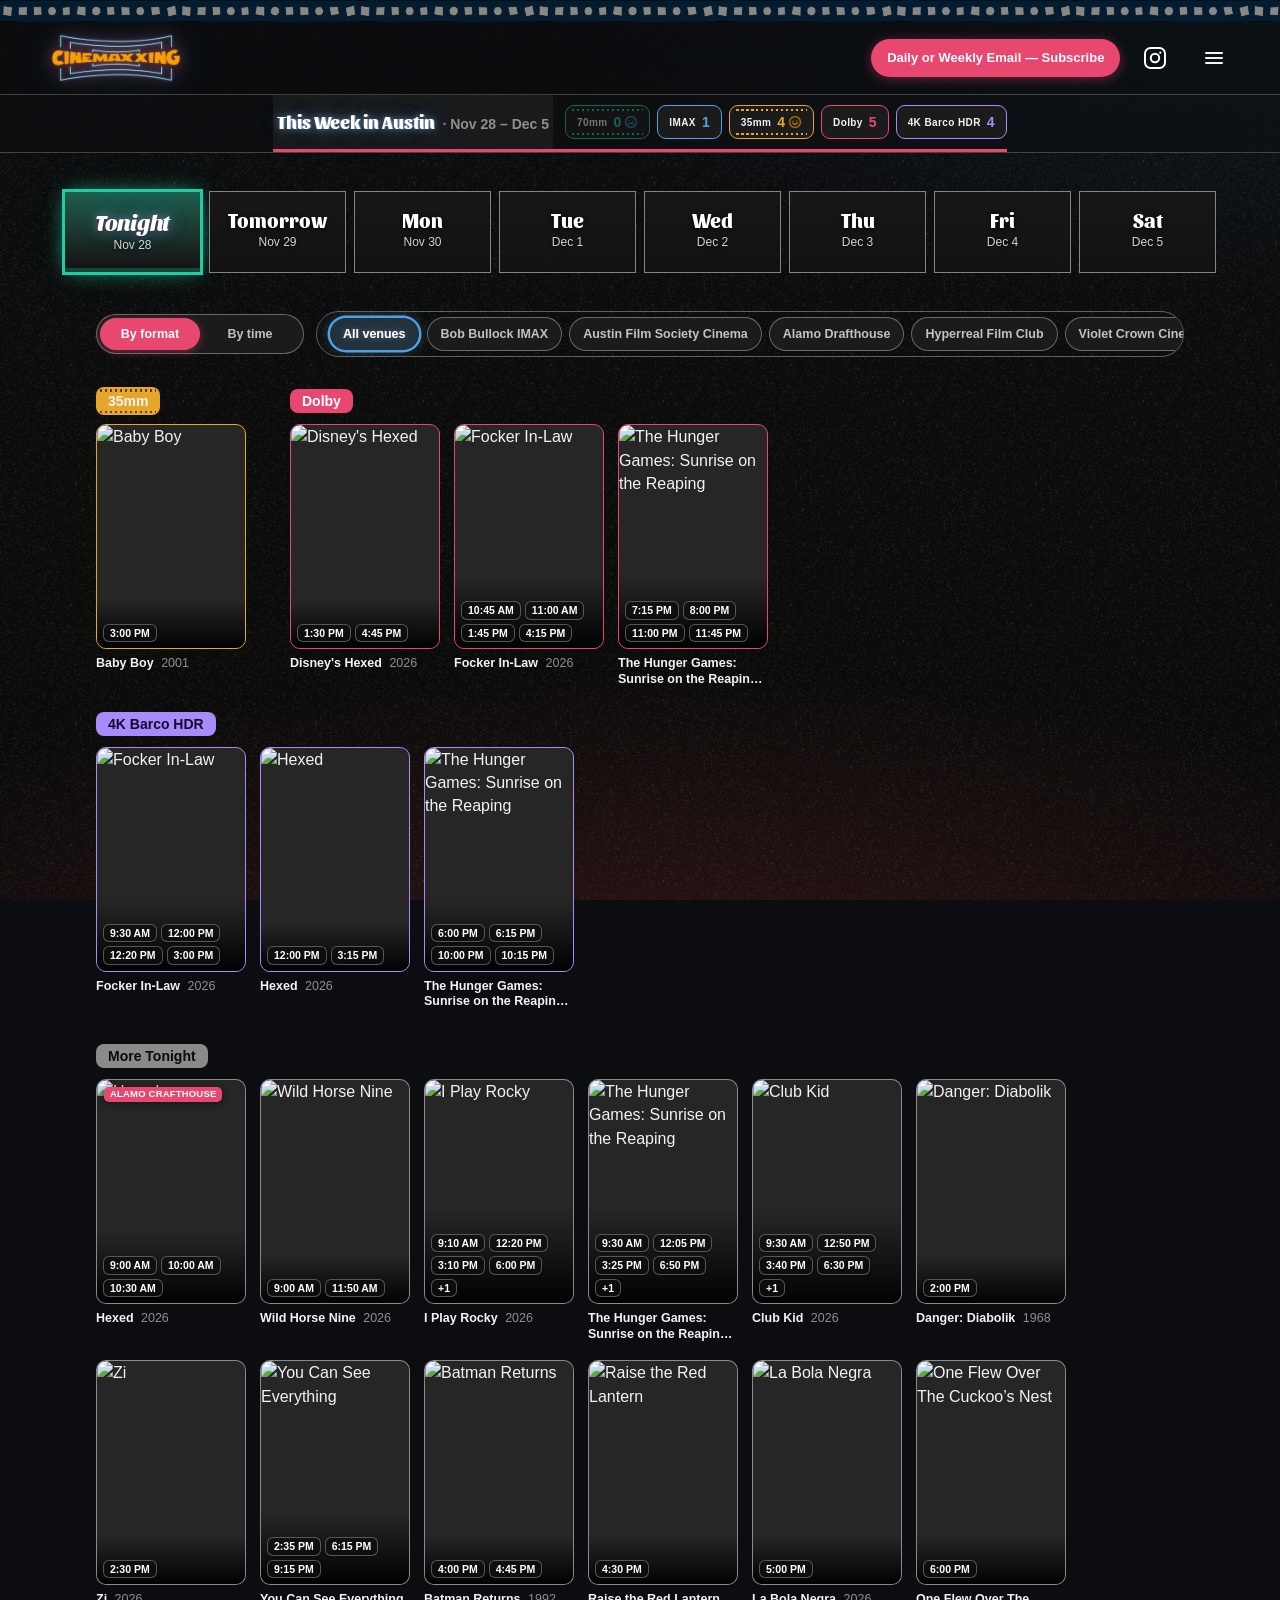
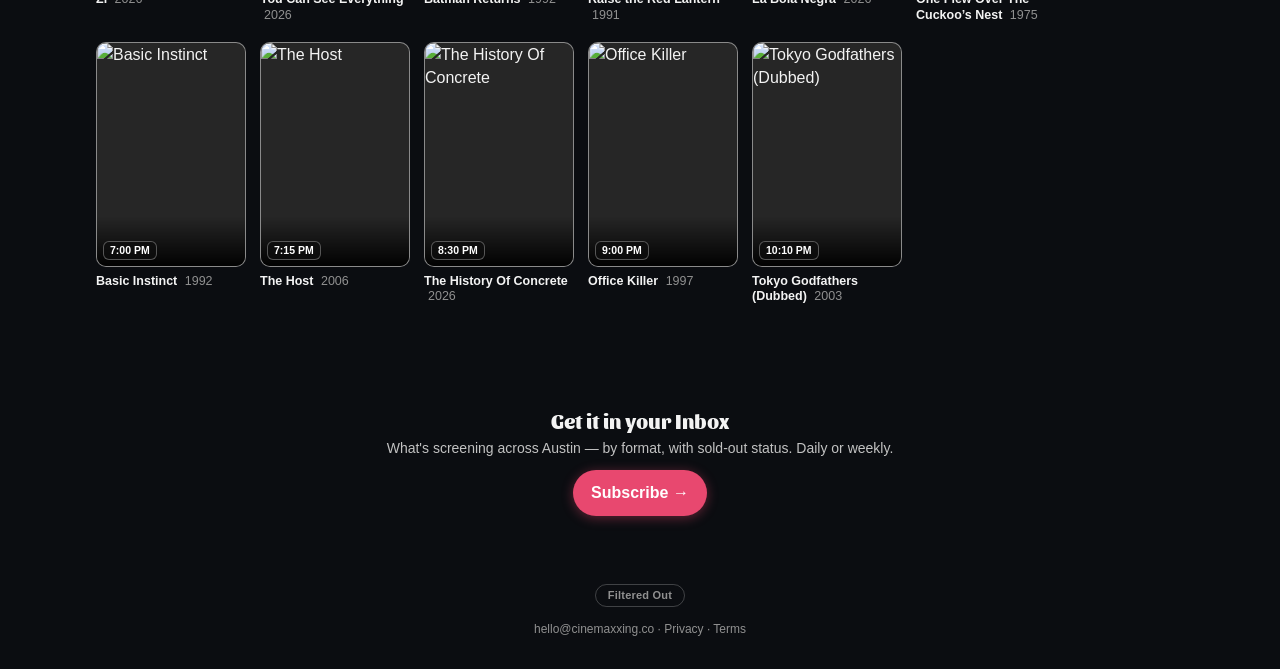
==== commit 0d9e5dc7: "Auto-publish cinemaxxing site (1 file)" ====
--- a/index.html
+++ b/index.html
@@ -185,35 +185,6 @@
 <div class="week-body" id="weekBody">
   <div class="dayviews" data-iso="2026-11-28">
     <div class="view view-format">
-  <section class="psec" data-format="imax">
-    <div class="psec-h"><span class="fmt-badge badge-imax">IMAX</span></div>
-    <ul class="posters" style="grid-template-columns: repeat(1, var(--pw))">
-<li class="ptile" data-venues="Bob Bullock IMAX" data-format="imax" data-film="The Hunger Games: Sunrise on the Reaping">
-  <button class="ptile-btn" type="button" aria-haspopup="dialog">
-    <span class="ptile-poster">
-<img src="https://image.tmdb.org/t/p/w500/5ffVOGY3x3Sn3jovzvycJeizpks.jpg" alt="The Hunger Games: Sunrise on the Reaping" loading="lazy">      <span class="ptile-times">
-<span class="ptime">3:30 PM</span><span class="ptime">7:30 PM</span>      </span>
-    </span>
-    <span class="ptile-title">The Hunger Games: Sunrise on the Reaping <span class="yr">2026</span></span>
-  </button>
-  <template class="ptile-detail">
-    <div class="fdetail">
-      <div class="fdetail-poster"><img src="https://image.tmdb.org/t/p/w500/5ffVOGY3x3Sn3jovzvycJeizpks.jpg" alt=""></div>
-      <div class="fdetail-main">
-<span class="fdetail-badges"><span class="badge badge-imax">IMAX</span></span>        <h3 class="fdetail-title">The Hunger Games: Sunrise on the Reaping <span class="yr">2026</span></h3>
-<div class="fdetail-facts">2h 39m · Science Fiction · Francis Lawrence</div><a class="film-lb" href="https://letterboxd.com/tmdb/1300968/" target="_blank" rel="noopener">Letterboxd ↗</a><p class="fdetail-syn">Return to the world of Panem 24 years before Katniss Everdeen volunteers in her sister&#39;s place, commencing on the morning of the reaping of the 50th Hunger Games, also known as the Second Quarter Quell.</p>        <div class="fdetail-venues">
-          <div class="fv">
-            <div class="fv-name">Bob Bullock IMAX</div>
-            <div class="times">
-<a class="t" href="https://tickets.thestoryoftexas.com" target="_blank" rel="noopener">3:30 PM</a><a class="t" href="https://tickets.thestoryoftexas.com" target="_blank" rel="noopener">7:30 PM</a>            </div>
-          </div>
-        </div>
-      </div>
-<div class="fdetail-venue-icons" aria-hidden="true"><img src="/s/logos/paramount.png?v=cc21b798" alt=""></div>    </div>
-  </template>
-</li>
-    </ul>
-  </section>
   <section class="psec" data-format="35mm">
     <div class="psec-h"><span class="fmt-badge badge-35mm">35mm</span></div>
     <ul class="posters" style="grid-template-columns: repeat(1, var(--pw))">
@@ -411,7 +382,7 @@
 <span class="fdetail-badges"><span class="badge badge-hdr">4K Barco HDR</span><span class="aud-badge badge-atmos">Atmos</span></span>        <h3 class="fdetail-title">The Hunger Games: Sunrise on the Reaping <span class="yr">2026</span></h3>
 <div class="fdetail-facts">2h 39m · Science Fiction · Francis Lawrence</div><a class="film-lb" href="https://letterboxd.com/tmdb/1300968/" target="_blank" rel="noopener">Letterboxd ↗</a><p class="fdetail-syn">Return to the world of Panem 24 years before Katniss Everdeen volunteers in her sister&#39;s place, commencing on the morning of the reaping of the 50th Hunger Games, also known as the Second Quarter Quell.</p>        <div class="fdetail-venues">
           <div class="fv">
-            <div class="fv-name">Alamo South Lamar</div>
+            <div class="fv-name">Alamo Lakeline</div>
             <div class="times">
 <a class="t" href="https://drafthouse.com/austin/show/the-hunger-games-sunrise-on-the-reaping" target="_blank" rel="noopener">6:00 PM</a><a class="t" href="https://drafthouse.com/austin/show/the-hunger-games-sunrise-on-the-reaping" target="_blank" rel="noopener">10:00 PM</a>            </div>
           </div>
@@ -491,14 +462,14 @@
 <li class="ptile" data-venues="Violet Crown Cinema" data-format="more" data-film="I Play Rocky">
   <button class="ptile-btn" type="button" aria-haspopup="dialog">
     <span class="ptile-poster">
-<img src="https://image.tmdb.org/t/p/w500/8q8AF8xvV1drhACtEL2Iti5gJ8P.jpg" alt="I Play Rocky" loading="lazy">      <span class="ptile-times">
+<img src="https://image.tmdb.org/t/p/w500/xE5tY3lppZUyG7WKKThsuYHuAHr.jpg" alt="I Play Rocky" loading="lazy">      <span class="ptile-times">
 <span class="ptime">9:10 AM</span><span class="ptime">12:20 PM</span><span class="ptime">3:10 PM</span><span class="ptime">6:00 PM</span><span class="ptime ptime-more">+1</span>      </span>
     </span>
     <span class="ptile-title">I Play Rocky <span class="yr">2026</span></span>
   </button>
   <template class="ptile-detail">
     <div class="fdetail">
-      <div class="fdetail-poster"><img src="https://image.tmdb.org/t/p/w500/8q8AF8xvV1drhACtEL2Iti5gJ8P.jpg" alt=""></div>
+      <div class="fdetail-poster"><img src="https://image.tmdb.org/t/p/w500/xE5tY3lppZUyG7WKKThsuYHuAHr.jpg" alt=""></div>
       <div class="fdetail-main">
         <h3 class="fdetail-title">I Play Rocky <span class="yr">2026</span></h3>
 <div class="fdetail-facts">2h 8m · Drama · Peter Farrelly</div><a class="film-lb" href="https://letterboxd.com/tmdb/1286656/" target="_blank" rel="noopener">Letterboxd ↗</a><p class="fdetail-syn">The electrifying true story about an unknown actor with an unshakable belief that he wasn&#39;t just meant to write Rocky—he was meant to be Rocky Balboa. Told &#34;no&#34; at every turn, Sylvester Stallone bets everything on himself, holding the line on playing the lead against seemingly impossible odds.</p>        <div class="fdetail-venues">
@@ -889,7 +860,7 @@
       <li class="tcard" data-format="other" data-venues="Violet Crown Cinema" data-film="I Play Rocky">
         <button class="tcard-btn" type="button" aria-haspopup="dialog">
           <span class="tcard-poster">
-<img src="https://image.tmdb.org/t/p/w500/8q8AF8xvV1drhACtEL2Iti5gJ8P.jpg" alt="" loading="lazy">          </span>
+<img src="https://image.tmdb.org/t/p/w500/xE5tY3lppZUyG7WKKThsuYHuAHr.jpg" alt="" loading="lazy">          </span>
           <span class="tcard-body">
             <span class="tcard-title">I Play Rocky <span class="yr">2026</span></span>
             <span class="tcard-venue">Violet Crown Cinema</span>
@@ -1064,7 +1035,7 @@
       <li class="tcard" data-format="other" data-venues="Violet Crown Cinema" data-film="I Play Rocky">
         <button class="tcard-btn" type="button" aria-haspopup="dialog">
           <span class="tcard-poster">
-<img src="https://image.tmdb.org/t/p/w500/8q8AF8xvV1drhACtEL2Iti5gJ8P.jpg" alt="" loading="lazy">          </span>
+<img src="https://image.tmdb.org/t/p/w500/xE5tY3lppZUyG7WKKThsuYHuAHr.jpg" alt="" loading="lazy">          </span>
           <span class="tcard-body">
             <span class="tcard-title">I Play Rocky <span class="yr">2026</span></span>
             <span class="tcard-venue">Violet Crown Cinema</span>
@@ -1194,7 +1165,7 @@
       <li class="tcard" data-format="other" data-venues="Violet Crown Cinema" data-film="I Play Rocky">
         <button class="tcard-btn" type="button" aria-haspopup="dialog">
           <span class="tcard-poster">
-<img src="https://image.tmdb.org/t/p/w500/8q8AF8xvV1drhACtEL2Iti5gJ8P.jpg" alt="" loading="lazy">          </span>
+<img src="https://image.tmdb.org/t/p/w500/xE5tY3lppZUyG7WKKThsuYHuAHr.jpg" alt="" loading="lazy">          </span>
           <span class="tcard-body">
             <span class="tcard-title">I Play Rocky <span class="yr">2026</span></span>
             <span class="tcard-venue">Violet Crown Cinema</span>
@@ -1234,21 +1205,6 @@
     </ul>
   </section>
   <section class="tslot">
-    <div class="tslot-h"><span class="tslot-time">3:30 PM</span></div>
-    <ul class="tslot-films">
-      <li class="tcard" data-format="imax" data-venues="Bob Bullock IMAX" data-film="The Hunger Games: Sunrise on the Reaping">
-        <button class="tcard-btn" type="button" aria-haspopup="dialog">
-          <span class="tcard-poster">
-<img src="https://image.tmdb.org/t/p/w500/5ffVOGY3x3Sn3jovzvycJeizpks.jpg" alt="" loading="lazy">          </span>
-          <span class="tcard-body">
-            <span class="tcard-title">The Hunger Games: Sunrise on the Reaping <span class="yr">2026</span> <span class="badge badge-imax tcard-badge">IMAX</span></span>
-            <span class="tcard-venue">Bob Bullock IMAX</span>
-          </span>
-        </button>
-      </li>
-    </ul>
-  </section>
-  <section class="tslot">
     <div class="tslot-h"><span class="tslot-time">3:40 PM</span></div>
     <ul class="tslot-films">
       <li class="tcard" data-format="other" data-venues="Violet Crown Cinema" data-film="Club Kid">
@@ -1354,7 +1310,7 @@
       <li class="tcard" data-format="other" data-venues="Violet Crown Cinema" data-film="I Play Rocky">
         <button class="tcard-btn" type="button" aria-haspopup="dialog">
           <span class="tcard-poster">
-<img src="https://image.tmdb.org/t/p/w500/8q8AF8xvV1drhACtEL2Iti5gJ8P.jpg" alt="" loading="lazy">          </span>
+<img src="https://image.tmdb.org/t/p/w500/xE5tY3lppZUyG7WKKThsuYHuAHr.jpg" alt="" loading="lazy">          </span>
           <span class="tcard-body">
             <span class="tcard-title">I Play Rocky <span class="yr">2026</span></span>
             <span class="tcard-venue">Violet Crown Cinema</span>
@@ -1377,7 +1333,7 @@
 <img src="https://image.tmdb.org/t/p/w500/5ffVOGY3x3Sn3jovzvycJeizpks.jpg" alt="" loading="lazy">          </span>
           <span class="tcard-body">
             <span class="tcard-title">The Hunger Games: Sunrise on the Reaping <span class="yr">2026</span> <span class="badge badge-hdr tcard-badge">4K Barco HDR</span> <span class="aud-badge badge-atmos">Atmos</span></span>
-            <span class="tcard-venue">Alamo South Lamar</span>
+            <span class="tcard-venue">Alamo Lakeline</span>
           </span>
         </button>
       </li>
@@ -1479,21 +1435,6 @@
     </ul>
   </section>
   <section class="tslot">
-    <div class="tslot-h"><span class="tslot-time">7:30 PM</span></div>
-    <ul class="tslot-films">
-      <li class="tcard" data-format="imax" data-venues="Bob Bullock IMAX" data-film="The Hunger Games: Sunrise on the Reaping">
-        <button class="tcard-btn" type="button" aria-haspopup="dialog">
-          <span class="tcard-poster">
-<img src="https://image.tmdb.org/t/p/w500/5ffVOGY3x3Sn3jovzvycJeizpks.jpg" alt="" loading="lazy">          </span>
-          <span class="tcard-body">
-            <span class="tcard-title">The Hunger Games: Sunrise on the Reaping <span class="yr">2026</span> <span class="badge badge-imax tcard-badge">IMAX</span></span>
-            <span class="tcard-venue">Bob Bullock IMAX</span>
-          </span>
-        </button>
-      </li>
-    </ul>
-  </section>
-  <section class="tslot">
     <div class="tslot-h"><span class="tslot-time">8:00 PM</span></div>
     <ul class="tslot-films">
       <li class="tcard" data-format="dolby" data-venues="AMC DINE-IN Tech Ridge 10" data-film="The Hunger Games: Sunrise on the Reaping">
@@ -1569,7 +1510,7 @@
       <li class="tcard" data-format="other" data-venues="Violet Crown Cinema" data-film="I Play Rocky">
         <button class="tcard-btn" type="button" aria-haspopup="dialog">
           <span class="tcard-poster">
-<img src="https://image.tmdb.org/t/p/w500/8q8AF8xvV1drhACtEL2Iti5gJ8P.jpg" alt="" loading="lazy">          </span>
+<img src="https://image.tmdb.org/t/p/w500/xE5tY3lppZUyG7WKKThsuYHuAHr.jpg" alt="" loading="lazy">          </span>
           <span class="tcard-body">
             <span class="tcard-title">I Play Rocky <span class="yr">2026</span></span>
             <span class="tcard-venue">Violet Crown Cinema</span>
@@ -1587,7 +1528,7 @@
 <img src="https://image.tmdb.org/t/p/w500/5ffVOGY3x3Sn3jovzvycJeizpks.jpg" alt="" loading="lazy">          </span>
           <span class="tcard-body">
             <span class="tcard-title">The Hunger Games: Sunrise on the Reaping <span class="yr">2026</span> <span class="badge badge-hdr tcard-badge">4K Barco HDR</span> <span class="aud-badge badge-atmos">Atmos</span></span>
-            <span class="tcard-venue">Alamo South Lamar</span>
+            <span class="tcard-venue">Alamo Lakeline</span>
           </span>
         </button>
       </li>
@@ -1865,7 +1806,7 @@
 <span class="fdetail-badges"><span class="badge badge-hdr">4K Barco HDR</span><span class="aud-badge badge-atmos">Atmos</span></span>        <h3 class="fdetail-title">The Hunger Games: Sunrise on the Reaping <span class="yr">2026</span></h3>
 <div class="fdetail-facts">2h 39m · Science Fiction · Francis Lawrence</div><a class="film-lb" href="https://letterboxd.com/tmdb/1300968/" target="_blank" rel="noopener">Letterboxd ↗</a><p class="fdetail-syn">Return to the world of Panem 24 years before Katniss Everdeen volunteers in her sister&#39;s place, commencing on the morning of the reaping of the 50th Hunger Games, also known as the Second Quarter Quell.</p>        <div class="fdetail-venues">
           <div class="fv">
-            <div class="fv-name">Alamo South Lamar</div>
+            <div class="fv-name">Alamo Lakeline</div>
             <div class="times">
 <a class="t" href="https://drafthouse.com/austin/show/the-hunger-games-sunrise-on-the-reaping" target="_blank" rel="noopener">6:00 PM</a><a class="t" href="https://drafthouse.com/austin/show/the-hunger-games-sunrise-on-the-reaping" target="_blank" rel="noopener">10:00 PM</a>            </div>
           </div>
@@ -1911,14 +1852,14 @@
 <li class="ptile" data-venues="Violet Crown Cinema" data-format="more" data-film="I Play Rocky">
   <button class="ptile-btn" type="button" aria-haspopup="dialog">
     <span class="ptile-poster">
-<img src="https://image.tmdb.org/t/p/w500/8q8AF8xvV1drhACtEL2Iti5gJ8P.jpg" alt="I Play Rocky" loading="lazy">      <span class="ptile-times">
+<img src="https://image.tmdb.org/t/p/w500/xE5tY3lppZUyG7WKKThsuYHuAHr.jpg" alt="I Play Rocky" loading="lazy">      <span class="ptile-times">
 <span class="ptime">9:10 AM</span><span class="ptime">12:20 PM</span><span class="ptime">3:10 PM</span><span class="ptime">7:00 PM</span><span class="ptime ptime-more">+1</span>      </span>
     </span>
     <span class="ptile-title">I Play Rocky <span class="yr">2026</span></span>
   </button>
   <template class="ptile-detail">
     <div class="fdetail">
-      <div class="fdetail-poster"><img src="https://image.tmdb.org/t/p/w500/8q8AF8xvV1drhACtEL2Iti5gJ8P.jpg" alt=""></div>
+      <div class="fdetail-poster"><img src="https://image.tmdb.org/t/p/w500/xE5tY3lppZUyG7WKKThsuYHuAHr.jpg" alt=""></div>
       <div class="fdetail-main">
         <h3 class="fdetail-title">I Play Rocky <span class="yr">2026</span></h3>
 <div class="fdetail-facts">2h 8m · Drama · Peter Farrelly</div><a class="film-lb" href="https://letterboxd.com/tmdb/1286656/" target="_blank" rel="noopener">Letterboxd ↗</a><p class="fdetail-syn">The electrifying true story about an unknown actor with an unshakable belief that he wasn&#39;t just meant to write Rocky—he was meant to be Rocky Balboa. Told &#34;no&#34; at every turn, Sylvester Stallone bets everything on himself, holding the line on playing the lead against seemingly impossible odds.</p>        <div class="fdetail-venues">
@@ -2237,7 +2178,7 @@
       <li class="tcard" data-format="other" data-venues="Violet Crown Cinema" data-film="I Play Rocky">
         <button class="tcard-btn" type="button" aria-haspopup="dialog">
           <span class="tcard-poster">
-<img src="https://image.tmdb.org/t/p/w500/8q8AF8xvV1drhACtEL2Iti5gJ8P.jpg" alt="" loading="lazy">          </span>
+<img src="https://image.tmdb.org/t/p/w500/xE5tY3lppZUyG7WKKThsuYHuAHr.jpg" alt="" loading="lazy">          </span>
           <span class="tcard-body">
             <span class="tcard-title">I Play Rocky <span class="yr">2026</span></span>
             <span class="tcard-venue">Violet Crown Cinema</span>
@@ -2387,7 +2328,7 @@
       <li class="tcard" data-format="other" data-venues="Violet Crown Cinema" data-film="I Play Rocky">
         <button class="tcard-btn" type="button" aria-haspopup="dialog">
           <span class="tcard-poster">
-<img src="https://image.tmdb.org/t/p/w500/8q8AF8xvV1drhACtEL2Iti5gJ8P.jpg" alt="" loading="lazy">          </span>
+<img src="https://image.tmdb.org/t/p/w500/xE5tY3lppZUyG7WKKThsuYHuAHr.jpg" alt="" loading="lazy">          </span>
           <span class="tcard-body">
             <span class="tcard-title">I Play Rocky <span class="yr">2026</span></span>
             <span class="tcard-venue">Violet Crown Cinema</span>
@@ -2532,7 +2473,7 @@
       <li class="tcard" data-format="other" data-venues="Violet Crown Cinema" data-film="I Play Rocky">
         <button class="tcard-btn" type="button" aria-haspopup="dialog">
           <span class="tcard-poster">
-<img src="https://image.tmdb.org/t/p/w500/8q8AF8xvV1drhACtEL2Iti5gJ8P.jpg" alt="" loading="lazy">          </span>
+<img src="https://image.tmdb.org/t/p/w500/xE5tY3lppZUyG7WKKThsuYHuAHr.jpg" alt="" loading="lazy">          </span>
           <span class="tcard-body">
             <span class="tcard-title">I Play Rocky <span class="yr">2026</span></span>
             <span class="tcard-venue">Violet Crown Cinema</span>
@@ -2720,7 +2661,7 @@
 <img src="https://image.tmdb.org/t/p/w500/5ffVOGY3x3Sn3jovzvycJeizpks.jpg" alt="" loading="lazy">          </span>
           <span class="tcard-body">
             <span class="tcard-title">The Hunger Games: Sunrise on the Reaping <span class="yr">2026</span> <span class="badge badge-hdr tcard-badge">4K Barco HDR</span> <span class="aud-badge badge-atmos">Atmos</span></span>
-            <span class="tcard-venue">Alamo South Lamar</span>
+            <span class="tcard-venue">Alamo Lakeline</span>
           </span>
         </button>
       </li>
@@ -2792,7 +2733,7 @@
       <li class="tcard" data-format="other" data-venues="Violet Crown Cinema" data-film="I Play Rocky">
         <button class="tcard-btn" type="button" aria-haspopup="dialog">
           <span class="tcard-poster">
-<img src="https://image.tmdb.org/t/p/w500/8q8AF8xvV1drhACtEL2Iti5gJ8P.jpg" alt="" loading="lazy">          </span>
+<img src="https://image.tmdb.org/t/p/w500/xE5tY3lppZUyG7WKKThsuYHuAHr.jpg" alt="" loading="lazy">          </span>
           <span class="tcard-body">
             <span class="tcard-title">I Play Rocky <span class="yr">2026</span></span>
             <span class="tcard-venue">Violet Crown Cinema</span>
@@ -2882,7 +2823,7 @@
       <li class="tcard" data-format="other" data-venues="Violet Crown Cinema" data-film="I Play Rocky">
         <button class="tcard-btn" type="button" aria-haspopup="dialog">
           <span class="tcard-poster">
-<img src="https://image.tmdb.org/t/p/w500/8q8AF8xvV1drhACtEL2Iti5gJ8P.jpg" alt="" loading="lazy">          </span>
+<img src="https://image.tmdb.org/t/p/w500/xE5tY3lppZUyG7WKKThsuYHuAHr.jpg" alt="" loading="lazy">          </span>
           <span class="tcard-body">
             <span class="tcard-title">I Play Rocky <span class="yr">2026</span></span>
             <span class="tcard-venue">Violet Crown Cinema</span>
@@ -2895,7 +2836,7 @@
 <img src="https://image.tmdb.org/t/p/w500/5ffVOGY3x3Sn3jovzvycJeizpks.jpg" alt="" loading="lazy">          </span>
           <span class="tcard-body">
             <span class="tcard-title">The Hunger Games: Sunrise on the Reaping <span class="yr">2026</span> <span class="badge badge-hdr tcard-badge">4K Barco HDR</span> <span class="aud-badge badge-atmos">Atmos</span></span>
-            <span class="tcard-venue">Alamo South Lamar</span>
+            <span class="tcard-venue">Alamo Lakeline</span>
           </span>
         </button>
       </li>
@@ -3173,7 +3114,7 @@
 <span class="fdetail-badges"><span class="badge badge-hdr">4K Barco HDR</span><span class="aud-badge badge-atmos">Atmos</span></span>        <h3 class="fdetail-title">The Hunger Games: Sunrise on the Reaping <span class="yr">2026</span></h3>
 <div class="fdetail-facts">2h 39m · Science Fiction · Francis Lawrence</div><a class="film-lb" href="https://letterboxd.com/tmdb/1300968/" target="_blank" rel="noopener">Letterboxd ↗</a><p class="fdetail-syn">Return to the world of Panem 24 years before Katniss Everdeen volunteers in her sister&#39;s place, commencing on the morning of the reaping of the 50th Hunger Games, also known as the Second Quarter Quell.</p>        <div class="fdetail-venues">
           <div class="fv">
-            <div class="fv-name">Alamo South Lamar</div>
+            <div class="fv-name">Alamo Lakeline</div>
             <div class="times">
 <a class="t" href="https://drafthouse.com/austin/show/the-hunger-games-sunrise-on-the-reaping" target="_blank" rel="noopener">6:00 PM</a><a class="t" href="https://drafthouse.com/austin/show/the-hunger-games-sunrise-on-the-reaping" target="_blank" rel="noopener">9:45 PM</a>            </div>
           </div>
@@ -3219,14 +3160,14 @@
 <li class="ptile" data-venues="Violet Crown Cinema" data-format="more" data-film="I Play Rocky">
   <button class="ptile-btn" type="button" aria-haspopup="dialog">
     <span class="ptile-poster">
-<img src="https://image.tmdb.org/t/p/w500/8q8AF8xvV1drhACtEL2Iti5gJ8P.jpg" alt="I Play Rocky" loading="lazy">      <span class="ptile-times">
+<img src="https://image.tmdb.org/t/p/w500/xE5tY3lppZUyG7WKKThsuYHuAHr.jpg" alt="I Play Rocky" loading="lazy">      <span class="ptile-times">
 <span class="ptime">9:10 AM</span><span class="ptime">12:20 PM</span><span class="ptime">3:10 PM</span><span class="ptime">6:00 PM</span><span class="ptime ptime-more">+1</span>      </span>
     </span>
     <span class="ptile-title">I Play Rocky <span class="yr">2026</span></span>
   </button>
   <template class="ptile-detail">
     <div class="fdetail">
-      <div class="fdetail-poster"><img src="https://image.tmdb.org/t/p/w500/8q8AF8xvV1drhACtEL2Iti5gJ8P.jpg" alt=""></div>
+      <div class="fdetail-poster"><img src="https://image.tmdb.org/t/p/w500/xE5tY3lppZUyG7WKKThsuYHuAHr.jpg" alt=""></div>
       <div class="fdetail-main">
         <h3 class="fdetail-title">I Play Rocky <span class="yr">2026</span></h3>
 <div class="fdetail-facts">2h 8m · Drama · Peter Farrelly</div><a class="film-lb" href="https://letterboxd.com/tmdb/1286656/" target="_blank" rel="noopener">Letterboxd ↗</a><p class="fdetail-syn">The electrifying true story about an unknown actor with an unshakable belief that he wasn&#39;t just meant to write Rocky—he was meant to be Rocky Balboa. Told &#34;no&#34; at every turn, Sylvester Stallone bets everything on himself, holding the line on playing the lead against seemingly impossible odds.</p>        <div class="fdetail-venues">
@@ -3447,7 +3388,7 @@
         <h3 class="fdetail-title">Elf <span class="yr">2003</span> <span class="ev-label">Movie Party</span></h3>
 <div class="fdetail-facts">1h 37m · Comedy · Jon Favreau</div><a class="film-lb" href="https://letterboxd.com/tmdb/10719/" target="_blank" rel="noopener">Letterboxd ↗</a><p class="fdetail-event">&#34;Buddy the Elf, what&#39;s your favorite color?&#34; Don’t be a cotton-headed ninnymuggins this holiday season. Come out to Alamo Drafthouse and spread the cheer at this sugar-fueled, interactive holiday spectacular, packed with games, props, and, of course, singing loud for all to hear. Bundle up for this celebration of one of the best holiday films ever made, period. Will Ferrell’s take on a North Pole elf trying to figure out Manhattan (“Watch out! The yellow ones don’t stop!”) just might be the funniest he’s ever been.</p><p class="fdetail-syn">When young Buddy falls into Santa&#39;s gift sack on Christmas Eve, he&#39;s transported back to the North Pole and raised as a toy-making elf by Santa&#39;s helpers. But as he grows into adulthood, he can&#39;t shake the nagging feeling that he doesn&#39;t belong. Buddy vows to visit Manhattan and find his real dad, a workaholic.</p>        <div class="fdetail-venues">
           <div class="fv">
-            <div class="fv-name">Alamo Village</div>
+            <div class="fv-name">Alamo Lakeline</div>
             <div class="times">
 <a class="t" href="https://drafthouse.com/austin/show/movie-party-elf-movie-party-sing-along" target="_blank" rel="noopener">7:00 PM</a>            </div>
           </div>
@@ -3478,6 +3419,30 @@
         </div>
       </div>
 <div class="fdetail-venue-icons" aria-hidden="true"><img src="/s/logos/austin-film-society.png?v=cc21b798" alt=""></div>    </div>
+  </template>
+</li>
+<li class="ptile" data-venues="Alamo Drafthouse" data-format="more" data-film="WTO/99">
+  <button class="ptile-btn" type="button" aria-haspopup="dialog">
+    <span class="ptile-poster">
+<img src="https://image.tmdb.org/t/p/w500/rENBge2T3rn64HTUU8JQbmNkLKn.jpg" alt="WTO/99" loading="lazy"><span class="ptile-event">Live Q&amp;A</span>      <span class="ptile-times">
+<span class="ptime">7:30 PM</span>      </span>
+    </span>
+    <span class="ptile-title">WTO/99 <span class="yr">2025</span></span>
+  </button>
+  <template class="ptile-detail">
+    <div class="fdetail">
+      <div class="fdetail-poster"><img src="https://image.tmdb.org/t/p/w500/rENBge2T3rn64HTUU8JQbmNkLKn.jpg" alt=""></div>
+      <div class="fdetail-main">
+        <h3 class="fdetail-title">WTO/99 <span class="yr">2025</span> <span class="ev-label">Live Q&amp;A</span></h3>
+<div class="fdetail-facts">1h 40m · Documentary · Ian Bell</div><a class="film-lb" href="https://letterboxd.com/tmdb/1428753/" target="_blank" rel="noopener">Letterboxd ↗</a><p class="fdetail-event">Building from a roughly 1,000 hour archive, WTO/99 reanimates the ideological conflicts that drew thousands to the streets of Seattle in hopes for a better future. The film is an immersive visual artifact of a week that brought 40,000 people together to warn of environmental collapse, the vanishing middle class, and what the full inclusion of China in the World Trade Organization would mean for our collective future. The protesters—seen as a rabble-rousing nuisance at the time, yet appearing prophetic today—were…</p><p class="fdetail-syn">An immersive archival documentary that reanimates the clash between the then-emerging World Trade Organization (WTO) and the more than 40,000 people who took to the streets of Seattle to protest the WTO&#39;s impacts on human rights, labor, and the environment.</p>        <div class="fdetail-venues">
+          <div class="fv">
+            <div class="fv-name">Alamo Mueller</div>
+            <div class="times">
+<a class="t" href="https://drafthouse.com/austin/show/live-q-a-wto-99" target="_blank" rel="noopener">7:30 PM</a>            </div>
+          </div>
+        </div>
+      </div>
+<div class="fdetail-venue-icons" aria-hidden="true"><img src="/s/logos/alamo.png?v=cc21b798" alt=""></div>    </div>
   </template>
 </li>
 <li class="ptile" data-venues="Alamo Drafthouse" data-format="more" data-film="National Lampoon&#39;s Christmas Vacation">
@@ -3631,7 +3596,7 @@
       <li class="tcard" data-format="other" data-venues="Violet Crown Cinema" data-film="I Play Rocky">
         <button class="tcard-btn" type="button" aria-haspopup="dialog">
           <span class="tcard-poster">
-<img src="https://image.tmdb.org/t/p/w500/8q8AF8xvV1drhACtEL2Iti5gJ8P.jpg" alt="" loading="lazy">          </span>
+<img src="https://image.tmdb.org/t/p/w500/xE5tY3lppZUyG7WKKThsuYHuAHr.jpg" alt="" loading="lazy">          </span>
           <span class="tcard-body">
             <span class="tcard-title">I Play Rocky <span class="yr">2026</span></span>
             <span class="tcard-venue">Violet Crown Cinema</span>
@@ -3746,7 +3711,7 @@
       <li class="tcard" data-format="other" data-venues="Violet Crown Cinema" data-film="I Play Rocky">
         <button class="tcard-btn" type="button" aria-haspopup="dialog">
           <span class="tcard-poster">
-<img src="https://image.tmdb.org/t/p/w500/8q8AF8xvV1drhACtEL2Iti5gJ8P.jpg" alt="" loading="lazy">          </span>
+<img src="https://image.tmdb.org/t/p/w500/xE5tY3lppZUyG7WKKThsuYHuAHr.jpg" alt="" loading="lazy">          </span>
           <span class="tcard-body">
             <span class="tcard-title">I Play Rocky <span class="yr">2026</span></span>
             <span class="tcard-venue">Violet Crown Cinema</span>
@@ -3836,7 +3801,7 @@
       <li class="tcard" data-format="other" data-venues="Violet Crown Cinema" data-film="I Play Rocky">
         <button class="tcard-btn" type="button" aria-haspopup="dialog">
           <span class="tcard-poster">
-<img src="https://image.tmdb.org/t/p/w500/8q8AF8xvV1drhACtEL2Iti5gJ8P.jpg" alt="" loading="lazy">          </span>
+<img src="https://image.tmdb.org/t/p/w500/xE5tY3lppZUyG7WKKThsuYHuAHr.jpg" alt="" loading="lazy">          </span>
           <span class="tcard-body">
             <span class="tcard-title">I Play Rocky <span class="yr">2026</span></span>
             <span class="tcard-venue">Violet Crown Cinema</span>
@@ -4001,7 +3966,7 @@
       <li class="tcard" data-format="other" data-venues="Violet Crown Cinema" data-film="I Play Rocky">
         <button class="tcard-btn" type="button" aria-haspopup="dialog">
           <span class="tcard-poster">
-<img src="https://image.tmdb.org/t/p/w500/8q8AF8xvV1drhACtEL2Iti5gJ8P.jpg" alt="" loading="lazy">          </span>
+<img src="https://image.tmdb.org/t/p/w500/xE5tY3lppZUyG7WKKThsuYHuAHr.jpg" alt="" loading="lazy">          </span>
           <span class="tcard-body">
             <span class="tcard-title">I Play Rocky <span class="yr">2026</span></span>
             <span class="tcard-venue">Violet Crown Cinema</span>
@@ -4014,7 +3979,7 @@
 <img src="https://image.tmdb.org/t/p/w500/5ffVOGY3x3Sn3jovzvycJeizpks.jpg" alt="" loading="lazy">          </span>
           <span class="tcard-body">
             <span class="tcard-title">The Hunger Games: Sunrise on the Reaping <span class="yr">2026</span> <span class="badge badge-hdr tcard-badge">4K Barco HDR</span> <span class="aud-badge badge-atmos">Atmos</span></span>
-            <span class="tcard-venue">Alamo South Lamar</span>
+            <span class="tcard-venue">Alamo Lakeline</span>
           </span>
         </button>
       </li>
@@ -4094,7 +4059,7 @@
 <img src="https://image.tmdb.org/t/p/w500/oOleziEempUPu96jkGs0Pj6tKxj.jpg" alt="" loading="lazy">          </span>
           <span class="tcard-body">
             <span class="tcard-title">Elf <span class="yr">2003</span></span>
-            <span class="tcard-venue">Alamo Village</span>
+            <span class="tcard-venue">Alamo Lakeline</span>
 <span class="tcard-event">Movie Party</span>          </span>
         </button>
       </li>
@@ -4153,6 +4118,16 @@
           </span>
         </button>
       </li>
+      <li class="tcard" data-format="other" data-venues="Alamo Drafthouse" data-film="WTO/99">
+        <button class="tcard-btn" type="button" aria-haspopup="dialog">
+          <span class="tcard-poster">
+<img src="https://image.tmdb.org/t/p/w500/rENBge2T3rn64HTUU8JQbmNkLKn.jpg" alt="" loading="lazy">          </span>
+          <span class="tcard-body">
+            <span class="tcard-title">WTO/99 <span class="yr">2025</span></span>
+            <span class="tcard-venue">Alamo Mueller</span>
+<span class="tcard-event">Live Q&amp;A</span>          </span>
+        </button>
+      </li>
     </ul>
   </section>
   <section class="tslot">
@@ -4224,7 +4199,7 @@
 <img src="https://image.tmdb.org/t/p/w500/5ffVOGY3x3Sn3jovzvycJeizpks.jpg" alt="" loading="lazy">          </span>
           <span class="tcard-body">
             <span class="tcard-title">The Hunger Games: Sunrise on the Reaping <span class="yr">2026</span> <span class="badge badge-hdr tcard-badge">4K Barco HDR</span> <span class="aud-badge badge-atmos">Atmos</span></span>
-            <span class="tcard-venue">Alamo South Lamar</span>
+            <span class="tcard-venue">Alamo Lakeline</span>
           </span>
         </button>
       </li>
@@ -4236,7 +4211,7 @@
       <li class="tcard" data-format="other" data-venues="Violet Crown Cinema" data-film="I Play Rocky">
         <button class="tcard-btn" type="button" aria-haspopup="dialog">
           <span class="tcard-poster">
-<img src="https://image.tmdb.org/t/p/w500/8q8AF8xvV1drhACtEL2Iti5gJ8P.jpg" alt="" loading="lazy">          </span>
+<img src="https://image.tmdb.org/t/p/w500/xE5tY3lppZUyG7WKKThsuYHuAHr.jpg" alt="" loading="lazy">          </span>
           <span class="tcard-body">
             <span class="tcard-title">I Play Rocky <span class="yr">2026</span></span>
             <span class="tcard-venue">Violet Crown Cinema</span>
@@ -4517,14 +4492,14 @@
 <span class="fdetail-badges"><span class="badge badge-hdr">4K Barco HDR</span><span class="aud-badge badge-atmos">Atmos</span></span>        <h3 class="fdetail-title">The Hunger Games: Sunrise on the Reaping <span class="yr">2026</span></h3>
 <div class="fdetail-facts">2h 39m · Science Fiction · Francis Lawrence</div><a class="film-lb" href="https://letterboxd.com/tmdb/1300968/" target="_blank" rel="noopener">Letterboxd ↗</a><p class="fdetail-syn">Return to the world of Panem 24 years before Katniss Everdeen volunteers in her sister&#39;s place, commencing on the morning of the reaping of the 50th Hunger Games, also known as the Second Quarter Quell.</p>        <div class="fdetail-venues">
           <div class="fv">
+            <div class="fv-name">Alamo Lakeline</div>
+            <div class="times">
+<a class="t" href="https://drafthouse.com/austin/show/the-hunger-games-sunrise-on-the-reaping" target="_blank" rel="noopener">6:00 PM</a><a class="t" href="https://drafthouse.com/austin/show/the-hunger-games-sunrise-on-the-reaping" target="_blank" rel="noopener">10:00 PM</a>            </div>
+          </div>
+          <div class="fv">
             <div class="fv-name">Alamo South Lamar</div>
             <div class="times">
-<a class="t" href="https://drafthouse.com/austin/show/the-hunger-games-sunrise-on-the-reaping" target="_blank" rel="noopener">6:00 PM</a><a class="t" href="https://drafthouse.com/austin/show/the-hunger-games-sunrise-on-the-reaping" target="_blank" rel="noopener">9:45 PM</a>            </div>
-          </div>
-          <div class="fv">
-            <div class="fv-name">Alamo Lakeline</div>
-            <div class="times">
-<a class="t" href="https://drafthouse.com/austin/show/the-hunger-games-sunrise-on-the-reaping" target="_blank" rel="noopener">10:00 PM</a>            </div>
+<a class="t" href="https://drafthouse.com/austin/show/the-hunger-games-sunrise-on-the-reaping" target="_blank" rel="noopener">9:45 PM</a>            </div>
           </div>
           <div class="fv">
             <div class="fv-name">Alamo Mueller</div>
@@ -4592,14 +4567,14 @@
 <li class="ptile" data-venues="Violet Crown Cinema" data-format="more" data-film="I Play Rocky">
   <button class="ptile-btn" type="button" aria-haspopup="dialog">
     <span class="ptile-poster">
-<img src="https://image.tmdb.org/t/p/w500/8q8AF8xvV1drhACtEL2Iti5gJ8P.jpg" alt="I Play Rocky" loading="lazy">      <span class="ptile-times">
+<img src="https://image.tmdb.org/t/p/w500/xE5tY3lppZUyG7WKKThsuYHuAHr.jpg" alt="I Play Rocky" loading="lazy">      <span class="ptile-times">
 <span class="ptime">9:35 AM</span><span class="ptime">11:50 AM</span><span class="ptime">1:35 PM</span><span class="ptime">3:55 PM</span><span class="ptime ptime-more">+1</span>      </span>
     </span>
     <span class="ptile-title">I Play Rocky <span class="yr">2026</span></span>
   </button>
   <template class="ptile-detail">
     <div class="fdetail">
-      <div class="fdetail-poster"><img src="https://image.tmdb.org/t/p/w500/8q8AF8xvV1drhACtEL2Iti5gJ8P.jpg" alt=""></div>
+      <div class="fdetail-poster"><img src="https://image.tmdb.org/t/p/w500/xE5tY3lppZUyG7WKKThsuYHuAHr.jpg" alt=""></div>
       <div class="fdetail-main">
         <h3 class="fdetail-title">I Play Rocky <span class="yr">2026</span></h3>
 <div class="fdetail-facts">2h 8m · Drama · Peter Farrelly</div><a class="film-lb" href="https://letterboxd.com/tmdb/1286656/" target="_blank" rel="noopener">Letterboxd ↗</a><p class="fdetail-syn">The electrifying true story about an unknown actor with an unshakable belief that he wasn&#39;t just meant to write Rocky—he was meant to be Rocky Balboa. Told &#34;no&#34; at every turn, Sylvester Stallone bets everything on himself, holding the line on playing the lead against seemingly impossible odds.</p>        <div class="fdetail-venues">
@@ -5000,7 +4975,7 @@
       <li class="tcard" data-format="other" data-venues="Violet Crown Cinema" data-film="I Play Rocky">
         <button class="tcard-btn" type="button" aria-haspopup="dialog">
           <span class="tcard-poster">
-<img src="https://image.tmdb.org/t/p/w500/8q8AF8xvV1drhACtEL2Iti5gJ8P.jpg" alt="" loading="lazy">          </span>
+<img src="https://image.tmdb.org/t/p/w500/xE5tY3lppZUyG7WKKThsuYHuAHr.jpg" alt="" loading="lazy">          </span>
           <span class="tcard-body">
             <span class="tcard-title">I Play Rocky <span class="yr">2026</span></span>
             <span class="tcard-venue">Violet Crown Cinema</span>
@@ -5045,7 +5020,7 @@
       <li class="tcard" data-format="other" data-venues="Violet Crown Cinema" data-film="I Play Rocky">
         <button class="tcard-btn" type="button" aria-haspopup="dialog">
           <span class="tcard-poster">
-<img src="https://image.tmdb.org/t/p/w500/8q8AF8xvV1drhACtEL2Iti5gJ8P.jpg" alt="" loading="lazy">          </span>
+<img src="https://image.tmdb.org/t/p/w500/xE5tY3lppZUyG7WKKThsuYHuAHr.jpg" alt="" loading="lazy">          </span>
           <span class="tcard-body">
             <span class="tcard-title">I Play Rocky <span class="yr">2026</span></span>
             <span class="tcard-venue">Violet Crown Cinema</span>
@@ -5140,7 +5115,7 @@
       <li class="tcard" data-format="other" data-venues="Violet Crown Cinema" data-film="I Play Rocky">
         <button class="tcard-btn" type="button" aria-haspopup="dialog">
           <span class="tcard-poster">
-<img src="https://image.tmdb.org/t/p/w500/8q8AF8xvV1drhACtEL2Iti5gJ8P.jpg" alt="" loading="lazy">          </span>
+<img src="https://image.tmdb.org/t/p/w500/xE5tY3lppZUyG7WKKThsuYHuAHr.jpg" alt="" loading="lazy">          </span>
           <span class="tcard-body">
             <span class="tcard-title">I Play Rocky <span class="yr">2026</span></span>
             <span class="tcard-venue">Violet Crown Cinema</span>
@@ -5250,7 +5225,7 @@
       <li class="tcard" data-format="other" data-venues="Violet Crown Cinema" data-film="I Play Rocky">
         <button class="tcard-btn" type="button" aria-haspopup="dialog">
           <span class="tcard-poster">
-<img src="https://image.tmdb.org/t/p/w500/8q8AF8xvV1drhACtEL2Iti5gJ8P.jpg" alt="" loading="lazy">          </span>
+<img src="https://image.tmdb.org/t/p/w500/xE5tY3lppZUyG7WKKThsuYHuAHr.jpg" alt="" loading="lazy">          </span>
           <span class="tcard-body">
             <span class="tcard-title">I Play Rocky <span class="yr">2026</span></span>
             <span class="tcard-venue">Violet Crown Cinema</span>
@@ -5343,7 +5318,7 @@
 <img src="https://image.tmdb.org/t/p/w500/5ffVOGY3x3Sn3jovzvycJeizpks.jpg" alt="" loading="lazy">          </span>
           <span class="tcard-body">
             <span class="tcard-title">The Hunger Games: Sunrise on the Reaping <span class="yr">2026</span> <span class="badge badge-hdr tcard-badge">4K Barco HDR</span> <span class="aud-badge badge-atmos">Atmos</span></span>
-            <span class="tcard-venue">Alamo South Lamar</span>
+            <span class="tcard-venue">Alamo Lakeline</span>
           </span>
         </button>
       </li>
@@ -5590,7 +5565,7 @@
       <li class="tcard" data-format="other" data-venues="Violet Crown Cinema" data-film="I Play Rocky">
         <button class="tcard-btn" type="button" aria-haspopup="dialog">
           <span class="tcard-poster">
-<img src="https://image.tmdb.org/t/p/w500/8q8AF8xvV1drhACtEL2Iti5gJ8P.jpg" alt="" loading="lazy">          </span>
+<img src="https://image.tmdb.org/t/p/w500/xE5tY3lppZUyG7WKKThsuYHuAHr.jpg" alt="" loading="lazy">          </span>
           <span class="tcard-body">
             <span class="tcard-title">I Play Rocky <span class="yr">2026</span></span>
             <span class="tcard-venue">Violet Crown Cinema</span>
@@ -5886,14 +5861,14 @@
 <span class="fdetail-badges"><span class="badge badge-hdr">4K Barco HDR</span><span class="aud-badge badge-atmos">Atmos</span></span>        <h3 class="fdetail-title">The Hunger Games: Sunrise on the Reaping <span class="yr">2026</span></h3>
 <div class="fdetail-facts">2h 39m · Science Fiction · Francis Lawrence</div><a class="film-lb" href="https://letterboxd.com/tmdb/1300968/" target="_blank" rel="noopener">Letterboxd ↗</a><p class="fdetail-syn">Return to the world of Panem 24 years before Katniss Everdeen volunteers in her sister&#39;s place, commencing on the morning of the reaping of the 50th Hunger Games, also known as the Second Quarter Quell.</p>        <div class="fdetail-venues">
           <div class="fv">
+            <div class="fv-name">Alamo Lakeline</div>
+            <div class="times">
+<a class="t" href="https://drafthouse.com/austin/show/the-hunger-games-sunrise-on-the-reaping" target="_blank" rel="noopener">6:00 PM</a><a class="t" href="https://drafthouse.com/austin/show/the-hunger-games-sunrise-on-the-reaping" target="_blank" rel="noopener">10:00 PM</a>            </div>
+          </div>
+          <div class="fv">
             <div class="fv-name">Alamo South Lamar</div>
             <div class="times">
-<a class="t" href="https://drafthouse.com/austin/show/the-hunger-games-sunrise-on-the-reaping" target="_blank" rel="noopener">6:00 PM</a><a class="t" href="https://drafthouse.com/austin/show/the-hunger-games-sunrise-on-the-reaping" target="_blank" rel="noopener">9:45 PM</a>            </div>
-          </div>
-          <div class="fv">
-            <div class="fv-name">Alamo Lakeline</div>
-            <div class="times">
-<a class="t" href="https://drafthouse.com/austin/show/the-hunger-games-sunrise-on-the-reaping" target="_blank" rel="noopener">10:00 PM</a>            </div>
+<a class="t" href="https://drafthouse.com/austin/show/the-hunger-games-sunrise-on-the-reaping" target="_blank" rel="noopener">9:45 PM</a>            </div>
           </div>
           <div class="fv">
             <div class="fv-name">Alamo Mueller</div>
@@ -5937,14 +5912,14 @@
 <li class="ptile" data-venues="Violet Crown Cinema" data-format="more" data-film="I Play Rocky">
   <button class="ptile-btn" type="button" aria-haspopup="dialog">
     <span class="ptile-poster">
-<img src="https://image.tmdb.org/t/p/w500/8q8AF8xvV1drhACtEL2Iti5gJ8P.jpg" alt="I Play Rocky" loading="lazy">      <span class="ptile-times">
+<img src="https://image.tmdb.org/t/p/w500/xE5tY3lppZUyG7WKKThsuYHuAHr.jpg" alt="I Play Rocky" loading="lazy">      <span class="ptile-times">
 <span class="ptime">9:05 AM</span><span class="ptime">12:20 PM</span><span class="ptime">3:10 PM</span><span class="ptime">7:00 PM</span><span class="ptime ptime-more">+1</span>      </span>
     </span>
     <span class="ptile-title">I Play Rocky <span class="yr">2026</span></span>
   </button>
   <template class="ptile-detail">
     <div class="fdetail">
-      <div class="fdetail-poster"><img src="https://image.tmdb.org/t/p/w500/8q8AF8xvV1drhACtEL2Iti5gJ8P.jpg" alt=""></div>
+      <div class="fdetail-poster"><img src="https://image.tmdb.org/t/p/w500/xE5tY3lppZUyG7WKKThsuYHuAHr.jpg" alt=""></div>
       <div class="fdetail-main">
         <h3 class="fdetail-title">I Play Rocky <span class="yr">2026</span></h3>
 <div class="fdetail-facts">2h 8m · Drama · Peter Farrelly</div><a class="film-lb" href="https://letterboxd.com/tmdb/1286656/" target="_blank" rel="noopener">Letterboxd ↗</a><p class="fdetail-syn">The electrifying true story about an unknown actor with an unshakable belief that he wasn&#39;t just meant to write Rocky—he was meant to be Rocky Balboa. Told &#34;no&#34; at every turn, Sylvester Stallone bets everything on himself, holding the line on playing the lead against seemingly impossible odds.</p>        <div class="fdetail-venues">
@@ -6197,6 +6172,30 @@
         </div>
       </div>
 <div class="fdetail-venue-icons" aria-hidden="true"><img src="/s/logos/alamo.png?v=cc21b798" alt=""><img src="/s/logos/austin-film-society.png?v=cc21b798" alt=""></div>    </div>
+  </template>
+</li>
+<li class="ptile" data-venues="We Luv Video" data-format="more" data-film="Along For The Ride">
+  <button class="ptile-btn" type="button" aria-haspopup="dialog">
+    <span class="ptile-poster">
+<img src="https://image.tmdb.org/t/p/w500/d5spmLeGR9kxBRQ6qxCFad1ljvT.jpg" alt="Along For The Ride" loading="lazy">      <span class="ptile-times">
+<span class="ptime">7:00 PM</span>      </span>
+    </span>
+    <span class="ptile-title">Along For The Ride <span class="yr">2022</span></span>
+  </button>
+  <template class="ptile-detail">
+    <div class="fdetail">
+      <div class="fdetail-poster"><img src="https://image.tmdb.org/t/p/w500/d5spmLeGR9kxBRQ6qxCFad1ljvT.jpg" alt=""></div>
+      <div class="fdetail-main">
+        <h3 class="fdetail-title">Along For The Ride <span class="yr">2022</span></h3>
+<div class="fdetail-facts">1h 46m · Romance · Sofia Alvarez</div><a class="film-lb" href="https://letterboxd.com/tmdb/778106/" target="_blank" rel="noopener">Letterboxd ↗</a><p class="fdetail-syn">The summer before college, Auden meets the mysterious Eli, a fellow insomniac. While the seaside town of Colby sleeps, the two embark on nightly quests to help Auden experience the fun, carefree teen life she never knew she wanted.</p>        <div class="fdetail-venues">
+          <div class="fv">
+            <div class="fv-name">We Luv Video</div>
+            <div class="times">
+<a class="t" href="https://store.weluvvideo.org/events/along-for-the-ride" target="_blank" rel="noopener">7:00 PM</a>            </div>
+          </div>
+        </div>
+      </div>
+    </div>
   </template>
 </li>
 <li class="ptile" data-venues="Hyperreal Film Club" data-format="more" data-film="Carabiner Club: A New York Christmas Wedding">
@@ -6297,7 +6296,7 @@
       <li class="tcard" data-format="other" data-venues="Violet Crown Cinema" data-film="I Play Rocky">
         <button class="tcard-btn" type="button" aria-haspopup="dialog">
           <span class="tcard-poster">
-<img src="https://image.tmdb.org/t/p/w500/8q8AF8xvV1drhACtEL2Iti5gJ8P.jpg" alt="" loading="lazy">          </span>
+<img src="https://image.tmdb.org/t/p/w500/xE5tY3lppZUyG7WKKThsuYHuAHr.jpg" alt="" loading="lazy">          </span>
           <span class="tcard-body">
             <span class="tcard-title">I Play Rocky <span class="yr">2026</span></span>
             <span class="tcard-venue">Violet Crown Cinema</span>
@@ -6377,7 +6376,7 @@
       <li class="tcard" data-format="other" data-venues="Violet Crown Cinema" data-film="I Play Rocky">
         <button class="tcard-btn" type="button" aria-haspopup="dialog">
           <span class="tcard-poster">
-<img src="https://image.tmdb.org/t/p/w500/8q8AF8xvV1drhACtEL2Iti5gJ8P.jpg" alt="" loading="lazy">          </span>
+<img src="https://image.tmdb.org/t/p/w500/xE5tY3lppZUyG7WKKThsuYHuAHr.jpg" alt="" loading="lazy">          </span>
           <span class="tcard-body">
             <span class="tcard-title">I Play Rocky <span class="yr">2026</span></span>
             <span class="tcard-venue">Violet Crown Cinema</span>
@@ -6492,7 +6491,7 @@
       <li class="tcard" data-format="other" data-venues="Violet Crown Cinema" data-film="I Play Rocky">
         <button class="tcard-btn" type="button" aria-haspopup="dialog">
           <span class="tcard-poster">
-<img src="https://image.tmdb.org/t/p/w500/8q8AF8xvV1drhACtEL2Iti5gJ8P.jpg" alt="" loading="lazy">          </span>
+<img src="https://image.tmdb.org/t/p/w500/xE5tY3lppZUyG7WKKThsuYHuAHr.jpg" alt="" loading="lazy">          </span>
           <span class="tcard-body">
             <span class="tcard-title">I Play Rocky <span class="yr">2026</span></span>
             <span class="tcard-venue">Violet Crown Cinema</span>
@@ -6640,7 +6639,7 @@
 <img src="https://image.tmdb.org/t/p/w500/5ffVOGY3x3Sn3jovzvycJeizpks.jpg" alt="" loading="lazy">          </span>
           <span class="tcard-body">
             <span class="tcard-title">The Hunger Games: Sunrise on the Reaping <span class="yr">2026</span> <span class="badge badge-hdr tcard-badge">4K Barco HDR</span> <span class="aud-badge badge-atmos">Atmos</span></span>
-            <span class="tcard-venue">Alamo South Lamar</span>
+            <span class="tcard-venue">Alamo Lakeline</span>
           </span>
         </button>
       </li>
@@ -6699,6 +6698,16 @@
   <section class="tslot">
     <div class="tslot-h"><span class="tslot-time">7:00 PM</span></div>
     <ul class="tslot-films">
+      <li class="tcard" data-format="other" data-venues="We Luv Video" data-film="Along For The Ride">
+        <button class="tcard-btn" type="button" aria-haspopup="dialog">
+          <span class="tcard-poster">
+<img src="https://image.tmdb.org/t/p/w500/d5spmLeGR9kxBRQ6qxCFad1ljvT.jpg" alt="" loading="lazy">          </span>
+          <span class="tcard-body">
+            <span class="tcard-title">Along For The Ride <span class="yr">2022</span></span>
+            <span class="tcard-venue">We Luv Video</span>
+          </span>
+        </button>
+      </li>
       <li class="tcard" data-format="other" data-venues="Alamo Drafthouse" data-film="Elf">
         <button class="tcard-btn" type="button" aria-haspopup="dialog">
           <span class="tcard-poster">
@@ -6712,7 +6721,7 @@
       <li class="tcard" data-format="other" data-venues="Violet Crown Cinema" data-film="I Play Rocky">
         <button class="tcard-btn" type="button" aria-haspopup="dialog">
           <span class="tcard-poster">
-<img src="https://image.tmdb.org/t/p/w500/8q8AF8xvV1drhACtEL2Iti5gJ8P.jpg" alt="" loading="lazy">          </span>
+<img src="https://image.tmdb.org/t/p/w500/xE5tY3lppZUyG7WKKThsuYHuAHr.jpg" alt="" loading="lazy">          </span>
           <span class="tcard-body">
             <span class="tcard-title">I Play Rocky <span class="yr">2026</span></span>
             <span class="tcard-venue">Violet Crown Cinema</span>
@@ -6852,7 +6861,7 @@
       <li class="tcard" data-format="other" data-venues="Violet Crown Cinema" data-film="I Play Rocky">
         <button class="tcard-btn" type="button" aria-haspopup="dialog">
           <span class="tcard-poster">
-<img src="https://image.tmdb.org/t/p/w500/8q8AF8xvV1drhACtEL2Iti5gJ8P.jpg" alt="" loading="lazy">          </span>
+<img src="https://image.tmdb.org/t/p/w500/xE5tY3lppZUyG7WKKThsuYHuAHr.jpg" alt="" loading="lazy">          </span>
           <span class="tcard-body">
             <span class="tcard-title">I Play Rocky <span class="yr">2026</span></span>
             <span class="tcard-venue">Violet Crown Cinema</span>
@@ -7108,14 +7117,14 @@
 <li class="ptile" data-venues="Violet Crown Cinema" data-format="more" data-film="Behemoth!">
   <button class="ptile-btn" type="button" aria-haspopup="dialog">
     <span class="ptile-poster">
-<img src="https://image.tmdb.org/t/p/w500/bcyGYWfcXr0GnXewaE5gkvYy1iQ.jpg" alt="Behemoth!" loading="lazy">      <span class="ptile-times">
+<img src="https://image.tmdb.org/t/p/w500/tlP9FKIJV4goEKH5160Hz8Gc32i.jpg" alt="Behemoth!" loading="lazy">      <span class="ptile-times">
 <span class="ptime">2:00 PM</span><span class="ptime">4:25 PM</span><span class="ptime">7:15 PM</span>      </span>
     </span>
     <span class="ptile-title">Behemoth! <span class="yr">2026</span></span>
   </button>
   <template class="ptile-detail">
     <div class="fdetail">
-      <div class="fdetail-poster"><img src="https://image.tmdb.org/t/p/w500/bcyGYWfcXr0GnXewaE5gkvYy1iQ.jpg" alt=""></div>
+      <div class="fdetail-poster"><img src="https://image.tmdb.org/t/p/w500/tlP9FKIJV4goEKH5160Hz8Gc32i.jpg" alt=""></div>
       <div class="fdetail-main">
         <h3 class="fdetail-title">Behemoth! <span class="yr">2026</span></h3>
 <div class="fdetail-facts">2h 7m · Music · Tony Gilroy</div><a class="film-lb" href="https://letterboxd.com/tmdb/1452168/" target="_blank" rel="noopener">Letterboxd ↗</a><p class="fdetail-syn">Gifted cellist Alex Serian returns home to Los Angeles after 20 years on the road. Music, which has been the constant, all-consuming river of his life, begins to carry Alex on an adventure that will change him forever.</p>        <div class="fdetail-venues">
@@ -7252,17 +7261,17 @@
 <li class="ptile" data-venues="Hyperreal Film Club" data-format="more" data-film="Wood Street presented by VOCAL-TX">
   <button class="ptile-btn" type="button" aria-haspopup="dialog">
     <span class="ptile-poster">
-<img src="https://image.tmdb.org/t/p/w500/jA8xUtK1U0MWkr2gWTcKJU2uCQA.jpg" alt="Wood Street presented by VOCAL-TX" loading="lazy">      <span class="ptile-times">
+<img class="poster-logo" src="/s/logos/hyperreal.png?v=cc21b798" alt="" loading="lazy">      <span class="ptile-times">
 <span class="ptime">7:30 PM</span>      </span>
     </span>
-    <span class="ptile-title">Wood Street presented by VOCAL-TX <span class="yr">2026</span></span>
-  </button>
-  <template class="ptile-detail">
-    <div class="fdetail">
-      <div class="fdetail-poster"><img src="https://image.tmdb.org/t/p/w500/jA8xUtK1U0MWkr2gWTcKJU2uCQA.jpg" alt=""></div>
-      <div class="fdetail-main">
-        <h3 class="fdetail-title">Wood Street presented by VOCAL-TX <span class="yr">2026</span></h3>
-<div class="fdetail-facts">1h 40m · Documentary · Caron Creighton</div><a class="film-lb" href="https://letterboxd.com/tmdb/1567560/" target="_blank" rel="noopener">Letterboxd ↗</a><p class="fdetail-event">The vitals: 7:00 ~ Doors 7:30 ~ WOOD STREET presented by VOCAL-TX WOOD STREET follows a year in the life of Oakland’s largest unhoused encampment as its residents face an imminent eviction that threatens to dismantle their community. As notices appear and police move in, residents organize — building barricades, filing lawsuits, and protesting at City Hall to fight for their right to stay. Told through immersive verité, the film places viewers inside the encampment, capturing the urgency, resilience, and emotional…</p><p class="fdetail-syn">Two unhoused men turned community leaders— John and LaMonté —organize their neighbors in the face of displacement, addiction, and a failing social system.</p>        <div class="fdetail-venues">
+    <span class="ptile-title">Wood Street presented by VOCAL-TX</span>
+  </button>
+  <template class="ptile-detail">
+    <div class="fdetail">
+      <div class="fdetail-poster"><img class="poster-logo" src="/s/logos/hyperreal.png?v=cc21b798" alt=""></div>
+      <div class="fdetail-main">
+        <h3 class="fdetail-title">Wood Street presented by VOCAL-TX</h3>
+<p class="fdetail-event">The vitals: 7:00 ~ Doors 7:30 ~ WOOD STREET presented by VOCAL-TX WOOD STREET follows a year in the life of Oakland’s largest unhoused encampment as its residents face an imminent eviction that threatens to dismantle their community. As notices appear and police move in, residents organize — building barricades, filing lawsuits, and protesting at City Hall to fight for their right to stay. Told through immersive verité, the film places viewers inside the encampment, capturing the urgency, resilience, and emotional…</p>        <div class="fdetail-venues">
           <div class="fv">
             <div class="fv-name">Hyperreal Film Club</div>
             <div class="times">
@@ -7362,7 +7371,7 @@
       <li class="tcard" data-format="other" data-venues="Violet Crown Cinema" data-film="Behemoth!">
         <button class="tcard-btn" type="button" aria-haspopup="dialog">
           <span class="tcard-poster">
-<img src="https://image.tmdb.org/t/p/w500/bcyGYWfcXr0GnXewaE5gkvYy1iQ.jpg" alt="" loading="lazy">          </span>
+<img src="https://image.tmdb.org/t/p/w500/tlP9FKIJV4goEKH5160Hz8Gc32i.jpg" alt="" loading="lazy">          </span>
           <span class="tcard-body">
             <span class="tcard-title">Behemoth! <span class="yr">2026</span></span>
             <span class="tcard-venue">Violet Crown Cinema</span>
@@ -7407,7 +7416,7 @@
       <li class="tcard" data-format="other" data-venues="Violet Crown Cinema" data-film="Behemoth!">
         <button class="tcard-btn" type="button" aria-haspopup="dialog">
           <span class="tcard-poster">
-<img src="https://image.tmdb.org/t/p/w500/bcyGYWfcXr0GnXewaE5gkvYy1iQ.jpg" alt="" loading="lazy">          </span>
+<img src="https://image.tmdb.org/t/p/w500/tlP9FKIJV4goEKH5160Hz8Gc32i.jpg" alt="" loading="lazy">          </span>
           <span class="tcard-body">
             <span class="tcard-title">Behemoth! <span class="yr">2026</span></span>
             <span class="tcard-venue">Violet Crown Cinema</span>
@@ -7522,7 +7531,7 @@
       <li class="tcard" data-format="other" data-venues="Violet Crown Cinema" data-film="Behemoth!">
         <button class="tcard-btn" type="button" aria-haspopup="dialog">
           <span class="tcard-poster">
-<img src="https://image.tmdb.org/t/p/w500/bcyGYWfcXr0GnXewaE5gkvYy1iQ.jpg" alt="" loading="lazy">          </span>
+<img src="https://image.tmdb.org/t/p/w500/tlP9FKIJV4goEKH5160Hz8Gc32i.jpg" alt="" loading="lazy">          </span>
           <span class="tcard-body">
             <span class="tcard-title">Behemoth! <span class="yr">2026</span></span>
             <span class="tcard-venue">Violet Crown Cinema</span>
@@ -7547,9 +7556,9 @@
       <li class="tcard" data-format="other" data-venues="Hyperreal Film Club" data-film="Wood Street presented by VOCAL-TX">
         <button class="tcard-btn" type="button" aria-haspopup="dialog">
           <span class="tcard-poster">
-<img src="https://image.tmdb.org/t/p/w500/jA8xUtK1U0MWkr2gWTcKJU2uCQA.jpg" alt="" loading="lazy">          </span>
-          <span class="tcard-body">
-            <span class="tcard-title">Wood Street presented by VOCAL-TX <span class="yr">2026</span></span>
+<img class="poster-logo" src="/s/logos/hyperreal.png?v=cc21b798" alt="" loading="lazy">          </span>
+          <span class="tcard-body">
+            <span class="tcard-title">Wood Street presented by VOCAL-TX</span>
             <span class="tcard-venue">Hyperreal Film Club</span>
           </span>
         </button>
@@ -7832,14 +7841,14 @@
 <li class="ptile" data-venues="Violet Crown Cinema" data-format="more" data-film="Behemoth!">
   <button class="ptile-btn" type="button" aria-haspopup="dialog">
     <span class="ptile-poster">
-<img src="https://image.tmdb.org/t/p/w500/bcyGYWfcXr0GnXewaE5gkvYy1iQ.jpg" alt="Behemoth!" loading="lazy">      <span class="ptile-times">
+<img src="https://image.tmdb.org/t/p/w500/tlP9FKIJV4goEKH5160Hz8Gc32i.jpg" alt="Behemoth!" loading="lazy">      <span class="ptile-times">
 <span class="ptime">9:50 AM</span><span class="ptime">12:40 PM</span><span class="ptime">3:35 PM</span><span class="ptime">6:30 PM</span><span class="ptime ptime-more">+1</span>      </span>
     </span>
     <span class="ptile-title">Behemoth! <span class="yr">2026</span></span>
   </button>
   <template class="ptile-detail">
     <div class="fdetail">
-      <div class="fdetail-poster"><img src="https://image.tmdb.org/t/p/w500/bcyGYWfcXr0GnXewaE5gkvYy1iQ.jpg" alt=""></div>
+      <div class="fdetail-poster"><img src="https://image.tmdb.org/t/p/w500/tlP9FKIJV4goEKH5160Hz8Gc32i.jpg" alt=""></div>
       <div class="fdetail-main">
         <h3 class="fdetail-title">Behemoth! <span class="yr">2026</span></h3>
 <div class="fdetail-facts">2h 7m · Music · Tony Gilroy</div><a class="film-lb" href="https://letterboxd.com/tmdb/1452168/" target="_blank" rel="noopener">Letterboxd ↗</a><p class="fdetail-syn">Gifted cellist Alex Serian returns home to Los Angeles after 20 years on the road. Music, which has been the constant, all-consuming river of his life, begins to carry Alex on an adventure that will change him forever.</p>        <div class="fdetail-venues">
@@ -7989,7 +7998,7 @@
       <li class="tcard" data-format="other" data-venues="Violet Crown Cinema" data-film="Behemoth!">
         <button class="tcard-btn" type="button" aria-haspopup="dialog">
           <span class="tcard-poster">
-<img src="https://image.tmdb.org/t/p/w500/bcyGYWfcXr0GnXewaE5gkvYy1iQ.jpg" alt="" loading="lazy">          </span>
+<img src="https://image.tmdb.org/t/p/w500/tlP9FKIJV4goEKH5160Hz8Gc32i.jpg" alt="" loading="lazy">          </span>
           <span class="tcard-body">
             <span class="tcard-title">Behemoth! <span class="yr">2026</span></span>
             <span class="tcard-venue">Violet Crown Cinema</span>
@@ -8004,7 +8013,7 @@
       <li class="tcard" data-format="other" data-venues="Violet Crown Cinema" data-film="Behemoth!">
         <button class="tcard-btn" type="button" aria-haspopup="dialog">
           <span class="tcard-poster">
-<img src="https://image.tmdb.org/t/p/w500/bcyGYWfcXr0GnXewaE5gkvYy1iQ.jpg" alt="" loading="lazy">          </span>
+<img src="https://image.tmdb.org/t/p/w500/tlP9FKIJV4goEKH5160Hz8Gc32i.jpg" alt="" loading="lazy">          </span>
           <span class="tcard-body">
             <span class="tcard-title">Behemoth! <span class="yr">2026</span></span>
             <span class="tcard-venue">Violet Crown Cinema</span>
@@ -8049,7 +8058,7 @@
       <li class="tcard" data-format="other" data-venues="Violet Crown Cinema" data-film="Behemoth!">
         <button class="tcard-btn" type="button" aria-haspopup="dialog">
           <span class="tcard-poster">
-<img src="https://image.tmdb.org/t/p/w500/bcyGYWfcXr0GnXewaE5gkvYy1iQ.jpg" alt="" loading="lazy">          </span>
+<img src="https://image.tmdb.org/t/p/w500/tlP9FKIJV4goEKH5160Hz8Gc32i.jpg" alt="" loading="lazy">          </span>
           <span class="tcard-body">
             <span class="tcard-title">Behemoth! <span class="yr">2026</span></span>
             <span class="tcard-venue">Violet Crown Cinema</span>
@@ -8124,7 +8133,7 @@
       <li class="tcard" data-format="other" data-venues="Violet Crown Cinema" data-film="Behemoth!">
         <button class="tcard-btn" type="button" aria-haspopup="dialog">
           <span class="tcard-poster">
-<img src="https://image.tmdb.org/t/p/w500/bcyGYWfcXr0GnXewaE5gkvYy1iQ.jpg" alt="" loading="lazy">          </span>
+<img src="https://image.tmdb.org/t/p/w500/tlP9FKIJV4goEKH5160Hz8Gc32i.jpg" alt="" loading="lazy">          </span>
           <span class="tcard-body">
             <span class="tcard-title">Behemoth! <span class="yr">2026</span></span>
             <span class="tcard-venue">Violet Crown Cinema</span>
@@ -8259,7 +8268,7 @@
       <li class="tcard" data-format="other" data-venues="Violet Crown Cinema" data-film="Behemoth!">
         <button class="tcard-btn" type="button" aria-haspopup="dialog">
           <span class="tcard-poster">
-<img src="https://image.tmdb.org/t/p/w500/bcyGYWfcXr0GnXewaE5gkvYy1iQ.jpg" alt="" loading="lazy">          </span>
+<img src="https://image.tmdb.org/t/p/w500/tlP9FKIJV4goEKH5160Hz8Gc32i.jpg" alt="" loading="lazy">          </span>
           <span class="tcard-body">
             <span class="tcard-title">Behemoth! <span class="yr">2026</span></span>
             <span class="tcard-venue">Violet Crown Cinema</span>
@@ -8509,14 +8518,14 @@
 <li class="ptile" data-venues="Violet Crown Cinema" data-format="more" data-film="Behemoth!">
   <button class="ptile-btn" type="button" aria-haspopup="dialog">
     <span class="ptile-poster">
-<img src="https://image.tmdb.org/t/p/w500/bcyGYWfcXr0GnXewaE5gkvYy1iQ.jpg" alt="Behemoth!" loading="lazy">      <span class="ptile-times">
+<img src="https://image.tmdb.org/t/p/w500/tlP9FKIJV4goEKH5160Hz8Gc32i.jpg" alt="Behemoth!" loading="lazy">      <span class="ptile-times">
 <span class="ptime">10:00 AM</span><span class="ptime">12:55 PM</span><span class="ptime">3:50 PM</span><span class="ptime">6:45 PM</span><span class="ptime ptime-more">+1</span>      </span>
     </span>
     <span class="ptile-title">Behemoth! <span class="yr">2026</span></span>
   </button>
   <template class="ptile-detail">
     <div class="fdetail">
-      <div class="fdetail-poster"><img src="https://image.tmdb.org/t/p/w500/bcyGYWfcXr0GnXewaE5gkvYy1iQ.jpg" alt=""></div>
+      <div class="fdetail-poster"><img src="https://image.tmdb.org/t/p/w500/tlP9FKIJV4goEKH5160Hz8Gc32i.jpg" alt=""></div>
       <div class="fdetail-main">
         <h3 class="fdetail-title">Behemoth! <span class="yr">2026</span></h3>
 <div class="fdetail-facts">2h 7m · Music · Tony Gilroy</div><a class="film-lb" href="https://letterboxd.com/tmdb/1452168/" target="_blank" rel="noopener">Letterboxd ↗</a><p class="fdetail-syn">Gifted cellist Alex Serian returns home to Los Angeles after 20 years on the road. Music, which has been the constant, all-consuming river of his life, begins to carry Alex on an adventure that will change him forever.</p>        <div class="fdetail-venues">
@@ -8729,7 +8738,7 @@
       <li class="tcard" data-format="other" data-venues="Violet Crown Cinema" data-film="Behemoth!">
         <button class="tcard-btn" type="button" aria-haspopup="dialog">
           <span class="tcard-poster">
-<img src="https://image.tmdb.org/t/p/w500/bcyGYWfcXr0GnXewaE5gkvYy1iQ.jpg" alt="" loading="lazy">          </span>
+<img src="https://image.tmdb.org/t/p/w500/tlP9FKIJV4goEKH5160Hz8Gc32i.jpg" alt="" loading="lazy">          </span>
           <span class="tcard-body">
             <span class="tcard-title">Behemoth! <span class="yr">2026</span></span>
             <span class="tcard-venue">Violet Crown Cinema</span>
@@ -8774,7 +8783,7 @@
       <li class="tcard" data-format="other" data-venues="Violet Crown Cinema" data-film="Behemoth!">
         <button class="tcard-btn" type="button" aria-haspopup="dialog">
           <span class="tcard-poster">
-<img src="https://image.tmdb.org/t/p/w500/bcyGYWfcXr0GnXewaE5gkvYy1iQ.jpg" alt="" loading="lazy">          </span>
+<img src="https://image.tmdb.org/t/p/w500/tlP9FKIJV4goEKH5160Hz8Gc32i.jpg" alt="" loading="lazy">          </span>
           <span class="tcard-body">
             <span class="tcard-title">Behemoth! <span class="yr">2026</span></span>
             <span class="tcard-venue">Violet Crown Cinema</span>
@@ -8859,7 +8868,7 @@
       <li class="tcard" data-format="other" data-venues="Violet Crown Cinema" data-film="Behemoth!">
         <button class="tcard-btn" type="button" aria-haspopup="dialog">
           <span class="tcard-poster">
-<img src="https://image.tmdb.org/t/p/w500/bcyGYWfcXr0GnXewaE5gkvYy1iQ.jpg" alt="" loading="lazy">          </span>
+<img src="https://image.tmdb.org/t/p/w500/tlP9FKIJV4goEKH5160Hz8Gc32i.jpg" alt="" loading="lazy">          </span>
           <span class="tcard-body">
             <span class="tcard-title">Behemoth! <span class="yr">2026</span></span>
             <span class="tcard-venue">Violet Crown Cinema</span>
@@ -8934,7 +8943,7 @@
       <li class="tcard" data-format="other" data-venues="Violet Crown Cinema" data-film="Behemoth!">
         <button class="tcard-btn" type="button" aria-haspopup="dialog">
           <span class="tcard-poster">
-<img src="https://image.tmdb.org/t/p/w500/bcyGYWfcXr0GnXewaE5gkvYy1iQ.jpg" alt="" loading="lazy">          </span>
+<img src="https://image.tmdb.org/t/p/w500/tlP9FKIJV4goEKH5160Hz8Gc32i.jpg" alt="" loading="lazy">          </span>
           <span class="tcard-body">
             <span class="tcard-title">Behemoth! <span class="yr">2026</span></span>
             <span class="tcard-venue">Violet Crown Cinema</span>
@@ -9029,7 +9038,7 @@
       <li class="tcard" data-format="other" data-venues="Violet Crown Cinema" data-film="Behemoth!">
         <button class="tcard-btn" type="button" aria-haspopup="dialog">
           <span class="tcard-poster">
-<img src="https://image.tmdb.org/t/p/w500/bcyGYWfcXr0GnXewaE5gkvYy1iQ.jpg" alt="" loading="lazy">          </span>
+<img src="https://image.tmdb.org/t/p/w500/tlP9FKIJV4goEKH5160Hz8Gc32i.jpg" alt="" loading="lazy">          </span>
           <span class="tcard-body">
             <span class="tcard-title">Behemoth! <span class="yr">2026</span></span>
             <span class="tcard-venue">Violet Crown Cinema</span>
